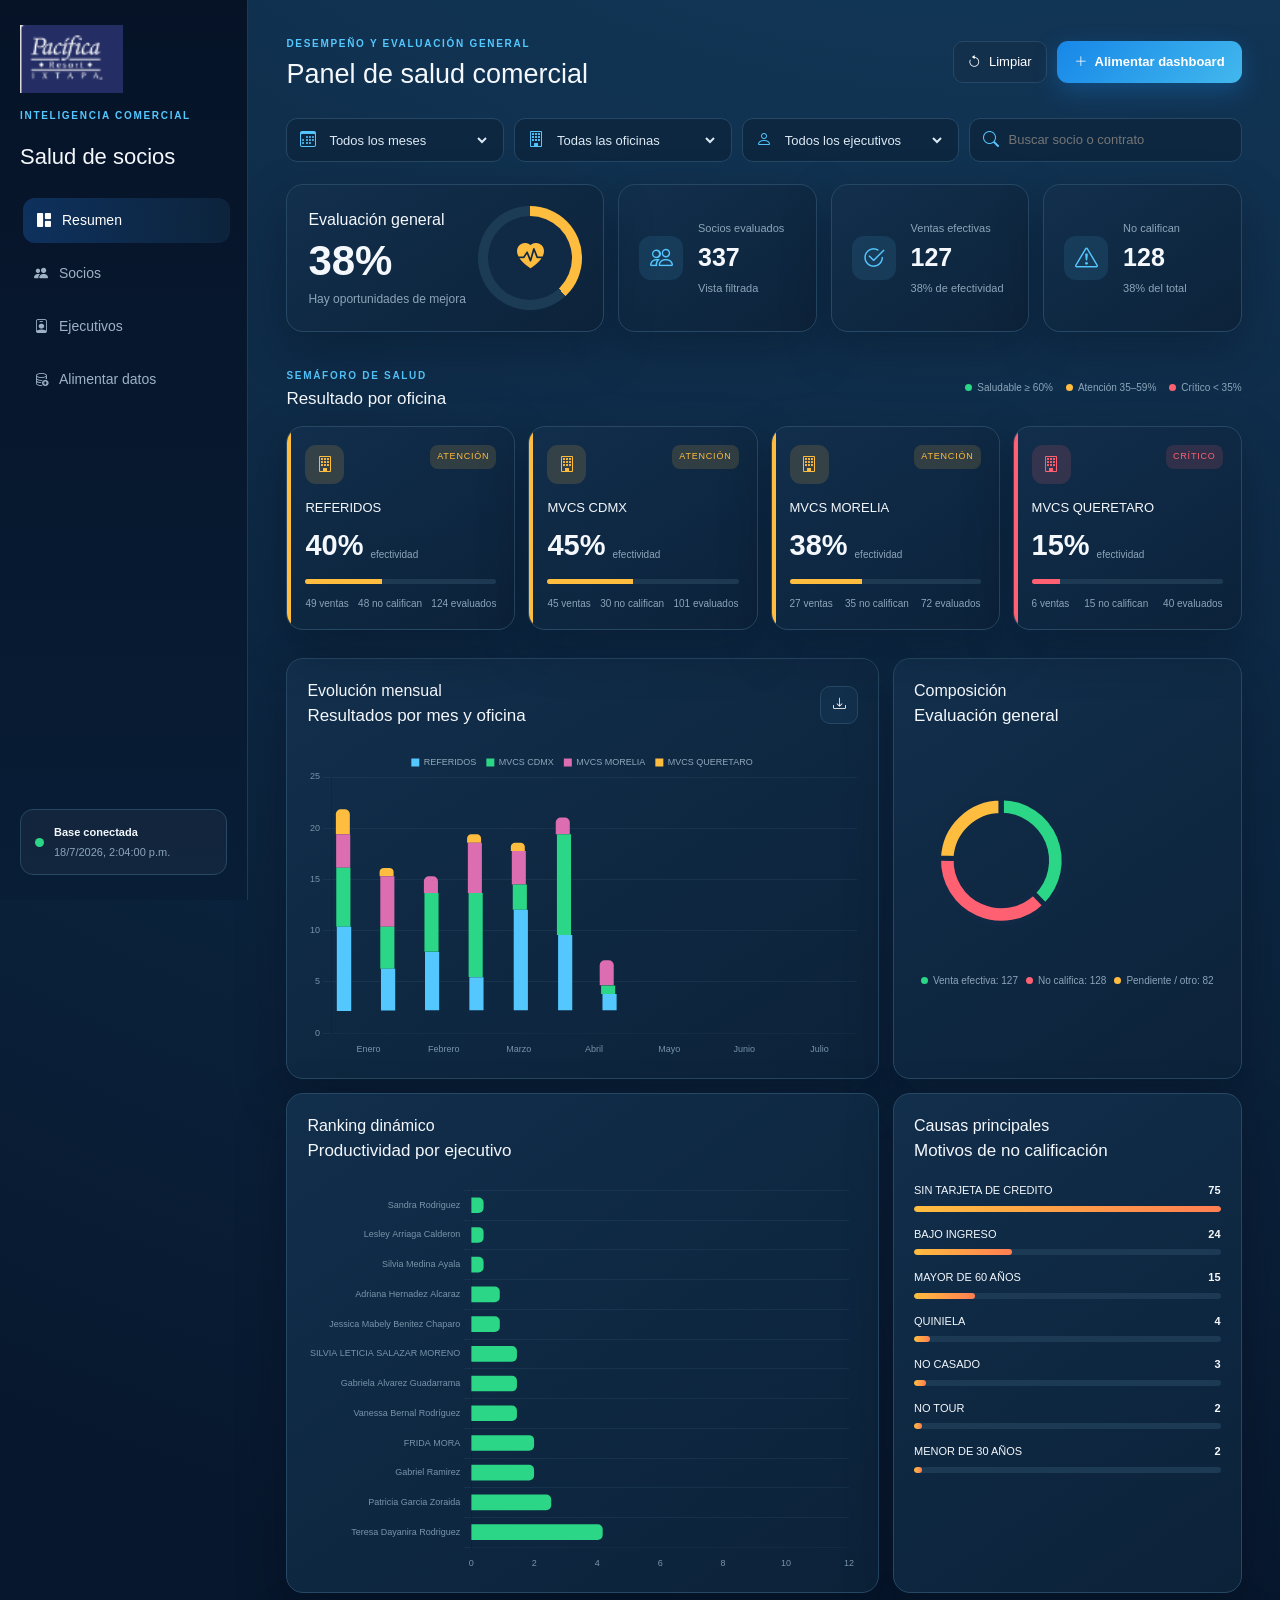
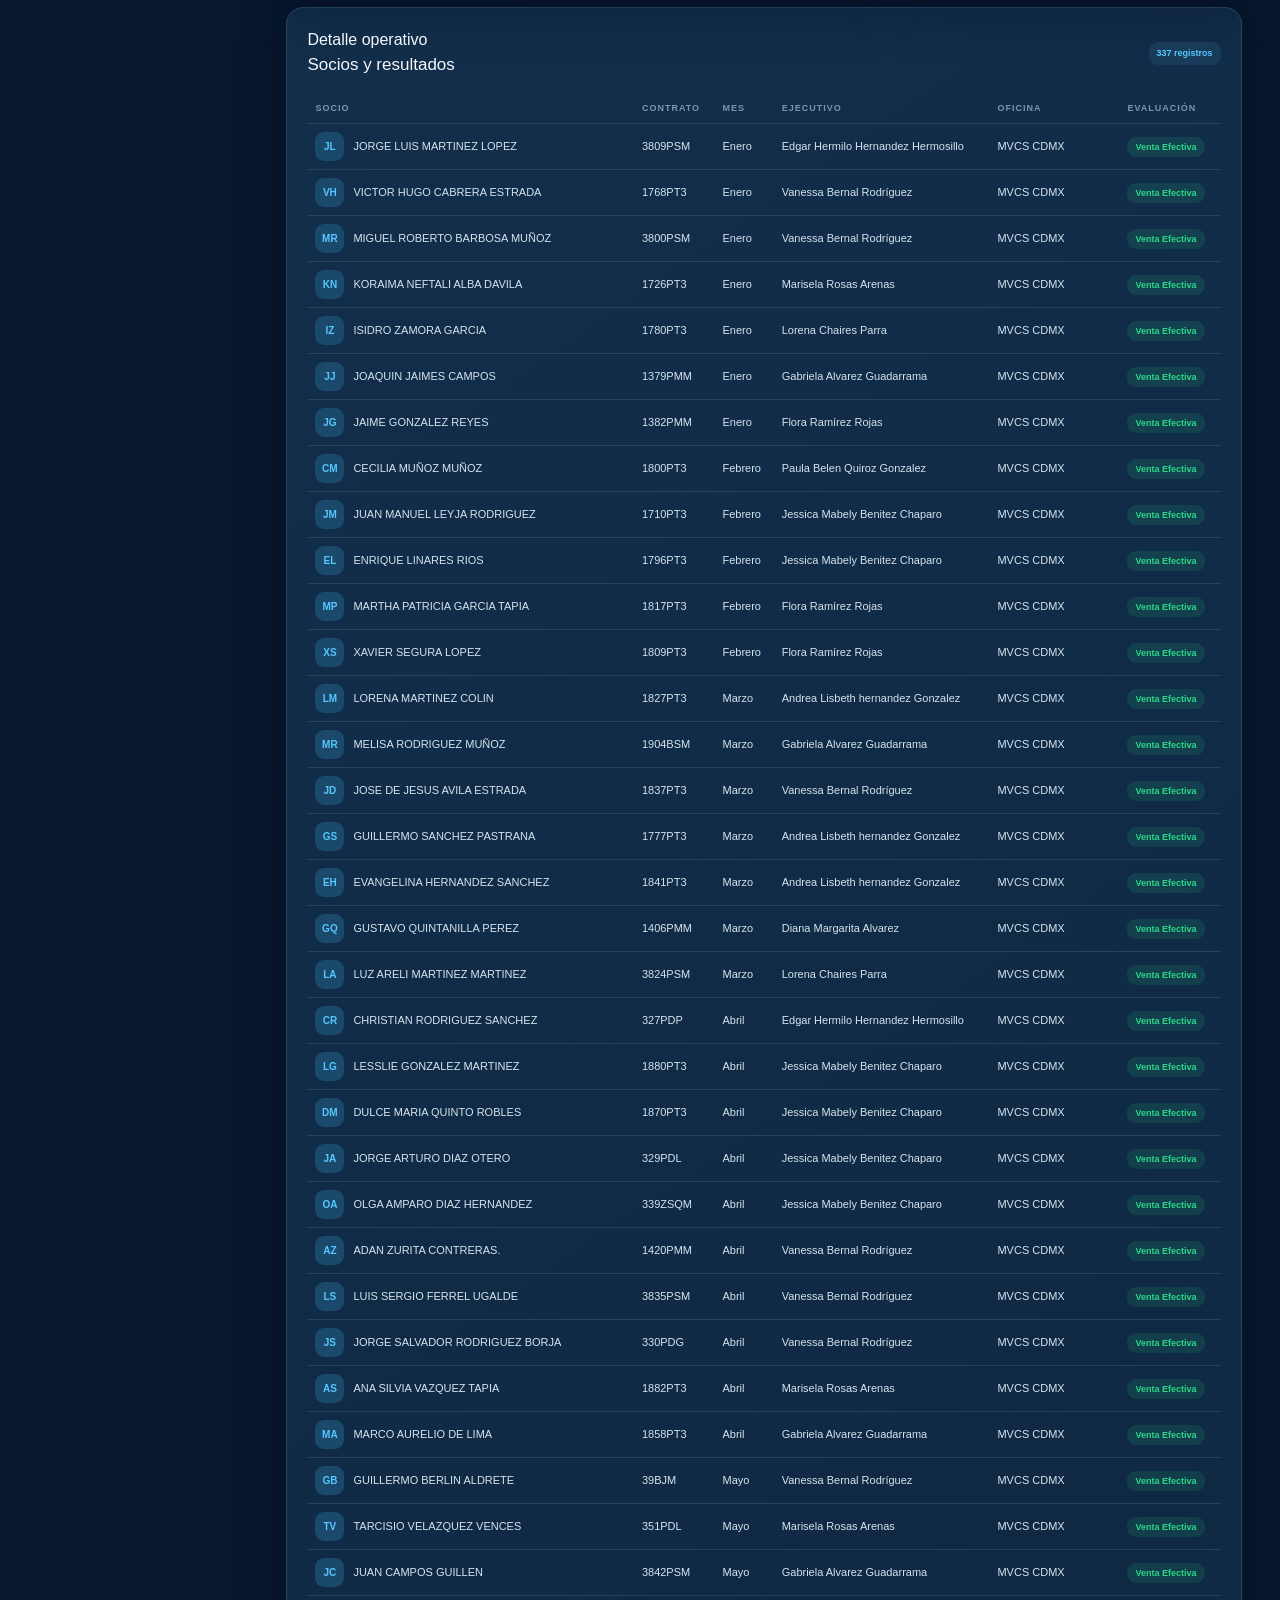
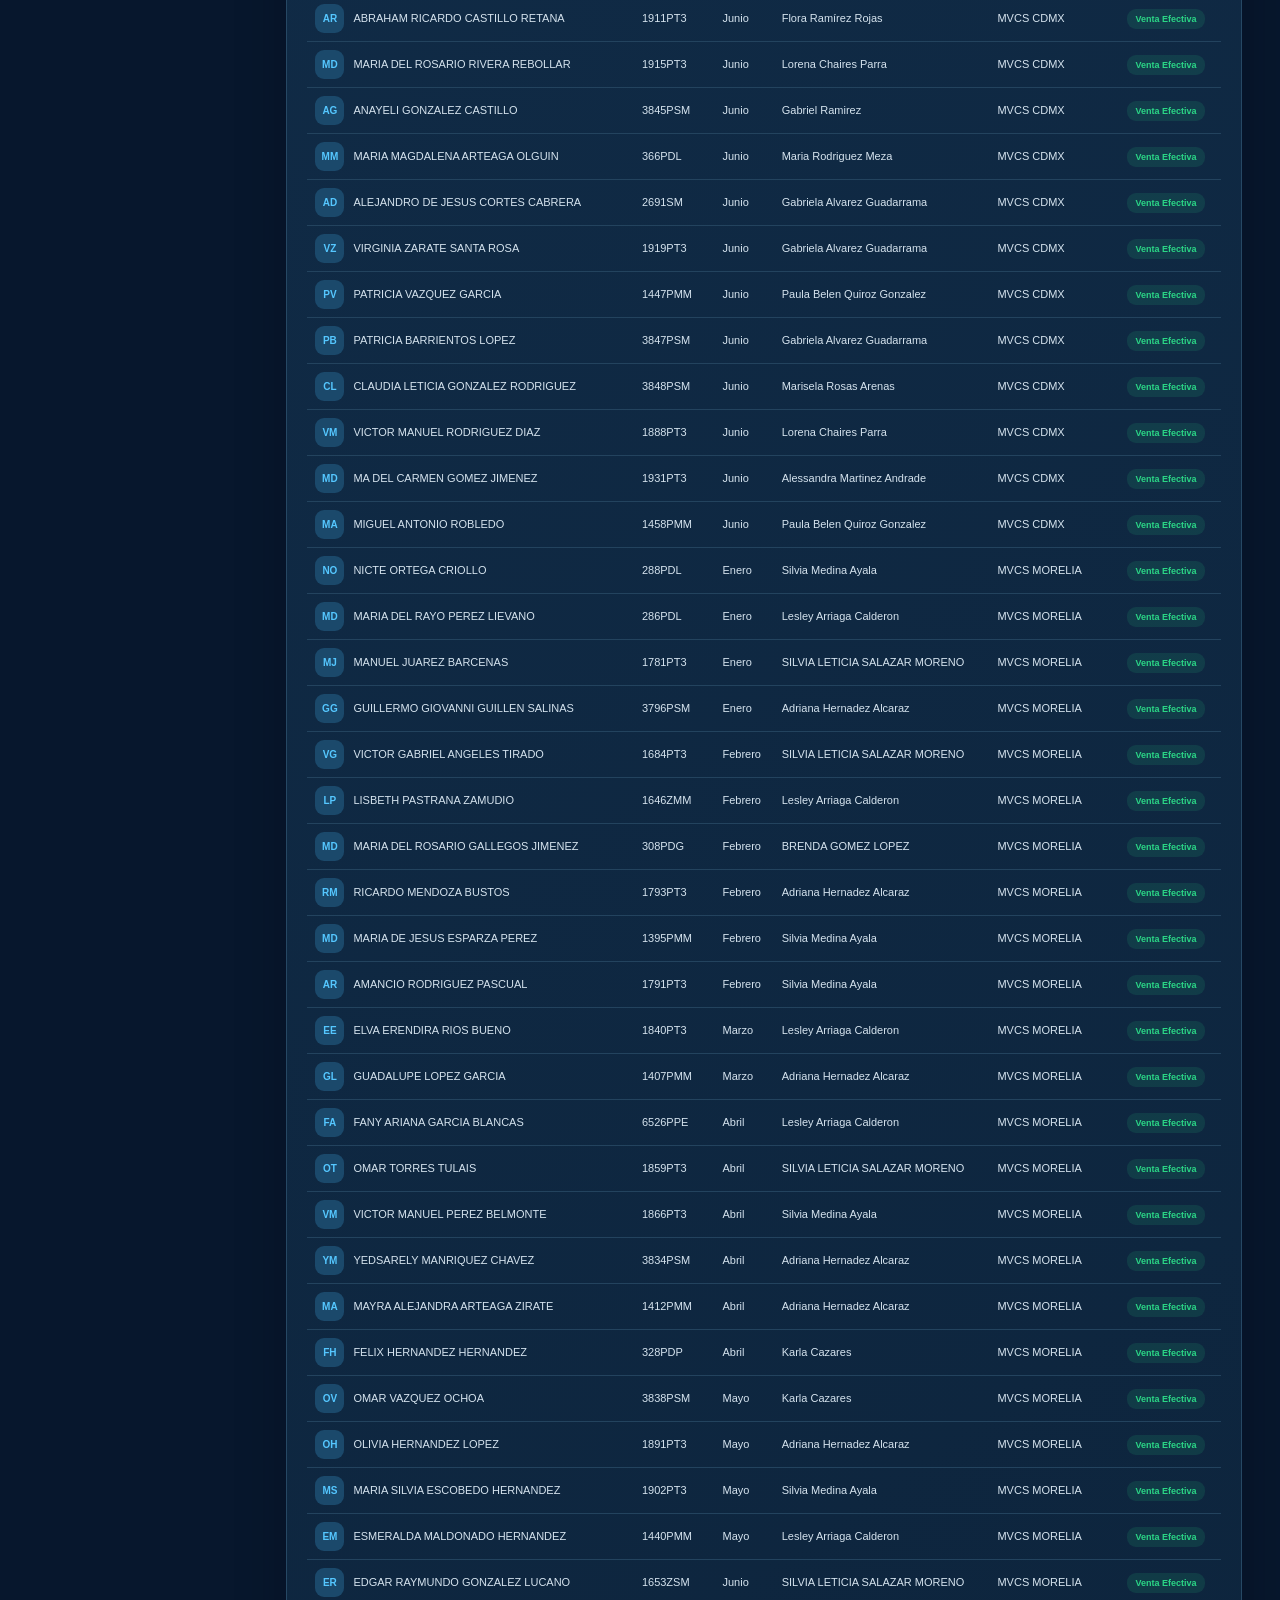
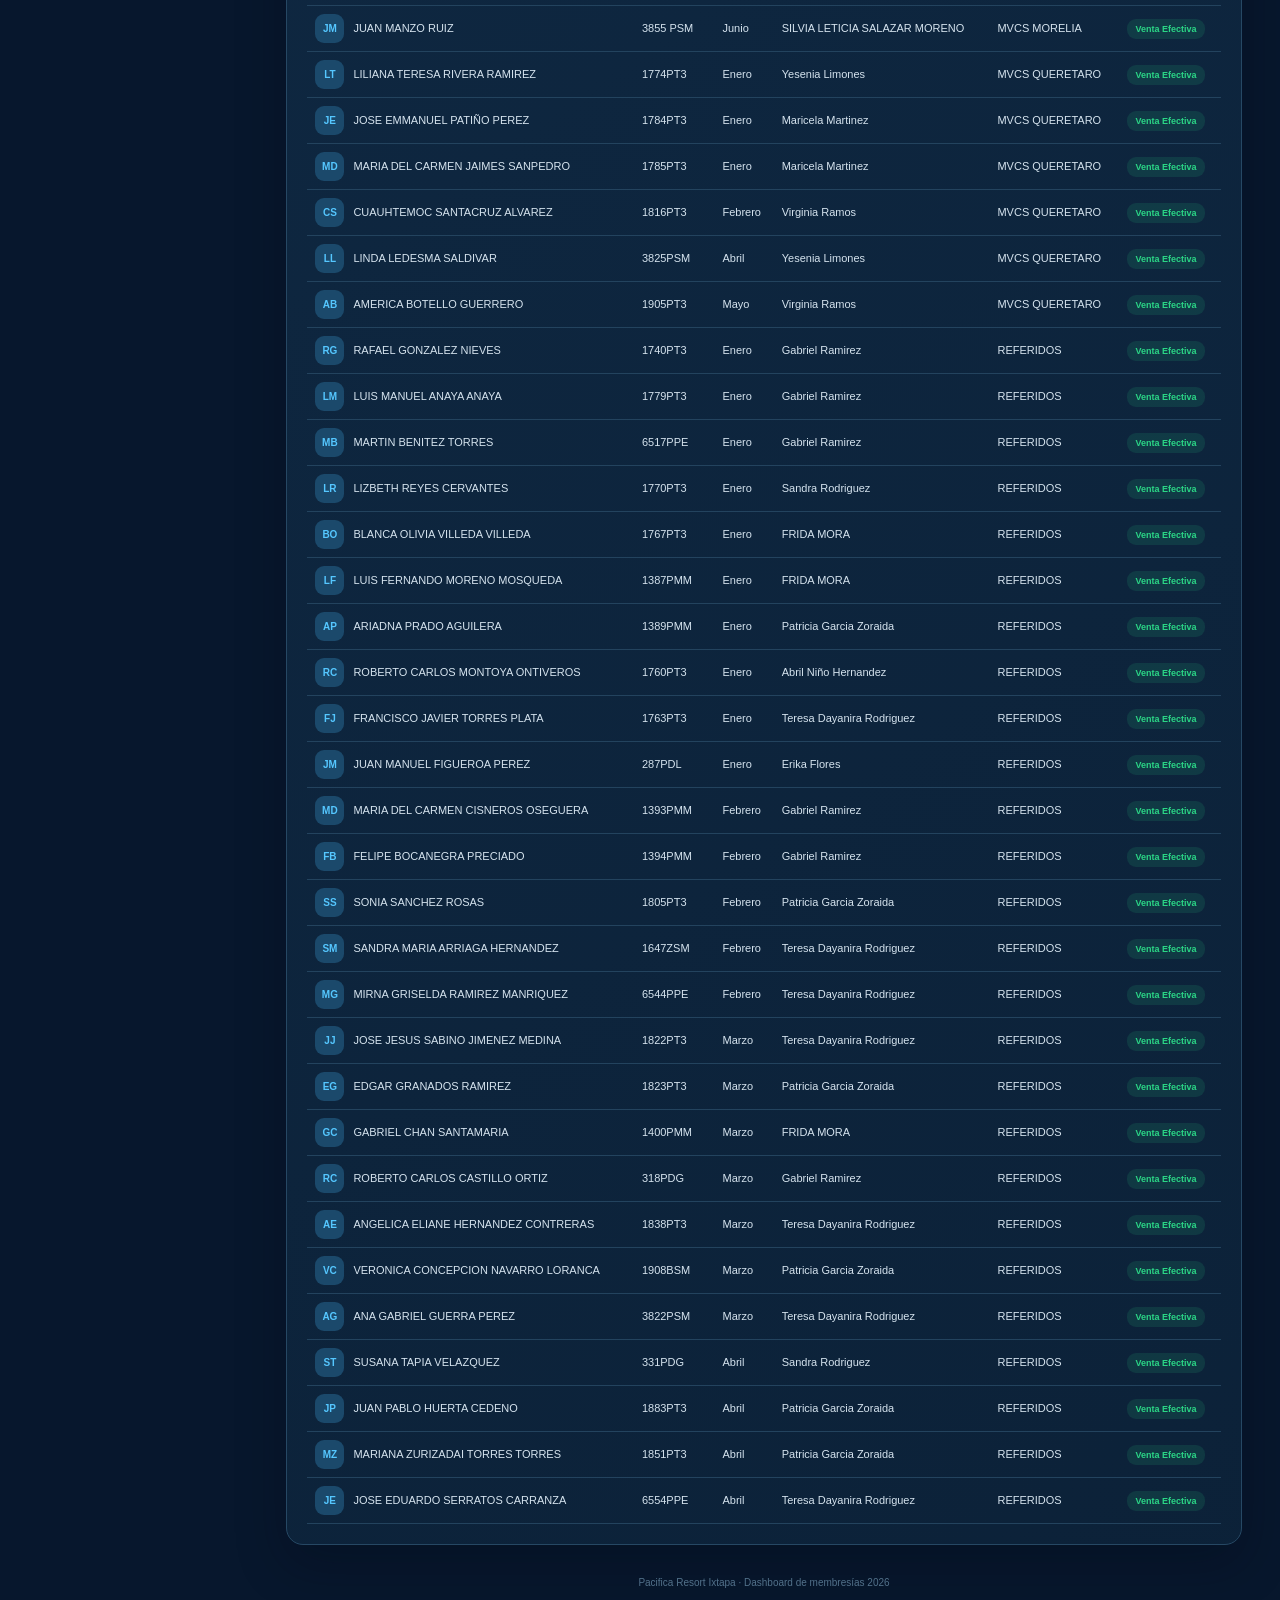
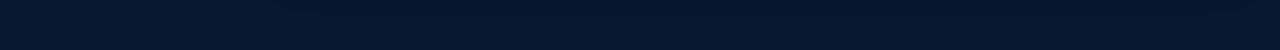
==== index.html @ bd81b837 "Add files via upload" ====
<!doctype html><html lang="es"><head><meta charset="utf-8"><meta name="viewport" content="width=device-width,initial-scale=1">
<title>Salud Comercial 2026 | Pacifica</title>
<link href="vendor/bootstrap.min.css" rel="stylesheet"><link href="vendor/bootstrap-icons.min.css" rel="stylesheet"><link rel="stylesheet" href="assets/css/app.css"></head>
<body data-mode="standalone"><div class="app-shell">
<aside class="sidebar"><img src="assets/img/logo-pacifica.png" class="brand" alt="Pacifica Resort Ixtapa"><p class="eyebrow">Inteligencia comercial</p><h1>Salud de socios</h1><nav><a class="active" href="index.html"><i class="bi bi-grid-1x2-fill"></i> Resumen</a><a href="#socios"><i class="bi bi-people-fill"></i> Socios</a><a href="#ejecutivos"><i class="bi bi-person-badge"></i> Ejecutivos</a><a href="alimentar.html"><i class="bi bi-database-add"></i> Alimentar datos</a></nav><div class="side-status"><span class="pulse"></span><div><strong>Base conectada</strong><small id="lastUpdate">Cargando…</small></div></div></aside>
<main><header class="topbar"><div><span class="eyebrow">Desempeño y evaluación general</span><h2>Panel de salud comercial</h2></div><div class="top-actions"><button id="resetFilters" class="btn-soft"><i class="bi bi-arrow-counterclockwise"></i> Limpiar</button><a class="btn-primary-app" href="alimentar.html"><i class="bi bi-plus-lg"></i> Alimentar dashboard</a></div></header>
<section class="filterbar"><label><i class="bi bi-calendar3"></i><select id="monthFilter"><option value="">Todos los meses</option></select></label><label><i class="bi bi-building"></i><select id="officeFilter"><option value="">Todas las oficinas</option></select></label><label><i class="bi bi-person"></i><select id="executiveFilter"><option value="">Todos los ejecutivos</option></select></label><label class="search"><i class="bi bi-search"></i><input id="searchFilter" placeholder="Buscar socio o contrato"></label></section>
<section class="hero-grid"><article class="hero-card"><div><span>Evaluación general</span><strong id="overallScore">0%</strong><p id="overallCopy">Calculando salud…</p></div><div id="healthGauge" class="gauge"><span><i class="bi bi-heart-pulse-fill"></i></span></div></article><article class="mini-kpi"><i class="bi bi-people"></i><div><span>Socios evaluados</span><strong id="totalSocios">0</strong><small id="totalSociosDelta">Vista filtrada</small></div></article><article class="mini-kpi"><i class="bi bi-check2-circle"></i><div><span>Ventas efectivas</span><strong id="totalSales">0</strong><small id="salesRate">0% de conversión</small></div></article><article class="mini-kpi"><i class="bi bi-exclamation-triangle"></i><div><span>No califican</span><strong id="totalNq">0</strong><small id="nqRate">0% del total</small></div></article></section>
<section><div class="section-head"><div><span class="eyebrow">Semáforo de salud</span><h3>Resultado por oficina</h3></div><div class="legend"><span class="good">Saludable ≥ 60%</span><span class="warn">Atención 35–59%</span><span class="bad">Crítico &lt; 35%</span></div></div><div id="officeCards" class="office-grid"></div></section>
<section class="chart-grid"><article class="panel panel-wide"><div class="panel-title"><div><span>Evolución mensual</span><h3>Resultados por mes y oficina</h3></div><button class="icon-btn" data-download="monthlyChart" title="Descargar gráfica"><i class="bi bi-download"></i></button></div><div class="chart-wrap"><canvas id="monthlyChart"></canvas></div></article><article class="panel"><div class="panel-title"><div><span>Composición</span><h3>Evaluación general</h3></div></div><div class="chart-wrap donut"><canvas id="statusChart"></canvas></div><div id="statusLegend" class="custom-legend"></div></article></section>
<section id="ejecutivos" class="chart-grid"><article class="panel"><div class="panel-title"><div><span>Ranking dinámico</span><h3>Productividad por ejecutivo</h3></div></div><div class="chart-wrap tall"><canvas id="executiveChart"></canvas></div></article><article class="panel"><div class="panel-title"><div><span>Causas principales</span><h3>Motivos de no calificación</h3></div></div><div id="reasonsList" class="reasons"></div></article></section>
<section id="socios" class="panel table-panel"><div class="panel-title"><div><span>Detalle operativo</span><h3>Socios y resultados</h3></div><span id="tableCount" class="pill"></span></div><div class="table-responsive"><table class="table"><thead><tr><th>Socio</th><th>Contrato</th><th>Mes</th><th>Ejecutivo</th><th>Oficina</th><th>Evaluación</th></tr></thead><tbody id="detailRows"></tbody></table></div></section>
<footer>Pacifica Resort Ixtapa · Dashboard de membresías 2026</footer></main></div><div id="toast" class="app-toast"></div>
<script src="assets/js/seed-data.js"></script><script src="vendor/chart.umd.js"></script><script src="assets/js/dashboard.js"></script></body></html>
---- assets/css/app.css ----
:root{--nav:#07172d;--nav2:#0a2240;--panel:#102944;--panel2:#153653;--line:#264864;--text:#f4f8fc;--muted:#8ca5ba;--cyan:#55c7ff;--blue:#2589ff;--green:#2bd686;--amber:#ffbd3f;--red:#ff6072;--pink:#dc6db0;--shadow:0 18px 50px rgba(0,6,18,.28)}
*{box-sizing:border-box}html{scroll-behavior:smooth}body{margin:0;background:radial-gradient(circle at 78% -15%,#18476d 0,transparent 35%),#07172d;color:var(--text);font-family:Inter,Segoe UI,Arial,sans-serif}.app-shell{display:grid;grid-template-columns:248px minmax(0,1fr);min-height:100vh}.sidebar{position:sticky;top:0;height:100vh;padding:25px 20px;background:linear-gradient(180deg,#061327,#081d36);border-right:1px solid #1c3a58;display:flex;flex-direction:column;z-index:5}.brand{width:155px;height:68px;object-fit:contain;object-position:left center;margin-bottom:15px}.eyebrow{color:var(--cyan);font-size:10px;letter-spacing:1.7px;text-transform:uppercase;font-weight:800}.sidebar h1{font-size:22px;margin:5px 0 28px}.sidebar nav{display:grid;gap:8px}.sidebar nav a{color:#9eb2c5;text-decoration:none;padding:12px 14px;border-radius:12px;display:flex;align-items:center;gap:11px;font-size:14px;transition:.25s}.sidebar nav a:hover,.sidebar nav a.active{color:#fff;background:linear-gradient(90deg,rgba(37,137,255,.24),rgba(85,199,255,.08));transform:translateX(3px)}.side-status,.security-note{margin-top:auto;padding:14px;background:rgba(255,255,255,.04);border:1px solid var(--line);border-radius:13px;display:flex;gap:10px;align-items:center}.side-status strong,.side-status small{display:block;font-size:11px}.side-status small{color:var(--muted);margin-top:3px}.pulse{width:9px;height:9px;border-radius:50%;background:var(--green);box-shadow:0 0 0 0 rgba(43,214,134,.5);animation:pulse 2s infinite}.security-note{font-size:11px;color:var(--muted);line-height:1.45}.security-note i{color:var(--green);font-size:20px}main{padding:30px clamp(22px,3vw,48px);min-width:0}.topbar{display:flex;justify-content:space-between;gap:20px;align-items:center;margin-bottom:24px}.topbar h2{font-size:27px;margin:4px 0}.topbar p{margin:5px 0;color:var(--muted);font-size:13px}.top-actions{display:flex;gap:10px}.btn-primary-app,.btn-soft,.icon-btn{border:0;color:#fff;text-decoration:none;display:inline-flex;align-items:center;justify-content:center;gap:8px;transition:.25s;cursor:pointer}.btn-primary-app{padding:11px 17px;border-radius:11px;background:linear-gradient(135deg,#1787e8,#42b8ed);box-shadow:0 8px 24px rgba(23,135,232,.3);font-weight:700;font-size:13px}.btn-primary-app:hover{color:#fff;transform:translateY(-2px)}.btn-primary-app:disabled{opacity:.45;transform:none}.btn-soft,.icon-btn{padding:10px 14px;border-radius:10px;background:#122f4b;border:1px solid var(--line);font-size:13px}.icon-btn{width:38px;height:38px;padding:0}.filterbar{display:grid;grid-template-columns:repeat(3,minmax(155px,1fr)) minmax(210px,1.25fr);gap:10px;margin-bottom:22px}.filterbar label{display:flex;align-items:center;gap:9px;padding:0 13px;background:#0d2741;border:1px solid var(--line);border-radius:11px;color:var(--cyan)}select,input{min-width:0;width:100%;border:0;outline:0;background:transparent;color:#dce9f3;padding:11px 0;font-size:13px}option{background:#0d2741}.hero-grid{display:grid;grid-template-columns:1.6fr repeat(3,1fr);gap:14px;margin-bottom:30px}.hero-card,.mini-kpi,.panel,.office-card{background:linear-gradient(145deg,rgba(18,47,76,.96),rgba(12,34,57,.96));border:1px solid var(--line);border-radius:17px;box-shadow:var(--shadow)}.hero-card{padding:21px;display:flex;align-items:center;justify-content:space-between;overflow:hidden;position:relative}.hero-card strong{font-size:42px;line-height:1;display:block;margin:8px 0}.hero-card p{font-size:12px;color:var(--muted);margin:0}.gauge{--score:0;--gauge-color:var(--green);width:104px;height:104px;border-radius:50%;display:grid;place-items:center;background:conic-gradient(var(--gauge-color) calc(var(--score)*1%),#1c3c56 0);position:relative;transition:1s}.gauge:after{content:"";position:absolute;inset:10px;background:#102944;border-radius:50%}.gauge span{z-index:1;font-size:27px;color:var(--gauge-color)}.mini-kpi{padding:20px;display:flex;align-items:center;gap:15px;transition:.25s}.mini-kpi:hover,.office-card:hover{transform:translateY(-4px);border-color:#397095}.mini-kpi>i{font-size:23px;color:var(--cyan);width:44px;height:44px;border-radius:12px;background:rgba(85,199,255,.11);display:grid;place-items:center}.mini-kpi span,.mini-kpi small{display:block;font-size:11px;color:var(--muted)}.mini-kpi strong{font-size:25px;display:block;margin:3px 0}.section-head,.panel-title{display:flex;justify-content:space-between;gap:15px;align-items:center}.section-head{margin-bottom:14px}.section-head h3,.panel-title h3{font-size:17px;margin:3px 0}.legend{display:flex;gap:13px;color:var(--muted);font-size:10px}.legend span:before{content:"";display:inline-block;width:7px;height:7px;border-radius:50%;margin-right:5px}.good:before{background:var(--green)}.warn:before{background:var(--amber)}.bad:before{background:var(--red)}.office-grid{display:grid;grid-template-columns:repeat(4,1fr);gap:13px;margin-bottom:28px}.office-card{padding:18px;position:relative;overflow:hidden;transition:.3s;animation:rise .55s both}.office-card:before{content:"";position:absolute;inset:0 auto 0 0;width:4px;background:var(--health)}.office-top{display:flex;justify-content:space-between;gap:10px}.office-icon{width:39px;height:39px;border-radius:11px;display:grid;place-items:center;background:color-mix(in srgb,var(--health) 15%,transparent);color:var(--health)}.health-badge{font-size:9px;text-transform:uppercase;letter-spacing:.8px;padding:5px 7px;border-radius:8px;background:color-mix(in srgb,var(--health) 14%,transparent);color:var(--health);height:max-content}.office-card h4{font-size:13px;margin:16px 0 8px}.office-score{display:flex;align-items:end;gap:7px}.office-score strong{font-size:29px}.office-score span{font-size:10px;color:var(--muted);padding-bottom:5px}.progress{height:5px;background:#1e3a53;margin:12px 0}.progress-bar{background:var(--health)}.office-meta{display:flex;justify-content:space-between;color:var(--muted);font-size:10px}.chart-grid{display:grid;grid-template-columns:1.7fr 1fr;gap:14px;margin-bottom:14px}.panel{padding:20px;min-width:0}.chart-wrap{height:310px;margin-top:18px;position:relative}.chart-wrap.tall{height:390px}.chart-wrap.donut{height:225px}.custom-legend{display:flex;flex-wrap:wrap;gap:8px;justify-content:center}.custom-legend span{font-size:10px;color:var(--muted)}.custom-legend i{display:inline-block;width:7px;height:7px;border-radius:50%;margin-right:5px}.reasons{margin-top:18px;display:grid;gap:14px}.reason-head{display:flex;justify-content:space-between;font-size:11px;gap:10px}.reason-head span:first-child{white-space:nowrap;overflow:hidden;text-overflow:ellipsis}.reason-track{height:6px;background:#1c3a54;border-radius:10px;margin-top:7px;overflow:hidden}.reason-bar{height:100%;border-radius:10px;background:linear-gradient(90deg,var(--amber),#ff7e52);animation:grow .8s both}.table-panel{margin-top:14px}.table{--bs-table-bg:transparent;--bs-table-color:#d5e3ee;--bs-table-border-color:#23435e;margin:15px 0 0}.table th{font-size:9px;text-transform:uppercase;letter-spacing:1px;color:#7897af;font-weight:700}.table td{font-size:11px;vertical-align:middle}.person-cell{display:flex;align-items:center;gap:9px}.avatar{width:29px;height:29px;border-radius:9px;display:grid;place-items:center;background:#1b496b;color:var(--cyan);font-size:10px;font-weight:800}.status-pill,.pill{padding:5px 8px;border-radius:9px;font-size:9px;font-weight:800;white-space:nowrap}.pill{background:#173b58;color:var(--cyan)}.status-pill.good{background:rgba(43,214,134,.12);color:var(--green)}.status-pill.bad{background:rgba(255,96,114,.12);color:var(--red)}.status-pill.warn{background:rgba(255,189,63,.12);color:var(--amber)}footer{text-align:center;color:#52718a;font-size:10px;padding:30px}.app-toast{position:fixed;right:25px;bottom:25px;background:#183d5c;border:1px solid #397095;border-radius:12px;padding:12px 17px;font-size:12px;opacity:0;transform:translateY(20px);pointer-events:none;transition:.3s;z-index:20}.app-toast.show{opacity:1;transform:none}.feed-grid{display:grid;grid-template-columns:1fr 1fr;gap:16px;margin-bottom:16px}.step{font-size:10px;color:var(--cyan);letter-spacing:1.5px;font-weight:800}.feed-grid h3{font-size:20px;margin:7px 0}.feed-grid p{font-size:12px;color:var(--muted)}.drop-zone{min-height:250px;margin:18px 0;padding:25px;border:1.5px dashed #3d7195;border-radius:15px;background:rgba(85,199,255,.03);display:flex;flex-direction:column;align-items:center;justify-content:center;text-align:center;cursor:pointer;transition:.25s}.drop-zone:hover,.drop-zone.drag{border-color:var(--cyan);background:rgba(85,199,255,.08)}.drop-zone i{font-size:40px;color:var(--green);margin-bottom:10px}.drop-zone span,.drop-zone small{color:var(--muted);font-size:11px;margin-top:5px}.file-preview{padding:10px 12px;margin:-5px 0 14px;border-radius:10px;background:#0b2239;font-size:11px}.manual-form{display:grid;gap:11px;margin-top:16px}.manual-form label{font-size:10px;color:var(--muted);display:block}.manual-form input,.manual-form select{margin-top:5px;padding:10px 11px;background:#0b2239;border:1px solid var(--line);border-radius:9px}.form-row{display:grid;grid-template-columns:1fr 1fr;gap:10px}.history-list{display:grid;gap:8px;margin-top:15px}.history-item{display:grid;grid-template-columns:1.6fr repeat(3,.7fr);gap:10px;align-items:center;padding:11px;border-radius:10px;background:#0b2239;font-size:11px}.history-item small,.muted{color:var(--muted)}
@keyframes pulse{70%{box-shadow:0 0 0 9px rgba(43,214,134,0)}}@keyframes rise{from{opacity:0;transform:translateY(12px)}to{opacity:1;transform:none}}@keyframes grow{from{width:0}}
@media(max-width:1100px){.hero-grid{grid-template-columns:repeat(3,1fr)}.hero-card{grid-column:1/-1}.office-grid{grid-template-columns:repeat(2,1fr)}.chart-grid{grid-template-columns:1fr}.filterbar{grid-template-columns:repeat(2,1fr)}}@media(max-width:760px){.app-shell{display:block}.sidebar{position:relative;width:100%;height:auto}.sidebar nav{grid-template-columns:1fr 1fr}.side-status,.security-note{margin-top:15px}main{padding:20px 14px}.topbar,.section-head{align-items:flex-start;flex-direction:column}.top-actions{width:100%}.hero-grid,.office-grid,.feed-grid,.filterbar{grid-template-columns:1fr}.legend{flex-wrap:wrap}.chart-wrap{height:270px}.history-item{grid-template-columns:1fr 1fr}.form-row{grid-template-columns:1fr}}
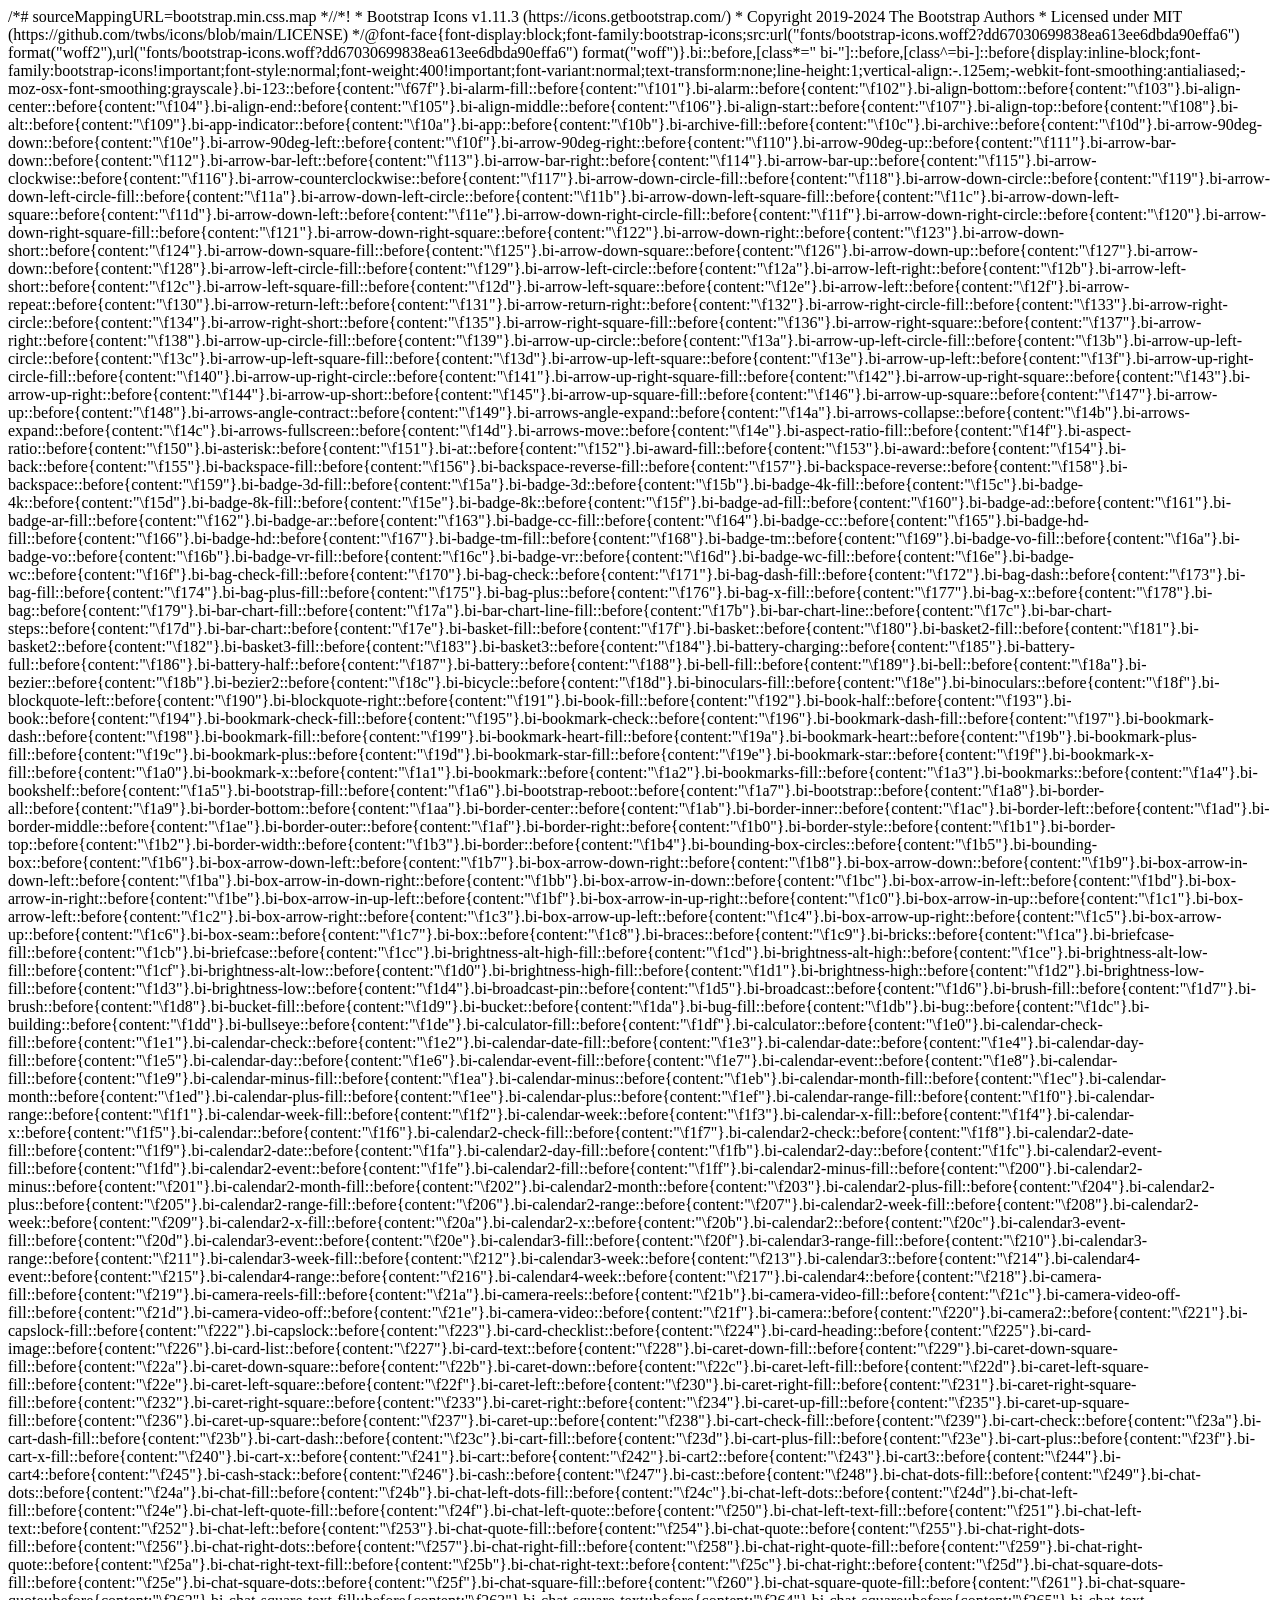
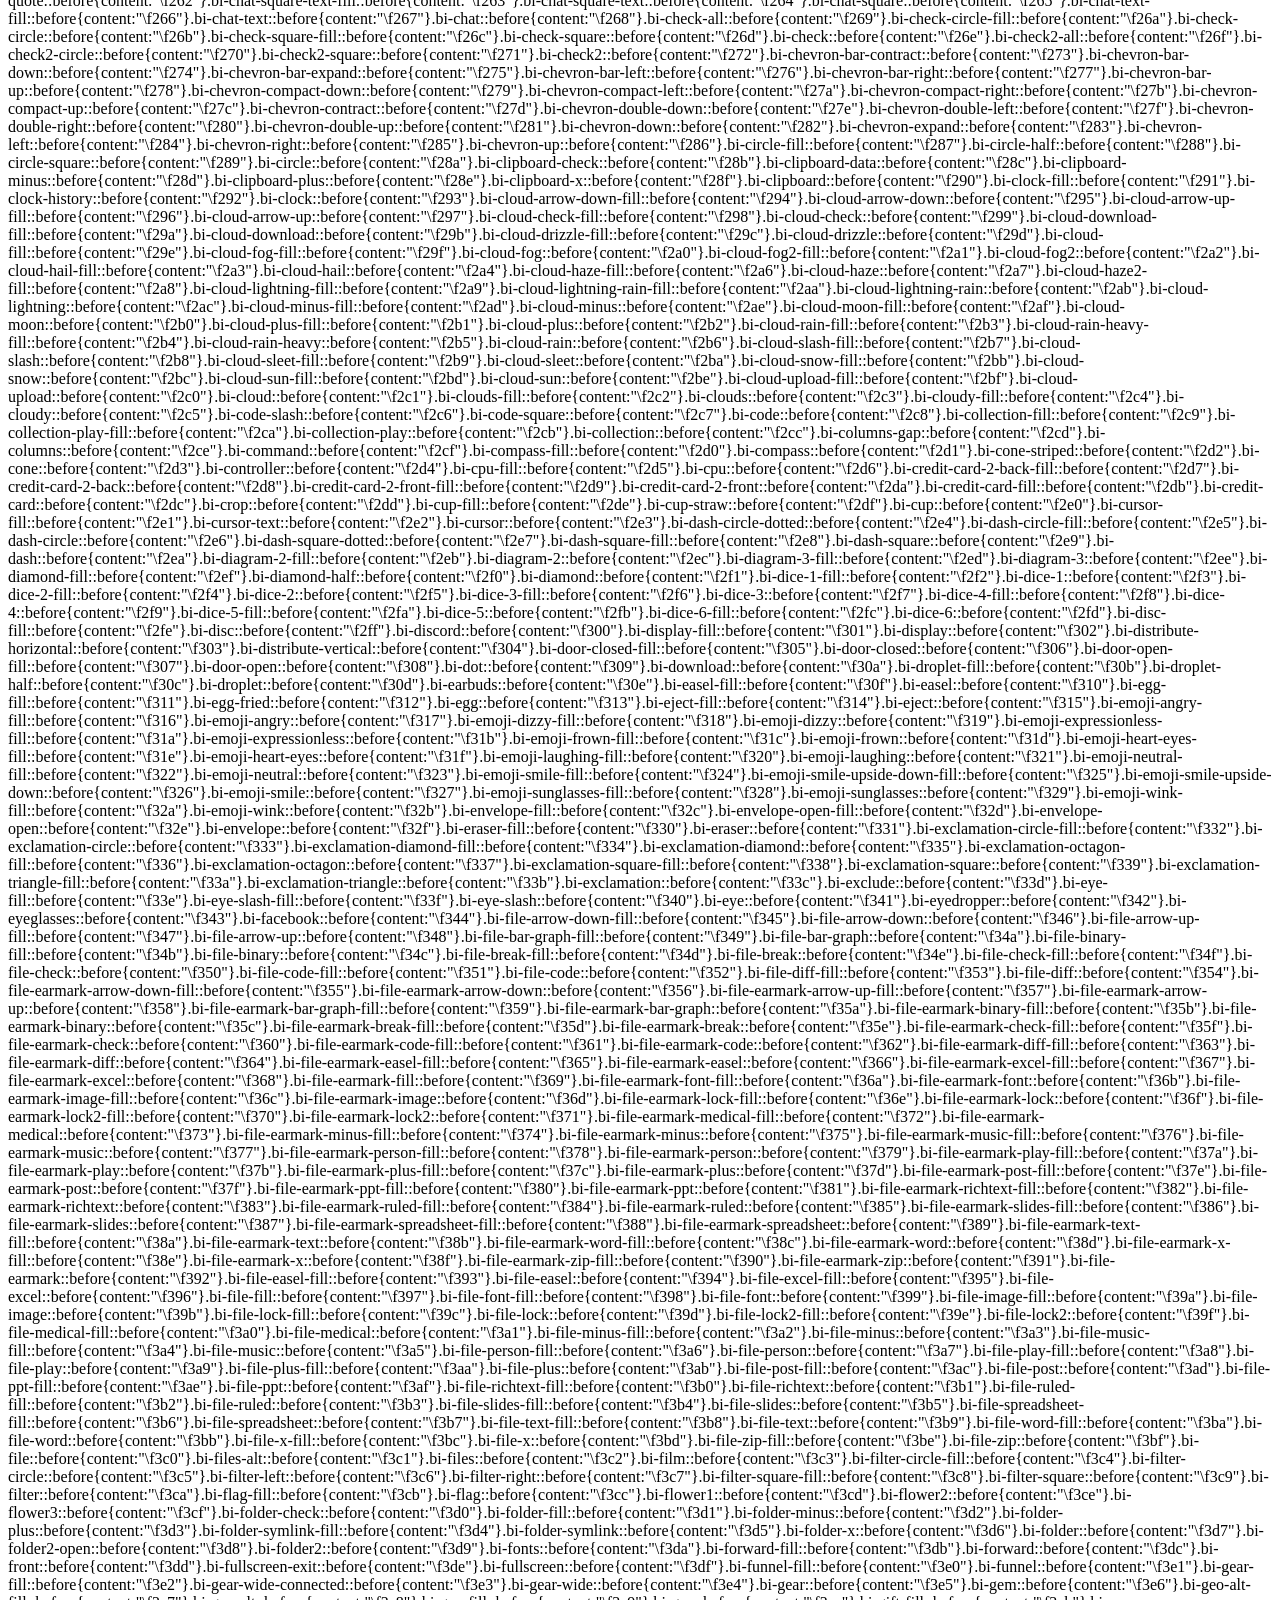
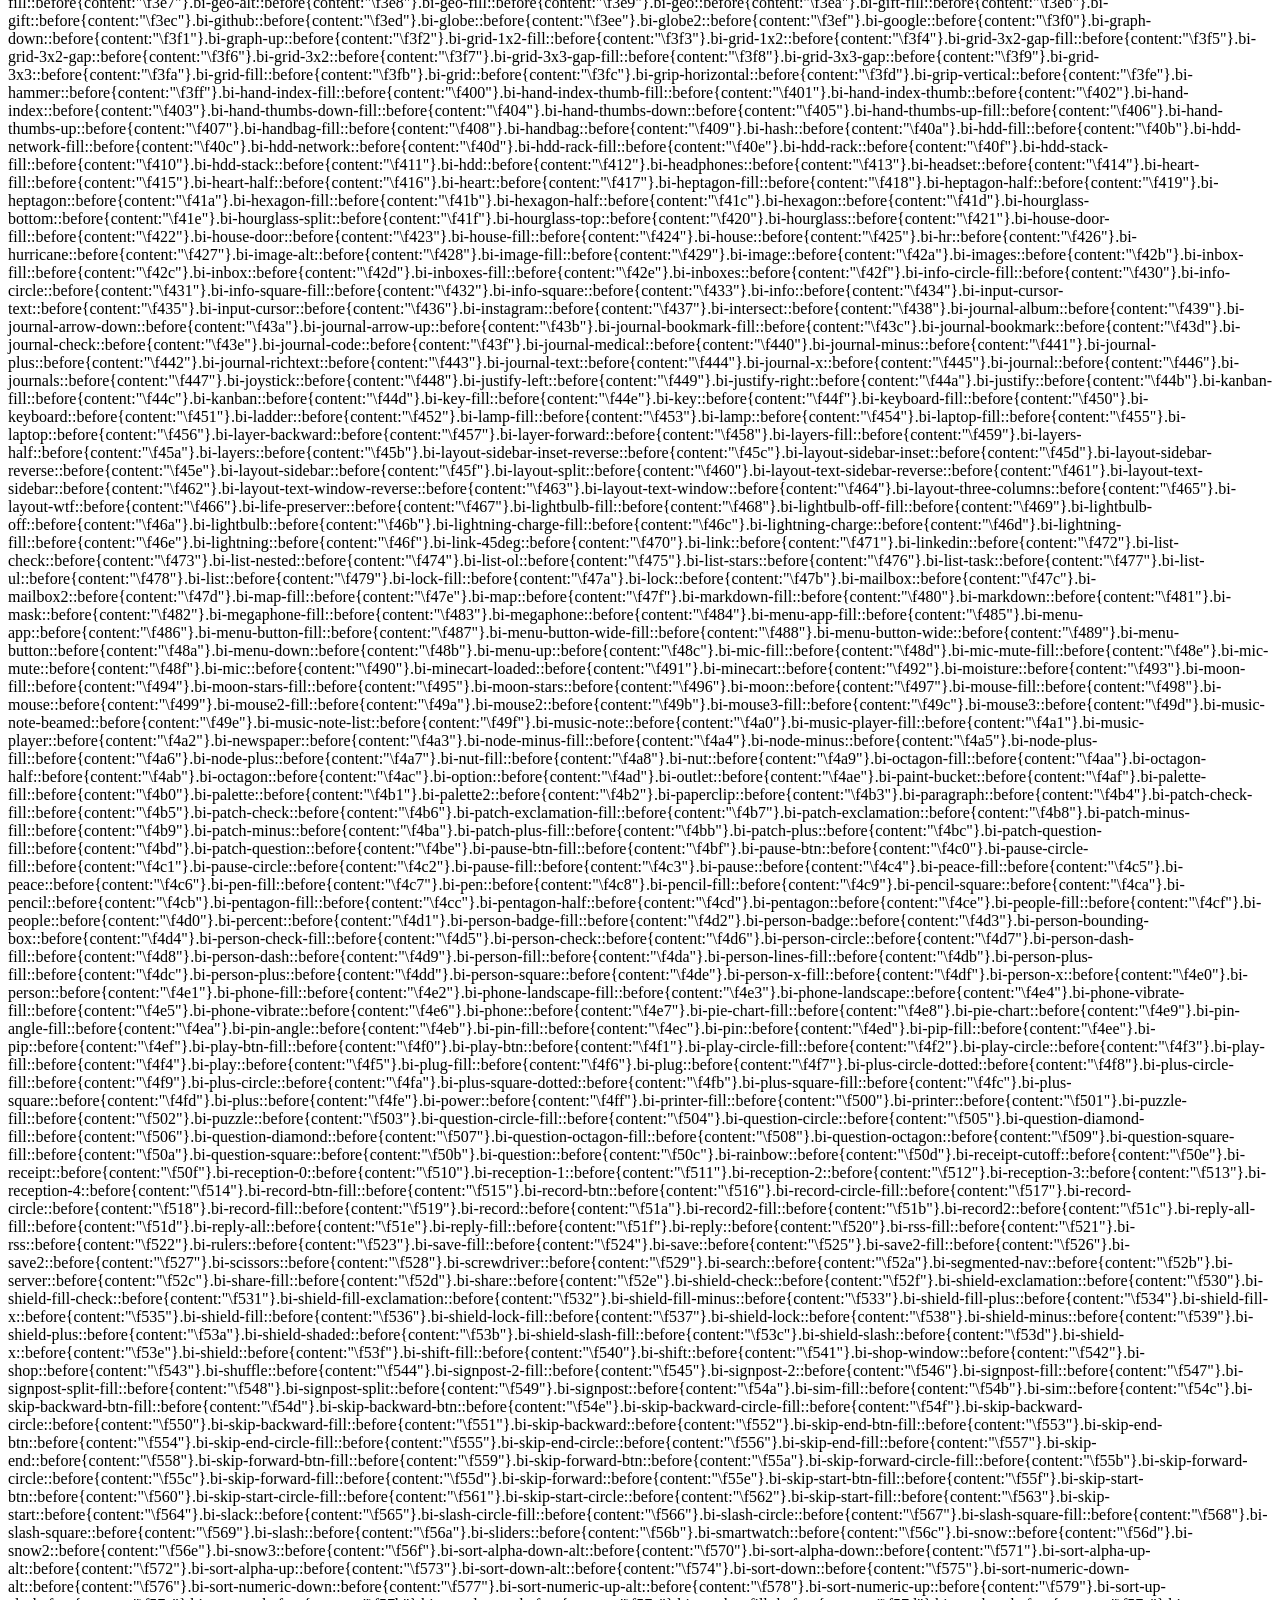
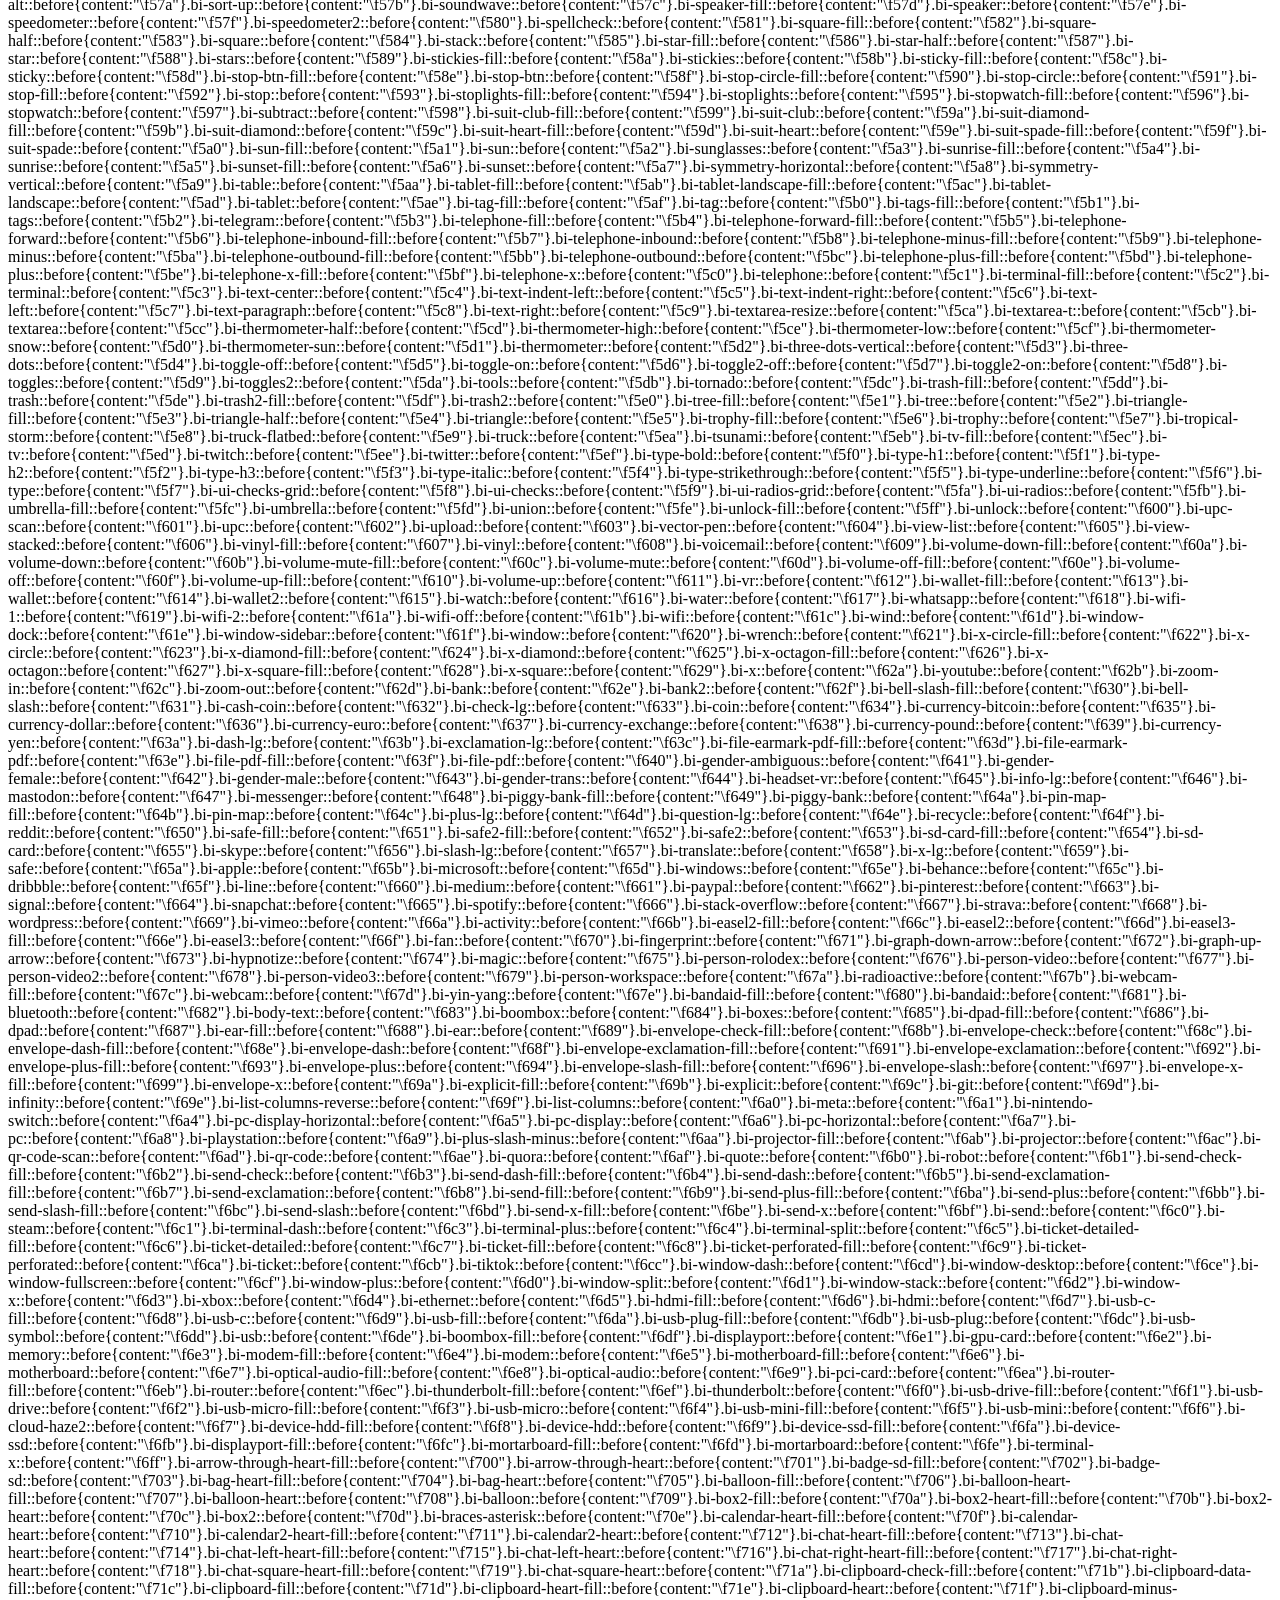
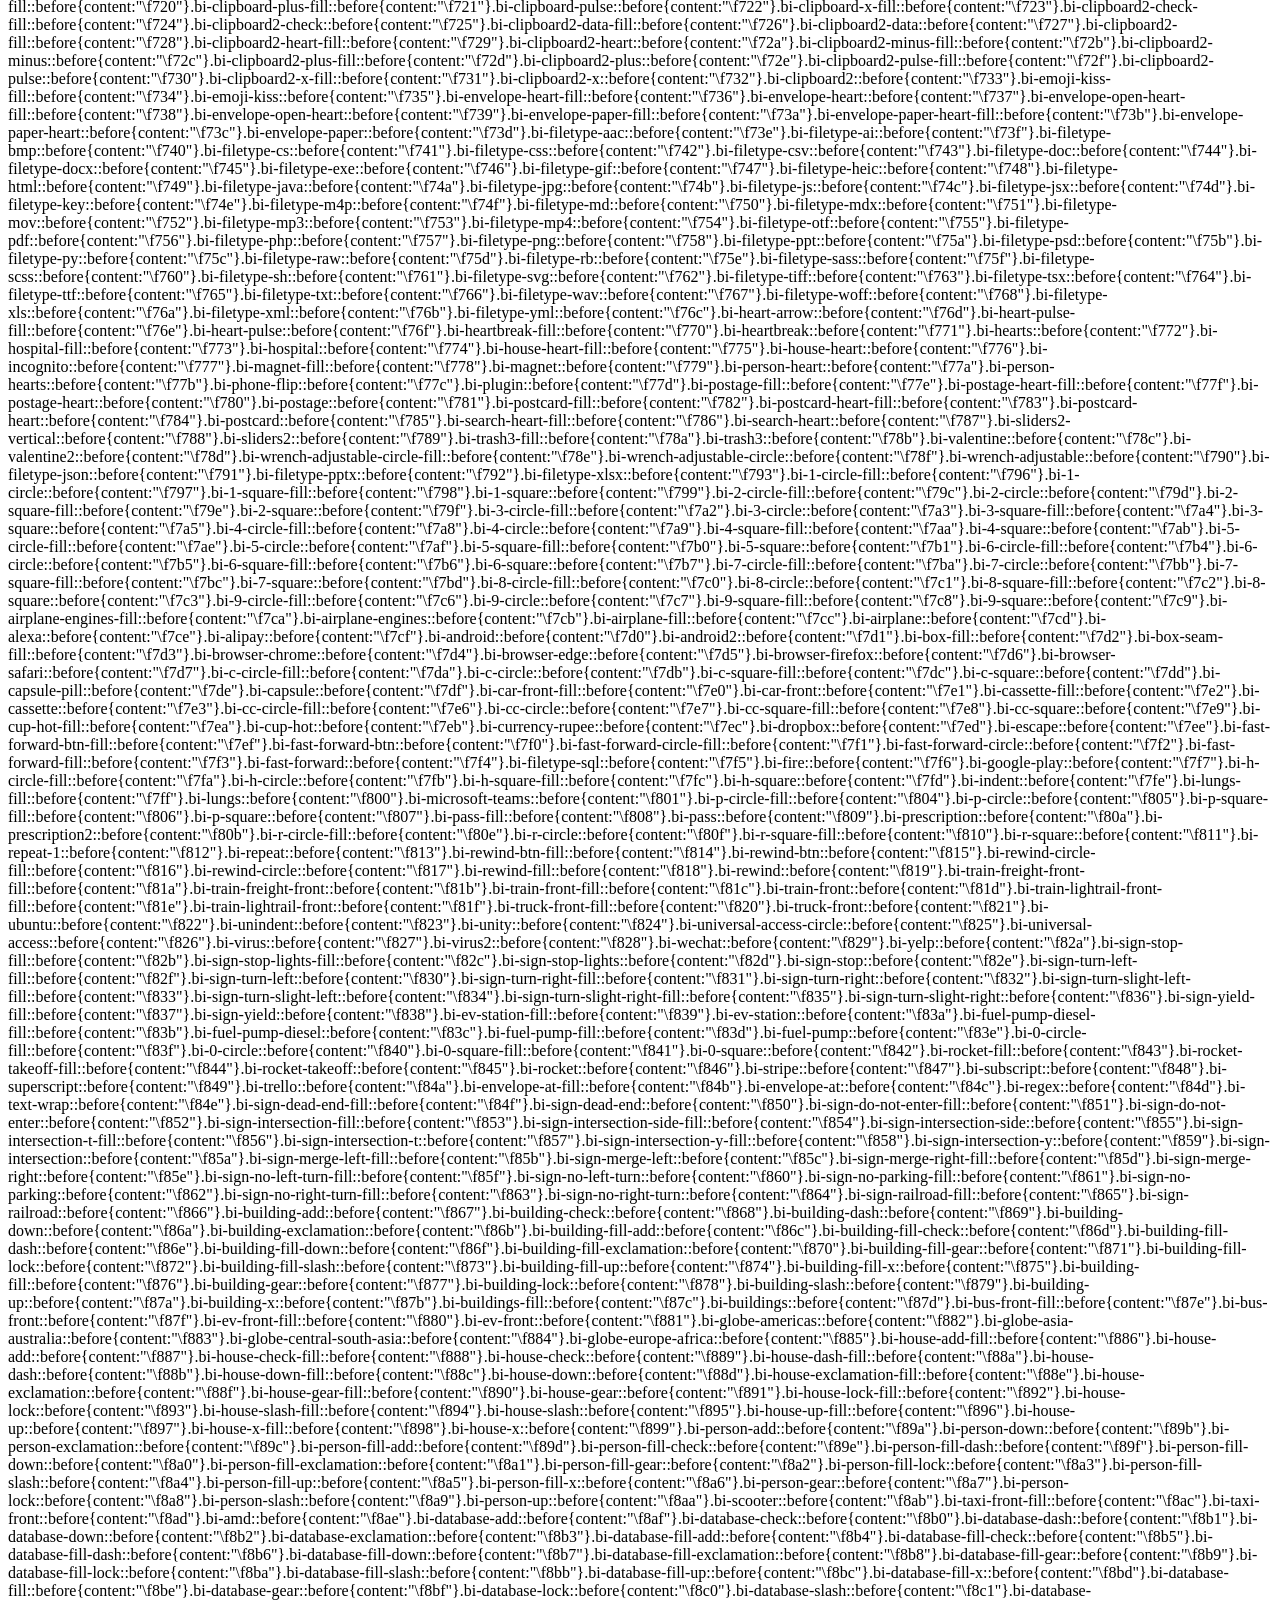
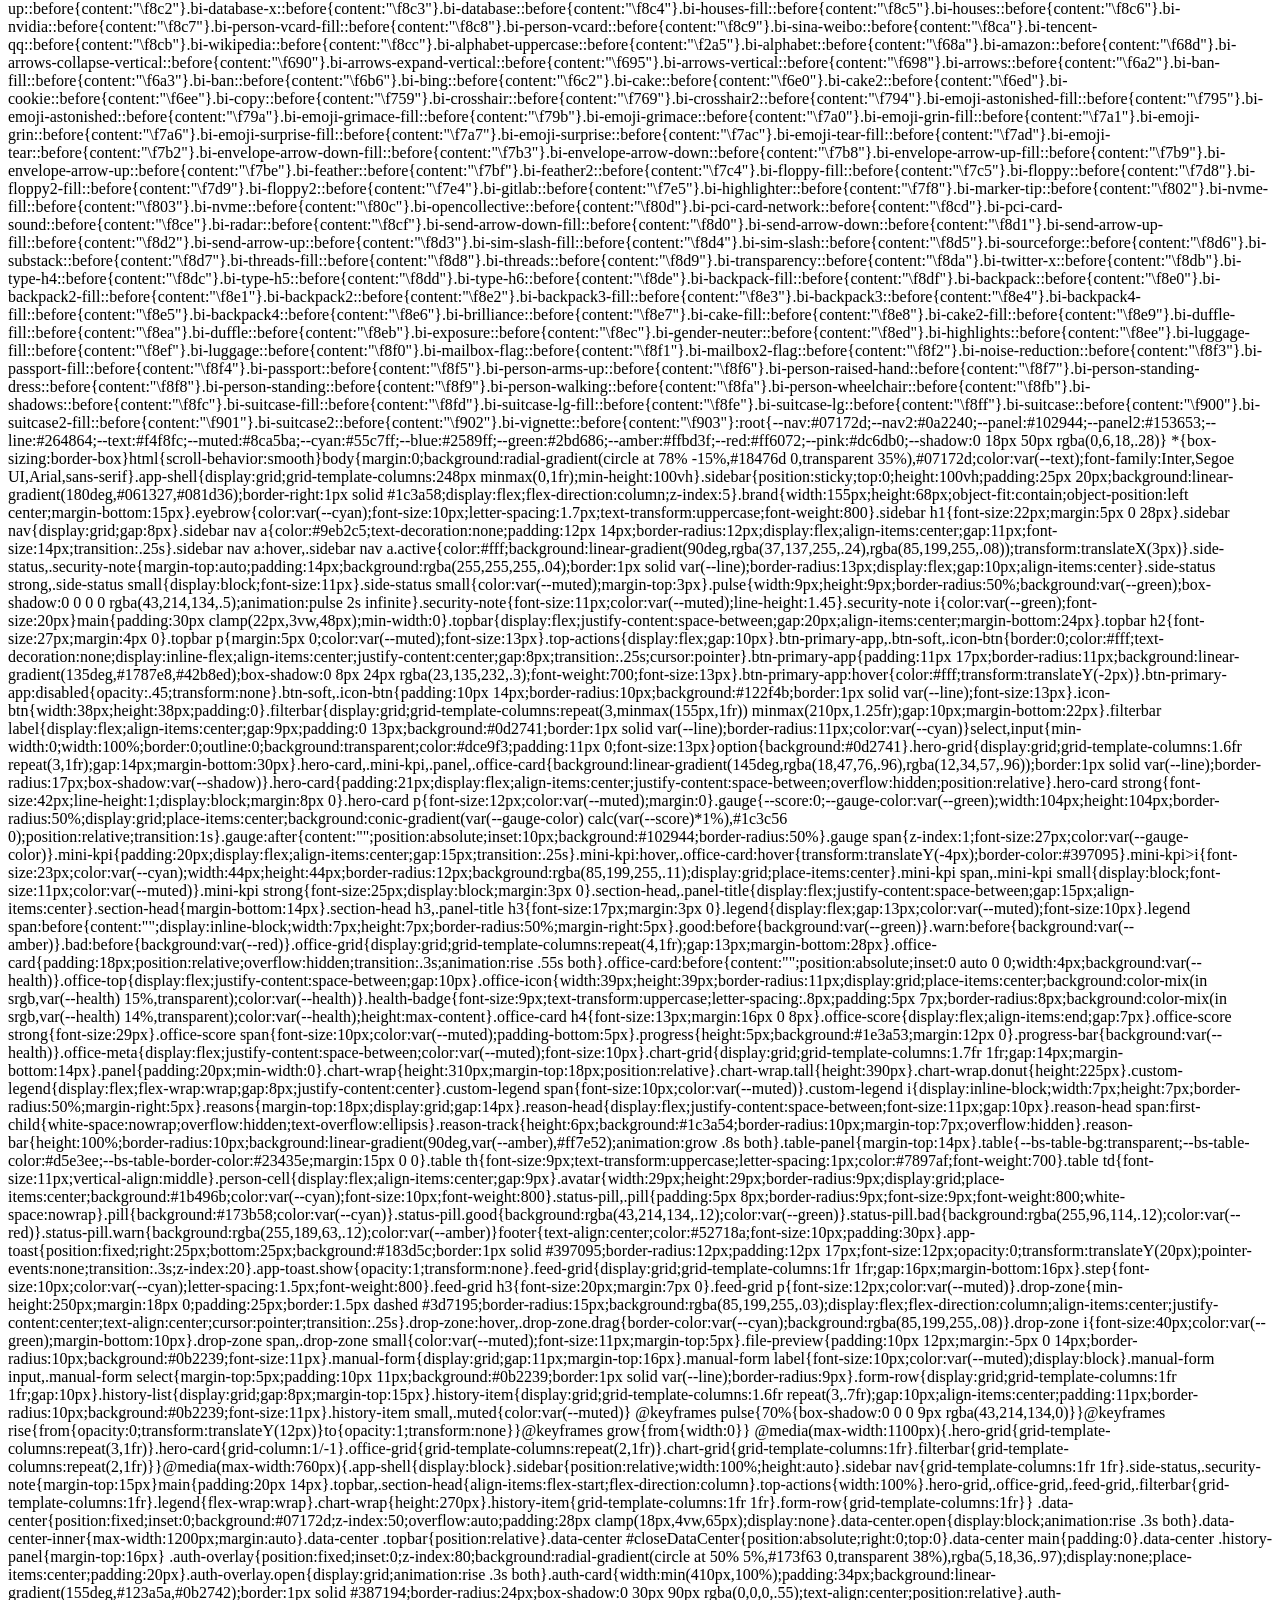
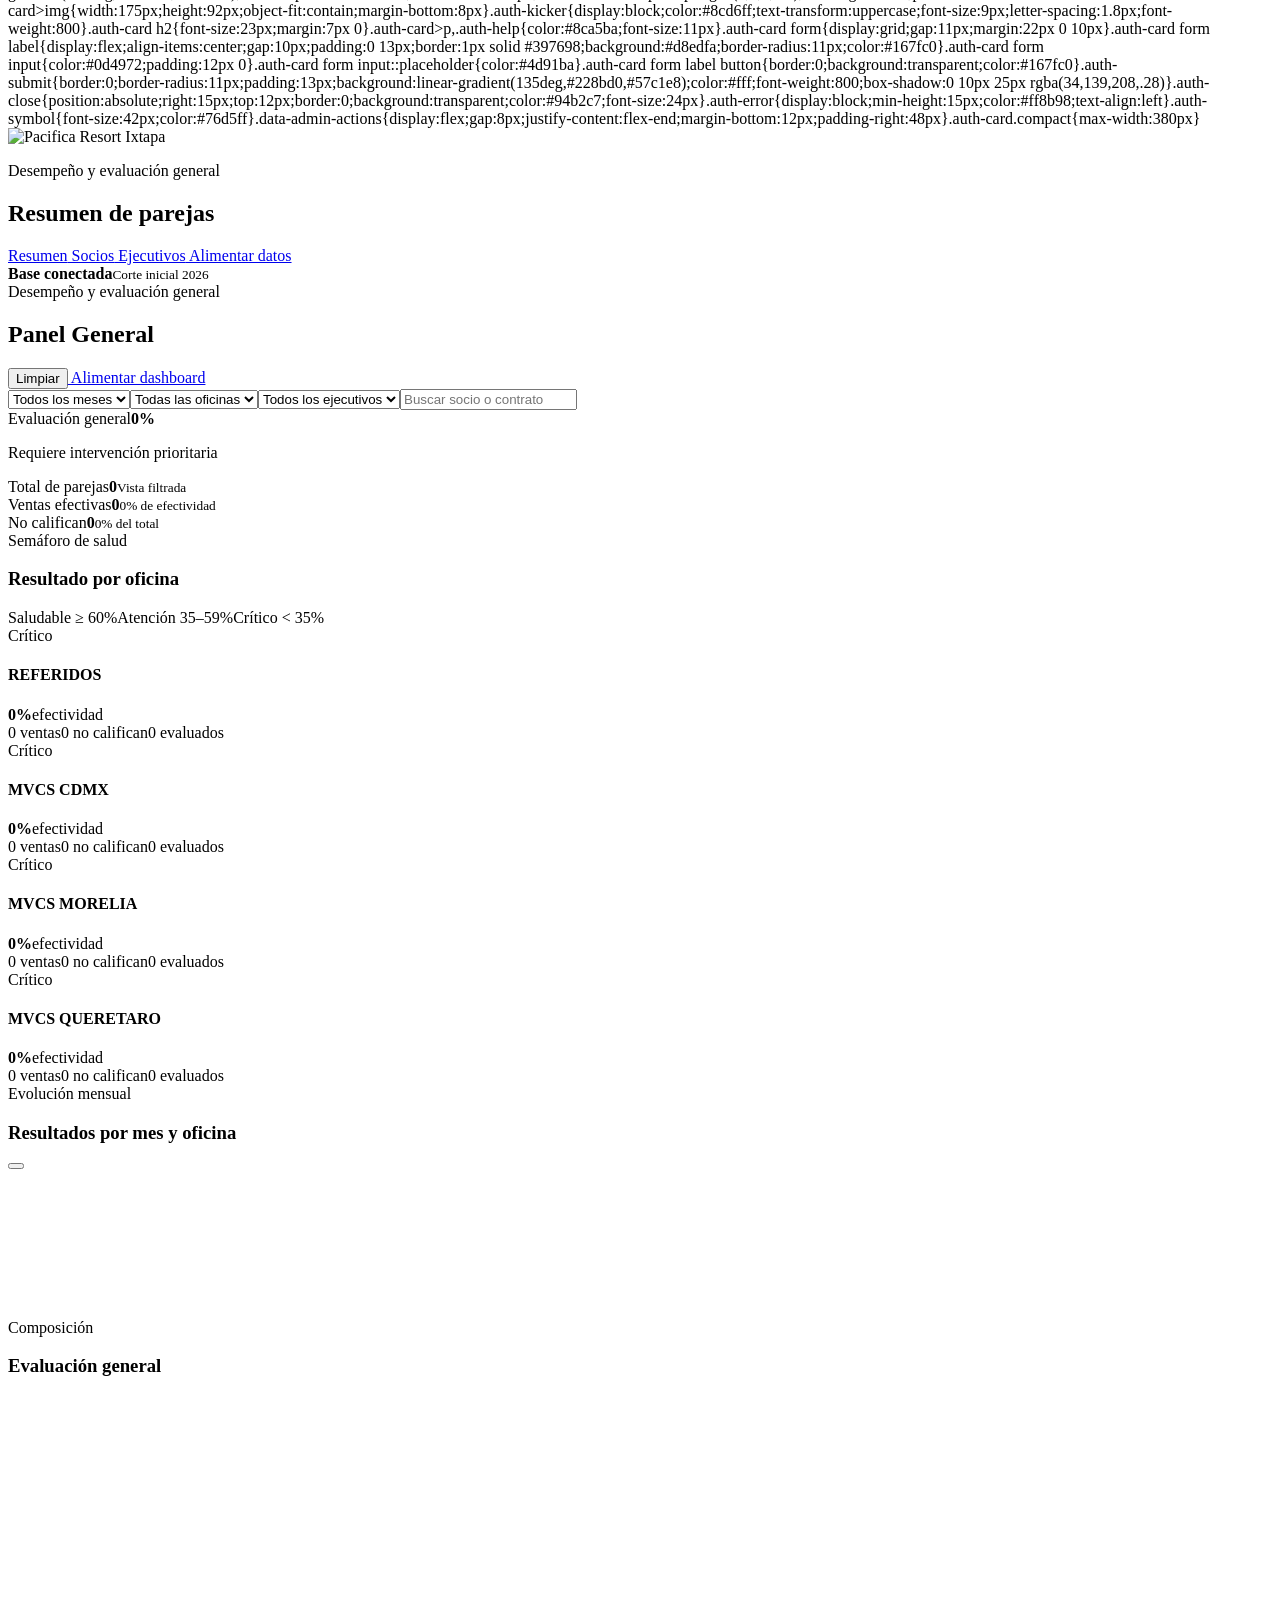
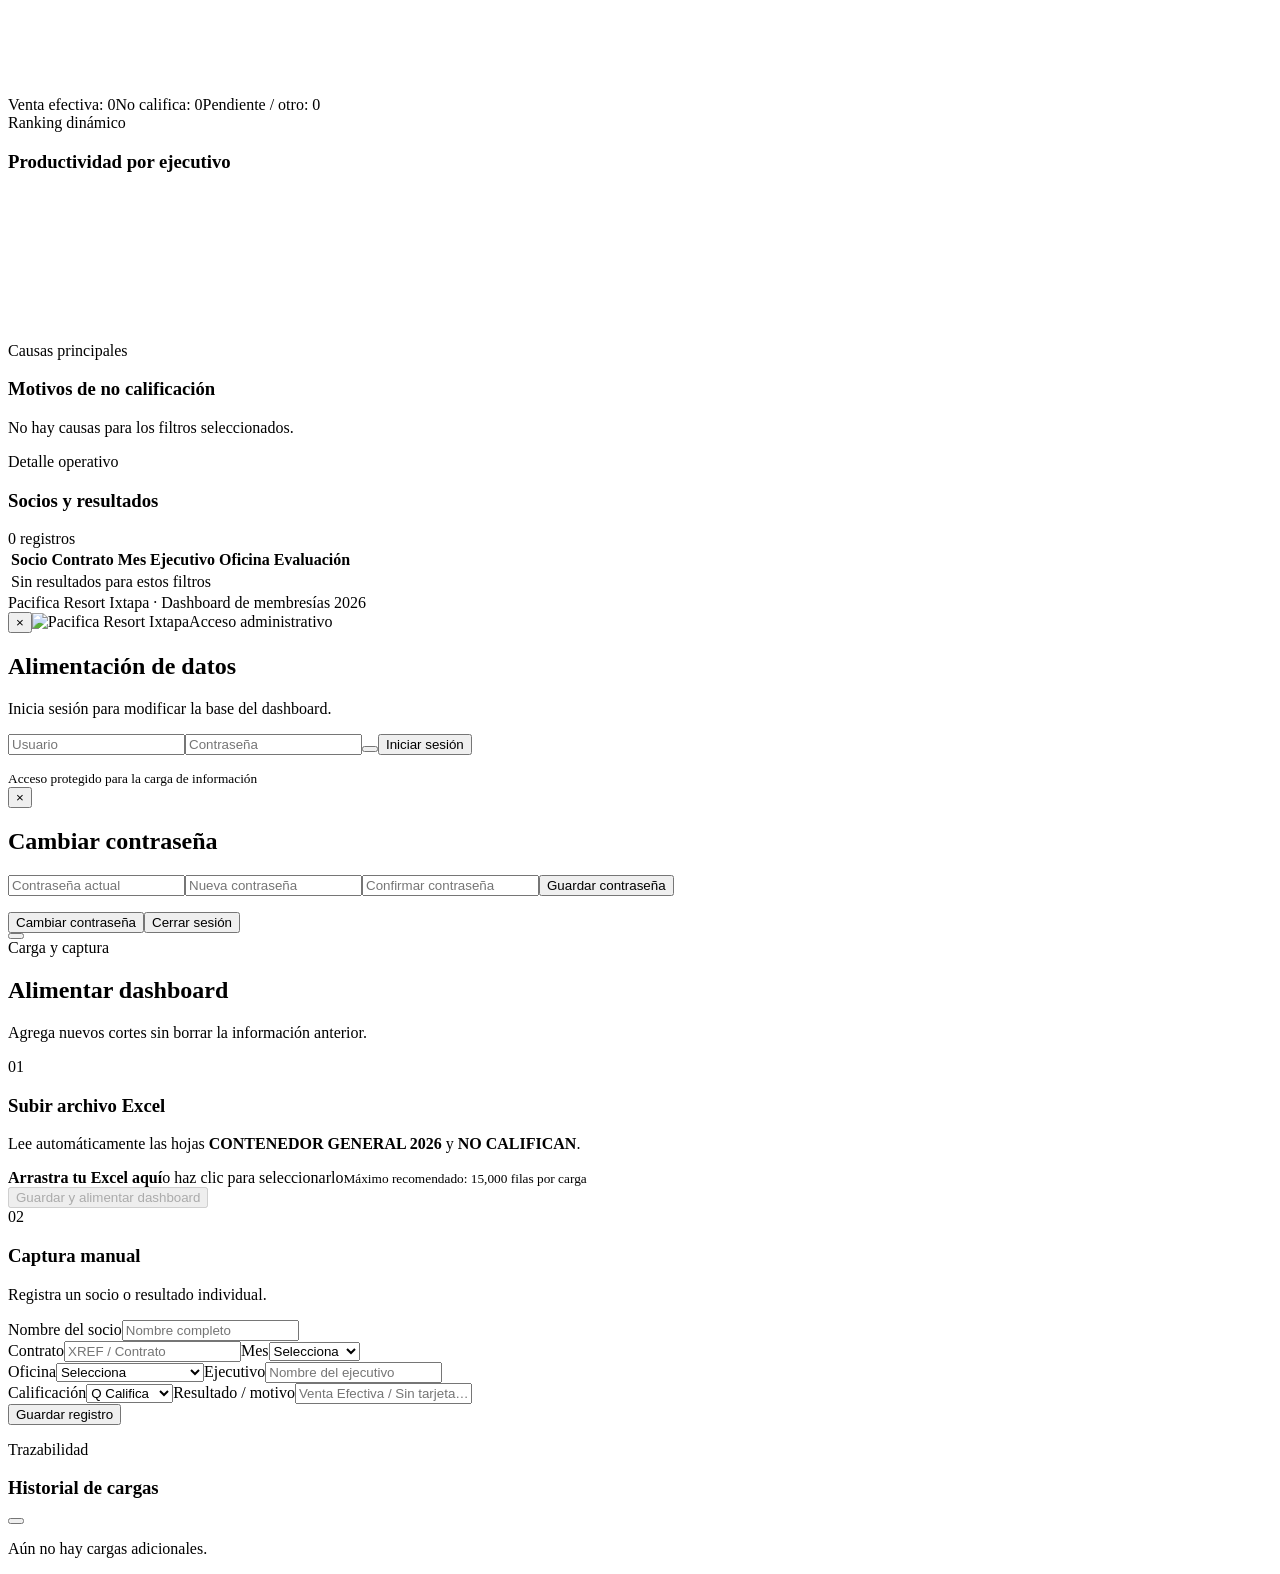
==== commit 1a819471: "Update index.html" ====
--- a/index.html
+++ b/index.html
@@ -1,14 +1,4955 @@
-<!doctype html><html lang="es"><head><meta charset="utf-8"><meta name="viewport" content="width=device-width,initial-scale=1">
-<title>Salud Comercial 2026 | Pacifica</title>
-<link href="vendor/bootstrap.min.css" rel="stylesheet"><link href="vendor/bootstrap-icons.min.css" rel="stylesheet"><link rel="stylesheet" href="assets/css/app.css"></head>
+/*# sourceMappingURL=bootstrap.min.css.map *//*!
+ * Bootstrap Icons v1.11.3 (https://icons.getbootstrap.com/)
+ * Copyright 2019-2024 The Bootstrap Authors
+ * Licensed under MIT (https://github.com/twbs/icons/blob/main/LICENSE)
+ */@font-face{font-display:block;font-family:bootstrap-icons;src:url("fonts/bootstrap-icons.woff2?dd67030699838ea613ee6dbda90effa6") format("woff2"),url("fonts/bootstrap-icons.woff?dd67030699838ea613ee6dbda90effa6") format("woff")}.bi::before,[class*=" bi-"]::before,[class^=bi-]::before{display:inline-block;font-family:bootstrap-icons!important;font-style:normal;font-weight:400!important;font-variant:normal;text-transform:none;line-height:1;vertical-align:-.125em;-webkit-font-smoothing:antialiased;-moz-osx-font-smoothing:grayscale}.bi-123::before{content:"\f67f"}.bi-alarm-fill::before{content:"\f101"}.bi-alarm::before{content:"\f102"}.bi-align-bottom::before{content:"\f103"}.bi-align-center::before{content:"\f104"}.bi-align-end::before{content:"\f105"}.bi-align-middle::before{content:"\f106"}.bi-align-start::before{content:"\f107"}.bi-align-top::before{content:"\f108"}.bi-alt::before{content:"\f109"}.bi-app-indicator::before{content:"\f10a"}.bi-app::before{content:"\f10b"}.bi-archive-fill::before{content:"\f10c"}.bi-archive::before{content:"\f10d"}.bi-arrow-90deg-down::before{content:"\f10e"}.bi-arrow-90deg-left::before{content:"\f10f"}.bi-arrow-90deg-right::before{content:"\f110"}.bi-arrow-90deg-up::before{content:"\f111"}.bi-arrow-bar-down::before{content:"\f112"}.bi-arrow-bar-left::before{content:"\f113"}.bi-arrow-bar-right::before{content:"\f114"}.bi-arrow-bar-up::before{content:"\f115"}.bi-arrow-clockwise::before{content:"\f116"}.bi-arrow-counterclockwise::before{content:"\f117"}.bi-arrow-down-circle-fill::before{content:"\f118"}.bi-arrow-down-circle::before{content:"\f119"}.bi-arrow-down-left-circle-fill::before{content:"\f11a"}.bi-arrow-down-left-circle::before{content:"\f11b"}.bi-arrow-down-left-square-fill::before{content:"\f11c"}.bi-arrow-down-left-square::before{content:"\f11d"}.bi-arrow-down-left::before{content:"\f11e"}.bi-arrow-down-right-circle-fill::before{content:"\f11f"}.bi-arrow-down-right-circle::before{content:"\f120"}.bi-arrow-down-right-square-fill::before{content:"\f121"}.bi-arrow-down-right-square::before{content:"\f122"}.bi-arrow-down-right::before{content:"\f123"}.bi-arrow-down-short::before{content:"\f124"}.bi-arrow-down-square-fill::before{content:"\f125"}.bi-arrow-down-square::before{content:"\f126"}.bi-arrow-down-up::before{content:"\f127"}.bi-arrow-down::before{content:"\f128"}.bi-arrow-left-circle-fill::before{content:"\f129"}.bi-arrow-left-circle::before{content:"\f12a"}.bi-arrow-left-right::before{content:"\f12b"}.bi-arrow-left-short::before{content:"\f12c"}.bi-arrow-left-square-fill::before{content:"\f12d"}.bi-arrow-left-square::before{content:"\f12e"}.bi-arrow-left::before{content:"\f12f"}.bi-arrow-repeat::before{content:"\f130"}.bi-arrow-return-left::before{content:"\f131"}.bi-arrow-return-right::before{content:"\f132"}.bi-arrow-right-circle-fill::before{content:"\f133"}.bi-arrow-right-circle::before{content:"\f134"}.bi-arrow-right-short::before{content:"\f135"}.bi-arrow-right-square-fill::before{content:"\f136"}.bi-arrow-right-square::before{content:"\f137"}.bi-arrow-right::before{content:"\f138"}.bi-arrow-up-circle-fill::before{content:"\f139"}.bi-arrow-up-circle::before{content:"\f13a"}.bi-arrow-up-left-circle-fill::before{content:"\f13b"}.bi-arrow-up-left-circle::before{content:"\f13c"}.bi-arrow-up-left-square-fill::before{content:"\f13d"}.bi-arrow-up-left-square::before{content:"\f13e"}.bi-arrow-up-left::before{content:"\f13f"}.bi-arrow-up-right-circle-fill::before{content:"\f140"}.bi-arrow-up-right-circle::before{content:"\f141"}.bi-arrow-up-right-square-fill::before{content:"\f142"}.bi-arrow-up-right-square::before{content:"\f143"}.bi-arrow-up-right::before{content:"\f144"}.bi-arrow-up-short::before{content:"\f145"}.bi-arrow-up-square-fill::before{content:"\f146"}.bi-arrow-up-square::before{content:"\f147"}.bi-arrow-up::before{content:"\f148"}.bi-arrows-angle-contract::before{content:"\f149"}.bi-arrows-angle-expand::before{content:"\f14a"}.bi-arrows-collapse::before{content:"\f14b"}.bi-arrows-expand::before{content:"\f14c"}.bi-arrows-fullscreen::before{content:"\f14d"}.bi-arrows-move::before{content:"\f14e"}.bi-aspect-ratio-fill::before{content:"\f14f"}.bi-aspect-ratio::before{content:"\f150"}.bi-asterisk::before{content:"\f151"}.bi-at::before{content:"\f152"}.bi-award-fill::before{content:"\f153"}.bi-award::before{content:"\f154"}.bi-back::before{content:"\f155"}.bi-backspace-fill::before{content:"\f156"}.bi-backspace-reverse-fill::before{content:"\f157"}.bi-backspace-reverse::before{content:"\f158"}.bi-backspace::before{content:"\f159"}.bi-badge-3d-fill::before{content:"\f15a"}.bi-badge-3d::before{content:"\f15b"}.bi-badge-4k-fill::before{content:"\f15c"}.bi-badge-4k::before{content:"\f15d"}.bi-badge-8k-fill::before{content:"\f15e"}.bi-badge-8k::before{content:"\f15f"}.bi-badge-ad-fill::before{content:"\f160"}.bi-badge-ad::before{content:"\f161"}.bi-badge-ar-fill::before{content:"\f162"}.bi-badge-ar::before{content:"\f163"}.bi-badge-cc-fill::before{content:"\f164"}.bi-badge-cc::before{content:"\f165"}.bi-badge-hd-fill::before{content:"\f166"}.bi-badge-hd::before{content:"\f167"}.bi-badge-tm-fill::before{content:"\f168"}.bi-badge-tm::before{content:"\f169"}.bi-badge-vo-fill::before{content:"\f16a"}.bi-badge-vo::before{content:"\f16b"}.bi-badge-vr-fill::before{content:"\f16c"}.bi-badge-vr::before{content:"\f16d"}.bi-badge-wc-fill::before{content:"\f16e"}.bi-badge-wc::before{content:"\f16f"}.bi-bag-check-fill::before{content:"\f170"}.bi-bag-check::before{content:"\f171"}.bi-bag-dash-fill::before{content:"\f172"}.bi-bag-dash::before{content:"\f173"}.bi-bag-fill::before{content:"\f174"}.bi-bag-plus-fill::before{content:"\f175"}.bi-bag-plus::before{content:"\f176"}.bi-bag-x-fill::before{content:"\f177"}.bi-bag-x::before{content:"\f178"}.bi-bag::before{content:"\f179"}.bi-bar-chart-fill::before{content:"\f17a"}.bi-bar-chart-line-fill::before{content:"\f17b"}.bi-bar-chart-line::before{content:"\f17c"}.bi-bar-chart-steps::before{content:"\f17d"}.bi-bar-chart::before{content:"\f17e"}.bi-basket-fill::before{content:"\f17f"}.bi-basket::before{content:"\f180"}.bi-basket2-fill::before{content:"\f181"}.bi-basket2::before{content:"\f182"}.bi-basket3-fill::before{content:"\f183"}.bi-basket3::before{content:"\f184"}.bi-battery-charging::before{content:"\f185"}.bi-battery-full::before{content:"\f186"}.bi-battery-half::before{content:"\f187"}.bi-battery::before{content:"\f188"}.bi-bell-fill::before{content:"\f189"}.bi-bell::before{content:"\f18a"}.bi-bezier::before{content:"\f18b"}.bi-bezier2::before{content:"\f18c"}.bi-bicycle::before{content:"\f18d"}.bi-binoculars-fill::before{content:"\f18e"}.bi-binoculars::before{content:"\f18f"}.bi-blockquote-left::before{content:"\f190"}.bi-blockquote-right::before{content:"\f191"}.bi-book-fill::before{content:"\f192"}.bi-book-half::before{content:"\f193"}.bi-book::before{content:"\f194"}.bi-bookmark-check-fill::before{content:"\f195"}.bi-bookmark-check::before{content:"\f196"}.bi-bookmark-dash-fill::before{content:"\f197"}.bi-bookmark-dash::before{content:"\f198"}.bi-bookmark-fill::before{content:"\f199"}.bi-bookmark-heart-fill::before{content:"\f19a"}.bi-bookmark-heart::before{content:"\f19b"}.bi-bookmark-plus-fill::before{content:"\f19c"}.bi-bookmark-plus::before{content:"\f19d"}.bi-bookmark-star-fill::before{content:"\f19e"}.bi-bookmark-star::before{content:"\f19f"}.bi-bookmark-x-fill::before{content:"\f1a0"}.bi-bookmark-x::before{content:"\f1a1"}.bi-bookmark::before{content:"\f1a2"}.bi-bookmarks-fill::before{content:"\f1a3"}.bi-bookmarks::before{content:"\f1a4"}.bi-bookshelf::before{content:"\f1a5"}.bi-bootstrap-fill::before{content:"\f1a6"}.bi-bootstrap-reboot::before{content:"\f1a7"}.bi-bootstrap::before{content:"\f1a8"}.bi-border-all::before{content:"\f1a9"}.bi-border-bottom::before{content:"\f1aa"}.bi-border-center::before{content:"\f1ab"}.bi-border-inner::before{content:"\f1ac"}.bi-border-left::before{content:"\f1ad"}.bi-border-middle::before{content:"\f1ae"}.bi-border-outer::before{content:"\f1af"}.bi-border-right::before{content:"\f1b0"}.bi-border-style::before{content:"\f1b1"}.bi-border-top::before{content:"\f1b2"}.bi-border-width::before{content:"\f1b3"}.bi-border::before{content:"\f1b4"}.bi-bounding-box-circles::before{content:"\f1b5"}.bi-bounding-box::before{content:"\f1b6"}.bi-box-arrow-down-left::before{content:"\f1b7"}.bi-box-arrow-down-right::before{content:"\f1b8"}.bi-box-arrow-down::before{content:"\f1b9"}.bi-box-arrow-in-down-left::before{content:"\f1ba"}.bi-box-arrow-in-down-right::before{content:"\f1bb"}.bi-box-arrow-in-down::before{content:"\f1bc"}.bi-box-arrow-in-left::before{content:"\f1bd"}.bi-box-arrow-in-right::before{content:"\f1be"}.bi-box-arrow-in-up-left::before{content:"\f1bf"}.bi-box-arrow-in-up-right::before{content:"\f1c0"}.bi-box-arrow-in-up::before{content:"\f1c1"}.bi-box-arrow-left::before{content:"\f1c2"}.bi-box-arrow-right::before{content:"\f1c3"}.bi-box-arrow-up-left::before{content:"\f1c4"}.bi-box-arrow-up-right::before{content:"\f1c5"}.bi-box-arrow-up::before{content:"\f1c6"}.bi-box-seam::before{content:"\f1c7"}.bi-box::before{content:"\f1c8"}.bi-braces::before{content:"\f1c9"}.bi-bricks::before{content:"\f1ca"}.bi-briefcase-fill::before{content:"\f1cb"}.bi-briefcase::before{content:"\f1cc"}.bi-brightness-alt-high-fill::before{content:"\f1cd"}.bi-brightness-alt-high::before{content:"\f1ce"}.bi-brightness-alt-low-fill::before{content:"\f1cf"}.bi-brightness-alt-low::before{content:"\f1d0"}.bi-brightness-high-fill::before{content:"\f1d1"}.bi-brightness-high::before{content:"\f1d2"}.bi-brightness-low-fill::before{content:"\f1d3"}.bi-brightness-low::before{content:"\f1d4"}.bi-broadcast-pin::before{content:"\f1d5"}.bi-broadcast::before{content:"\f1d6"}.bi-brush-fill::before{content:"\f1d7"}.bi-brush::before{content:"\f1d8"}.bi-bucket-fill::before{content:"\f1d9"}.bi-bucket::before{content:"\f1da"}.bi-bug-fill::before{content:"\f1db"}.bi-bug::before{content:"\f1dc"}.bi-building::before{content:"\f1dd"}.bi-bullseye::before{content:"\f1de"}.bi-calculator-fill::before{content:"\f1df"}.bi-calculator::before{content:"\f1e0"}.bi-calendar-check-fill::before{content:"\f1e1"}.bi-calendar-check::before{content:"\f1e2"}.bi-calendar-date-fill::before{content:"\f1e3"}.bi-calendar-date::before{content:"\f1e4"}.bi-calendar-day-fill::before{content:"\f1e5"}.bi-calendar-day::before{content:"\f1e6"}.bi-calendar-event-fill::before{content:"\f1e7"}.bi-calendar-event::before{content:"\f1e8"}.bi-calendar-fill::before{content:"\f1e9"}.bi-calendar-minus-fill::before{content:"\f1ea"}.bi-calendar-minus::before{content:"\f1eb"}.bi-calendar-month-fill::before{content:"\f1ec"}.bi-calendar-month::before{content:"\f1ed"}.bi-calendar-plus-fill::before{content:"\f1ee"}.bi-calendar-plus::before{content:"\f1ef"}.bi-calendar-range-fill::before{content:"\f1f0"}.bi-calendar-range::before{content:"\f1f1"}.bi-calendar-week-fill::before{content:"\f1f2"}.bi-calendar-week::before{content:"\f1f3"}.bi-calendar-x-fill::before{content:"\f1f4"}.bi-calendar-x::before{content:"\f1f5"}.bi-calendar::before{content:"\f1f6"}.bi-calendar2-check-fill::before{content:"\f1f7"}.bi-calendar2-check::before{content:"\f1f8"}.bi-calendar2-date-fill::before{content:"\f1f9"}.bi-calendar2-date::before{content:"\f1fa"}.bi-calendar2-day-fill::before{content:"\f1fb"}.bi-calendar2-day::before{content:"\f1fc"}.bi-calendar2-event-fill::before{content:"\f1fd"}.bi-calendar2-event::before{content:"\f1fe"}.bi-calendar2-fill::before{content:"\f1ff"}.bi-calendar2-minus-fill::before{content:"\f200"}.bi-calendar2-minus::before{content:"\f201"}.bi-calendar2-month-fill::before{content:"\f202"}.bi-calendar2-month::before{content:"\f203"}.bi-calendar2-plus-fill::before{content:"\f204"}.bi-calendar2-plus::before{content:"\f205"}.bi-calendar2-range-fill::before{content:"\f206"}.bi-calendar2-range::before{content:"\f207"}.bi-calendar2-week-fill::before{content:"\f208"}.bi-calendar2-week::before{content:"\f209"}.bi-calendar2-x-fill::before{content:"\f20a"}.bi-calendar2-x::before{content:"\f20b"}.bi-calendar2::before{content:"\f20c"}.bi-calendar3-event-fill::before{content:"\f20d"}.bi-calendar3-event::before{content:"\f20e"}.bi-calendar3-fill::before{content:"\f20f"}.bi-calendar3-range-fill::before{content:"\f210"}.bi-calendar3-range::before{content:"\f211"}.bi-calendar3-week-fill::before{content:"\f212"}.bi-calendar3-week::before{content:"\f213"}.bi-calendar3::before{content:"\f214"}.bi-calendar4-event::before{content:"\f215"}.bi-calendar4-range::before{content:"\f216"}.bi-calendar4-week::before{content:"\f217"}.bi-calendar4::before{content:"\f218"}.bi-camera-fill::before{content:"\f219"}.bi-camera-reels-fill::before{content:"\f21a"}.bi-camera-reels::before{content:"\f21b"}.bi-camera-video-fill::before{content:"\f21c"}.bi-camera-video-off-fill::before{content:"\f21d"}.bi-camera-video-off::before{content:"\f21e"}.bi-camera-video::before{content:"\f21f"}.bi-camera::before{content:"\f220"}.bi-camera2::before{content:"\f221"}.bi-capslock-fill::before{content:"\f222"}.bi-capslock::before{content:"\f223"}.bi-card-checklist::before{content:"\f224"}.bi-card-heading::before{content:"\f225"}.bi-card-image::before{content:"\f226"}.bi-card-list::before{content:"\f227"}.bi-card-text::before{content:"\f228"}.bi-caret-down-fill::before{content:"\f229"}.bi-caret-down-square-fill::before{content:"\f22a"}.bi-caret-down-square::before{content:"\f22b"}.bi-caret-down::before{content:"\f22c"}.bi-caret-left-fill::before{content:"\f22d"}.bi-caret-left-square-fill::before{content:"\f22e"}.bi-caret-left-square::before{content:"\f22f"}.bi-caret-left::before{content:"\f230"}.bi-caret-right-fill::before{content:"\f231"}.bi-caret-right-square-fill::before{content:"\f232"}.bi-caret-right-square::before{content:"\f233"}.bi-caret-right::before{content:"\f234"}.bi-caret-up-fill::before{content:"\f235"}.bi-caret-up-square-fill::before{content:"\f236"}.bi-caret-up-square::before{content:"\f237"}.bi-caret-up::before{content:"\f238"}.bi-cart-check-fill::before{content:"\f239"}.bi-cart-check::before{content:"\f23a"}.bi-cart-dash-fill::before{content:"\f23b"}.bi-cart-dash::before{content:"\f23c"}.bi-cart-fill::before{content:"\f23d"}.bi-cart-plus-fill::before{content:"\f23e"}.bi-cart-plus::before{content:"\f23f"}.bi-cart-x-fill::before{content:"\f240"}.bi-cart-x::before{content:"\f241"}.bi-cart::before{content:"\f242"}.bi-cart2::before{content:"\f243"}.bi-cart3::before{content:"\f244"}.bi-cart4::before{content:"\f245"}.bi-cash-stack::before{content:"\f246"}.bi-cash::before{content:"\f247"}.bi-cast::before{content:"\f248"}.bi-chat-dots-fill::before{content:"\f249"}.bi-chat-dots::before{content:"\f24a"}.bi-chat-fill::before{content:"\f24b"}.bi-chat-left-dots-fill::before{content:"\f24c"}.bi-chat-left-dots::before{content:"\f24d"}.bi-chat-left-fill::before{content:"\f24e"}.bi-chat-left-quote-fill::before{content:"\f24f"}.bi-chat-left-quote::before{content:"\f250"}.bi-chat-left-text-fill::before{content:"\f251"}.bi-chat-left-text::before{content:"\f252"}.bi-chat-left::before{content:"\f253"}.bi-chat-quote-fill::before{content:"\f254"}.bi-chat-quote::before{content:"\f255"}.bi-chat-right-dots-fill::before{content:"\f256"}.bi-chat-right-dots::before{content:"\f257"}.bi-chat-right-fill::before{content:"\f258"}.bi-chat-right-quote-fill::before{content:"\f259"}.bi-chat-right-quote::before{content:"\f25a"}.bi-chat-right-text-fill::before{content:"\f25b"}.bi-chat-right-text::before{content:"\f25c"}.bi-chat-right::before{content:"\f25d"}.bi-chat-square-dots-fill::before{content:"\f25e"}.bi-chat-square-dots::before{content:"\f25f"}.bi-chat-square-fill::before{content:"\f260"}.bi-chat-square-quote-fill::before{content:"\f261"}.bi-chat-square-quote::before{content:"\f262"}.bi-chat-square-text-fill::before{content:"\f263"}.bi-chat-square-text::before{content:"\f264"}.bi-chat-square::before{content:"\f265"}.bi-chat-text-fill::before{content:"\f266"}.bi-chat-text::before{content:"\f267"}.bi-chat::before{content:"\f268"}.bi-check-all::before{content:"\f269"}.bi-check-circle-fill::before{content:"\f26a"}.bi-check-circle::before{content:"\f26b"}.bi-check-square-fill::before{content:"\f26c"}.bi-check-square::before{content:"\f26d"}.bi-check::before{content:"\f26e"}.bi-check2-all::before{content:"\f26f"}.bi-check2-circle::before{content:"\f270"}.bi-check2-square::before{content:"\f271"}.bi-check2::before{content:"\f272"}.bi-chevron-bar-contract::before{content:"\f273"}.bi-chevron-bar-down::before{content:"\f274"}.bi-chevron-bar-expand::before{content:"\f275"}.bi-chevron-bar-left::before{content:"\f276"}.bi-chevron-bar-right::before{content:"\f277"}.bi-chevron-bar-up::before{content:"\f278"}.bi-chevron-compact-down::before{content:"\f279"}.bi-chevron-compact-left::before{content:"\f27a"}.bi-chevron-compact-right::before{content:"\f27b"}.bi-chevron-compact-up::before{content:"\f27c"}.bi-chevron-contract::before{content:"\f27d"}.bi-chevron-double-down::before{content:"\f27e"}.bi-chevron-double-left::before{content:"\f27f"}.bi-chevron-double-right::before{content:"\f280"}.bi-chevron-double-up::before{content:"\f281"}.bi-chevron-down::before{content:"\f282"}.bi-chevron-expand::before{content:"\f283"}.bi-chevron-left::before{content:"\f284"}.bi-chevron-right::before{content:"\f285"}.bi-chevron-up::before{content:"\f286"}.bi-circle-fill::before{content:"\f287"}.bi-circle-half::before{content:"\f288"}.bi-circle-square::before{content:"\f289"}.bi-circle::before{content:"\f28a"}.bi-clipboard-check::before{content:"\f28b"}.bi-clipboard-data::before{content:"\f28c"}.bi-clipboard-minus::before{content:"\f28d"}.bi-clipboard-plus::before{content:"\f28e"}.bi-clipboard-x::before{content:"\f28f"}.bi-clipboard::before{content:"\f290"}.bi-clock-fill::before{content:"\f291"}.bi-clock-history::before{content:"\f292"}.bi-clock::before{content:"\f293"}.bi-cloud-arrow-down-fill::before{content:"\f294"}.bi-cloud-arrow-down::before{content:"\f295"}.bi-cloud-arrow-up-fill::before{content:"\f296"}.bi-cloud-arrow-up::before{content:"\f297"}.bi-cloud-check-fill::before{content:"\f298"}.bi-cloud-check::before{content:"\f299"}.bi-cloud-download-fill::before{content:"\f29a"}.bi-cloud-download::before{content:"\f29b"}.bi-cloud-drizzle-fill::before{content:"\f29c"}.bi-cloud-drizzle::before{content:"\f29d"}.bi-cloud-fill::before{content:"\f29e"}.bi-cloud-fog-fill::before{content:"\f29f"}.bi-cloud-fog::before{content:"\f2a0"}.bi-cloud-fog2-fill::before{content:"\f2a1"}.bi-cloud-fog2::before{content:"\f2a2"}.bi-cloud-hail-fill::before{content:"\f2a3"}.bi-cloud-hail::before{content:"\f2a4"}.bi-cloud-haze-fill::before{content:"\f2a6"}.bi-cloud-haze::before{content:"\f2a7"}.bi-cloud-haze2-fill::before{content:"\f2a8"}.bi-cloud-lightning-fill::before{content:"\f2a9"}.bi-cloud-lightning-rain-fill::before{content:"\f2aa"}.bi-cloud-lightning-rain::before{content:"\f2ab"}.bi-cloud-lightning::before{content:"\f2ac"}.bi-cloud-minus-fill::before{content:"\f2ad"}.bi-cloud-minus::before{content:"\f2ae"}.bi-cloud-moon-fill::before{content:"\f2af"}.bi-cloud-moon::before{content:"\f2b0"}.bi-cloud-plus-fill::before{content:"\f2b1"}.bi-cloud-plus::before{content:"\f2b2"}.bi-cloud-rain-fill::before{content:"\f2b3"}.bi-cloud-rain-heavy-fill::before{content:"\f2b4"}.bi-cloud-rain-heavy::before{content:"\f2b5"}.bi-cloud-rain::before{content:"\f2b6"}.bi-cloud-slash-fill::before{content:"\f2b7"}.bi-cloud-slash::before{content:"\f2b8"}.bi-cloud-sleet-fill::before{content:"\f2b9"}.bi-cloud-sleet::before{content:"\f2ba"}.bi-cloud-snow-fill::before{content:"\f2bb"}.bi-cloud-snow::before{content:"\f2bc"}.bi-cloud-sun-fill::before{content:"\f2bd"}.bi-cloud-sun::before{content:"\f2be"}.bi-cloud-upload-fill::before{content:"\f2bf"}.bi-cloud-upload::before{content:"\f2c0"}.bi-cloud::before{content:"\f2c1"}.bi-clouds-fill::before{content:"\f2c2"}.bi-clouds::before{content:"\f2c3"}.bi-cloudy-fill::before{content:"\f2c4"}.bi-cloudy::before{content:"\f2c5"}.bi-code-slash::before{content:"\f2c6"}.bi-code-square::before{content:"\f2c7"}.bi-code::before{content:"\f2c8"}.bi-collection-fill::before{content:"\f2c9"}.bi-collection-play-fill::before{content:"\f2ca"}.bi-collection-play::before{content:"\f2cb"}.bi-collection::before{content:"\f2cc"}.bi-columns-gap::before{content:"\f2cd"}.bi-columns::before{content:"\f2ce"}.bi-command::before{content:"\f2cf"}.bi-compass-fill::before{content:"\f2d0"}.bi-compass::before{content:"\f2d1"}.bi-cone-striped::before{content:"\f2d2"}.bi-cone::before{content:"\f2d3"}.bi-controller::before{content:"\f2d4"}.bi-cpu-fill::before{content:"\f2d5"}.bi-cpu::before{content:"\f2d6"}.bi-credit-card-2-back-fill::before{content:"\f2d7"}.bi-credit-card-2-back::before{content:"\f2d8"}.bi-credit-card-2-front-fill::before{content:"\f2d9"}.bi-credit-card-2-front::before{content:"\f2da"}.bi-credit-card-fill::before{content:"\f2db"}.bi-credit-card::before{content:"\f2dc"}.bi-crop::before{content:"\f2dd"}.bi-cup-fill::before{content:"\f2de"}.bi-cup-straw::before{content:"\f2df"}.bi-cup::before{content:"\f2e0"}.bi-cursor-fill::before{content:"\f2e1"}.bi-cursor-text::before{content:"\f2e2"}.bi-cursor::before{content:"\f2e3"}.bi-dash-circle-dotted::before{content:"\f2e4"}.bi-dash-circle-fill::before{content:"\f2e5"}.bi-dash-circle::before{content:"\f2e6"}.bi-dash-square-dotted::before{content:"\f2e7"}.bi-dash-square-fill::before{content:"\f2e8"}.bi-dash-square::before{content:"\f2e9"}.bi-dash::before{content:"\f2ea"}.bi-diagram-2-fill::before{content:"\f2eb"}.bi-diagram-2::before{content:"\f2ec"}.bi-diagram-3-fill::before{content:"\f2ed"}.bi-diagram-3::before{content:"\f2ee"}.bi-diamond-fill::before{content:"\f2ef"}.bi-diamond-half::before{content:"\f2f0"}.bi-diamond::before{content:"\f2f1"}.bi-dice-1-fill::before{content:"\f2f2"}.bi-dice-1::before{content:"\f2f3"}.bi-dice-2-fill::before{content:"\f2f4"}.bi-dice-2::before{content:"\f2f5"}.bi-dice-3-fill::before{content:"\f2f6"}.bi-dice-3::before{content:"\f2f7"}.bi-dice-4-fill::before{content:"\f2f8"}.bi-dice-4::before{content:"\f2f9"}.bi-dice-5-fill::before{content:"\f2fa"}.bi-dice-5::before{content:"\f2fb"}.bi-dice-6-fill::before{content:"\f2fc"}.bi-dice-6::before{content:"\f2fd"}.bi-disc-fill::before{content:"\f2fe"}.bi-disc::before{content:"\f2ff"}.bi-discord::before{content:"\f300"}.bi-display-fill::before{content:"\f301"}.bi-display::before{content:"\f302"}.bi-distribute-horizontal::before{content:"\f303"}.bi-distribute-vertical::before{content:"\f304"}.bi-door-closed-fill::before{content:"\f305"}.bi-door-closed::before{content:"\f306"}.bi-door-open-fill::before{content:"\f307"}.bi-door-open::before{content:"\f308"}.bi-dot::before{content:"\f309"}.bi-download::before{content:"\f30a"}.bi-droplet-fill::before{content:"\f30b"}.bi-droplet-half::before{content:"\f30c"}.bi-droplet::before{content:"\f30d"}.bi-earbuds::before{content:"\f30e"}.bi-easel-fill::before{content:"\f30f"}.bi-easel::before{content:"\f310"}.bi-egg-fill::before{content:"\f311"}.bi-egg-fried::before{content:"\f312"}.bi-egg::before{content:"\f313"}.bi-eject-fill::before{content:"\f314"}.bi-eject::before{content:"\f315"}.bi-emoji-angry-fill::before{content:"\f316"}.bi-emoji-angry::before{content:"\f317"}.bi-emoji-dizzy-fill::before{content:"\f318"}.bi-emoji-dizzy::before{content:"\f319"}.bi-emoji-expressionless-fill::before{content:"\f31a"}.bi-emoji-expressionless::before{content:"\f31b"}.bi-emoji-frown-fill::before{content:"\f31c"}.bi-emoji-frown::before{content:"\f31d"}.bi-emoji-heart-eyes-fill::before{content:"\f31e"}.bi-emoji-heart-eyes::before{content:"\f31f"}.bi-emoji-laughing-fill::before{content:"\f320"}.bi-emoji-laughing::before{content:"\f321"}.bi-emoji-neutral-fill::before{content:"\f322"}.bi-emoji-neutral::before{content:"\f323"}.bi-emoji-smile-fill::before{content:"\f324"}.bi-emoji-smile-upside-down-fill::before{content:"\f325"}.bi-emoji-smile-upside-down::before{content:"\f326"}.bi-emoji-smile::before{content:"\f327"}.bi-emoji-sunglasses-fill::before{content:"\f328"}.bi-emoji-sunglasses::before{content:"\f329"}.bi-emoji-wink-fill::before{content:"\f32a"}.bi-emoji-wink::before{content:"\f32b"}.bi-envelope-fill::before{content:"\f32c"}.bi-envelope-open-fill::before{content:"\f32d"}.bi-envelope-open::before{content:"\f32e"}.bi-envelope::before{content:"\f32f"}.bi-eraser-fill::before{content:"\f330"}.bi-eraser::before{content:"\f331"}.bi-exclamation-circle-fill::before{content:"\f332"}.bi-exclamation-circle::before{content:"\f333"}.bi-exclamation-diamond-fill::before{content:"\f334"}.bi-exclamation-diamond::before{content:"\f335"}.bi-exclamation-octagon-fill::before{content:"\f336"}.bi-exclamation-octagon::before{content:"\f337"}.bi-exclamation-square-fill::before{content:"\f338"}.bi-exclamation-square::before{content:"\f339"}.bi-exclamation-triangle-fill::before{content:"\f33a"}.bi-exclamation-triangle::before{content:"\f33b"}.bi-exclamation::before{content:"\f33c"}.bi-exclude::before{content:"\f33d"}.bi-eye-fill::before{content:"\f33e"}.bi-eye-slash-fill::before{content:"\f33f"}.bi-eye-slash::before{content:"\f340"}.bi-eye::before{content:"\f341"}.bi-eyedropper::before{content:"\f342"}.bi-eyeglasses::before{content:"\f343"}.bi-facebook::before{content:"\f344"}.bi-file-arrow-down-fill::before{content:"\f345"}.bi-file-arrow-down::before{content:"\f346"}.bi-file-arrow-up-fill::before{content:"\f347"}.bi-file-arrow-up::before{content:"\f348"}.bi-file-bar-graph-fill::before{content:"\f349"}.bi-file-bar-graph::before{content:"\f34a"}.bi-file-binary-fill::before{content:"\f34b"}.bi-file-binary::before{content:"\f34c"}.bi-file-break-fill::before{content:"\f34d"}.bi-file-break::before{content:"\f34e"}.bi-file-check-fill::before{content:"\f34f"}.bi-file-check::before{content:"\f350"}.bi-file-code-fill::before{content:"\f351"}.bi-file-code::before{content:"\f352"}.bi-file-diff-fill::before{content:"\f353"}.bi-file-diff::before{content:"\f354"}.bi-file-earmark-arrow-down-fill::before{content:"\f355"}.bi-file-earmark-arrow-down::before{content:"\f356"}.bi-file-earmark-arrow-up-fill::before{content:"\f357"}.bi-file-earmark-arrow-up::before{content:"\f358"}.bi-file-earmark-bar-graph-fill::before{content:"\f359"}.bi-file-earmark-bar-graph::before{content:"\f35a"}.bi-file-earmark-binary-fill::before{content:"\f35b"}.bi-file-earmark-binary::before{content:"\f35c"}.bi-file-earmark-break-fill::before{content:"\f35d"}.bi-file-earmark-break::before{content:"\f35e"}.bi-file-earmark-check-fill::before{content:"\f35f"}.bi-file-earmark-check::before{content:"\f360"}.bi-file-earmark-code-fill::before{content:"\f361"}.bi-file-earmark-code::before{content:"\f362"}.bi-file-earmark-diff-fill::before{content:"\f363"}.bi-file-earmark-diff::before{content:"\f364"}.bi-file-earmark-easel-fill::before{content:"\f365"}.bi-file-earmark-easel::before{content:"\f366"}.bi-file-earmark-excel-fill::before{content:"\f367"}.bi-file-earmark-excel::before{content:"\f368"}.bi-file-earmark-fill::before{content:"\f369"}.bi-file-earmark-font-fill::before{content:"\f36a"}.bi-file-earmark-font::before{content:"\f36b"}.bi-file-earmark-image-fill::before{content:"\f36c"}.bi-file-earmark-image::before{content:"\f36d"}.bi-file-earmark-lock-fill::before{content:"\f36e"}.bi-file-earmark-lock::before{content:"\f36f"}.bi-file-earmark-lock2-fill::before{content:"\f370"}.bi-file-earmark-lock2::before{content:"\f371"}.bi-file-earmark-medical-fill::before{content:"\f372"}.bi-file-earmark-medical::before{content:"\f373"}.bi-file-earmark-minus-fill::before{content:"\f374"}.bi-file-earmark-minus::before{content:"\f375"}.bi-file-earmark-music-fill::before{content:"\f376"}.bi-file-earmark-music::before{content:"\f377"}.bi-file-earmark-person-fill::before{content:"\f378"}.bi-file-earmark-person::before{content:"\f379"}.bi-file-earmark-play-fill::before{content:"\f37a"}.bi-file-earmark-play::before{content:"\f37b"}.bi-file-earmark-plus-fill::before{content:"\f37c"}.bi-file-earmark-plus::before{content:"\f37d"}.bi-file-earmark-post-fill::before{content:"\f37e"}.bi-file-earmark-post::before{content:"\f37f"}.bi-file-earmark-ppt-fill::before{content:"\f380"}.bi-file-earmark-ppt::before{content:"\f381"}.bi-file-earmark-richtext-fill::before{content:"\f382"}.bi-file-earmark-richtext::before{content:"\f383"}.bi-file-earmark-ruled-fill::before{content:"\f384"}.bi-file-earmark-ruled::before{content:"\f385"}.bi-file-earmark-slides-fill::before{content:"\f386"}.bi-file-earmark-slides::before{content:"\f387"}.bi-file-earmark-spreadsheet-fill::before{content:"\f388"}.bi-file-earmark-spreadsheet::before{content:"\f389"}.bi-file-earmark-text-fill::before{content:"\f38a"}.bi-file-earmark-text::before{content:"\f38b"}.bi-file-earmark-word-fill::before{content:"\f38c"}.bi-file-earmark-word::before{content:"\f38d"}.bi-file-earmark-x-fill::before{content:"\f38e"}.bi-file-earmark-x::before{content:"\f38f"}.bi-file-earmark-zip-fill::before{content:"\f390"}.bi-file-earmark-zip::before{content:"\f391"}.bi-file-earmark::before{content:"\f392"}.bi-file-easel-fill::before{content:"\f393"}.bi-file-easel::before{content:"\f394"}.bi-file-excel-fill::before{content:"\f395"}.bi-file-excel::before{content:"\f396"}.bi-file-fill::before{content:"\f397"}.bi-file-font-fill::before{content:"\f398"}.bi-file-font::before{content:"\f399"}.bi-file-image-fill::before{content:"\f39a"}.bi-file-image::before{content:"\f39b"}.bi-file-lock-fill::before{content:"\f39c"}.bi-file-lock::before{content:"\f39d"}.bi-file-lock2-fill::before{content:"\f39e"}.bi-file-lock2::before{content:"\f39f"}.bi-file-medical-fill::before{content:"\f3a0"}.bi-file-medical::before{content:"\f3a1"}.bi-file-minus-fill::before{content:"\f3a2"}.bi-file-minus::before{content:"\f3a3"}.bi-file-music-fill::before{content:"\f3a4"}.bi-file-music::before{content:"\f3a5"}.bi-file-person-fill::before{content:"\f3a6"}.bi-file-person::before{content:"\f3a7"}.bi-file-play-fill::before{content:"\f3a8"}.bi-file-play::before{content:"\f3a9"}.bi-file-plus-fill::before{content:"\f3aa"}.bi-file-plus::before{content:"\f3ab"}.bi-file-post-fill::before{content:"\f3ac"}.bi-file-post::before{content:"\f3ad"}.bi-file-ppt-fill::before{content:"\f3ae"}.bi-file-ppt::before{content:"\f3af"}.bi-file-richtext-fill::before{content:"\f3b0"}.bi-file-richtext::before{content:"\f3b1"}.bi-file-ruled-fill::before{content:"\f3b2"}.bi-file-ruled::before{content:"\f3b3"}.bi-file-slides-fill::before{content:"\f3b4"}.bi-file-slides::before{content:"\f3b5"}.bi-file-spreadsheet-fill::before{content:"\f3b6"}.bi-file-spreadsheet::before{content:"\f3b7"}.bi-file-text-fill::before{content:"\f3b8"}.bi-file-text::before{content:"\f3b9"}.bi-file-word-fill::before{content:"\f3ba"}.bi-file-word::before{content:"\f3bb"}.bi-file-x-fill::before{content:"\f3bc"}.bi-file-x::before{content:"\f3bd"}.bi-file-zip-fill::before{content:"\f3be"}.bi-file-zip::before{content:"\f3bf"}.bi-file::before{content:"\f3c0"}.bi-files-alt::before{content:"\f3c1"}.bi-files::before{content:"\f3c2"}.bi-film::before{content:"\f3c3"}.bi-filter-circle-fill::before{content:"\f3c4"}.bi-filter-circle::before{content:"\f3c5"}.bi-filter-left::before{content:"\f3c6"}.bi-filter-right::before{content:"\f3c7"}.bi-filter-square-fill::before{content:"\f3c8"}.bi-filter-square::before{content:"\f3c9"}.bi-filter::before{content:"\f3ca"}.bi-flag-fill::before{content:"\f3cb"}.bi-flag::before{content:"\f3cc"}.bi-flower1::before{content:"\f3cd"}.bi-flower2::before{content:"\f3ce"}.bi-flower3::before{content:"\f3cf"}.bi-folder-check::before{content:"\f3d0"}.bi-folder-fill::before{content:"\f3d1"}.bi-folder-minus::before{content:"\f3d2"}.bi-folder-plus::before{content:"\f3d3"}.bi-folder-symlink-fill::before{content:"\f3d4"}.bi-folder-symlink::before{content:"\f3d5"}.bi-folder-x::before{content:"\f3d6"}.bi-folder::before{content:"\f3d7"}.bi-folder2-open::before{content:"\f3d8"}.bi-folder2::before{content:"\f3d9"}.bi-fonts::before{content:"\f3da"}.bi-forward-fill::before{content:"\f3db"}.bi-forward::before{content:"\f3dc"}.bi-front::before{content:"\f3dd"}.bi-fullscreen-exit::before{content:"\f3de"}.bi-fullscreen::before{content:"\f3df"}.bi-funnel-fill::before{content:"\f3e0"}.bi-funnel::before{content:"\f3e1"}.bi-gear-fill::before{content:"\f3e2"}.bi-gear-wide-connected::before{content:"\f3e3"}.bi-gear-wide::before{content:"\f3e4"}.bi-gear::before{content:"\f3e5"}.bi-gem::before{content:"\f3e6"}.bi-geo-alt-fill::before{content:"\f3e7"}.bi-geo-alt::before{content:"\f3e8"}.bi-geo-fill::before{content:"\f3e9"}.bi-geo::before{content:"\f3ea"}.bi-gift-fill::before{content:"\f3eb"}.bi-gift::before{content:"\f3ec"}.bi-github::before{content:"\f3ed"}.bi-globe::before{content:"\f3ee"}.bi-globe2::before{content:"\f3ef"}.bi-google::before{content:"\f3f0"}.bi-graph-down::before{content:"\f3f1"}.bi-graph-up::before{content:"\f3f2"}.bi-grid-1x2-fill::before{content:"\f3f3"}.bi-grid-1x2::before{content:"\f3f4"}.bi-grid-3x2-gap-fill::before{content:"\f3f5"}.bi-grid-3x2-gap::before{content:"\f3f6"}.bi-grid-3x2::before{content:"\f3f7"}.bi-grid-3x3-gap-fill::before{content:"\f3f8"}.bi-grid-3x3-gap::before{content:"\f3f9"}.bi-grid-3x3::before{content:"\f3fa"}.bi-grid-fill::before{content:"\f3fb"}.bi-grid::before{content:"\f3fc"}.bi-grip-horizontal::before{content:"\f3fd"}.bi-grip-vertical::before{content:"\f3fe"}.bi-hammer::before{content:"\f3ff"}.bi-hand-index-fill::before{content:"\f400"}.bi-hand-index-thumb-fill::before{content:"\f401"}.bi-hand-index-thumb::before{content:"\f402"}.bi-hand-index::before{content:"\f403"}.bi-hand-thumbs-down-fill::before{content:"\f404"}.bi-hand-thumbs-down::before{content:"\f405"}.bi-hand-thumbs-up-fill::before{content:"\f406"}.bi-hand-thumbs-up::before{content:"\f407"}.bi-handbag-fill::before{content:"\f408"}.bi-handbag::before{content:"\f409"}.bi-hash::before{content:"\f40a"}.bi-hdd-fill::before{content:"\f40b"}.bi-hdd-network-fill::before{content:"\f40c"}.bi-hdd-network::before{content:"\f40d"}.bi-hdd-rack-fill::before{content:"\f40e"}.bi-hdd-rack::before{content:"\f40f"}.bi-hdd-stack-fill::before{content:"\f410"}.bi-hdd-stack::before{content:"\f411"}.bi-hdd::before{content:"\f412"}.bi-headphones::before{content:"\f413"}.bi-headset::before{content:"\f414"}.bi-heart-fill::before{content:"\f415"}.bi-heart-half::before{content:"\f416"}.bi-heart::before{content:"\f417"}.bi-heptagon-fill::before{content:"\f418"}.bi-heptagon-half::before{content:"\f419"}.bi-heptagon::before{content:"\f41a"}.bi-hexagon-fill::before{content:"\f41b"}.bi-hexagon-half::before{content:"\f41c"}.bi-hexagon::before{content:"\f41d"}.bi-hourglass-bottom::before{content:"\f41e"}.bi-hourglass-split::before{content:"\f41f"}.bi-hourglass-top::before{content:"\f420"}.bi-hourglass::before{content:"\f421"}.bi-house-door-fill::before{content:"\f422"}.bi-house-door::before{content:"\f423"}.bi-house-fill::before{content:"\f424"}.bi-house::before{content:"\f425"}.bi-hr::before{content:"\f426"}.bi-hurricane::before{content:"\f427"}.bi-image-alt::before{content:"\f428"}.bi-image-fill::before{content:"\f429"}.bi-image::before{content:"\f42a"}.bi-images::before{content:"\f42b"}.bi-inbox-fill::before{content:"\f42c"}.bi-inbox::before{content:"\f42d"}.bi-inboxes-fill::before{content:"\f42e"}.bi-inboxes::before{content:"\f42f"}.bi-info-circle-fill::before{content:"\f430"}.bi-info-circle::before{content:"\f431"}.bi-info-square-fill::before{content:"\f432"}.bi-info-square::before{content:"\f433"}.bi-info::before{content:"\f434"}.bi-input-cursor-text::before{content:"\f435"}.bi-input-cursor::before{content:"\f436"}.bi-instagram::before{content:"\f437"}.bi-intersect::before{content:"\f438"}.bi-journal-album::before{content:"\f439"}.bi-journal-arrow-down::before{content:"\f43a"}.bi-journal-arrow-up::before{content:"\f43b"}.bi-journal-bookmark-fill::before{content:"\f43c"}.bi-journal-bookmark::before{content:"\f43d"}.bi-journal-check::before{content:"\f43e"}.bi-journal-code::before{content:"\f43f"}.bi-journal-medical::before{content:"\f440"}.bi-journal-minus::before{content:"\f441"}.bi-journal-plus::before{content:"\f442"}.bi-journal-richtext::before{content:"\f443"}.bi-journal-text::before{content:"\f444"}.bi-journal-x::before{content:"\f445"}.bi-journal::before{content:"\f446"}.bi-journals::before{content:"\f447"}.bi-joystick::before{content:"\f448"}.bi-justify-left::before{content:"\f449"}.bi-justify-right::before{content:"\f44a"}.bi-justify::before{content:"\f44b"}.bi-kanban-fill::before{content:"\f44c"}.bi-kanban::before{content:"\f44d"}.bi-key-fill::before{content:"\f44e"}.bi-key::before{content:"\f44f"}.bi-keyboard-fill::before{content:"\f450"}.bi-keyboard::before{content:"\f451"}.bi-ladder::before{content:"\f452"}.bi-lamp-fill::before{content:"\f453"}.bi-lamp::before{content:"\f454"}.bi-laptop-fill::before{content:"\f455"}.bi-laptop::before{content:"\f456"}.bi-layer-backward::before{content:"\f457"}.bi-layer-forward::before{content:"\f458"}.bi-layers-fill::before{content:"\f459"}.bi-layers-half::before{content:"\f45a"}.bi-layers::before{content:"\f45b"}.bi-layout-sidebar-inset-reverse::before{content:"\f45c"}.bi-layout-sidebar-inset::before{content:"\f45d"}.bi-layout-sidebar-reverse::before{content:"\f45e"}.bi-layout-sidebar::before{content:"\f45f"}.bi-layout-split::before{content:"\f460"}.bi-layout-text-sidebar-reverse::before{content:"\f461"}.bi-layout-text-sidebar::before{content:"\f462"}.bi-layout-text-window-reverse::before{content:"\f463"}.bi-layout-text-window::before{content:"\f464"}.bi-layout-three-columns::before{content:"\f465"}.bi-layout-wtf::before{content:"\f466"}.bi-life-preserver::before{content:"\f467"}.bi-lightbulb-fill::before{content:"\f468"}.bi-lightbulb-off-fill::before{content:"\f469"}.bi-lightbulb-off::before{content:"\f46a"}.bi-lightbulb::before{content:"\f46b"}.bi-lightning-charge-fill::before{content:"\f46c"}.bi-lightning-charge::before{content:"\f46d"}.bi-lightning-fill::before{content:"\f46e"}.bi-lightning::before{content:"\f46f"}.bi-link-45deg::before{content:"\f470"}.bi-link::before{content:"\f471"}.bi-linkedin::before{content:"\f472"}.bi-list-check::before{content:"\f473"}.bi-list-nested::before{content:"\f474"}.bi-list-ol::before{content:"\f475"}.bi-list-stars::before{content:"\f476"}.bi-list-task::before{content:"\f477"}.bi-list-ul::before{content:"\f478"}.bi-list::before{content:"\f479"}.bi-lock-fill::before{content:"\f47a"}.bi-lock::before{content:"\f47b"}.bi-mailbox::before{content:"\f47c"}.bi-mailbox2::before{content:"\f47d"}.bi-map-fill::before{content:"\f47e"}.bi-map::before{content:"\f47f"}.bi-markdown-fill::before{content:"\f480"}.bi-markdown::before{content:"\f481"}.bi-mask::before{content:"\f482"}.bi-megaphone-fill::before{content:"\f483"}.bi-megaphone::before{content:"\f484"}.bi-menu-app-fill::before{content:"\f485"}.bi-menu-app::before{content:"\f486"}.bi-menu-button-fill::before{content:"\f487"}.bi-menu-button-wide-fill::before{content:"\f488"}.bi-menu-button-wide::before{content:"\f489"}.bi-menu-button::before{content:"\f48a"}.bi-menu-down::before{content:"\f48b"}.bi-menu-up::before{content:"\f48c"}.bi-mic-fill::before{content:"\f48d"}.bi-mic-mute-fill::before{content:"\f48e"}.bi-mic-mute::before{content:"\f48f"}.bi-mic::before{content:"\f490"}.bi-minecart-loaded::before{content:"\f491"}.bi-minecart::before{content:"\f492"}.bi-moisture::before{content:"\f493"}.bi-moon-fill::before{content:"\f494"}.bi-moon-stars-fill::before{content:"\f495"}.bi-moon-stars::before{content:"\f496"}.bi-moon::before{content:"\f497"}.bi-mouse-fill::before{content:"\f498"}.bi-mouse::before{content:"\f499"}.bi-mouse2-fill::before{content:"\f49a"}.bi-mouse2::before{content:"\f49b"}.bi-mouse3-fill::before{content:"\f49c"}.bi-mouse3::before{content:"\f49d"}.bi-music-note-beamed::before{content:"\f49e"}.bi-music-note-list::before{content:"\f49f"}.bi-music-note::before{content:"\f4a0"}.bi-music-player-fill::before{content:"\f4a1"}.bi-music-player::before{content:"\f4a2"}.bi-newspaper::before{content:"\f4a3"}.bi-node-minus-fill::before{content:"\f4a4"}.bi-node-minus::before{content:"\f4a5"}.bi-node-plus-fill::before{content:"\f4a6"}.bi-node-plus::before{content:"\f4a7"}.bi-nut-fill::before{content:"\f4a8"}.bi-nut::before{content:"\f4a9"}.bi-octagon-fill::before{content:"\f4aa"}.bi-octagon-half::before{content:"\f4ab"}.bi-octagon::before{content:"\f4ac"}.bi-option::before{content:"\f4ad"}.bi-outlet::before{content:"\f4ae"}.bi-paint-bucket::before{content:"\f4af"}.bi-palette-fill::before{content:"\f4b0"}.bi-palette::before{content:"\f4b1"}.bi-palette2::before{content:"\f4b2"}.bi-paperclip::before{content:"\f4b3"}.bi-paragraph::before{content:"\f4b4"}.bi-patch-check-fill::before{content:"\f4b5"}.bi-patch-check::before{content:"\f4b6"}.bi-patch-exclamation-fill::before{content:"\f4b7"}.bi-patch-exclamation::before{content:"\f4b8"}.bi-patch-minus-fill::before{content:"\f4b9"}.bi-patch-minus::before{content:"\f4ba"}.bi-patch-plus-fill::before{content:"\f4bb"}.bi-patch-plus::before{content:"\f4bc"}.bi-patch-question-fill::before{content:"\f4bd"}.bi-patch-question::before{content:"\f4be"}.bi-pause-btn-fill::before{content:"\f4bf"}.bi-pause-btn::before{content:"\f4c0"}.bi-pause-circle-fill::before{content:"\f4c1"}.bi-pause-circle::before{content:"\f4c2"}.bi-pause-fill::before{content:"\f4c3"}.bi-pause::before{content:"\f4c4"}.bi-peace-fill::before{content:"\f4c5"}.bi-peace::before{content:"\f4c6"}.bi-pen-fill::before{content:"\f4c7"}.bi-pen::before{content:"\f4c8"}.bi-pencil-fill::before{content:"\f4c9"}.bi-pencil-square::before{content:"\f4ca"}.bi-pencil::before{content:"\f4cb"}.bi-pentagon-fill::before{content:"\f4cc"}.bi-pentagon-half::before{content:"\f4cd"}.bi-pentagon::before{content:"\f4ce"}.bi-people-fill::before{content:"\f4cf"}.bi-people::before{content:"\f4d0"}.bi-percent::before{content:"\f4d1"}.bi-person-badge-fill::before{content:"\f4d2"}.bi-person-badge::before{content:"\f4d3"}.bi-person-bounding-box::before{content:"\f4d4"}.bi-person-check-fill::before{content:"\f4d5"}.bi-person-check::before{content:"\f4d6"}.bi-person-circle::before{content:"\f4d7"}.bi-person-dash-fill::before{content:"\f4d8"}.bi-person-dash::before{content:"\f4d9"}.bi-person-fill::before{content:"\f4da"}.bi-person-lines-fill::before{content:"\f4db"}.bi-person-plus-fill::before{content:"\f4dc"}.bi-person-plus::before{content:"\f4dd"}.bi-person-square::before{content:"\f4de"}.bi-person-x-fill::before{content:"\f4df"}.bi-person-x::before{content:"\f4e0"}.bi-person::before{content:"\f4e1"}.bi-phone-fill::before{content:"\f4e2"}.bi-phone-landscape-fill::before{content:"\f4e3"}.bi-phone-landscape::before{content:"\f4e4"}.bi-phone-vibrate-fill::before{content:"\f4e5"}.bi-phone-vibrate::before{content:"\f4e6"}.bi-phone::before{content:"\f4e7"}.bi-pie-chart-fill::before{content:"\f4e8"}.bi-pie-chart::before{content:"\f4e9"}.bi-pin-angle-fill::before{content:"\f4ea"}.bi-pin-angle::before{content:"\f4eb"}.bi-pin-fill::before{content:"\f4ec"}.bi-pin::before{content:"\f4ed"}.bi-pip-fill::before{content:"\f4ee"}.bi-pip::before{content:"\f4ef"}.bi-play-btn-fill::before{content:"\f4f0"}.bi-play-btn::before{content:"\f4f1"}.bi-play-circle-fill::before{content:"\f4f2"}.bi-play-circle::before{content:"\f4f3"}.bi-play-fill::before{content:"\f4f4"}.bi-play::before{content:"\f4f5"}.bi-plug-fill::before{content:"\f4f6"}.bi-plug::before{content:"\f4f7"}.bi-plus-circle-dotted::before{content:"\f4f8"}.bi-plus-circle-fill::before{content:"\f4f9"}.bi-plus-circle::before{content:"\f4fa"}.bi-plus-square-dotted::before{content:"\f4fb"}.bi-plus-square-fill::before{content:"\f4fc"}.bi-plus-square::before{content:"\f4fd"}.bi-plus::before{content:"\f4fe"}.bi-power::before{content:"\f4ff"}.bi-printer-fill::before{content:"\f500"}.bi-printer::before{content:"\f501"}.bi-puzzle-fill::before{content:"\f502"}.bi-puzzle::before{content:"\f503"}.bi-question-circle-fill::before{content:"\f504"}.bi-question-circle::before{content:"\f505"}.bi-question-diamond-fill::before{content:"\f506"}.bi-question-diamond::before{content:"\f507"}.bi-question-octagon-fill::before{content:"\f508"}.bi-question-octagon::before{content:"\f509"}.bi-question-square-fill::before{content:"\f50a"}.bi-question-square::before{content:"\f50b"}.bi-question::before{content:"\f50c"}.bi-rainbow::before{content:"\f50d"}.bi-receipt-cutoff::before{content:"\f50e"}.bi-receipt::before{content:"\f50f"}.bi-reception-0::before{content:"\f510"}.bi-reception-1::before{content:"\f511"}.bi-reception-2::before{content:"\f512"}.bi-reception-3::before{content:"\f513"}.bi-reception-4::before{content:"\f514"}.bi-record-btn-fill::before{content:"\f515"}.bi-record-btn::before{content:"\f516"}.bi-record-circle-fill::before{content:"\f517"}.bi-record-circle::before{content:"\f518"}.bi-record-fill::before{content:"\f519"}.bi-record::before{content:"\f51a"}.bi-record2-fill::before{content:"\f51b"}.bi-record2::before{content:"\f51c"}.bi-reply-all-fill::before{content:"\f51d"}.bi-reply-all::before{content:"\f51e"}.bi-reply-fill::before{content:"\f51f"}.bi-reply::before{content:"\f520"}.bi-rss-fill::before{content:"\f521"}.bi-rss::before{content:"\f522"}.bi-rulers::before{content:"\f523"}.bi-save-fill::before{content:"\f524"}.bi-save::before{content:"\f525"}.bi-save2-fill::before{content:"\f526"}.bi-save2::before{content:"\f527"}.bi-scissors::before{content:"\f528"}.bi-screwdriver::before{content:"\f529"}.bi-search::before{content:"\f52a"}.bi-segmented-nav::before{content:"\f52b"}.bi-server::before{content:"\f52c"}.bi-share-fill::before{content:"\f52d"}.bi-share::before{content:"\f52e"}.bi-shield-check::before{content:"\f52f"}.bi-shield-exclamation::before{content:"\f530"}.bi-shield-fill-check::before{content:"\f531"}.bi-shield-fill-exclamation::before{content:"\f532"}.bi-shield-fill-minus::before{content:"\f533"}.bi-shield-fill-plus::before{content:"\f534"}.bi-shield-fill-x::before{content:"\f535"}.bi-shield-fill::before{content:"\f536"}.bi-shield-lock-fill::before{content:"\f537"}.bi-shield-lock::before{content:"\f538"}.bi-shield-minus::before{content:"\f539"}.bi-shield-plus::before{content:"\f53a"}.bi-shield-shaded::before{content:"\f53b"}.bi-shield-slash-fill::before{content:"\f53c"}.bi-shield-slash::before{content:"\f53d"}.bi-shield-x::before{content:"\f53e"}.bi-shield::before{content:"\f53f"}.bi-shift-fill::before{content:"\f540"}.bi-shift::before{content:"\f541"}.bi-shop-window::before{content:"\f542"}.bi-shop::before{content:"\f543"}.bi-shuffle::before{content:"\f544"}.bi-signpost-2-fill::before{content:"\f545"}.bi-signpost-2::before{content:"\f546"}.bi-signpost-fill::before{content:"\f547"}.bi-signpost-split-fill::before{content:"\f548"}.bi-signpost-split::before{content:"\f549"}.bi-signpost::before{content:"\f54a"}.bi-sim-fill::before{content:"\f54b"}.bi-sim::before{content:"\f54c"}.bi-skip-backward-btn-fill::before{content:"\f54d"}.bi-skip-backward-btn::before{content:"\f54e"}.bi-skip-backward-circle-fill::before{content:"\f54f"}.bi-skip-backward-circle::before{content:"\f550"}.bi-skip-backward-fill::before{content:"\f551"}.bi-skip-backward::before{content:"\f552"}.bi-skip-end-btn-fill::before{content:"\f553"}.bi-skip-end-btn::before{content:"\f554"}.bi-skip-end-circle-fill::before{content:"\f555"}.bi-skip-end-circle::before{content:"\f556"}.bi-skip-end-fill::before{content:"\f557"}.bi-skip-end::before{content:"\f558"}.bi-skip-forward-btn-fill::before{content:"\f559"}.bi-skip-forward-btn::before{content:"\f55a"}.bi-skip-forward-circle-fill::before{content:"\f55b"}.bi-skip-forward-circle::before{content:"\f55c"}.bi-skip-forward-fill::before{content:"\f55d"}.bi-skip-forward::before{content:"\f55e"}.bi-skip-start-btn-fill::before{content:"\f55f"}.bi-skip-start-btn::before{content:"\f560"}.bi-skip-start-circle-fill::before{content:"\f561"}.bi-skip-start-circle::before{content:"\f562"}.bi-skip-start-fill::before{content:"\f563"}.bi-skip-start::before{content:"\f564"}.bi-slack::before{content:"\f565"}.bi-slash-circle-fill::before{content:"\f566"}.bi-slash-circle::before{content:"\f567"}.bi-slash-square-fill::before{content:"\f568"}.bi-slash-square::before{content:"\f569"}.bi-slash::before{content:"\f56a"}.bi-sliders::before{content:"\f56b"}.bi-smartwatch::before{content:"\f56c"}.bi-snow::before{content:"\f56d"}.bi-snow2::before{content:"\f56e"}.bi-snow3::before{content:"\f56f"}.bi-sort-alpha-down-alt::before{content:"\f570"}.bi-sort-alpha-down::before{content:"\f571"}.bi-sort-alpha-up-alt::before{content:"\f572"}.bi-sort-alpha-up::before{content:"\f573"}.bi-sort-down-alt::before{content:"\f574"}.bi-sort-down::before{content:"\f575"}.bi-sort-numeric-down-alt::before{content:"\f576"}.bi-sort-numeric-down::before{content:"\f577"}.bi-sort-numeric-up-alt::before{content:"\f578"}.bi-sort-numeric-up::before{content:"\f579"}.bi-sort-up-alt::before{content:"\f57a"}.bi-sort-up::before{content:"\f57b"}.bi-soundwave::before{content:"\f57c"}.bi-speaker-fill::before{content:"\f57d"}.bi-speaker::before{content:"\f57e"}.bi-speedometer::before{content:"\f57f"}.bi-speedometer2::before{content:"\f580"}.bi-spellcheck::before{content:"\f581"}.bi-square-fill::before{content:"\f582"}.bi-square-half::before{content:"\f583"}.bi-square::before{content:"\f584"}.bi-stack::before{content:"\f585"}.bi-star-fill::before{content:"\f586"}.bi-star-half::before{content:"\f587"}.bi-star::before{content:"\f588"}.bi-stars::before{content:"\f589"}.bi-stickies-fill::before{content:"\f58a"}.bi-stickies::before{content:"\f58b"}.bi-sticky-fill::before{content:"\f58c"}.bi-sticky::before{content:"\f58d"}.bi-stop-btn-fill::before{content:"\f58e"}.bi-stop-btn::before{content:"\f58f"}.bi-stop-circle-fill::before{content:"\f590"}.bi-stop-circle::before{content:"\f591"}.bi-stop-fill::before{content:"\f592"}.bi-stop::before{content:"\f593"}.bi-stoplights-fill::before{content:"\f594"}.bi-stoplights::before{content:"\f595"}.bi-stopwatch-fill::before{content:"\f596"}.bi-stopwatch::before{content:"\f597"}.bi-subtract::before{content:"\f598"}.bi-suit-club-fill::before{content:"\f599"}.bi-suit-club::before{content:"\f59a"}.bi-suit-diamond-fill::before{content:"\f59b"}.bi-suit-diamond::before{content:"\f59c"}.bi-suit-heart-fill::before{content:"\f59d"}.bi-suit-heart::before{content:"\f59e"}.bi-suit-spade-fill::before{content:"\f59f"}.bi-suit-spade::before{content:"\f5a0"}.bi-sun-fill::before{content:"\f5a1"}.bi-sun::before{content:"\f5a2"}.bi-sunglasses::before{content:"\f5a3"}.bi-sunrise-fill::before{content:"\f5a4"}.bi-sunrise::before{content:"\f5a5"}.bi-sunset-fill::before{content:"\f5a6"}.bi-sunset::before{content:"\f5a7"}.bi-symmetry-horizontal::before{content:"\f5a8"}.bi-symmetry-vertical::before{content:"\f5a9"}.bi-table::before{content:"\f5aa"}.bi-tablet-fill::before{content:"\f5ab"}.bi-tablet-landscape-fill::before{content:"\f5ac"}.bi-tablet-landscape::before{content:"\f5ad"}.bi-tablet::before{content:"\f5ae"}.bi-tag-fill::before{content:"\f5af"}.bi-tag::before{content:"\f5b0"}.bi-tags-fill::before{content:"\f5b1"}.bi-tags::before{content:"\f5b2"}.bi-telegram::before{content:"\f5b3"}.bi-telephone-fill::before{content:"\f5b4"}.bi-telephone-forward-fill::before{content:"\f5b5"}.bi-telephone-forward::before{content:"\f5b6"}.bi-telephone-inbound-fill::before{content:"\f5b7"}.bi-telephone-inbound::before{content:"\f5b8"}.bi-telephone-minus-fill::before{content:"\f5b9"}.bi-telephone-minus::before{content:"\f5ba"}.bi-telephone-outbound-fill::before{content:"\f5bb"}.bi-telephone-outbound::before{content:"\f5bc"}.bi-telephone-plus-fill::before{content:"\f5bd"}.bi-telephone-plus::before{content:"\f5be"}.bi-telephone-x-fill::before{content:"\f5bf"}.bi-telephone-x::before{content:"\f5c0"}.bi-telephone::before{content:"\f5c1"}.bi-terminal-fill::before{content:"\f5c2"}.bi-terminal::before{content:"\f5c3"}.bi-text-center::before{content:"\f5c4"}.bi-text-indent-left::before{content:"\f5c5"}.bi-text-indent-right::before{content:"\f5c6"}.bi-text-left::before{content:"\f5c7"}.bi-text-paragraph::before{content:"\f5c8"}.bi-text-right::before{content:"\f5c9"}.bi-textarea-resize::before{content:"\f5ca"}.bi-textarea-t::before{content:"\f5cb"}.bi-textarea::before{content:"\f5cc"}.bi-thermometer-half::before{content:"\f5cd"}.bi-thermometer-high::before{content:"\f5ce"}.bi-thermometer-low::before{content:"\f5cf"}.bi-thermometer-snow::before{content:"\f5d0"}.bi-thermometer-sun::before{content:"\f5d1"}.bi-thermometer::before{content:"\f5d2"}.bi-three-dots-vertical::before{content:"\f5d3"}.bi-three-dots::before{content:"\f5d4"}.bi-toggle-off::before{content:"\f5d5"}.bi-toggle-on::before{content:"\f5d6"}.bi-toggle2-off::before{content:"\f5d7"}.bi-toggle2-on::before{content:"\f5d8"}.bi-toggles::before{content:"\f5d9"}.bi-toggles2::before{content:"\f5da"}.bi-tools::before{content:"\f5db"}.bi-tornado::before{content:"\f5dc"}.bi-trash-fill::before{content:"\f5dd"}.bi-trash::before{content:"\f5de"}.bi-trash2-fill::before{content:"\f5df"}.bi-trash2::before{content:"\f5e0"}.bi-tree-fill::before{content:"\f5e1"}.bi-tree::before{content:"\f5e2"}.bi-triangle-fill::before{content:"\f5e3"}.bi-triangle-half::before{content:"\f5e4"}.bi-triangle::before{content:"\f5e5"}.bi-trophy-fill::before{content:"\f5e6"}.bi-trophy::before{content:"\f5e7"}.bi-tropical-storm::before{content:"\f5e8"}.bi-truck-flatbed::before{content:"\f5e9"}.bi-truck::before{content:"\f5ea"}.bi-tsunami::before{content:"\f5eb"}.bi-tv-fill::before{content:"\f5ec"}.bi-tv::before{content:"\f5ed"}.bi-twitch::before{content:"\f5ee"}.bi-twitter::before{content:"\f5ef"}.bi-type-bold::before{content:"\f5f0"}.bi-type-h1::before{content:"\f5f1"}.bi-type-h2::before{content:"\f5f2"}.bi-type-h3::before{content:"\f5f3"}.bi-type-italic::before{content:"\f5f4"}.bi-type-strikethrough::before{content:"\f5f5"}.bi-type-underline::before{content:"\f5f6"}.bi-type::before{content:"\f5f7"}.bi-ui-checks-grid::before{content:"\f5f8"}.bi-ui-checks::before{content:"\f5f9"}.bi-ui-radios-grid::before{content:"\f5fa"}.bi-ui-radios::before{content:"\f5fb"}.bi-umbrella-fill::before{content:"\f5fc"}.bi-umbrella::before{content:"\f5fd"}.bi-union::before{content:"\f5fe"}.bi-unlock-fill::before{content:"\f5ff"}.bi-unlock::before{content:"\f600"}.bi-upc-scan::before{content:"\f601"}.bi-upc::before{content:"\f602"}.bi-upload::before{content:"\f603"}.bi-vector-pen::before{content:"\f604"}.bi-view-list::before{content:"\f605"}.bi-view-stacked::before{content:"\f606"}.bi-vinyl-fill::before{content:"\f607"}.bi-vinyl::before{content:"\f608"}.bi-voicemail::before{content:"\f609"}.bi-volume-down-fill::before{content:"\f60a"}.bi-volume-down::before{content:"\f60b"}.bi-volume-mute-fill::before{content:"\f60c"}.bi-volume-mute::before{content:"\f60d"}.bi-volume-off-fill::before{content:"\f60e"}.bi-volume-off::before{content:"\f60f"}.bi-volume-up-fill::before{content:"\f610"}.bi-volume-up::before{content:"\f611"}.bi-vr::before{content:"\f612"}.bi-wallet-fill::before{content:"\f613"}.bi-wallet::before{content:"\f614"}.bi-wallet2::before{content:"\f615"}.bi-watch::before{content:"\f616"}.bi-water::before{content:"\f617"}.bi-whatsapp::before{content:"\f618"}.bi-wifi-1::before{content:"\f619"}.bi-wifi-2::before{content:"\f61a"}.bi-wifi-off::before{content:"\f61b"}.bi-wifi::before{content:"\f61c"}.bi-wind::before{content:"\f61d"}.bi-window-dock::before{content:"\f61e"}.bi-window-sidebar::before{content:"\f61f"}.bi-window::before{content:"\f620"}.bi-wrench::before{content:"\f621"}.bi-x-circle-fill::before{content:"\f622"}.bi-x-circle::before{content:"\f623"}.bi-x-diamond-fill::before{content:"\f624"}.bi-x-diamond::before{content:"\f625"}.bi-x-octagon-fill::before{content:"\f626"}.bi-x-octagon::before{content:"\f627"}.bi-x-square-fill::before{content:"\f628"}.bi-x-square::before{content:"\f629"}.bi-x::before{content:"\f62a"}.bi-youtube::before{content:"\f62b"}.bi-zoom-in::before{content:"\f62c"}.bi-zoom-out::before{content:"\f62d"}.bi-bank::before{content:"\f62e"}.bi-bank2::before{content:"\f62f"}.bi-bell-slash-fill::before{content:"\f630"}.bi-bell-slash::before{content:"\f631"}.bi-cash-coin::before{content:"\f632"}.bi-check-lg::before{content:"\f633"}.bi-coin::before{content:"\f634"}.bi-currency-bitcoin::before{content:"\f635"}.bi-currency-dollar::before{content:"\f636"}.bi-currency-euro::before{content:"\f637"}.bi-currency-exchange::before{content:"\f638"}.bi-currency-pound::before{content:"\f639"}.bi-currency-yen::before{content:"\f63a"}.bi-dash-lg::before{content:"\f63b"}.bi-exclamation-lg::before{content:"\f63c"}.bi-file-earmark-pdf-fill::before{content:"\f63d"}.bi-file-earmark-pdf::before{content:"\f63e"}.bi-file-pdf-fill::before{content:"\f63f"}.bi-file-pdf::before{content:"\f640"}.bi-gender-ambiguous::before{content:"\f641"}.bi-gender-female::before{content:"\f642"}.bi-gender-male::before{content:"\f643"}.bi-gender-trans::before{content:"\f644"}.bi-headset-vr::before{content:"\f645"}.bi-info-lg::before{content:"\f646"}.bi-mastodon::before{content:"\f647"}.bi-messenger::before{content:"\f648"}.bi-piggy-bank-fill::before{content:"\f649"}.bi-piggy-bank::before{content:"\f64a"}.bi-pin-map-fill::before{content:"\f64b"}.bi-pin-map::before{content:"\f64c"}.bi-plus-lg::before{content:"\f64d"}.bi-question-lg::before{content:"\f64e"}.bi-recycle::before{content:"\f64f"}.bi-reddit::before{content:"\f650"}.bi-safe-fill::before{content:"\f651"}.bi-safe2-fill::before{content:"\f652"}.bi-safe2::before{content:"\f653"}.bi-sd-card-fill::before{content:"\f654"}.bi-sd-card::before{content:"\f655"}.bi-skype::before{content:"\f656"}.bi-slash-lg::before{content:"\f657"}.bi-translate::before{content:"\f658"}.bi-x-lg::before{content:"\f659"}.bi-safe::before{content:"\f65a"}.bi-apple::before{content:"\f65b"}.bi-microsoft::before{content:"\f65d"}.bi-windows::before{content:"\f65e"}.bi-behance::before{content:"\f65c"}.bi-dribbble::before{content:"\f65f"}.bi-line::before{content:"\f660"}.bi-medium::before{content:"\f661"}.bi-paypal::before{content:"\f662"}.bi-pinterest::before{content:"\f663"}.bi-signal::before{content:"\f664"}.bi-snapchat::before{content:"\f665"}.bi-spotify::before{content:"\f666"}.bi-stack-overflow::before{content:"\f667"}.bi-strava::before{content:"\f668"}.bi-wordpress::before{content:"\f669"}.bi-vimeo::before{content:"\f66a"}.bi-activity::before{content:"\f66b"}.bi-easel2-fill::before{content:"\f66c"}.bi-easel2::before{content:"\f66d"}.bi-easel3-fill::before{content:"\f66e"}.bi-easel3::before{content:"\f66f"}.bi-fan::before{content:"\f670"}.bi-fingerprint::before{content:"\f671"}.bi-graph-down-arrow::before{content:"\f672"}.bi-graph-up-arrow::before{content:"\f673"}.bi-hypnotize::before{content:"\f674"}.bi-magic::before{content:"\f675"}.bi-person-rolodex::before{content:"\f676"}.bi-person-video::before{content:"\f677"}.bi-person-video2::before{content:"\f678"}.bi-person-video3::before{content:"\f679"}.bi-person-workspace::before{content:"\f67a"}.bi-radioactive::before{content:"\f67b"}.bi-webcam-fill::before{content:"\f67c"}.bi-webcam::before{content:"\f67d"}.bi-yin-yang::before{content:"\f67e"}.bi-bandaid-fill::before{content:"\f680"}.bi-bandaid::before{content:"\f681"}.bi-bluetooth::before{content:"\f682"}.bi-body-text::before{content:"\f683"}.bi-boombox::before{content:"\f684"}.bi-boxes::before{content:"\f685"}.bi-dpad-fill::before{content:"\f686"}.bi-dpad::before{content:"\f687"}.bi-ear-fill::before{content:"\f688"}.bi-ear::before{content:"\f689"}.bi-envelope-check-fill::before{content:"\f68b"}.bi-envelope-check::before{content:"\f68c"}.bi-envelope-dash-fill::before{content:"\f68e"}.bi-envelope-dash::before{content:"\f68f"}.bi-envelope-exclamation-fill::before{content:"\f691"}.bi-envelope-exclamation::before{content:"\f692"}.bi-envelope-plus-fill::before{content:"\f693"}.bi-envelope-plus::before{content:"\f694"}.bi-envelope-slash-fill::before{content:"\f696"}.bi-envelope-slash::before{content:"\f697"}.bi-envelope-x-fill::before{content:"\f699"}.bi-envelope-x::before{content:"\f69a"}.bi-explicit-fill::before{content:"\f69b"}.bi-explicit::before{content:"\f69c"}.bi-git::before{content:"\f69d"}.bi-infinity::before{content:"\f69e"}.bi-list-columns-reverse::before{content:"\f69f"}.bi-list-columns::before{content:"\f6a0"}.bi-meta::before{content:"\f6a1"}.bi-nintendo-switch::before{content:"\f6a4"}.bi-pc-display-horizontal::before{content:"\f6a5"}.bi-pc-display::before{content:"\f6a6"}.bi-pc-horizontal::before{content:"\f6a7"}.bi-pc::before{content:"\f6a8"}.bi-playstation::before{content:"\f6a9"}.bi-plus-slash-minus::before{content:"\f6aa"}.bi-projector-fill::before{content:"\f6ab"}.bi-projector::before{content:"\f6ac"}.bi-qr-code-scan::before{content:"\f6ad"}.bi-qr-code::before{content:"\f6ae"}.bi-quora::before{content:"\f6af"}.bi-quote::before{content:"\f6b0"}.bi-robot::before{content:"\f6b1"}.bi-send-check-fill::before{content:"\f6b2"}.bi-send-check::before{content:"\f6b3"}.bi-send-dash-fill::before{content:"\f6b4"}.bi-send-dash::before{content:"\f6b5"}.bi-send-exclamation-fill::before{content:"\f6b7"}.bi-send-exclamation::before{content:"\f6b8"}.bi-send-fill::before{content:"\f6b9"}.bi-send-plus-fill::before{content:"\f6ba"}.bi-send-plus::before{content:"\f6bb"}.bi-send-slash-fill::before{content:"\f6bc"}.bi-send-slash::before{content:"\f6bd"}.bi-send-x-fill::before{content:"\f6be"}.bi-send-x::before{content:"\f6bf"}.bi-send::before{content:"\f6c0"}.bi-steam::before{content:"\f6c1"}.bi-terminal-dash::before{content:"\f6c3"}.bi-terminal-plus::before{content:"\f6c4"}.bi-terminal-split::before{content:"\f6c5"}.bi-ticket-detailed-fill::before{content:"\f6c6"}.bi-ticket-detailed::before{content:"\f6c7"}.bi-ticket-fill::before{content:"\f6c8"}.bi-ticket-perforated-fill::before{content:"\f6c9"}.bi-ticket-perforated::before{content:"\f6ca"}.bi-ticket::before{content:"\f6cb"}.bi-tiktok::before{content:"\f6cc"}.bi-window-dash::before{content:"\f6cd"}.bi-window-desktop::before{content:"\f6ce"}.bi-window-fullscreen::before{content:"\f6cf"}.bi-window-plus::before{content:"\f6d0"}.bi-window-split::before{content:"\f6d1"}.bi-window-stack::before{content:"\f6d2"}.bi-window-x::before{content:"\f6d3"}.bi-xbox::before{content:"\f6d4"}.bi-ethernet::before{content:"\f6d5"}.bi-hdmi-fill::before{content:"\f6d6"}.bi-hdmi::before{content:"\f6d7"}.bi-usb-c-fill::before{content:"\f6d8"}.bi-usb-c::before{content:"\f6d9"}.bi-usb-fill::before{content:"\f6da"}.bi-usb-plug-fill::before{content:"\f6db"}.bi-usb-plug::before{content:"\f6dc"}.bi-usb-symbol::before{content:"\f6dd"}.bi-usb::before{content:"\f6de"}.bi-boombox-fill::before{content:"\f6df"}.bi-displayport::before{content:"\f6e1"}.bi-gpu-card::before{content:"\f6e2"}.bi-memory::before{content:"\f6e3"}.bi-modem-fill::before{content:"\f6e4"}.bi-modem::before{content:"\f6e5"}.bi-motherboard-fill::before{content:"\f6e6"}.bi-motherboard::before{content:"\f6e7"}.bi-optical-audio-fill::before{content:"\f6e8"}.bi-optical-audio::before{content:"\f6e9"}.bi-pci-card::before{content:"\f6ea"}.bi-router-fill::before{content:"\f6eb"}.bi-router::before{content:"\f6ec"}.bi-thunderbolt-fill::before{content:"\f6ef"}.bi-thunderbolt::before{content:"\f6f0"}.bi-usb-drive-fill::before{content:"\f6f1"}.bi-usb-drive::before{content:"\f6f2"}.bi-usb-micro-fill::before{content:"\f6f3"}.bi-usb-micro::before{content:"\f6f4"}.bi-usb-mini-fill::before{content:"\f6f5"}.bi-usb-mini::before{content:"\f6f6"}.bi-cloud-haze2::before{content:"\f6f7"}.bi-device-hdd-fill::before{content:"\f6f8"}.bi-device-hdd::before{content:"\f6f9"}.bi-device-ssd-fill::before{content:"\f6fa"}.bi-device-ssd::before{content:"\f6fb"}.bi-displayport-fill::before{content:"\f6fc"}.bi-mortarboard-fill::before{content:"\f6fd"}.bi-mortarboard::before{content:"\f6fe"}.bi-terminal-x::before{content:"\f6ff"}.bi-arrow-through-heart-fill::before{content:"\f700"}.bi-arrow-through-heart::before{content:"\f701"}.bi-badge-sd-fill::before{content:"\f702"}.bi-badge-sd::before{content:"\f703"}.bi-bag-heart-fill::before{content:"\f704"}.bi-bag-heart::before{content:"\f705"}.bi-balloon-fill::before{content:"\f706"}.bi-balloon-heart-fill::before{content:"\f707"}.bi-balloon-heart::before{content:"\f708"}.bi-balloon::before{content:"\f709"}.bi-box2-fill::before{content:"\f70a"}.bi-box2-heart-fill::before{content:"\f70b"}.bi-box2-heart::before{content:"\f70c"}.bi-box2::before{content:"\f70d"}.bi-braces-asterisk::before{content:"\f70e"}.bi-calendar-heart-fill::before{content:"\f70f"}.bi-calendar-heart::before{content:"\f710"}.bi-calendar2-heart-fill::before{content:"\f711"}.bi-calendar2-heart::before{content:"\f712"}.bi-chat-heart-fill::before{content:"\f713"}.bi-chat-heart::before{content:"\f714"}.bi-chat-left-heart-fill::before{content:"\f715"}.bi-chat-left-heart::before{content:"\f716"}.bi-chat-right-heart-fill::before{content:"\f717"}.bi-chat-right-heart::before{content:"\f718"}.bi-chat-square-heart-fill::before{content:"\f719"}.bi-chat-square-heart::before{content:"\f71a"}.bi-clipboard-check-fill::before{content:"\f71b"}.bi-clipboard-data-fill::before{content:"\f71c"}.bi-clipboard-fill::before{content:"\f71d"}.bi-clipboard-heart-fill::before{content:"\f71e"}.bi-clipboard-heart::before{content:"\f71f"}.bi-clipboard-minus-fill::before{content:"\f720"}.bi-clipboard-plus-fill::before{content:"\f721"}.bi-clipboard-pulse::before{content:"\f722"}.bi-clipboard-x-fill::before{content:"\f723"}.bi-clipboard2-check-fill::before{content:"\f724"}.bi-clipboard2-check::before{content:"\f725"}.bi-clipboard2-data-fill::before{content:"\f726"}.bi-clipboard2-data::before{content:"\f727"}.bi-clipboard2-fill::before{content:"\f728"}.bi-clipboard2-heart-fill::before{content:"\f729"}.bi-clipboard2-heart::before{content:"\f72a"}.bi-clipboard2-minus-fill::before{content:"\f72b"}.bi-clipboard2-minus::before{content:"\f72c"}.bi-clipboard2-plus-fill::before{content:"\f72d"}.bi-clipboard2-plus::before{content:"\f72e"}.bi-clipboard2-pulse-fill::before{content:"\f72f"}.bi-clipboard2-pulse::before{content:"\f730"}.bi-clipboard2-x-fill::before{content:"\f731"}.bi-clipboard2-x::before{content:"\f732"}.bi-clipboard2::before{content:"\f733"}.bi-emoji-kiss-fill::before{content:"\f734"}.bi-emoji-kiss::before{content:"\f735"}.bi-envelope-heart-fill::before{content:"\f736"}.bi-envelope-heart::before{content:"\f737"}.bi-envelope-open-heart-fill::before{content:"\f738"}.bi-envelope-open-heart::before{content:"\f739"}.bi-envelope-paper-fill::before{content:"\f73a"}.bi-envelope-paper-heart-fill::before{content:"\f73b"}.bi-envelope-paper-heart::before{content:"\f73c"}.bi-envelope-paper::before{content:"\f73d"}.bi-filetype-aac::before{content:"\f73e"}.bi-filetype-ai::before{content:"\f73f"}.bi-filetype-bmp::before{content:"\f740"}.bi-filetype-cs::before{content:"\f741"}.bi-filetype-css::before{content:"\f742"}.bi-filetype-csv::before{content:"\f743"}.bi-filetype-doc::before{content:"\f744"}.bi-filetype-docx::before{content:"\f745"}.bi-filetype-exe::before{content:"\f746"}.bi-filetype-gif::before{content:"\f747"}.bi-filetype-heic::before{content:"\f748"}.bi-filetype-html::before{content:"\f749"}.bi-filetype-java::before{content:"\f74a"}.bi-filetype-jpg::before{content:"\f74b"}.bi-filetype-js::before{content:"\f74c"}.bi-filetype-jsx::before{content:"\f74d"}.bi-filetype-key::before{content:"\f74e"}.bi-filetype-m4p::before{content:"\f74f"}.bi-filetype-md::before{content:"\f750"}.bi-filetype-mdx::before{content:"\f751"}.bi-filetype-mov::before{content:"\f752"}.bi-filetype-mp3::before{content:"\f753"}.bi-filetype-mp4::before{content:"\f754"}.bi-filetype-otf::before{content:"\f755"}.bi-filetype-pdf::before{content:"\f756"}.bi-filetype-php::before{content:"\f757"}.bi-filetype-png::before{content:"\f758"}.bi-filetype-ppt::before{content:"\f75a"}.bi-filetype-psd::before{content:"\f75b"}.bi-filetype-py::before{content:"\f75c"}.bi-filetype-raw::before{content:"\f75d"}.bi-filetype-rb::before{content:"\f75e"}.bi-filetype-sass::before{content:"\f75f"}.bi-filetype-scss::before{content:"\f760"}.bi-filetype-sh::before{content:"\f761"}.bi-filetype-svg::before{content:"\f762"}.bi-filetype-tiff::before{content:"\f763"}.bi-filetype-tsx::before{content:"\f764"}.bi-filetype-ttf::before{content:"\f765"}.bi-filetype-txt::before{content:"\f766"}.bi-filetype-wav::before{content:"\f767"}.bi-filetype-woff::before{content:"\f768"}.bi-filetype-xls::before{content:"\f76a"}.bi-filetype-xml::before{content:"\f76b"}.bi-filetype-yml::before{content:"\f76c"}.bi-heart-arrow::before{content:"\f76d"}.bi-heart-pulse-fill::before{content:"\f76e"}.bi-heart-pulse::before{content:"\f76f"}.bi-heartbreak-fill::before{content:"\f770"}.bi-heartbreak::before{content:"\f771"}.bi-hearts::before{content:"\f772"}.bi-hospital-fill::before{content:"\f773"}.bi-hospital::before{content:"\f774"}.bi-house-heart-fill::before{content:"\f775"}.bi-house-heart::before{content:"\f776"}.bi-incognito::before{content:"\f777"}.bi-magnet-fill::before{content:"\f778"}.bi-magnet::before{content:"\f779"}.bi-person-heart::before{content:"\f77a"}.bi-person-hearts::before{content:"\f77b"}.bi-phone-flip::before{content:"\f77c"}.bi-plugin::before{content:"\f77d"}.bi-postage-fill::before{content:"\f77e"}.bi-postage-heart-fill::before{content:"\f77f"}.bi-postage-heart::before{content:"\f780"}.bi-postage::before{content:"\f781"}.bi-postcard-fill::before{content:"\f782"}.bi-postcard-heart-fill::before{content:"\f783"}.bi-postcard-heart::before{content:"\f784"}.bi-postcard::before{content:"\f785"}.bi-search-heart-fill::before{content:"\f786"}.bi-search-heart::before{content:"\f787"}.bi-sliders2-vertical::before{content:"\f788"}.bi-sliders2::before{content:"\f789"}.bi-trash3-fill::before{content:"\f78a"}.bi-trash3::before{content:"\f78b"}.bi-valentine::before{content:"\f78c"}.bi-valentine2::before{content:"\f78d"}.bi-wrench-adjustable-circle-fill::before{content:"\f78e"}.bi-wrench-adjustable-circle::before{content:"\f78f"}.bi-wrench-adjustable::before{content:"\f790"}.bi-filetype-json::before{content:"\f791"}.bi-filetype-pptx::before{content:"\f792"}.bi-filetype-xlsx::before{content:"\f793"}.bi-1-circle-fill::before{content:"\f796"}.bi-1-circle::before{content:"\f797"}.bi-1-square-fill::before{content:"\f798"}.bi-1-square::before{content:"\f799"}.bi-2-circle-fill::before{content:"\f79c"}.bi-2-circle::before{content:"\f79d"}.bi-2-square-fill::before{content:"\f79e"}.bi-2-square::before{content:"\f79f"}.bi-3-circle-fill::before{content:"\f7a2"}.bi-3-circle::before{content:"\f7a3"}.bi-3-square-fill::before{content:"\f7a4"}.bi-3-square::before{content:"\f7a5"}.bi-4-circle-fill::before{content:"\f7a8"}.bi-4-circle::before{content:"\f7a9"}.bi-4-square-fill::before{content:"\f7aa"}.bi-4-square::before{content:"\f7ab"}.bi-5-circle-fill::before{content:"\f7ae"}.bi-5-circle::before{content:"\f7af"}.bi-5-square-fill::before{content:"\f7b0"}.bi-5-square::before{content:"\f7b1"}.bi-6-circle-fill::before{content:"\f7b4"}.bi-6-circle::before{content:"\f7b5"}.bi-6-square-fill::before{content:"\f7b6"}.bi-6-square::before{content:"\f7b7"}.bi-7-circle-fill::before{content:"\f7ba"}.bi-7-circle::before{content:"\f7bb"}.bi-7-square-fill::before{content:"\f7bc"}.bi-7-square::before{content:"\f7bd"}.bi-8-circle-fill::before{content:"\f7c0"}.bi-8-circle::before{content:"\f7c1"}.bi-8-square-fill::before{content:"\f7c2"}.bi-8-square::before{content:"\f7c3"}.bi-9-circle-fill::before{content:"\f7c6"}.bi-9-circle::before{content:"\f7c7"}.bi-9-square-fill::before{content:"\f7c8"}.bi-9-square::before{content:"\f7c9"}.bi-airplane-engines-fill::before{content:"\f7ca"}.bi-airplane-engines::before{content:"\f7cb"}.bi-airplane-fill::before{content:"\f7cc"}.bi-airplane::before{content:"\f7cd"}.bi-alexa::before{content:"\f7ce"}.bi-alipay::before{content:"\f7cf"}.bi-android::before{content:"\f7d0"}.bi-android2::before{content:"\f7d1"}.bi-box-fill::before{content:"\f7d2"}.bi-box-seam-fill::before{content:"\f7d3"}.bi-browser-chrome::before{content:"\f7d4"}.bi-browser-edge::before{content:"\f7d5"}.bi-browser-firefox::before{content:"\f7d6"}.bi-browser-safari::before{content:"\f7d7"}.bi-c-circle-fill::before{content:"\f7da"}.bi-c-circle::before{content:"\f7db"}.bi-c-square-fill::before{content:"\f7dc"}.bi-c-square::before{content:"\f7dd"}.bi-capsule-pill::before{content:"\f7de"}.bi-capsule::before{content:"\f7df"}.bi-car-front-fill::before{content:"\f7e0"}.bi-car-front::before{content:"\f7e1"}.bi-cassette-fill::before{content:"\f7e2"}.bi-cassette::before{content:"\f7e3"}.bi-cc-circle-fill::before{content:"\f7e6"}.bi-cc-circle::before{content:"\f7e7"}.bi-cc-square-fill::before{content:"\f7e8"}.bi-cc-square::before{content:"\f7e9"}.bi-cup-hot-fill::before{content:"\f7ea"}.bi-cup-hot::before{content:"\f7eb"}.bi-currency-rupee::before{content:"\f7ec"}.bi-dropbox::before{content:"\f7ed"}.bi-escape::before{content:"\f7ee"}.bi-fast-forward-btn-fill::before{content:"\f7ef"}.bi-fast-forward-btn::before{content:"\f7f0"}.bi-fast-forward-circle-fill::before{content:"\f7f1"}.bi-fast-forward-circle::before{content:"\f7f2"}.bi-fast-forward-fill::before{content:"\f7f3"}.bi-fast-forward::before{content:"\f7f4"}.bi-filetype-sql::before{content:"\f7f5"}.bi-fire::before{content:"\f7f6"}.bi-google-play::before{content:"\f7f7"}.bi-h-circle-fill::before{content:"\f7fa"}.bi-h-circle::before{content:"\f7fb"}.bi-h-square-fill::before{content:"\f7fc"}.bi-h-square::before{content:"\f7fd"}.bi-indent::before{content:"\f7fe"}.bi-lungs-fill::before{content:"\f7ff"}.bi-lungs::before{content:"\f800"}.bi-microsoft-teams::before{content:"\f801"}.bi-p-circle-fill::before{content:"\f804"}.bi-p-circle::before{content:"\f805"}.bi-p-square-fill::before{content:"\f806"}.bi-p-square::before{content:"\f807"}.bi-pass-fill::before{content:"\f808"}.bi-pass::before{content:"\f809"}.bi-prescription::before{content:"\f80a"}.bi-prescription2::before{content:"\f80b"}.bi-r-circle-fill::before{content:"\f80e"}.bi-r-circle::before{content:"\f80f"}.bi-r-square-fill::before{content:"\f810"}.bi-r-square::before{content:"\f811"}.bi-repeat-1::before{content:"\f812"}.bi-repeat::before{content:"\f813"}.bi-rewind-btn-fill::before{content:"\f814"}.bi-rewind-btn::before{content:"\f815"}.bi-rewind-circle-fill::before{content:"\f816"}.bi-rewind-circle::before{content:"\f817"}.bi-rewind-fill::before{content:"\f818"}.bi-rewind::before{content:"\f819"}.bi-train-freight-front-fill::before{content:"\f81a"}.bi-train-freight-front::before{content:"\f81b"}.bi-train-front-fill::before{content:"\f81c"}.bi-train-front::before{content:"\f81d"}.bi-train-lightrail-front-fill::before{content:"\f81e"}.bi-train-lightrail-front::before{content:"\f81f"}.bi-truck-front-fill::before{content:"\f820"}.bi-truck-front::before{content:"\f821"}.bi-ubuntu::before{content:"\f822"}.bi-unindent::before{content:"\f823"}.bi-unity::before{content:"\f824"}.bi-universal-access-circle::before{content:"\f825"}.bi-universal-access::before{content:"\f826"}.bi-virus::before{content:"\f827"}.bi-virus2::before{content:"\f828"}.bi-wechat::before{content:"\f829"}.bi-yelp::before{content:"\f82a"}.bi-sign-stop-fill::before{content:"\f82b"}.bi-sign-stop-lights-fill::before{content:"\f82c"}.bi-sign-stop-lights::before{content:"\f82d"}.bi-sign-stop::before{content:"\f82e"}.bi-sign-turn-left-fill::before{content:"\f82f"}.bi-sign-turn-left::before{content:"\f830"}.bi-sign-turn-right-fill::before{content:"\f831"}.bi-sign-turn-right::before{content:"\f832"}.bi-sign-turn-slight-left-fill::before{content:"\f833"}.bi-sign-turn-slight-left::before{content:"\f834"}.bi-sign-turn-slight-right-fill::before{content:"\f835"}.bi-sign-turn-slight-right::before{content:"\f836"}.bi-sign-yield-fill::before{content:"\f837"}.bi-sign-yield::before{content:"\f838"}.bi-ev-station-fill::before{content:"\f839"}.bi-ev-station::before{content:"\f83a"}.bi-fuel-pump-diesel-fill::before{content:"\f83b"}.bi-fuel-pump-diesel::before{content:"\f83c"}.bi-fuel-pump-fill::before{content:"\f83d"}.bi-fuel-pump::before{content:"\f83e"}.bi-0-circle-fill::before{content:"\f83f"}.bi-0-circle::before{content:"\f840"}.bi-0-square-fill::before{content:"\f841"}.bi-0-square::before{content:"\f842"}.bi-rocket-fill::before{content:"\f843"}.bi-rocket-takeoff-fill::before{content:"\f844"}.bi-rocket-takeoff::before{content:"\f845"}.bi-rocket::before{content:"\f846"}.bi-stripe::before{content:"\f847"}.bi-subscript::before{content:"\f848"}.bi-superscript::before{content:"\f849"}.bi-trello::before{content:"\f84a"}.bi-envelope-at-fill::before{content:"\f84b"}.bi-envelope-at::before{content:"\f84c"}.bi-regex::before{content:"\f84d"}.bi-text-wrap::before{content:"\f84e"}.bi-sign-dead-end-fill::before{content:"\f84f"}.bi-sign-dead-end::before{content:"\f850"}.bi-sign-do-not-enter-fill::before{content:"\f851"}.bi-sign-do-not-enter::before{content:"\f852"}.bi-sign-intersection-fill::before{content:"\f853"}.bi-sign-intersection-side-fill::before{content:"\f854"}.bi-sign-intersection-side::before{content:"\f855"}.bi-sign-intersection-t-fill::before{content:"\f856"}.bi-sign-intersection-t::before{content:"\f857"}.bi-sign-intersection-y-fill::before{content:"\f858"}.bi-sign-intersection-y::before{content:"\f859"}.bi-sign-intersection::before{content:"\f85a"}.bi-sign-merge-left-fill::before{content:"\f85b"}.bi-sign-merge-left::before{content:"\f85c"}.bi-sign-merge-right-fill::before{content:"\f85d"}.bi-sign-merge-right::before{content:"\f85e"}.bi-sign-no-left-turn-fill::before{content:"\f85f"}.bi-sign-no-left-turn::before{content:"\f860"}.bi-sign-no-parking-fill::before{content:"\f861"}.bi-sign-no-parking::before{content:"\f862"}.bi-sign-no-right-turn-fill::before{content:"\f863"}.bi-sign-no-right-turn::before{content:"\f864"}.bi-sign-railroad-fill::before{content:"\f865"}.bi-sign-railroad::before{content:"\f866"}.bi-building-add::before{content:"\f867"}.bi-building-check::before{content:"\f868"}.bi-building-dash::before{content:"\f869"}.bi-building-down::before{content:"\f86a"}.bi-building-exclamation::before{content:"\f86b"}.bi-building-fill-add::before{content:"\f86c"}.bi-building-fill-check::before{content:"\f86d"}.bi-building-fill-dash::before{content:"\f86e"}.bi-building-fill-down::before{content:"\f86f"}.bi-building-fill-exclamation::before{content:"\f870"}.bi-building-fill-gear::before{content:"\f871"}.bi-building-fill-lock::before{content:"\f872"}.bi-building-fill-slash::before{content:"\f873"}.bi-building-fill-up::before{content:"\f874"}.bi-building-fill-x::before{content:"\f875"}.bi-building-fill::before{content:"\f876"}.bi-building-gear::before{content:"\f877"}.bi-building-lock::before{content:"\f878"}.bi-building-slash::before{content:"\f879"}.bi-building-up::before{content:"\f87a"}.bi-building-x::before{content:"\f87b"}.bi-buildings-fill::before{content:"\f87c"}.bi-buildings::before{content:"\f87d"}.bi-bus-front-fill::before{content:"\f87e"}.bi-bus-front::before{content:"\f87f"}.bi-ev-front-fill::before{content:"\f880"}.bi-ev-front::before{content:"\f881"}.bi-globe-americas::before{content:"\f882"}.bi-globe-asia-australia::before{content:"\f883"}.bi-globe-central-south-asia::before{content:"\f884"}.bi-globe-europe-africa::before{content:"\f885"}.bi-house-add-fill::before{content:"\f886"}.bi-house-add::before{content:"\f887"}.bi-house-check-fill::before{content:"\f888"}.bi-house-check::before{content:"\f889"}.bi-house-dash-fill::before{content:"\f88a"}.bi-house-dash::before{content:"\f88b"}.bi-house-down-fill::before{content:"\f88c"}.bi-house-down::before{content:"\f88d"}.bi-house-exclamation-fill::before{content:"\f88e"}.bi-house-exclamation::before{content:"\f88f"}.bi-house-gear-fill::before{content:"\f890"}.bi-house-gear::before{content:"\f891"}.bi-house-lock-fill::before{content:"\f892"}.bi-house-lock::before{content:"\f893"}.bi-house-slash-fill::before{content:"\f894"}.bi-house-slash::before{content:"\f895"}.bi-house-up-fill::before{content:"\f896"}.bi-house-up::before{content:"\f897"}.bi-house-x-fill::before{content:"\f898"}.bi-house-x::before{content:"\f899"}.bi-person-add::before{content:"\f89a"}.bi-person-down::before{content:"\f89b"}.bi-person-exclamation::before{content:"\f89c"}.bi-person-fill-add::before{content:"\f89d"}.bi-person-fill-check::before{content:"\f89e"}.bi-person-fill-dash::before{content:"\f89f"}.bi-person-fill-down::before{content:"\f8a0"}.bi-person-fill-exclamation::before{content:"\f8a1"}.bi-person-fill-gear::before{content:"\f8a2"}.bi-person-fill-lock::before{content:"\f8a3"}.bi-person-fill-slash::before{content:"\f8a4"}.bi-person-fill-up::before{content:"\f8a5"}.bi-person-fill-x::before{content:"\f8a6"}.bi-person-gear::before{content:"\f8a7"}.bi-person-lock::before{content:"\f8a8"}.bi-person-slash::before{content:"\f8a9"}.bi-person-up::before{content:"\f8aa"}.bi-scooter::before{content:"\f8ab"}.bi-taxi-front-fill::before{content:"\f8ac"}.bi-taxi-front::before{content:"\f8ad"}.bi-amd::before{content:"\f8ae"}.bi-database-add::before{content:"\f8af"}.bi-database-check::before{content:"\f8b0"}.bi-database-dash::before{content:"\f8b1"}.bi-database-down::before{content:"\f8b2"}.bi-database-exclamation::before{content:"\f8b3"}.bi-database-fill-add::before{content:"\f8b4"}.bi-database-fill-check::before{content:"\f8b5"}.bi-database-fill-dash::before{content:"\f8b6"}.bi-database-fill-down::before{content:"\f8b7"}.bi-database-fill-exclamation::before{content:"\f8b8"}.bi-database-fill-gear::before{content:"\f8b9"}.bi-database-fill-lock::before{content:"\f8ba"}.bi-database-fill-slash::before{content:"\f8bb"}.bi-database-fill-up::before{content:"\f8bc"}.bi-database-fill-x::before{content:"\f8bd"}.bi-database-fill::before{content:"\f8be"}.bi-database-gear::before{content:"\f8bf"}.bi-database-lock::before{content:"\f8c0"}.bi-database-slash::before{content:"\f8c1"}.bi-database-up::before{content:"\f8c2"}.bi-database-x::before{content:"\f8c3"}.bi-database::before{content:"\f8c4"}.bi-houses-fill::before{content:"\f8c5"}.bi-houses::before{content:"\f8c6"}.bi-nvidia::before{content:"\f8c7"}.bi-person-vcard-fill::before{content:"\f8c8"}.bi-person-vcard::before{content:"\f8c9"}.bi-sina-weibo::before{content:"\f8ca"}.bi-tencent-qq::before{content:"\f8cb"}.bi-wikipedia::before{content:"\f8cc"}.bi-alphabet-uppercase::before{content:"\f2a5"}.bi-alphabet::before{content:"\f68a"}.bi-amazon::before{content:"\f68d"}.bi-arrows-collapse-vertical::before{content:"\f690"}.bi-arrows-expand-vertical::before{content:"\f695"}.bi-arrows-vertical::before{content:"\f698"}.bi-arrows::before{content:"\f6a2"}.bi-ban-fill::before{content:"\f6a3"}.bi-ban::before{content:"\f6b6"}.bi-bing::before{content:"\f6c2"}.bi-cake::before{content:"\f6e0"}.bi-cake2::before{content:"\f6ed"}.bi-cookie::before{content:"\f6ee"}.bi-copy::before{content:"\f759"}.bi-crosshair::before{content:"\f769"}.bi-crosshair2::before{content:"\f794"}.bi-emoji-astonished-fill::before{content:"\f795"}.bi-emoji-astonished::before{content:"\f79a"}.bi-emoji-grimace-fill::before{content:"\f79b"}.bi-emoji-grimace::before{content:"\f7a0"}.bi-emoji-grin-fill::before{content:"\f7a1"}.bi-emoji-grin::before{content:"\f7a6"}.bi-emoji-surprise-fill::before{content:"\f7a7"}.bi-emoji-surprise::before{content:"\f7ac"}.bi-emoji-tear-fill::before{content:"\f7ad"}.bi-emoji-tear::before{content:"\f7b2"}.bi-envelope-arrow-down-fill::before{content:"\f7b3"}.bi-envelope-arrow-down::before{content:"\f7b8"}.bi-envelope-arrow-up-fill::before{content:"\f7b9"}.bi-envelope-arrow-up::before{content:"\f7be"}.bi-feather::before{content:"\f7bf"}.bi-feather2::before{content:"\f7c4"}.bi-floppy-fill::before{content:"\f7c5"}.bi-floppy::before{content:"\f7d8"}.bi-floppy2-fill::before{content:"\f7d9"}.bi-floppy2::before{content:"\f7e4"}.bi-gitlab::before{content:"\f7e5"}.bi-highlighter::before{content:"\f7f8"}.bi-marker-tip::before{content:"\f802"}.bi-nvme-fill::before{content:"\f803"}.bi-nvme::before{content:"\f80c"}.bi-opencollective::before{content:"\f80d"}.bi-pci-card-network::before{content:"\f8cd"}.bi-pci-card-sound::before{content:"\f8ce"}.bi-radar::before{content:"\f8cf"}.bi-send-arrow-down-fill::before{content:"\f8d0"}.bi-send-arrow-down::before{content:"\f8d1"}.bi-send-arrow-up-fill::before{content:"\f8d2"}.bi-send-arrow-up::before{content:"\f8d3"}.bi-sim-slash-fill::before{content:"\f8d4"}.bi-sim-slash::before{content:"\f8d5"}.bi-sourceforge::before{content:"\f8d6"}.bi-substack::before{content:"\f8d7"}.bi-threads-fill::before{content:"\f8d8"}.bi-threads::before{content:"\f8d9"}.bi-transparency::before{content:"\f8da"}.bi-twitter-x::before{content:"\f8db"}.bi-type-h4::before{content:"\f8dc"}.bi-type-h5::before{content:"\f8dd"}.bi-type-h6::before{content:"\f8de"}.bi-backpack-fill::before{content:"\f8df"}.bi-backpack::before{content:"\f8e0"}.bi-backpack2-fill::before{content:"\f8e1"}.bi-backpack2::before{content:"\f8e2"}.bi-backpack3-fill::before{content:"\f8e3"}.bi-backpack3::before{content:"\f8e4"}.bi-backpack4-fill::before{content:"\f8e5"}.bi-backpack4::before{content:"\f8e6"}.bi-brilliance::before{content:"\f8e7"}.bi-cake-fill::before{content:"\f8e8"}.bi-cake2-fill::before{content:"\f8e9"}.bi-duffle-fill::before{content:"\f8ea"}.bi-duffle::before{content:"\f8eb"}.bi-exposure::before{content:"\f8ec"}.bi-gender-neuter::before{content:"\f8ed"}.bi-highlights::before{content:"\f8ee"}.bi-luggage-fill::before{content:"\f8ef"}.bi-luggage::before{content:"\f8f0"}.bi-mailbox-flag::before{content:"\f8f1"}.bi-mailbox2-flag::before{content:"\f8f2"}.bi-noise-reduction::before{content:"\f8f3"}.bi-passport-fill::before{content:"\f8f4"}.bi-passport::before{content:"\f8f5"}.bi-person-arms-up::before{content:"\f8f6"}.bi-person-raised-hand::before{content:"\f8f7"}.bi-person-standing-dress::before{content:"\f8f8"}.bi-person-standing::before{content:"\f8f9"}.bi-person-walking::before{content:"\f8fa"}.bi-person-wheelchair::before{content:"\f8fb"}.bi-shadows::before{content:"\f8fc"}.bi-suitcase-fill::before{content:"\f8fd"}.bi-suitcase-lg-fill::before{content:"\f8fe"}.bi-suitcase-lg::before{content:"\f8ff"}.bi-suitcase::before{content:"\f900"}.bi-suitcase2-fill::before{content:"\f901"}.bi-suitcase2::before{content:"\f902"}.bi-vignette::before{content:"\f903"}:root{--nav:#07172d;--nav2:#0a2240;--panel:#102944;--panel2:#153653;--line:#264864;--text:#f4f8fc;--muted:#8ca5ba;--cyan:#55c7ff;--blue:#2589ff;--green:#2bd686;--amber:#ffbd3f;--red:#ff6072;--pink:#dc6db0;--shadow:0 18px 50px rgba(0,6,18,.28)}
+*{box-sizing:border-box}html{scroll-behavior:smooth}body{margin:0;background:radial-gradient(circle at 78% -15%,#18476d 0,transparent 35%),#07172d;color:var(--text);font-family:Inter,Segoe UI,Arial,sans-serif}.app-shell{display:grid;grid-template-columns:248px minmax(0,1fr);min-height:100vh}.sidebar{position:sticky;top:0;height:100vh;padding:25px 20px;background:linear-gradient(180deg,#061327,#081d36);border-right:1px solid #1c3a58;display:flex;flex-direction:column;z-index:5}.brand{width:155px;height:68px;object-fit:contain;object-position:left center;margin-bottom:15px}.eyebrow{color:var(--cyan);font-size:10px;letter-spacing:1.7px;text-transform:uppercase;font-weight:800}.sidebar h1{font-size:22px;margin:5px 0 28px}.sidebar nav{display:grid;gap:8px}.sidebar nav a{color:#9eb2c5;text-decoration:none;padding:12px 14px;border-radius:12px;display:flex;align-items:center;gap:11px;font-size:14px;transition:.25s}.sidebar nav a:hover,.sidebar nav a.active{color:#fff;background:linear-gradient(90deg,rgba(37,137,255,.24),rgba(85,199,255,.08));transform:translateX(3px)}.side-status,.security-note{margin-top:auto;padding:14px;background:rgba(255,255,255,.04);border:1px solid var(--line);border-radius:13px;display:flex;gap:10px;align-items:center}.side-status strong,.side-status small{display:block;font-size:11px}.side-status small{color:var(--muted);margin-top:3px}.pulse{width:9px;height:9px;border-radius:50%;background:var(--green);box-shadow:0 0 0 0 rgba(43,214,134,.5);animation:pulse 2s infinite}.security-note{font-size:11px;color:var(--muted);line-height:1.45}.security-note i{color:var(--green);font-size:20px}main{padding:30px clamp(22px,3vw,48px);min-width:0}.topbar{display:flex;justify-content:space-between;gap:20px;align-items:center;margin-bottom:24px}.topbar h2{font-size:27px;margin:4px 0}.topbar p{margin:5px 0;color:var(--muted);font-size:13px}.top-actions{display:flex;gap:10px}.btn-primary-app,.btn-soft,.icon-btn{border:0;color:#fff;text-decoration:none;display:inline-flex;align-items:center;justify-content:center;gap:8px;transition:.25s;cursor:pointer}.btn-primary-app{padding:11px 17px;border-radius:11px;background:linear-gradient(135deg,#1787e8,#42b8ed);box-shadow:0 8px 24px rgba(23,135,232,.3);font-weight:700;font-size:13px}.btn-primary-app:hover{color:#fff;transform:translateY(-2px)}.btn-primary-app:disabled{opacity:.45;transform:none}.btn-soft,.icon-btn{padding:10px 14px;border-radius:10px;background:#122f4b;border:1px solid var(--line);font-size:13px}.icon-btn{width:38px;height:38px;padding:0}.filterbar{display:grid;grid-template-columns:repeat(3,minmax(155px,1fr)) minmax(210px,1.25fr);gap:10px;margin-bottom:22px}.filterbar label{display:flex;align-items:center;gap:9px;padding:0 13px;background:#0d2741;border:1px solid var(--line);border-radius:11px;color:var(--cyan)}select,input{min-width:0;width:100%;border:0;outline:0;background:transparent;color:#dce9f3;padding:11px 0;font-size:13px}option{background:#0d2741}.hero-grid{display:grid;grid-template-columns:1.6fr repeat(3,1fr);gap:14px;margin-bottom:30px}.hero-card,.mini-kpi,.panel,.office-card{background:linear-gradient(145deg,rgba(18,47,76,.96),rgba(12,34,57,.96));border:1px solid var(--line);border-radius:17px;box-shadow:var(--shadow)}.hero-card{padding:21px;display:flex;align-items:center;justify-content:space-between;overflow:hidden;position:relative}.hero-card strong{font-size:42px;line-height:1;display:block;margin:8px 0}.hero-card p{font-size:12px;color:var(--muted);margin:0}.gauge{--score:0;--gauge-color:var(--green);width:104px;height:104px;border-radius:50%;display:grid;place-items:center;background:conic-gradient(var(--gauge-color) calc(var(--score)*1%),#1c3c56 0);position:relative;transition:1s}.gauge:after{content:"";position:absolute;inset:10px;background:#102944;border-radius:50%}.gauge span{z-index:1;font-size:27px;color:var(--gauge-color)}.mini-kpi{padding:20px;display:flex;align-items:center;gap:15px;transition:.25s}.mini-kpi:hover,.office-card:hover{transform:translateY(-4px);border-color:#397095}.mini-kpi>i{font-size:23px;color:var(--cyan);width:44px;height:44px;border-radius:12px;background:rgba(85,199,255,.11);display:grid;place-items:center}.mini-kpi span,.mini-kpi small{display:block;font-size:11px;color:var(--muted)}.mini-kpi strong{font-size:25px;display:block;margin:3px 0}.section-head,.panel-title{display:flex;justify-content:space-between;gap:15px;align-items:center}.section-head{margin-bottom:14px}.section-head h3,.panel-title h3{font-size:17px;margin:3px 0}.legend{display:flex;gap:13px;color:var(--muted);font-size:10px}.legend span:before{content:"";display:inline-block;width:7px;height:7px;border-radius:50%;margin-right:5px}.good:before{background:var(--green)}.warn:before{background:var(--amber)}.bad:before{background:var(--red)}.office-grid{display:grid;grid-template-columns:repeat(4,1fr);gap:13px;margin-bottom:28px}.office-card{padding:18px;position:relative;overflow:hidden;transition:.3s;animation:rise .55s both}.office-card:before{content:"";position:absolute;inset:0 auto 0 0;width:4px;background:var(--health)}.office-top{display:flex;justify-content:space-between;gap:10px}.office-icon{width:39px;height:39px;border-radius:11px;display:grid;place-items:center;background:color-mix(in srgb,var(--health) 15%,transparent);color:var(--health)}.health-badge{font-size:9px;text-transform:uppercase;letter-spacing:.8px;padding:5px 7px;border-radius:8px;background:color-mix(in srgb,var(--health) 14%,transparent);color:var(--health);height:max-content}.office-card h4{font-size:13px;margin:16px 0 8px}.office-score{display:flex;align-items:end;gap:7px}.office-score strong{font-size:29px}.office-score span{font-size:10px;color:var(--muted);padding-bottom:5px}.progress{height:5px;background:#1e3a53;margin:12px 0}.progress-bar{background:var(--health)}.office-meta{display:flex;justify-content:space-between;color:var(--muted);font-size:10px}.chart-grid{display:grid;grid-template-columns:1.7fr 1fr;gap:14px;margin-bottom:14px}.panel{padding:20px;min-width:0}.chart-wrap{height:310px;margin-top:18px;position:relative}.chart-wrap.tall{height:390px}.chart-wrap.donut{height:225px}.custom-legend{display:flex;flex-wrap:wrap;gap:8px;justify-content:center}.custom-legend span{font-size:10px;color:var(--muted)}.custom-legend i{display:inline-block;width:7px;height:7px;border-radius:50%;margin-right:5px}.reasons{margin-top:18px;display:grid;gap:14px}.reason-head{display:flex;justify-content:space-between;font-size:11px;gap:10px}.reason-head span:first-child{white-space:nowrap;overflow:hidden;text-overflow:ellipsis}.reason-track{height:6px;background:#1c3a54;border-radius:10px;margin-top:7px;overflow:hidden}.reason-bar{height:100%;border-radius:10px;background:linear-gradient(90deg,var(--amber),#ff7e52);animation:grow .8s both}.table-panel{margin-top:14px}.table{--bs-table-bg:transparent;--bs-table-color:#d5e3ee;--bs-table-border-color:#23435e;margin:15px 0 0}.table th{font-size:9px;text-transform:uppercase;letter-spacing:1px;color:#7897af;font-weight:700}.table td{font-size:11px;vertical-align:middle}.person-cell{display:flex;align-items:center;gap:9px}.avatar{width:29px;height:29px;border-radius:9px;display:grid;place-items:center;background:#1b496b;color:var(--cyan);font-size:10px;font-weight:800}.status-pill,.pill{padding:5px 8px;border-radius:9px;font-size:9px;font-weight:800;white-space:nowrap}.pill{background:#173b58;color:var(--cyan)}.status-pill.good{background:rgba(43,214,134,.12);color:var(--green)}.status-pill.bad{background:rgba(255,96,114,.12);color:var(--red)}.status-pill.warn{background:rgba(255,189,63,.12);color:var(--amber)}footer{text-align:center;color:#52718a;font-size:10px;padding:30px}.app-toast{position:fixed;right:25px;bottom:25px;background:#183d5c;border:1px solid #397095;border-radius:12px;padding:12px 17px;font-size:12px;opacity:0;transform:translateY(20px);pointer-events:none;transition:.3s;z-index:20}.app-toast.show{opacity:1;transform:none}.feed-grid{display:grid;grid-template-columns:1fr 1fr;gap:16px;margin-bottom:16px}.step{font-size:10px;color:var(--cyan);letter-spacing:1.5px;font-weight:800}.feed-grid h3{font-size:20px;margin:7px 0}.feed-grid p{font-size:12px;color:var(--muted)}.drop-zone{min-height:250px;margin:18px 0;padding:25px;border:1.5px dashed #3d7195;border-radius:15px;background:rgba(85,199,255,.03);display:flex;flex-direction:column;align-items:center;justify-content:center;text-align:center;cursor:pointer;transition:.25s}.drop-zone:hover,.drop-zone.drag{border-color:var(--cyan);background:rgba(85,199,255,.08)}.drop-zone i{font-size:40px;color:var(--green);margin-bottom:10px}.drop-zone span,.drop-zone small{color:var(--muted);font-size:11px;margin-top:5px}.file-preview{padding:10px 12px;margin:-5px 0 14px;border-radius:10px;background:#0b2239;font-size:11px}.manual-form{display:grid;gap:11px;margin-top:16px}.manual-form label{font-size:10px;color:var(--muted);display:block}.manual-form input,.manual-form select{margin-top:5px;padding:10px 11px;background:#0b2239;border:1px solid var(--line);border-radius:9px}.form-row{display:grid;grid-template-columns:1fr 1fr;gap:10px}.history-list{display:grid;gap:8px;margin-top:15px}.history-item{display:grid;grid-template-columns:1.6fr repeat(3,.7fr);gap:10px;align-items:center;padding:11px;border-radius:10px;background:#0b2239;font-size:11px}.history-item small,.muted{color:var(--muted)}
+@keyframes pulse{70%{box-shadow:0 0 0 9px rgba(43,214,134,0)}}@keyframes rise{from{opacity:0;transform:translateY(12px)}to{opacity:1;transform:none}}@keyframes grow{from{width:0}}
+@media(max-width:1100px){.hero-grid{grid-template-columns:repeat(3,1fr)}.hero-card{grid-column:1/-1}.office-grid{grid-template-columns:repeat(2,1fr)}.chart-grid{grid-template-columns:1fr}.filterbar{grid-template-columns:repeat(2,1fr)}}@media(max-width:760px){.app-shell{display:block}.sidebar{position:relative;width:100%;height:auto}.sidebar nav{grid-template-columns:1fr 1fr}.side-status,.security-note{margin-top:15px}main{padding:20px 14px}.topbar,.section-head{align-items:flex-start;flex-direction:column}.top-actions{width:100%}.hero-grid,.office-grid,.feed-grid,.filterbar{grid-template-columns:1fr}.legend{flex-wrap:wrap}.chart-wrap{height:270px}.history-item{grid-template-columns:1fr 1fr}.form-row{grid-template-columns:1fr}}
+
+.data-center{position:fixed;inset:0;background:#07172d;z-index:50;overflow:auto;padding:28px clamp(18px,4vw,65px);display:none}.data-center.open{display:block;animation:rise .3s both}.data-center-inner{max-width:1200px;margin:auto}.data-center .topbar{position:relative}.data-center #closeDataCenter{position:absolute;right:0;top:0}.data-center main{padding:0}.data-center .history-panel{margin-top:16px}
+.auth-overlay{position:fixed;inset:0;z-index:80;background:radial-gradient(circle at 50% 5%,#173f63 0,transparent 38%),rgba(5,18,36,.97);display:none;place-items:center;padding:20px}.auth-overlay.open{display:grid;animation:rise .3s both}.auth-card{width:min(410px,100%);padding:34px;background:linear-gradient(155deg,#123a5a,#0b2742);border:1px solid #387194;border-radius:24px;box-shadow:0 30px 90px rgba(0,0,0,.55);text-align:center;position:relative}.auth-card>img{width:175px;height:92px;object-fit:contain;margin-bottom:8px}.auth-kicker{display:block;color:#8cd6ff;text-transform:uppercase;font-size:9px;letter-spacing:1.8px;font-weight:800}.auth-card h2{font-size:23px;margin:7px 0}.auth-card>p,.auth-help{color:#8ca5ba;font-size:11px}.auth-card form{display:grid;gap:11px;margin:22px 0 10px}.auth-card form label{display:flex;align-items:center;gap:10px;padding:0 13px;border:1px solid #397698;background:#d8edfa;border-radius:11px;color:#167fc0}.auth-card form input{color:#0d4972;padding:12px 0}.auth-card form input::placeholder{color:#4d91ba}.auth-card form label button{border:0;background:transparent;color:#167fc0}.auth-submit{border:0;border-radius:11px;padding:13px;background:linear-gradient(135deg,#228bd0,#57c1e8);color:#fff;font-weight:800;box-shadow:0 10px 25px rgba(34,139,208,.28)}.auth-close{position:absolute;right:15px;top:12px;border:0;background:transparent;color:#94b2c7;font-size:24px}.auth-error{display:block;min-height:15px;color:#ff8b98;text-align:left}.auth-symbol{font-size:42px;color:#76d5ff}.data-admin-actions{display:flex;gap:8px;justify-content:flex-end;margin-bottom:12px;padding-right:48px}.auth-card.compact{max-width:380px}
+
+
+
+</style></head>
 <body data-mode="standalone"><div class="app-shell">
-<aside class="sidebar"><img src="assets/img/logo-pacifica.png" class="brand" alt="Pacifica Resort Ixtapa"><p class="eyebrow">Inteligencia comercial</p><h1>Salud de socios</h1><nav><a class="active" href="index.html"><i class="bi bi-grid-1x2-fill"></i> Resumen</a><a href="#socios"><i class="bi bi-people-fill"></i> Socios</a><a href="#ejecutivos"><i class="bi bi-person-badge"></i> Ejecutivos</a><a href="alimentar.html"><i class="bi bi-database-add"></i> Alimentar datos</a></nav><div class="side-status"><span class="pulse"></span><div><strong>Base conectada</strong><small id="lastUpdate">Cargando…</small></div></div></aside>
-<main><header class="topbar"><div><span class="eyebrow">Desempeño y evaluación general</span><h2>Panel de salud comercial</h2></div><div class="top-actions"><button id="resetFilters" class="btn-soft"><i class="bi bi-arrow-counterclockwise"></i> Limpiar</button><a class="btn-primary-app" href="alimentar.html"><i class="bi bi-plus-lg"></i> Alimentar dashboard</a></div></header>
+<aside class="sidebar"><img src="logos/pacifica_logo_blanco_hd.png" class="brand" alt="Pacifica Resort Ixtapa"><p class="eyebrow">Desempeño y evaluación general</p><h1>Resumen de parejas</h1><nav><a class="active" href="index.html"><i class="bi bi-grid-1x2-fill"></i> Resumen</a><a href="#socios"><i class="bi bi-people-fill"></i> Socios</a><a href="#ejecutivos"><i class="bi bi-person-badge"></i> Ejecutivos</a><a href="#alimentar"><i class="bi bi-database-add"></i> Alimentar datos</a></nav><div class="side-status"><span class="pulse"></span><div><strong>Base conectada</strong><small id="lastUpdate">Cargando…</small></div></div></aside>
+
+<main><header class="topbar"><div><span class="eyebrow">Desempeño y evaluación general</span><h2>Panel General</h2></div><div class="top-actions"><button id="resetFilters" class="btn-soft"><i class="bi bi-arrow-counterclockwise"></i> Limpiar</button><a class="btn-primary-app" href="#alimentar"><i class="bi bi-plus-lg"></i> Alimentar dashboard</a></div></header>
 <section class="filterbar"><label><i class="bi bi-calendar3"></i><select id="monthFilter"><option value="">Todos los meses</option></select></label><label><i class="bi bi-building"></i><select id="officeFilter"><option value="">Todas las oficinas</option></select></label><label><i class="bi bi-person"></i><select id="executiveFilter"><option value="">Todos los ejecutivos</option></select></label><label class="search"><i class="bi bi-search"></i><input id="searchFilter" placeholder="Buscar socio o contrato"></label></section>
-<section class="hero-grid"><article class="hero-card"><div><span>Evaluación general</span><strong id="overallScore">0%</strong><p id="overallCopy">Calculando salud…</p></div><div id="healthGauge" class="gauge"><span><i class="bi bi-heart-pulse-fill"></i></span></div></article><article class="mini-kpi"><i class="bi bi-people"></i><div><span>Socios evaluados</span><strong id="totalSocios">0</strong><small id="totalSociosDelta">Vista filtrada</small></div></article><article class="mini-kpi"><i class="bi bi-check2-circle"></i><div><span>Ventas efectivas</span><strong id="totalSales">0</strong><small id="salesRate">0% de conversión</small></div></article><article class="mini-kpi"><i class="bi bi-exclamation-triangle"></i><div><span>No califican</span><strong id="totalNq">0</strong><small id="nqRate">0% del total</small></div></article></section>
+<section class="hero-grid"><article class="hero-card"><div><span>Evaluación general</span><strong id="overallScore">0%</strong><p id="overallCopy">Calculando salud…</p></div><div id="healthGauge" class="gauge"><span><i class="bi bi-heart-pulse-fill"></i></span></div></article><article class="mini-kpi"><i class="bi bi-people"></i><div><span>Total de parejas</span><strong id="totalSocios">0</strong><small id="totalSociosDelta">Vista filtrada</small></div></article><article class="mini-kpi"><i class="bi bi-check2-circle"></i><div><span>Ventas efectivas</span><strong id="totalSales">0</strong><small id="salesRate">0% de conversión</small></div></article><article class="mini-kpi"><i class="bi bi-exclamation-triangle"></i><div><span>No califican</span><strong id="totalNq">0</strong><small id="nqRate">0% del total</small></div></article></section>
 <section><div class="section-head"><div><span class="eyebrow">Semáforo de salud</span><h3>Resultado por oficina</h3></div><div class="legend"><span class="good">Saludable ≥ 60%</span><span class="warn">Atención 35–59%</span><span class="bad">Crítico &lt; 35%</span></div></div><div id="officeCards" class="office-grid"></div></section>
 <section class="chart-grid"><article class="panel panel-wide"><div class="panel-title"><div><span>Evolución mensual</span><h3>Resultados por mes y oficina</h3></div><button class="icon-btn" data-download="monthlyChart" title="Descargar gráfica"><i class="bi bi-download"></i></button></div><div class="chart-wrap"><canvas id="monthlyChart"></canvas></div></article><article class="panel"><div class="panel-title"><div><span>Composición</span><h3>Evaluación general</h3></div></div><div class="chart-wrap donut"><canvas id="statusChart"></canvas></div><div id="statusLegend" class="custom-legend"></div></article></section>
 <section id="ejecutivos" class="chart-grid"><article class="panel"><div class="panel-title"><div><span>Ranking dinámico</span><h3>Productividad por ejecutivo</h3></div></div><div class="chart-wrap tall"><canvas id="executiveChart"></canvas></div></article><article class="panel"><div class="panel-title"><div><span>Causas principales</span><h3>Motivos de no calificación</h3></div></div><div id="reasonsList" class="reasons"></div></article></section>
 <section id="socios" class="panel table-panel"><div class="panel-title"><div><span>Detalle operativo</span><h3>Socios y resultados</h3></div><span id="tableCount" class="pill"></span></div><div class="table-responsive"><table class="table"><thead><tr><th>Socio</th><th>Contrato</th><th>Mes</th><th>Ejecutivo</th><th>Oficina</th><th>Evaluación</th></tr></thead><tbody id="detailRows"></tbody></table></div></section>
-<footer>Pacifica Resort Ixtapa · Dashboard de membresías 2026</footer></main></div><div id="toast" class="app-toast"></div>
-<script src="assets/js/seed-data.js"></script><script src="vendor/chart.umd.js"></script><script src="assets/js/dashboard.js"></script></body></html>
+
+<footer>Pacifica Resort Ixtapa · Dashboard de membresías 2026</footer></main></div><section id="loginOverlay" class="auth-overlay"><div class="auth-card"><button id="cancelLogin" class="auth-close" aria-label="Cerrar">×</button><img src="assets/img/pacifica_logo_blanco_hd.png" alt="Pacifica Resort Ixtapa"><span class="auth-kicker">Acceso administrativo</span><h2>Alimentación de datos</h2><p>Inicia sesión para modificar la base del dashboard.</p><form id="loginForm"><label><i class="bi bi-person"></i><input id="loginUser" name="user" autocomplete="username" placeholder="Usuario" required></label><label><i class="bi bi-lock"></i><input id="loginPassword" name="password" type="password" autocomplete="current-password" placeholder="Contraseña" required><button type="button" id="toggleLoginPassword"><i class="bi bi-eye"></i></button></label><small id="loginError" class="auth-error"></small><button class="auth-submit"><i class="bi bi-box-arrow-in-right"></i> Iniciar sesión</button></form><small class="auth-help">Acceso protegido para la carga de información</small></div></section><section id="passwordOverlay" class="auth-overlay"><div class="auth-card compact"><button id="cancelPassword" class="auth-close">×</button><i class="bi bi-shield-lock auth-symbol"></i><h2>Cambiar contraseña</h2><form id="changePasswordForm"><label><i class="bi bi-key"></i><input name="current" type="password" placeholder="Contraseña actual" required></label><label><i class="bi bi-lock"></i><input name="next" type="password" placeholder="Nueva contraseña" required></label><label><i class="bi bi-check2-circle"></i><input name="confirm" type="password" placeholder="Confirmar contraseña" required></label><small id="passwordError" class="auth-error"></small><button class="auth-submit">Guardar contraseña</button></form></div></section><section id="dataCenter" class="data-center"><div class="data-center-inner"><div class="data-admin-actions"><button id="showChangePassword" class="btn-soft"><i class="bi bi-key"></i> Cambiar contraseña</button><button id="logoutData" class="btn-soft"><i class="bi bi-box-arrow-right"></i> Cerrar sesión</button></div><header class="topbar"><button id="closeDataCenter" class="icon-btn" title="Cerrar"><i class="bi bi-x-lg"></i></button><div><span class="eyebrow">Carga y captura</span><h2>Alimentar dashboard</h2><p>Agrega nuevos cortes sin borrar la información anterior.</p></div></header>
+<section class="feed-grid"><article class="panel upload-panel"><div class="step">01</div><h3>Subir archivo Excel</h3><p>Lee automáticamente las hojas <b>CONTENEDOR GENERAL 2026</b> y <b>NO CALIFICAN</b>.</p><label id="dropZone" class="drop-zone"><input id="excelFile" type="file" accept=".xlsx,.xls,.csv" hidden><i class="bi bi-file-earmark-spreadsheet"></i><strong>Arrastra tu Excel aquí</strong><span>o haz clic para seleccionarlo</span><small>Máximo recomendado: 15,000 filas por carga</small></label><div id="filePreview" class="file-preview d-none"></div><button id="importButton" class="btn-primary-app w-100" disabled><i class="bi bi-cloud-arrow-up"></i> Guardar y alimentar dashboard</button></article>
+<article class="panel manual-panel"><div class="step">02</div><h3>Captura manual</h3><p>Registra un socio o resultado individual.</p><form id="manualForm" class="manual-form"><label>Nombre del socio<input required name="name" placeholder="Nombre completo"></label><div class="form-row"><label>Contrato<input name="contract" placeholder="XREF / Contrato"></label><label>Mes<select required name="month"><option value="">Selecciona</option><option>Enero</option><option>Febrero</option><option>Marzo</option><option>Abril</option><option>Mayo</option><option>Junio</option><option>Julio</option><option>Agosto</option><option>Septiembre</option><option>Octubre</option><option>Noviembre</option><option>Diciembre</option></select></label></div><div class="form-row"><label>Oficina<select required name="office"><option value="">Selecciona</option><option>MVCS CDMX</option><option>MVCS MORELIA</option><option>MVCS QUERETARO</option><option>REFERIDOS</option></select></label><label>Ejecutivo<input required name="executive" placeholder="Nombre del ejecutivo"></label></div><div class="form-row"><label>Calificación<select required name="qualification"><option>Q Califica</option><option>No Califica</option></select></label><label>Resultado / motivo<input required name="status" placeholder="Venta Efectiva / Sin tarjeta…"></label></div><button class="btn-primary-app w-100"><i class="bi bi-save"></i> Guardar registro</button></form></article></section>
+<section class="panel history-panel"><div class="panel-title"><div><span>Trazabilidad</span><h3>Historial de cargas</h3></div><button id="refreshHistory" class="icon-btn"><i class="bi bi-arrow-clockwise"></i></button></div><div id="historyList" class="history-list"><p class="muted">Aún no hay cargas adicionales.</p></div></section></div></section><div id="toast" class="app-toast"></div>
+<script>window.PACIFICA_SEED={
+  "meta": {
+    "updatedAt": "2026-07-18T08:04:00-06:00",
+    "totalRecords": 337,
+    "version": 2,
+    "sourceFile": "Socios por ejecutivos 2026 (1).xlsx"
+  },
+  "records": [
+    {
+      "internalId": "",
+      "contract": "3809PSM",
+      "month": "Enero",
+      "name": "JORGE LUIS MARTINEZ LOPEZ",
+      "phone": "4.272907373E9",
+      "email": "jorgelml3464@gmail.com",
+      "executive": "Edgar Hermilo Hernandez Hermosillo",
+      "office": "MVCS CDMX",
+      "qualification": "Q Califica",
+      "status": "Venta Efectiva",
+      "source": "Excel inicial · CONTENEDOR GENERAL 2026",
+      "createdAt": "2026-07-18T08:04:00-06:00"
+    },
+    {
+      "internalId": "",
+      "contract": "1768PT3",
+      "month": "Enero",
+      "name": "VICTOR HUGO CABRERA ESTRADA",
+      "phone": "4.432425159E9",
+      "email": "lae.vhce@gmail.com",
+      "executive": "Vanessa Bernal Rodríguez",
+      "office": "MVCS CDMX",
+      "qualification": "Q Califica",
+      "status": "Venta Efectiva",
+      "source": "Excel inicial · CONTENEDOR GENERAL 2026",
+      "createdAt": "2026-07-18T08:04:00-06:00"
+    },
+    {
+      "internalId": "",
+      "contract": "3800PSM",
+      "month": "Enero",
+      "name": "MIGUEL ROBERTO BARBOSA MUÑOZ",
+      "phone": "4.432828846E9",
+      "email": "MIGUELBAMV@GMAIL.COM",
+      "executive": "Vanessa Bernal Rodríguez",
+      "office": "MVCS CDMX",
+      "qualification": "Q Califica",
+      "status": "Venta Efectiva",
+      "source": "Excel inicial · CONTENEDOR GENERAL 2026",
+      "createdAt": "2026-07-18T08:04:00-06:00"
+    },
+    {
+      "internalId": "",
+      "contract": "1726PT3",
+      "month": "Enero",
+      "name": "KORAIMA NEFTALI ALBA DAVILA",
+      "phone": "4.651125283E9",
+      "email": "hernandezcristo201@gmail.com",
+      "executive": "Marisela Rosas Arenas",
+      "office": "MVCS CDMX",
+      "qualification": "Q Califica",
+      "status": "Venta Efectiva",
+      "source": "Excel inicial · CONTENEDOR GENERAL 2026",
+      "createdAt": "2026-07-18T08:04:00-06:00"
+    },
+    {
+      "internalId": "",
+      "contract": "1780PT3",
+      "month": "Enero",
+      "name": "ISIDRO ZAMORA GARCIA",
+      "phone": "4.521442537E9",
+      "email": "IVAN.ZAMORA10@HOTMAIL.COM",
+      "executive": "Lorena Chaires Parra",
+      "office": "MVCS CDMX",
+      "qualification": "Q Califica",
+      "status": "Venta Efectiva",
+      "source": "Excel inicial · CONTENEDOR GENERAL 2026",
+      "createdAt": "2026-07-18T08:04:00-06:00"
+    },
+    {
+      "internalId": "",
+      "contract": "1379PMM",
+      "month": "Enero",
+      "name": "JOAQUIN JAIMES CAMPOS",
+      "phone": "7.221334912E9",
+      "email": "JAIMES07CAMPOS@GMAIL.COM",
+      "executive": "Gabriela Alvarez Guadarrama",
+      "office": "MVCS CDMX",
+      "qualification": "Q Califica",
+      "status": "Venta Efectiva",
+      "source": "Excel inicial · CONTENEDOR GENERAL 2026",
+      "createdAt": "2026-07-18T08:04:00-06:00"
+    },
+    {
+      "internalId": "",
+      "contract": "1382PMM",
+      "month": "Enero",
+      "name": "JAIME GONZALEZ REYES",
+      "phone": "7.22426433E9",
+      "email": "CHABOTEG@HOTMAIL.COM",
+      "executive": "Flora Ramírez Rojas",
+      "office": "MVCS CDMX",
+      "qualification": "Q Califica",
+      "status": "Venta Efectiva",
+      "source": "Excel inicial · CONTENEDOR GENERAL 2026",
+      "createdAt": "2026-07-18T08:04:00-06:00"
+    },
+    {
+      "internalId": "",
+      "contract": "1800PT3",
+      "month": "Febrero",
+      "name": "CECILIA MUÑOZ MUÑOZ",
+      "phone": "4.731629121E9",
+      "email": "miamordari1402@gmail.com",
+      "executive": "Paula Belen Quiroz Gonzalez",
+      "office": "MVCS CDMX",
+      "qualification": "Q Califica",
+      "status": "Venta Efectiva",
+      "source": "Excel inicial · CONTENEDOR GENERAL 2026",
+      "createdAt": "2026-07-18T08:04:00-06:00"
+    },
+    {
+      "internalId": "",
+      "contract": "1710PT3",
+      "month": "Febrero",
+      "name": "JUAN MANUEL LEYJA RODRIGUEZ",
+      "phone": "4.272909415E9",
+      "email": "LEYJITA@GMAIL.COM",
+      "executive": "Jessica Mabely Benitez Chaparo",
+      "office": "MVCS CDMX",
+      "qualification": "Q Califica",
+      "status": "Venta Efectiva",
+      "source": "Excel inicial · CONTENEDOR GENERAL 2026",
+      "createdAt": "2026-07-18T08:04:00-06:00"
+    },
+    {
+      "internalId": "",
+      "contract": "1796PT3",
+      "month": "Febrero",
+      "name": "ENRIQUE LINARES RIOS",
+      "phone": "4.421466149E9",
+      "email": "LINARES_ENRIQUE@HOTMAIL.COM",
+      "executive": "Jessica Mabely Benitez Chaparo",
+      "office": "MVCS CDMX",
+      "qualification": "Q Califica",
+      "status": "Venta Efectiva",
+      "source": "Excel inicial · CONTENEDOR GENERAL 2026",
+      "createdAt": "2026-07-18T08:04:00-06:00"
+    },
+    {
+      "internalId": "",
+      "contract": "1817PT3",
+      "month": "Febrero",
+      "name": "MARTHA PATRICIA GARCIA TAPIA",
+      "phone": "5.558485543E9",
+      "email": "paty.garcia.tapia@gmail.com",
+      "executive": "Flora Ramírez Rojas",
+      "office": "MVCS CDMX",
+      "qualification": "Q Califica",
+      "status": "Venta Efectiva",
+      "source": "Excel inicial · CONTENEDOR GENERAL 2026",
+      "createdAt": "2026-07-18T08:04:00-06:00"
+    },
+    {
+      "internalId": "",
+      "contract": "1809PT3",
+      "month": "Febrero",
+      "name": "XAVIER SEGURA LOPEZ",
+      "phone": "5.519371358E9",
+      "email": "AMCRICASO@GMAIL.COM",
+      "executive": "Flora Ramírez Rojas",
+      "office": "MVCS CDMX",
+      "qualification": "Q Califica",
+      "status": "Venta Efectiva",
+      "source": "Excel inicial · CONTENEDOR GENERAL 2026",
+      "createdAt": "2026-07-18T08:04:00-06:00"
+    },
+    {
+      "internalId": "",
+      "contract": "1827PT3",
+      "month": "Marzo",
+      "name": "LORENA MARTINEZ COLIN",
+      "phone": "7.773036043E9",
+      "email": "N/A",
+      "executive": "Andrea Lisbeth hernandez Gonzalez",
+      "office": "MVCS CDMX",
+      "qualification": "Q Califica",
+      "status": "Venta Efectiva",
+      "source": "Excel inicial · CONTENEDOR GENERAL 2026",
+      "createdAt": "2026-07-18T08:04:00-06:00"
+<!doctype html><html lang="es"><head><meta charset="utf-8"><meta name="viewport" content="width=device-width,initial-scale=1">
+<title>Salud Comercial 2026 | Pacifica</title>
+<link href="vendor/bootstrap.min.css" rel="stylesheet"><link href="vendor/bootstrap-icons.min.css" rel="stylesheet"><link rel="stylesheet" href="assets/css/app.css">
+<style>@charset "UTF-8"
+
+
+;/*!
+ * Bootstrap  v5.3.3 (https://getbootstrap.com/)
+ * Copyright 2011-2024 The Bootstrap Authors
+ * Licensed under MIT (https://github.com/twbs/bootstrap/blob/main/LICENSE)
+ */:root,[data-bs-theme=light]{--bs-blue:#0d6efd;--bs-indigo:#6610f2;--bs-purple:#6f42c1;--bs-pink:#d63384;--bs-red:#dc3545;--bs-orange:#fd7e14;--bs-yellow:#ffc107;--bs-green:#198754;--bs-teal:#20c997;--bs-cyan:#0dcaf0;--bs-black:#000;--bs-white:#fff;--bs-gray:#6c757d;--bs-gray-dark:#343a40;--bs-gray-100:#f8f9fa;--bs-gray-200:#e9ecef;--bs-gray-300:#dee2e6;--bs-gray-400:#ced4da;--bs-gray-500:#adb5bd;--bs-gray-600:#6c757d;--bs-gray-700:#495057;--bs-gray-800:#343a40;--bs-gray-900:#212529;--bs-primary:#0d6efd;--bs-secondary:#6c757d;--bs-success:#198754;--bs-info:#0dcaf0;--bs-warning:#ffc107;--bs-danger:#dc3545;--bs-light:#f8f9fa;--bs-dark:#212529;--bs-primary-rgb:13,110,253;--bs-secondary-rgb:108,117,125;--bs-success-rgb:25,135,84;--bs-info-rgb:13,202,240;--bs-warning-rgb:255,193,7;--bs-danger-rgb:220,53,69;--bs-light-rgb:248,249,250;--bs-dark-rgb:33,37,41;--bs-primary-text-emphasis:#052c65;--bs-secondary-text-emphasis:#2b2f32;--bs-success-text-emphasis:#0a3622;--bs-info-text-emphasis:#055160;--bs-warning-text-emphasis:#664d03;--bs-danger-text-emphasis:#58151c;--bs-light-text-emphasis:#495057;--bs-dark-text-emphasis:#495057;--bs-primary-bg-subtle:#cfe2ff;--bs-secondary-bg-subtle:#e2e3e5;--bs-success-bg-subtle:#d1e7dd;--bs-info-bg-subtle:#cff4fc;--bs-warning-bg-subtle:#fff3cd;--bs-danger-bg-subtle:#f8d7da;--bs-light-bg-subtle:#fcfcfd;--bs-dark-bg-subtle:#ced4da;--bs-primary-border-subtle:#9ec5fe;--bs-secondary-border-subtle:#c4c8cb;--bs-success-border-subtle:#a3cfbb;--bs-info-border-subtle:#9eeaf9;--bs-warning-border-subtle:#ffe69c;--bs-danger-border-subtle:#f1aeb5;--bs-light-border-subtle:#e9ecef;--bs-dark-border-subtle:#adb5bd;--bs-white-rgb:255,255,255;--bs-black-rgb:0,0,0;--bs-font-sans-serif:system-ui,-apple-system,"Segoe UI",Roboto,"Helvetica Neue","Noto Sans","Liberation Sans",Arial,sans-serif,"Apple Color Emoji","Segoe UI Emoji","Segoe UI Symbol","Noto Color Emoji";--bs-font-monospace:SFMono-Regular,Menlo,Monaco,Consolas,"Liberation Mono","Courier New",monospace;--bs-gradient:linear-gradient(180deg, rgba(255, 255, 255, 0.15), rgba(255, 255, 255, 0));--bs-body-font-family:var(--bs-font-sans-serif);--bs-body-font-size:1rem;--bs-body-font-weight:400;--bs-body-line-height:1.5;--bs-body-color:#212529;--bs-body-color-rgb:33,37,41;--bs-body-bg:#fff;--bs-body-bg-rgb:255,255,255;--bs-emphasis-color:#000;--bs-emphasis-color-rgb:0,0,0;--bs-secondary-color:rgba(33, 37, 41, 0.75);--bs-secondary-color-rgb:33,37,41;--bs-secondary-bg:#e9ecef;--bs-secondary-bg-rgb:233,236,239;--bs-tertiary-color:rgba(33, 37, 41, 0.5);--bs-tertiary-color-rgb:33,37,41;--bs-tertiary-bg:#f8f9fa;--bs-tertiary-bg-rgb:248,249,250;--bs-heading-color:inherit;--bs-link-color:#0d6efd;--bs-link-color-rgb:13,110,253;--bs-link-decoration:underline;--bs-link-hover-color:#0a58ca;--bs-link-hover-color-rgb:10,88,202;--bs-code-color:#d63384;--bs-highlight-color:#212529;--bs-highlight-bg:#fff3cd;--bs-border-width:1px;--bs-border-style:solid;--bs-border-color:#dee2e6;--bs-border-color-translucent:rgba(0, 0, 0, 0.175);--bs-border-radius:0.375rem;--bs-border-radius-sm:0.25rem;--bs-border-radius-lg:0.5rem;--bs-border-radius-xl:1rem;--bs-border-radius-xxl:2rem;--bs-border-radius-2xl:var(--bs-border-radius-xxl);--bs-border-radius-pill:50rem;--bs-box-shadow:0 0.5rem 1rem rgba(0, 0, 0, 0.15);--bs-box-shadow-sm:0 0.125rem 0.25rem rgba(0, 0, 0, 0.075);--bs-box-shadow-lg:0 1rem 3rem rgba(0, 0, 0, 0.175);--bs-box-shadow-inset:inset 0 1px 2px rgba(0, 0, 0, 0.075);--bs-focus-ring-width:0.25rem;--bs-focus-ring-opacity:0.25;--bs-focus-ring-color:rgba(13, 110, 253, 0.25);--bs-form-valid-color:#198754;--bs-form-valid-border-color:#198754;--bs-form-invalid-color:#dc3545;--bs-form-invalid-border-color:#dc3545}[data-bs-theme=dark]{color-scheme:dark;--bs-body-color:#dee2e6;--bs-body-color-rgb:222,226,230;--bs-body-bg:#212529;--bs-body-bg-rgb:33,37,41;--bs-emphasis-color:#fff;--bs-emphasis-color-rgb:255,255,255;--bs-secondary-color:rgba(222, 226, 230, 0.75);--bs-secondary-color-rgb:222,226,230;--bs-secondary-bg:#343a40;--bs-secondary-bg-rgb:52,58,64;--bs-tertiary-color:rgba(222, 226, 230, 0.5);--bs-tertiary-color-rgb:222,226,230;--bs-tertiary-bg:#2b3035;--bs-tertiary-bg-rgb:43,48,53;--bs-primary-text-emphasis:#6ea8fe;--bs-secondary-text-emphasis:#a7acb1;--bs-success-text-emphasis:#75b798;--bs-info-text-emphasis:#6edff6;--bs-warning-text-emphasis:#ffda6a;--bs-danger-text-emphasis:#ea868f;--bs-light-text-emphasis:#f8f9fa;--bs-dark-text-emphasis:#dee2e6;--bs-primary-bg-subtle:#031633;--bs-secondary-bg-subtle:#161719;--bs-success-bg-subtle:#051b11;--bs-info-bg-subtle:#032830;--bs-warning-bg-subtle:#332701;--bs-danger-bg-subtle:#2c0b0e;--bs-light-bg-subtle:#343a40;--bs-dark-bg-subtle:#1a1d20;--bs-primary-border-subtle:#084298;--bs-secondary-border-subtle:#41464b;--bs-success-border-subtle:#0f5132;--bs-info-border-subtle:#087990;--bs-warning-border-subtle:#997404;--bs-danger-border-subtle:#842029;--bs-light-border-subtle:#495057;--bs-dark-border-subtle:#343a40;--bs-heading-color:inherit;--bs-link-color:#6ea8fe;--bs-link-hover-color:#8bb9fe;--bs-link-color-rgb:110,168,254;--bs-link-hover-color-rgb:139,185,254;--bs-code-color:#e685b5;--bs-highlight-color:#dee2e6;--bs-highlight-bg:#664d03;--bs-border-color:#495057;--bs-border-color-translucent:rgba(255, 255, 255, 0.15);--bs-form-valid-color:#75b798;--bs-form-valid-border-color:#75b798;--bs-form-invalid-color:#ea868f;--bs-form-invalid-border-color:#ea868f}*,::after,::before{box-sizing:border-box}@media (prefers-reduced-motion:no-preference){:root{scroll-behavior:smooth}}body{margin:0;font-family:var(--bs-body-font-family);font-size:var(--bs-body-font-size);font-weight:var(--bs-body-font-weight);line-height:var(--bs-body-line-height);color:var(--bs-body-color);text-align:var(--bs-body-text-align);background-color:var(--bs-body-bg);-webkit-text-size-adjust:100%;-webkit-tap-highlight-color:transparent}hr{margin:1rem 0;color:inherit;border:0;border-top:var(--bs-border-width) solid;opacity:.25}.h1,.h2,.h3,.h4,.h5,.h6,h1,h2,h3,h4,h5,h6{margin-top:0;margin-bottom:.5rem;font-weight:500;line-height:1.2;color:var(--bs-heading-color)}.h1,h1{font-size:calc(1.375rem + 1.5vw)}@media (min-width:1200px){.h1,h1{font-size:2.5rem}}.h2,h2{font-size:calc(1.325rem + .9vw)}@media (min-width:1200px){.h2,h2{font-size:2rem}}.h3,h3{font-size:calc(1.3rem + .6vw)}@media (min-width:1200px){.h3,h3{font-size:1.75rem}}.h4,h4{font-size:calc(1.275rem + .3vw)}@media (min-width:1200px){.h4,h4{font-size:1.5rem}}.h5,h5{font-size:1.25rem}.h6,h6{font-size:1rem}p{margin-top:0;margin-bottom:1rem}abbr[title]{-webkit-text-decoration:underline dotted;text-decoration:underline dotted;cursor:help;-webkit-text-decoration-skip-ink:none;text-decoration-skip-ink:none}address{margin-bottom:1rem;font-style:normal;line-height:inherit}ol,ul{padding-left:2rem}dl,ol,ul{margin-top:0;margin-bottom:1rem}ol ol,ol ul,ul ol,ul ul{margin-bottom:0}dt{font-weight:700}dd{margin-bottom:.5rem;margin-left:0}blockquote{margin:0 0 1rem}b,strong{font-weight:bolder}.small,small{font-size:.875em}.mark,mark{padding:.1875em;color:var(--bs-highlight-color);background-color:var(--bs-highlight-bg)}sub,sup{position:relative;font-size:.75em;line-height:0;vertical-align:baseline}sub{bottom:-.25em}sup{top:-.5em}a{color:rgba(var(--bs-link-color-rgb),var(--bs-link-opacity,1));text-decoration:underline}a:hover{--bs-link-color-rgb:var(--bs-link-hover-color-rgb)}a:not([href]):not([class]),a:not([href]):not([class]):hover{color:inherit;text-decoration:none}code,kbd,pre,samp{font-family:var(--bs-font-monospace);font-size:1em}pre{display:block;margin-top:0;margin-bottom:1rem;overflow:auto;font-size:.875em}pre code{font-size:inherit;color:inherit;word-break:normal}code{font-size:.875em;color:var(--bs-code-color);word-wrap:break-word}a>code{color:inherit}kbd{padding:.1875rem .375rem;font-size:.875em;color:var(--bs-body-bg);background-color:var(--bs-body-color);border-radius:.25rem}kbd kbd{padding:0;font-size:1em}figure{margin:0 0 1rem}img,svg{vertical-align:middle}table{caption-side:bottom;border-collapse:collapse}caption{padding-top:.5rem;padding-bottom:.5rem;color:var(--bs-secondary-color);text-align:left}th{text-align:inherit;text-align:-webkit-match-parent}tbody,td,tfoot,th,thead,tr{border-color:inherit;border-style:solid;border-width:0}label{display:inline-block}button{border-radius:0}button:focus:not(:focus-visible){outline:0}button,input,optgroup,select,textarea{margin:0;font-family:inherit;font-size:inherit;line-height:inherit}button,select{text-transform:none}[role=button]{cursor:pointer}select{word-wrap:normal}select:disabled{opacity:1}[list]:not([type=date]):not([type=datetime-local]):not([type=month]):not([type=week]):not([type=time])::-webkit-calendar-picker-indicator{display:none!important}[type=button],[type=reset],[type=submit],button{-webkit-appearance:button}[type=button]:not(:disabled),[type=reset]:not(:disabled),[type=submit]:not(:disabled),button:not(:disabled){cursor:pointer}::-moz-focus-inner{padding:0;border-style:none}textarea{resize:vertical}fieldset{min-width:0;padding:0;margin:0;border:0}legend{float:left;width:100%;padding:0;margin-bottom:.5rem;font-size:calc(1.275rem + .3vw);line-height:inherit}@media (min-width:1200px){legend{font-size:1.5rem}}legend+*{clear:left}::-webkit-datetime-edit-day-field,::-webkit-datetime-edit-fields-wrapper,::-webkit-datetime-edit-hour-field,::-webkit-datetime-edit-minute,::-webkit-datetime-edit-month-field,::-webkit-datetime-edit-text,::-webkit-datetime-edit-year-field{padding:0}::-webkit-inner-spin-button{height:auto}[type=search]{-webkit-appearance:textfield;outline-offset:-2px}::-webkit-search-decoration{-webkit-appearance:none}::-webkit-color-swatch-wrapper{padding:0}::-webkit-file-upload-button{font:inherit;-webkit-appearance:button}::file-selector-button{font:inherit;-webkit-appearance:button}output{display:inline-block}iframe{border:0}summary{display:list-item;cursor:pointer}progress{vertical-align:baseline}[hidden]{display:none!important}.lead{font-size:1.25rem;font-weight:300}.display-1{font-size:calc(1.625rem + 4.5vw);font-weight:300;line-height:1.2}@media (min-width:1200px){.display-1{font-size:5rem}}.display-2{font-size:calc(1.575rem + 3.9vw);font-weight:300;line-height:1.2}@media (min-width:1200px){.display-2{font-size:4.5rem}}.display-3{font-size:calc(1.525rem + 3.3vw);font-weight:300;line-height:1.2}@media (min-width:1200px){.display-3{font-size:4rem}}.display-4{font-size:calc(1.475rem + 2.7vw);font-weight:300;line-height:1.2}@media (min-width:1200px){.display-4{font-size:3.5rem}}.display-5{font-size:calc(1.425rem + 2.1vw);font-weight:300;line-height:1.2}@media (min-width:1200px){.display-5{font-size:3rem}}.display-6{font-size:calc(1.375rem + 1.5vw);font-weight:300;line-height:1.2}@media (min-width:1200px){.display-6{font-size:2.5rem}}.list-unstyled{padding-left:0;list-style:none}.list-inline{padding-left:0;list-style:none}.list-inline-item{display:inline-block}.list-inline-item:not(:last-child){margin-right:.5rem}.initialism{font-size:.875em;text-transform:uppercase}.blockquote{margin-bottom:1rem;font-size:1.25rem}.blockquote>:last-child{margin-bottom:0}.blockquote-footer{margin-top:-1rem;margin-bottom:1rem;font-size:.875em;color:#6c757d}.blockquote-footer::before{content:"— "}.img-fluid{max-width:100%;height:auto}.img-thumbnail{padding:.25rem;background-color:var(--bs-body-bg);border:var(--bs-border-width) solid var(--bs-border-color);border-radius:var(--bs-border-radius);max-width:100%;height:auto}.figure{display:inline-block}.figure-img{margin-bottom:.5rem;line-height:1}.figure-caption{font-size:.875em;color:var(--bs-secondary-color)}.container,.container-fluid,.container-lg,.container-md,.container-sm,.container-xl,.container-xxl{--bs-gutter-x:1.5rem;--bs-gutter-y:0;width:100%;padding-right:calc(var(--bs-gutter-x) * .5);padding-left:calc(var(--bs-gutter-x) * .5);margin-right:auto;margin-left:auto}@media (min-width:576px){.container,.container-sm{max-width:540px}}@media (min-width:768px){.container,.container-md,.container-sm{max-width:720px}}@media (min-width:992px){.container,.container-lg,.container-md,.container-sm{max-width:960px}}@media (min-width:1200px){.container,.container-lg,.container-md,.container-sm,.container-xl{max-width:1140px}}@media (min-width:1400px){.container,.container-lg,.container-md,.container-sm,.container-xl,.container-xxl{max-width:1320px}}:root{--bs-breakpoint-xs:0;--bs-breakpoint-sm:576px;--bs-breakpoint-md:768px;--bs-breakpoint-lg:992px;--bs-breakpoint-xl:1200px;--bs-breakpoint-xxl:1400px}.row{--bs-gutter-x:1.5rem;--bs-gutter-y:0;display:flex;flex-wrap:wrap;margin-top:calc(-1 * var(--bs-gutter-y));margin-right:calc(-.5 * var(--bs-gutter-x));margin-left:calc(-.5 * var(--bs-gutter-x))}.row>*{flex-shrink:0;width:100%;max-width:100%;padding-right:calc(var(--bs-gutter-x) * .5);padding-left:calc(var(--bs-gutter-x) * .5);margin-top:var(--bs-gutter-y)}.col{flex:1 0 0%}.row-cols-auto>*{flex:0 0 auto;width:auto}.row-cols-1>*{flex:0 0 auto;width:100%}.row-cols-2>*{flex:0 0 auto;width:50%}.row-cols-3>*{flex:0 0 auto;width:33.33333333%}.row-cols-4>*{flex:0 0 auto;width:25%}.row-cols-5>*{flex:0 0 auto;width:20%}.row-cols-6>*{flex:0 0 auto;width:16.66666667%}.col-auto{flex:0 0 auto;width:auto}.col-1{flex:0 0 auto;width:8.33333333%}.col-2{flex:0 0 auto;width:16.66666667%}.col-3{flex:0 0 auto;width:25%}.col-4{flex:0 0 auto;width:33.33333333%}.col-5{flex:0 0 auto;width:41.66666667%}.col-6{flex:0 0 auto;width:50%}.col-7{flex:0 0 auto;width:58.33333333%}.col-8{flex:0 0 auto;width:66.66666667%}.col-9{flex:0 0 auto;width:75%}.col-10{flex:0 0 auto;width:83.33333333%}.col-11{flex:0 0 auto;width:91.66666667%}.col-12{flex:0 0 auto;width:100%}.offset-1{margin-left:8.33333333%}.offset-2{margin-left:16.66666667%}.offset-3{margin-left:25%}.offset-4{margin-left:33.33333333%}.offset-5{margin-left:41.66666667%}.offset-6{margin-left:50%}.offset-7{margin-left:58.33333333%}.offset-8{margin-left:66.66666667%}.offset-9{margin-left:75%}.offset-10{margin-left:83.33333333%}.offset-11{margin-left:91.66666667%}.g-0,.gx-0{--bs-gutter-x:0}.g-0,.gy-0{--bs-gutter-y:0}.g-1,.gx-1{--bs-gutter-x:0.25rem}.g-1,.gy-1{--bs-gutter-y:0.25rem}.g-2,.gx-2{--bs-gutter-x:0.5rem}.g-2,.gy-2{--bs-gutter-y:0.5rem}.g-3,.gx-3{--bs-gutter-x:1rem}.g-3,.gy-3{--bs-gutter-y:1rem}.g-4,.gx-4{--bs-gutter-x:1.5rem}.g-4,.gy-4{--bs-gutter-y:1.5rem}.g-5,.gx-5{--bs-gutter-x:3rem}.g-5,.gy-5{--bs-gutter-y:3rem}@media (min-width:576px){.col-sm{flex:1 0 0%}.row-cols-sm-auto>*{flex:0 0 auto;width:auto}.row-cols-sm-1>*{flex:0 0 auto;width:100%}.row-cols-sm-2>*{flex:0 0 auto;width:50%}.row-cols-sm-3>*{flex:0 0 auto;width:33.33333333%}.row-cols-sm-4>*{flex:0 0 auto;width:25%}.row-cols-sm-5>*{flex:0 0 auto;width:20%}.row-cols-sm-6>*{flex:0 0 auto;width:16.66666667%}.col-sm-auto{flex:0 0 auto;width:auto}.col-sm-1{flex:0 0 auto;width:8.33333333%}.col-sm-2{flex:0 0 auto;width:16.66666667%}.col-sm-3{flex:0 0 auto;width:25%}.col-sm-4{flex:0 0 auto;width:33.33333333%}.col-sm-5{flex:0 0 auto;width:41.66666667%}.col-sm-6{flex:0 0 auto;width:50%}.col-sm-7{flex:0 0 auto;width:58.33333333%}.col-sm-8{flex:0 0 auto;width:66.66666667%}.col-sm-9{flex:0 0 auto;width:75%}.col-sm-10{flex:0 0 auto;width:83.33333333%}.col-sm-11{flex:0 0 auto;width:91.66666667%}.col-sm-12{flex:0 0 auto;width:100%}.offset-sm-0{margin-left:0}.offset-sm-1{margin-left:8.33333333%}.offset-sm-2{margin-left:16.66666667%}.offset-sm-3{margin-left:25%}.offset-sm-4{margin-left:33.33333333%}.offset-sm-5{margin-left:41.66666667%}.offset-sm-6{margin-left:50%}.offset-sm-7{margin-left:58.33333333%}.offset-sm-8{margin-left:66.66666667%}.offset-sm-9{margin-left:75%}.offset-sm-10{margin-left:83.33333333%}.offset-sm-11{margin-left:91.66666667%}.g-sm-0,.gx-sm-0{--bs-gutter-x:0}.g-sm-0,.gy-sm-0{--bs-gutter-y:0}.g-sm-1,.gx-sm-1{--bs-gutter-x:0.25rem}.g-sm-1,.gy-sm-1{--bs-gutter-y:0.25rem}.g-sm-2,.gx-sm-2{--bs-gutter-x:0.5rem}.g-sm-2,.gy-sm-2{--bs-gutter-y:0.5rem}.g-sm-3,.gx-sm-3{--bs-gutter-x:1rem}.g-sm-3,.gy-sm-3{--bs-gutter-y:1rem}.g-sm-4,.gx-sm-4{--bs-gutter-x:1.5rem}.g-sm-4,.gy-sm-4{--bs-gutter-y:1.5rem}.g-sm-5,.gx-sm-5{--bs-gutter-x:3rem}.g-sm-5,.gy-sm-5{--bs-gutter-y:3rem}}@media (min-width:768px){.col-md{flex:1 0 0%}.row-cols-md-auto>*{flex:0 0 auto;width:auto}.row-cols-md-1>*{flex:0 0 auto;width:100%}.row-cols-md-2>*{flex:0 0 auto;width:50%}.row-cols-md-3>*{flex:0 0 auto;width:33.33333333%}.row-cols-md-4>*{flex:0 0 auto;width:25%}.row-cols-md-5>*{flex:0 0 auto;width:20%}.row-cols-md-6>*{flex:0 0 auto;width:16.66666667%}.col-md-auto{flex:0 0 auto;width:auto}.col-md-1{flex:0 0 auto;width:8.33333333%}.col-md-2{flex:0 0 auto;width:16.66666667%}.col-md-3{flex:0 0 auto;width:25%}.col-md-4{flex:0 0 auto;width:33.33333333%}.col-md-5{flex:0 0 auto;width:41.66666667%}.col-md-6{flex:0 0 auto;width:50%}.col-md-7{flex:0 0 auto;width:58.33333333%}.col-md-8{flex:0 0 auto;width:66.66666667%}.col-md-9{flex:0 0 auto;width:75%}.col-md-10{flex:0 0 auto;width:83.33333333%}.col-md-11{flex:0 0 auto;width:91.66666667%}.col-md-12{flex:0 0 auto;width:100%}.offset-md-0{margin-left:0}.offset-md-1{margin-left:8.33333333%}.offset-md-2{margin-left:16.66666667%}.offset-md-3{margin-left:25%}.offset-md-4{margin-left:33.33333333%}.offset-md-5{margin-left:41.66666667%}.offset-md-6{margin-left:50%}.offset-md-7{margin-left:58.33333333%}.offset-md-8{margin-left:66.66666667%}.offset-md-9{margin-left:75%}.offset-md-10{margin-left:83.33333333%}.offset-md-11{margin-left:91.66666667%}.g-md-0,.gx-md-0{--bs-gutter-x:0}.g-md-0,.gy-md-0{--bs-gutter-y:0}.g-md-1,.gx-md-1{--bs-gutter-x:0.25rem}.g-md-1,.gy-md-1{--bs-gutter-y:0.25rem}.g-md-2,.gx-md-2{--bs-gutter-x:0.5rem}.g-md-2,.gy-md-2{--bs-gutter-y:0.5rem}.g-md-3,.gx-md-3{--bs-gutter-x:1rem}.g-md-3,.gy-md-3{--bs-gutter-y:1rem}.g-md-4,.gx-md-4{--bs-gutter-x:1.5rem}.g-md-4,.gy-md-4{--bs-gutter-y:1.5rem}.g-md-5,.gx-md-5{--bs-gutter-x:3rem}.g-md-5,.gy-md-5{--bs-gutter-y:3rem}}@media (min-width:992px){.col-lg{flex:1 0 0%}.row-cols-lg-auto>*{flex:0 0 auto;width:auto}.row-cols-lg-1>*{flex:0 0 auto;width:100%}.row-cols-lg-2>*{flex:0 0 auto;width:50%}.row-cols-lg-3>*{flex:0 0 auto;width:33.33333333%}.row-cols-lg-4>*{flex:0 0 auto;width:25%}.row-cols-lg-5>*{flex:0 0 auto;width:20%}.row-cols-lg-6>*{flex:0 0 auto;width:16.66666667%}.col-lg-auto{flex:0 0 auto;width:auto}.col-lg-1{flex:0 0 auto;width:8.33333333%}.col-lg-2{flex:0 0 auto;width:16.66666667%}.col-lg-3{flex:0 0 auto;width:25%}.col-lg-4{flex:0 0 auto;width:33.33333333%}.col-lg-5{flex:0 0 auto;width:41.66666667%}.col-lg-6{flex:0 0 auto;width:50%}.col-lg-7{flex:0 0 auto;width:58.33333333%}.col-lg-8{flex:0 0 auto;width:66.66666667%}.col-lg-9{flex:0 0 auto;width:75%}.col-lg-10{flex:0 0 auto;width:83.33333333%}.col-lg-11{flex:0 0 auto;width:91.66666667%}.col-lg-12{flex:0 0 auto;width:100%}.offset-lg-0{margin-left:0}.offset-lg-1{margin-left:8.33333333%}.offset-lg-2{margin-left:16.66666667%}.offset-lg-3{margin-left:25%}.offset-lg-4{margin-left:33.33333333%}.offset-lg-5{margin-left:41.66666667%}.offset-lg-6{margin-left:50%}.offset-lg-7{margin-left:58.33333333%}.offset-lg-8{margin-left:66.66666667%}.offset-lg-9{margin-left:75%}.offset-lg-10{margin-left:83.33333333%}.offset-lg-11{margin-left:91.66666667%}.g-lg-0,.gx-lg-0{--bs-gutter-x:0}.g-lg-0,.gy-lg-0{--bs-gutter-y:0}.g-lg-1,.gx-lg-1{--bs-gutter-x:0.25rem}.g-lg-1,.gy-lg-1{--bs-gutter-y:0.25rem}.g-lg-2,.gx-lg-2{--bs-gutter-x:0.5rem}.g-lg-2,.gy-lg-2{--bs-gutter-y:0.5rem}.g-lg-3,.gx-lg-3{--bs-gutter-x:1rem}.g-lg-3,.gy-lg-3{--bs-gutter-y:1rem}.g-lg-4,.gx-lg-4{--bs-gutter-x:1.5rem}.g-lg-4,.gy-lg-4{--bs-gutter-y:1.5rem}.g-lg-5,.gx-lg-5{--bs-gutter-x:3rem}.g-lg-5,.gy-lg-5{--bs-gutter-y:3rem}}@media (min-width:1200px){.col-xl{flex:1 0 0%}.row-cols-xl-auto>*{flex:0 0 auto;width:auto}.row-cols-xl-1>*{flex:0 0 auto;width:100%}.row-cols-xl-2>*{flex:0 0 auto;width:50%}.row-cols-xl-3>*{flex:0 0 auto;width:33.33333333%}.row-cols-xl-4>*{flex:0 0 auto;width:25%}.row-cols-xl-5>*{flex:0 0 auto;width:20%}.row-cols-xl-6>*{flex:0 0 auto;width:16.66666667%}.col-xl-auto{flex:0 0 auto;width:auto}.col-xl-1{flex:0 0 auto;width:8.33333333%}.col-xl-2{flex:0 0 auto;width:16.66666667%}.col-xl-3{flex:0 0 auto;width:25%}.col-xl-4{flex:0 0 auto;width:33.33333333%}.col-xl-5{flex:0 0 auto;width:41.66666667%}.col-xl-6{flex:0 0 auto;width:50%}.col-xl-7{flex:0 0 auto;width:58.33333333%}.col-xl-8{flex:0 0 auto;width:66.66666667%}.col-xl-9{flex:0 0 auto;width:75%}.col-xl-10{flex:0 0 auto;width:83.33333333%}.col-xl-11{flex:0 0 auto;width:91.66666667%}.col-xl-12{flex:0 0 auto;width:100%}.offset-xl-0{margin-left:0}.offset-xl-1{margin-left:8.33333333%}.offset-xl-2{margin-left:16.66666667%}.offset-xl-3{margin-left:25%}.offset-xl-4{margin-left:33.33333333%}.offset-xl-5{margin-left:41.66666667%}.offset-xl-6{margin-left:50%}.offset-xl-7{margin-left:58.33333333%}.offset-xl-8{margin-left:66.66666667%}.offset-xl-9{margin-left:75%}.offset-xl-10{margin-left:83.33333333%}.offset-xl-11{margin-left:91.66666667%}.g-xl-0,.gx-xl-0{--bs-gutter-x:0}.g-xl-0,.gy-xl-0{--bs-gutter-y:0}.g-xl-1,.gx-xl-1{--bs-gutter-x:0.25rem}.g-xl-1,.gy-xl-1{--bs-gutter-y:0.25rem}.g-xl-2,.gx-xl-2{--bs-gutter-x:0.5rem}.g-xl-2,.gy-xl-2{--bs-gutter-y:0.5rem}.g-xl-3,.gx-xl-3{--bs-gutter-x:1rem}.g-xl-3,.gy-xl-3{--bs-gutter-y:1rem}.g-xl-4,.gx-xl-4{--bs-gutter-x:1.5rem}.g-xl-4,.gy-xl-4{--bs-gutter-y:1.5rem}.g-xl-5,.gx-xl-5{--bs-gutter-x:3rem}.g-xl-5,.gy-xl-5{--bs-gutter-y:3rem}}@media (min-width:1400px){.col-xxl{flex:1 0 0%}.row-cols-xxl-auto>*{flex:0 0 auto;width:auto}.row-cols-xxl-1>*{flex:0 0 auto;width:100%}.row-cols-xxl-2>*{flex:0 0 auto;width:50%}.row-cols-xxl-3>*{flex:0 0 auto;width:33.33333333%}.row-cols-xxl-4>*{flex:0 0 auto;width:25%}.row-cols-xxl-5>*{flex:0 0 auto;width:20%}.row-cols-xxl-6>*{flex:0 0 auto;width:16.66666667%}.col-xxl-auto{flex:0 0 auto;width:auto}.col-xxl-1{flex:0 0 auto;width:8.33333333%}.col-xxl-2{flex:0 0 auto;width:16.66666667%}.col-xxl-3{flex:0 0 auto;width:25%}.col-xxl-4{flex:0 0 auto;width:33.33333333%}.col-xxl-5{flex:0 0 auto;width:41.66666667%}.col-xxl-6{flex:0 0 auto;width:50%}.col-xxl-7{flex:0 0 auto;width:58.33333333%}.col-xxl-8{flex:0 0 auto;width:66.66666667%}.col-xxl-9{flex:0 0 auto;width:75%}.col-xxl-10{flex:0 0 auto;width:83.33333333%}.col-xxl-11{flex:0 0 auto;width:91.66666667%}.col-xxl-12{flex:0 0 auto;width:100%}.offset-xxl-0{margin-left:0}.offset-xxl-1{margin-left:8.33333333%}.offset-xxl-2{margin-left:16.66666667%}.offset-xxl-3{margin-left:25%}.offset-xxl-4{margin-left:33.33333333%}.offset-xxl-5{margin-left:41.66666667%}.offset-xxl-6{margin-left:50%}.offset-xxl-7{margin-left:58.33333333%}.offset-xxl-8{margin-left:66.66666667%}.offset-xxl-9{margin-left:75%}.offset-xxl-10{margin-left:83.33333333%}.offset-xxl-11{margin-left:91.66666667%}.g-xxl-0,.gx-xxl-0{--bs-gutter-x:0}.g-xxl-0,.gy-xxl-0{--bs-gutter-y:0}.g-xxl-1,.gx-xxl-1{--bs-gutter-x:0.25rem}.g-xxl-1,.gy-xxl-1{--bs-gutter-y:0.25rem}.g-xxl-2,.gx-xxl-2{--bs-gutter-x:0.5rem}.g-xxl-2,.gy-xxl-2{--bs-gutter-y:0.5rem}.g-xxl-3,.gx-xxl-3{--bs-gutter-x:1rem}.g-xxl-3,.gy-xxl-3{--bs-gutter-y:1rem}.g-xxl-4,.gx-xxl-4{--bs-gutter-x:1.5rem}.g-xxl-4,.gy-xxl-4{--bs-gutter-y:1.5rem}.g-xxl-5,.gx-xxl-5{--bs-gutter-x:3rem}.g-xxl-5,.gy-xxl-5{--bs-gutter-y:3rem}}.table{--bs-table-color-type:initial;--bs-table-bg-type:initial;--bs-table-color-state:initial;--bs-table-bg-state:initial;--bs-table-color:var(--bs-emphasis-color);--bs-table-bg:var(--bs-body-bg);--bs-table-border-color:var(--bs-border-color);--bs-table-accent-bg:transparent;--bs-table-striped-color:var(--bs-emphasis-color);--bs-table-striped-bg:rgba(var(--bs-emphasis-color-rgb), 0.05);--bs-table-active-color:var(--bs-emphasis-color);--bs-table-active-bg:rgba(var(--bs-emphasis-color-rgb), 0.1);--bs-table-hover-color:var(--bs-emphasis-color);--bs-table-hover-bg:rgba(var(--bs-emphasis-color-rgb), 0.075);width:100%;margin-bottom:1rem;vertical-align:top;border-color:var(--bs-table-border-color)}.table>:not(caption)>*>*{padding:.5rem .5rem;color:var(--bs-table-color-state,var(--bs-table-color-type,var(--bs-table-color)));background-color:var(--bs-table-bg);border-bottom-width:var(--bs-border-width);box-shadow:inset 0 0 0 9999px var(--bs-table-bg-state,var(--bs-table-bg-type,var(--bs-table-accent-bg)))}.table>tbody{vertical-align:inherit}.table>thead{vertical-align:bottom}.table-group-divider{border-top:calc(var(--bs-border-width) * 2) solid currentcolor}.caption-top{caption-side:top}.table-sm>:not(caption)>*>*{padding:.25rem .25rem}.table-bordered>:not(caption)>*{border-width:var(--bs-border-width) 0}.table-bordered>:not(caption)>*>*{border-width:0 var(--bs-border-width)}.table-borderless>:not(caption)>*>*{border-bottom-width:0}.table-borderless>:not(:first-child){border-top-width:0}.table-striped>tbody>tr:nth-of-type(odd)>*{--bs-table-color-type:var(--bs-table-striped-color);--bs-table-bg-type:var(--bs-table-striped-bg)}.table-striped-columns>:not(caption)>tr>:nth-child(2n){--bs-table-color-type:var(--bs-table-striped-color);--bs-table-bg-type:var(--bs-table-striped-bg)}.table-active{--bs-table-color-state:var(--bs-table-active-color);--bs-table-bg-state:var(--bs-table-active-bg)}.table-hover>tbody>tr:hover>*{--bs-table-color-state:var(--bs-table-hover-color);--bs-table-bg-state:var(--bs-table-hover-bg)}.table-primary{--bs-table-color:#000;--bs-table-bg:#cfe2ff;--bs-table-border-color:#a6b5cc;--bs-table-striped-bg:#c5d7f2;--bs-table-striped-color:#000;--bs-table-active-bg:#bacbe6;--bs-table-active-color:#000;--bs-table-hover-bg:#bfd1ec;--bs-table-hover-color:#000;color:var(--bs-table-color);border-color:var(--bs-table-border-color)}.table-secondary{--bs-table-color:#000;--bs-table-bg:#e2e3e5;--bs-table-border-color:#b5b6b7;--bs-table-striped-bg:#d7d8da;--bs-table-striped-color:#000;--bs-table-active-bg:#cbccce;--bs-table-active-color:#000;--bs-table-hover-bg:#d1d2d4;--bs-table-hover-color:#000;color:var(--bs-table-color);border-color:var(--bs-table-border-color)}.table-success{--bs-table-color:#000;--bs-table-bg:#d1e7dd;--bs-table-border-color:#a7b9b1;--bs-table-striped-bg:#c7dbd2;--bs-table-striped-color:#000;--bs-table-active-bg:#bcd0c7;--bs-table-active-color:#000;--bs-table-hover-bg:#c1d6cc;--bs-table-hover-color:#000;color:var(--bs-table-color);border-color:var(--bs-table-border-color)}.table-info{--bs-table-color:#000;--bs-table-bg:#cff4fc;--bs-table-border-color:#a6c3ca;--bs-table-striped-bg:#c5e8ef;--bs-table-striped-color:#000;--bs-table-active-bg:#badce3;--bs-table-active-color:#000;--bs-table-hover-bg:#bfe2e9;--bs-table-hover-color:#000;color:var(--bs-table-color);border-color:var(--bs-table-border-color)}.table-warning{--bs-table-color:#000;--bs-table-bg:#fff3cd;--bs-table-border-color:#ccc2a4;--bs-table-striped-bg:#f2e7c3;--bs-table-striped-color:#000;--bs-table-active-bg:#e6dbb9;--bs-table-active-color:#000;--bs-table-hover-bg:#ece1be;--bs-table-hover-color:#000;color:var(--bs-table-color);border-color:var(--bs-table-border-color)}.table-danger{--bs-table-color:#000;--bs-table-bg:#f8d7da;--bs-table-border-color:#c6acae;--bs-table-striped-bg:#eccccf;--bs-table-striped-color:#000;--bs-table-active-bg:#dfc2c4;--bs-table-active-color:#000;--bs-table-hover-bg:#e5c7ca;--bs-table-hover-color:#000;color:var(--bs-table-color);border-color:var(--bs-table-border-color)}.table-light{--bs-table-color:#000;--bs-table-bg:#f8f9fa;--bs-table-border-color:#c6c7c8;--bs-table-striped-bg:#ecedee;--bs-table-striped-color:#000;--bs-table-active-bg:#dfe0e1;--bs-table-active-color:#000;--bs-table-hover-bg:#e5e6e7;--bs-table-hover-color:#000;color:var(--bs-table-color);border-color:var(--bs-table-border-color)}.table-dark{--bs-table-color:#fff;--bs-table-bg:#212529;--bs-table-border-color:#4d5154;--bs-table-striped-bg:#2c3034;--bs-table-striped-color:#fff;--bs-table-active-bg:#373b3e;--bs-table-active-color:#fff;--bs-table-hover-bg:#323539;--bs-table-hover-color:#fff;color:var(--bs-table-color);border-color:var(--bs-table-border-color)}.table-responsive{overflow-x:auto;-webkit-overflow-scrolling:touch}@media (max-width:575.98px){.table-responsive-sm{overflow-x:auto;-webkit-overflow-scrolling:touch}}@media (max-width:767.98px){.table-responsive-md{overflow-x:auto;-webkit-overflow-scrolling:touch}}@media (max-width:991.98px){.table-responsive-lg{overflow-x:auto;-webkit-overflow-scrolling:touch}}@media (max-width:1199.98px){.table-responsive-xl{overflow-x:auto;-webkit-overflow-scrolling:touch}}@media (max-width:1399.98px){.table-responsive-xxl{overflow-x:auto;-webkit-overflow-scrolling:touch}}.form-label{margin-bottom:.5rem}.col-form-label{padding-top:calc(.375rem + var(--bs-border-width));padding-bottom:calc(.375rem + var(--bs-border-width));margin-bottom:0;font-size:inherit;line-height:1.5}.col-form-label-lg{padding-top:calc(.5rem + var(--bs-border-width));padding-bottom:calc(.5rem + var(--bs-border-width));font-size:1.25rem}.col-form-label-sm{padding-top:calc(.25rem + var(--bs-border-width));padding-bottom:calc(.25rem + var(--bs-border-width));font-size:.875rem}.form-text{margin-top:.25rem;font-size:.875em;color:var(--bs-secondary-color)}.form-control{display:block;width:100%;padding:.375rem .75rem;font-size:1rem;font-weight:400;line-height:1.5;color:var(--bs-body-color);-webkit-appearance:none;-moz-appearance:none;appearance:none;background-color:var(--bs-body-bg);background-clip:padding-box;border:var(--bs-border-width) solid var(--bs-border-color);border-radius:var(--bs-border-radius);transition:border-color .15s ease-in-out,box-shadow .15s ease-in-out}@media (prefers-reduced-motion:reduce){.form-control{transition:none}}.form-control[type=file]{overflow:hidden}.form-control[type=file]:not(:disabled):not([readonly]){cursor:pointer}.form-control:focus{color:var(--bs-body-color);background-color:var(--bs-body-bg);border-color:#86b7fe;outline:0;box-shadow:0 0 0 .25rem rgba(13,110,253,.25)}.form-control::-webkit-date-and-time-value{min-width:85px;height:1.5em;margin:0}.form-control::-webkit-datetime-edit{display:block;padding:0}.form-control::-moz-placeholder{color:var(--bs-secondary-color);opacity:1}.form-control::placeholder{color:var(--bs-secondary-color);opacity:1}.form-control:disabled{background-color:var(--bs-secondary-bg);opacity:1}.form-control::-webkit-file-upload-button{padding:.375rem .75rem;margin:-.375rem -.75rem;-webkit-margin-end:.75rem;margin-inline-end:.75rem;color:var(--bs-body-color);background-color:var(--bs-tertiary-bg);pointer-events:none;border-color:inherit;border-style:solid;border-width:0;border-inline-end-width:var(--bs-border-width);border-radius:0;-webkit-transition:color .15s ease-in-out,background-color .15s ease-in-out,border-color .15s ease-in-out,box-shadow .15s ease-in-out;transition:color .15s ease-in-out,background-color .15s ease-in-out,border-color .15s ease-in-out,box-shadow .15s ease-in-out}.form-control::file-selector-button{padding:.375rem .75rem;margin:-.375rem -.75rem;-webkit-margin-end:.75rem;margin-inline-end:.75rem;color:var(--bs-body-color);background-color:var(--bs-tertiary-bg);pointer-events:none;border-color:inherit;border-style:solid;border-width:0;border-inline-end-width:var(--bs-border-width);border-radius:0;transition:color .15s ease-in-out,background-color .15s ease-in-out,border-color .15s ease-in-out,box-shadow .15s ease-in-out}@media (prefers-reduced-motion:reduce){.form-control::-webkit-file-upload-button{-webkit-transition:none;transition:none}.form-control::file-selector-button{transition:none}}.form-control:hover:not(:disabled):not([readonly])::-webkit-file-upload-button{background-color:var(--bs-secondary-bg)}.form-control:hover:not(:disabled):not([readonly])::file-selector-button{background-color:var(--bs-secondary-bg)}.form-control-plaintext{display:block;width:100%;padding:.375rem 0;margin-bottom:0;line-height:1.5;color:var(--bs-body-color);background-color:transparent;border:solid transparent;border-width:var(--bs-border-width) 0}.form-control-plaintext:focus{outline:0}.form-control-plaintext.form-control-lg,.form-control-plaintext.form-control-sm{padding-right:0;padding-left:0}.form-control-sm{min-height:calc(1.5em + .5rem + calc(var(--bs-border-width) * 2));padding:.25rem .5rem;font-size:.875rem;border-radius:var(--bs-border-radius-sm)}.form-control-sm::-webkit-file-upload-button{padding:.25rem .5rem;margin:-.25rem -.5rem;-webkit-margin-end:.5rem;margin-inline-end:.5rem}.form-control-sm::file-selector-button{padding:.25rem .5rem;margin:-.25rem -.5rem;-webkit-margin-end:.5rem;margin-inline-end:.5rem}.form-control-lg{min-height:calc(1.5em + 1rem + calc(var(--bs-border-width) * 2));padding:.5rem 1rem;font-size:1.25rem;border-radius:var(--bs-border-radius-lg)}.form-control-lg::-webkit-file-upload-button{padding:.5rem 1rem;margin:-.5rem -1rem;-webkit-margin-end:1rem;margin-inline-end:1rem}.form-control-lg::file-selector-button{padding:.5rem 1rem;margin:-.5rem -1rem;-webkit-margin-end:1rem;margin-inline-end:1rem}textarea.form-control{min-height:calc(1.5em + .75rem + calc(var(--bs-border-width) * 2))}textarea.form-control-sm{min-height:calc(1.5em + .5rem + calc(var(--bs-border-width) * 2))}textarea.form-control-lg{min-height:calc(1.5em + 1rem + calc(var(--bs-border-width) * 2))}.form-control-color{width:3rem;height:calc(1.5em + .75rem + calc(var(--bs-border-width) * 2));padding:.375rem}.form-control-color:not(:disabled):not([readonly]){cursor:pointer}.form-control-color::-moz-color-swatch{border:0!important;border-radius:var(--bs-border-radius)}.form-control-color::-webkit-color-swatch{border:0!important;border-radius:var(--bs-border-radius)}.form-control-color.form-control-sm{height:calc(1.5em + .5rem + calc(var(--bs-border-width) * 2))}.form-control-color.form-control-lg{height:calc(1.5em + 1rem + calc(var(--bs-border-width) * 2))}.form-select{--bs-form-select-bg-img:url("data:image/svg+xml,%3csvg xmlns='http://www.w3.org/2000/svg' viewBox='0 0 16 16'%3e%3cpath fill='none' stroke='%23343a40' stroke-linecap='round' stroke-linejoin='round' stroke-width='2' d='m2 5 6 6 6-6'/%3e%3c/svg%3e");display:block;width:100%;padding:.375rem 2.25rem .375rem .75rem;font-size:1rem;font-weight:400;line-height:1.5;color:var(--bs-body-color);-webkit-appearance:none;-moz-appearance:none;appearance:none;background-color:var(--bs-body-bg);background-image:var(--bs-form-select-bg-img),var(--bs-form-select-bg-icon,none);background-repeat:no-repeat;background-position:right .75rem center;background-size:16px 12px;border:var(--bs-border-width) solid var(--bs-border-color);border-radius:var(--bs-border-radius);transition:border-color .15s ease-in-out,box-shadow .15s ease-in-out}@media (prefers-reduced-motion:reduce){.form-select{transition:none}}.form-select:focus{border-color:#86b7fe;outline:0;box-shadow:0 0 0 .25rem rgba(13,110,253,.25)}.form-select[multiple],.form-select[size]:not([size="1"]){padding-right:.75rem;background-image:none}.form-select:disabled{background-color:var(--bs-secondary-bg)}.form-select:-moz-focusring{color:transparent;text-shadow:0 0 0 var(--bs-body-color)}.form-select-sm{padding-top:.25rem;padding-bottom:.25rem;padding-left:.5rem;font-size:.875rem;border-radius:var(--bs-border-radius-sm)}.form-select-lg{padding-top:.5rem;padding-bottom:.5rem;padding-left:1rem;font-size:1.25rem;border-radius:var(--bs-border-radius-lg)}[data-bs-theme=dark] .form-select{--bs-form-select-bg-img:url("data:image/svg+xml,%3csvg xmlns='http://www.w3.org/2000/svg' viewBox='0 0 16 16'%3e%3cpath fill='none' stroke='%23dee2e6' stroke-linecap='round' stroke-linejoin='round' stroke-width='2' d='m2 5 6 6 6-6'/%3e%3c/svg%3e")}.form-check{display:block;min-height:1.5rem;padding-left:1.5em;margin-bottom:.125rem}.form-check .form-check-input{float:left;margin-left:-1.5em}.form-check-reverse{padding-right:1.5em;padding-left:0;text-align:right}.form-check-reverse .form-check-input{float:right;margin-right:-1.5em;margin-left:0}.form-check-input{--bs-form-check-bg:var(--bs-body-bg);flex-shrink:0;width:1em;height:1em;margin-top:.25em;vertical-align:top;-webkit-appearance:none;-moz-appearance:none;appearance:none;background-color:var(--bs-form-check-bg);background-image:var(--bs-form-check-bg-image);background-repeat:no-repeat;background-position:center;background-size:contain;border:var(--bs-border-width) solid var(--bs-border-color);-webkit-print-color-adjust:exact;color-adjust:exact;print-color-adjust:exact}.form-check-input[type=checkbox]{border-radius:.25em}.form-check-input[type=radio]{border-radius:50%}.form-check-input:active{filter:brightness(90%)}.form-check-input:focus{border-color:#86b7fe;outline:0;box-shadow:0 0 0 .25rem rgba(13,110,253,.25)}.form-check-input:checked{background-color:#0d6efd;border-color:#0d6efd}.form-check-input:checked[type=checkbox]{--bs-form-check-bg-image:url("data:image/svg+xml,%3csvg xmlns='http://www.w3.org/2000/svg' viewBox='0 0 20 20'%3e%3cpath fill='none' stroke='%23fff' stroke-linecap='round' stroke-linejoin='round' stroke-width='3' d='m6 10 3 3 6-6'/%3e%3c/svg%3e")}.form-check-input:checked[type=radio]{--bs-form-check-bg-image:url("data:image/svg+xml,%3csvg xmlns='http://www.w3.org/2000/svg' viewBox='-4 -4 8 8'%3e%3ccircle r='2' fill='%23fff'/%3e%3c/svg%3e")}.form-check-input[type=checkbox]:indeterminate{background-color:#0d6efd;border-color:#0d6efd;--bs-form-check-bg-image:url("data:image/svg+xml,%3csvg xmlns='http://www.w3.org/2000/svg' viewBox='0 0 20 20'%3e%3cpath fill='none' stroke='%23fff' stroke-linecap='round' stroke-linejoin='round' stroke-width='3' d='M6 10h8'/%3e%3c/svg%3e")}.form-check-input:disabled{pointer-events:none;filter:none;opacity:.5}.form-check-input:disabled~.form-check-label,.form-check-input[disabled]~.form-check-label{cursor:default;opacity:.5}.form-switch{padding-left:2.5em}.form-switch .form-check-input{--bs-form-switch-bg:url("data:image/svg+xml,%3csvg xmlns='http://www.w3.org/2000/svg' viewBox='-4 -4 8 8'%3e%3ccircle r='3' fill='rgba%280, 0, 0, 0.25%29'/%3e%3c/svg%3e");width:2em;margin-left:-2.5em;background-image:var(--bs-form-switch-bg);background-position:left center;border-radius:2em;transition:background-position .15s ease-in-out}@media (prefers-reduced-motion:reduce){.form-switch .form-check-input{transition:none}}.form-switch .form-check-input:focus{--bs-form-switch-bg:url("data:image/svg+xml,%3csvg xmlns='http://www.w3.org/2000/svg' viewBox='-4 -4 8 8'%3e%3ccircle r='3' fill='%2386b7fe'/%3e%3c/svg%3e")}.form-switch .form-check-input:checked{background-position:right center;--bs-form-switch-bg:url("data:image/svg+xml,%3csvg xmlns='http://www.w3.org/2000/svg' viewBox='-4 -4 8 8'%3e%3ccircle r='3' fill='%23fff'/%3e%3c/svg%3e")}.form-switch.form-check-reverse{padding-right:2.5em;padding-left:0}.form-switch.form-check-reverse .form-check-input{margin-right:-2.5em;margin-left:0}.form-check-inline{display:inline-block;margin-right:1rem}.btn-check{position:absolute;clip:rect(0,0,0,0);pointer-events:none}.btn-check:disabled+.btn,.btn-check[disabled]+.btn{pointer-events:none;filter:none;opacity:.65}[data-bs-theme=dark] .form-switch .form-check-input:not(:checked):not(:focus){--bs-form-switch-bg:url("data:image/svg+xml,%3csvg xmlns='http://www.w3.org/2000/svg' viewBox='-4 -4 8 8'%3e%3ccircle r='3' fill='rgba%28255, 255, 255, 0.25%29'/%3e%3c/svg%3e")}.form-range{width:100%;height:1.5rem;padding:0;-webkit-appearance:none;-moz-appearance:none;appearance:none;background-color:transparent}.form-range:focus{outline:0}.form-range:focus::-webkit-slider-thumb{box-shadow:0 0 0 1px #fff,0 0 0 .25rem rgba(13,110,253,.25)}.form-range:focus::-moz-range-thumb{box-shadow:0 0 0 1px #fff,0 0 0 .25rem rgba(13,110,253,.25)}.form-range::-moz-focus-outer{border:0}.form-range::-webkit-slider-thumb{width:1rem;height:1rem;margin-top:-.25rem;-webkit-appearance:none;appearance:none;background-color:#0d6efd;border:0;border-radius:1rem;-webkit-transition:background-color .15s ease-in-out,border-color .15s ease-in-out,box-shadow .15s ease-in-out;transition:background-color .15s ease-in-out,border-color .15s ease-in-out,box-shadow .15s ease-in-out}@media (prefers-reduced-motion:reduce){.form-range::-webkit-slider-thumb{-webkit-transition:none;transition:none}}.form-range::-webkit-slider-thumb:active{background-color:#b6d4fe}.form-range::-webkit-slider-runnable-track{width:100%;height:.5rem;color:transparent;cursor:pointer;background-color:var(--bs-secondary-bg);border-color:transparent;border-radius:1rem}.form-range::-moz-range-thumb{width:1rem;height:1rem;-moz-appearance:none;appearance:none;background-color:#0d6efd;border:0;border-radius:1rem;-moz-transition:background-color .15s ease-in-out,border-color .15s ease-in-out,box-shadow .15s ease-in-out;transition:background-color .15s ease-in-out,border-color .15s ease-in-out,box-shadow .15s ease-in-out}@media (prefers-reduced-motion:reduce){.form-range::-moz-range-thumb{-moz-transition:none;transition:none}}.form-range::-moz-range-thumb:active{background-color:#b6d4fe}.form-range::-moz-range-track{width:100%;height:.5rem;color:transparent;cursor:pointer;background-color:var(--bs-secondary-bg);border-color:transparent;border-radius:1rem}.form-range:disabled{pointer-events:none}.form-range:disabled::-webkit-slider-thumb{background-color:var(--bs-secondary-color)}.form-range:disabled::-moz-range-thumb{background-color:var(--bs-secondary-color)}.form-floating{position:relative}.form-floating>.form-control,.form-floating>.form-control-plaintext,.form-floating>.form-select{height:calc(3.5rem + calc(var(--bs-border-width) * 2));min-height:calc(3.5rem + calc(var(--bs-border-width) * 2));line-height:1.25}.form-floating>label{position:absolute;top:0;left:0;z-index:2;height:100%;padding:1rem .75rem;overflow:hidden;text-align:start;text-overflow:ellipsis;white-space:nowrap;pointer-events:none;border:var(--bs-border-width) solid transparent;transform-origin:0 0;transition:opacity .1s ease-in-out,transform .1s ease-in-out}@media (prefers-reduced-motion:reduce){.form-floating>label{transition:none}}.form-floating>.form-control,.form-floating>.form-control-plaintext{padding:1rem .75rem}.form-floating>.form-control-plaintext::-moz-placeholder,.form-floating>.form-control::-moz-placeholder{color:transparent}.form-floating>.form-control-plaintext::placeholder,.form-floating>.form-control::placeholder{color:transparent}.form-floating>.form-control-plaintext:not(:-moz-placeholder-shown),.form-floating>.form-control:not(:-moz-placeholder-shown){padding-top:1.625rem;padding-bottom:.625rem}.form-floating>.form-control-plaintext:focus,.form-floating>.form-control-plaintext:not(:placeholder-shown),.form-floating>.form-control:focus,.form-floating>.form-control:not(:placeholder-shown){padding-top:1.625rem;padding-bottom:.625rem}.form-floating>.form-control-plaintext:-webkit-autofill,.form-floating>.form-control:-webkit-autofill{padding-top:1.625rem;padding-bottom:.625rem}.form-floating>.form-select{padding-top:1.625rem;padding-bottom:.625rem}.form-floating>.form-control:not(:-moz-placeholder-shown)~label{color:rgba(var(--bs-body-color-rgb),.65);transform:scale(.85) translateY(-.5rem) translateX(.15rem)}.form-floating>.form-control-plaintext~label,.form-floating>.form-control:focus~label,.form-floating>.form-control:not(:placeholder-shown)~label,.form-floating>.form-select~label{color:rgba(var(--bs-body-color-rgb),.65);transform:scale(.85) translateY(-.5rem) translateX(.15rem)}.form-floating>.form-control:not(:-moz-placeholder-shown)~label::after{position:absolute;inset:1rem 0.375rem;z-index:-1;height:1.5em;content:"";background-color:var(--bs-body-bg);border-radius:var(--bs-border-radius)}.form-floating>.form-control-plaintext~label::after,.form-floating>.form-control:focus~label::after,.form-floating>.form-control:not(:placeholder-shown)~label::after,.form-floating>.form-select~label::after{position:absolute;inset:1rem 0.375rem;z-index:-1;height:1.5em;content:"";background-color:var(--bs-body-bg);border-radius:var(--bs-border-radius)}.form-floating>.form-control:-webkit-autofill~label{color:rgba(var(--bs-body-color-rgb),.65);transform:scale(.85) translateY(-.5rem) translateX(.15rem)}.form-floating>.form-control-plaintext~label{border-width:var(--bs-border-width) 0}.form-floating>.form-control:disabled~label,.form-floating>:disabled~label{color:#6c757d}.form-floating>.form-control:disabled~label::after,.form-floating>:disabled~label::after{background-color:var(--bs-secondary-bg)}.input-group{position:relative;display:flex;flex-wrap:wrap;align-items:stretch;width:100%}.input-group>.form-control,.input-group>.form-floating,.input-group>.form-select{position:relative;flex:1 1 auto;width:1%;min-width:0}.input-group>.form-control:focus,.input-group>.form-floating:focus-within,.input-group>.form-select:focus{z-index:5}.input-group .btn{position:relative;z-index:2}.input-group .btn:focus{z-index:5}.input-group-text{display:flex;align-items:center;padding:.375rem .75rem;font-size:1rem;font-weight:400;line-height:1.5;color:var(--bs-body-color);text-align:center;white-space:nowrap;background-color:var(--bs-tertiary-bg);border:var(--bs-border-width) solid var(--bs-border-color);border-radius:var(--bs-border-radius)}.input-group-lg>.btn,.input-group-lg>.form-control,.input-group-lg>.form-select,.input-group-lg>.input-group-text{padding:.5rem 1rem;font-size:1.25rem;border-radius:var(--bs-border-radius-lg)}.input-group-sm>.btn,.input-group-sm>.form-control,.input-group-sm>.form-select,.input-group-sm>.input-group-text{padding:.25rem .5rem;font-size:.875rem;border-radius:var(--bs-border-radius-sm)}.input-group-lg>.form-select,.input-group-sm>.form-select{padding-right:3rem}.input-group:not(.has-validation)>.dropdown-toggle:nth-last-child(n+3),.input-group:not(.has-validation)>.form-floating:not(:last-child)>.form-control,.input-group:not(.has-validation)>.form-floating:not(:last-child)>.form-select,.input-group:not(.has-validation)>:not(:last-child):not(.dropdown-toggle):not(.dropdown-menu):not(.form-floating){border-top-right-radius:0;border-bottom-right-radius:0}.input-group.has-validation>.dropdown-toggle:nth-last-child(n+4),.input-group.has-validation>.form-floating:nth-last-child(n+3)>.form-control,.input-group.has-validation>.form-floating:nth-last-child(n+3)>.form-select,.input-group.has-validation>:nth-last-child(n+3):not(.dropdown-toggle):not(.dropdown-menu):not(.form-floating){border-top-right-radius:0;border-bottom-right-radius:0}.input-group>:not(:first-child):not(.dropdown-menu):not(.valid-tooltip):not(.valid-feedback):not(.invalid-tooltip):not(.invalid-feedback){margin-left:calc(var(--bs-border-width) * -1);border-top-left-radius:0;border-bottom-left-radius:0}.input-group>.form-floating:not(:first-child)>.form-control,.input-group>.form-floating:not(:first-child)>.form-select{border-top-left-radius:0;border-bottom-left-radius:0}.valid-feedback{display:none;width:100%;margin-top:.25rem;font-size:.875em;color:var(--bs-form-valid-color)}.valid-tooltip{position:absolute;top:100%;z-index:5;display:none;max-width:100%;padding:.25rem .5rem;margin-top:.1rem;font-size:.875rem;color:#fff;background-color:var(--bs-success);border-radius:var(--bs-border-radius)}.is-valid~.valid-feedback,.is-valid~.valid-tooltip,.was-validated :valid~.valid-feedback,.was-validated :valid~.valid-tooltip{display:block}.form-control.is-valid,.was-validated .form-control:valid{border-color:var(--bs-form-valid-border-color);padding-right:calc(1.5em + .75rem);background-image:url("data:image/svg+xml,%3csvg xmlns='http://www.w3.org/2000/svg' viewBox='0 0 8 8'%3e%3cpath fill='%23198754' d='M2.3 6.73.6 4.53c-.4-1.04.46-1.4 1.1-.8l1.1 1.4 3.4-3.8c.6-.63 1.6-.27 1.2.7l-4 4.6c-.43.5-.8.4-1.1.1z'/%3e%3c/svg%3e");background-repeat:no-repeat;background-position:right calc(.375em + .1875rem) center;background-size:calc(.75em + .375rem) calc(.75em + .375rem)}.form-control.is-valid:focus,.was-validated .form-control:valid:focus{border-color:var(--bs-form-valid-border-color);box-shadow:0 0 0 .25rem rgba(var(--bs-success-rgb),.25)}.was-validated textarea.form-control:valid,textarea.form-control.is-valid{padding-right:calc(1.5em + .75rem);background-position:top calc(.375em + .1875rem) right calc(.375em + .1875rem)}.form-select.is-valid,.was-validated .form-select:valid{border-color:var(--bs-form-valid-border-color)}.form-select.is-valid:not([multiple]):not([size]),.form-select.is-valid:not([multiple])[size="1"],.was-validated .form-select:valid:not([multiple]):not([size]),.was-validated .form-select:valid:not([multiple])[size="1"]{--bs-form-select-bg-icon:url("data:image/svg+xml,%3csvg xmlns='http://www.w3.org/2000/svg' viewBox='0 0 8 8'%3e%3cpath fill='%23198754' d='M2.3 6.73.6 4.53c-.4-1.04.46-1.4 1.1-.8l1.1 1.4 3.4-3.8c.6-.63 1.6-.27 1.2.7l-4 4.6c-.43.5-.8.4-1.1.1z'/%3e%3c/svg%3e");padding-right:4.125rem;background-position:right .75rem center,center right 2.25rem;background-size:16px 12px,calc(.75em + .375rem) calc(.75em + .375rem)}.form-select.is-valid:focus,.was-validated .form-select:valid:focus{border-color:var(--bs-form-valid-border-color);box-shadow:0 0 0 .25rem rgba(var(--bs-success-rgb),.25)}.form-control-color.is-valid,.was-validated .form-control-color:valid{width:calc(3rem + calc(1.5em + .75rem))}.form-check-input.is-valid,.was-validated .form-check-input:valid{border-color:var(--bs-form-valid-border-color)}.form-check-input.is-valid:checked,.was-validated .form-check-input:valid:checked{background-color:var(--bs-form-valid-color)}.form-check-input.is-valid:focus,.was-validated .form-check-input:valid:focus{box-shadow:0 0 0 .25rem rgba(var(--bs-success-rgb),.25)}.form-check-input.is-valid~.form-check-label,.was-validated .form-check-input:valid~.form-check-label{color:var(--bs-form-valid-color)}.form-check-inline .form-check-input~.valid-feedback{margin-left:.5em}.input-group>.form-control:not(:focus).is-valid,.input-group>.form-floating:not(:focus-within).is-valid,.input-group>.form-select:not(:focus).is-valid,.was-validated .input-group>.form-control:not(:focus):valid,.was-validated .input-group>.form-floating:not(:focus-within):valid,.was-validated .input-group>.form-select:not(:focus):valid{z-index:3}.invalid-feedback{display:none;width:100%;margin-top:.25rem;font-size:.875em;color:var(--bs-form-invalid-color)}.invalid-tooltip{position:absolute;top:100%;z-index:5;display:none;max-width:100%;padding:.25rem .5rem;margin-top:.1rem;font-size:.875rem;color:#fff;background-color:var(--bs-danger);border-radius:var(--bs-border-radius)}.is-invalid~.invalid-feedback,.is-invalid~.invalid-tooltip,.was-validated :invalid~.invalid-feedback,.was-validated :invalid~.invalid-tooltip{display:block}.form-control.is-invalid,.was-validated .form-control:invalid{border-color:var(--bs-form-invalid-border-color);padding-right:calc(1.5em + .75rem);background-image:url("data:image/svg+xml,%3csvg xmlns='http://www.w3.org/2000/svg' viewBox='0 0 12 12' width='12' height='12' fill='none' stroke='%23dc3545'%3e%3ccircle cx='6' cy='6' r='4.5'/%3e%3cpath stroke-linejoin='round' d='M5.8 3.6h.4L6 6.5z'/%3e%3ccircle cx='6' cy='8.2' r='.6' fill='%23dc3545' stroke='none'/%3e%3c/svg%3e");background-repeat:no-repeat;background-position:right calc(.375em + .1875rem) center;background-size:calc(.75em + .375rem) calc(.75em + .375rem)}.form-control.is-invalid:focus,.was-validated .form-control:invalid:focus{border-color:var(--bs-form-invalid-border-color);box-shadow:0 0 0 .25rem rgba(var(--bs-danger-rgb),.25)}.was-validated textarea.form-control:invalid,textarea.form-control.is-invalid{padding-right:calc(1.5em + .75rem);background-position:top calc(.375em + .1875rem) right calc(.375em + .1875rem)}.form-select.is-invalid,.was-validated .form-select:invalid{border-color:var(--bs-form-invalid-border-color)}.form-select.is-invalid:not([multiple]):not([size]),.form-select.is-invalid:not([multiple])[size="1"],.was-validated .form-select:invalid:not([multiple]):not([size]),.was-validated .form-select:invalid:not([multiple])[size="1"]{--bs-form-select-bg-icon:url("data:image/svg+xml,%3csvg xmlns='http://www.w3.org/2000/svg' viewBox='0 0 12 12' width='12' height='12' fill='none' stroke='%23dc3545'%3e%3ccircle cx='6' cy='6' r='4.5'/%3e%3cpath stroke-linejoin='round' d='M5.8 3.6h.4L6 6.5z'/%3e%3ccircle cx='6' cy='8.2' r='.6' fill='%23dc3545' stroke='none'/%3e%3c/svg%3e");padding-right:4.125rem;background-position:right .75rem center,center right 2.25rem;background-size:16px 12px,calc(.75em + .375rem) calc(.75em + .375rem)}.form-select.is-invalid:focus,.was-validated .form-select:invalid:focus{border-color:var(--bs-form-invalid-border-color);box-shadow:0 0 0 .25rem rgba(var(--bs-danger-rgb),.25)}.form-control-color.is-invalid,.was-validated .form-control-color:invalid{width:calc(3rem + calc(1.5em + .75rem))}.form-check-input.is-invalid,.was-validated .form-check-input:invalid{border-color:var(--bs-form-invalid-border-color)}.form-check-input.is-invalid:checked,.was-validated .form-check-input:invalid:checked{background-color:var(--bs-form-invalid-color)}.form-check-input.is-invalid:focus,.was-validated .form-check-input:invalid:focus{box-shadow:0 0 0 .25rem rgba(var(--bs-danger-rgb),.25)}.form-check-input.is-invalid~.form-check-label,.was-validated .form-check-input:invalid~.form-check-label{color:var(--bs-form-invalid-color)}.form-check-inline .form-check-input~.invalid-feedback{margin-left:.5em}.input-group>.form-control:not(:focus).is-invalid,.input-group>.form-floating:not(:focus-within).is-invalid,.input-group>.form-select:not(:focus).is-invalid,.was-validated .input-group>.form-control:not(:focus):invalid,.was-validated .input-group>.form-floating:not(:focus-within):invalid,.was-validated .input-group>.form-select:not(:focus):invalid{z-index:4}.btn{--bs-btn-padding-x:0.75rem;--bs-btn-padding-y:0.375rem;--bs-btn-font-family: ;--bs-btn-font-size:1rem;--bs-btn-font-weight:400;--bs-btn-line-height:1.5;--bs-btn-color:var(--bs-body-color);--bs-btn-bg:transparent;--bs-btn-border-width:var(--bs-border-width);--bs-btn-border-color:transparent;--bs-btn-border-radius:var(--bs-border-radius);--bs-btn-hover-border-color:transparent;--bs-btn-box-shadow:inset 0 1px 0 rgba(255, 255, 255, 0.15),0 1px 1px rgba(0, 0, 0, 0.075);--bs-btn-disabled-opacity:0.65;--bs-btn-focus-box-shadow:0 0 0 0.25rem rgba(var(--bs-btn-focus-shadow-rgb), .5);display:inline-block;padding:var(--bs-btn-padding-y) var(--bs-btn-padding-x);font-family:var(--bs-btn-font-family);font-size:var(--bs-btn-font-size);font-weight:var(--bs-btn-font-weight);line-height:var(--bs-btn-line-height);color:var(--bs-btn-color);text-align:center;text-decoration:none;vertical-align:middle;cursor:pointer;-webkit-user-select:none;-moz-user-select:none;user-select:none;border:var(--bs-btn-border-width) solid var(--bs-btn-border-color);border-radius:var(--bs-btn-border-radius);background-color:var(--bs-btn-bg);transition:color .15s ease-in-out,background-color .15s ease-in-out,border-color .15s ease-in-out,box-shadow .15s ease-in-out}@media (prefers-reduced-motion:reduce){.btn{transition:none}}.btn:hover{color:var(--bs-btn-hover-color);background-color:var(--bs-btn-hover-bg);border-color:var(--bs-btn-hover-border-color)}.btn-check+.btn:hover{color:var(--bs-btn-color);background-color:var(--bs-btn-bg);border-color:var(--bs-btn-border-color)}.btn:focus-visible{color:var(--bs-btn-hover-color);background-color:var(--bs-btn-hover-bg);border-color:var(--bs-btn-hover-border-color);outline:0;box-shadow:var(--bs-btn-focus-box-shadow)}.btn-check:focus-visible+.btn{border-color:var(--bs-btn-hover-border-color);outline:0;box-shadow:var(--bs-btn-focus-box-shadow)}.btn-check:checked+.btn,.btn.active,.btn.show,.btn:first-child:active,:not(.btn-check)+.btn:active{color:var(--bs-btn-active-color);background-color:var(--bs-btn-active-bg);border-color:var(--bs-btn-active-border-color)}.btn-check:checked+.btn:focus-visible,.btn.active:focus-visible,.btn.show:focus-visible,.btn:first-child:active:focus-visible,:not(.btn-check)+.btn:active:focus-visible{box-shadow:var(--bs-btn-focus-box-shadow)}.btn-check:checked:focus-visible+.btn{box-shadow:var(--bs-btn-focus-box-shadow)}.btn.disabled,.btn:disabled,fieldset:disabled .btn{color:var(--bs-btn-disabled-color);pointer-events:none;background-color:var(--bs-btn-disabled-bg);border-color:var(--bs-btn-disabled-border-color);opacity:var(--bs-btn-disabled-opacity)}.btn-primary{--bs-btn-color:#fff;--bs-btn-bg:#0d6efd;--bs-btn-border-color:#0d6efd;--bs-btn-hover-color:#fff;--bs-btn-hover-bg:#0b5ed7;--bs-btn-hover-border-color:#0a58ca;--bs-btn-focus-shadow-rgb:49,132,253;--bs-btn-active-color:#fff;--bs-btn-active-bg:#0a58ca;--bs-btn-active-border-color:#0a53be;--bs-btn-active-shadow:inset 0 3px 5px rgba(0, 0, 0, 0.125);--bs-btn-disabled-color:#fff;--bs-btn-disabled-bg:#0d6efd;--bs-btn-disabled-border-color:#0d6efd}.btn-secondary{--bs-btn-color:#fff;--bs-btn-bg:#6c757d;--bs-btn-border-color:#6c757d;--bs-btn-hover-color:#fff;--bs-btn-hover-bg:#5c636a;--bs-btn-hover-border-color:#565e64;--bs-btn-focus-shadow-rgb:130,138,145;--bs-btn-active-color:#fff;--bs-btn-active-bg:#565e64;--bs-btn-active-border-color:#51585e;--bs-btn-active-shadow:inset 0 3px 5px rgba(0, 0, 0, 0.125);--bs-btn-disabled-color:#fff;--bs-btn-disabled-bg:#6c757d;--bs-btn-disabled-border-color:#6c757d}.btn-success{--bs-btn-color:#fff;--bs-btn-bg:#198754;--bs-btn-border-color:#198754;--bs-btn-hover-color:#fff;--bs-btn-hover-bg:#157347;--bs-btn-hover-border-color:#146c43;--bs-btn-focus-shadow-rgb:60,153,110;--bs-btn-active-color:#fff;--bs-btn-active-bg:#146c43;--bs-btn-active-border-color:#13653f;--bs-btn-active-shadow:inset 0 3px 5px rgba(0, 0, 0, 0.125);--bs-btn-disabled-color:#fff;--bs-btn-disabled-bg:#198754;--bs-btn-disabled-border-color:#198754}.btn-info{--bs-btn-color:#000;--bs-btn-bg:#0dcaf0;--bs-btn-border-color:#0dcaf0;--bs-btn-hover-color:#000;--bs-btn-hover-bg:#31d2f2;--bs-btn-hover-border-color:#25cff2;--bs-btn-focus-shadow-rgb:11,172,204;--bs-btn-active-color:#000;--bs-btn-active-bg:#3dd5f3;--bs-btn-active-border-color:#25cff2;--bs-btn-active-shadow:inset 0 3px 5px rgba(0, 0, 0, 0.125);--bs-btn-disabled-color:#000;--bs-btn-disabled-bg:#0dcaf0;--bs-btn-disabled-border-color:#0dcaf0}.btn-warning{--bs-btn-color:#000;--bs-btn-bg:#ffc107;--bs-btn-border-color:#ffc107;--bs-btn-hover-color:#000;--bs-btn-hover-bg:#ffca2c;--bs-btn-hover-border-color:#ffc720;--bs-btn-focus-shadow-rgb:217,164,6;--bs-btn-active-color:#000;--bs-btn-active-bg:#ffcd39;--bs-btn-active-border-color:#ffc720;--bs-btn-active-shadow:inset 0 3px 5px rgba(0, 0, 0, 0.125);--bs-btn-disabled-color:#000;--bs-btn-disabled-bg:#ffc107;--bs-btn-disabled-border-color:#ffc107}.btn-danger{--bs-btn-color:#fff;--bs-btn-bg:#dc3545;--bs-btn-border-color:#dc3545;--bs-btn-hover-color:#fff;--bs-btn-hover-bg:#bb2d3b;--bs-btn-hover-border-color:#b02a37;--bs-btn-focus-shadow-rgb:225,83,97;--bs-btn-active-color:#fff;--bs-btn-active-bg:#b02a37;--bs-btn-active-border-color:#a52834;--bs-btn-active-shadow:inset 0 3px 5px rgba(0, 0, 0, 0.125);--bs-btn-disabled-color:#fff;--bs-btn-disabled-bg:#dc3545;--bs-btn-disabled-border-color:#dc3545}.btn-light{--bs-btn-color:#000;--bs-btn-bg:#f8f9fa;--bs-btn-border-color:#f8f9fa;--bs-btn-hover-color:#000;--bs-btn-hover-bg:#d3d4d5;--bs-btn-hover-border-color:#c6c7c8;--bs-btn-focus-shadow-rgb:211,212,213;--bs-btn-active-color:#000;--bs-btn-active-bg:#c6c7c8;--bs-btn-active-border-color:#babbbc;--bs-btn-active-shadow:inset 0 3px 5px rgba(0, 0, 0, 0.125);--bs-btn-disabled-color:#000;--bs-btn-disabled-bg:#f8f9fa;--bs-btn-disabled-border-color:#f8f9fa}.btn-dark{--bs-btn-color:#fff;--bs-btn-bg:#212529;--bs-btn-border-color:#212529;--bs-btn-hover-color:#fff;--bs-btn-hover-bg:#424649;--bs-btn-hover-border-color:#373b3e;--bs-btn-focus-shadow-rgb:66,70,73;--bs-btn-active-color:#fff;--bs-btn-active-bg:#4d5154;--bs-btn-active-border-color:#373b3e;--bs-btn-active-shadow:inset 0 3px 5px rgba(0, 0, 0, 0.125);--bs-btn-disabled-color:#fff;--bs-btn-disabled-bg:#212529;--bs-btn-disabled-border-color:#212529}.btn-outline-primary{--bs-btn-color:#0d6efd;--bs-btn-border-color:#0d6efd;--bs-btn-hover-color:#fff;--bs-btn-hover-bg:#0d6efd;--bs-btn-hover-border-color:#0d6efd;--bs-btn-focus-shadow-rgb:13,110,253;--bs-btn-active-color:#fff;--bs-btn-active-bg:#0d6efd;--bs-btn-active-border-color:#0d6efd;--bs-btn-active-shadow:inset 0 3px 5px rgba(0, 0, 0, 0.125);--bs-btn-disabled-color:#0d6efd;--bs-btn-disabled-bg:transparent;--bs-btn-disabled-border-color:#0d6efd;--bs-gradient:none}.btn-outline-secondary{--bs-btn-color:#6c757d;--bs-btn-border-color:#6c757d;--bs-btn-hover-color:#fff;--bs-btn-hover-bg:#6c757d;--bs-btn-hover-border-color:#6c757d;--bs-btn-focus-shadow-rgb:108,117,125;--bs-btn-active-color:#fff;--bs-btn-active-bg:#6c757d;--bs-btn-active-border-color:#6c757d;--bs-btn-active-shadow:inset 0 3px 5px rgba(0, 0, 0, 0.125);--bs-btn-disabled-color:#6c757d;--bs-btn-disabled-bg:transparent;--bs-btn-disabled-border-color:#6c757d;--bs-gradient:none}.btn-outline-success{--bs-btn-color:#198754;--bs-btn-border-color:#198754;--bs-btn-hover-color:#fff;--bs-btn-hover-bg:#198754;--bs-btn-hover-border-color:#198754;--bs-btn-focus-shadow-rgb:25,135,84;--bs-btn-active-color:#fff;--bs-btn-active-bg:#198754;--bs-btn-active-border-color:#198754;--bs-btn-active-shadow:inset 0 3px 5px rgba(0, 0, 0, 0.125);--bs-btn-disabled-color:#198754;--bs-btn-disabled-bg:transparent;--bs-btn-disabled-border-color:#198754;--bs-gradient:none}.btn-outline-info{--bs-btn-color:#0dcaf0;--bs-btn-border-color:#0dcaf0;--bs-btn-hover-color:#000;--bs-btn-hover-bg:#0dcaf0;--bs-btn-hover-border-color:#0dcaf0;--bs-btn-focus-shadow-rgb:13,202,240;--bs-btn-active-color:#000;--bs-btn-active-bg:#0dcaf0;--bs-btn-active-border-color:#0dcaf0;--bs-btn-active-shadow:inset 0 3px 5px rgba(0, 0, 0, 0.125);--bs-btn-disabled-color:#0dcaf0;--bs-btn-disabled-bg:transparent;--bs-btn-disabled-border-color:#0dcaf0;--bs-gradient:none}.btn-outline-warning{--bs-btn-color:#ffc107;--bs-btn-border-color:#ffc107;--bs-btn-hover-color:#000;--bs-btn-hover-bg:#ffc107;--bs-btn-hover-border-color:#ffc107;--bs-btn-focus-shadow-rgb:255,193,7;--bs-btn-active-color:#000;--bs-btn-active-bg:#ffc107;--bs-btn-active-border-color:#ffc107;--bs-btn-active-shadow:inset 0 3px 5px rgba(0, 0, 0, 0.125);--bs-btn-disabled-color:#ffc107;--bs-btn-disabled-bg:transparent;--bs-btn-disabled-border-color:#ffc107;--bs-gradient:none}.btn-outline-danger{--bs-btn-color:#dc3545;--bs-btn-border-color:#dc3545;--bs-btn-hover-color:#fff;--bs-btn-hover-bg:#dc3545;--bs-btn-hover-border-color:#dc3545;--bs-btn-focus-shadow-rgb:220,53,69;--bs-btn-active-color:#fff;--bs-btn-active-bg:#dc3545;--bs-btn-active-border-color:#dc3545;--bs-btn-active-shadow:inset 0 3px 5px rgba(0, 0, 0, 0.125);--bs-btn-disabled-color:#dc3545;--bs-btn-disabled-bg:transparent;--bs-btn-disabled-border-color:#dc3545;--bs-gradient:none}.btn-outline-light{--bs-btn-color:#f8f9fa;--bs-btn-border-color:#f8f9fa;--bs-btn-hover-color:#000;--bs-btn-hover-bg:#f8f9fa;--bs-btn-hover-border-color:#f8f9fa;--bs-btn-focus-shadow-rgb:248,249,250;--bs-btn-active-color:#000;--bs-btn-active-bg:#f8f9fa;--bs-btn-active-border-color:#f8f9fa;--bs-btn-active-shadow:inset 0 3px 5px rgba(0, 0, 0, 0.125);--bs-btn-disabled-color:#f8f9fa;--bs-btn-disabled-bg:transparent;--bs-btn-disabled-border-color:#f8f9fa;--bs-gradient:none}.btn-outline-dark{--bs-btn-color:#212529;--bs-btn-border-color:#212529;--bs-btn-hover-color:#fff;--bs-btn-hover-bg:#212529;--bs-btn-hover-border-color:#212529;--bs-btn-focus-shadow-rgb:33,37,41;--bs-btn-active-color:#fff;--bs-btn-active-bg:#212529;--bs-btn-active-border-color:#212529;--bs-btn-active-shadow:inset 0 3px 5px rgba(0, 0, 0, 0.125);--bs-btn-disabled-color:#212529;--bs-btn-disabled-bg:transparent;--bs-btn-disabled-border-color:#212529;--bs-gradient:none}.btn-link{--bs-btn-font-weight:400;--bs-btn-color:var(--bs-link-color);--bs-btn-bg:transparent;--bs-btn-border-color:transparent;--bs-btn-hover-color:var(--bs-link-hover-color);--bs-btn-hover-border-color:transparent;--bs-btn-active-color:var(--bs-link-hover-color);--bs-btn-active-border-color:transparent;--bs-btn-disabled-color:#6c757d;--bs-btn-disabled-border-color:transparent;--bs-btn-box-shadow:0 0 0 #000;--bs-btn-focus-shadow-rgb:49,132,253;text-decoration:underline}.btn-link:focus-visible{color:var(--bs-btn-color)}.btn-link:hover{color:var(--bs-btn-hover-color)}.btn-group-lg>.btn,.btn-lg{--bs-btn-padding-y:0.5rem;--bs-btn-padding-x:1rem;--bs-btn-font-size:1.25rem;--bs-btn-border-radius:var(--bs-border-radius-lg)}.btn-group-sm>.btn,.btn-sm{--bs-btn-padding-y:0.25rem;--bs-btn-padding-x:0.5rem;--bs-btn-font-size:0.875rem;--bs-btn-border-radius:var(--bs-border-radius-sm)}.fade{transition:opacity .15s linear}@media (prefers-reduced-motion:reduce){.fade{transition:none}}.fade:not(.show){opacity:0}.collapse:not(.show){display:none}.collapsing{height:0;overflow:hidden;transition:height .35s ease}@media (prefers-reduced-motion:reduce){.collapsing{transition:none}}.collapsing.collapse-horizontal{width:0;height:auto;transition:width .35s ease}@media (prefers-reduced-motion:reduce){.collapsing.collapse-horizontal{transition:none}}.dropdown,.dropdown-center,.dropend,.dropstart,.dropup,.dropup-center{position:relative}.dropdown-toggle{white-space:nowrap}.dropdown-toggle::after{display:inline-block;margin-left:.255em;vertical-align:.255em;content:"";border-top:.3em solid;border-right:.3em solid transparent;border-bottom:0;border-left:.3em solid transparent}.dropdown-toggle:empty::after{margin-left:0}.dropdown-menu{--bs-dropdown-zindex:1000;--bs-dropdown-min-width:10rem;--bs-dropdown-padding-x:0;--bs-dropdown-padding-y:0.5rem;--bs-dropdown-spacer:0.125rem;--bs-dropdown-font-size:1rem;--bs-dropdown-color:var(--bs-body-color);--bs-dropdown-bg:var(--bs-body-bg);--bs-dropdown-border-color:var(--bs-border-color-translucent);--bs-dropdown-border-radius:var(--bs-border-radius);--bs-dropdown-border-width:var(--bs-border-width);--bs-dropdown-inner-border-radius:calc(var(--bs-border-radius) - var(--bs-border-width));--bs-dropdown-divider-bg:var(--bs-border-color-translucent);--bs-dropdown-divider-margin-y:0.5rem;--bs-dropdown-box-shadow:var(--bs-box-shadow);--bs-dropdown-link-color:var(--bs-body-color);--bs-dropdown-link-hover-color:var(--bs-body-color);--bs-dropdown-link-hover-bg:var(--bs-tertiary-bg);--bs-dropdown-link-active-color:#fff;--bs-dropdown-link-active-bg:#0d6efd;--bs-dropdown-link-disabled-color:var(--bs-tertiary-color);--bs-dropdown-item-padding-x:1rem;--bs-dropdown-item-padding-y:0.25rem;--bs-dropdown-header-color:#6c757d;--bs-dropdown-header-padding-x:1rem;--bs-dropdown-header-padding-y:0.5rem;position:absolute;z-index:var(--bs-dropdown-zindex);display:none;min-width:var(--bs-dropdown-min-width);padding:var(--bs-dropdown-padding-y) var(--bs-dropdown-padding-x);margin:0;font-size:var(--bs-dropdown-font-size);color:var(--bs-dropdown-color);text-align:left;list-style:none;background-color:var(--bs-dropdown-bg);background-clip:padding-box;border:var(--bs-dropdown-border-width) solid var(--bs-dropdown-border-color);border-radius:var(--bs-dropdown-border-radius)}.dropdown-menu[data-bs-popper]{top:100%;left:0;margin-top:var(--bs-dropdown-spacer)}.dropdown-menu-start{--bs-position:start}.dropdown-menu-start[data-bs-popper]{right:auto;left:0}.dropdown-menu-end{--bs-position:end}.dropdown-menu-end[data-bs-popper]{right:0;left:auto}@media (min-width:576px){.dropdown-menu-sm-start{--bs-position:start}.dropdown-menu-sm-start[data-bs-popper]{right:auto;left:0}.dropdown-menu-sm-end{--bs-position:end}.dropdown-menu-sm-end[data-bs-popper]{right:0;left:auto}}@media (min-width:768px){.dropdown-menu-md-start{--bs-position:start}.dropdown-menu-md-start[data-bs-popper]{right:auto;left:0}.dropdown-menu-md-end{--bs-position:end}.dropdown-menu-md-end[data-bs-popper]{right:0;left:auto}}@media (min-width:992px){.dropdown-menu-lg-start{--bs-position:start}.dropdown-menu-lg-start[data-bs-popper]{right:auto;left:0}.dropdown-menu-lg-end{--bs-position:end}.dropdown-menu-lg-end[data-bs-popper]{right:0;left:auto}}@media (min-width:1200px){.dropdown-menu-xl-start{--bs-position:start}.dropdown-menu-xl-start[data-bs-popper]{right:auto;left:0}.dropdown-menu-xl-end{--bs-position:end}.dropdown-menu-xl-end[data-bs-popper]{right:0;left:auto}}@media (min-width:1400px){.dropdown-menu-xxl-start{--bs-position:start}.dropdown-menu-xxl-start[data-bs-popper]{right:auto;left:0}.dropdown-menu-xxl-end{--bs-position:end}.dropdown-menu-xxl-end[data-bs-popper]{right:0;left:auto}}.dropup .dropdown-menu[data-bs-popper]{top:auto;bottom:100%;margin-top:0;margin-bottom:var(--bs-dropdown-spacer)}.dropup .dropdown-toggle::after{display:inline-block;margin-left:.255em;vertical-align:.255em;content:"";border-top:0;border-right:.3em solid transparent;border-bottom:.3em solid;border-left:.3em solid transparent}.dropup .dropdown-toggle:empty::after{margin-left:0}.dropend .dropdown-menu[data-bs-popper]{top:0;right:auto;left:100%;margin-top:0;margin-left:var(--bs-dropdown-spacer)}.dropend .dropdown-toggle::after{display:inline-block;margin-left:.255em;vertical-align:.255em;content:"";border-top:.3em solid transparent;border-right:0;border-bottom:.3em solid transparent;border-left:.3em solid}.dropend .dropdown-toggle:empty::after{margin-left:0}.dropend .dropdown-toggle::after{vertical-align:0}.dropstart .dropdown-menu[data-bs-popper]{top:0;right:100%;left:auto;margin-top:0;margin-right:var(--bs-dropdown-spacer)}.dropstart .dropdown-toggle::after{display:inline-block;margin-left:.255em;vertical-align:.255em;content:""}.dropstart .dropdown-toggle::after{display:none}.dropstart .dropdown-toggle::before{display:inline-block;margin-right:.255em;vertical-align:.255em;content:"";border-top:.3em solid transparent;border-right:.3em solid;border-bottom:.3em solid transparent}.dropstart .dropdown-toggle:empty::after{margin-left:0}.dropstart .dropdown-toggle::before{vertical-align:0}.dropdown-divider{height:0;margin:var(--bs-dropdown-divider-margin-y) 0;overflow:hidden;border-top:1px solid var(--bs-dropdown-divider-bg);opacity:1}.dropdown-item{display:block;width:100%;padding:var(--bs-dropdown-item-padding-y) var(--bs-dropdown-item-padding-x);clear:both;font-weight:400;color:var(--bs-dropdown-link-color);text-align:inherit;text-decoration:none;white-space:nowrap;background-color:transparent;border:0;border-radius:var(--bs-dropdown-item-border-radius,0)}.dropdown-item:focus,.dropdown-item:hover{color:var(--bs-dropdown-link-hover-color);background-color:var(--bs-dropdown-link-hover-bg)}.dropdown-item.active,.dropdown-item:active{color:var(--bs-dropdown-link-active-color);text-decoration:none;background-color:var(--bs-dropdown-link-active-bg)}.dropdown-item.disabled,.dropdown-item:disabled{color:var(--bs-dropdown-link-disabled-color);pointer-events:none;background-color:transparent}.dropdown-menu.show{display:block}.dropdown-header{display:block;padding:var(--bs-dropdown-header-padding-y) var(--bs-dropdown-header-padding-x);margin-bottom:0;font-size:.875rem;color:var(--bs-dropdown-header-color);white-space:nowrap}.dropdown-item-text{display:block;padding:var(--bs-dropdown-item-padding-y) var(--bs-dropdown-item-padding-x);color:var(--bs-dropdown-link-color)}.dropdown-menu-dark{--bs-dropdown-color:#dee2e6;--bs-dropdown-bg:#343a40;--bs-dropdown-border-color:var(--bs-border-color-translucent);--bs-dropdown-box-shadow: ;--bs-dropdown-link-color:#dee2e6;--bs-dropdown-link-hover-color:#fff;--bs-dropdown-divider-bg:var(--bs-border-color-translucent);--bs-dropdown-link-hover-bg:rgba(255, 255, 255, 0.15);--bs-dropdown-link-active-color:#fff;--bs-dropdown-link-active-bg:#0d6efd;--bs-dropdown-link-disabled-color:#adb5bd;--bs-dropdown-header-color:#adb5bd}.btn-group,.btn-group-vertical{position:relative;display:inline-flex;vertical-align:middle}.btn-group-vertical>.btn,.btn-group>.btn{position:relative;flex:1 1 auto}.btn-group-vertical>.btn-check:checked+.btn,.btn-group-vertical>.btn-check:focus+.btn,.btn-group-vertical>.btn.active,.btn-group-vertical>.btn:active,.btn-group-vertical>.btn:focus,.btn-group-vertical>.btn:hover,.btn-group>.btn-check:checked+.btn,.btn-group>.btn-check:focus+.btn,.btn-group>.btn.active,.btn-group>.btn:active,.btn-group>.btn:focus,.btn-group>.btn:hover{z-index:1}.btn-toolbar{display:flex;flex-wrap:wrap;justify-content:flex-start}.btn-toolbar .input-group{width:auto}.btn-group{border-radius:var(--bs-border-radius)}.btn-group>.btn-group:not(:first-child),.btn-group>:not(.btn-check:first-child)+.btn{margin-left:calc(var(--bs-border-width) * -1)}.btn-group>.btn-group:not(:last-child)>.btn,.btn-group>.btn.dropdown-toggle-split:first-child,.btn-group>.btn:not(:last-child):not(.dropdown-toggle){border-top-right-radius:0;border-bottom-right-radius:0}.btn-group>.btn-group:not(:first-child)>.btn,.btn-group>.btn:nth-child(n+3),.btn-group>:not(.btn-check)+.btn{border-top-left-radius:0;border-bottom-left-radius:0}.dropdown-toggle-split{padding-right:.5625rem;padding-left:.5625rem}.dropdown-toggle-split::after,.dropend .dropdown-toggle-split::after,.dropup .dropdown-toggle-split::after{margin-left:0}.dropstart .dropdown-toggle-split::before{margin-right:0}.btn-group-sm>.btn+.dropdown-toggle-split,.btn-sm+.dropdown-toggle-split{padding-right:.375rem;padding-left:.375rem}.btn-group-lg>.btn+.dropdown-toggle-split,.btn-lg+.dropdown-toggle-split{padding-right:.75rem;padding-left:.75rem}.btn-group-vertical{flex-direction:column;align-items:flex-start;justify-content:center}.btn-group-vertical>.btn,.btn-group-vertical>.btn-group{width:100%}.btn-group-vertical>.btn-group:not(:first-child),.btn-group-vertical>.btn:not(:first-child){margin-top:calc(var(--bs-border-width) * -1)}.btn-group-vertical>.btn-group:not(:last-child)>.btn,.btn-group-vertical>.btn:not(:last-child):not(.dropdown-toggle){border-bottom-right-radius:0;border-bottom-left-radius:0}.btn-group-vertical>.btn-group:not(:first-child)>.btn,.btn-group-vertical>.btn~.btn{border-top-left-radius:0;border-top-right-radius:0}.nav{--bs-nav-link-padding-x:1rem;--bs-nav-link-padding-y:0.5rem;--bs-nav-link-font-weight: ;--bs-nav-link-color:var(--bs-link-color);--bs-nav-link-hover-color:var(--bs-link-hover-color);--bs-nav-link-disabled-color:var(--bs-secondary-color);display:flex;flex-wrap:wrap;padding-left:0;margin-bottom:0;list-style:none}.nav-link{display:block;padding:var(--bs-nav-link-padding-y) var(--bs-nav-link-padding-x);font-size:var(--bs-nav-link-font-size);font-weight:var(--bs-nav-link-font-weight);color:var(--bs-nav-link-color);text-decoration:none;background:0 0;border:0;transition:color .15s ease-in-out,background-color .15s ease-in-out,border-color .15s ease-in-out}@media (prefers-reduced-motion:reduce){.nav-link{transition:none}}.nav-link:focus,.nav-link:hover{color:var(--bs-nav-link-hover-color)}.nav-link:focus-visible{outline:0;box-shadow:0 0 0 .25rem rgba(13,110,253,.25)}.nav-link.disabled,.nav-link:disabled{color:var(--bs-nav-link-disabled-color);pointer-events:none;cursor:default}.nav-tabs{--bs-nav-tabs-border-width:var(--bs-border-width);--bs-nav-tabs-border-color:var(--bs-border-color);--bs-nav-tabs-border-radius:var(--bs-border-radius);--bs-nav-tabs-link-hover-border-color:var(--bs-secondary-bg) var(--bs-secondary-bg) var(--bs-border-color);--bs-nav-tabs-link-active-color:var(--bs-emphasis-color);--bs-nav-tabs-link-active-bg:var(--bs-body-bg);--bs-nav-tabs-link-active-border-color:var(--bs-border-color) var(--bs-border-color) var(--bs-body-bg);border-bottom:var(--bs-nav-tabs-border-width) solid var(--bs-nav-tabs-border-color)}.nav-tabs .nav-link{margin-bottom:calc(-1 * var(--bs-nav-tabs-border-width));border:var(--bs-nav-tabs-border-width) solid transparent;border-top-left-radius:var(--bs-nav-tabs-border-radius);border-top-right-radius:var(--bs-nav-tabs-border-radius)}.nav-tabs .nav-link:focus,.nav-tabs .nav-link:hover{isolation:isolate;border-color:var(--bs-nav-tabs-link-hover-border-color)}.nav-tabs .nav-item.show .nav-link,.nav-tabs .nav-link.active{color:var(--bs-nav-tabs-link-active-color);background-color:var(--bs-nav-tabs-link-active-bg);border-color:var(--bs-nav-tabs-link-active-border-color)}.nav-tabs .dropdown-menu{margin-top:calc(-1 * var(--bs-nav-tabs-border-width));border-top-left-radius:0;border-top-right-radius:0}.nav-pills{--bs-nav-pills-border-radius:var(--bs-border-radius);--bs-nav-pills-link-active-color:#fff;--bs-nav-pills-link-active-bg:#0d6efd}.nav-pills .nav-link{border-radius:var(--bs-nav-pills-border-radius)}.nav-pills .nav-link.active,.nav-pills .show>.nav-link{color:var(--bs-nav-pills-link-active-color);background-color:var(--bs-nav-pills-link-active-bg)}.nav-underline{--bs-nav-underline-gap:1rem;--bs-nav-underline-border-width:0.125rem;--bs-nav-underline-link-active-color:var(--bs-emphasis-color);gap:var(--bs-nav-underline-gap)}.nav-underline .nav-link{padding-right:0;padding-left:0;border-bottom:var(--bs-nav-underline-border-width) solid transparent}.nav-underline .nav-link:focus,.nav-underline .nav-link:hover{border-bottom-color:currentcolor}.nav-underline .nav-link.active,.nav-underline .show>.nav-link{font-weight:700;color:var(--bs-nav-underline-link-active-color);border-bottom-color:currentcolor}.nav-fill .nav-item,.nav-fill>.nav-link{flex:1 1 auto;text-align:center}.nav-justified .nav-item,.nav-justified>.nav-link{flex-basis:0;flex-grow:1;text-align:center}.nav-fill .nav-item .nav-link,.nav-justified .nav-item .nav-link{width:100%}.tab-content>.tab-pane{display:none}.tab-content>.active{display:block}.navbar{--bs-navbar-padding-x:0;--bs-navbar-padding-y:0.5rem;--bs-navbar-color:rgba(var(--bs-emphasis-color-rgb), 0.65);--bs-navbar-hover-color:rgba(var(--bs-emphasis-color-rgb), 0.8);--bs-navbar-disabled-color:rgba(var(--bs-emphasis-color-rgb), 0.3);--bs-navbar-active-color:rgba(var(--bs-emphasis-color-rgb), 1);--bs-navbar-brand-padding-y:0.3125rem;--bs-navbar-brand-margin-end:1rem;--bs-navbar-brand-font-size:1.25rem;--bs-navbar-brand-color:rgba(var(--bs-emphasis-color-rgb), 1);--bs-navbar-brand-hover-color:rgba(var(--bs-emphasis-color-rgb), 1);--bs-navbar-nav-link-padding-x:0.5rem;--bs-navbar-toggler-padding-y:0.25rem;--bs-navbar-toggler-padding-x:0.75rem;--bs-navbar-toggler-font-size:1.25rem;--bs-navbar-toggler-icon-bg:url("data:image/svg+xml,%3csvg xmlns='http://www.w3.org/2000/svg' viewBox='0 0 30 30'%3e%3cpath stroke='rgba%2833, 37, 41, 0.75%29' stroke-linecap='round' stroke-miterlimit='10' stroke-width='2' d='M4 7h22M4 15h22M4 23h22'/%3e%3c/svg%3e");--bs-navbar-toggler-border-color:rgba(var(--bs-emphasis-color-rgb), 0.15);--bs-navbar-toggler-border-radius:var(--bs-border-radius);--bs-navbar-toggler-focus-width:0.25rem;--bs-navbar-toggler-transition:box-shadow 0.15s ease-in-out;position:relative;display:flex;flex-wrap:wrap;align-items:center;justify-content:space-between;padding:var(--bs-navbar-padding-y) var(--bs-navbar-padding-x)}.navbar>.container,.navbar>.container-fluid,.navbar>.container-lg,.navbar>.container-md,.navbar>.container-sm,.navbar>.container-xl,.navbar>.container-xxl{display:flex;flex-wrap:inherit;align-items:center;justify-content:space-between}.navbar-brand{padding-top:var(--bs-navbar-brand-padding-y);padding-bottom:var(--bs-navbar-brand-padding-y);margin-right:var(--bs-navbar-brand-margin-end);font-size:var(--bs-navbar-brand-font-size);color:var(--bs-navbar-brand-color);text-decoration:none;white-space:nowrap}.navbar-brand:focus,.navbar-brand:hover{color:var(--bs-navbar-brand-hover-color)}.navbar-nav{--bs-nav-link-padding-x:0;--bs-nav-link-padding-y:0.5rem;--bs-nav-link-font-weight: ;--bs-nav-link-color:var(--bs-navbar-color);--bs-nav-link-hover-color:var(--bs-navbar-hover-color);--bs-nav-link-disabled-color:var(--bs-navbar-disabled-color);display:flex;flex-direction:column;padding-left:0;margin-bottom:0;list-style:none}.navbar-nav .nav-link.active,.navbar-nav .nav-link.show{color:var(--bs-navbar-active-color)}.navbar-nav .dropdown-menu{position:static}.navbar-text{padding-top:.5rem;padding-bottom:.5rem;color:var(--bs-navbar-color)}.navbar-text a,.navbar-text a:focus,.navbar-text a:hover{color:var(--bs-navbar-active-color)}.navbar-collapse{flex-basis:100%;flex-grow:1;align-items:center}.navbar-toggler{padding:var(--bs-navbar-toggler-padding-y) var(--bs-navbar-toggler-padding-x);font-size:var(--bs-navbar-toggler-font-size);line-height:1;color:var(--bs-navbar-color);background-color:transparent;border:var(--bs-border-width) solid var(--bs-navbar-toggler-border-color);border-radius:var(--bs-navbar-toggler-border-radius);transition:var(--bs-navbar-toggler-transition)}@media (prefers-reduced-motion:reduce){.navbar-toggler{transition:none}}.navbar-toggler:hover{text-decoration:none}.navbar-toggler:focus{text-decoration:none;outline:0;box-shadow:0 0 0 var(--bs-navbar-toggler-focus-width)}.navbar-toggler-icon{display:inline-block;width:1.5em;height:1.5em;vertical-align:middle;background-image:var(--bs-navbar-toggler-icon-bg);background-repeat:no-repeat;background-position:center;background-size:100%}.navbar-nav-scroll{max-height:var(--bs-scroll-height,75vh);overflow-y:auto}@media (min-width:576px){.navbar-expand-sm{flex-wrap:nowrap;justify-content:flex-start}.navbar-expand-sm .navbar-nav{flex-direction:row}.navbar-expand-sm .navbar-nav .dropdown-menu{position:absolute}.navbar-expand-sm .navbar-nav .nav-link{padding-right:var(--bs-navbar-nav-link-padding-x);padding-left:var(--bs-navbar-nav-link-padding-x)}.navbar-expand-sm .navbar-nav-scroll{overflow:visible}.navbar-expand-sm .navbar-collapse{display:flex!important;flex-basis:auto}.navbar-expand-sm .navbar-toggler{display:none}.navbar-expand-sm .offcanvas{position:static;z-index:auto;flex-grow:1;width:auto!important;height:auto!important;visibility:visible!important;background-color:transparent!important;border:0!important;transform:none!important;transition:none}.navbar-expand-sm .offcanvas .offcanvas-header{display:none}.navbar-expand-sm .offcanvas .offcanvas-body{display:flex;flex-grow:0;padding:0;overflow-y:visible}}@media (min-width:768px){.navbar-expand-md{flex-wrap:nowrap;justify-content:flex-start}.navbar-expand-md .navbar-nav{flex-direction:row}.navbar-expand-md .navbar-nav .dropdown-menu{position:absolute}.navbar-expand-md .navbar-nav .nav-link{padding-right:var(--bs-navbar-nav-link-padding-x);padding-left:var(--bs-navbar-nav-link-padding-x)}.navbar-expand-md .navbar-nav-scroll{overflow:visible}.navbar-expand-md .navbar-collapse{display:flex!important;flex-basis:auto}.navbar-expand-md .navbar-toggler{display:none}.navbar-expand-md .offcanvas{position:static;z-index:auto;flex-grow:1;width:auto!important;height:auto!important;visibility:visible!important;background-color:transparent!important;border:0!important;transform:none!important;transition:none}.navbar-expand-md .offcanvas .offcanvas-header{display:none}.navbar-expand-md .offcanvas .offcanvas-body{display:flex;flex-grow:0;padding:0;overflow-y:visible}}@media (min-width:992px){.navbar-expand-lg{flex-wrap:nowrap;justify-content:flex-start}.navbar-expand-lg .navbar-nav{flex-direction:row}.navbar-expand-lg .navbar-nav .dropdown-menu{position:absolute}.navbar-expand-lg .navbar-nav .nav-link{padding-right:var(--bs-navbar-nav-link-padding-x);padding-left:var(--bs-navbar-nav-link-padding-x)}.navbar-expand-lg .navbar-nav-scroll{overflow:visible}.navbar-expand-lg .navbar-collapse{display:flex!important;flex-basis:auto}.navbar-expand-lg .navbar-toggler{display:none}.navbar-expand-lg .offcanvas{position:static;z-index:auto;flex-grow:1;width:auto!important;height:auto!important;visibility:visible!important;background-color:transparent!important;border:0!important;transform:none!important;transition:none}.navbar-expand-lg .offcanvas .offcanvas-header{display:none}.navbar-expand-lg .offcanvas .offcanvas-body{display:flex;flex-grow:0;padding:0;overflow-y:visible}}@media (min-width:1200px){.navbar-expand-xl{flex-wrap:nowrap;justify-content:flex-start}.navbar-expand-xl .navbar-nav{flex-direction:row}.navbar-expand-xl .navbar-nav .dropdown-menu{position:absolute}.navbar-expand-xl .navbar-nav .nav-link{padding-right:var(--bs-navbar-nav-link-padding-x);padding-left:var(--bs-navbar-nav-link-padding-x)}.navbar-expand-xl .navbar-nav-scroll{overflow:visible}.navbar-expand-xl .navbar-collapse{display:flex!important;flex-basis:auto}.navbar-expand-xl .navbar-toggler{display:none}.navbar-expand-xl .offcanvas{position:static;z-index:auto;flex-grow:1;width:auto!important;height:auto!important;visibility:visible!important;background-color:transparent!important;border:0!important;transform:none!important;transition:none}.navbar-expand-xl .offcanvas .offcanvas-header{display:none}.navbar-expand-xl .offcanvas .offcanvas-body{display:flex;flex-grow:0;padding:0;overflow-y:visible}}@media (min-width:1400px){.navbar-expand-xxl{flex-wrap:nowrap;justify-content:flex-start}.navbar-expand-xxl .navbar-nav{flex-direction:row}.navbar-expand-xxl .navbar-nav .dropdown-menu{position:absolute}.navbar-expand-xxl .navbar-nav .nav-link{padding-right:var(--bs-navbar-nav-link-padding-x);padding-left:var(--bs-navbar-nav-link-padding-x)}.navbar-expand-xxl .navbar-nav-scroll{overflow:visible}.navbar-expand-xxl .navbar-collapse{display:flex!important;flex-basis:auto}.navbar-expand-xxl .navbar-toggler{display:none}.navbar-expand-xxl .offcanvas{position:static;z-index:auto;flex-grow:1;width:auto!important;height:auto!important;visibility:visible!important;background-color:transparent!important;border:0!important;transform:none!important;transition:none}.navbar-expand-xxl .offcanvas .offcanvas-header{display:none}.navbar-expand-xxl .offcanvas .offcanvas-body{display:flex;flex-grow:0;padding:0;overflow-y:visible}}.navbar-expand{flex-wrap:nowrap;justify-content:flex-start}.navbar-expand .navbar-nav{flex-direction:row}.navbar-expand .navbar-nav .dropdown-menu{position:absolute}.navbar-expand .navbar-nav .nav-link{padding-right:var(--bs-navbar-nav-link-padding-x);padding-left:var(--bs-navbar-nav-link-padding-x)}.navbar-expand .navbar-nav-scroll{overflow:visible}.navbar-expand .navbar-collapse{display:flex!important;flex-basis:auto}.navbar-expand .navbar-toggler{display:none}.navbar-expand .offcanvas{position:static;z-index:auto;flex-grow:1;width:auto!important;height:auto!important;visibility:visible!important;background-color:transparent!important;border:0!important;transform:none!important;transition:none}.navbar-expand .offcanvas .offcanvas-header{display:none}.navbar-expand .offcanvas .offcanvas-body{display:flex;flex-grow:0;padding:0;overflow-y:visible}.navbar-dark,.navbar[data-bs-theme=dark]{--bs-navbar-color:rgba(255, 255, 255, 0.55);--bs-navbar-hover-color:rgba(255, 255, 255, 0.75);--bs-navbar-disabled-color:rgba(255, 255, 255, 0.25);--bs-navbar-active-color:#fff;--bs-navbar-brand-color:#fff;--bs-navbar-brand-hover-color:#fff;--bs-navbar-toggler-border-color:rgba(255, 255, 255, 0.1);--bs-navbar-toggler-icon-bg:url("data:image/svg+xml,%3csvg xmlns='http://www.w3.org/2000/svg' viewBox='0 0 30 30'%3e%3cpath stroke='rgba%28255, 255, 255, 0.55%29' stroke-linecap='round' stroke-miterlimit='10' stroke-width='2' d='M4 7h22M4 15h22M4 23h22'/%3e%3c/svg%3e")}[data-bs-theme=dark] .navbar-toggler-icon{--bs-navbar-toggler-icon-bg:url("data:image/svg+xml,%3csvg xmlns='http://www.w3.org/2000/svg' viewBox='0 0 30 30'%3e%3cpath stroke='rgba%28255, 255, 255, 0.55%29' stroke-linecap='round' stroke-miterlimit='10' stroke-width='2' d='M4 7h22M4 15h22M4 23h22'/%3e%3c/svg%3e")}.card{--bs-card-spacer-y:1rem;--bs-card-spacer-x:1rem;--bs-card-title-spacer-y:0.5rem;--bs-card-title-color: ;--bs-card-subtitle-color: ;--bs-card-border-width:var(--bs-border-width);--bs-card-border-color:var(--bs-border-color-translucent);--bs-card-border-radius:var(--bs-border-radius);--bs-card-box-shadow: ;--bs-card-inner-border-radius:calc(var(--bs-border-radius) - (var(--bs-border-width)));--bs-card-cap-padding-y:0.5rem;--bs-card-cap-padding-x:1rem;--bs-card-cap-bg:rgba(var(--bs-body-color-rgb), 0.03);--bs-card-cap-color: ;--bs-card-height: ;--bs-card-color: ;--bs-card-bg:var(--bs-body-bg);--bs-card-img-overlay-padding:1rem;--bs-card-group-margin:0.75rem;position:relative;display:flex;flex-direction:column;min-width:0;height:var(--bs-card-height);color:var(--bs-body-color);word-wrap:break-word;background-color:var(--bs-card-bg);background-clip:border-box;border:var(--bs-card-border-width) solid var(--bs-card-border-color);border-radius:var(--bs-card-border-radius)}.card>hr{margin-right:0;margin-left:0}.card>.list-group{border-top:inherit;border-bottom:inherit}.card>.list-group:first-child{border-top-width:0;border-top-left-radius:var(--bs-card-inner-border-radius);border-top-right-radius:var(--bs-card-inner-border-radius)}.card>.list-group:last-child{border-bottom-width:0;border-bottom-right-radius:var(--bs-card-inner-border-radius);border-bottom-left-radius:var(--bs-card-inner-border-radius)}.card>.card-header+.list-group,.card>.list-group+.card-footer{border-top:0}.card-body{flex:1 1 auto;padding:var(--bs-card-spacer-y) var(--bs-card-spacer-x);color:var(--bs-card-color)}.card-title{margin-bottom:var(--bs-card-title-spacer-y);color:var(--bs-card-title-color)}.card-subtitle{margin-top:calc(-.5 * var(--bs-card-title-spacer-y));margin-bottom:0;color:var(--bs-card-subtitle-color)}.card-text:last-child{margin-bottom:0}.card-link+.card-link{margin-left:var(--bs-card-spacer-x)}.card-header{padding:var(--bs-card-cap-padding-y) var(--bs-card-cap-padding-x);margin-bottom:0;color:var(--bs-card-cap-color);background-color:var(--bs-card-cap-bg);border-bottom:var(--bs-card-border-width) solid var(--bs-card-border-color)}.card-header:first-child{border-radius:var(--bs-card-inner-border-radius) var(--bs-card-inner-border-radius) 0 0}.card-footer{padding:var(--bs-card-cap-padding-y) var(--bs-card-cap-padding-x);color:var(--bs-card-cap-color);background-color:var(--bs-card-cap-bg);border-top:var(--bs-card-border-width) solid var(--bs-card-border-color)}.card-footer:last-child{border-radius:0 0 var(--bs-card-inner-border-radius) var(--bs-card-inner-border-radius)}.card-header-tabs{margin-right:calc(-.5 * var(--bs-card-cap-padding-x));margin-bottom:calc(-1 * var(--bs-card-cap-padding-y));margin-left:calc(-.5 * var(--bs-card-cap-padding-x));border-bottom:0}.card-header-tabs .nav-link.active{background-color:var(--bs-card-bg);border-bottom-color:var(--bs-card-bg)}.card-header-pills{margin-right:calc(-.5 * var(--bs-card-cap-padding-x));margin-left:calc(-.5 * var(--bs-card-cap-padding-x))}.card-img-overlay{position:absolute;top:0;right:0;bottom:0;left:0;padding:var(--bs-card-img-overlay-padding);border-radius:var(--bs-card-inner-border-radius)}.card-img,.card-img-bottom,.card-img-top{width:100%}.card-img,.card-img-top{border-top-left-radius:var(--bs-card-inner-border-radius);border-top-right-radius:var(--bs-card-inner-border-radius)}.card-img,.card-img-bottom{border-bottom-right-radius:var(--bs-card-inner-border-radius);border-bottom-left-radius:var(--bs-card-inner-border-radius)}.card-group>.card{margin-bottom:var(--bs-card-group-margin)}@media (min-width:576px){.card-group{display:flex;flex-flow:row wrap}.card-group>.card{flex:1 0 0%;margin-bottom:0}.card-group>.card+.card{margin-left:0;border-left:0}.card-group>.card:not(:last-child){border-top-right-radius:0;border-bottom-right-radius:0}.card-group>.card:not(:last-child) .card-header,.card-group>.card:not(:last-child) .card-img-top{border-top-right-radius:0}.card-group>.card:not(:last-child) .card-footer,.card-group>.card:not(:last-child) .card-img-bottom{border-bottom-right-radius:0}.card-group>.card:not(:first-child){border-top-left-radius:0;border-bottom-left-radius:0}.card-group>.card:not(:first-child) .card-header,.card-group>.card:not(:first-child) .card-img-top{border-top-left-radius:0}.card-group>.card:not(:first-child) .card-footer,.card-group>.card:not(:first-child) .card-img-bottom{border-bottom-left-radius:0}}.accordion{--bs-accordion-color:var(--bs-body-color);--bs-accordion-bg:var(--bs-body-bg);--bs-accordion-transition:color 0.15s ease-in-out,background-color 0.15s ease-in-out,border-color 0.15s ease-in-out,box-shadow 0.15s ease-in-out,border-radius 0.15s ease;--bs-accordion-border-color:var(--bs-border-color);--bs-accordion-border-width:var(--bs-border-width);--bs-accordion-border-radius:var(--bs-border-radius);--bs-accordion-inner-border-radius:calc(var(--bs-border-radius) - (var(--bs-border-width)));--bs-accordion-btn-padding-x:1.25rem;--bs-accordion-btn-padding-y:1rem;--bs-accordion-btn-color:var(--bs-body-color);--bs-accordion-btn-bg:var(--bs-accordion-bg);--bs-accordion-btn-icon:url("data:image/svg+xml,%3csvg xmlns='http://www.w3.org/2000/svg' viewBox='0 0 16 16' fill='none' stroke='%23212529' stroke-linecap='round' stroke-linejoin='round'%3e%3cpath d='M2 5L8 11L14 5'/%3e%3c/svg%3e");--bs-accordion-btn-icon-width:1.25rem;--bs-accordion-btn-icon-transform:rotate(-180deg);--bs-accordion-btn-icon-transition:transform 0.2s ease-in-out;--bs-accordion-btn-active-icon:url("data:image/svg+xml,%3csvg xmlns='http://www.w3.org/2000/svg' viewBox='0 0 16 16' fill='none' stroke='%23052c65' stroke-linecap='round' stroke-linejoin='round'%3e%3cpath d='M2 5L8 11L14 5'/%3e%3c/svg%3e");--bs-accordion-btn-focus-box-shadow:0 0 0 0.25rem rgba(13, 110, 253, 0.25);--bs-accordion-body-padding-x:1.25rem;--bs-accordion-body-padding-y:1rem;--bs-accordion-active-color:var(--bs-primary-text-emphasis);--bs-accordion-active-bg:var(--bs-primary-bg-subtle)}.accordion-button{position:relative;display:flex;align-items:center;width:100%;padding:var(--bs-accordion-btn-padding-y) var(--bs-accordion-btn-padding-x);font-size:1rem;color:var(--bs-accordion-btn-color);text-align:left;background-color:var(--bs-accordion-btn-bg);border:0;border-radius:0;overflow-anchor:none;transition:var(--bs-accordion-transition)}@media (prefers-reduced-motion:reduce){.accordion-button{transition:none}}.accordion-button:not(.collapsed){color:var(--bs-accordion-active-color);background-color:var(--bs-accordion-active-bg);box-shadow:inset 0 calc(-1 * var(--bs-accordion-border-width)) 0 var(--bs-accordion-border-color)}.accordion-button:not(.collapsed)::after{background-image:var(--bs-accordion-btn-active-icon);transform:var(--bs-accordion-btn-icon-transform)}.accordion-button::after{flex-shrink:0;width:var(--bs-accordion-btn-icon-width);height:var(--bs-accordion-btn-icon-width);margin-left:auto;content:"";background-image:var(--bs-accordion-btn-icon);background-repeat:no-repeat;background-size:var(--bs-accordion-btn-icon-width);transition:var(--bs-accordion-btn-icon-transition)}@media (prefers-reduced-motion:reduce){.accordion-button::after{transition:none}}.accordion-button:hover{z-index:2}.accordion-button:focus{z-index:3;outline:0;box-shadow:var(--bs-accordion-btn-focus-box-shadow)}.accordion-header{margin-bottom:0}.accordion-item{color:var(--bs-accordion-color);background-color:var(--bs-accordion-bg);border:var(--bs-accordion-border-width) solid var(--bs-accordion-border-color)}.accordion-item:first-of-type{border-top-left-radius:var(--bs-accordion-border-radius);border-top-right-radius:var(--bs-accordion-border-radius)}.accordion-item:first-of-type>.accordion-header .accordion-button{border-top-left-radius:var(--bs-accordion-inner-border-radius);border-top-right-radius:var(--bs-accordion-inner-border-radius)}.accordion-item:not(:first-of-type){border-top:0}.accordion-item:last-of-type{border-bottom-right-radius:var(--bs-accordion-border-radius);border-bottom-left-radius:var(--bs-accordion-border-radius)}.accordion-item:last-of-type>.accordion-header .accordion-button.collapsed{border-bottom-right-radius:var(--bs-accordion-inner-border-radius);border-bottom-left-radius:var(--bs-accordion-inner-border-radius)}.accordion-item:last-of-type>.accordion-collapse{border-bottom-right-radius:var(--bs-accordion-border-radius);border-bottom-left-radius:var(--bs-accordion-border-radius)}.accordion-body{padding:var(--bs-accordion-body-padding-y) var(--bs-accordion-body-padding-x)}.accordion-flush>.accordion-item{border-right:0;border-left:0;border-radius:0}.accordion-flush>.accordion-item:first-child{border-top:0}.accordion-flush>.accordion-item:last-child{border-bottom:0}.accordion-flush>.accordion-item>.accordion-header .accordion-button,.accordion-flush>.accordion-item>.accordion-header .accordion-button.collapsed{border-radius:0}.accordion-flush>.accordion-item>.accordion-collapse{border-radius:0}[data-bs-theme=dark] .accordion-button::after{--bs-accordion-btn-icon:url("data:image/svg+xml,%3csvg xmlns='http://www.w3.org/2000/svg' viewBox='0 0 16 16' fill='%236ea8fe'%3e%3cpath fill-rule='evenodd' d='M1.646 4.646a.5.5 0 0 1 .708 0L8 10.293l5.646-5.647a.5.5 0 0 1 .708.708l-6 6a.5.5 0 0 1-.708 0l-6-6a.5.5 0 0 1 0-.708z'/%3e%3c/svg%3e");--bs-accordion-btn-active-icon:url("data:image/svg+xml,%3csvg xmlns='http://www.w3.org/2000/svg' viewBox='0 0 16 16' fill='%236ea8fe'%3e%3cpath fill-rule='evenodd' d='M1.646 4.646a.5.5 0 0 1 .708 0L8 10.293l5.646-5.647a.5.5 0 0 1 .708.708l-6 6a.5.5 0 0 1-.708 0l-6-6a.5.5 0 0 1 0-.708z'/%3e%3c/svg%3e")}.breadcrumb{--bs-breadcrumb-padding-x:0;--bs-breadcrumb-padding-y:0;--bs-breadcrumb-margin-bottom:1rem;--bs-breadcrumb-bg: ;--bs-breadcrumb-border-radius: ;--bs-breadcrumb-divider-color:var(--bs-secondary-color);--bs-breadcrumb-item-padding-x:0.5rem;--bs-breadcrumb-item-active-color:var(--bs-secondary-color);display:flex;flex-wrap:wrap;padding:var(--bs-breadcrumb-padding-y) var(--bs-breadcrumb-padding-x);margin-bottom:var(--bs-breadcrumb-margin-bottom);font-size:var(--bs-breadcrumb-font-size);list-style:none;background-color:var(--bs-breadcrumb-bg);border-radius:var(--bs-breadcrumb-border-radius)}.breadcrumb-item+.breadcrumb-item{padding-left:var(--bs-breadcrumb-item-padding-x)}.breadcrumb-item+.breadcrumb-item::before{float:left;padding-right:var(--bs-breadcrumb-item-padding-x);color:var(--bs-breadcrumb-divider-color);content:var(--bs-breadcrumb-divider, "/")}.breadcrumb-item.active{color:var(--bs-breadcrumb-item-active-color)}.pagination{--bs-pagination-padding-x:0.75rem;--bs-pagination-padding-y:0.375rem;--bs-pagination-font-size:1rem;--bs-pagination-color:var(--bs-link-color);--bs-pagination-bg:var(--bs-body-bg);--bs-pagination-border-width:var(--bs-border-width);--bs-pagination-border-color:var(--bs-border-color);--bs-pagination-border-radius:var(--bs-border-radius);--bs-pagination-hover-color:var(--bs-link-hover-color);--bs-pagination-hover-bg:var(--bs-tertiary-bg);--bs-pagination-hover-border-color:var(--bs-border-color);--bs-pagination-focus-color:var(--bs-link-hover-color);--bs-pagination-focus-bg:var(--bs-secondary-bg);--bs-pagination-focus-box-shadow:0 0 0 0.25rem rgba(13, 110, 253, 0.25);--bs-pagination-active-color:#fff;--bs-pagination-active-bg:#0d6efd;--bs-pagination-active-border-color:#0d6efd;--bs-pagination-disabled-color:var(--bs-secondary-color);--bs-pagination-disabled-bg:var(--bs-secondary-bg);--bs-pagination-disabled-border-color:var(--bs-border-color);display:flex;padding-left:0;list-style:none}.page-link{position:relative;display:block;padding:var(--bs-pagination-padding-y) var(--bs-pagination-padding-x);font-size:var(--bs-pagination-font-size);color:var(--bs-pagination-color);text-decoration:none;background-color:var(--bs-pagination-bg);border:var(--bs-pagination-border-width) solid var(--bs-pagination-border-color);transition:color .15s ease-in-out,background-color .15s ease-in-out,border-color .15s ease-in-out,box-shadow .15s ease-in-out}@media (prefers-reduced-motion:reduce){.page-link{transition:none}}.page-link:hover{z-index:2;color:var(--bs-pagination-hover-color);background-color:var(--bs-pagination-hover-bg);border-color:var(--bs-pagination-hover-border-color)}.page-link:focus{z-index:3;color:var(--bs-pagination-focus-color);background-color:var(--bs-pagination-focus-bg);outline:0;box-shadow:var(--bs-pagination-focus-box-shadow)}.active>.page-link,.page-link.active{z-index:3;color:var(--bs-pagination-active-color);background-color:var(--bs-pagination-active-bg);border-color:var(--bs-pagination-active-border-color)}.disabled>.page-link,.page-link.disabled{color:var(--bs-pagination-disabled-color);pointer-events:none;background-color:var(--bs-pagination-disabled-bg);border-color:var(--bs-pagination-disabled-border-color)}.page-item:not(:first-child) .page-link{margin-left:calc(var(--bs-border-width) * -1)}.page-item:first-child .page-link{border-top-left-radius:var(--bs-pagination-border-radius);border-bottom-left-radius:var(--bs-pagination-border-radius)}.page-item:last-child .page-link{border-top-right-radius:var(--bs-pagination-border-radius);border-bottom-right-radius:var(--bs-pagination-border-radius)}.pagination-lg{--bs-pagination-padding-x:1.5rem;--bs-pagination-padding-y:0.75rem;--bs-pagination-font-size:1.25rem;--bs-pagination-border-radius:var(--bs-border-radius-lg)}.pagination-sm{--bs-pagination-padding-x:0.5rem;--bs-pagination-padding-y:0.25rem;--bs-pagination-font-size:0.875rem;--bs-pagination-border-radius:var(--bs-border-radius-sm)}.badge{--bs-badge-padding-x:0.65em;--bs-badge-padding-y:0.35em;--bs-badge-font-size:0.75em;--bs-badge-font-weight:700;--bs-badge-color:#fff;--bs-badge-border-radius:var(--bs-border-radius);display:inline-block;padding:var(--bs-badge-padding-y) var(--bs-badge-padding-x);font-size:var(--bs-badge-font-size);font-weight:var(--bs-badge-font-weight);line-height:1;color:var(--bs-badge-color);text-align:center;white-space:nowrap;vertical-align:baseline;border-radius:var(--bs-badge-border-radius)}.badge:empty{display:none}.btn .badge{position:relative;top:-1px}.alert{--bs-alert-bg:transparent;--bs-alert-padding-x:1rem;--bs-alert-padding-y:1rem;--bs-alert-margin-bottom:1rem;--bs-alert-color:inherit;--bs-alert-border-color:transparent;--bs-alert-border:var(--bs-border-width) solid var(--bs-alert-border-color);--bs-alert-border-radius:var(--bs-border-radius);--bs-alert-link-color:inherit;position:relative;padding:var(--bs-alert-padding-y) var(--bs-alert-padding-x);margin-bottom:var(--bs-alert-margin-bottom);color:var(--bs-alert-color);background-color:var(--bs-alert-bg);border:var(--bs-alert-border);border-radius:var(--bs-alert-border-radius)}.alert-heading{color:inherit}.alert-link{font-weight:700;color:var(--bs-alert-link-color)}.alert-dismissible{padding-right:3rem}.alert-dismissible .btn-close{position:absolute;top:0;right:0;z-index:2;padding:1.25rem 1rem}.alert-primary{--bs-alert-color:var(--bs-primary-text-emphasis);--bs-alert-bg:var(--bs-primary-bg-subtle);--bs-alert-border-color:var(--bs-primary-border-subtle);--bs-alert-link-color:var(--bs-primary-text-emphasis)}.alert-secondary{--bs-alert-color:var(--bs-secondary-text-emphasis);--bs-alert-bg:var(--bs-secondary-bg-subtle);--bs-alert-border-color:var(--bs-secondary-border-subtle);--bs-alert-link-color:var(--bs-secondary-text-emphasis)}.alert-success{--bs-alert-color:var(--bs-success-text-emphasis);--bs-alert-bg:var(--bs-success-bg-subtle);--bs-alert-border-color:var(--bs-success-border-subtle);--bs-alert-link-color:var(--bs-success-text-emphasis)}.alert-info{--bs-alert-color:var(--bs-info-text-emphasis);--bs-alert-bg:var(--bs-info-bg-subtle);--bs-alert-border-color:var(--bs-info-border-subtle);--bs-alert-link-color:var(--bs-info-text-emphasis)}.alert-warning{--bs-alert-color:var(--bs-warning-text-emphasis);--bs-alert-bg:var(--bs-warning-bg-subtle);--bs-alert-border-color:var(--bs-warning-border-subtle);--bs-alert-link-color:var(--bs-warning-text-emphasis)}.alert-danger{--bs-alert-color:var(--bs-danger-text-emphasis);--bs-alert-bg:var(--bs-danger-bg-subtle);--bs-alert-border-color:var(--bs-danger-border-subtle);--bs-alert-link-color:var(--bs-danger-text-emphasis)}.alert-light{--bs-alert-color:var(--bs-light-text-emphasis);--bs-alert-bg:var(--bs-light-bg-subtle);--bs-alert-border-color:var(--bs-light-border-subtle);--bs-alert-link-color:var(--bs-light-text-emphasis)}.alert-dark{--bs-alert-color:var(--bs-dark-text-emphasis);--bs-alert-bg:var(--bs-dark-bg-subtle);--bs-alert-border-color:var(--bs-dark-border-subtle);--bs-alert-link-color:var(--bs-dark-text-emphasis)}@keyframes progress-bar-stripes{0%{background-position-x:1rem}}.progress,.progress-stacked{--bs-progress-height:1rem;--bs-progress-font-size:0.75rem;--bs-progress-bg:var(--bs-secondary-bg);--bs-progress-border-radius:var(--bs-border-radius);--bs-progress-box-shadow:var(--bs-box-shadow-inset);--bs-progress-bar-color:#fff;--bs-progress-bar-bg:#0d6efd;--bs-progress-bar-transition:width 0.6s ease;display:flex;height:var(--bs-progress-height);overflow:hidden;font-size:var(--bs-progress-font-size);background-color:var(--bs-progress-bg);border-radius:var(--bs-progress-border-radius)}.progress-bar{display:flex;flex-direction:column;justify-content:center;overflow:hidden;color:var(--bs-progress-bar-color);text-align:center;white-space:nowrap;background-color:var(--bs-progress-bar-bg);transition:var(--bs-progress-bar-transition)}@media (prefers-reduced-motion:reduce){.progress-bar{transition:none}}.progress-bar-striped{background-image:linear-gradient(45deg,rgba(255,255,255,.15) 25%,transparent 25%,transparent 50%,rgba(255,255,255,.15) 50%,rgba(255,255,255,.15) 75%,transparent 75%,transparent);background-size:var(--bs-progress-height) var(--bs-progress-height)}.progress-stacked>.progress{overflow:visible}.progress-stacked>.progress>.progress-bar{width:100%}.progress-bar-animated{animation:1s linear infinite progress-bar-stripes}@media (prefers-reduced-motion:reduce){.progress-bar-animated{animation:none}}.list-group{--bs-list-group-color:var(--bs-body-color);--bs-list-group-bg:var(--bs-body-bg);--bs-list-group-border-color:var(--bs-border-color);--bs-list-group-border-width:var(--bs-border-width);--bs-list-group-border-radius:var(--bs-border-radius);--bs-list-group-item-padding-x:1rem;--bs-list-group-item-padding-y:0.5rem;--bs-list-group-action-color:var(--bs-secondary-color);--bs-list-group-action-hover-color:var(--bs-emphasis-color);--bs-list-group-action-hover-bg:var(--bs-tertiary-bg);--bs-list-group-action-active-color:var(--bs-body-color);--bs-list-group-action-active-bg:var(--bs-secondary-bg);--bs-list-group-disabled-color:var(--bs-secondary-color);--bs-list-group-disabled-bg:var(--bs-body-bg);--bs-list-group-active-color:#fff;--bs-list-group-active-bg:#0d6efd;--bs-list-group-active-border-color:#0d6efd;display:flex;flex-direction:column;padding-left:0;margin-bottom:0;border-radius:var(--bs-list-group-border-radius)}.list-group-numbered{list-style-type:none;counter-reset:section}.list-group-numbered>.list-group-item::before{content:counters(section, ".") ". ";counter-increment:section}.list-group-item-action{width:100%;color:var(--bs-list-group-action-color);text-align:inherit}.list-group-item-action:focus,.list-group-item-action:hover{z-index:1;color:var(--bs-list-group-action-hover-color);text-decoration:none;background-color:var(--bs-list-group-action-hover-bg)}.list-group-item-action:active{color:var(--bs-list-group-action-active-color);background-color:var(--bs-list-group-action-active-bg)}.list-group-item{position:relative;display:block;padding:var(--bs-list-group-item-padding-y) var(--bs-list-group-item-padding-x);color:var(--bs-list-group-color);text-decoration:none;background-color:var(--bs-list-group-bg);border:var(--bs-list-group-border-width) solid var(--bs-list-group-border-color)}.list-group-item:first-child{border-top-left-radius:inherit;border-top-right-radius:inherit}.list-group-item:last-child{border-bottom-right-radius:inherit;border-bottom-left-radius:inherit}.list-group-item.disabled,.list-group-item:disabled{color:var(--bs-list-group-disabled-color);pointer-events:none;background-color:var(--bs-list-group-disabled-bg)}.list-group-item.active{z-index:2;color:var(--bs-list-group-active-color);background-color:var(--bs-list-group-active-bg);border-color:var(--bs-list-group-active-border-color)}.list-group-item+.list-group-item{border-top-width:0}.list-group-item+.list-group-item.active{margin-top:calc(-1 * var(--bs-list-group-border-width));border-top-width:var(--bs-list-group-border-width)}.list-group-horizontal{flex-direction:row}.list-group-horizontal>.list-group-item:first-child:not(:last-child){border-bottom-left-radius:var(--bs-list-group-border-radius);border-top-right-radius:0}.list-group-horizontal>.list-group-item:last-child:not(:first-child){border-top-right-radius:var(--bs-list-group-border-radius);border-bottom-left-radius:0}.list-group-horizontal>.list-group-item.active{margin-top:0}.list-group-horizontal>.list-group-item+.list-group-item{border-top-width:var(--bs-list-group-border-width);border-left-width:0}.list-group-horizontal>.list-group-item+.list-group-item.active{margin-left:calc(-1 * var(--bs-list-group-border-width));border-left-width:var(--bs-list-group-border-width)}@media (min-width:576px){.list-group-horizontal-sm{flex-direction:row}.list-group-horizontal-sm>.list-group-item:first-child:not(:last-child){border-bottom-left-radius:var(--bs-list-group-border-radius);border-top-right-radius:0}.list-group-horizontal-sm>.list-group-item:last-child:not(:first-child){border-top-right-radius:var(--bs-list-group-border-radius);border-bottom-left-radius:0}.list-group-horizontal-sm>.list-group-item.active{margin-top:0}.list-group-horizontal-sm>.list-group-item+.list-group-item{border-top-width:var(--bs-list-group-border-width);border-left-width:0}.list-group-horizontal-sm>.list-group-item+.list-group-item.active{margin-left:calc(-1 * var(--bs-list-group-border-width));border-left-width:var(--bs-list-group-border-width)}}@media (min-width:768px){.list-group-horizontal-md{flex-direction:row}.list-group-horizontal-md>.list-group-item:first-child:not(:last-child){border-bottom-left-radius:var(--bs-list-group-border-radius);border-top-right-radius:0}.list-group-horizontal-md>.list-group-item:last-child:not(:first-child){border-top-right-radius:var(--bs-list-group-border-radius);border-bottom-left-radius:0}.list-group-horizontal-md>.list-group-item.active{margin-top:0}.list-group-horizontal-md>.list-group-item+.list-group-item{border-top-width:var(--bs-list-group-border-width);border-left-width:0}.list-group-horizontal-md>.list-group-item+.list-group-item.active{margin-left:calc(-1 * var(--bs-list-group-border-width));border-left-width:var(--bs-list-group-border-width)}}@media (min-width:992px){.list-group-horizontal-lg{flex-direction:row}.list-group-horizontal-lg>.list-group-item:first-child:not(:last-child){border-bottom-left-radius:var(--bs-list-group-border-radius);border-top-right-radius:0}.list-group-horizontal-lg>.list-group-item:last-child:not(:first-child){border-top-right-radius:var(--bs-list-group-border-radius);border-bottom-left-radius:0}.list-group-horizontal-lg>.list-group-item.active{margin-top:0}.list-group-horizontal-lg>.list-group-item+.list-group-item{border-top-width:var(--bs-list-group-border-width);border-left-width:0}.list-group-horizontal-lg>.list-group-item+.list-group-item.active{margin-left:calc(-1 * var(--bs-list-group-border-width));border-left-width:var(--bs-list-group-border-width)}}@media (min-width:1200px){.list-group-horizontal-xl{flex-direction:row}.list-group-horizontal-xl>.list-group-item:first-child:not(:last-child){border-bottom-left-radius:var(--bs-list-group-border-radius);border-top-right-radius:0}.list-group-horizontal-xl>.list-group-item:last-child:not(:first-child){border-top-right-radius:var(--bs-list-group-border-radius);border-bottom-left-radius:0}.list-group-horizontal-xl>.list-group-item.active{margin-top:0}.list-group-horizontal-xl>.list-group-item+.list-group-item{border-top-width:var(--bs-list-group-border-width);border-left-width:0}.list-group-horizontal-xl>.list-group-item+.list-group-item.active{margin-left:calc(-1 * var(--bs-list-group-border-width));border-left-width:var(--bs-list-group-border-width)}}@media (min-width:1400px){.list-group-horizontal-xxl{flex-direction:row}.list-group-horizontal-xxl>.list-group-item:first-child:not(:last-child){border-bottom-left-radius:var(--bs-list-group-border-radius);border-top-right-radius:0}.list-group-horizontal-xxl>.list-group-item:last-child:not(:first-child){border-top-right-radius:var(--bs-list-group-border-radius);border-bottom-left-radius:0}.list-group-horizontal-xxl>.list-group-item.active{margin-top:0}.list-group-horizontal-xxl>.list-group-item+.list-group-item{border-top-width:var(--bs-list-group-border-width);border-left-width:0}.list-group-horizontal-xxl>.list-group-item+.list-group-item.active{margin-left:calc(-1 * var(--bs-list-group-border-width));border-left-width:var(--bs-list-group-border-width)}}.list-group-flush{border-radius:0}.list-group-flush>.list-group-item{border-width:0 0 var(--bs-list-group-border-width)}.list-group-flush>.list-group-item:last-child{border-bottom-width:0}.list-group-item-primary{--bs-list-group-color:var(--bs-primary-text-emphasis);--bs-list-group-bg:var(--bs-primary-bg-subtle);--bs-list-group-border-color:var(--bs-primary-border-subtle);--bs-list-group-action-hover-color:var(--bs-emphasis-color);--bs-list-group-action-hover-bg:var(--bs-primary-border-subtle);--bs-list-group-action-active-color:var(--bs-emphasis-color);--bs-list-group-action-active-bg:var(--bs-primary-border-subtle);--bs-list-group-active-color:var(--bs-primary-bg-subtle);--bs-list-group-active-bg:var(--bs-primary-text-emphasis);--bs-list-group-active-border-color:var(--bs-primary-text-emphasis)}.list-group-item-secondary{--bs-list-group-color:var(--bs-secondary-text-emphasis);--bs-list-group-bg:var(--bs-secondary-bg-subtle);--bs-list-group-border-color:var(--bs-secondary-border-subtle);--bs-list-group-action-hover-color:var(--bs-emphasis-color);--bs-list-group-action-hover-bg:var(--bs-secondary-border-subtle);--bs-list-group-action-active-color:var(--bs-emphasis-color);--bs-list-group-action-active-bg:var(--bs-secondary-border-subtle);--bs-list-group-active-color:var(--bs-secondary-bg-subtle);--bs-list-group-active-bg:var(--bs-secondary-text-emphasis);--bs-list-group-active-border-color:var(--bs-secondary-text-emphasis)}.list-group-item-success{--bs-list-group-color:var(--bs-success-text-emphasis);--bs-list-group-bg:var(--bs-success-bg-subtle);--bs-list-group-border-color:var(--bs-success-border-subtle);--bs-list-group-action-hover-color:var(--bs-emphasis-color);--bs-list-group-action-hover-bg:var(--bs-success-border-subtle);--bs-list-group-action-active-color:var(--bs-emphasis-color);--bs-list-group-action-active-bg:var(--bs-success-border-subtle);--bs-list-group-active-color:var(--bs-success-bg-subtle);--bs-list-group-active-bg:var(--bs-success-text-emphasis);--bs-list-group-active-border-color:var(--bs-success-text-emphasis)}.list-group-item-info{--bs-list-group-color:var(--bs-info-text-emphasis);--bs-list-group-bg:var(--bs-info-bg-subtle);--bs-list-group-border-color:var(--bs-info-border-subtle);--bs-list-group-action-hover-color:var(--bs-emphasis-color);--bs-list-group-action-hover-bg:var(--bs-info-border-subtle);--bs-list-group-action-active-color:var(--bs-emphasis-color);--bs-list-group-action-active-bg:var(--bs-info-border-subtle);--bs-list-group-active-color:var(--bs-info-bg-subtle);--bs-list-group-active-bg:var(--bs-info-text-emphasis);--bs-list-group-active-border-color:var(--bs-info-text-emphasis)}.list-group-item-warning{--bs-list-group-color:var(--bs-warning-text-emphasis);--bs-list-group-bg:var(--bs-warning-bg-subtle);--bs-list-group-border-color:var(--bs-warning-border-subtle);--bs-list-group-action-hover-color:var(--bs-emphasis-color);--bs-list-group-action-hover-bg:var(--bs-warning-border-subtle);--bs-list-group-action-active-color:var(--bs-emphasis-color);--bs-list-group-action-active-bg:var(--bs-warning-border-subtle);--bs-list-group-active-color:var(--bs-warning-bg-subtle);--bs-list-group-active-bg:var(--bs-warning-text-emphasis);--bs-list-group-active-border-color:var(--bs-warning-text-emphasis)}.list-group-item-danger{--bs-list-group-color:var(--bs-danger-text-emphasis);--bs-list-group-bg:var(--bs-danger-bg-subtle);--bs-list-group-border-color:var(--bs-danger-border-subtle);--bs-list-group-action-hover-color:var(--bs-emphasis-color);--bs-list-group-action-hover-bg:var(--bs-danger-border-subtle);--bs-list-group-action-active-color:var(--bs-emphasis-color);--bs-list-group-action-active-bg:var(--bs-danger-border-subtle);--bs-list-group-active-color:var(--bs-danger-bg-subtle);--bs-list-group-active-bg:var(--bs-danger-text-emphasis);--bs-list-group-active-border-color:var(--bs-danger-text-emphasis)}.list-group-item-light{--bs-list-group-color:var(--bs-light-text-emphasis);--bs-list-group-bg:var(--bs-light-bg-subtle);--bs-list-group-border-color:var(--bs-light-border-subtle);--bs-list-group-action-hover-color:var(--bs-emphasis-color);--bs-list-group-action-hover-bg:var(--bs-light-border-subtle);--bs-list-group-action-active-color:var(--bs-emphasis-color);--bs-list-group-action-active-bg:var(--bs-light-border-subtle);--bs-list-group-active-color:var(--bs-light-bg-subtle);--bs-list-group-active-bg:var(--bs-light-text-emphasis);--bs-list-group-active-border-color:var(--bs-light-text-emphasis)}.list-group-item-dark{--bs-list-group-color:var(--bs-dark-text-emphasis);--bs-list-group-bg:var(--bs-dark-bg-subtle);--bs-list-group-border-color:var(--bs-dark-border-subtle);--bs-list-group-action-hover-color:var(--bs-emphasis-color);--bs-list-group-action-hover-bg:var(--bs-dark-border-subtle);--bs-list-group-action-active-color:var(--bs-emphasis-color);--bs-list-group-action-active-bg:var(--bs-dark-border-subtle);--bs-list-group-active-color:var(--bs-dark-bg-subtle);--bs-list-group-active-bg:var(--bs-dark-text-emphasis);--bs-list-group-active-border-color:var(--bs-dark-text-emphasis)}.btn-close{--bs-btn-close-color:#000;--bs-btn-close-bg:url("data:image/svg+xml,%3csvg xmlns='http://www.w3.org/2000/svg' viewBox='0 0 16 16' fill='%23000'%3e%3cpath d='M.293.293a1 1 0 0 1 1.414 0L8 6.586 14.293.293a1 1 0 1 1 1.414 1.414L9.414 8l6.293 6.293a1 1 0 0 1-1.414 1.414L8 9.414l-6.293 6.293a1 1 0 0 1-1.414-1.414L6.586 8 .293 1.707a1 1 0 0 1 0-1.414z'/%3e%3c/svg%3e");--bs-btn-close-opacity:0.5;--bs-btn-close-hover-opacity:0.75;--bs-btn-close-focus-shadow:0 0 0 0.25rem rgba(13, 110, 253, 0.25);--bs-btn-close-focus-opacity:1;--bs-btn-close-disabled-opacity:0.25;--bs-btn-close-white-filter:invert(1) grayscale(100%) brightness(200%);box-sizing:content-box;width:1em;height:1em;padding:.25em .25em;color:var(--bs-btn-close-color);background:transparent var(--bs-btn-close-bg) center/1em auto no-repeat;border:0;border-radius:.375rem;opacity:var(--bs-btn-close-opacity)}.btn-close:hover{color:var(--bs-btn-close-color);text-decoration:none;opacity:var(--bs-btn-close-hover-opacity)}.btn-close:focus{outline:0;box-shadow:var(--bs-btn-close-focus-shadow);opacity:var(--bs-btn-close-focus-opacity)}.btn-close.disabled,.btn-close:disabled{pointer-events:none;-webkit-user-select:none;-moz-user-select:none;user-select:none;opacity:var(--bs-btn-close-disabled-opacity)}.btn-close-white{filter:var(--bs-btn-close-white-filter)}[data-bs-theme=dark] .btn-close{filter:var(--bs-btn-close-white-filter)}.toast{--bs-toast-zindex:1090;--bs-toast-padding-x:0.75rem;--bs-toast-padding-y:0.5rem;--bs-toast-spacing:1.5rem;--bs-toast-max-width:350px;--bs-toast-font-size:0.875rem;--bs-toast-color: ;--bs-toast-bg:rgba(var(--bs-body-bg-rgb), 0.85);--bs-toast-border-width:var(--bs-border-width);--bs-toast-border-color:var(--bs-border-color-translucent);--bs-toast-border-radius:var(--bs-border-radius);--bs-toast-box-shadow:var(--bs-box-shadow);--bs-toast-header-color:var(--bs-secondary-color);--bs-toast-header-bg:rgba(var(--bs-body-bg-rgb), 0.85);--bs-toast-header-border-color:var(--bs-border-color-translucent);width:var(--bs-toast-max-width);max-width:100%;font-size:var(--bs-toast-font-size);color:var(--bs-toast-color);pointer-events:auto;background-color:var(--bs-toast-bg);background-clip:padding-box;border:var(--bs-toast-border-width) solid var(--bs-toast-border-color);box-shadow:var(--bs-toast-box-shadow);border-radius:var(--bs-toast-border-radius)}.toast.showing{opacity:0}.toast:not(.show){display:none}.toast-container{--bs-toast-zindex:1090;position:absolute;z-index:var(--bs-toast-zindex);width:-webkit-max-content;width:-moz-max-content;width:max-content;max-width:100%;pointer-events:none}.toast-container>:not(:last-child){margin-bottom:var(--bs-toast-spacing)}.toast-header{display:flex;align-items:center;padding:var(--bs-toast-padding-y) var(--bs-toast-padding-x);color:var(--bs-toast-header-color);background-color:var(--bs-toast-header-bg);background-clip:padding-box;border-bottom:var(--bs-toast-border-width) solid var(--bs-toast-header-border-color);border-top-left-radius:calc(var(--bs-toast-border-radius) - var(--bs-toast-border-width));border-top-right-radius:calc(var(--bs-toast-border-radius) - var(--bs-toast-border-width))}.toast-header .btn-close{margin-right:calc(-.5 * var(--bs-toast-padding-x));margin-left:var(--bs-toast-padding-x)}.toast-body{padding:var(--bs-toast-padding-x);word-wrap:break-word}.modal{--bs-modal-zindex:1055;--bs-modal-width:500px;--bs-modal-padding:1rem;--bs-modal-margin:0.5rem;--bs-modal-color: ;--bs-modal-bg:var(--bs-body-bg);--bs-modal-border-color:var(--bs-border-color-translucent);--bs-modal-border-width:var(--bs-border-width);--bs-modal-border-radius:var(--bs-border-radius-lg);--bs-modal-box-shadow:var(--bs-box-shadow-sm);--bs-modal-inner-border-radius:calc(var(--bs-border-radius-lg) - (var(--bs-border-width)));--bs-modal-header-padding-x:1rem;--bs-modal-header-padding-y:1rem;--bs-modal-header-padding:1rem 1rem;--bs-modal-header-border-color:var(--bs-border-color);--bs-modal-header-border-width:var(--bs-border-width);--bs-modal-title-line-height:1.5;--bs-modal-footer-gap:0.5rem;--bs-modal-footer-bg: ;--bs-modal-footer-border-color:var(--bs-border-color);--bs-modal-footer-border-width:var(--bs-border-width);position:fixed;top:0;left:0;z-index:var(--bs-modal-zindex);display:none;width:100%;height:100%;overflow-x:hidden;overflow-y:auto;outline:0}.modal-dialog{position:relative;width:auto;margin:var(--bs-modal-margin);pointer-events:none}.modal.fade .modal-dialog{transition:transform .3s ease-out;transform:translate(0,-50px)}@media (prefers-reduced-motion:reduce){.modal.fade .modal-dialog{transition:none}}.modal.show .modal-dialog{transform:none}.modal.modal-static .modal-dialog{transform:scale(1.02)}.modal-dialog-scrollable{height:calc(100% - var(--bs-modal-margin) * 2)}.modal-dialog-scrollable .modal-content{max-height:100%;overflow:hidden}.modal-dialog-scrollable .modal-body{overflow-y:auto}.modal-dialog-centered{display:flex;align-items:center;min-height:calc(100% - var(--bs-modal-margin) * 2)}.modal-content{position:relative;display:flex;flex-direction:column;width:100%;color:var(--bs-modal-color);pointer-events:auto;background-color:var(--bs-modal-bg);background-clip:padding-box;border:var(--bs-modal-border-width) solid var(--bs-modal-border-color);border-radius:var(--bs-modal-border-radius);outline:0}.modal-backdrop{--bs-backdrop-zindex:1050;--bs-backdrop-bg:#000;--bs-backdrop-opacity:0.5;position:fixed;top:0;left:0;z-index:var(--bs-backdrop-zindex);width:100vw;height:100vh;background-color:var(--bs-backdrop-bg)}.modal-backdrop.fade{opacity:0}.modal-backdrop.show{opacity:var(--bs-backdrop-opacity)}.modal-header{display:flex;flex-shrink:0;align-items:center;padding:var(--bs-modal-header-padding);border-bottom:var(--bs-modal-header-border-width) solid var(--bs-modal-header-border-color);border-top-left-radius:var(--bs-modal-inner-border-radius);border-top-right-radius:var(--bs-modal-inner-border-radius)}.modal-header .btn-close{padding:calc(var(--bs-modal-header-padding-y) * .5) calc(var(--bs-modal-header-padding-x) * .5);margin:calc(-.5 * var(--bs-modal-header-padding-y)) calc(-.5 * var(--bs-modal-header-padding-x)) calc(-.5 * var(--bs-modal-header-padding-y)) auto}.modal-title{margin-bottom:0;line-height:var(--bs-modal-title-line-height)}.modal-body{position:relative;flex:1 1 auto;padding:var(--bs-modal-padding)}.modal-footer{display:flex;flex-shrink:0;flex-wrap:wrap;align-items:center;justify-content:flex-end;padding:calc(var(--bs-modal-padding) - var(--bs-modal-footer-gap) * .5);background-color:var(--bs-modal-footer-bg);border-top:var(--bs-modal-footer-border-width) solid var(--bs-modal-footer-border-color);border-bottom-right-radius:var(--bs-modal-inner-border-radius);border-bottom-left-radius:var(--bs-modal-inner-border-radius)}.modal-footer>*{margin:calc(var(--bs-modal-footer-gap) * .5)}@media (min-width:576px){.modal{--bs-modal-margin:1.75rem;--bs-modal-box-shadow:var(--bs-box-shadow)}.modal-dialog{max-width:var(--bs-modal-width);margin-right:auto;margin-left:auto}.modal-sm{--bs-modal-width:300px}}@media (min-width:992px){.modal-lg,.modal-xl{--bs-modal-width:800px}}@media (min-width:1200px){.modal-xl{--bs-modal-width:1140px}}.modal-fullscreen{width:100vw;max-width:none;height:100%;margin:0}.modal-fullscreen .modal-content{height:100%;border:0;border-radius:0}.modal-fullscreen .modal-footer,.modal-fullscreen .modal-header{border-radius:0}.modal-fullscreen .modal-body{overflow-y:auto}@media (max-width:575.98px){.modal-fullscreen-sm-down{width:100vw;max-width:none;height:100%;margin:0}.modal-fullscreen-sm-down .modal-content{height:100%;border:0;border-radius:0}.modal-fullscreen-sm-down .modal-footer,.modal-fullscreen-sm-down .modal-header{border-radius:0}.modal-fullscreen-sm-down .modal-body{overflow-y:auto}}@media (max-width:767.98px){.modal-fullscreen-md-down{width:100vw;max-width:none;height:100%;margin:0}.modal-fullscreen-md-down .modal-content{height:100%;border:0;border-radius:0}.modal-fullscreen-md-down .modal-footer,.modal-fullscreen-md-down .modal-header{border-radius:0}.modal-fullscreen-md-down .modal-body{overflow-y:auto}}@media (max-width:991.98px){.modal-fullscreen-lg-down{width:100vw;max-width:none;height:100%;margin:0}.modal-fullscreen-lg-down .modal-content{height:100%;border:0;border-radius:0}.modal-fullscreen-lg-down .modal-footer,.modal-fullscreen-lg-down .modal-header{border-radius:0}.modal-fullscreen-lg-down .modal-body{overflow-y:auto}}@media (max-width:1199.98px){.modal-fullscreen-xl-down{width:100vw;max-width:none;height:100%;margin:0}.modal-fullscreen-xl-down .modal-content{height:100%;border:0;border-radius:0}.modal-fullscreen-xl-down .modal-footer,.modal-fullscreen-xl-down .modal-header{border-radius:0}.modal-fullscreen-xl-down .modal-body{overflow-y:auto}}@media (max-width:1399.98px){.modal-fullscreen-xxl-down{width:100vw;max-width:none;height:100%;margin:0}.modal-fullscreen-xxl-down .modal-content{height:100%;border:0;border-radius:0}.modal-fullscreen-xxl-down .modal-footer,.modal-fullscreen-xxl-down .modal-header{border-radius:0}.modal-fullscreen-xxl-down .modal-body{overflow-y:auto}}.tooltip{--bs-tooltip-zindex:1080;--bs-tooltip-max-width:200px;--bs-tooltip-padding-x:0.5rem;--bs-tooltip-padding-y:0.25rem;--bs-tooltip-margin: ;--bs-tooltip-font-size:0.875rem;--bs-tooltip-color:var(--bs-body-bg);--bs-tooltip-bg:var(--bs-emphasis-color);--bs-tooltip-border-radius:var(--bs-border-radius);--bs-tooltip-opacity:0.9;--bs-tooltip-arrow-width:0.8rem;--bs-tooltip-arrow-height:0.4rem;z-index:var(--bs-tooltip-zindex);display:block;margin:var(--bs-tooltip-margin);font-family:var(--bs-font-sans-serif);font-style:normal;font-weight:400;line-height:1.5;text-align:left;text-align:start;text-decoration:none;text-shadow:none;text-transform:none;letter-spacing:normal;word-break:normal;white-space:normal;word-spacing:normal;line-break:auto;font-size:var(--bs-tooltip-font-size);word-wrap:break-word;opacity:0}.tooltip.show{opacity:var(--bs-tooltip-opacity)}.tooltip .tooltip-arrow{display:block;width:var(--bs-tooltip-arrow-width);height:var(--bs-tooltip-arrow-height)}.tooltip .tooltip-arrow::before{position:absolute;content:"";border-color:transparent;border-style:solid}.bs-tooltip-auto[data-popper-placement^=top] .tooltip-arrow,.bs-tooltip-top .tooltip-arrow{bottom:calc(-1 * var(--bs-tooltip-arrow-height))}.bs-tooltip-auto[data-popper-placement^=top] .tooltip-arrow::before,.bs-tooltip-top .tooltip-arrow::before{top:-1px;border-width:var(--bs-tooltip-arrow-height) calc(var(--bs-tooltip-arrow-width) * .5) 0;border-top-color:var(--bs-tooltip-bg)}.bs-tooltip-auto[data-popper-placement^=right] .tooltip-arrow,.bs-tooltip-end .tooltip-arrow{left:calc(-1 * var(--bs-tooltip-arrow-height));width:var(--bs-tooltip-arrow-height);height:var(--bs-tooltip-arrow-width)}.bs-tooltip-auto[data-popper-placement^=right] .tooltip-arrow::before,.bs-tooltip-end .tooltip-arrow::before{right:-1px;border-width:calc(var(--bs-tooltip-arrow-width) * .5) var(--bs-tooltip-arrow-height) calc(var(--bs-tooltip-arrow-width) * .5) 0;border-right-color:var(--bs-tooltip-bg)}.bs-tooltip-auto[data-popper-placement^=bottom] .tooltip-arrow,.bs-tooltip-bottom .tooltip-arrow{top:calc(-1 * var(--bs-tooltip-arrow-height))}.bs-tooltip-auto[data-popper-placement^=bottom] .tooltip-arrow::before,.bs-tooltip-bottom .tooltip-arrow::before{bottom:-1px;border-width:0 calc(var(--bs-tooltip-arrow-width) * .5) var(--bs-tooltip-arrow-height);border-bottom-color:var(--bs-tooltip-bg)}.bs-tooltip-auto[data-popper-placement^=left] .tooltip-arrow,.bs-tooltip-start .tooltip-arrow{right:calc(-1 * var(--bs-tooltip-arrow-height));width:var(--bs-tooltip-arrow-height);height:var(--bs-tooltip-arrow-width)}.bs-tooltip-auto[data-popper-placement^=left] .tooltip-arrow::before,.bs-tooltip-start .tooltip-arrow::before{left:-1px;border-width:calc(var(--bs-tooltip-arrow-width) * .5) 0 calc(var(--bs-tooltip-arrow-width) * .5) var(--bs-tooltip-arrow-height);border-left-color:var(--bs-tooltip-bg)}.tooltip-inner{max-width:var(--bs-tooltip-max-width);padding:var(--bs-tooltip-padding-y) var(--bs-tooltip-padding-x);color:var(--bs-tooltip-color);text-align:center;background-color:var(--bs-tooltip-bg);border-radius:var(--bs-tooltip-border-radius)}.popover{--bs-popover-zindex:1070;--bs-popover-max-width:276px;--bs-popover-font-size:0.875rem;--bs-popover-bg:var(--bs-body-bg);--bs-popover-border-width:var(--bs-border-width);--bs-popover-border-color:var(--bs-border-color-translucent);--bs-popover-border-radius:var(--bs-border-radius-lg);--bs-popover-inner-border-radius:calc(var(--bs-border-radius-lg) - var(--bs-border-width));--bs-popover-box-shadow:var(--bs-box-shadow);--bs-popover-header-padding-x:1rem;--bs-popover-header-padding-y:0.5rem;--bs-popover-header-font-size:1rem;--bs-popover-header-color:inherit;--bs-popover-header-bg:var(--bs-secondary-bg);--bs-popover-body-padding-x:1rem;--bs-popover-body-padding-y:1rem;--bs-popover-body-color:var(--bs-body-color);--bs-popover-arrow-width:1rem;--bs-popover-arrow-height:0.5rem;--bs-popover-arrow-border:var(--bs-popover-border-color);z-index:var(--bs-popover-zindex);display:block;max-width:var(--bs-popover-max-width);font-family:var(--bs-font-sans-serif);font-style:normal;font-weight:400;line-height:1.5;text-align:left;text-align:start;text-decoration:none;text-shadow:none;text-transform:none;letter-spacing:normal;word-break:normal;white-space:normal;word-spacing:normal;line-break:auto;font-size:var(--bs-popover-font-size);word-wrap:break-word;background-color:var(--bs-popover-bg);background-clip:padding-box;border:var(--bs-popover-border-width) solid var(--bs-popover-border-color);border-radius:var(--bs-popover-border-radius)}.popover .popover-arrow{display:block;width:var(--bs-popover-arrow-width);height:var(--bs-popover-arrow-height)}.popover .popover-arrow::after,.popover .popover-arrow::before{position:absolute;display:block;content:"";border-color:transparent;border-style:solid;border-width:0}.bs-popover-auto[data-popper-placement^=top]>.popover-arrow,.bs-popover-top>.popover-arrow{bottom:calc(-1 * (var(--bs-popover-arrow-height)) - var(--bs-popover-border-width))}.bs-popover-auto[data-popper-placement^=top]>.popover-arrow::after,.bs-popover-auto[data-popper-placement^=top]>.popover-arrow::before,.bs-popover-top>.popover-arrow::after,.bs-popover-top>.popover-arrow::before{border-width:var(--bs-popover-arrow-height) calc(var(--bs-popover-arrow-width) * .5) 0}.bs-popover-auto[data-popper-placement^=top]>.popover-arrow::before,.bs-popover-top>.popover-arrow::before{bottom:0;border-top-color:var(--bs-popover-arrow-border)}.bs-popover-auto[data-popper-placement^=top]>.popover-arrow::after,.bs-popover-top>.popover-arrow::after{bottom:var(--bs-popover-border-width);border-top-color:var(--bs-popover-bg)}.bs-popover-auto[data-popper-placement^=right]>.popover-arrow,.bs-popover-end>.popover-arrow{left:calc(-1 * (var(--bs-popover-arrow-height)) - var(--bs-popover-border-width));width:var(--bs-popover-arrow-height);height:var(--bs-popover-arrow-width)}.bs-popover-auto[data-popper-placement^=right]>.popover-arrow::after,.bs-popover-auto[data-popper-placement^=right]>.popover-arrow::before,.bs-popover-end>.popover-arrow::after,.bs-popover-end>.popover-arrow::before{border-width:calc(var(--bs-popover-arrow-width) * .5) var(--bs-popover-arrow-height) calc(var(--bs-popover-arrow-width) * .5) 0}.bs-popover-auto[data-popper-placement^=right]>.popover-arrow::before,.bs-popover-end>.popover-arrow::before{left:0;border-right-color:var(--bs-popover-arrow-border)}.bs-popover-auto[data-popper-placement^=right]>.popover-arrow::after,.bs-popover-end>.popover-arrow::after{left:var(--bs-popover-border-width);border-right-color:var(--bs-popover-bg)}.bs-popover-auto[data-popper-placement^=bottom]>.popover-arrow,.bs-popover-bottom>.popover-arrow{top:calc(-1 * (var(--bs-popover-arrow-height)) - var(--bs-popover-border-width))}.bs-popover-auto[data-popper-placement^=bottom]>.popover-arrow::after,.bs-popover-auto[data-popper-placement^=bottom]>.popover-arrow::before,.bs-popover-bottom>.popover-arrow::after,.bs-popover-bottom>.popover-arrow::before{border-width:0 calc(var(--bs-popover-arrow-width) * .5) var(--bs-popover-arrow-height)}.bs-popover-auto[data-popper-placement^=bottom]>.popover-arrow::before,.bs-popover-bottom>.popover-arrow::before{top:0;border-bottom-color:var(--bs-popover-arrow-border)}.bs-popover-auto[data-popper-placement^=bottom]>.popover-arrow::after,.bs-popover-bottom>.popover-arrow::after{top:var(--bs-popover-border-width);border-bottom-color:var(--bs-popover-bg)}.bs-popover-auto[data-popper-placement^=bottom] .popover-header::before,.bs-popover-bottom .popover-header::before{position:absolute;top:0;left:50%;display:block;width:var(--bs-popover-arrow-width);margin-left:calc(-.5 * var(--bs-popover-arrow-width));content:"";border-bottom:var(--bs-popover-border-width) solid var(--bs-popover-header-bg)}.bs-popover-auto[data-popper-placement^=left]>.popover-arrow,.bs-popover-start>.popover-arrow{right:calc(-1 * (var(--bs-popover-arrow-height)) - var(--bs-popover-border-width));width:var(--bs-popover-arrow-height);height:var(--bs-popover-arrow-width)}.bs-popover-auto[data-popper-placement^=left]>.popover-arrow::after,.bs-popover-auto[data-popper-placement^=left]>.popover-arrow::before,.bs-popover-start>.popover-arrow::after,.bs-popover-start>.popover-arrow::before{border-width:calc(var(--bs-popover-arrow-width) * .5) 0 calc(var(--bs-popover-arrow-width) * .5) var(--bs-popover-arrow-height)}.bs-popover-auto[data-popper-placement^=left]>.popover-arrow::before,.bs-popover-start>.popover-arrow::before{right:0;border-left-color:var(--bs-popover-arrow-border)}.bs-popover-auto[data-popper-placement^=left]>.popover-arrow::after,.bs-popover-start>.popover-arrow::after{right:var(--bs-popover-border-width);border-left-color:var(--bs-popover-bg)}.popover-header{padding:var(--bs-popover-header-padding-y) var(--bs-popover-header-padding-x);margin-bottom:0;font-size:var(--bs-popover-header-font-size);color:var(--bs-popover-header-color);background-color:var(--bs-popover-header-bg);border-bottom:var(--bs-popover-border-width) solid var(--bs-popover-border-color);border-top-left-radius:var(--bs-popover-inner-border-radius);border-top-right-radius:var(--bs-popover-inner-border-radius)}.popover-header:empty{display:none}.popover-body{padding:var(--bs-popover-body-padding-y) var(--bs-popover-body-padding-x);color:var(--bs-popover-body-color)}.carousel{position:relative}.carousel.pointer-event{touch-action:pan-y}.carousel-inner{position:relative;width:100%;overflow:hidden}.carousel-inner::after{display:block;clear:both;content:""}.carousel-item{position:relative;display:none;float:left;width:100%;margin-right:-100%;-webkit-backface-visibility:hidden;backface-visibility:hidden;transition:transform .6s ease-in-out}@media (prefers-reduced-motion:reduce){.carousel-item{transition:none}}.carousel-item-next,.carousel-item-prev,.carousel-item.active{display:block}.active.carousel-item-end,.carousel-item-next:not(.carousel-item-start){transform:translateX(100%)}.active.carousel-item-start,.carousel-item-prev:not(.carousel-item-end){transform:translateX(-100%)}.carousel-fade .carousel-item{opacity:0;transition-property:opacity;transform:none}.carousel-fade .carousel-item-next.carousel-item-start,.carousel-fade .carousel-item-prev.carousel-item-end,.carousel-fade .carousel-item.active{z-index:1;opacity:1}.carousel-fade .active.carousel-item-end,.carousel-fade .active.carousel-item-start{z-index:0;opacity:0;transition:opacity 0s .6s}@media (prefers-reduced-motion:reduce){.carousel-fade .active.carousel-item-end,.carousel-fade .active.carousel-item-start{transition:none}}.carousel-control-next,.carousel-control-prev{position:absolute;top:0;bottom:0;z-index:1;display:flex;align-items:center;justify-content:center;width:15%;padding:0;color:#fff;text-align:center;background:0 0;border:0;opacity:.5;transition:opacity .15s ease}@media (prefers-reduced-motion:reduce){.carousel-control-next,.carousel-control-prev{transition:none}}.carousel-control-next:focus,.carousel-control-next:hover,.carousel-control-prev:focus,.carousel-control-prev:hover{color:#fff;text-decoration:none;outline:0;opacity:.9}.carousel-control-prev{left:0}.carousel-control-next{right:0}.carousel-control-next-icon,.carousel-control-prev-icon{display:inline-block;width:2rem;height:2rem;background-repeat:no-repeat;background-position:50%;background-size:100% 100%}.carousel-control-prev-icon{background-image:url("data:image/svg+xml,%3csvg xmlns='http://www.w3.org/2000/svg' viewBox='0 0 16 16' fill='%23fff'%3e%3cpath d='M11.354 1.646a.5.5 0 0 1 0 .708L5.707 8l5.647 5.646a.5.5 0 0 1-.708.708l-6-6a.5.5 0 0 1 0-.708l6-6a.5.5 0 0 1 .708 0z'/%3e%3c/svg%3e")}.carousel-control-next-icon{background-image:url("data:image/svg+xml,%3csvg xmlns='http://www.w3.org/2000/svg' viewBox='0 0 16 16' fill='%23fff'%3e%3cpath d='M4.646 1.646a.5.5 0 0 1 .708 0l6 6a.5.5 0 0 1 0 .708l-6 6a.5.5 0 0 1-.708-.708L10.293 8 4.646 2.354a.5.5 0 0 1 0-.708z'/%3e%3c/svg%3e")}.carousel-indicators{position:absolute;right:0;bottom:0;left:0;z-index:2;display:flex;justify-content:center;padding:0;margin-right:15%;margin-bottom:1rem;margin-left:15%}.carousel-indicators [data-bs-target]{box-sizing:content-box;flex:0 1 auto;width:30px;height:3px;padding:0;margin-right:3px;margin-left:3px;text-indent:-999px;cursor:pointer;background-color:#fff;background-clip:padding-box;border:0;border-top:10px solid transparent;border-bottom:10px solid transparent;opacity:.5;transition:opacity .6s ease}@media (prefers-reduced-motion:reduce){.carousel-indicators [data-bs-target]{transition:none}}.carousel-indicators .active{opacity:1}.carousel-caption{position:absolute;right:15%;bottom:1.25rem;left:15%;padding-top:1.25rem;padding-bottom:1.25rem;color:#fff;text-align:center}.carousel-dark .carousel-control-next-icon,.carousel-dark .carousel-control-prev-icon{filter:invert(1) grayscale(100)}.carousel-dark .carousel-indicators [data-bs-target]{background-color:#000}.carousel-dark .carousel-caption{color:#000}[data-bs-theme=dark] .carousel .carousel-control-next-icon,[data-bs-theme=dark] .carousel .carousel-control-prev-icon,[data-bs-theme=dark].carousel .carousel-control-next-icon,[data-bs-theme=dark].carousel .carousel-control-prev-icon{filter:invert(1) grayscale(100)}[data-bs-theme=dark] .carousel .carousel-indicators [data-bs-target],[data-bs-theme=dark].carousel .carousel-indicators [data-bs-target]{background-color:#000}[data-bs-theme=dark] .carousel .carousel-caption,[data-bs-theme=dark].carousel .carousel-caption{color:#000}.spinner-border,.spinner-grow{display:inline-block;width:var(--bs-spinner-width);height:var(--bs-spinner-height);vertical-align:var(--bs-spinner-vertical-align);border-radius:50%;animation:var(--bs-spinner-animation-speed) linear infinite var(--bs-spinner-animation-name)}@keyframes spinner-border{to{transform:rotate(360deg)}}.spinner-border{--bs-spinner-width:2rem;--bs-spinner-height:2rem;--bs-spinner-vertical-align:-0.125em;--bs-spinner-border-width:0.25em;--bs-spinner-animation-speed:0.75s;--bs-spinner-animation-name:spinner-border;border:var(--bs-spinner-border-width) solid currentcolor;border-right-color:transparent}.spinner-border-sm{--bs-spinner-width:1rem;--bs-spinner-height:1rem;--bs-spinner-border-width:0.2em}@keyframes spinner-grow{0%{transform:scale(0)}50%{opacity:1;transform:none}}.spinner-grow{--bs-spinner-width:2rem;--bs-spinner-height:2rem;--bs-spinner-vertical-align:-0.125em;--bs-spinner-animation-speed:0.75s;--bs-spinner-animation-name:spinner-grow;background-color:currentcolor;opacity:0}.spinner-grow-sm{--bs-spinner-width:1rem;--bs-spinner-height:1rem}@media (prefers-reduced-motion:reduce){.spinner-border,.spinner-grow{--bs-spinner-animation-speed:1.5s}}.offcanvas,.offcanvas-lg,.offcanvas-md,.offcanvas-sm,.offcanvas-xl,.offcanvas-xxl{--bs-offcanvas-zindex:1045;--bs-offcanvas-width:400px;--bs-offcanvas-height:30vh;--bs-offcanvas-padding-x:1rem;--bs-offcanvas-padding-y:1rem;--bs-offcanvas-color:var(--bs-body-color);--bs-offcanvas-bg:var(--bs-body-bg);--bs-offcanvas-border-width:var(--bs-border-width);--bs-offcanvas-border-color:var(--bs-border-color-translucent);--bs-offcanvas-box-shadow:var(--bs-box-shadow-sm);--bs-offcanvas-transition:transform 0.3s ease-in-out;--bs-offcanvas-title-line-height:1.5}@media (max-width:575.98px){.offcanvas-sm{position:fixed;bottom:0;z-index:var(--bs-offcanvas-zindex);display:flex;flex-direction:column;max-width:100%;color:var(--bs-offcanvas-color);visibility:hidden;background-color:var(--bs-offcanvas-bg);background-clip:padding-box;outline:0;transition:var(--bs-offcanvas-transition)}}@media (max-width:575.98px) and (prefers-reduced-motion:reduce){.offcanvas-sm{transition:none}}@media (max-width:575.98px){.offcanvas-sm.offcanvas-start{top:0;left:0;width:var(--bs-offcanvas-width);border-right:var(--bs-offcanvas-border-width) solid var(--bs-offcanvas-border-color);transform:translateX(-100%)}.offcanvas-sm.offcanvas-end{top:0;right:0;width:var(--bs-offcanvas-width);border-left:var(--bs-offcanvas-border-width) solid var(--bs-offcanvas-border-color);transform:translateX(100%)}.offcanvas-sm.offcanvas-top{top:0;right:0;left:0;height:var(--bs-offcanvas-height);max-height:100%;border-bottom:var(--bs-offcanvas-border-width) solid var(--bs-offcanvas-border-color);transform:translateY(-100%)}.offcanvas-sm.offcanvas-bottom{right:0;left:0;height:var(--bs-offcanvas-height);max-height:100%;border-top:var(--bs-offcanvas-border-width) solid var(--bs-offcanvas-border-color);transform:translateY(100%)}.offcanvas-sm.show:not(.hiding),.offcanvas-sm.showing{transform:none}.offcanvas-sm.hiding,.offcanvas-sm.show,.offcanvas-sm.showing{visibility:visible}}@media (min-width:576px){.offcanvas-sm{--bs-offcanvas-height:auto;--bs-offcanvas-border-width:0;background-color:transparent!important}.offcanvas-sm .offcanvas-header{display:none}.offcanvas-sm .offcanvas-body{display:flex;flex-grow:0;padding:0;overflow-y:visible;background-color:transparent!important}}@media (max-width:767.98px){.offcanvas-md{position:fixed;bottom:0;z-index:var(--bs-offcanvas-zindex);display:flex;flex-direction:column;max-width:100%;color:var(--bs-offcanvas-color);visibility:hidden;background-color:var(--bs-offcanvas-bg);background-clip:padding-box;outline:0;transition:var(--bs-offcanvas-transition)}}@media (max-width:767.98px) and (prefers-reduced-motion:reduce){.offcanvas-md{transition:none}}@media (max-width:767.98px){.offcanvas-md.offcanvas-start{top:0;left:0;width:var(--bs-offcanvas-width);border-right:var(--bs-offcanvas-border-width) solid var(--bs-offcanvas-border-color);transform:translateX(-100%)}.offcanvas-md.offcanvas-end{top:0;right:0;width:var(--bs-offcanvas-width);border-left:var(--bs-offcanvas-border-width) solid var(--bs-offcanvas-border-color);transform:translateX(100%)}.offcanvas-md.offcanvas-top{top:0;right:0;left:0;height:var(--bs-offcanvas-height);max-height:100%;border-bottom:var(--bs-offcanvas-border-width) solid var(--bs-offcanvas-border-color);transform:translateY(-100%)}.offcanvas-md.offcanvas-bottom{right:0;left:0;height:var(--bs-offcanvas-height);max-height:100%;border-top:var(--bs-offcanvas-border-width) solid var(--bs-offcanvas-border-color);transform:translateY(100%)}.offcanvas-md.show:not(.hiding),.offcanvas-md.showing{transform:none}.offcanvas-md.hiding,.offcanvas-md.show,.offcanvas-md.showing{visibility:visible}}@media (min-width:768px){.offcanvas-md{--bs-offcanvas-height:auto;--bs-offcanvas-border-width:0;background-color:transparent!important}.offcanvas-md .offcanvas-header{display:none}.offcanvas-md .offcanvas-body{display:flex;flex-grow:0;padding:0;overflow-y:visible;background-color:transparent!important}}@media (max-width:991.98px){.offcanvas-lg{position:fixed;bottom:0;z-index:var(--bs-offcanvas-zindex);display:flex;flex-direction:column;max-width:100%;color:var(--bs-offcanvas-color);visibility:hidden;background-color:var(--bs-offcanvas-bg);background-clip:padding-box;outline:0;transition:var(--bs-offcanvas-transition)}}@media (max-width:991.98px) and (prefers-reduced-motion:reduce){.offcanvas-lg{transition:none}}@media (max-width:991.98px){.offcanvas-lg.offcanvas-start{top:0;left:0;width:var(--bs-offcanvas-width);border-right:var(--bs-offcanvas-border-width) solid var(--bs-offcanvas-border-color);transform:translateX(-100%)}.offcanvas-lg.offcanvas-end{top:0;right:0;width:var(--bs-offcanvas-width);border-left:var(--bs-offcanvas-border-width) solid var(--bs-offcanvas-border-color);transform:translateX(100%)}.offcanvas-lg.offcanvas-top{top:0;right:0;left:0;height:var(--bs-offcanvas-height);max-height:100%;border-bottom:var(--bs-offcanvas-border-width) solid var(--bs-offcanvas-border-color);transform:translateY(-100%)}.offcanvas-lg.offcanvas-bottom{right:0;left:0;height:var(--bs-offcanvas-height);max-height:100%;border-top:var(--bs-offcanvas-border-width) solid var(--bs-offcanvas-border-color);transform:translateY(100%)}.offcanvas-lg.show:not(.hiding),.offcanvas-lg.showing{transform:none}.offcanvas-lg.hiding,.offcanvas-lg.show,.offcanvas-lg.showing{visibility:visible}}@media (min-width:992px){.offcanvas-lg{--bs-offcanvas-height:auto;--bs-offcanvas-border-width:0;background-color:transparent!important}.offcanvas-lg .offcanvas-header{display:none}.offcanvas-lg .offcanvas-body{display:flex;flex-grow:0;padding:0;overflow-y:visible;background-color:transparent!important}}@media (max-width:1199.98px){.offcanvas-xl{position:fixed;bottom:0;z-index:var(--bs-offcanvas-zindex);display:flex;flex-direction:column;max-width:100%;color:var(--bs-offcanvas-color);visibility:hidden;background-color:var(--bs-offcanvas-bg);background-clip:padding-box;outline:0;transition:var(--bs-offcanvas-transition)}}@media (max-width:1199.98px) and (prefers-reduced-motion:reduce){.offcanvas-xl{transition:none}}@media (max-width:1199.98px){.offcanvas-xl.offcanvas-start{top:0;left:0;width:var(--bs-offcanvas-width);border-right:var(--bs-offcanvas-border-width) solid var(--bs-offcanvas-border-color);transform:translateX(-100%)}.offcanvas-xl.offcanvas-end{top:0;right:0;width:var(--bs-offcanvas-width);border-left:var(--bs-offcanvas-border-width) solid var(--bs-offcanvas-border-color);transform:translateX(100%)}.offcanvas-xl.offcanvas-top{top:0;right:0;left:0;height:var(--bs-offcanvas-height);max-height:100%;border-bottom:var(--bs-offcanvas-border-width) solid var(--bs-offcanvas-border-color);transform:translateY(-100%)}.offcanvas-xl.offcanvas-bottom{right:0;left:0;height:var(--bs-offcanvas-height);max-height:100%;border-top:var(--bs-offcanvas-border-width) solid var(--bs-offcanvas-border-color);transform:translateY(100%)}.offcanvas-xl.show:not(.hiding),.offcanvas-xl.showing{transform:none}.offcanvas-xl.hiding,.offcanvas-xl.show,.offcanvas-xl.showing{visibility:visible}}@media (min-width:1200px){.offcanvas-xl{--bs-offcanvas-height:auto;--bs-offcanvas-border-width:0;background-color:transparent!important}.offcanvas-xl .offcanvas-header{display:none}.offcanvas-xl .offcanvas-body{display:flex;flex-grow:0;padding:0;overflow-y:visible;background-color:transparent!important}}@media (max-width:1399.98px){.offcanvas-xxl{position:fixed;bottom:0;z-index:var(--bs-offcanvas-zindex);display:flex;flex-direction:column;max-width:100%;color:var(--bs-offcanvas-color);visibility:hidden;background-color:var(--bs-offcanvas-bg);background-clip:padding-box;outline:0;transition:var(--bs-offcanvas-transition)}}@media (max-width:1399.98px) and (prefers-reduced-motion:reduce){.offcanvas-xxl{transition:none}}@media (max-width:1399.98px){.offcanvas-xxl.offcanvas-start{top:0;left:0;width:var(--bs-offcanvas-width);border-right:var(--bs-offcanvas-border-width) solid var(--bs-offcanvas-border-color);transform:translateX(-100%)}.offcanvas-xxl.offcanvas-end{top:0;right:0;width:var(--bs-offcanvas-width);border-left:var(--bs-offcanvas-border-width) solid var(--bs-offcanvas-border-color);transform:translateX(100%)}.offcanvas-xxl.offcanvas-top{top:0;right:0;left:0;height:var(--bs-offcanvas-height);max-height:100%;border-bottom:var(--bs-offcanvas-border-width) solid var(--bs-offcanvas-border-color);transform:translateY(-100%)}.offcanvas-xxl.offcanvas-bottom{right:0;left:0;height:var(--bs-offcanvas-height);max-height:100%;border-top:var(--bs-offcanvas-border-width) solid var(--bs-offcanvas-border-color);transform:translateY(100%)}.offcanvas-xxl.show:not(.hiding),.offcanvas-xxl.showing{transform:none}.offcanvas-xxl.hiding,.offcanvas-xxl.show,.offcanvas-xxl.showing{visibility:visible}}@media (min-width:1400px){.offcanvas-xxl{--bs-offcanvas-height:auto;--bs-offcanvas-border-width:0;background-color:transparent!important}.offcanvas-xxl .offcanvas-header{display:none}.offcanvas-xxl .offcanvas-body{display:flex;flex-grow:0;padding:0;overflow-y:visible;background-color:transparent!important}}.offcanvas{position:fixed;bottom:0;z-index:var(--bs-offcanvas-zindex);display:flex;flex-direction:column;max-width:100%;color:var(--bs-offcanvas-color);visibility:hidden;background-color:var(--bs-offcanvas-bg);background-clip:padding-box;outline:0;transition:var(--bs-offcanvas-transition)}@media (prefers-reduced-motion:reduce){.offcanvas{transition:none}}.offcanvas.offcanvas-start{top:0;left:0;width:var(--bs-offcanvas-width);border-right:var(--bs-offcanvas-border-width) solid var(--bs-offcanvas-border-color);transform:translateX(-100%)}.offcanvas.offcanvas-end{top:0;right:0;width:var(--bs-offcanvas-width);border-left:var(--bs-offcanvas-border-width) solid var(--bs-offcanvas-border-color);transform:translateX(100%)}.offcanvas.offcanvas-top{top:0;right:0;left:0;height:var(--bs-offcanvas-height);max-height:100%;border-bottom:var(--bs-offcanvas-border-width) solid var(--bs-offcanvas-border-color);transform:translateY(-100%)}.offcanvas.offcanvas-bottom{right:0;left:0;height:var(--bs-offcanvas-height);max-height:100%;border-top:var(--bs-offcanvas-border-width) solid var(--bs-offcanvas-border-color);transform:translateY(100%)}.offcanvas.show:not(.hiding),.offcanvas.showing{transform:none}.offcanvas.hiding,.offcanvas.show,.offcanvas.showing{visibility:visible}.offcanvas-backdrop{position:fixed;top:0;left:0;z-index:1040;width:100vw;height:100vh;background-color:#000}.offcanvas-backdrop.fade{opacity:0}.offcanvas-backdrop.show{opacity:.5}.offcanvas-header{display:flex;align-items:center;padding:var(--bs-offcanvas-padding-y) var(--bs-offcanvas-padding-x)}.offcanvas-header .btn-close{padding:calc(var(--bs-offcanvas-padding-y) * .5) calc(var(--bs-offcanvas-padding-x) * .5);margin:calc(-.5 * var(--bs-offcanvas-padding-y)) calc(-.5 * var(--bs-offcanvas-padding-x)) calc(-.5 * var(--bs-offcanvas-padding-y)) auto}.offcanvas-title{margin-bottom:0;line-height:var(--bs-offcanvas-title-line-height)}.offcanvas-body{flex-grow:1;padding:var(--bs-offcanvas-padding-y) var(--bs-offcanvas-padding-x);overflow-y:auto}.placeholder{display:inline-block;min-height:1em;vertical-align:middle;cursor:wait;background-color:currentcolor;opacity:.5}.placeholder.btn::before{display:inline-block;content:""}.placeholder-xs{min-height:.6em}.placeholder-sm{min-height:.8em}.placeholder-lg{min-height:1.2em}.placeholder-glow .placeholder{animation:placeholder-glow 2s ease-in-out infinite}@keyframes placeholder-glow{50%{opacity:.2}}.placeholder-wave{-webkit-mask-image:linear-gradient(130deg,#000 55%,rgba(0,0,0,0.8) 75%,#000 95%);mask-image:linear-gradient(130deg,#000 55%,rgba(0,0,0,0.8) 75%,#000 95%);-webkit-mask-size:200% 100%;mask-size:200% 100%;animation:placeholder-wave 2s linear infinite}@keyframes placeholder-wave{100%{-webkit-mask-position:-200% 0%;mask-position:-200% 0%}}.clearfix::after{display:block;clear:both;content:""}.text-bg-primary{color:#fff!important;background-color:RGBA(var(--bs-primary-rgb),var(--bs-bg-opacity,1))!important}.text-bg-secondary{color:#fff!important;background-color:RGBA(var(--bs-secondary-rgb),var(--bs-bg-opacity,1))!important}.text-bg-success{color:#fff!important;background-color:RGBA(var(--bs-success-rgb),var(--bs-bg-opacity,1))!important}.text-bg-info{color:#000!important;background-color:RGBA(var(--bs-info-rgb),var(--bs-bg-opacity,1))!important}.text-bg-warning{color:#000!important;background-color:RGBA(var(--bs-warning-rgb),var(--bs-bg-opacity,1))!important}.text-bg-danger{color:#fff!important;background-color:RGBA(var(--bs-danger-rgb),var(--bs-bg-opacity,1))!important}.text-bg-light{color:#000!important;background-color:RGBA(var(--bs-light-rgb),var(--bs-bg-opacity,1))!important}.text-bg-dark{color:#fff!important;background-color:RGBA(var(--bs-dark-rgb),var(--bs-bg-opacity,1))!important}.link-primary{color:RGBA(var(--bs-primary-rgb),var(--bs-link-opacity,1))!important;-webkit-text-decoration-color:RGBA(var(--bs-primary-rgb),var(--bs-link-underline-opacity,1))!important;text-decoration-color:RGBA(var(--bs-primary-rgb),var(--bs-link-underline-opacity,1))!important}.link-primary:focus,.link-primary:hover{color:RGBA(10,88,202,var(--bs-link-opacity,1))!important;-webkit-text-decoration-color:RGBA(10,88,202,var(--bs-link-underline-opacity,1))!important;text-decoration-color:RGBA(10,88,202,var(--bs-link-underline-opacity,1))!important}.link-secondary{color:RGBA(var(--bs-secondary-rgb),var(--bs-link-opacity,1))!important;-webkit-text-decoration-color:RGBA(var(--bs-secondary-rgb),var(--bs-link-underline-opacity,1))!important;text-decoration-color:RGBA(var(--bs-secondary-rgb),var(--bs-link-underline-opacity,1))!important}.link-secondary:focus,.link-secondary:hover{color:RGBA(86,94,100,var(--bs-link-opacity,1))!important;-webkit-text-decoration-color:RGBA(86,94,100,var(--bs-link-underline-opacity,1))!important;text-decoration-color:RGBA(86,94,100,var(--bs-link-underline-opacity,1))!important}.link-success{color:RGBA(var(--bs-success-rgb),var(--bs-link-opacity,1))!important;-webkit-text-decoration-color:RGBA(var(--bs-success-rgb),var(--bs-link-underline-opacity,1))!important;text-decoration-color:RGBA(var(--bs-success-rgb),var(--bs-link-underline-opacity,1))!important}.link-success:focus,.link-success:hover{color:RGBA(20,108,67,var(--bs-link-opacity,1))!important;-webkit-text-decoration-color:RGBA(20,108,67,var(--bs-link-underline-opacity,1))!important;text-decoration-color:RGBA(20,108,67,var(--bs-link-underline-opacity,1))!important}.link-info{color:RGBA(var(--bs-info-rgb),var(--bs-link-opacity,1))!important;-webkit-text-decoration-color:RGBA(var(--bs-info-rgb),var(--bs-link-underline-opacity,1))!important;text-decoration-color:RGBA(var(--bs-info-rgb),var(--bs-link-underline-opacity,1))!important}.link-info:focus,.link-info:hover{color:RGBA(61,213,243,var(--bs-link-opacity,1))!important;-webkit-text-decoration-color:RGBA(61,213,243,var(--bs-link-underline-opacity,1))!important;text-decoration-color:RGBA(61,213,243,var(--bs-link-underline-opacity,1))!important}.link-warning{color:RGBA(var(--bs-warning-rgb),var(--bs-link-opacity,1))!important;-webkit-text-decoration-color:RGBA(var(--bs-warning-rgb),var(--bs-link-underline-opacity,1))!important;text-decoration-color:RGBA(var(--bs-warning-rgb),var(--bs-link-underline-opacity,1))!important}.link-warning:focus,.link-warning:hover{color:RGBA(255,205,57,var(--bs-link-opacity,1))!important;-webkit-text-decoration-color:RGBA(255,205,57,var(--bs-link-underline-opacity,1))!important;text-decoration-color:RGBA(255,205,57,var(--bs-link-underline-opacity,1))!important}.link-danger{color:RGBA(var(--bs-danger-rgb),var(--bs-link-opacity,1))!important;-webkit-text-decoration-color:RGBA(var(--bs-danger-rgb),var(--bs-link-underline-opacity,1))!important;text-decoration-color:RGBA(var(--bs-danger-rgb),var(--bs-link-underline-opacity,1))!important}.link-danger:focus,.link-danger:hover{color:RGBA(176,42,55,var(--bs-link-opacity,1))!important;-webkit-text-decoration-color:RGBA(176,42,55,var(--bs-link-underline-opacity,1))!important;text-decoration-color:RGBA(176,42,55,var(--bs-link-underline-opacity,1))!important}.link-light{color:RGBA(var(--bs-light-rgb),var(--bs-link-opacity,1))!important;-webkit-text-decoration-color:RGBA(var(--bs-light-rgb),var(--bs-link-underline-opacity,1))!important;text-decoration-color:RGBA(var(--bs-light-rgb),var(--bs-link-underline-opacity,1))!important}.link-light:focus,.link-light:hover{color:RGBA(249,250,251,var(--bs-link-opacity,1))!important;-webkit-text-decoration-color:RGBA(249,250,251,var(--bs-link-underline-opacity,1))!important;text-decoration-color:RGBA(249,250,251,var(--bs-link-underline-opacity,1))!important}.link-dark{color:RGBA(var(--bs-dark-rgb),var(--bs-link-opacity,1))!important;-webkit-text-decoration-color:RGBA(var(--bs-dark-rgb),var(--bs-link-underline-opacity,1))!important;text-decoration-color:RGBA(var(--bs-dark-rgb),var(--bs-link-underline-opacity,1))!important}.link-dark:focus,.link-dark:hover{color:RGBA(26,30,33,var(--bs-link-opacity,1))!important;-webkit-text-decoration-color:RGBA(26,30,33,var(--bs-link-underline-opacity,1))!important;text-decoration-color:RGBA(26,30,33,var(--bs-link-underline-opacity,1))!important}.link-body-emphasis{color:RGBA(var(--bs-emphasis-color-rgb),var(--bs-link-opacity,1))!important;-webkit-text-decoration-color:RGBA(var(--bs-emphasis-color-rgb),var(--bs-link-underline-opacity,1))!important;text-decoration-color:RGBA(var(--bs-emphasis-color-rgb),var(--bs-link-underline-opacity,1))!important}.link-body-emphasis:focus,.link-body-emphasis:hover{color:RGBA(var(--bs-emphasis-color-rgb),var(--bs-link-opacity,.75))!important;-webkit-text-decoration-color:RGBA(var(--bs-emphasis-color-rgb),var(--bs-link-underline-opacity,0.75))!important;text-decoration-color:RGBA(var(--bs-emphasis-color-rgb),var(--bs-link-underline-opacity,0.75))!important}.focus-ring:focus{outline:0;box-shadow:var(--bs-focus-ring-x,0) var(--bs-focus-ring-y,0) var(--bs-focus-ring-blur,0) var(--bs-focus-ring-width) var(--bs-focus-ring-color)}.icon-link{display:inline-flex;gap:.375rem;align-items:center;-webkit-text-decoration-color:rgba(var(--bs-link-color-rgb),var(--bs-link-opacity,0.5));text-decoration-color:rgba(var(--bs-link-color-rgb),var(--bs-link-opacity,0.5));text-underline-offset:0.25em;-webkit-backface-visibility:hidden;backface-visibility:hidden}.icon-link>.bi{flex-shrink:0;width:1em;height:1em;fill:currentcolor;transition:.2s ease-in-out transform}@media (prefers-reduced-motion:reduce){.icon-link>.bi{transition:none}}.icon-link-hover:focus-visible>.bi,.icon-link-hover:hover>.bi{transform:var(--bs-icon-link-transform,translate3d(.25em,0,0))}.ratio{position:relative;width:100%}.ratio::before{display:block;padding-top:var(--bs-aspect-ratio);content:""}.ratio>*{position:absolute;top:0;left:0;width:100%;height:100%}.ratio-1x1{--bs-aspect-ratio:100%}.ratio-4x3{--bs-aspect-ratio:75%}.ratio-16x9{--bs-aspect-ratio:56.25%}.ratio-21x9{--bs-aspect-ratio:42.8571428571%}.fixed-top{position:fixed;top:0;right:0;left:0;z-index:1030}.fixed-bottom{position:fixed;right:0;bottom:0;left:0;z-index:1030}.sticky-top{position:-webkit-sticky;position:sticky;top:0;z-index:1020}.sticky-bottom{position:-webkit-sticky;position:sticky;bottom:0;z-index:1020}@media (min-width:576px){.sticky-sm-top{position:-webkit-sticky;position:sticky;top:0;z-index:1020}.sticky-sm-bottom{position:-webkit-sticky;position:sticky;bottom:0;z-index:1020}}@media (min-width:768px){.sticky-md-top{position:-webkit-sticky;position:sticky;top:0;z-index:1020}.sticky-md-bottom{position:-webkit-sticky;position:sticky;bottom:0;z-index:1020}}@media (min-width:992px){.sticky-lg-top{position:-webkit-sticky;position:sticky;top:0;z-index:1020}.sticky-lg-bottom{position:-webkit-sticky;position:sticky;bottom:0;z-index:1020}}@media (min-width:1200px){.sticky-xl-top{position:-webkit-sticky;position:sticky;top:0;z-index:1020}.sticky-xl-bottom{position:-webkit-sticky;position:sticky;bottom:0;z-index:1020}}@media (min-width:1400px){.sticky-xxl-top{position:-webkit-sticky;position:sticky;top:0;z-index:1020}.sticky-xxl-bottom{position:-webkit-sticky;position:sticky;bottom:0;z-index:1020}}.hstack{display:flex;flex-direction:row;align-items:center;align-self:stretch}.vstack{display:flex;flex:1 1 auto;flex-direction:column;align-self:stretch}.visually-hidden,.visually-hidden-focusable:not(:focus):not(:focus-within){width:1px!important;height:1px!important;padding:0!important;margin:-1px!important;overflow:hidden!important;clip:rect(0,0,0,0)!important;white-space:nowrap!important;border:0!important}.visually-hidden-focusable:not(:focus):not(:focus-within):not(caption),.visually-hidden:not(caption){position:absolute!important}.stretched-link::after{position:absolute;top:0;right:0;bottom:0;left:0;z-index:1;content:""}.text-truncate{overflow:hidden;text-overflow:ellipsis;white-space:nowrap}.vr{display:inline-block;align-self:stretch;width:var(--bs-border-width);min-height:1em;background-color:currentcolor;opacity:.25}.align-baseline{vertical-align:baseline!important}.align-top{vertical-align:top!important}.align-middle{vertical-align:middle!important}.align-bottom{vertical-align:bottom!important}.align-text-bottom{vertical-align:text-bottom!important}.align-text-top{vertical-align:text-top!important}.float-start{float:left!important}.float-end{float:right!important}.float-none{float:none!important}.object-fit-contain{-o-object-fit:contain!important;object-fit:contain!important}.object-fit-cover{-o-object-fit:cover!important;object-fit:cover!important}.object-fit-fill{-o-object-fit:fill!important;object-fit:fill!important}.object-fit-scale{-o-object-fit:scale-down!important;object-fit:scale-down!important}.object-fit-none{-o-object-fit:none!important;object-fit:none!important}.opacity-0{opacity:0!important}.opacity-25{opacity:.25!important}.opacity-50{opacity:.5!important}.opacity-75{opacity:.75!important}.opacity-100{opacity:1!important}.overflow-auto{overflow:auto!important}.overflow-hidden{overflow:hidden!important}.overflow-visible{overflow:visible!important}.overflow-scroll{overflow:scroll!important}.overflow-x-auto{overflow-x:auto!important}.overflow-x-hidden{overflow-x:hidden!important}.overflow-x-visible{overflow-x:visible!important}.overflow-x-scroll{overflow-x:scroll!important}.overflow-y-auto{overflow-y:auto!important}.overflow-y-hidden{overflow-y:hidden!important}.overflow-y-visible{overflow-y:visible!important}.overflow-y-scroll{overflow-y:scroll!important}.d-inline{display:inline!important}.d-inline-block{display:inline-block!important}.d-block{display:block!important}.d-grid{display:grid!important}.d-inline-grid{display:inline-grid!important}.d-table{display:table!important}.d-table-row{display:table-row!important}.d-table-cell{display:table-cell!important}.d-flex{display:flex!important}.d-inline-flex{display:inline-flex!important}.d-none{display:none!important}.shadow{box-shadow:var(--bs-box-shadow)!important}.shadow-sm{box-shadow:var(--bs-box-shadow-sm)!important}.shadow-lg{box-shadow:var(--bs-box-shadow-lg)!important}.shadow-none{box-shadow:none!important}.focus-ring-primary{--bs-focus-ring-color:rgba(var(--bs-primary-rgb), var(--bs-focus-ring-opacity))}.focus-ring-secondary{--bs-focus-ring-color:rgba(var(--bs-secondary-rgb), var(--bs-focus-ring-opacity))}.focus-ring-success{--bs-focus-ring-color:rgba(var(--bs-success-rgb), var(--bs-focus-ring-opacity))}.focus-ring-info{--bs-focus-ring-color:rgba(var(--bs-info-rgb), var(--bs-focus-ring-opacity))}.focus-ring-warning{--bs-focus-ring-color:rgba(var(--bs-warning-rgb), var(--bs-focus-ring-opacity))}.focus-ring-danger{--bs-focus-ring-color:rgba(var(--bs-danger-rgb), var(--bs-focus-ring-opacity))}.focus-ring-light{--bs-focus-ring-color:rgba(var(--bs-light-rgb), var(--bs-focus-ring-opacity))}.focus-ring-dark{--bs-focus-ring-color:rgba(var(--bs-dark-rgb), var(--bs-focus-ring-opacity))}.position-static{position:static!important}.position-relative{position:relative!important}.position-absolute{position:absolute!important}.position-fixed{position:fixed!important}.position-sticky{position:-webkit-sticky!important;position:sticky!important}.top-0{top:0!important}.top-50{top:50%!important}.top-100{top:100%!important}.bottom-0{bottom:0!important}.bottom-50{bottom:50%!important}.bottom-100{bottom:100%!important}.start-0{left:0!important}.start-50{left:50%!important}.start-100{left:100%!important}.end-0{right:0!important}.end-50{right:50%!important}.end-100{right:100%!important}.translate-middle{transform:translate(-50%,-50%)!important}.translate-middle-x{transform:translateX(-50%)!important}.translate-middle-y{transform:translateY(-50%)!important}.border{border:var(--bs-border-width) var(--bs-border-style) var(--bs-border-color)!important}.border-0{border:0!important}.border-top{border-top:var(--bs-border-width) var(--bs-border-style) var(--bs-border-color)!important}.border-top-0{border-top:0!important}.border-end{border-right:var(--bs-border-width) var(--bs-border-style) var(--bs-border-color)!important}.border-end-0{border-right:0!important}.border-bottom{border-bottom:var(--bs-border-width) var(--bs-border-style) var(--bs-border-color)!important}.border-bottom-0{border-bottom:0!important}.border-start{border-left:var(--bs-border-width) var(--bs-border-style) var(--bs-border-color)!important}.border-start-0{border-left:0!important}.border-primary{--bs-border-opacity:1;border-color:rgba(var(--bs-primary-rgb),var(--bs-border-opacity))!important}.border-secondary{--bs-border-opacity:1;border-color:rgba(var(--bs-secondary-rgb),var(--bs-border-opacity))!important}.border-success{--bs-border-opacity:1;border-color:rgba(var(--bs-success-rgb),var(--bs-border-opacity))!important}.border-info{--bs-border-opacity:1;border-color:rgba(var(--bs-info-rgb),var(--bs-border-opacity))!important}.border-warning{--bs-border-opacity:1;border-color:rgba(var(--bs-warning-rgb),var(--bs-border-opacity))!important}.border-danger{--bs-border-opacity:1;border-color:rgba(var(--bs-danger-rgb),var(--bs-border-opacity))!important}.border-light{--bs-border-opacity:1;border-color:rgba(var(--bs-light-rgb),var(--bs-border-opacity))!important}.border-dark{--bs-border-opacity:1;border-color:rgba(var(--bs-dark-rgb),var(--bs-border-opacity))!important}.border-black{--bs-border-opacity:1;border-color:rgba(var(--bs-black-rgb),var(--bs-border-opacity))!important}.border-white{--bs-border-opacity:1;border-color:rgba(var(--bs-white-rgb),var(--bs-border-opacity))!important}.border-primary-subtle{border-color:var(--bs-primary-border-subtle)!important}.border-secondary-subtle{border-color:var(--bs-secondary-border-subtle)!important}.border-success-subtle{border-color:var(--bs-success-border-subtle)!important}.border-info-subtle{border-color:var(--bs-info-border-subtle)!important}.border-warning-subtle{border-color:var(--bs-warning-border-subtle)!important}.border-danger-subtle{border-color:var(--bs-danger-border-subtle)!important}.border-light-subtle{border-color:var(--bs-light-border-subtle)!important}.border-dark-subtle{border-color:var(--bs-dark-border-subtle)!important}.border-1{border-width:1px!important}.border-2{border-width:2px!important}.border-3{border-width:3px!important}.border-4{border-width:4px!important}.border-5{border-width:5px!important}.border-opacity-10{--bs-border-opacity:0.1}.border-opacity-25{--bs-border-opacity:0.25}.border-opacity-50{--bs-border-opacity:0.5}.border-opacity-75{--bs-border-opacity:0.75}.border-opacity-100{--bs-border-opacity:1}.w-25{width:25%!important}.w-50{width:50%!important}.w-75{width:75%!important}.w-100{width:100%!important}.w-auto{width:auto!important}.mw-100{max-width:100%!important}.vw-100{width:100vw!important}.min-vw-100{min-width:100vw!important}.h-25{height:25%!important}.h-50{height:50%!important}.h-75{height:75%!important}.h-100{height:100%!important}.h-auto{height:auto!important}.mh-100{max-height:100%!important}.vh-100{height:100vh!important}.min-vh-100{min-height:100vh!important}.flex-fill{flex:1 1 auto!important}.flex-row{flex-direction:row!important}.flex-column{flex-direction:column!important}.flex-row-reverse{flex-direction:row-reverse!important}.flex-column-reverse{flex-direction:column-reverse!important}.flex-grow-0{flex-grow:0!important}.flex-grow-1{flex-grow:1!important}.flex-shrink-0{flex-shrink:0!important}.flex-shrink-1{flex-shrink:1!important}.flex-wrap{flex-wrap:wrap!important}.flex-nowrap{flex-wrap:nowrap!important}.flex-wrap-reverse{flex-wrap:wrap-reverse!important}.justify-content-start{justify-content:flex-start!important}.justify-content-end{justify-content:flex-end!important}.justify-content-center{justify-content:center!important}.justify-content-between{justify-content:space-between!important}.justify-content-around{justify-content:space-around!important}.justify-content-evenly{justify-content:space-evenly!important}.align-items-start{align-items:flex-start!important}.align-items-end{align-items:flex-end!important}.align-items-center{align-items:center!important}.align-items-baseline{align-items:baseline!important}.align-items-stretch{align-items:stretch!important}.align-content-start{align-content:flex-start!important}.align-content-end{align-content:flex-end!important}.align-content-center{align-content:center!important}.align-content-between{align-content:space-between!important}.align-content-around{align-content:space-around!important}.align-content-stretch{align-content:stretch!important}.align-self-auto{align-self:auto!important}.align-self-start{align-self:flex-start!important}.align-self-end{align-self:flex-end!important}.align-self-center{align-self:center!important}.align-self-baseline{align-self:baseline!important}.align-self-stretch{align-self:stretch!important}.order-first{order:-1!important}.order-0{order:0!important}.order-1{order:1!important}.order-2{order:2!important}.order-3{order:3!important}.order-4{order:4!important}.order-5{order:5!important}.order-last{order:6!important}.m-0{margin:0!important}.m-1{margin:.25rem!important}.m-2{margin:.5rem!important}.m-3{margin:1rem!important}.m-4{margin:1.5rem!important}.m-5{margin:3rem!important}.m-auto{margin:auto!important}.mx-0{margin-right:0!important;margin-left:0!important}.mx-1{margin-right:.25rem!important;margin-left:.25rem!important}.mx-2{margin-right:.5rem!important;margin-left:.5rem!important}.mx-3{margin-right:1rem!important;margin-left:1rem!important}.mx-4{margin-right:1.5rem!important;margin-left:1.5rem!important}.mx-5{margin-right:3rem!important;margin-left:3rem!important}.mx-auto{margin-right:auto!important;margin-left:auto!important}.my-0{margin-top:0!important;margin-bottom:0!important}.my-1{margin-top:.25rem!important;margin-bottom:.25rem!important}.my-2{margin-top:.5rem!important;margin-bottom:.5rem!important}.my-3{margin-top:1rem!important;margin-bottom:1rem!important}.my-4{margin-top:1.5rem!important;margin-bottom:1.5rem!important}.my-5{margin-top:3rem!important;margin-bottom:3rem!important}.my-auto{margin-top:auto!important;margin-bottom:auto!important}.mt-0{margin-top:0!important}.mt-1{margin-top:.25rem!important}.mt-2{margin-top:.5rem!important}.mt-3{margin-top:1rem!important}.mt-4{margin-top:1.5rem!important}.mt-5{margin-top:3rem!important}.mt-auto{margin-top:auto!important}.me-0{margin-right:0!important}.me-1{margin-right:.25rem!important}.me-2{margin-right:.5rem!important}.me-3{margin-right:1rem!important}.me-4{margin-right:1.5rem!important}.me-5{margin-right:3rem!important}.me-auto{margin-right:auto!important}.mb-0{margin-bottom:0!important}.mb-1{margin-bottom:.25rem!important}.mb-2{margin-bottom:.5rem!important}.mb-3{margin-bottom:1rem!important}.mb-4{margin-bottom:1.5rem!important}.mb-5{margin-bottom:3rem!important}.mb-auto{margin-bottom:auto!important}.ms-0{margin-left:0!important}.ms-1{margin-left:.25rem!important}.ms-2{margin-left:.5rem!important}.ms-3{margin-left:1rem!important}.ms-4{margin-left:1.5rem!important}.ms-5{margin-left:3rem!important}.ms-auto{margin-left:auto!important}.p-0{padding:0!important}.p-1{padding:.25rem!important}.p-2{padding:.5rem!important}.p-3{padding:1rem!important}.p-4{padding:1.5rem!important}.p-5{padding:3rem!important}.px-0{padding-right:0!important;padding-left:0!important}.px-1{padding-right:.25rem!important;padding-left:.25rem!important}.px-2{padding-right:.5rem!important;padding-left:.5rem!important}.px-3{padding-right:1rem!important;padding-left:1rem!important}.px-4{padding-right:1.5rem!important;padding-left:1.5rem!important}.px-5{padding-right:3rem!important;padding-left:3rem!important}.py-0{padding-top:0!important;padding-bottom:0!important}.py-1{padding-top:.25rem!important;padding-bottom:.25rem!important}.py-2{padding-top:.5rem!important;padding-bottom:.5rem!important}.py-3{padding-top:1rem!important;padding-bottom:1rem!important}.py-4{padding-top:1.5rem!important;padding-bottom:1.5rem!important}.py-5{padding-top:3rem!important;padding-bottom:3rem!important}.pt-0{padding-top:0!important}.pt-1{padding-top:.25rem!important}.pt-2{padding-top:.5rem!important}.pt-3{padding-top:1rem!important}.pt-4{padding-top:1.5rem!important}.pt-5{padding-top:3rem!important}.pe-0{padding-right:0!important}.pe-1{padding-right:.25rem!important}.pe-2{padding-right:.5rem!important}.pe-3{padding-right:1rem!important}.pe-4{padding-right:1.5rem!important}.pe-5{padding-right:3rem!important}.pb-0{padding-bottom:0!important}.pb-1{padding-bottom:.25rem!important}.pb-2{padding-bottom:.5rem!important}.pb-3{padding-bottom:1rem!important}.pb-4{padding-bottom:1.5rem!important}.pb-5{padding-bottom:3rem!important}.ps-0{padding-left:0!important}.ps-1{padding-left:.25rem!important}.ps-2{padding-left:.5rem!important}.ps-3{padding-left:1rem!important}.ps-4{padding-left:1.5rem!important}.ps-5{padding-left:3rem!important}.gap-0{gap:0!important}.gap-1{gap:.25rem!important}.gap-2{gap:.5rem!important}.gap-3{gap:1rem!important}.gap-4{gap:1.5rem!important}.gap-5{gap:3rem!important}.row-gap-0{row-gap:0!important}.row-gap-1{row-gap:.25rem!important}.row-gap-2{row-gap:.5rem!important}.row-gap-3{row-gap:1rem!important}.row-gap-4{row-gap:1.5rem!important}.row-gap-5{row-gap:3rem!important}.column-gap-0{-moz-column-gap:0!important;column-gap:0!important}.column-gap-1{-moz-column-gap:0.25rem!important;column-gap:.25rem!important}.column-gap-2{-moz-column-gap:0.5rem!important;column-gap:.5rem!important}.column-gap-3{-moz-column-gap:1rem!important;column-gap:1rem!important}.column-gap-4{-moz-column-gap:1.5rem!important;column-gap:1.5rem!important}.column-gap-5{-moz-column-gap:3rem!important;column-gap:3rem!important}.font-monospace{font-family:var(--bs-font-monospace)!important}.fs-1{font-size:calc(1.375rem + 1.5vw)!important}.fs-2{font-size:calc(1.325rem + .9vw)!important}.fs-3{font-size:calc(1.3rem + .6vw)!important}.fs-4{font-size:calc(1.275rem + .3vw)!important}.fs-5{font-size:1.25rem!important}.fs-6{font-size:1rem!important}.fst-italic{font-style:italic!important}.fst-normal{font-style:normal!important}.fw-lighter{font-weight:lighter!important}.fw-light{font-weight:300!important}.fw-normal{font-weight:400!important}.fw-medium{font-weight:500!important}.fw-semibold{font-weight:600!important}.fw-bold{font-weight:700!important}.fw-bolder{font-weight:bolder!important}.lh-1{line-height:1!important}.lh-sm{line-height:1.25!important}.lh-base{line-height:1.5!important}.lh-lg{line-height:2!important}.text-start{text-align:left!important}.text-end{text-align:right!important}.text-center{text-align:center!important}.text-decoration-none{text-decoration:none!important}.text-decoration-underline{text-decoration:underline!important}.text-decoration-line-through{text-decoration:line-through!important}.text-lowercase{text-transform:lowercase!important}.text-uppercase{text-transform:uppercase!important}.text-capitalize{text-transform:capitalize!important}.text-wrap{white-space:normal!important}.text-nowrap{white-space:nowrap!important}.text-break{word-wrap:break-word!important;word-break:break-word!important}.text-primary{--bs-text-opacity:1;color:rgba(var(--bs-primary-rgb),var(--bs-text-opacity))!important}.text-secondary{--bs-text-opacity:1;color:rgba(var(--bs-secondary-rgb),var(--bs-text-opacity))!important}.text-success{--bs-text-opacity:1;color:rgba(var(--bs-success-rgb),var(--bs-text-opacity))!important}.text-info{--bs-text-opacity:1;color:rgba(var(--bs-info-rgb),var(--bs-text-opacity))!important}.text-warning{--bs-text-opacity:1;color:rgba(var(--bs-warning-rgb),var(--bs-text-opacity))!important}.text-danger{--bs-text-opacity:1;color:rgba(var(--bs-danger-rgb),var(--bs-text-opacity))!important}.text-light{--bs-text-opacity:1;color:rgba(var(--bs-light-rgb),var(--bs-text-opacity))!important}.text-dark{--bs-text-opacity:1;color:rgba(var(--bs-dark-rgb),var(--bs-text-opacity))!important}.text-black{--bs-text-opacity:1;color:rgba(var(--bs-black-rgb),var(--bs-text-opacity))!important}.text-white{--bs-text-opacity:1;color:rgba(var(--bs-white-rgb),var(--bs-text-opacity))!important}.text-body{--bs-text-opacity:1;color:rgba(var(--bs-body-color-rgb),var(--bs-text-opacity))!important}.text-muted{--bs-text-opacity:1;color:var(--bs-secondary-color)!important}.text-black-50{--bs-text-opacity:1;color:rgba(0,0,0,.5)!important}.text-white-50{--bs-text-opacity:1;color:rgba(255,255,255,.5)!important}.text-body-secondary{--bs-text-opacity:1;color:var(--bs-secondary-color)!important}.text-body-tertiary{--bs-text-opacity:1;color:var(--bs-tertiary-color)!important}.text-body-emphasis{--bs-text-opacity:1;color:var(--bs-emphasis-color)!important}.text-reset{--bs-text-opacity:1;color:inherit!important}.text-opacity-25{--bs-text-opacity:0.25}.text-opacity-50{--bs-text-opacity:0.5}.text-opacity-75{--bs-text-opacity:0.75}.text-opacity-100{--bs-text-opacity:1}.text-primary-emphasis{color:var(--bs-primary-text-emphasis)!important}.text-secondary-emphasis{color:var(--bs-secondary-text-emphasis)!important}.text-success-emphasis{color:var(--bs-success-text-emphasis)!important}.text-info-emphasis{color:var(--bs-info-text-emphasis)!important}.text-warning-emphasis{color:var(--bs-warning-text-emphasis)!important}.text-danger-emphasis{color:var(--bs-danger-text-emphasis)!important}.text-light-emphasis{color:var(--bs-light-text-emphasis)!important}.text-dark-emphasis{color:var(--bs-dark-text-emphasis)!important}.link-opacity-10{--bs-link-opacity:0.1}.link-opacity-10-hover:hover{--bs-link-opacity:0.1}.link-opacity-25{--bs-link-opacity:0.25}.link-opacity-25-hover:hover{--bs-link-opacity:0.25}.link-opacity-50{--bs-link-opacity:0.5}.link-opacity-50-hover:hover{--bs-link-opacity:0.5}.link-opacity-75{--bs-link-opacity:0.75}.link-opacity-75-hover:hover{--bs-link-opacity:0.75}.link-opacity-100{--bs-link-opacity:1}.link-opacity-100-hover:hover{--bs-link-opacity:1}.link-offset-1{text-underline-offset:0.125em!important}.link-offset-1-hover:hover{text-underline-offset:0.125em!important}.link-offset-2{text-underline-offset:0.25em!important}.link-offset-2-hover:hover{text-underline-offset:0.25em!important}.link-offset-3{text-underline-offset:0.375em!important}.link-offset-3-hover:hover{text-underline-offset:0.375em!important}.link-underline-primary{--bs-link-underline-opacity:1;-webkit-text-decoration-color:rgba(var(--bs-primary-rgb),var(--bs-link-underline-opacity))!important;text-decoration-color:rgba(var(--bs-primary-rgb),var(--bs-link-underline-opacity))!important}.link-underline-secondary{--bs-link-underline-opacity:1;-webkit-text-decoration-color:rgba(var(--bs-secondary-rgb),var(--bs-link-underline-opacity))!important;text-decoration-color:rgba(var(--bs-secondary-rgb),var(--bs-link-underline-opacity))!important}.link-underline-success{--bs-link-underline-opacity:1;-webkit-text-decoration-color:rgba(var(--bs-success-rgb),var(--bs-link-underline-opacity))!important;text-decoration-color:rgba(var(--bs-success-rgb),var(--bs-link-underline-opacity))!important}.link-underline-info{--bs-link-underline-opacity:1;-webkit-text-decoration-color:rgba(var(--bs-info-rgb),var(--bs-link-underline-opacity))!important;text-decoration-color:rgba(var(--bs-info-rgb),var(--bs-link-underline-opacity))!important}.link-underline-warning{--bs-link-underline-opacity:1;-webkit-text-decoration-color:rgba(var(--bs-warning-rgb),var(--bs-link-underline-opacity))!important;text-decoration-color:rgba(var(--bs-warning-rgb),var(--bs-link-underline-opacity))!important}.link-underline-danger{--bs-link-underline-opacity:1;-webkit-text-decoration-color:rgba(var(--bs-danger-rgb),var(--bs-link-underline-opacity))!important;text-decoration-color:rgba(var(--bs-danger-rgb),var(--bs-link-underline-opacity))!important}.link-underline-light{--bs-link-underline-opacity:1;-webkit-text-decoration-color:rgba(var(--bs-light-rgb),var(--bs-link-underline-opacity))!important;text-decoration-color:rgba(var(--bs-light-rgb),var(--bs-link-underline-opacity))!important}.link-underline-dark{--bs-link-underline-opacity:1;-webkit-text-decoration-color:rgba(var(--bs-dark-rgb),var(--bs-link-underline-opacity))!important;text-decoration-color:rgba(var(--bs-dark-rgb),var(--bs-link-underline-opacity))!important}.link-underline{--bs-link-underline-opacity:1;-webkit-text-decoration-color:rgba(var(--bs-link-color-rgb),var(--bs-link-underline-opacity,1))!important;text-decoration-color:rgba(var(--bs-link-color-rgb),var(--bs-link-underline-opacity,1))!important}.link-underline-opacity-0{--bs-link-underline-opacity:0}.link-underline-opacity-0-hover:hover{--bs-link-underline-opacity:0}.link-underline-opacity-10{--bs-link-underline-opacity:0.1}.link-underline-opacity-10-hover:hover{--bs-link-underline-opacity:0.1}.link-underline-opacity-25{--bs-link-underline-opacity:0.25}.link-underline-opacity-25-hover:hover{--bs-link-underline-opacity:0.25}.link-underline-op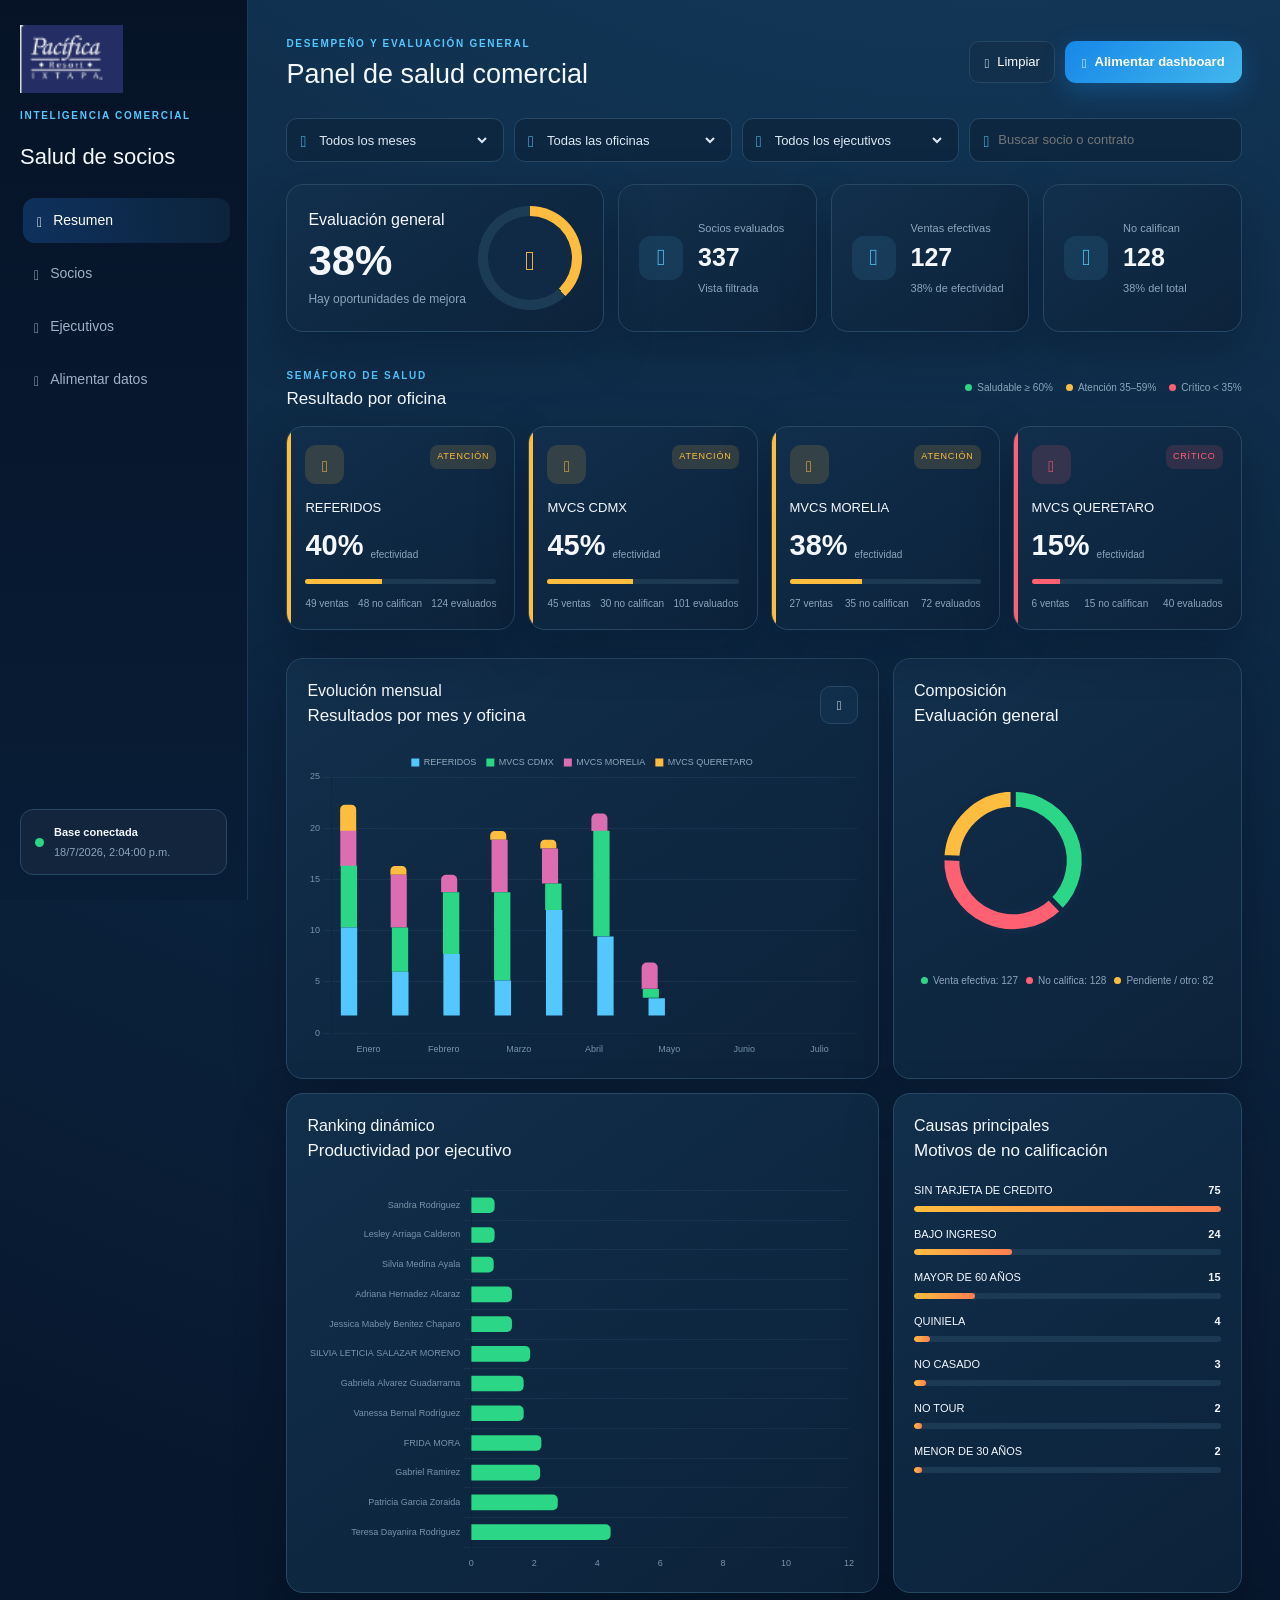
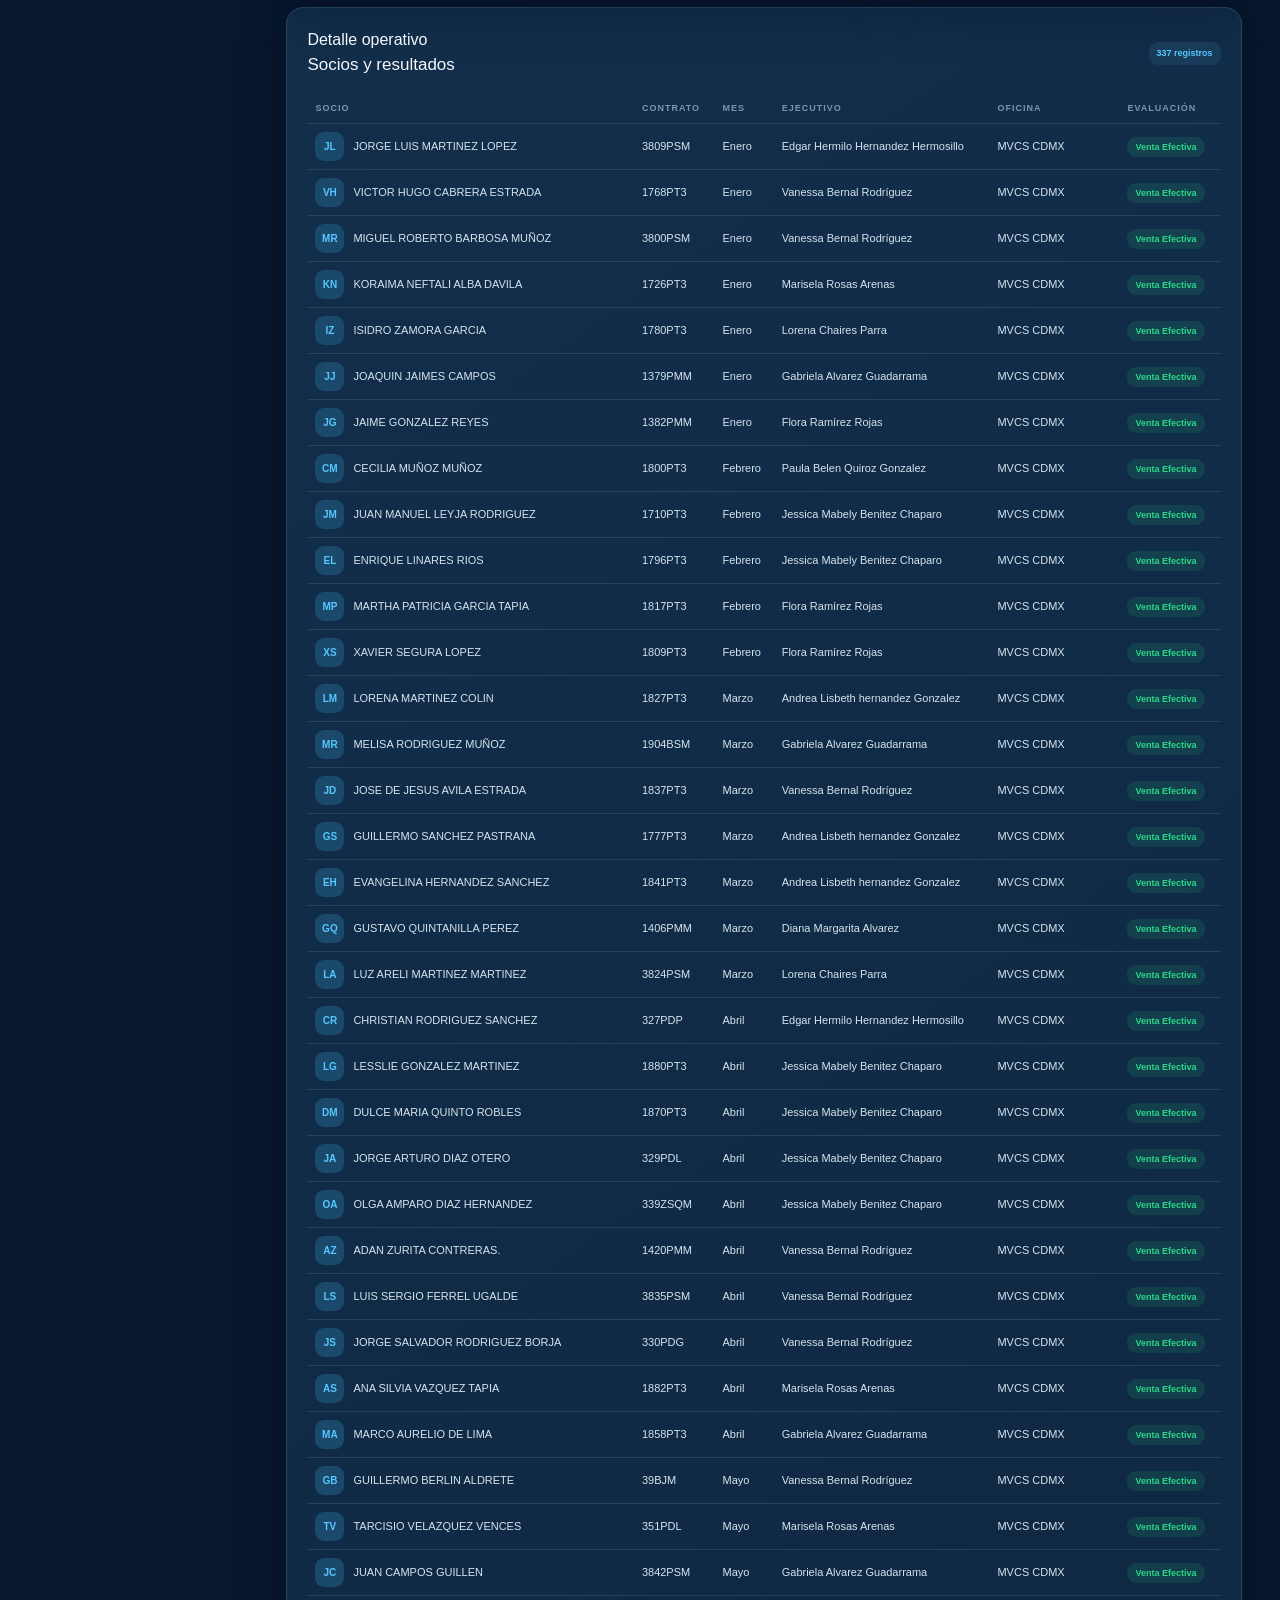
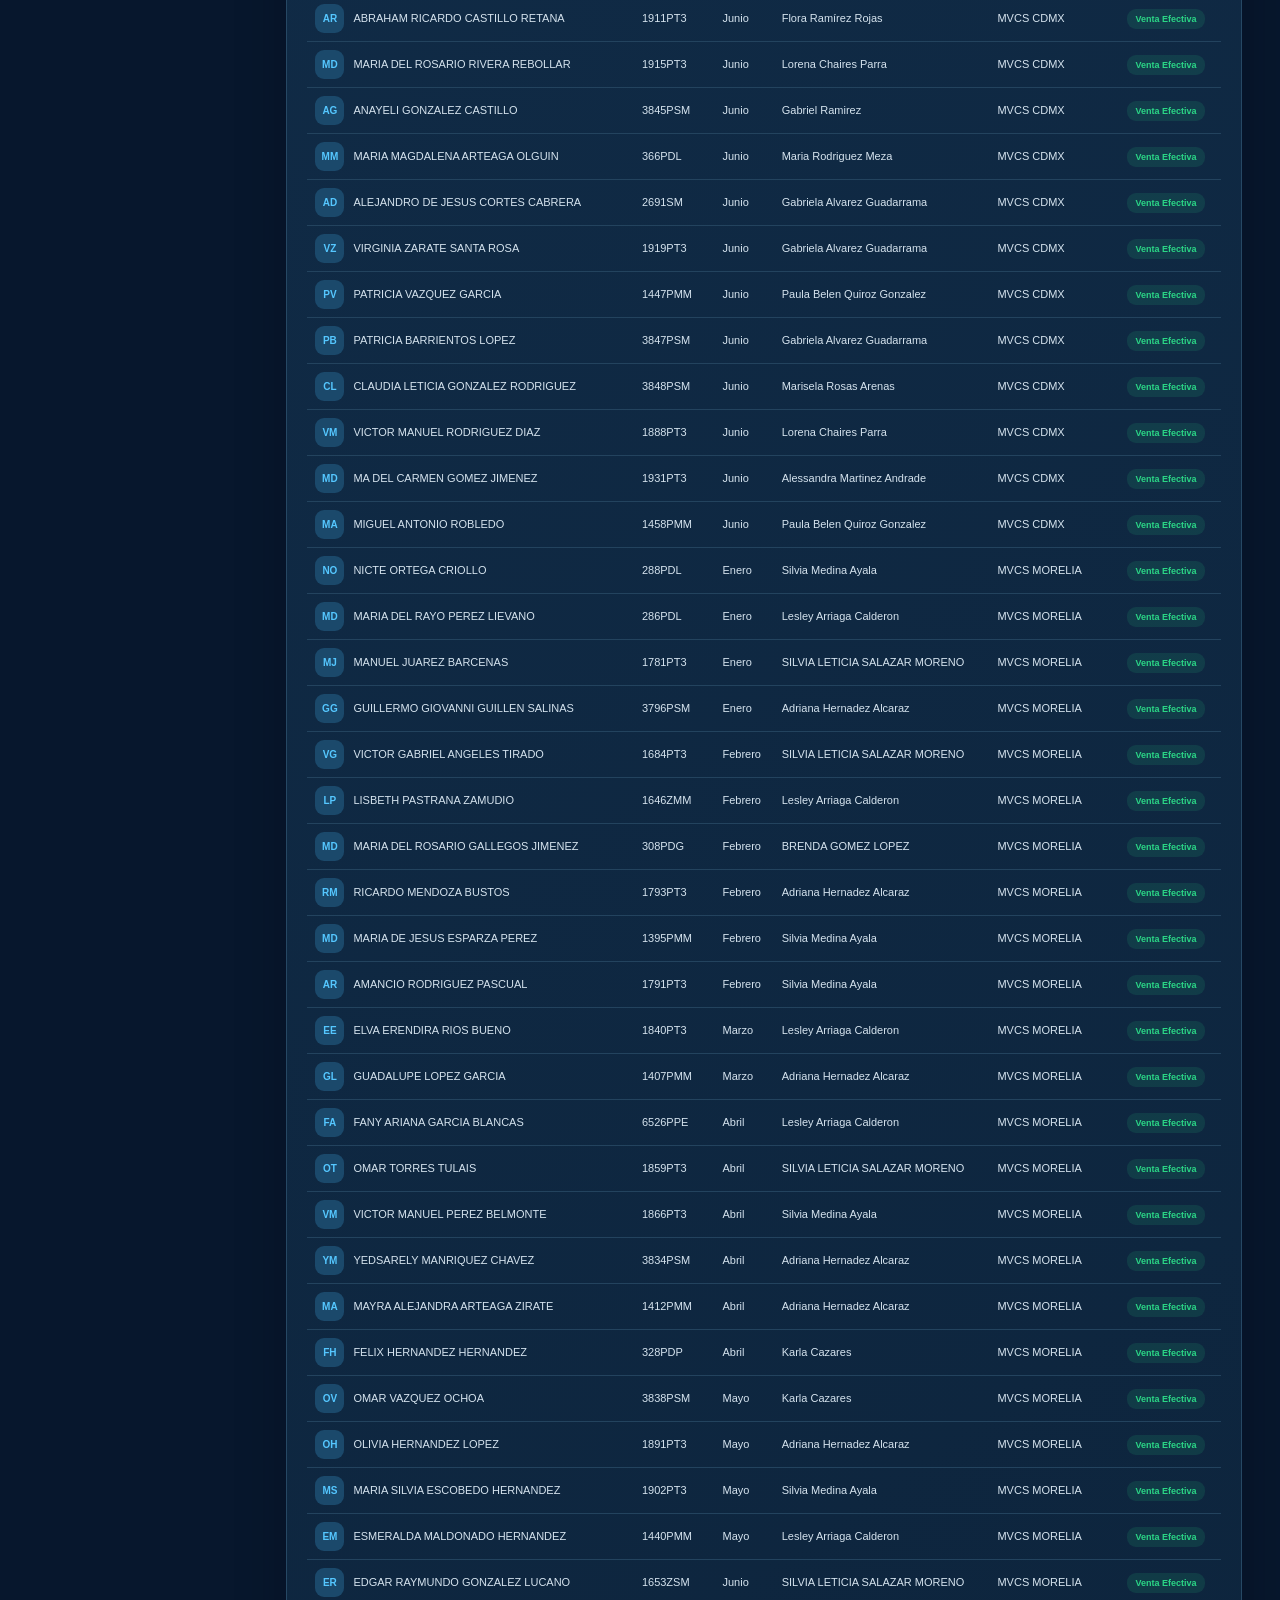
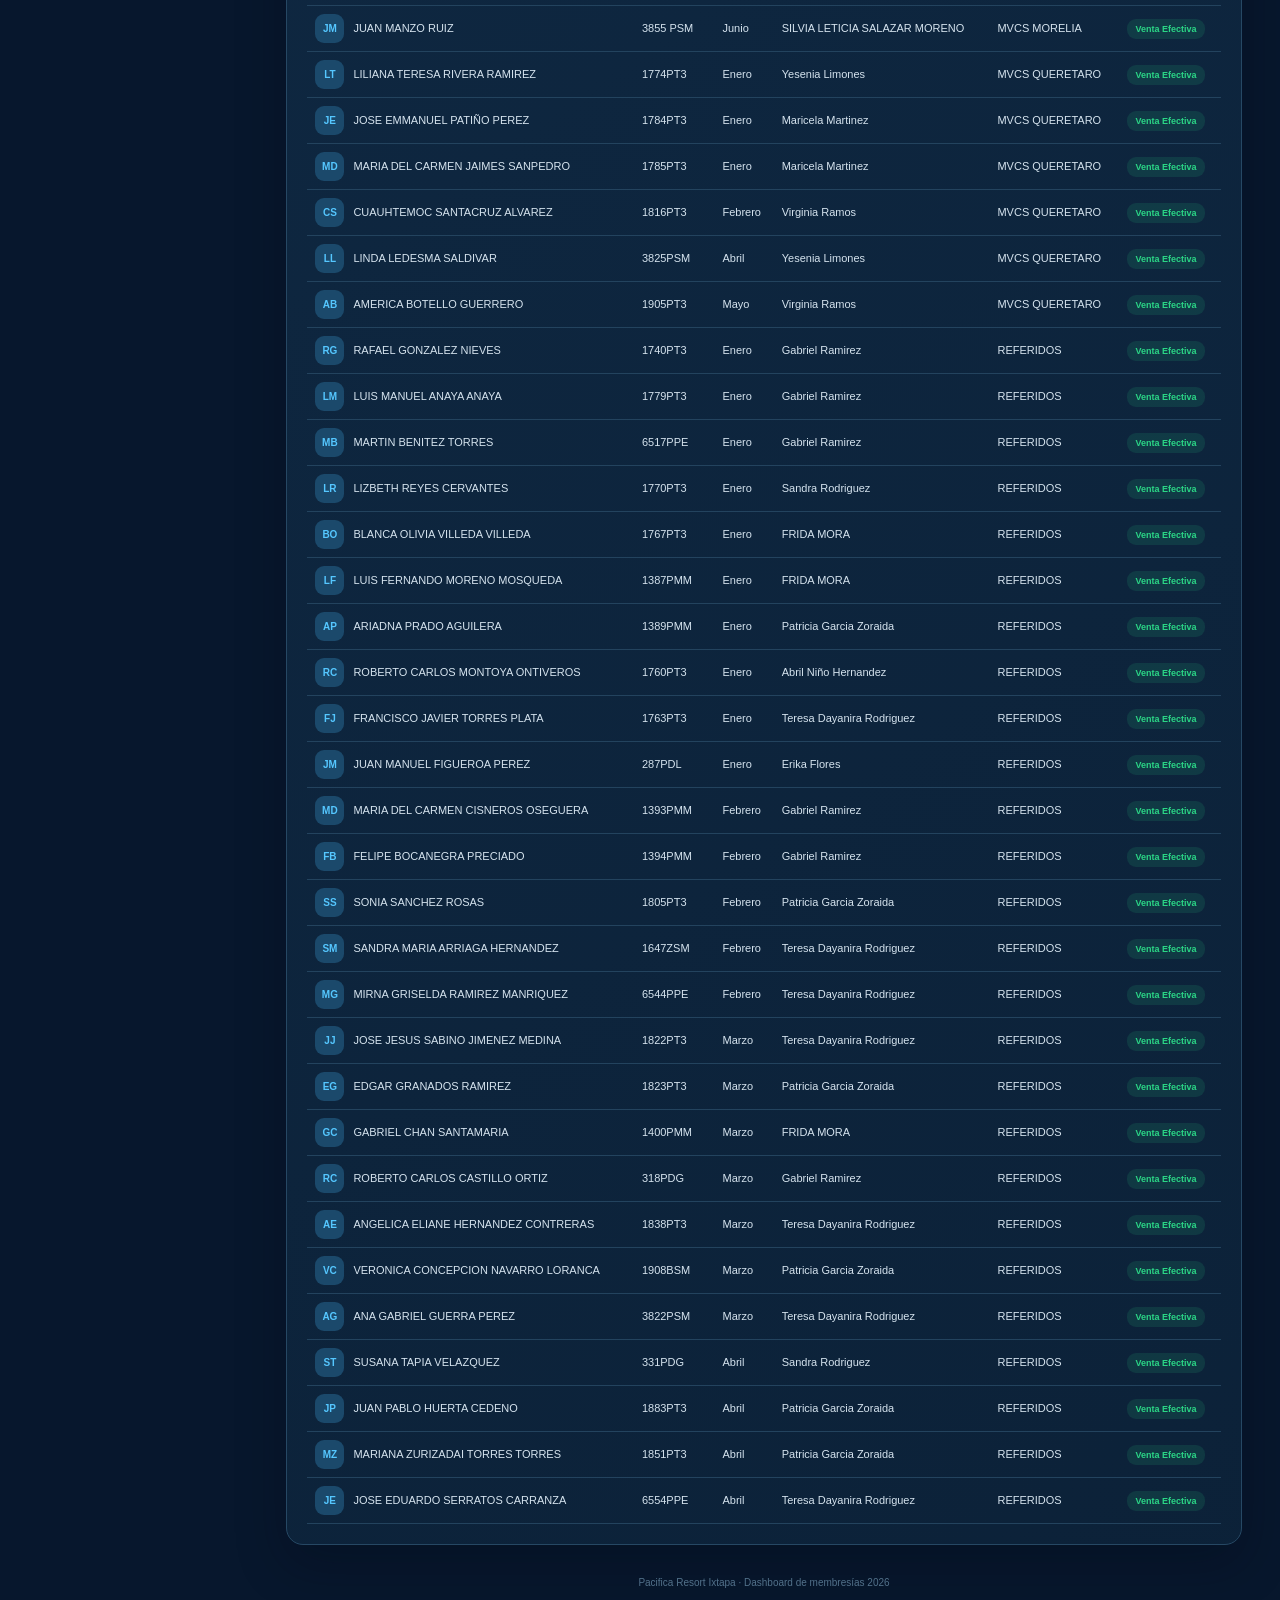
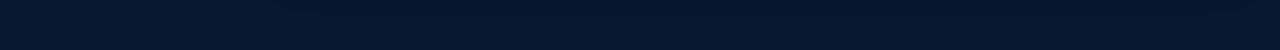
==== commit c6c69027: "Update index.html" ====
--- a/index.html
+++ b/index.html
@@ -1,3 +1,10 @@
+<!doctype html><html lang="es"><head><meta charset="utf-8"><meta name="viewport" content="width=device-width,initial-scale=1">
+<title>RENDIMIENTO DE VENTAS DE MEBRESIAS POR OFICINA | Pacifica</title>
+<style>@charset "UTF-8";/*!
+ * Bootstrap  v5.3.3 (https://getbootstrap.com/)
+ * Copyright 2011-2024 The Bootstrap Authors
+ * Licensed under MIT (https://github.com/twbs/bootstrap/blob/main/LICENSE)
+ */:root,[data-bs-theme=light]{--bs-blue:#0d6efd;--bs-indigo:#6610f2;--bs-purple:#6f42c1;--bs-pink:#d63384;--bs-red:#dc3545;--bs-orange:#fd7e14;--bs-yellow:#ffc107;--bs-green:#198754;--bs-teal:#20c997;--bs-cyan:#0dcaf0;--bs-black:#000;--bs-white:#fff;--bs-gray:#6c757d;--bs-gray-dark:#343a40;--bs-gray-100:#f8f9fa;--bs-gray-200:#e9ecef;--bs-gray-300:#dee2e6;--bs-gray-400:#ced4da;--bs-gray-500:#adb5bd;--bs-gray-600:#6c757d;--bs-gray-700:#495057;--bs-gray-800:#343a40;--bs-gray-900:#212529;--bs-primary:#0d6efd;--bs-secondary:#6c757d;--bs-success:#198754;--bs-info:#0dcaf0;--bs-warning:#ffc107;--bs-danger:#dc3545;--bs-light:#f8f9fa;--bs-dark:#212529;--bs-primary-rgb:13,110,253;--bs-secondary-rgb:108,117,125;--bs-success-rgb:25,135,84;--bs-info-rgb:13,202,240;--bs-warning-rgb:255,193,7;--bs-danger-rgb:220,53,69;--bs-light-rgb:248,249,250;--bs-dark-rgb:33,37,41;--bs-primary-text-emphasis:#052c65;--bs-secondary-text-emphasis:#2b2f32;--bs-success-text-emphasis:#0a3622;--bs-info-text-emphasis:#055160;--bs-warning-text-emphasis:#664d03;--bs-danger-text-emphasis:#58151c;--bs-light-text-emphasis:#495057;--bs-dark-text-emphasis:#495057;--bs-primary-bg-subtle:#cfe2ff;--bs-secondary-bg-subtle:#e2e3e5;--bs-success-bg-subtle:#d1e7dd;--bs-info-bg-subtle:#cff4fc;--bs-warning-bg-subtle:#fff3cd;--bs-danger-bg-subtle:#f8d7da;--bs-light-bg-subtle:#fcfcfd;--bs-dark-bg-subtle:#ced4da;--bs-primary-border-subtle:#9ec5fe;--bs-secondary-border-subtle:#c4c8cb;--bs-success-border-subtle:#a3cfbb;--bs-info-border-subtle:#9eeaf9;--bs-warning-border-subtle:#ffe69c;--bs-danger-border-subtle:#f1aeb5;--bs-light-border-subtle:#e9ecef;--bs-dark-border-subtle:#adb5bd;--bs-white-rgb:255,255,255;--bs-black-rgb:0,0,0;--bs-font-sans-serif:system-ui,-apple-system,"Segoe UI",Roboto,"Helvetica Neue","Noto Sans","Liberation Sans",Arial,sans-serif,"Apple Color Emoji","Segoe UI Emoji","Segoe UI Symbol","Noto Color Emoji";--bs-font-monospace:SFMono-Regular,Menlo,Monaco,Consolas,"Liberation Mono","Courier New",monospace;--bs-gradient:linear-gradient(180deg, rgba(255, 255, 255, 0.15), rgba(255, 255, 255, 0));--bs-body-font-family:var(--bs-font-sans-serif);--bs-body-font-size:1rem;--bs-body-font-weight:400;--bs-body-line-height:1.5;--bs-body-color:#212529;--bs-body-color-rgb:33,37,41;--bs-body-bg:#fff;--bs-body-bg-rgb:255,255,255;--bs-emphasis-color:#000;--bs-emphasis-color-rgb:0,0,0;--bs-secondary-color:rgba(33, 37, 41, 0.75);--bs-secondary-color-rgb:33,37,41;--bs-secondary-bg:#e9ecef;--bs-secondary-bg-rgb:233,236,239;--bs-tertiary-color:rgba(33, 37, 41, 0.5);--bs-tertiary-color-rgb:33,37,41;--bs-tertiary-bg:#f8f9fa;--bs-tertiary-bg-rgb:248,249,250;--bs-heading-color:inherit;--bs-link-color:#0d6efd;--bs-link-color-rgb:13,110,253;--bs-link-decoration:underline;--bs-link-hover-color:#0a58ca;--bs-link-hover-color-rgb:10,88,202;--bs-code-color:#d63384;--bs-highlight-color:#212529;--bs-highlight-bg:#fff3cd;--bs-border-width:1px;--bs-border-style:solid;--bs-border-color:#dee2e6;--bs-border-color-translucent:rgba(0, 0, 0, 0.175);--bs-border-radius:0.375rem;--bs-border-radius-sm:0.25rem;--bs-border-radius-lg:0.5rem;--bs-border-radius-xl:1rem;--bs-border-radius-xxl:2rem;--bs-border-radius-2xl:var(--bs-border-radius-xxl);--bs-border-radius-pill:50rem;--bs-box-shadow:0 0.5rem 1rem rgba(0, 0, 0, 0.15);--bs-box-shadow-sm:0 0.125rem 0.25rem rgba(0, 0, 0, 0.075);--bs-box-shadow-lg:0 1rem 3rem rgba(0, 0, 0, 0.175);--bs-box-shadow-inset:inset 0 1px 2px rgba(0, 0, 0, 0.075);--bs-focus-ring-width:0.25rem;--bs-focus-ring-opacity:0.25;--bs-focus-ring-color:rgba(13, 110, 253, 0.25);--bs-form-valid-color:#198754;--bs-form-valid-border-color:#198754;--bs-form-invalid-color:#dc3545;--bs-form-invalid-border-color:#dc3545}[data-bs-theme=dark]{color-scheme:dark;--bs-body-color:#dee2e6;--bs-body-color-rgb:222,226,230;--bs-body-bg:#212529;--bs-body-bg-rgb:33,37,41;--bs-emphasis-color:#fff;--bs-emphasis-color-rgb:255,255,255;--bs-secondary-color:rgba(222, 226, 230, 0.75);--bs-secondary-color-rgb:222,226,230;--bs-secondary-bg:#343a40;--bs-secondary-bg-rgb:52,58,64;--bs-tertiary-color:rgba(222, 226, 230, 0.5);--bs-tertiary-color-rgb:222,226,230;--bs-tertiary-bg:#2b3035;--bs-tertiary-bg-rgb:43,48,53;--bs-primary-text-emphasis:#6ea8fe;--bs-secondary-text-emphasis:#a7acb1;--bs-success-text-emphasis:#75b798;--bs-info-text-emphasis:#6edff6;--bs-warning-text-emphasis:#ffda6a;--bs-danger-text-emphasis:#ea868f;--bs-light-text-emphasis:#f8f9fa;--bs-dark-text-emphasis:#dee2e6;--bs-primary-bg-subtle:#031633;--bs-secondary-bg-subtle:#161719;--bs-success-bg-subtle:#051b11;--bs-info-bg-subtle:#032830;--bs-warning-bg-subtle:#332701;--bs-danger-bg-subtle:#2c0b0e;--bs-light-bg-subtle:#343a40;--bs-dark-bg-subtle:#1a1d20;--bs-primary-border-subtle:#084298;--bs-secondary-border-subtle:#41464b;--bs-success-border-subtle:#0f5132;--bs-info-border-subtle:#087990;--bs-warning-border-subtle:#997404;--bs-danger-border-subtle:#842029;--bs-light-border-subtle:#495057;--bs-dark-border-subtle:#343a40;--bs-heading-color:inherit;--bs-link-color:#6ea8fe;--bs-link-hover-color:#8bb9fe;--bs-link-color-rgb:110,168,254;--bs-link-hover-color-rgb:139,185,254;--bs-code-color:#e685b5;--bs-highlight-color:#dee2e6;--bs-highlight-bg:#664d03;--bs-border-color:#495057;--bs-border-color-translucent:rgba(255, 255, 255, 0.15);--bs-form-valid-color:#75b798;--bs-form-valid-border-color:#75b798;--bs-form-invalid-color:#ea868f;--bs-form-invalid-border-color:#ea868f}*,::after,::before{box-sizing:border-box}@media (prefers-reduced-motion:no-preference){:root{scroll-behavior:smooth}}body{margin:0;font-family:var(--bs-body-font-family);font-size:var(--bs-body-font-size);font-weight:var(--bs-body-font-weight);line-height:var(--bs-body-line-height);color:var(--bs-body-color);text-align:var(--bs-body-text-align);background-color:var(--bs-body-bg);-webkit-text-size-adjust:100%;-webkit-tap-highlight-color:transparent}hr{margin:1rem 0;color:inherit;border:0;border-top:var(--bs-border-width) solid;opacity:.25}.h1,.h2,.h3,.h4,.h5,.h6,h1,h2,h3,h4,h5,h6{margin-top:0;margin-bottom:.5rem;font-weight:500;line-height:1.2;color:var(--bs-heading-color)}.h1,h1{font-size:calc(1.375rem + 1.5vw)}@media (min-width:1200px){.h1,h1{font-size:2.5rem}}.h2,h2{font-size:calc(1.325rem + .9vw)}@media (min-width:1200px){.h2,h2{font-size:2rem}}.h3,h3{font-size:calc(1.3rem + .6vw)}@media (min-width:1200px){.h3,h3{font-size:1.75rem}}.h4,h4{font-size:calc(1.275rem + .3vw)}@media (min-width:1200px){.h4,h4{font-size:1.5rem}}.h5,h5{font-size:1.25rem}.h6,h6{font-size:1rem}p{margin-top:0;margin-bottom:1rem}abbr[title]{-webkit-text-decoration:underline dotted;text-decoration:underline dotted;cursor:help;-webkit-text-decoration-skip-ink:none;text-decoration-skip-ink:none}address{margin-bottom:1rem;font-style:normal;line-height:inherit}ol,ul{padding-left:2rem}dl,ol,ul{margin-top:0;margin-bottom:1rem}ol ol,ol ul,ul ol,ul ul{margin-bottom:0}dt{font-weight:700}dd{margin-bottom:.5rem;margin-left:0}blockquote{margin:0 0 1rem}b,strong{font-weight:bolder}.small,small{font-size:.875em}.mark,mark{padding:.1875em;color:var(--bs-highlight-color);background-color:var(--bs-highlight-bg)}sub,sup{position:relative;font-size:.75em;line-height:0;vertical-align:baseline}sub{bottom:-.25em}sup{top:-.5em}a{color:rgba(var(--bs-link-color-rgb),var(--bs-link-opacity,1));text-decoration:underline}a:hover{--bs-link-color-rgb:var(--bs-link-hover-color-rgb)}a:not([href]):not([class]),a:not([href]):not([class]):hover{color:inherit;text-decoration:none}code,kbd,pre,samp{font-family:var(--bs-font-monospace);font-size:1em}pre{display:block;margin-top:0;margin-bottom:1rem;overflow:auto;font-size:.875em}pre code{font-size:inherit;color:inherit;word-break:normal}code{font-size:.875em;color:var(--bs-code-color);word-wrap:break-word}a>code{color:inherit}kbd{padding:.1875rem .375rem;font-size:.875em;color:var(--bs-body-bg);background-color:var(--bs-body-color);border-radius:.25rem}kbd kbd{padding:0;font-size:1em}figure{margin:0 0 1rem}img,svg{vertical-align:middle}table{caption-side:bottom;border-collapse:collapse}caption{padding-top:.5rem;padding-bottom:.5rem;color:var(--bs-secondary-color);text-align:left}th{text-align:inherit;text-align:-webkit-match-parent}tbody,td,tfoot,th,thead,tr{border-color:inherit;border-style:solid;border-width:0}label{display:inline-block}button{border-radius:0}button:focus:not(:focus-visible){outline:0}button,input,optgroup,select,textarea{margin:0;font-family:inherit;font-size:inherit;line-height:inherit}button,select{text-transform:none}[role=button]{cursor:pointer}select{word-wrap:normal}select:disabled{opacity:1}[list]:not([type=date]):not([type=datetime-local]):not([type=month]):not([type=week]):not([type=time])::-webkit-calendar-picker-indicator{display:none!important}[type=button],[type=reset],[type=submit],button{-webkit-appearance:button}[type=button]:not(:disabled),[type=reset]:not(:disabled),[type=submit]:not(:disabled),button:not(:disabled){cursor:pointer}::-moz-focus-inner{padding:0;border-style:none}textarea{resize:vertical}fieldset{min-width:0;padding:0;margin:0;border:0}legend{float:left;width:100%;padding:0;margin-bottom:.5rem;font-size:calc(1.275rem + .3vw);line-height:inherit}@media (min-width:1200px){legend{font-size:1.5rem}}legend+*{clear:left}::-webkit-datetime-edit-day-field,::-webkit-datetime-edit-fields-wrapper,::-webkit-datetime-edit-hour-field,::-webkit-datetime-edit-minute,::-webkit-datetime-edit-month-field,::-webkit-datetime-edit-text,::-webkit-datetime-edit-year-field{padding:0}::-webkit-inner-spin-button{height:auto}[type=search]{-webkit-appearance:textfield;outline-offset:-2px}::-webkit-search-decoration{-webkit-appearance:none}::-webkit-color-swatch-wrapper{padding:0}::-webkit-file-upload-button{font:inherit;-webkit-appearance:button}::file-selector-button{font:inherit;-webkit-appearance:button}output{display:inline-block}iframe{border:0}summary{display:list-item;cursor:pointer}progress{vertical-align:baseline}[hidden]{display:none!important}.lead{font-size:1.25rem;font-weight:300}.display-1{font-size:calc(1.625rem + 4.5vw);font-weight:300;line-height:1.2}@media (min-width:1200px){.display-1{font-size:5rem}}.display-2{font-size:calc(1.575rem + 3.9vw);font-weight:300;line-height:1.2}@media (min-width:1200px){.display-2{font-size:4.5rem}}.display-3{font-size:calc(1.525rem + 3.3vw);font-weight:300;line-height:1.2}@media (min-width:1200px){.display-3{font-size:4rem}}.display-4{font-size:calc(1.475rem + 2.7vw);font-weight:300;line-height:1.2}@media (min-width:1200px){.display-4{font-size:3.5rem}}.display-5{font-size:calc(1.425rem + 2.1vw);font-weight:300;line-height:1.2}@media (min-width:1200px){.display-5{font-size:3rem}}.display-6{font-size:calc(1.375rem + 1.5vw);font-weight:300;line-height:1.2}@media (min-width:1200px){.display-6{font-size:2.5rem}}.list-unstyled{padding-left:0;list-style:none}.list-inline{padding-left:0;list-style:none}.list-inline-item{display:inline-block}.list-inline-item:not(:last-child){margin-right:.5rem}.initialism{font-size:.875em;text-transform:uppercase}.blockquote{margin-bottom:1rem;font-size:1.25rem}.blockquote>:last-child{margin-bottom:0}.blockquote-footer{margin-top:-1rem;margin-bottom:1rem;font-size:.875em;color:#6c757d}.blockquote-footer::before{content:"— "}.img-fluid{max-width:100%;height:auto}.img-thumbnail{padding:.25rem;background-color:var(--bs-body-bg);border:var(--bs-border-width) solid var(--bs-border-color);border-radius:var(--bs-border-radius);max-width:100%;height:auto}.figure{display:inline-block}.figure-img{margin-bottom:.5rem;line-height:1}.figure-caption{font-size:.875em;color:var(--bs-secondary-color)}.container,.container-fluid,.container-lg,.container-md,.container-sm,.container-xl,.container-xxl{--bs-gutter-x:1.5rem;--bs-gutter-y:0;width:100%;padding-right:calc(var(--bs-gutter-x) * .5);padding-left:calc(var(--bs-gutter-x) * .5);margin-right:auto;margin-left:auto}@media (min-width:576px){.container,.container-sm{max-width:540px}}@media (min-width:768px){.container,.container-md,.container-sm{max-width:720px}}@media (min-width:992px){.container,.container-lg,.container-md,.container-sm{max-width:960px}}@media (min-width:1200px){.container,.container-lg,.container-md,.container-sm,.container-xl{max-width:1140px}}@media (min-width:1400px){.container,.container-lg,.container-md,.container-sm,.container-xl,.container-xxl{max-width:1320px}}:root{--bs-breakpoint-xs:0;--bs-breakpoint-sm:576px;--bs-breakpoint-md:768px;--bs-breakpoint-lg:992px;--bs-breakpoint-xl:1200px;--bs-breakpoint-xxl:1400px}.row{--bs-gutter-x:1.5rem;--bs-gutter-y:0;display:flex;flex-wrap:wrap;margin-top:calc(-1 * var(--bs-gutter-y));margin-right:calc(-.5 * var(--bs-gutter-x));margin-left:calc(-.5 * var(--bs-gutter-x))}.row>*{flex-shrink:0;width:100%;max-width:100%;padding-right:calc(var(--bs-gutter-x) * .5);padding-left:calc(var(--bs-gutter-x) * .5);margin-top:var(--bs-gutter-y)}.col{flex:1 0 0%}.row-cols-auto>*{flex:0 0 auto;width:auto}.row-cols-1>*{flex:0 0 auto;width:100%}.row-cols-2>*{flex:0 0 auto;width:50%}.row-cols-3>*{flex:0 0 auto;width:33.33333333%}.row-cols-4>*{flex:0 0 auto;width:25%}.row-cols-5>*{flex:0 0 auto;width:20%}.row-cols-6>*{flex:0 0 auto;width:16.66666667%}.col-auto{flex:0 0 auto;width:auto}.col-1{flex:0 0 auto;width:8.33333333%}.col-2{flex:0 0 auto;width:16.66666667%}.col-3{flex:0 0 auto;width:25%}.col-4{flex:0 0 auto;width:33.33333333%}.col-5{flex:0 0 auto;width:41.66666667%}.col-6{flex:0 0 auto;width:50%}.col-7{flex:0 0 auto;width:58.33333333%}.col-8{flex:0 0 auto;width:66.66666667%}.col-9{flex:0 0 auto;width:75%}.col-10{flex:0 0 auto;width:83.33333333%}.col-11{flex:0 0 auto;width:91.66666667%}.col-12{flex:0 0 auto;width:100%}.offset-1{margin-left:8.33333333%}.offset-2{margin-left:16.66666667%}.offset-3{margin-left:25%}.offset-4{margin-left:33.33333333%}.offset-5{margin-left:41.66666667%}.offset-6{margin-left:50%}.offset-7{margin-left:58.33333333%}.offset-8{margin-left:66.66666667%}.offset-9{margin-left:75%}.offset-10{margin-left:83.33333333%}.offset-11{margin-left:91.66666667%}.g-0,.gx-0{--bs-gutter-x:0}.g-0,.gy-0{--bs-gutter-y:0}.g-1,.gx-1{--bs-gutter-x:0.25rem}.g-1,.gy-1{--bs-gutter-y:0.25rem}.g-2,.gx-2{--bs-gutter-x:0.5rem}.g-2,.gy-2{--bs-gutter-y:0.5rem}.g-3,.gx-3{--bs-gutter-x:1rem}.g-3,.gy-3{--bs-gutter-y:1rem}.g-4,.gx-4{--bs-gutter-x:1.5rem}.g-4,.gy-4{--bs-gutter-y:1.5rem}.g-5,.gx-5{--bs-gutter-x:3rem}.g-5,.gy-5{--bs-gutter-y:3rem}@media (min-width:576px){.col-sm{flex:1 0 0%}.row-cols-sm-auto>*{flex:0 0 auto;width:auto}.row-cols-sm-1>*{flex:0 0 auto;width:100%}.row-cols-sm-2>*{flex:0 0 auto;width:50%}.row-cols-sm-3>*{flex:0 0 auto;width:33.33333333%}.row-cols-sm-4>*{flex:0 0 auto;width:25%}.row-cols-sm-5>*{flex:0 0 auto;width:20%}.row-cols-sm-6>*{flex:0 0 auto;width:16.66666667%}.col-sm-auto{flex:0 0 auto;width:auto}.col-sm-1{flex:0 0 auto;width:8.33333333%}.col-sm-2{flex:0 0 auto;width:16.66666667%}.col-sm-3{flex:0 0 auto;width:25%}.col-sm-4{flex:0 0 auto;width:33.33333333%}.col-sm-5{flex:0 0 auto;width:41.66666667%}.col-sm-6{flex:0 0 auto;width:50%}.col-sm-7{flex:0 0 auto;width:58.33333333%}.col-sm-8{flex:0 0 auto;width:66.66666667%}.col-sm-9{flex:0 0 auto;width:75%}.col-sm-10{flex:0 0 auto;width:83.33333333%}.col-sm-11{flex:0 0 auto;width:91.66666667%}.col-sm-12{flex:0 0 auto;width:100%}.offset-sm-0{margin-left:0}.offset-sm-1{margin-left:8.33333333%}.offset-sm-2{margin-left:16.66666667%}.offset-sm-3{margin-left:25%}.offset-sm-4{margin-left:33.33333333%}.offset-sm-5{margin-left:41.66666667%}.offset-sm-6{margin-left:50%}.offset-sm-7{margin-left:58.33333333%}.offset-sm-8{margin-left:66.66666667%}.offset-sm-9{margin-left:75%}.offset-sm-10{margin-left:83.33333333%}.offset-sm-11{margin-left:91.66666667%}.g-sm-0,.gx-sm-0{--bs-gutter-x:0}.g-sm-0,.gy-sm-0{--bs-gutter-y:0}.g-sm-1,.gx-sm-1{--bs-gutter-x:0.25rem}.g-sm-1,.gy-sm-1{--bs-gutter-y:0.25rem}.g-sm-2,.gx-sm-2{--bs-gutter-x:0.5rem}.g-sm-2,.gy-sm-2{--bs-gutter-y:0.5rem}.g-sm-3,.gx-sm-3{--bs-gutter-x:1rem}.g-sm-3,.gy-sm-3{--bs-gutter-y:1rem}.g-sm-4,.gx-sm-4{--bs-gutter-x:1.5rem}.g-sm-4,.gy-sm-4{--bs-gutter-y:1.5rem}.g-sm-5,.gx-sm-5{--bs-gutter-x:3rem}.g-sm-5,.gy-sm-5{--bs-gutter-y:3rem}}@media (min-width:768px){.col-md{flex:1 0 0%}.row-cols-md-auto>*{flex:0 0 auto;width:auto}.row-cols-md-1>*{flex:0 0 auto;width:100%}.row-cols-md-2>*{flex:0 0 auto;width:50%}.row-cols-md-3>*{flex:0 0 auto;width:33.33333333%}.row-cols-md-4>*{flex:0 0 auto;width:25%}.row-cols-md-5>*{flex:0 0 auto;width:20%}.row-cols-md-6>*{flex:0 0 auto;width:16.66666667%}.col-md-auto{flex:0 0 auto;width:auto}.col-md-1{flex:0 0 auto;width:8.33333333%}.col-md-2{flex:0 0 auto;width:16.66666667%}.col-md-3{flex:0 0 auto;width:25%}.col-md-4{flex:0 0 auto;width:33.33333333%}.col-md-5{flex:0 0 auto;width:41.66666667%}.col-md-6{flex:0 0 auto;width:50%}.col-md-7{flex:0 0 auto;width:58.33333333%}.col-md-8{flex:0 0 auto;width:66.66666667%}.col-md-9{flex:0 0 auto;width:75%}.col-md-10{flex:0 0 auto;width:83.33333333%}.col-md-11{flex:0 0 auto;width:91.66666667%}.col-md-12{flex:0 0 auto;width:100%}.offset-md-0{margin-left:0}.offset-md-1{margin-left:8.33333333%}.offset-md-2{margin-left:16.66666667%}.offset-md-3{margin-left:25%}.offset-md-4{margin-left:33.33333333%}.offset-md-5{margin-left:41.66666667%}.offset-md-6{margin-left:50%}.offset-md-7{margin-left:58.33333333%}.offset-md-8{margin-left:66.66666667%}.offset-md-9{margin-left:75%}.offset-md-10{margin-left:83.33333333%}.offset-md-11{margin-left:91.66666667%}.g-md-0,.gx-md-0{--bs-gutter-x:0}.g-md-0,.gy-md-0{--bs-gutter-y:0}.g-md-1,.gx-md-1{--bs-gutter-x:0.25rem}.g-md-1,.gy-md-1{--bs-gutter-y:0.25rem}.g-md-2,.gx-md-2{--bs-gutter-x:0.5rem}.g-md-2,.gy-md-2{--bs-gutter-y:0.5rem}.g-md-3,.gx-md-3{--bs-gutter-x:1rem}.g-md-3,.gy-md-3{--bs-gutter-y:1rem}.g-md-4,.gx-md-4{--bs-gutter-x:1.5rem}.g-md-4,.gy-md-4{--bs-gutter-y:1.5rem}.g-md-5,.gx-md-5{--bs-gutter-x:3rem}.g-md-5,.gy-md-5{--bs-gutter-y:3rem}}@media (min-width:992px){.col-lg{flex:1 0 0%}.row-cols-lg-auto>*{flex:0 0 auto;width:auto}.row-cols-lg-1>*{flex:0 0 auto;width:100%}.row-cols-lg-2>*{flex:0 0 auto;width:50%}.row-cols-lg-3>*{flex:0 0 auto;width:33.33333333%}.row-cols-lg-4>*{flex:0 0 auto;width:25%}.row-cols-lg-5>*{flex:0 0 auto;width:20%}.row-cols-lg-6>*{flex:0 0 auto;width:16.66666667%}.col-lg-auto{flex:0 0 auto;width:auto}.col-lg-1{flex:0 0 auto;width:8.33333333%}.col-lg-2{flex:0 0 auto;width:16.66666667%}.col-lg-3{flex:0 0 auto;width:25%}.col-lg-4{flex:0 0 auto;width:33.33333333%}.col-lg-5{flex:0 0 auto;width:41.66666667%}.col-lg-6{flex:0 0 auto;width:50%}.col-lg-7{flex:0 0 auto;width:58.33333333%}.col-lg-8{flex:0 0 auto;width:66.66666667%}.col-lg-9{flex:0 0 auto;width:75%}.col-lg-10{flex:0 0 auto;width:83.33333333%}.col-lg-11{flex:0 0 auto;width:91.66666667%}.col-lg-12{flex:0 0 auto;width:100%}.offset-lg-0{margin-left:0}.offset-lg-1{margin-left:8.33333333%}.offset-lg-2{margin-left:16.66666667%}.offset-lg-3{margin-left:25%}.offset-lg-4{margin-left:33.33333333%}.offset-lg-5{margin-left:41.66666667%}.offset-lg-6{margin-left:50%}.offset-lg-7{margin-left:58.33333333%}.offset-lg-8{margin-left:66.66666667%}.offset-lg-9{margin-left:75%}.offset-lg-10{margin-left:83.33333333%}.offset-lg-11{margin-left:91.66666667%}.g-lg-0,.gx-lg-0{--bs-gutter-x:0}.g-lg-0,.gy-lg-0{--bs-gutter-y:0}.g-lg-1,.gx-lg-1{--bs-gutter-x:0.25rem}.g-lg-1,.gy-lg-1{--bs-gutter-y:0.25rem}.g-lg-2,.gx-lg-2{--bs-gutter-x:0.5rem}.g-lg-2,.gy-lg-2{--bs-gutter-y:0.5rem}.g-lg-3,.gx-lg-3{--bs-gutter-x:1rem}.g-lg-3,.gy-lg-3{--bs-gutter-y:1rem}.g-lg-4,.gx-lg-4{--bs-gutter-x:1.5rem}.g-lg-4,.gy-lg-4{--bs-gutter-y:1.5rem}.g-lg-5,.gx-lg-5{--bs-gutter-x:3rem}.g-lg-5,.gy-lg-5{--bs-gutter-y:3rem}}@media (min-width:1200px){.col-xl{flex:1 0 0%}.row-cols-xl-auto>*{flex:0 0 auto;width:auto}.row-cols-xl-1>*{flex:0 0 auto;width:100%}.row-cols-xl-2>*{flex:0 0 auto;width:50%}.row-cols-xl-3>*{flex:0 0 auto;width:33.33333333%}.row-cols-xl-4>*{flex:0 0 auto;width:25%}.row-cols-xl-5>*{flex:0 0 auto;width:20%}.row-cols-xl-6>*{flex:0 0 auto;width:16.66666667%}.col-xl-auto{flex:0 0 auto;width:auto}.col-xl-1{flex:0 0 auto;width:8.33333333%}.col-xl-2{flex:0 0 auto;width:16.66666667%}.col-xl-3{flex:0 0 auto;width:25%}.col-xl-4{flex:0 0 auto;width:33.33333333%}.col-xl-5{flex:0 0 auto;width:41.66666667%}.col-xl-6{flex:0 0 auto;width:50%}.col-xl-7{flex:0 0 auto;width:58.33333333%}.col-xl-8{flex:0 0 auto;width:66.66666667%}.col-xl-9{flex:0 0 auto;width:75%}.col-xl-10{flex:0 0 auto;width:83.33333333%}.col-xl-11{flex:0 0 auto;width:91.66666667%}.col-xl-12{flex:0 0 auto;width:100%}.offset-xl-0{margin-left:0}.offset-xl-1{margin-left:8.33333333%}.offset-xl-2{margin-left:16.66666667%}.offset-xl-3{margin-left:25%}.offset-xl-4{margin-left:33.33333333%}.offset-xl-5{margin-left:41.66666667%}.offset-xl-6{margin-left:50%}.offset-xl-7{margin-left:58.33333333%}.offset-xl-8{margin-left:66.66666667%}.offset-xl-9{margin-left:75%}.offset-xl-10{margin-left:83.33333333%}.offset-xl-11{margin-left:91.66666667%}.g-xl-0,.gx-xl-0{--bs-gutter-x:0}.g-xl-0,.gy-xl-0{--bs-gutter-y:0}.g-xl-1,.gx-xl-1{--bs-gutter-x:0.25rem}.g-xl-1,.gy-xl-1{--bs-gutter-y:0.25rem}.g-xl-2,.gx-xl-2{--bs-gutter-x:0.5rem}.g-xl-2,.gy-xl-2{--bs-gutter-y:0.5rem}.g-xl-3,.gx-xl-3{--bs-gutter-x:1rem}.g-xl-3,.gy-xl-3{--bs-gutter-y:1rem}.g-xl-4,.gx-xl-4{--bs-gutter-x:1.5rem}.g-xl-4,.gy-xl-4{--bs-gutter-y:1.5rem}.g-xl-5,.gx-xl-5{--bs-gutter-x:3rem}.g-xl-5,.gy-xl-5{--bs-gutter-y:3rem}}@media (min-width:1400px){.col-xxl{flex:1 0 0%}.row-cols-xxl-auto>*{flex:0 0 auto;width:auto}.row-cols-xxl-1>*{flex:0 0 auto;width:100%}.row-cols-xxl-2>*{flex:0 0 auto;width:50%}.row-cols-xxl-3>*{flex:0 0 auto;width:33.33333333%}.row-cols-xxl-4>*{flex:0 0 auto;width:25%}.row-cols-xxl-5>*{flex:0 0 auto;width:20%}.row-cols-xxl-6>*{flex:0 0 auto;width:16.66666667%}.col-xxl-auto{flex:0 0 auto;width:auto}.col-xxl-1{flex:0 0 auto;width:8.33333333%}.col-xxl-2{flex:0 0 auto;width:16.66666667%}.col-xxl-3{flex:0 0 auto;width:25%}.col-xxl-4{flex:0 0 auto;width:33.33333333%}.col-xxl-5{flex:0 0 auto;width:41.66666667%}.col-xxl-6{flex:0 0 auto;width:50%}.col-xxl-7{flex:0 0 auto;width:58.33333333%}.col-xxl-8{flex:0 0 auto;width:66.66666667%}.col-xxl-9{flex:0 0 auto;width:75%}.col-xxl-10{flex:0 0 auto;width:83.33333333%}.col-xxl-11{flex:0 0 auto;width:91.66666667%}.col-xxl-12{flex:0 0 auto;width:100%}.offset-xxl-0{margin-left:0}.offset-xxl-1{margin-left:8.33333333%}.offset-xxl-2{margin-left:16.66666667%}.offset-xxl-3{margin-left:25%}.offset-xxl-4{margin-left:33.33333333%}.offset-xxl-5{margin-left:41.66666667%}.offset-xxl-6{margin-left:50%}.offset-xxl-7{margin-left:58.33333333%}.offset-xxl-8{margin-left:66.66666667%}.offset-xxl-9{margin-left:75%}.offset-xxl-10{margin-left:83.33333333%}.offset-xxl-11{margin-left:91.66666667%}.g-xxl-0,.gx-xxl-0{--bs-gutter-x:0}.g-xxl-0,.gy-xxl-0{--bs-gutter-y:0}.g-xxl-1,.gx-xxl-1{--bs-gutter-x:0.25rem}.g-xxl-1,.gy-xxl-1{--bs-gutter-y:0.25rem}.g-xxl-2,.gx-xxl-2{--bs-gutter-x:0.5rem}.g-xxl-2,.gy-xxl-2{--bs-gutter-y:0.5rem}.g-xxl-3,.gx-xxl-3{--bs-gutter-x:1rem}.g-xxl-3,.gy-xxl-3{--bs-gutter-y:1rem}.g-xxl-4,.gx-xxl-4{--bs-gutter-x:1.5rem}.g-xxl-4,.gy-xxl-4{--bs-gutter-y:1.5rem}.g-xxl-5,.gx-xxl-5{--bs-gutter-x:3rem}.g-xxl-5,.gy-xxl-5{--bs-gutter-y:3rem}}.table{--bs-table-color-type:initial;--bs-table-bg-type:initial;--bs-table-color-state:initial;--bs-table-bg-state:initial;--bs-table-color:var(--bs-emphasis-color);--bs-table-bg:var(--bs-body-bg);--bs-table-border-color:var(--bs-border-color);--bs-table-accent-bg:transparent;--bs-table-striped-color:var(--bs-emphasis-color);--bs-table-striped-bg:rgba(var(--bs-emphasis-color-rgb), 0.05);--bs-table-active-color:var(--bs-emphasis-color);--bs-table-active-bg:rgba(var(--bs-emphasis-color-rgb), 0.1);--bs-table-hover-color:var(--bs-emphasis-color);--bs-table-hover-bg:rgba(var(--bs-emphasis-color-rgb), 0.075);width:100%;margin-bottom:1rem;vertical-align:top;border-color:var(--bs-table-border-color)}.table>:not(caption)>*>*{padding:.5rem .5rem;color:var(--bs-table-color-state,var(--bs-table-color-type,var(--bs-table-color)));background-color:var(--bs-table-bg);border-bottom-width:var(--bs-border-width);box-shadow:inset 0 0 0 9999px var(--bs-table-bg-state,var(--bs-table-bg-type,var(--bs-table-accent-bg)))}.table>tbody{vertical-align:inherit}.table>thead{vertical-align:bottom}.table-group-divider{border-top:calc(var(--bs-border-width) * 2) solid currentcolor}.caption-top{caption-side:top}.table-sm>:not(caption)>*>*{padding:.25rem .25rem}.table-bordered>:not(caption)>*{border-width:var(--bs-border-width) 0}.table-bordered>:not(caption)>*>*{border-width:0 var(--bs-border-width)}.table-borderless>:not(caption)>*>*{border-bottom-width:0}.table-borderless>:not(:first-child){border-top-width:0}.table-striped>tbody>tr:nth-of-type(odd)>*{--bs-table-color-type:var(--bs-table-striped-color);--bs-table-bg-type:var(--bs-table-striped-bg)}.table-striped-columns>:not(caption)>tr>:nth-child(2n){--bs-table-color-type:var(--bs-table-striped-color);--bs-table-bg-type:var(--bs-table-striped-bg)}.table-active{--bs-table-color-state:var(--bs-table-active-color);--bs-table-bg-state:var(--bs-table-active-bg)}.table-hover>tbody>tr:hover>*{--bs-table-color-state:var(--bs-table-hover-color);--bs-table-bg-state:var(--bs-table-hover-bg)}.table-primary{--bs-table-color:#000;--bs-table-bg:#cfe2ff;--bs-table-border-color:#a6b5cc;--bs-table-striped-bg:#c5d7f2;--bs-table-striped-color:#000;--bs-table-active-bg:#bacbe6;--bs-table-active-color:#000;--bs-table-hover-bg:#bfd1ec;--bs-table-hover-color:#000;color:var(--bs-table-color);border-color:var(--bs-table-border-color)}.table-secondary{--bs-table-color:#000;--bs-table-bg:#e2e3e5;--bs-table-border-color:#b5b6b7;--bs-table-striped-bg:#d7d8da;--bs-table-striped-color:#000;--bs-table-active-bg:#cbccce;--bs-table-active-color:#000;--bs-table-hover-bg:#d1d2d4;--bs-table-hover-color:#000;color:var(--bs-table-color);border-color:var(--bs-table-border-color)}.table-success{--bs-table-color:#000;--bs-table-bg:#d1e7dd;--bs-table-border-color:#a7b9b1;--bs-table-striped-bg:#c7dbd2;--bs-table-striped-color:#000;--bs-table-active-bg:#bcd0c7;--bs-table-active-color:#000;--bs-table-hover-bg:#c1d6cc;--bs-table-hover-color:#000;color:var(--bs-table-color);border-color:var(--bs-table-border-color)}.table-info{--bs-table-color:#000;--bs-table-bg:#cff4fc;--bs-table-border-color:#a6c3ca;--bs-table-striped-bg:#c5e8ef;--bs-table-striped-color:#000;--bs-table-active-bg:#badce3;--bs-table-active-color:#000;--bs-table-hover-bg:#bfe2e9;--bs-table-hover-color:#000;color:var(--bs-table-color);border-color:var(--bs-table-border-color)}.table-warning{--bs-table-color:#000;--bs-table-bg:#fff3cd;--bs-table-border-color:#ccc2a4;--bs-table-striped-bg:#f2e7c3;--bs-table-striped-color:#000;--bs-table-active-bg:#e6dbb9;--bs-table-active-color:#000;--bs-table-hover-bg:#ece1be;--bs-table-hover-color:#000;color:var(--bs-table-color);border-color:var(--bs-table-border-color)}.table-danger{--bs-table-color:#000;--bs-table-bg:#f8d7da;--bs-table-border-color:#c6acae;--bs-table-striped-bg:#eccccf;--bs-table-striped-color:#000;--bs-table-active-bg:#dfc2c4;--bs-table-active-color:#000;--bs-table-hover-bg:#e5c7ca;--bs-table-hover-color:#000;color:var(--bs-table-color);border-color:var(--bs-table-border-color)}.table-light{--bs-table-color:#000;--bs-table-bg:#f8f9fa;--bs-table-border-color:#c6c7c8;--bs-table-striped-bg:#ecedee;--bs-table-striped-color:#000;--bs-table-active-bg:#dfe0e1;--bs-table-active-color:#000;--bs-table-hover-bg:#e5e6e7;--bs-table-hover-color:#000;color:var(--bs-table-color);border-color:var(--bs-table-border-color)}.table-dark{--bs-table-color:#fff;--bs-table-bg:#212529;--bs-table-border-color:#4d5154;--bs-table-striped-bg:#2c3034;--bs-table-striped-color:#fff;--bs-table-active-bg:#373b3e;--bs-table-active-color:#fff;--bs-table-hover-bg:#323539;--bs-table-hover-color:#fff;color:var(--bs-table-color);border-color:var(--bs-table-border-color)}.table-responsive{overflow-x:auto;-webkit-overflow-scrolling:touch}@media (max-width:575.98px){.table-responsive-sm{overflow-x:auto;-webkit-overflow-scrolling:touch}}@media (max-width:767.98px){.table-responsive-md{overflow-x:auto;-webkit-overflow-scrolling:touch}}@media (max-width:991.98px){.table-responsive-lg{overflow-x:auto;-webkit-overflow-scrolling:touch}}@media (max-width:1199.98px){.table-responsive-xl{overflow-x:auto;-webkit-overflow-scrolling:touch}}@media (max-width:1399.98px){.table-responsive-xxl{overflow-x:auto;-webkit-overflow-scrolling:touch}}.form-label{margin-bottom:.5rem}.col-form-label{padding-top:calc(.375rem + var(--bs-border-width));padding-bottom:calc(.375rem + var(--bs-border-width));margin-bottom:0;font-size:inherit;line-height:1.5}.col-form-label-lg{padding-top:calc(.5rem + var(--bs-border-width));padding-bottom:calc(.5rem + var(--bs-border-width));font-size:1.25rem}.col-form-label-sm{padding-top:calc(.25rem + var(--bs-border-width));padding-bottom:calc(.25rem + var(--bs-border-width));font-size:.875rem}.form-text{margin-top:.25rem;font-size:.875em;color:var(--bs-secondary-color)}.form-control{display:block;width:100%;padding:.375rem .75rem;font-size:1rem;font-weight:400;line-height:1.5;color:var(--bs-body-color);-webkit-appearance:none;-moz-appearance:none;appearance:none;background-color:var(--bs-body-bg);background-clip:padding-box;border:var(--bs-border-width) solid var(--bs-border-color);border-radius:var(--bs-border-radius);transition:border-color .15s ease-in-out,box-shadow .15s ease-in-out}@media (prefers-reduced-motion:reduce){.form-control{transition:none}}.form-control[type=file]{overflow:hidden}.form-control[type=file]:not(:disabled):not([readonly]){cursor:pointer}.form-control:focus{color:var(--bs-body-color);background-color:var(--bs-body-bg);border-color:#86b7fe;outline:0;box-shadow:0 0 0 .25rem rgba(13,110,253,.25)}.form-control::-webkit-date-and-time-value{min-width:85px;height:1.5em;margin:0}.form-control::-webkit-datetime-edit{display:block;padding:0}.form-control::-moz-placeholder{color:var(--bs-secondary-color);opacity:1}.form-control::placeholder{color:var(--bs-secondary-color);opacity:1}.form-control:disabled{background-color:var(--bs-secondary-bg);opacity:1}.form-control::-webkit-file-upload-button{padding:.375rem .75rem;margin:-.375rem -.75rem;-webkit-margin-end:.75rem;margin-inline-end:.75rem;color:var(--bs-body-color);background-color:var(--bs-tertiary-bg);pointer-events:none;border-color:inherit;border-style:solid;border-width:0;border-inline-end-width:var(--bs-border-width);border-radius:0;-webkit-transition:color .15s ease-in-out,background-color .15s ease-in-out,border-color .15s ease-in-out,box-shadow .15s ease-in-out;transition:color .15s ease-in-out,background-color .15s ease-in-out,border-color .15s ease-in-out,box-shadow .15s ease-in-out}.form-control::file-selector-button{padding:.375rem .75rem;margin:-.375rem -.75rem;-webkit-margin-end:.75rem;margin-inline-end:.75rem;color:var(--bs-body-color);background-color:var(--bs-tertiary-bg);pointer-events:none;border-color:inherit;border-style:solid;border-width:0;border-inline-end-width:var(--bs-border-width);border-radius:0;transition:color .15s ease-in-out,background-color .15s ease-in-out,border-color .15s ease-in-out,box-shadow .15s ease-in-out}@media (prefers-reduced-motion:reduce){.form-control::-webkit-file-upload-button{-webkit-transition:none;transition:none}.form-control::file-selector-button{transition:none}}.form-control:hover:not(:disabled):not([readonly])::-webkit-file-upload-button{background-color:var(--bs-secondary-bg)}.form-control:hover:not(:disabled):not([readonly])::file-selector-button{background-color:var(--bs-secondary-bg)}.form-control-plaintext{display:block;width:100%;padding:.375rem 0;margin-bottom:0;line-height:1.5;color:var(--bs-body-color);background-color:transparent;border:solid transparent;border-width:var(--bs-border-width) 0}.form-control-plaintext:focus{outline:0}.form-control-plaintext.form-control-lg,.form-control-plaintext.form-control-sm{padding-right:0;padding-left:0}.form-control-sm{min-height:calc(1.5em + .5rem + calc(var(--bs-border-width) * 2));padding:.25rem .5rem;font-size:.875rem;border-radius:var(--bs-border-radius-sm)}.form-control-sm::-webkit-file-upload-button{padding:.25rem .5rem;margin:-.25rem -.5rem;-webkit-margin-end:.5rem;margin-inline-end:.5rem}.form-control-sm::file-selector-button{padding:.25rem .5rem;margin:-.25rem -.5rem;-webkit-margin-end:.5rem;margin-inline-end:.5rem}.form-control-lg{min-height:calc(1.5em + 1rem + calc(var(--bs-border-width) * 2));padding:.5rem 1rem;font-size:1.25rem;border-radius:var(--bs-border-radius-lg)}.form-control-lg::-webkit-file-upload-button{padding:.5rem 1rem;margin:-.5rem -1rem;-webkit-margin-end:1rem;margin-inline-end:1rem}.form-control-lg::file-selector-button{padding:.5rem 1rem;margin:-.5rem -1rem;-webkit-margin-end:1rem;margin-inline-end:1rem}textarea.form-control{min-height:calc(1.5em + .75rem + calc(var(--bs-border-width) * 2))}textarea.form-control-sm{min-height:calc(1.5em + .5rem + calc(var(--bs-border-width) * 2))}textarea.form-control-lg{min-height:calc(1.5em + 1rem + calc(var(--bs-border-width) * 2))}.form-control-color{width:3rem;height:calc(1.5em + .75rem + calc(var(--bs-border-width) * 2));padding:.375rem}.form-control-color:not(:disabled):not([readonly]){cursor:pointer}.form-control-color::-moz-color-swatch{border:0!important;border-radius:var(--bs-border-radius)}.form-control-color::-webkit-color-swatch{border:0!important;border-radius:var(--bs-border-radius)}.form-control-color.form-control-sm{height:calc(1.5em + .5rem + calc(var(--bs-border-width) * 2))}.form-control-color.form-control-lg{height:calc(1.5em + 1rem + calc(var(--bs-border-width) * 2))}.form-select{--bs-form-select-bg-img:url("data:image/svg+xml,%3csvg xmlns='http://www.w3.org/2000/svg' viewBox='0 0 16 16'%3e%3cpath fill='none' stroke='%23343a40' stroke-linecap='round' stroke-linejoin='round' stroke-width='2' d='m2 5 6 6 6-6'/%3e%3c/svg%3e");display:block;width:100%;padding:.375rem 2.25rem .375rem .75rem;font-size:1rem;font-weight:400;line-height:1.5;color:var(--bs-body-color);-webkit-appearance:none;-moz-appearance:none;appearance:none;background-color:var(--bs-body-bg);background-image:var(--bs-form-select-bg-img),var(--bs-form-select-bg-icon,none);background-repeat:no-repeat;background-position:right .75rem center;background-size:16px 12px;border:var(--bs-border-width) solid var(--bs-border-color);border-radius:var(--bs-border-radius);transition:border-color .15s ease-in-out,box-shadow .15s ease-in-out}@media (prefers-reduced-motion:reduce){.form-select{transition:none}}.form-select:focus{border-color:#86b7fe;outline:0;box-shadow:0 0 0 .25rem rgba(13,110,253,.25)}.form-select[multiple],.form-select[size]:not([size="1"]){padding-right:.75rem;background-image:none}.form-select:disabled{background-color:var(--bs-secondary-bg)}.form-select:-moz-focusring{color:transparent;text-shadow:0 0 0 var(--bs-body-color)}.form-select-sm{padding-top:.25rem;padding-bottom:.25rem;padding-left:.5rem;font-size:.875rem;border-radius:var(--bs-border-radius-sm)}.form-select-lg{padding-top:.5rem;padding-bottom:.5rem;padding-left:1rem;font-size:1.25rem;border-radius:var(--bs-border-radius-lg)}[data-bs-theme=dark] .form-select{--bs-form-select-bg-img:url("data:image/svg+xml,%3csvg xmlns='http://www.w3.org/2000/svg' viewBox='0 0 16 16'%3e%3cpath fill='none' stroke='%23dee2e6' stroke-linecap='round' stroke-linejoin='round' stroke-width='2' d='m2 5 6 6 6-6'/%3e%3c/svg%3e")}.form-check{display:block;min-height:1.5rem;padding-left:1.5em;margin-bottom:.125rem}.form-check .form-check-input{float:left;margin-left:-1.5em}.form-check-reverse{padding-right:1.5em;padding-left:0;text-align:right}.form-check-reverse .form-check-input{float:right;margin-right:-1.5em;margin-left:0}.form-check-input{--bs-form-check-bg:var(--bs-body-bg);flex-shrink:0;width:1em;height:1em;margin-top:.25em;vertical-align:top;-webkit-appearance:none;-moz-appearance:none;appearance:none;background-color:var(--bs-form-check-bg);background-image:var(--bs-form-check-bg-image);background-repeat:no-repeat;background-position:center;background-size:contain;border:var(--bs-border-width) solid var(--bs-border-color);-webkit-print-color-adjust:exact;color-adjust:exact;print-color-adjust:exact}.form-check-input[type=checkbox]{border-radius:.25em}.form-check-input[type=radio]{border-radius:50%}.form-check-input:active{filter:brightness(90%)}.form-check-input:focus{border-color:#86b7fe;outline:0;box-shadow:0 0 0 .25rem rgba(13,110,253,.25)}.form-check-input:checked{background-color:#0d6efd;border-color:#0d6efd}.form-check-input:checked[type=checkbox]{--bs-form-check-bg-image:url("data:image/svg+xml,%3csvg xmlns='http://www.w3.org/2000/svg' viewBox='0 0 20 20'%3e%3cpath fill='none' stroke='%23fff' stroke-linecap='round' stroke-linejoin='round' stroke-width='3' d='m6 10 3 3 6-6'/%3e%3c/svg%3e")}.form-check-input:checked[type=radio]{--bs-form-check-bg-image:url("data:image/svg+xml,%3csvg xmlns='http://www.w3.org/2000/svg' viewBox='-4 -4 8 8'%3e%3ccircle r='2' fill='%23fff'/%3e%3c/svg%3e")}.form-check-input[type=checkbox]:indeterminate{background-color:#0d6efd;border-color:#0d6efd;--bs-form-check-bg-image:url("data:image/svg+xml,%3csvg xmlns='http://www.w3.org/2000/svg' viewBox='0 0 20 20'%3e%3cpath fill='none' stroke='%23fff' stroke-linecap='round' stroke-linejoin='round' stroke-width='3' d='M6 10h8'/%3e%3c/svg%3e")}.form-check-input:disabled{pointer-events:none;filter:none;opacity:.5}.form-check-input:disabled~.form-check-label,.form-check-input[disabled]~.form-check-label{cursor:default;opacity:.5}.form-switch{padding-left:2.5em}.form-switch .form-check-input{--bs-form-switch-bg:url("data:image/svg+xml,%3csvg xmlns='http://www.w3.org/2000/svg' viewBox='-4 -4 8 8'%3e%3ccircle r='3' fill='rgba%280, 0, 0, 0.25%29'/%3e%3c/svg%3e");width:2em;margin-left:-2.5em;background-image:var(--bs-form-switch-bg);background-position:left center;border-radius:2em;transition:background-position .15s ease-in-out}@media (prefers-reduced-motion:reduce){.form-switch .form-check-input{transition:none}}.form-switch .form-check-input:focus{--bs-form-switch-bg:url("data:image/svg+xml,%3csvg xmlns='http://www.w3.org/2000/svg' viewBox='-4 -4 8 8'%3e%3ccircle r='3' fill='%2386b7fe'/%3e%3c/svg%3e")}.form-switch .form-check-input:checked{background-position:right center;--bs-form-switch-bg:url("data:image/svg+xml,%3csvg xmlns='http://www.w3.org/2000/svg' viewBox='-4 -4 8 8'%3e%3ccircle r='3' fill='%23fff'/%3e%3c/svg%3e")}.form-switch.form-check-reverse{padding-right:2.5em;padding-left:0}.form-switch.form-check-reverse .form-check-input{margin-right:-2.5em;margin-left:0}.form-check-inline{display:inline-block;margin-right:1rem}.btn-check{position:absolute;clip:rect(0,0,0,0);pointer-events:none}.btn-check:disabled+.btn,.btn-check[disabled]+.btn{pointer-events:none;filter:none;opacity:.65}[data-bs-theme=dark] .form-switch .form-check-input:not(:checked):not(:focus){--bs-form-switch-bg:url("data:image/svg+xml,%3csvg xmlns='http://www.w3.org/2000/svg' viewBox='-4 -4 8 8'%3e%3ccircle r='3' fill='rgba%28255, 255, 255, 0.25%29'/%3e%3c/svg%3e")}.form-range{width:100%;height:1.5rem;padding:0;-webkit-appearance:none;-moz-appearance:none;appearance:none;background-color:transparent}.form-range:focus{outline:0}.form-range:focus::-webkit-slider-thumb{box-shadow:0 0 0 1px #fff,0 0 0 .25rem rgba(13,110,253,.25)}.form-range:focus::-moz-range-thumb{box-shadow:0 0 0 1px #fff,0 0 0 .25rem rgba(13,110,253,.25)}.form-range::-moz-focus-outer{border:0}.form-range::-webkit-slider-thumb{width:1rem;height:1rem;margin-top:-.25rem;-webkit-appearance:none;appearance:none;background-color:#0d6efd;border:0;border-radius:1rem;-webkit-transition:background-color .15s ease-in-out,border-color .15s ease-in-out,box-shadow .15s ease-in-out;transition:background-color .15s ease-in-out,border-color .15s ease-in-out,box-shadow .15s ease-in-out}@media (prefers-reduced-motion:reduce){.form-range::-webkit-slider-thumb{-webkit-transition:none;transition:none}}.form-range::-webkit-slider-thumb:active{background-color:#b6d4fe}.form-range::-webkit-slider-runnable-track{width:100%;height:.5rem;color:transparent;cursor:pointer;background-color:var(--bs-secondary-bg);border-color:transparent;border-radius:1rem}.form-range::-moz-range-thumb{width:1rem;height:1rem;-moz-appearance:none;appearance:none;background-color:#0d6efd;border:0;border-radius:1rem;-moz-transition:background-color .15s ease-in-out,border-color .15s ease-in-out,box-shadow .15s ease-in-out;transition:background-color .15s ease-in-out,border-color .15s ease-in-out,box-shadow .15s ease-in-out}@media (prefers-reduced-motion:reduce){.form-range::-moz-range-thumb{-moz-transition:none;transition:none}}.form-range::-moz-range-thumb:active{background-color:#b6d4fe}.form-range::-moz-range-track{width:100%;height:.5rem;color:transparent;cursor:pointer;background-color:var(--bs-secondary-bg);border-color:transparent;border-radius:1rem}.form-range:disabled{pointer-events:none}.form-range:disabled::-webkit-slider-thumb{background-color:var(--bs-secondary-color)}.form-range:disabled::-moz-range-thumb{background-color:var(--bs-secondary-color)}.form-floating{position:relative}.form-floating>.form-control,.form-floating>.form-control-plaintext,.form-floating>.form-select{height:calc(3.5rem + calc(var(--bs-border-width) * 2));min-height:calc(3.5rem + calc(var(--bs-border-width) * 2));line-height:1.25}.form-floating>label{position:absolute;top:0;left:0;z-index:2;height:100%;padding:1rem .75rem;overflow:hidden;text-align:start;text-overflow:ellipsis;white-space:nowrap;pointer-events:none;border:var(--bs-border-width) solid transparent;transform-origin:0 0;transition:opacity .1s ease-in-out,transform .1s ease-in-out}@media (prefers-reduced-motion:reduce){.form-floating>label{transition:none}}.form-floating>.form-control,.form-floating>.form-control-plaintext{padding:1rem .75rem}.form-floating>.form-control-plaintext::-moz-placeholder,.form-floating>.form-control::-moz-placeholder{color:transparent}.form-floating>.form-control-plaintext::placeholder,.form-floating>.form-control::placeholder{color:transparent}.form-floating>.form-control-plaintext:not(:-moz-placeholder-shown),.form-floating>.form-control:not(:-moz-placeholder-shown){padding-top:1.625rem;padding-bottom:.625rem}.form-floating>.form-control-plaintext:focus,.form-floating>.form-control-plaintext:not(:placeholder-shown),.form-floating>.form-control:focus,.form-floating>.form-control:not(:placeholder-shown){padding-top:1.625rem;padding-bottom:.625rem}.form-floating>.form-control-plaintext:-webkit-autofill,.form-floating>.form-control:-webkit-autofill{padding-top:1.625rem;padding-bottom:.625rem}.form-floating>.form-select{padding-top:1.625rem;padding-bottom:.625rem}.form-floating>.form-control:not(:-moz-placeholder-shown)~label{color:rgba(var(--bs-body-color-rgb),.65);transform:scale(.85) translateY(-.5rem) translateX(.15rem)}.form-floating>.form-control-plaintext~label,.form-floating>.form-control:focus~label,.form-floating>.form-control:not(:placeholder-shown)~label,.form-floating>.form-select~label{color:rgba(var(--bs-body-color-rgb),.65);transform:scale(.85) translateY(-.5rem) translateX(.15rem)}.form-floating>.form-control:not(:-moz-placeholder-shown)~label::after{position:absolute;inset:1rem 0.375rem;z-index:-1;height:1.5em;content:"";background-color:var(--bs-body-bg);border-radius:var(--bs-border-radius)}.form-floating>.form-control-plaintext~label::after,.form-floating>.form-control:focus~label::after,.form-floating>.form-control:not(:placeholder-shown)~label::after,.form-floating>.form-select~label::after{position:absolute;inset:1rem 0.375rem;z-index:-1;height:1.5em;content:"";background-color:var(--bs-body-bg);border-radius:var(--bs-border-radius)}.form-floating>.form-control:-webkit-autofill~label{color:rgba(var(--bs-body-color-rgb),.65);transform:scale(.85) translateY(-.5rem) translateX(.15rem)}.form-floating>.form-control-plaintext~label{border-width:var(--bs-border-width) 0}.form-floating>.form-control:disabled~label,.form-floating>:disabled~label{color:#6c757d}.form-floating>.form-control:disabled~label::after,.form-floating>:disabled~label::after{background-color:var(--bs-secondary-bg)}.input-group{position:relative;display:flex;flex-wrap:wrap;align-items:stretch;width:100%}.input-group>.form-control,.input-group>.form-floating,.input-group>.form-select{position:relative;flex:1 1 auto;width:1%;min-width:0}.input-group>.form-control:focus,.input-group>.form-floating:focus-within,.input-group>.form-select:focus{z-index:5}.input-group .btn{position:relative;z-index:2}.input-group .btn:focus{z-index:5}.input-group-text{display:flex;align-items:center;padding:.375rem .75rem;font-size:1rem;font-weight:400;line-height:1.5;color:var(--bs-body-color);text-align:center;white-space:nowrap;background-color:var(--bs-tertiary-bg);border:var(--bs-border-width) solid var(--bs-border-color);border-radius:var(--bs-border-radius)}.input-group-lg>.btn,.input-group-lg>.form-control,.input-group-lg>.form-select,.input-group-lg>.input-group-text{padding:.5rem 1rem;font-size:1.25rem;border-radius:var(--bs-border-radius-lg)}.input-group-sm>.btn,.input-group-sm>.form-control,.input-group-sm>.form-select,.input-group-sm>.input-group-text{padding:.25rem .5rem;font-size:.875rem;border-radius:var(--bs-border-radius-sm)}.input-group-lg>.form-select,.input-group-sm>.form-select{padding-right:3rem}.input-group:not(.has-validation)>.dropdown-toggle:nth-last-child(n+3),.input-group:not(.has-validation)>.form-floating:not(:last-child)>.form-control,.input-group:not(.has-validation)>.form-floating:not(:last-child)>.form-select,.input-group:not(.has-validation)>:not(:last-child):not(.dropdown-toggle):not(.dropdown-menu):not(.form-floating){border-top-right-radius:0;border-bottom-right-radius:0}.input-group.has-validation>.dropdown-toggle:nth-last-child(n+4),.input-group.has-validation>.form-floating:nth-last-child(n+3)>.form-control,.input-group.has-validation>.form-floating:nth-last-child(n+3)>.form-select,.input-group.has-validation>:nth-last-child(n+3):not(.dropdown-toggle):not(.dropdown-menu):not(.form-floating){border-top-right-radius:0;border-bottom-right-radius:0}.input-group>:not(:first-child):not(.dropdown-menu):not(.valid-tooltip):not(.valid-feedback):not(.invalid-tooltip):not(.invalid-feedback){margin-left:calc(var(--bs-border-width) * -1);border-top-left-radius:0;border-bottom-left-radius:0}.input-group>.form-floating:not(:first-child)>.form-control,.input-group>.form-floating:not(:first-child)>.form-select{border-top-left-radius:0;border-bottom-left-radius:0}.valid-feedback{display:none;width:100%;margin-top:.25rem;font-size:.875em;color:var(--bs-form-valid-color)}.valid-tooltip{position:absolute;top:100%;z-index:5;display:none;max-width:100%;padding:.25rem .5rem;margin-top:.1rem;font-size:.875rem;color:#fff;background-color:var(--bs-success);border-radius:var(--bs-border-radius)}.is-valid~.valid-feedback,.is-valid~.valid-tooltip,.was-validated :valid~.valid-feedback,.was-validated :valid~.valid-tooltip{display:block}.form-control.is-valid,.was-validated .form-control:valid{border-color:var(--bs-form-valid-border-color);padding-right:calc(1.5em + .75rem);background-image:url("data:image/svg+xml,%3csvg xmlns='http://www.w3.org/2000/svg' viewBox='0 0 8 8'%3e%3cpath fill='%23198754' d='M2.3 6.73.6 4.53c-.4-1.04.46-1.4 1.1-.8l1.1 1.4 3.4-3.8c.6-.63 1.6-.27 1.2.7l-4 4.6c-.43.5-.8.4-1.1.1z'/%3e%3c/svg%3e");background-repeat:no-repeat;background-position:right calc(.375em + .1875rem) center;background-size:calc(.75em + .375rem) calc(.75em + .375rem)}.form-control.is-valid:focus,.was-validated .form-control:valid:focus{border-color:var(--bs-form-valid-border-color);box-shadow:0 0 0 .25rem rgba(var(--bs-success-rgb),.25)}.was-validated textarea.form-control:valid,textarea.form-control.is-valid{padding-right:calc(1.5em + .75rem);background-position:top calc(.375em + .1875rem) right calc(.375em + .1875rem)}.form-select.is-valid,.was-validated .form-select:valid{border-color:var(--bs-form-valid-border-color)}.form-select.is-valid:not([multiple]):not([size]),.form-select.is-valid:not([multiple])[size="1"],.was-validated .form-select:valid:not([multiple]):not([size]),.was-validated .form-select:valid:not([multiple])[size="1"]{--bs-form-select-bg-icon:url("data:image/svg+xml,%3csvg xmlns='http://www.w3.org/2000/svg' viewBox='0 0 8 8'%3e%3cpath fill='%23198754' d='M2.3 6.73.6 4.53c-.4-1.04.46-1.4 1.1-.8l1.1 1.4 3.4-3.8c.6-.63 1.6-.27 1.2.7l-4 4.6c-.43.5-.8.4-1.1.1z'/%3e%3c/svg%3e");padding-right:4.125rem;background-position:right .75rem center,center right 2.25rem;background-size:16px 12px,calc(.75em + .375rem) calc(.75em + .375rem)}.form-select.is-valid:focus,.was-validated .form-select:valid:focus{border-color:var(--bs-form-valid-border-color);box-shadow:0 0 0 .25rem rgba(var(--bs-success-rgb),.25)}.form-control-color.is-valid,.was-validated .form-control-color:valid{width:calc(3rem + calc(1.5em + .75rem))}.form-check-input.is-valid,.was-validated .form-check-input:valid{border-color:var(--bs-form-valid-border-color)}.form-check-input.is-valid:checked,.was-validated .form-check-input:valid:checked{background-color:var(--bs-form-valid-color)}.form-check-input.is-valid:focus,.was-validated .form-check-input:valid:focus{box-shadow:0 0 0 .25rem rgba(var(--bs-success-rgb),.25)}.form-check-input.is-valid~.form-check-label,.was-validated .form-check-input:valid~.form-check-label{color:var(--bs-form-valid-color)}.form-check-inline .form-check-input~.valid-feedback{margin-left:.5em}.input-group>.form-control:not(:focus).is-valid,.input-group>.form-floating:not(:focus-within).is-valid,.input-group>.form-select:not(:focus).is-valid,.was-validated .input-group>.form-control:not(:focus):valid,.was-validated .input-group>.form-floating:not(:focus-within):valid,.was-validated .input-group>.form-select:not(:focus):valid{z-index:3}.invalid-feedback{display:none;width:100%;margin-top:.25rem;font-size:.875em;color:var(--bs-form-invalid-color)}.invalid-tooltip{position:absolute;top:100%;z-index:5;display:none;max-width:100%;padding:.25rem .5rem;margin-top:.1rem;font-size:.875rem;color:#fff;background-color:var(--bs-danger);border-radius:var(--bs-border-radius)}.is-invalid~.invalid-feedback,.is-invalid~.invalid-tooltip,.was-validated :invalid~.invalid-feedback,.was-validated :invalid~.invalid-tooltip{display:block}.form-control.is-invalid,.was-validated .form-control:invalid{border-color:var(--bs-form-invalid-border-color);padding-right:calc(1.5em + .75rem);background-image:url("data:image/svg+xml,%3csvg xmlns='http://www.w3.org/2000/svg' viewBox='0 0 12 12' width='12' height='12' fill='none' stroke='%23dc3545'%3e%3ccircle cx='6' cy='6' r='4.5'/%3e%3cpath stroke-linejoin='round' d='M5.8 3.6h.4L6 6.5z'/%3e%3ccircle cx='6' cy='8.2' r='.6' fill='%23dc3545' stroke='none'/%3e%3c/svg%3e");background-repeat:no-repeat;background-position:right calc(.375em + .1875rem) center;background-size:calc(.75em + .375rem) calc(.75em + .375rem)}.form-control.is-invalid:focus,.was-validated .form-control:invalid:focus{border-color:var(--bs-form-invalid-border-color);box-shadow:0 0 0 .25rem rgba(var(--bs-danger-rgb),.25)}.was-validated textarea.form-control:invalid,textarea.form-control.is-invalid{padding-right:calc(1.5em + .75rem);background-position:top calc(.375em + .1875rem) right calc(.375em + .1875rem)}.form-select.is-invalid,.was-validated .form-select:invalid{border-color:var(--bs-form-invalid-border-color)}.form-select.is-invalid:not([multiple]):not([size]),.form-select.is-invalid:not([multiple])[size="1"],.was-validated .form-select:invalid:not([multiple]):not([size]),.was-validated .form-select:invalid:not([multiple])[size="1"]{--bs-form-select-bg-icon:url("data:image/svg+xml,%3csvg xmlns='http://www.w3.org/2000/svg' viewBox='0 0 12 12' width='12' height='12' fill='none' stroke='%23dc3545'%3e%3ccircle cx='6' cy='6' r='4.5'/%3e%3cpath stroke-linejoin='round' d='M5.8 3.6h.4L6 6.5z'/%3e%3ccircle cx='6' cy='8.2' r='.6' fill='%23dc3545' stroke='none'/%3e%3c/svg%3e");padding-right:4.125rem;background-position:right .75rem center,center right 2.25rem;background-size:16px 12px,calc(.75em + .375rem) calc(.75em + .375rem)}.form-select.is-invalid:focus,.was-validated .form-select:invalid:focus{border-color:var(--bs-form-invalid-border-color);box-shadow:0 0 0 .25rem rgba(var(--bs-danger-rgb),.25)}.form-control-color.is-invalid,.was-validated .form-control-color:invalid{width:calc(3rem + calc(1.5em + .75rem))}.form-check-input.is-invalid,.was-validated .form-check-input:invalid{border-color:var(--bs-form-invalid-border-color)}.form-check-input.is-invalid:checked,.was-validated .form-check-input:invalid:checked{background-color:var(--bs-form-invalid-color)}.form-check-input.is-invalid:focus,.was-validated .form-check-input:invalid:focus{box-shadow:0 0 0 .25rem rgba(var(--bs-danger-rgb),.25)}.form-check-input.is-invalid~.form-check-label,.was-validated .form-check-input:invalid~.form-check-label{color:var(--bs-form-invalid-color)}.form-check-inline .form-check-input~.invalid-feedback{margin-left:.5em}.input-group>.form-control:not(:focus).is-invalid,.input-group>.form-floating:not(:focus-within).is-invalid,.input-group>.form-select:not(:focus).is-invalid,.was-validated .input-group>.form-control:not(:focus):invalid,.was-validated .input-group>.form-floating:not(:focus-within):invalid,.was-validated .input-group>.form-select:not(:focus):invalid{z-index:4}.btn{--bs-btn-padding-x:0.75rem;--bs-btn-padding-y:0.375rem;--bs-btn-font-family: ;--bs-btn-font-size:1rem;--bs-btn-font-weight:400;--bs-btn-line-height:1.5;--bs-btn-color:var(--bs-body-color);--bs-btn-bg:transparent;--bs-btn-border-width:var(--bs-border-width);--bs-btn-border-color:transparent;--bs-btn-border-radius:var(--bs-border-radius);--bs-btn-hover-border-color:transparent;--bs-btn-box-shadow:inset 0 1px 0 rgba(255, 255, 255, 0.15),0 1px 1px rgba(0, 0, 0, 0.075);--bs-btn-disabled-opacity:0.65;--bs-btn-focus-box-shadow:0 0 0 0.25rem rgba(var(--bs-btn-focus-shadow-rgb), .5);display:inline-block;padding:var(--bs-btn-padding-y) var(--bs-btn-padding-x);font-family:var(--bs-btn-font-family);font-size:var(--bs-btn-font-size);font-weight:var(--bs-btn-font-weight);line-height:var(--bs-btn-line-height);color:var(--bs-btn-color);text-align:center;text-decoration:none;vertical-align:middle;cursor:pointer;-webkit-user-select:none;-moz-user-select:none;user-select:none;border:var(--bs-btn-border-width) solid var(--bs-btn-border-color);border-radius:var(--bs-btn-border-radius);background-color:var(--bs-btn-bg);transition:color .15s ease-in-out,background-color .15s ease-in-out,border-color .15s ease-in-out,box-shadow .15s ease-in-out}@media (prefers-reduced-motion:reduce){.btn{transition:none}}.btn:hover{color:var(--bs-btn-hover-color);background-color:var(--bs-btn-hover-bg);border-color:var(--bs-btn-hover-border-color)}.btn-check+.btn:hover{color:var(--bs-btn-color);background-color:var(--bs-btn-bg);border-color:var(--bs-btn-border-color)}.btn:focus-visible{color:var(--bs-btn-hover-color);background-color:var(--bs-btn-hover-bg);border-color:var(--bs-btn-hover-border-color);outline:0;box-shadow:var(--bs-btn-focus-box-shadow)}.btn-check:focus-visible+.btn{border-color:var(--bs-btn-hover-border-color);outline:0;box-shadow:var(--bs-btn-focus-box-shadow)}.btn-check:checked+.btn,.btn.active,.btn.show,.btn:first-child:active,:not(.btn-check)+.btn:active{color:var(--bs-btn-active-color);background-color:var(--bs-btn-active-bg);border-color:var(--bs-btn-active-border-color)}.btn-check:checked+.btn:focus-visible,.btn.active:focus-visible,.btn.show:focus-visible,.btn:first-child:active:focus-visible,:not(.btn-check)+.btn:active:focus-visible{box-shadow:var(--bs-btn-focus-box-shadow)}.btn-check:checked:focus-visible+.btn{box-shadow:var(--bs-btn-focus-box-shadow)}.btn.disabled,.btn:disabled,fieldset:disabled .btn{color:var(--bs-btn-disabled-color);pointer-events:none;background-color:var(--bs-btn-disabled-bg);border-color:var(--bs-btn-disabled-border-color);opacity:var(--bs-btn-disabled-opacity)}.btn-primary{--bs-btn-color:#fff;--bs-btn-bg:#0d6efd;--bs-btn-border-color:#0d6efd;--bs-btn-hover-color:#fff;--bs-btn-hover-bg:#0b5ed7;--bs-btn-hover-border-color:#0a58ca;--bs-btn-focus-shadow-rgb:49,132,253;--bs-btn-active-color:#fff;--bs-btn-active-bg:#0a58ca;--bs-btn-active-border-color:#0a53be;--bs-btn-active-shadow:inset 0 3px 5px rgba(0, 0, 0, 0.125);--bs-btn-disabled-color:#fff;--bs-btn-disabled-bg:#0d6efd;--bs-btn-disabled-border-color:#0d6efd}.btn-secondary{--bs-btn-color:#fff;--bs-btn-bg:#6c757d;--bs-btn-border-color:#6c757d;--bs-btn-hover-color:#fff;--bs-btn-hover-bg:#5c636a;--bs-btn-hover-border-color:#565e64;--bs-btn-focus-shadow-rgb:130,138,145;--bs-btn-active-color:#fff;--bs-btn-active-bg:#565e64;--bs-btn-active-border-color:#51585e;--bs-btn-active-shadow:inset 0 3px 5px rgba(0, 0, 0, 0.125);--bs-btn-disabled-color:#fff;--bs-btn-disabled-bg:#6c757d;--bs-btn-disabled-border-color:#6c757d}.btn-success{--bs-btn-color:#fff;--bs-btn-bg:#198754;--bs-btn-border-color:#198754;--bs-btn-hover-color:#fff;--bs-btn-hover-bg:#157347;--bs-btn-hover-border-color:#146c43;--bs-btn-focus-shadow-rgb:60,153,110;--bs-btn-active-color:#fff;--bs-btn-active-bg:#146c43;--bs-btn-active-border-color:#13653f;--bs-btn-active-shadow:inset 0 3px 5px rgba(0, 0, 0, 0.125);--bs-btn-disabled-color:#fff;--bs-btn-disabled-bg:#198754;--bs-btn-disabled-border-color:#198754}.btn-info{--bs-btn-color:#000;--bs-btn-bg:#0dcaf0;--bs-btn-border-color:#0dcaf0;--bs-btn-hover-color:#000;--bs-btn-hover-bg:#31d2f2;--bs-btn-hover-border-color:#25cff2;--bs-btn-focus-shadow-rgb:11,172,204;--bs-btn-active-color:#000;--bs-btn-active-bg:#3dd5f3;--bs-btn-active-border-color:#25cff2;--bs-btn-active-shadow:inset 0 3px 5px rgba(0, 0, 0, 0.125);--bs-btn-disabled-color:#000;--bs-btn-disabled-bg:#0dcaf0;--bs-btn-disabled-border-color:#0dcaf0}.btn-warning{--bs-btn-color:#000;--bs-btn-bg:#ffc107;--bs-btn-border-color:#ffc107;--bs-btn-hover-color:#000;--bs-btn-hover-bg:#ffca2c;--bs-btn-hover-border-color:#ffc720;--bs-btn-focus-shadow-rgb:217,164,6;--bs-btn-active-color:#000;--bs-btn-active-bg:#ffcd39;--bs-btn-active-border-color:#ffc720;--bs-btn-active-shadow:inset 0 3px 5px rgba(0, 0, 0, 0.125);--bs-btn-disabled-color:#000;--bs-btn-disabled-bg:#ffc107;--bs-btn-disabled-border-color:#ffc107}.btn-danger{--bs-btn-color:#fff;--bs-btn-bg:#dc3545;--bs-btn-border-color:#dc3545;--bs-btn-hover-color:#fff;--bs-btn-hover-bg:#bb2d3b;--bs-btn-hover-border-color:#b02a37;--bs-btn-focus-shadow-rgb:225,83,97;--bs-btn-active-color:#fff;--bs-btn-active-bg:#b02a37;--bs-btn-active-border-color:#a52834;--bs-btn-active-shadow:inset 0 3px 5px rgba(0, 0, 0, 0.125);--bs-btn-disabled-color:#fff;--bs-btn-disabled-bg:#dc3545;--bs-btn-disabled-border-color:#dc3545}.btn-light{--bs-btn-color:#000;--bs-btn-bg:#f8f9fa;--bs-btn-border-color:#f8f9fa;--bs-btn-hover-color:#000;--bs-btn-hover-bg:#d3d4d5;--bs-btn-hover-border-color:#c6c7c8;--bs-btn-focus-shadow-rgb:211,212,213;--bs-btn-active-color:#000;--bs-btn-active-bg:#c6c7c8;--bs-btn-active-border-color:#babbbc;--bs-btn-active-shadow:inset 0 3px 5px rgba(0, 0, 0, 0.125);--bs-btn-disabled-color:#000;--bs-btn-disabled-bg:#f8f9fa;--bs-btn-disabled-border-color:#f8f9fa}.btn-dark{--bs-btn-color:#fff;--bs-btn-bg:#212529;--bs-btn-border-color:#212529;--bs-btn-hover-color:#fff;--bs-btn-hover-bg:#424649;--bs-btn-hover-border-color:#373b3e;--bs-btn-focus-shadow-rgb:66,70,73;--bs-btn-active-color:#fff;--bs-btn-active-bg:#4d5154;--bs-btn-active-border-color:#373b3e;--bs-btn-active-shadow:inset 0 3px 5px rgba(0, 0, 0, 0.125);--bs-btn-disabled-color:#fff;--bs-btn-disabled-bg:#212529;--bs-btn-disabled-border-color:#212529}.btn-outline-primary{--bs-btn-color:#0d6efd;--bs-btn-border-color:#0d6efd;--bs-btn-hover-color:#fff;--bs-btn-hover-bg:#0d6efd;--bs-btn-hover-border-color:#0d6efd;--bs-btn-focus-shadow-rgb:13,110,253;--bs-btn-active-color:#fff;--bs-btn-active-bg:#0d6efd;--bs-btn-active-border-color:#0d6efd;--bs-btn-active-shadow:inset 0 3px 5px rgba(0, 0, 0, 0.125);--bs-btn-disabled-color:#0d6efd;--bs-btn-disabled-bg:transparent;--bs-btn-disabled-border-color:#0d6efd;--bs-gradient:none}.btn-outline-secondary{--bs-btn-color:#6c757d;--bs-btn-border-color:#6c757d;--bs-btn-hover-color:#fff;--bs-btn-hover-bg:#6c757d;--bs-btn-hover-border-color:#6c757d;--bs-btn-focus-shadow-rgb:108,117,125;--bs-btn-active-color:#fff;--bs-btn-active-bg:#6c757d;--bs-btn-active-border-color:#6c757d;--bs-btn-active-shadow:inset 0 3px 5px rgba(0, 0, 0, 0.125);--bs-btn-disabled-color:#6c757d;--bs-btn-disabled-bg:transparent;--bs-btn-disabled-border-color:#6c757d;--bs-gradient:none}.btn-outline-success{--bs-btn-color:#198754;--bs-btn-border-color:#198754;--bs-btn-hover-color:#fff;--bs-btn-hover-bg:#198754;--bs-btn-hover-border-color:#198754;--bs-btn-focus-shadow-rgb:25,135,84;--bs-btn-active-color:#fff;--bs-btn-active-bg:#198754;--bs-btn-active-border-color:#198754;--bs-btn-active-shadow:inset 0 3px 5px rgba(0, 0, 0, 0.125);--bs-btn-disabled-color:#198754;--bs-btn-disabled-bg:transparent;--bs-btn-disabled-border-color:#198754;--bs-gradient:none}.btn-outline-info{--bs-btn-color:#0dcaf0;--bs-btn-border-color:#0dcaf0;--bs-btn-hover-color:#000;--bs-btn-hover-bg:#0dcaf0;--bs-btn-hover-border-color:#0dcaf0;--bs-btn-focus-shadow-rgb:13,202,240;--bs-btn-active-color:#000;--bs-btn-active-bg:#0dcaf0;--bs-btn-active-border-color:#0dcaf0;--bs-btn-active-shadow:inset 0 3px 5px rgba(0, 0, 0, 0.125);--bs-btn-disabled-color:#0dcaf0;--bs-btn-disabled-bg:transparent;--bs-btn-disabled-border-color:#0dcaf0;--bs-gradient:none}.btn-outline-warning{--bs-btn-color:#ffc107;--bs-btn-border-color:#ffc107;--bs-btn-hover-color:#000;--bs-btn-hover-bg:#ffc107;--bs-btn-hover-border-color:#ffc107;--bs-btn-focus-shadow-rgb:255,193,7;--bs-btn-active-color:#000;--bs-btn-active-bg:#ffc107;--bs-btn-active-border-color:#ffc107;--bs-btn-active-shadow:inset 0 3px 5px rgba(0, 0, 0, 0.125);--bs-btn-disabled-color:#ffc107;--bs-btn-disabled-bg:transparent;--bs-btn-disabled-border-color:#ffc107;--bs-gradient:none}.btn-outline-danger{--bs-btn-color:#dc3545;--bs-btn-border-color:#dc3545;--bs-btn-hover-color:#fff;--bs-btn-hover-bg:#dc3545;--bs-btn-hover-border-color:#dc3545;--bs-btn-focus-shadow-rgb:220,53,69;--bs-btn-active-color:#fff;--bs-btn-active-bg:#dc3545;--bs-btn-active-border-color:#dc3545;--bs-btn-active-shadow:inset 0 3px 5px rgba(0, 0, 0, 0.125);--bs-btn-disabled-color:#dc3545;--bs-btn-disabled-bg:transparent;--bs-btn-disabled-border-color:#dc3545;--bs-gradient:none}.btn-outline-light{--bs-btn-color:#f8f9fa;--bs-btn-border-color:#f8f9fa;--bs-btn-hover-color:#000;--bs-btn-hover-bg:#f8f9fa;--bs-btn-hover-border-color:#f8f9fa;--bs-btn-focus-shadow-rgb:248,249,250;--bs-btn-active-color:#000;--bs-btn-active-bg:#f8f9fa;--bs-btn-active-border-color:#f8f9fa;--bs-btn-active-shadow:inset 0 3px 5px rgba(0, 0, 0, 0.125);--bs-btn-disabled-color:#f8f9fa;--bs-btn-disabled-bg:transparent;--bs-btn-disabled-border-color:#f8f9fa;--bs-gradient:none}.btn-outline-dark{--bs-btn-color:#212529;--bs-btn-border-color:#212529;--bs-btn-hover-color:#fff;--bs-btn-hover-bg:#212529;--bs-btn-hover-border-color:#212529;--bs-btn-focus-shadow-rgb:33,37,41;--bs-btn-active-color:#fff;--bs-btn-active-bg:#212529;--bs-btn-active-border-color:#212529;--bs-btn-active-shadow:inset 0 3px 5px rgba(0, 0, 0, 0.125);--bs-btn-disabled-color:#212529;--bs-btn-disabled-bg:transparent;--bs-btn-disabled-border-color:#212529;--bs-gradient:none}.btn-link{--bs-btn-font-weight:400;--bs-btn-color:var(--bs-link-color);--bs-btn-bg:transparent;--bs-btn-border-color:transparent;--bs-btn-hover-color:var(--bs-link-hover-color);--bs-btn-hover-border-color:transparent;--bs-btn-active-color:var(--bs-link-hover-color);--bs-btn-active-border-color:transparent;--bs-btn-disabled-color:#6c757d;--bs-btn-disabled-border-color:transparent;--bs-btn-box-shadow:0 0 0 #000;--bs-btn-focus-shadow-rgb:49,132,253;text-decoration:underline}.btn-link:focus-visible{color:var(--bs-btn-color)}.btn-link:hover{color:var(--bs-btn-hover-color)}.btn-group-lg>.btn,.btn-lg{--bs-btn-padding-y:0.5rem;--bs-btn-padding-x:1rem;--bs-btn-font-size:1.25rem;--bs-btn-border-radius:var(--bs-border-radius-lg)}.btn-group-sm>.btn,.btn-sm{--bs-btn-padding-y:0.25rem;--bs-btn-padding-x:0.5rem;--bs-btn-font-size:0.875rem;--bs-btn-border-radius:var(--bs-border-radius-sm)}.fade{transition:opacity .15s linear}@media (prefers-reduced-motion:reduce){.fade{transition:none}}.fade:not(.show){opacity:0}.collapse:not(.show){display:none}.collapsing{height:0;overflow:hidden;transition:height .35s ease}@media (prefers-reduced-motion:reduce){.collapsing{transition:none}}.collapsing.collapse-horizontal{width:0;height:auto;transition:width .35s ease}@media (prefers-reduced-motion:reduce){.collapsing.collapse-horizontal{transition:none}}.dropdown,.dropdown-center,.dropend,.dropstart,.dropup,.dropup-center{position:relative}.dropdown-toggle{white-space:nowrap}.dropdown-toggle::after{display:inline-block;margin-left:.255em;vertical-align:.255em;content:"";border-top:.3em solid;border-right:.3em solid transparent;border-bottom:0;border-left:.3em solid transparent}.dropdown-toggle:empty::after{margin-left:0}.dropdown-menu{--bs-dropdown-zindex:1000;--bs-dropdown-min-width:10rem;--bs-dropdown-padding-x:0;--bs-dropdown-padding-y:0.5rem;--bs-dropdown-spacer:0.125rem;--bs-dropdown-font-size:1rem;--bs-dropdown-color:var(--bs-body-color);--bs-dropdown-bg:var(--bs-body-bg);--bs-dropdown-border-color:var(--bs-border-color-translucent);--bs-dropdown-border-radius:var(--bs-border-radius);--bs-dropdown-border-width:var(--bs-border-width);--bs-dropdown-inner-border-radius:calc(var(--bs-border-radius) - var(--bs-border-width));--bs-dropdown-divider-bg:var(--bs-border-color-translucent);--bs-dropdown-divider-margin-y:0.5rem;--bs-dropdown-box-shadow:var(--bs-box-shadow);--bs-dropdown-link-color:var(--bs-body-color);--bs-dropdown-link-hover-color:var(--bs-body-color);--bs-dropdown-link-hover-bg:var(--bs-tertiary-bg);--bs-dropdown-link-active-color:#fff;--bs-dropdown-link-active-bg:#0d6efd;--bs-dropdown-link-disabled-color:var(--bs-tertiary-color);--bs-dropdown-item-padding-x:1rem;--bs-dropdown-item-padding-y:0.25rem;--bs-dropdown-header-color:#6c757d;--bs-dropdown-header-padding-x:1rem;--bs-dropdown-header-padding-y:0.5rem;position:absolute;z-index:var(--bs-dropdown-zindex);display:none;min-width:var(--bs-dropdown-min-width);padding:var(--bs-dropdown-padding-y) var(--bs-dropdown-padding-x);margin:0;font-size:var(--bs-dropdown-font-size);color:var(--bs-dropdown-color);text-align:left;list-style:none;background-color:var(--bs-dropdown-bg);background-clip:padding-box;border:var(--bs-dropdown-border-width) solid var(--bs-dropdown-border-color);border-radius:var(--bs-dropdown-border-radius)}.dropdown-menu[data-bs-popper]{top:100%;left:0;margin-top:var(--bs-dropdown-spacer)}.dropdown-menu-start{--bs-position:start}.dropdown-menu-start[data-bs-popper]{right:auto;left:0}.dropdown-menu-end{--bs-position:end}.dropdown-menu-end[data-bs-popper]{right:0;left:auto}@media (min-width:576px){.dropdown-menu-sm-start{--bs-position:start}.dropdown-menu-sm-start[data-bs-popper]{right:auto;left:0}.dropdown-menu-sm-end{--bs-position:end}.dropdown-menu-sm-end[data-bs-popper]{right:0;left:auto}}@media (min-width:768px){.dropdown-menu-md-start{--bs-position:start}.dropdown-menu-md-start[data-bs-popper]{right:auto;left:0}.dropdown-menu-md-end{--bs-position:end}.dropdown-menu-md-end[data-bs-popper]{right:0;left:auto}}@media (min-width:992px){.dropdown-menu-lg-start{--bs-position:start}.dropdown-menu-lg-start[data-bs-popper]{right:auto;left:0}.dropdown-menu-lg-end{--bs-position:end}.dropdown-menu-lg-end[data-bs-popper]{right:0;left:auto}}@media (min-width:1200px){.dropdown-menu-xl-start{--bs-position:start}.dropdown-menu-xl-start[data-bs-popper]{right:auto;left:0}.dropdown-menu-xl-end{--bs-position:end}.dropdown-menu-xl-end[data-bs-popper]{right:0;left:auto}}@media (min-width:1400px){.dropdown-menu-xxl-start{--bs-position:start}.dropdown-menu-xxl-start[data-bs-popper]{right:auto;left:0}.dropdown-menu-xxl-end{--bs-position:end}.dropdown-menu-xxl-end[data-bs-popper]{right:0;left:auto}}.dropup .dropdown-menu[data-bs-popper]{top:auto;bottom:100%;margin-top:0;margin-bottom:var(--bs-dropdown-spacer)}.dropup .dropdown-toggle::after{display:inline-block;margin-left:.255em;vertical-align:.255em;content:"";border-top:0;border-right:.3em solid transparent;border-bottom:.3em solid;border-left:.3em solid transparent}.dropup .dropdown-toggle:empty::after{margin-left:0}.dropend .dropdown-menu[data-bs-popper]{top:0;right:auto;left:100%;margin-top:0;margin-left:var(--bs-dropdown-spacer)}.dropend .dropdown-toggle::after{display:inline-block;margin-left:.255em;vertical-align:.255em;content:"";border-top:.3em solid transparent;border-right:0;border-bottom:.3em solid transparent;border-left:.3em solid}.dropend .dropdown-toggle:empty::after{margin-left:0}.dropend .dropdown-toggle::after{vertical-align:0}.dropstart .dropdown-menu[data-bs-popper]{top:0;right:100%;left:auto;margin-top:0;margin-right:var(--bs-dropdown-spacer)}.dropstart .dropdown-toggle::after{display:inline-block;margin-left:.255em;vertical-align:.255em;content:""}.dropstart .dropdown-toggle::after{display:none}.dropstart .dropdown-toggle::before{display:inline-block;margin-right:.255em;vertical-align:.255em;content:"";border-top:.3em solid transparent;border-right:.3em solid;border-bottom:.3em solid transparent}.dropstart .dropdown-toggle:empty::after{margin-left:0}.dropstart .dropdown-toggle::before{vertical-align:0}.dropdown-divider{height:0;margin:var(--bs-dropdown-divider-margin-y) 0;overflow:hidden;border-top:1px solid var(--bs-dropdown-divider-bg);opacity:1}.dropdown-item{display:block;width:100%;padding:var(--bs-dropdown-item-padding-y) var(--bs-dropdown-item-padding-x);clear:both;font-weight:400;color:var(--bs-dropdown-link-color);text-align:inherit;text-decoration:none;white-space:nowrap;background-color:transparent;border:0;border-radius:var(--bs-dropdown-item-border-radius,0)}.dropdown-item:focus,.dropdown-item:hover{color:var(--bs-dropdown-link-hover-color);background-color:var(--bs-dropdown-link-hover-bg)}.dropdown-item.active,.dropdown-item:active{color:var(--bs-dropdown-link-active-color);text-decoration:none;background-color:var(--bs-dropdown-link-active-bg)}.dropdown-item.disabled,.dropdown-item:disabled{color:var(--bs-dropdown-link-disabled-color);pointer-events:none;background-color:transparent}.dropdown-menu.show{display:block}.dropdown-header{display:block;padding:var(--bs-dropdown-header-padding-y) var(--bs-dropdown-header-padding-x);margin-bottom:0;font-size:.875rem;color:var(--bs-dropdown-header-color);white-space:nowrap}.dropdown-item-text{display:block;padding:var(--bs-dropdown-item-padding-y) var(--bs-dropdown-item-padding-x);color:var(--bs-dropdown-link-color)}.dropdown-menu-dark{--bs-dropdown-color:#dee2e6;--bs-dropdown-bg:#343a40;--bs-dropdown-border-color:var(--bs-border-color-translucent);--bs-dropdown-box-shadow: ;--bs-dropdown-link-color:#dee2e6;--bs-dropdown-link-hover-color:#fff;--bs-dropdown-divider-bg:var(--bs-border-color-translucent);--bs-dropdown-link-hover-bg:rgba(255, 255, 255, 0.15);--bs-dropdown-link-active-color:#fff;--bs-dropdown-link-active-bg:#0d6efd;--bs-dropdown-link-disabled-color:#adb5bd;--bs-dropdown-header-color:#adb5bd}.btn-group,.btn-group-vertical{position:relative;display:inline-flex;vertical-align:middle}.btn-group-vertical>.btn,.btn-group>.btn{position:relative;flex:1 1 auto}.btn-group-vertical>.btn-check:checked+.btn,.btn-group-vertical>.btn-check:focus+.btn,.btn-group-vertical>.btn.active,.btn-group-vertical>.btn:active,.btn-group-vertical>.btn:focus,.btn-group-vertical>.btn:hover,.btn-group>.btn-check:checked+.btn,.btn-group>.btn-check:focus+.btn,.btn-group>.btn.active,.btn-group>.btn:active,.btn-group>.btn:focus,.btn-group>.btn:hover{z-index:1}.btn-toolbar{display:flex;flex-wrap:wrap;justify-content:flex-start}.btn-toolbar .input-group{width:auto}.btn-group{border-radius:var(--bs-border-radius)}.btn-group>.btn-group:not(:first-child),.btn-group>:not(.btn-check:first-child)+.btn{margin-left:calc(var(--bs-border-width) * -1)}.btn-group>.btn-group:not(:last-child)>.btn,.btn-group>.btn.dropdown-toggle-split:first-child,.btn-group>.btn:not(:last-child):not(.dropdown-toggle){border-top-right-radius:0;border-bottom-right-radius:0}.btn-group>.btn-group:not(:first-child)>.btn,.btn-group>.btn:nth-child(n+3),.btn-group>:not(.btn-check)+.btn{border-top-left-radius:0;border-bottom-left-radius:0}.dropdown-toggle-split{padding-right:.5625rem;padding-left:.5625rem}.dropdown-toggle-split::after,.dropend .dropdown-toggle-split::after,.dropup .dropdown-toggle-split::after{margin-left:0}.dropstart .dropdown-toggle-split::before{margin-right:0}.btn-group-sm>.btn+.dropdown-toggle-split,.btn-sm+.dropdown-toggle-split{padding-right:.375rem;padding-left:.375rem}.btn-group-lg>.btn+.dropdown-toggle-split,.btn-lg+.dropdown-toggle-split{padding-right:.75rem;padding-left:.75rem}.btn-group-vertical{flex-direction:column;align-items:flex-start;justify-content:center}.btn-group-vertical>.btn,.btn-group-vertical>.btn-group{width:100%}.btn-group-vertical>.btn-group:not(:first-child),.btn-group-vertical>.btn:not(:first-child){margin-top:calc(var(--bs-border-width) * -1)}.btn-group-vertical>.btn-group:not(:last-child)>.btn,.btn-group-vertical>.btn:not(:last-child):not(.dropdown-toggle){border-bottom-right-radius:0;border-bottom-left-radius:0}.btn-group-vertical>.btn-group:not(:first-child)>.btn,.btn-group-vertical>.btn~.btn{border-top-left-radius:0;border-top-right-radius:0}.nav{--bs-nav-link-padding-x:1rem;--bs-nav-link-padding-y:0.5rem;--bs-nav-link-font-weight: ;--bs-nav-link-color:var(--bs-link-color);--bs-nav-link-hover-color:var(--bs-link-hover-color);--bs-nav-link-disabled-color:var(--bs-secondary-color);display:flex;flex-wrap:wrap;padding-left:0;margin-bottom:0;list-style:none}.nav-link{display:block;padding:var(--bs-nav-link-padding-y) var(--bs-nav-link-padding-x);font-size:var(--bs-nav-link-font-size);font-weight:var(--bs-nav-link-font-weight);color:var(--bs-nav-link-color);text-decoration:none;background:0 0;border:0;transition:color .15s ease-in-out,background-color .15s ease-in-out,border-color .15s ease-in-out}@media (prefers-reduced-motion:reduce){.nav-link{transition:none}}.nav-link:focus,.nav-link:hover{color:var(--bs-nav-link-hover-color)}.nav-link:focus-visible{outline:0;box-shadow:0 0 0 .25rem rgba(13,110,253,.25)}.nav-link.disabled,.nav-link:disabled{color:var(--bs-nav-link-disabled-color);pointer-events:none;cursor:default}.nav-tabs{--bs-nav-tabs-border-width:var(--bs-border-width);--bs-nav-tabs-border-color:var(--bs-border-color);--bs-nav-tabs-border-radius:var(--bs-border-radius);--bs-nav-tabs-link-hover-border-color:var(--bs-secondary-bg) var(--bs-secondary-bg) var(--bs-border-color);--bs-nav-tabs-link-active-color:var(--bs-emphasis-color);--bs-nav-tabs-link-active-bg:var(--bs-body-bg);--bs-nav-tabs-link-active-border-color:var(--bs-border-color) var(--bs-border-color) var(--bs-body-bg);border-bottom:var(--bs-nav-tabs-border-width) solid var(--bs-nav-tabs-border-color)}.nav-tabs .nav-link{margin-bottom:calc(-1 * var(--bs-nav-tabs-border-width));border:var(--bs-nav-tabs-border-width) solid transparent;border-top-left-radius:var(--bs-nav-tabs-border-radius);border-top-right-radius:var(--bs-nav-tabs-border-radius)}.nav-tabs .nav-link:focus,.nav-tabs .nav-link:hover{isolation:isolate;border-color:var(--bs-nav-tabs-link-hover-border-color)}.nav-tabs .nav-item.show .nav-link,.nav-tabs .nav-link.active{color:var(--bs-nav-tabs-link-active-color);background-color:var(--bs-nav-tabs-link-active-bg);border-color:var(--bs-nav-tabs-link-active-border-color)}.nav-tabs .dropdown-menu{margin-top:calc(-1 * var(--bs-nav-tabs-border-width));border-top-left-radius:0;border-top-right-radius:0}.nav-pills{--bs-nav-pills-border-radius:var(--bs-border-radius);--bs-nav-pills-link-active-color:#fff;--bs-nav-pills-link-active-bg:#0d6efd}.nav-pills .nav-link{border-radius:var(--bs-nav-pills-border-radius)}.nav-pills .nav-link.active,.nav-pills .show>.nav-link{color:var(--bs-nav-pills-link-active-color);background-color:var(--bs-nav-pills-link-active-bg)}.nav-underline{--bs-nav-underline-gap:1rem;--bs-nav-underline-border-width:0.125rem;--bs-nav-underline-link-active-color:var(--bs-emphasis-color);gap:var(--bs-nav-underline-gap)}.nav-underline .nav-link{padding-right:0;padding-left:0;border-bottom:var(--bs-nav-underline-border-width) solid transparent}.nav-underline .nav-link:focus,.nav-underline .nav-link:hover{border-bottom-color:currentcolor}.nav-underline .nav-link.active,.nav-underline .show>.nav-link{font-weight:700;color:var(--bs-nav-underline-link-active-color);border-bottom-color:currentcolor}.nav-fill .nav-item,.nav-fill>.nav-link{flex:1 1 auto;text-align:center}.nav-justified .nav-item,.nav-justified>.nav-link{flex-basis:0;flex-grow:1;text-align:center}.nav-fill .nav-item .nav-link,.nav-justified .nav-item .nav-link{width:100%}.tab-content>.tab-pane{display:none}.tab-content>.active{display:block}.navbar{--bs-navbar-padding-x:0;--bs-navbar-padding-y:0.5rem;--bs-navbar-color:rgba(var(--bs-emphasis-color-rgb), 0.65);--bs-navbar-hover-color:rgba(var(--bs-emphasis-color-rgb), 0.8);--bs-navbar-disabled-color:rgba(var(--bs-emphasis-color-rgb), 0.3);--bs-navbar-active-color:rgba(var(--bs-emphasis-color-rgb), 1);--bs-navbar-brand-padding-y:0.3125rem;--bs-navbar-brand-margin-end:1rem;--bs-navbar-brand-font-size:1.25rem;--bs-navbar-brand-color:rgba(var(--bs-emphasis-color-rgb), 1);--bs-navbar-brand-hover-color:rgba(var(--bs-emphasis-color-rgb), 1);--bs-navbar-nav-link-padding-x:0.5rem;--bs-navbar-toggler-padding-y:0.25rem;--bs-navbar-toggler-padding-x:0.75rem;--bs-navbar-toggler-font-size:1.25rem;--bs-navbar-toggler-icon-bg:url("data:image/svg+xml,%3csvg xmlns='http://www.w3.org/2000/svg' viewBox='0 0 30 30'%3e%3cpath stroke='rgba%2833, 37, 41, 0.75%29' stroke-linecap='round' stroke-miterlimit='10' stroke-width='2' d='M4 7h22M4 15h22M4 23h22'/%3e%3c/svg%3e");--bs-navbar-toggler-border-color:rgba(var(--bs-emphasis-color-rgb), 0.15);--bs-navbar-toggler-border-radius:var(--bs-border-radius);--bs-navbar-toggler-focus-width:0.25rem;--bs-navbar-toggler-transition:box-shadow 0.15s ease-in-out;position:relative;display:flex;flex-wrap:wrap;align-items:center;justify-content:space-between;padding:var(--bs-navbar-padding-y) var(--bs-navbar-padding-x)}.navbar>.container,.navbar>.container-fluid,.navbar>.container-lg,.navbar>.container-md,.navbar>.container-sm,.navbar>.container-xl,.navbar>.container-xxl{display:flex;flex-wrap:inherit;align-items:center;justify-content:space-between}.navbar-brand{padding-top:var(--bs-navbar-brand-padding-y);padding-bottom:var(--bs-navbar-brand-padding-y);margin-right:var(--bs-navbar-brand-margin-end);font-size:var(--bs-navbar-brand-font-size);color:var(--bs-navbar-brand-color);text-decoration:none;white-space:nowrap}.navbar-brand:focus,.navbar-brand:hover{color:var(--bs-navbar-brand-hover-color)}.navbar-nav{--bs-nav-link-padding-x:0;--bs-nav-link-padding-y:0.5rem;--bs-nav-link-font-weight: ;--bs-nav-link-color:var(--bs-navbar-color);--bs-nav-link-hover-color:var(--bs-navbar-hover-color);--bs-nav-link-disabled-color:var(--bs-navbar-disabled-color);display:flex;flex-direction:column;padding-left:0;margin-bottom:0;list-style:none}.navbar-nav .nav-link.active,.navbar-nav .nav-link.show{color:var(--bs-navbar-active-color)}.navbar-nav .dropdown-menu{position:static}.navbar-text{padding-top:.5rem;padding-bottom:.5rem;color:var(--bs-navbar-color)}.navbar-text a,.navbar-text a:focus,.navbar-text a:hover{color:var(--bs-navbar-active-color)}.navbar-collapse{flex-basis:100%;flex-grow:1;align-items:center}.navbar-toggler{padding:var(--bs-navbar-toggler-padding-y) var(--bs-navbar-toggler-padding-x);font-size:var(--bs-navbar-toggler-font-size);line-height:1;color:var(--bs-navbar-color);background-color:transparent;border:var(--bs-border-width) solid var(--bs-navbar-toggler-border-color);border-radius:var(--bs-navbar-toggler-border-radius);transition:var(--bs-navbar-toggler-transition)}@media (prefers-reduced-motion:reduce){.navbar-toggler{transition:none}}.navbar-toggler:hover{text-decoration:none}.navbar-toggler:focus{text-decoration:none;outline:0;box-shadow:0 0 0 var(--bs-navbar-toggler-focus-width)}.navbar-toggler-icon{display:inline-block;width:1.5em;height:1.5em;vertical-align:middle;background-image:var(--bs-navbar-toggler-icon-bg);background-repeat:no-repeat;background-position:center;background-size:100%}.navbar-nav-scroll{max-height:var(--bs-scroll-height,75vh);overflow-y:auto}@media (min-width:576px){.navbar-expand-sm{flex-wrap:nowrap;justify-content:flex-start}.navbar-expand-sm .navbar-nav{flex-direction:row}.navbar-expand-sm .navbar-nav .dropdown-menu{position:absolute}.navbar-expand-sm .navbar-nav .nav-link{padding-right:var(--bs-navbar-nav-link-padding-x);padding-left:var(--bs-navbar-nav-link-padding-x)}.navbar-expand-sm .navbar-nav-scroll{overflow:visible}.navbar-expand-sm .navbar-collapse{display:flex!important;flex-basis:auto}.navbar-expand-sm .navbar-toggler{display:none}.navbar-expand-sm .offcanvas{position:static;z-index:auto;flex-grow:1;width:auto!important;height:auto!important;visibility:visible!important;background-color:transparent!important;border:0!important;transform:none!important;transition:none}.navbar-expand-sm .offcanvas .offcanvas-header{display:none}.navbar-expand-sm .offcanvas .offcanvas-body{display:flex;flex-grow:0;padding:0;overflow-y:visible}}@media (min-width:768px){.navbar-expand-md{flex-wrap:nowrap;justify-content:flex-start}.navbar-expand-md .navbar-nav{flex-direction:row}.navbar-expand-md .navbar-nav .dropdown-menu{position:absolute}.navbar-expand-md .navbar-nav .nav-link{padding-right:var(--bs-navbar-nav-link-padding-x);padding-left:var(--bs-navbar-nav-link-padding-x)}.navbar-expand-md .navbar-nav-scroll{overflow:visible}.navbar-expand-md .navbar-collapse{display:flex!important;flex-basis:auto}.navbar-expand-md .navbar-toggler{display:none}.navbar-expand-md .offcanvas{position:static;z-index:auto;flex-grow:1;width:auto!important;height:auto!important;visibility:visible!important;background-color:transparent!important;border:0!important;transform:none!important;transition:none}.navbar-expand-md .offcanvas .offcanvas-header{display:none}.navbar-expand-md .offcanvas .offcanvas-body{display:flex;flex-grow:0;padding:0;overflow-y:visible}}@media (min-width:992px){.navbar-expand-lg{flex-wrap:nowrap;justify-content:flex-start}.navbar-expand-lg .navbar-nav{flex-direction:row}.navbar-expand-lg .navbar-nav .dropdown-menu{position:absolute}.navbar-expand-lg .navbar-nav .nav-link{padding-right:var(--bs-navbar-nav-link-padding-x);padding-left:var(--bs-navbar-nav-link-padding-x)}.navbar-expand-lg .navbar-nav-scroll{overflow:visible}.navbar-expand-lg .navbar-collapse{display:flex!important;flex-basis:auto}.navbar-expand-lg .navbar-toggler{display:none}.navbar-expand-lg .offcanvas{position:static;z-index:auto;flex-grow:1;width:auto!important;height:auto!important;visibility:visible!important;background-color:transparent!important;border:0!important;transform:none!important;transition:none}.navbar-expand-lg .offcanvas .offcanvas-header{display:none}.navbar-expand-lg .offcanvas .offcanvas-body{display:flex;flex-grow:0;padding:0;overflow-y:visible}}@media (min-width:1200px){.navbar-expand-xl{flex-wrap:nowrap;justify-content:flex-start}.navbar-expand-xl .navbar-nav{flex-direction:row}.navbar-expand-xl .navbar-nav .dropdown-menu{position:absolute}.navbar-expand-xl .navbar-nav .nav-link{padding-right:var(--bs-navbar-nav-link-padding-x);padding-left:var(--bs-navbar-nav-link-padding-x)}.navbar-expand-xl .navbar-nav-scroll{overflow:visible}.navbar-expand-xl .navbar-collapse{display:flex!important;flex-basis:auto}.navbar-expand-xl .navbar-toggler{display:none}.navbar-expand-xl .offcanvas{position:static;z-index:auto;flex-grow:1;width:auto!important;height:auto!important;visibility:visible!important;background-color:transparent!important;border:0!important;transform:none!important;transition:none}.navbar-expand-xl .offcanvas .offcanvas-header{display:none}.navbar-expand-xl .offcanvas .offcanvas-body{display:flex;flex-grow:0;padding:0;overflow-y:visible}}@media (min-width:1400px){.navbar-expand-xxl{flex-wrap:nowrap;justify-content:flex-start}.navbar-expand-xxl .navbar-nav{flex-direction:row}.navbar-expand-xxl .navbar-nav .dropdown-menu{position:absolute}.navbar-expand-xxl .navbar-nav .nav-link{padding-right:var(--bs-navbar-nav-link-padding-x);padding-left:var(--bs-navbar-nav-link-padding-x)}.navbar-expand-xxl .navbar-nav-scroll{overflow:visible}.navbar-expand-xxl .navbar-collapse{display:flex!important;flex-basis:auto}.navbar-expand-xxl .navbar-toggler{display:none}.navbar-expand-xxl .offcanvas{position:static;z-index:auto;flex-grow:1;width:auto!important;height:auto!important;visibility:visible!important;background-color:transparent!important;border:0!important;transform:none!important;transition:none}.navbar-expand-xxl .offcanvas .offcanvas-header{display:none}.navbar-expand-xxl .offcanvas .offcanvas-body{display:flex;flex-grow:0;padding:0;overflow-y:visible}}.navbar-expand{flex-wrap:nowrap;justify-content:flex-start}.navbar-expand .navbar-nav{flex-direction:row}.navbar-expand .navbar-nav .dropdown-menu{position:absolute}.navbar-expand .navbar-nav .nav-link{padding-right:var(--bs-navbar-nav-link-padding-x);padding-left:var(--bs-navbar-nav-link-padding-x)}.navbar-expand .navbar-nav-scroll{overflow:visible}.navbar-expand .navbar-collapse{display:flex!important;flex-basis:auto}.navbar-expand .navbar-toggler{display:none}.navbar-expand .offcanvas{position:static;z-index:auto;flex-grow:1;width:auto!important;height:auto!important;visibility:visible!important;background-color:transparent!important;border:0!important;transform:none!important;transition:none}.navbar-expand .offcanvas .offcanvas-header{display:none}.navbar-expand .offcanvas .offcanvas-body{display:flex;flex-grow:0;padding:0;overflow-y:visible}.navbar-dark,.navbar[data-bs-theme=dark]{--bs-navbar-color:rgba(255, 255, 255, 0.55);--bs-navbar-hover-color:rgba(255, 255, 255, 0.75);--bs-navbar-disabled-color:rgba(255, 255, 255, 0.25);--bs-navbar-active-color:#fff;--bs-navbar-brand-color:#fff;--bs-navbar-brand-hover-color:#fff;--bs-navbar-toggler-border-color:rgba(255, 255, 255, 0.1);--bs-navbar-toggler-icon-bg:url("data:image/svg+xml,%3csvg xmlns='http://www.w3.org/2000/svg' viewBox='0 0 30 30'%3e%3cpath stroke='rgba%28255, 255, 255, 0.55%29' stroke-linecap='round' stroke-miterlimit='10' stroke-width='2' d='M4 7h22M4 15h22M4 23h22'/%3e%3c/svg%3e")}[data-bs-theme=dark] .navbar-toggler-icon{--bs-navbar-toggler-icon-bg:url("data:image/svg+xml,%3csvg xmlns='http://www.w3.org/2000/svg' viewBox='0 0 30 30'%3e%3cpath stroke='rgba%28255, 255, 255, 0.55%29' stroke-linecap='round' stroke-miterlimit='10' stroke-width='2' d='M4 7h22M4 15h22M4 23h22'/%3e%3c/svg%3e")}.card{--bs-card-spacer-y:1rem;--bs-card-spacer-x:1rem;--bs-card-title-spacer-y:0.5rem;--bs-card-title-color: ;--bs-card-subtitle-color: ;--bs-card-border-width:var(--bs-border-width);--bs-card-border-color:var(--bs-border-color-translucent);--bs-card-border-radius:var(--bs-border-radius);--bs-card-box-shadow: ;--bs-card-inner-border-radius:calc(var(--bs-border-radius) - (var(--bs-border-width)));--bs-card-cap-padding-y:0.5rem;--bs-card-cap-padding-x:1rem;--bs-card-cap-bg:rgba(var(--bs-body-color-rgb), 0.03);--bs-card-cap-color: ;--bs-card-height: ;--bs-card-color: ;--bs-card-bg:var(--bs-body-bg);--bs-card-img-overlay-padding:1rem;--bs-card-group-margin:0.75rem;position:relative;display:flex;flex-direction:column;min-width:0;height:var(--bs-card-height);color:var(--bs-body-color);word-wrap:break-word;background-color:var(--bs-card-bg);background-clip:border-box;border:var(--bs-card-border-width) solid var(--bs-card-border-color);border-radius:var(--bs-card-border-radius)}.card>hr{margin-right:0;margin-left:0}.card>.list-group{border-top:inherit;border-bottom:inherit}.card>.list-group:first-child{border-top-width:0;border-top-left-radius:var(--bs-card-inner-border-radius);border-top-right-radius:var(--bs-card-inner-border-radius)}.card>.list-group:last-child{border-bottom-width:0;border-bottom-right-radius:var(--bs-card-inner-border-radius);border-bottom-left-radius:var(--bs-card-inner-border-radius)}.card>.card-header+.list-group,.card>.list-group+.card-footer{border-top:0}.card-body{flex:1 1 auto;padding:var(--bs-card-spacer-y) var(--bs-card-spacer-x);color:var(--bs-card-color)}.card-title{margin-bottom:var(--bs-card-title-spacer-y);color:var(--bs-card-title-color)}.card-subtitle{margin-top:calc(-.5 * var(--bs-card-title-spacer-y));margin-bottom:0;color:var(--bs-card-subtitle-color)}.card-text:last-child{margin-bottom:0}.card-link+.card-link{margin-left:var(--bs-card-spacer-x)}.card-header{padding:var(--bs-card-cap-padding-y) var(--bs-card-cap-padding-x);margin-bottom:0;color:var(--bs-card-cap-color);background-color:var(--bs-card-cap-bg);border-bottom:var(--bs-card-border-width) solid var(--bs-card-border-color)}.card-header:first-child{border-radius:var(--bs-card-inner-border-radius) var(--bs-card-inner-border-radius) 0 0}.card-footer{padding:var(--bs-card-cap-padding-y) var(--bs-card-cap-padding-x);color:var(--bs-card-cap-color);background-color:var(--bs-card-cap-bg);border-top:var(--bs-card-border-width) solid var(--bs-card-border-color)}.card-footer:last-child{border-radius:0 0 var(--bs-card-inner-border-radius) var(--bs-card-inner-border-radius)}.card-header-tabs{margin-right:calc(-.5 * var(--bs-card-cap-padding-x));margin-bottom:calc(-1 * var(--bs-card-cap-padding-y));margin-left:calc(-.5 * var(--bs-card-cap-padding-x));border-bottom:0}.card-header-tabs .nav-link.active{background-color:var(--bs-card-bg);border-bottom-color:var(--bs-card-bg)}.card-header-pills{margin-right:calc(-.5 * var(--bs-card-cap-padding-x));margin-left:calc(-.5 * var(--bs-card-cap-padding-x))}.card-img-overlay{position:absolute;top:0;right:0;bottom:0;left:0;padding:var(--bs-card-img-overlay-padding);border-radius:var(--bs-card-inner-border-radius)}.card-img,.card-img-bottom,.card-img-top{width:100%}.card-img,.card-img-top{border-top-left-radius:var(--bs-card-inner-border-radius);border-top-right-radius:var(--bs-card-inner-border-radius)}.card-img,.card-img-bottom{border-bottom-right-radius:var(--bs-card-inner-border-radius);border-bottom-left-radius:var(--bs-card-inner-border-radius)}.card-group>.card{margin-bottom:var(--bs-card-group-margin)}@media (min-width:576px){.card-group{display:flex;flex-flow:row wrap}.card-group>.card{flex:1 0 0%;margin-bottom:0}.card-group>.card+.card{margin-left:0;border-left:0}.card-group>.card:not(:last-child){border-top-right-radius:0;border-bottom-right-radius:0}.card-group>.card:not(:last-child) .card-header,.card-group>.card:not(:last-child) .card-img-top{border-top-right-radius:0}.card-group>.card:not(:last-child) .card-footer,.card-group>.card:not(:last-child) .card-img-bottom{border-bottom-right-radius:0}.card-group>.card:not(:first-child){border-top-left-radius:0;border-bottom-left-radius:0}.card-group>.card:not(:first-child) .card-header,.card-group>.card:not(:first-child) .card-img-top{border-top-left-radius:0}.card-group>.card:not(:first-child) .card-footer,.card-group>.card:not(:first-child) .card-img-bottom{border-bottom-left-radius:0}}.accordion{--bs-accordion-color:var(--bs-body-color);--bs-accordion-bg:var(--bs-body-bg);--bs-accordion-transition:color 0.15s ease-in-out,background-color 0.15s ease-in-out,border-color 0.15s ease-in-out,box-shadow 0.15s ease-in-out,border-radius 0.15s ease;--bs-accordion-border-color:var(--bs-border-color);--bs-accordion-border-width:var(--bs-border-width);--bs-accordion-border-radius:var(--bs-border-radius);--bs-accordion-inner-border-radius:calc(var(--bs-border-radius) - (var(--bs-border-width)));--bs-accordion-btn-padding-x:1.25rem;--bs-accordion-btn-padding-y:1rem;--bs-accordion-btn-color:var(--bs-body-color);--bs-accordion-btn-bg:var(--bs-accordion-bg);--bs-accordion-btn-icon:url("data:image/svg+xml,%3csvg xmlns='http://www.w3.org/2000/svg' viewBox='0 0 16 16' fill='none' stroke='%23212529' stroke-linecap='round' stroke-linejoin='round'%3e%3cpath d='M2 5L8 11L14 5'/%3e%3c/svg%3e");--bs-accordion-btn-icon-width:1.25rem;--bs-accordion-btn-icon-transform:rotate(-180deg);--bs-accordion-btn-icon-transition:transform 0.2s ease-in-out;--bs-accordion-btn-active-icon:url("data:image/svg+xml,%3csvg xmlns='http://www.w3.org/2000/svg' viewBox='0 0 16 16' fill='none' stroke='%23052c65' stroke-linecap='round' stroke-linejoin='round'%3e%3cpath d='M2 5L8 11L14 5'/%3e%3c/svg%3e");--bs-accordion-btn-focus-box-shadow:0 0 0 0.25rem rgba(13, 110, 253, 0.25);--bs-accordion-body-padding-x:1.25rem;--bs-accordion-body-padding-y:1rem;--bs-accordion-active-color:var(--bs-primary-text-emphasis);--bs-accordion-active-bg:var(--bs-primary-bg-subtle)}.accordion-button{position:relative;display:flex;align-items:center;width:100%;padding:var(--bs-accordion-btn-padding-y) var(--bs-accordion-btn-padding-x);font-size:1rem;color:var(--bs-accordion-btn-color);text-align:left;background-color:var(--bs-accordion-btn-bg);border:0;border-radius:0;overflow-anchor:none;transition:var(--bs-accordion-transition)}@media (prefers-reduced-motion:reduce){.accordion-button{transition:none}}.accordion-button:not(.collapsed){color:var(--bs-accordion-active-color);background-color:var(--bs-accordion-active-bg);box-shadow:inset 0 calc(-1 * var(--bs-accordion-border-width)) 0 var(--bs-accordion-border-color)}.accordion-button:not(.collapsed)::after{background-image:var(--bs-accordion-btn-active-icon);transform:var(--bs-accordion-btn-icon-transform)}.accordion-button::after{flex-shrink:0;width:var(--bs-accordion-btn-icon-width);height:var(--bs-accordion-btn-icon-width);margin-left:auto;content:"";background-image:var(--bs-accordion-btn-icon);background-repeat:no-repeat;background-size:var(--bs-accordion-btn-icon-width);transition:var(--bs-accordion-btn-icon-transition)}@media (prefers-reduced-motion:reduce){.accordion-button::after{transition:none}}.accordion-button:hover{z-index:2}.accordion-button:focus{z-index:3;outline:0;box-shadow:var(--bs-accordion-btn-focus-box-shadow)}.accordion-header{margin-bottom:0}.accordion-item{color:var(--bs-accordion-color);background-color:var(--bs-accordion-bg);border:var(--bs-accordion-border-width) solid var(--bs-accordion-border-color)}.accordion-item:first-of-type{border-top-left-radius:var(--bs-accordion-border-radius);border-top-right-radius:var(--bs-accordion-border-radius)}.accordion-item:first-of-type>.accordion-header .accordion-button{border-top-left-radius:var(--bs-accordion-inner-border-radius);border-top-right-radius:var(--bs-accordion-inner-border-radius)}.accordion-item:not(:first-of-type){border-top:0}.accordion-item:last-of-type{border-bottom-right-radius:var(--bs-accordion-border-radius);border-bottom-left-radius:var(--bs-accordion-border-radius)}.accordion-item:last-of-type>.accordion-header .accordion-button.collapsed{border-bottom-right-radius:var(--bs-accordion-inner-border-radius);border-bottom-left-radius:var(--bs-accordion-inner-border-radius)}.accordion-item:last-of-type>.accordion-collapse{border-bottom-right-radius:var(--bs-accordion-border-radius);border-bottom-left-radius:var(--bs-accordion-border-radius)}.accordion-body{padding:var(--bs-accordion-body-padding-y) var(--bs-accordion-body-padding-x)}.accordion-flush>.accordion-item{border-right:0;border-left:0;border-radius:0}.accordion-flush>.accordion-item:first-child{border-top:0}.accordion-flush>.accordion-item:last-child{border-bottom:0}.accordion-flush>.accordion-item>.accordion-header .accordion-button,.accordion-flush>.accordion-item>.accordion-header .accordion-button.collapsed{border-radius:0}.accordion-flush>.accordion-item>.accordion-collapse{border-radius:0}[data-bs-theme=dark] .accordion-button::after{--bs-accordion-btn-icon:url("data:image/svg+xml,%3csvg xmlns='http://www.w3.org/2000/svg' viewBox='0 0 16 16' fill='%236ea8fe'%3e%3cpath fill-rule='evenodd' d='M1.646 4.646a.5.5 0 0 1 .708 0L8 10.293l5.646-5.647a.5.5 0 0 1 .708.708l-6 6a.5.5 0 0 1-.708 0l-6-6a.5.5 0 0 1 0-.708z'/%3e%3c/svg%3e");--bs-accordion-btn-active-icon:url("data:image/svg+xml,%3csvg xmlns='http://www.w3.org/2000/svg' viewBox='0 0 16 16' fill='%236ea8fe'%3e%3cpath fill-rule='evenodd' d='M1.646 4.646a.5.5 0 0 1 .708 0L8 10.293l5.646-5.647a.5.5 0 0 1 .708.708l-6 6a.5.5 0 0 1-.708 0l-6-6a.5.5 0 0 1 0-.708z'/%3e%3c/svg%3e")}.breadcrumb{--bs-breadcrumb-padding-x:0;--bs-breadcrumb-padding-y:0;--bs-breadcrumb-margin-bottom:1rem;--bs-breadcrumb-bg: ;--bs-breadcrumb-border-radius: ;--bs-breadcrumb-divider-color:var(--bs-secondary-color);--bs-breadcrumb-item-padding-x:0.5rem;--bs-breadcrumb-item-active-color:var(--bs-secondary-color);display:flex;flex-wrap:wrap;padding:var(--bs-breadcrumb-padding-y) var(--bs-breadcrumb-padding-x);margin-bottom:var(--bs-breadcrumb-margin-bottom);font-size:var(--bs-breadcrumb-font-size);list-style:none;background-color:var(--bs-breadcrumb-bg);border-radius:var(--bs-breadcrumb-border-radius)}.breadcrumb-item+.breadcrumb-item{padding-left:var(--bs-breadcrumb-item-padding-x)}.breadcrumb-item+.breadcrumb-item::before{float:left;padding-right:var(--bs-breadcrumb-item-padding-x);color:var(--bs-breadcrumb-divider-color);content:var(--bs-breadcrumb-divider, "/")}.breadcrumb-item.active{color:var(--bs-breadcrumb-item-active-color)}.pagination{--bs-pagination-padding-x:0.75rem;--bs-pagination-padding-y:0.375rem;--bs-pagination-font-size:1rem;--bs-pagination-color:var(--bs-link-color);--bs-pagination-bg:var(--bs-body-bg);--bs-pagination-border-width:var(--bs-border-width);--bs-pagination-border-color:var(--bs-border-color);--bs-pagination-border-radius:var(--bs-border-radius);--bs-pagination-hover-color:var(--bs-link-hover-color);--bs-pagination-hover-bg:var(--bs-tertiary-bg);--bs-pagination-hover-border-color:var(--bs-border-color);--bs-pagination-focus-color:var(--bs-link-hover-color);--bs-pagination-focus-bg:var(--bs-secondary-bg);--bs-pagination-focus-box-shadow:0 0 0 0.25rem rgba(13, 110, 253, 0.25);--bs-pagination-active-color:#fff;--bs-pagination-active-bg:#0d6efd;--bs-pagination-active-border-color:#0d6efd;--bs-pagination-disabled-color:var(--bs-secondary-color);--bs-pagination-disabled-bg:var(--bs-secondary-bg);--bs-pagination-disabled-border-color:var(--bs-border-color);display:flex;padding-left:0;list-style:none}.page-link{position:relative;display:block;padding:var(--bs-pagination-padding-y) var(--bs-pagination-padding-x);font-size:var(--bs-pagination-font-size);color:var(--bs-pagination-color);text-decoration:none;background-color:var(--bs-pagination-bg);border:var(--bs-pagination-border-width) solid var(--bs-pagination-border-color);transition:color .15s ease-in-out,background-color .15s ease-in-out,border-color .15s ease-in-out,box-shadow .15s ease-in-out}@media (prefers-reduced-motion:reduce){.page-link{transition:none}}.page-link:hover{z-index:2;color:var(--bs-pagination-hover-color);background-color:var(--bs-pagination-hover-bg);border-color:var(--bs-pagination-hover-border-color)}.page-link:focus{z-index:3;color:var(--bs-pagination-focus-color);background-color:var(--bs-pagination-focus-bg);outline:0;box-shadow:var(--bs-pagination-focus-box-shadow)}.active>.page-link,.page-link.active{z-index:3;color:var(--bs-pagination-active-color);background-color:var(--bs-pagination-active-bg);border-color:var(--bs-pagination-active-border-color)}.disabled>.page-link,.page-link.disabled{color:var(--bs-pagination-disabled-color);pointer-events:none;background-color:var(--bs-pagination-disabled-bg);border-color:var(--bs-pagination-disabled-border-color)}.page-item:not(:first-child) .page-link{margin-left:calc(var(--bs-border-width) * -1)}.page-item:first-child .page-link{border-top-left-radius:var(--bs-pagination-border-radius);border-bottom-left-radius:var(--bs-pagination-border-radius)}.page-item:last-child .page-link{border-top-right-radius:var(--bs-pagination-border-radius);border-bottom-right-radius:var(--bs-pagination-border-radius)}.pagination-lg{--bs-pagination-padding-x:1.5rem;--bs-pagination-padding-y:0.75rem;--bs-pagination-font-size:1.25rem;--bs-pagination-border-radius:var(--bs-border-radius-lg)}.pagination-sm{--bs-pagination-padding-x:0.5rem;--bs-pagination-padding-y:0.25rem;--bs-pagination-font-size:0.875rem;--bs-pagination-border-radius:var(--bs-border-radius-sm)}.badge{--bs-badge-padding-x:0.65em;--bs-badge-padding-y:0.35em;--bs-badge-font-size:0.75em;--bs-badge-font-weight:700;--bs-badge-color:#fff;--bs-badge-border-radius:var(--bs-border-radius);display:inline-block;padding:var(--bs-badge-padding-y) var(--bs-badge-padding-x);font-size:var(--bs-badge-font-size);font-weight:var(--bs-badge-font-weight);line-height:1;color:var(--bs-badge-color);text-align:center;white-space:nowrap;vertical-align:baseline;border-radius:var(--bs-badge-border-radius)}.badge:empty{display:none}.btn .badge{position:relative;top:-1px}.alert{--bs-alert-bg:transparent;--bs-alert-padding-x:1rem;--bs-alert-padding-y:1rem;--bs-alert-margin-bottom:1rem;--bs-alert-color:inherit;--bs-alert-border-color:transparent;--bs-alert-border:var(--bs-border-width) solid var(--bs-alert-border-color);--bs-alert-border-radius:var(--bs-border-radius);--bs-alert-link-color:inherit;position:relative;padding:var(--bs-alert-padding-y) var(--bs-alert-padding-x);margin-bottom:var(--bs-alert-margin-bottom);color:var(--bs-alert-color);background-color:var(--bs-alert-bg);border:var(--bs-alert-border);border-radius:var(--bs-alert-border-radius)}.alert-heading{color:inherit}.alert-link{font-weight:700;color:var(--bs-alert-link-color)}.alert-dismissible{padding-right:3rem}.alert-dismissible .btn-close{position:absolute;top:0;right:0;z-index:2;padding:1.25rem 1rem}.alert-primary{--bs-alert-color:var(--bs-primary-text-emphasis);--bs-alert-bg:var(--bs-primary-bg-subtle);--bs-alert-border-color:var(--bs-primary-border-subtle);--bs-alert-link-color:var(--bs-primary-text-emphasis)}.alert-secondary{--bs-alert-color:var(--bs-secondary-text-emphasis);--bs-alert-bg:var(--bs-secondary-bg-subtle);--bs-alert-border-color:var(--bs-secondary-border-subtle);--bs-alert-link-color:var(--bs-secondary-text-emphasis)}.alert-success{--bs-alert-color:var(--bs-success-text-emphasis);--bs-alert-bg:var(--bs-success-bg-subtle);--bs-alert-border-color:var(--bs-success-border-subtle);--bs-alert-link-color:var(--bs-success-text-emphasis)}.alert-info{--bs-alert-color:var(--bs-info-text-emphasis);--bs-alert-bg:var(--bs-info-bg-subtle);--bs-alert-border-color:var(--bs-info-border-subtle);--bs-alert-link-color:var(--bs-info-text-emphasis)}.alert-warning{--bs-alert-color:var(--bs-warning-text-emphasis);--bs-alert-bg:var(--bs-warning-bg-subtle);--bs-alert-border-color:var(--bs-warning-border-subtle);--bs-alert-link-color:var(--bs-warning-text-emphasis)}.alert-danger{--bs-alert-color:var(--bs-danger-text-emphasis);--bs-alert-bg:var(--bs-danger-bg-subtle);--bs-alert-border-color:var(--bs-danger-border-subtle);--bs-alert-link-color:var(--bs-danger-text-emphasis)}.alert-light{--bs-alert-color:var(--bs-light-text-emphasis);--bs-alert-bg:var(--bs-light-bg-subtle);--bs-alert-border-color:var(--bs-light-border-subtle);--bs-alert-link-color:var(--bs-light-text-emphasis)}.alert-dark{--bs-alert-color:var(--bs-dark-text-emphasis);--bs-alert-bg:var(--bs-dark-bg-subtle);--bs-alert-border-color:var(--bs-dark-border-subtle);--bs-alert-link-color:var(--bs-dark-text-emphasis)}@keyframes progress-bar-stripes{0%{background-position-x:1rem}}.progress,.progress-stacked{--bs-progress-height:1rem;--bs-progress-font-size:0.75rem;--bs-progress-bg:var(--bs-secondary-bg);--bs-progress-border-radius:var(--bs-border-radius);--bs-progress-box-shadow:var(--bs-box-shadow-inset);--bs-progress-bar-color:#fff;--bs-progress-bar-bg:#0d6efd;--bs-progress-bar-transition:width 0.6s ease;display:flex;height:var(--bs-progress-height);overflow:hidden;font-size:var(--bs-progress-font-size);background-color:var(--bs-progress-bg);border-radius:var(--bs-progress-border-radius)}.progress-bar{display:flex;flex-direction:column;justify-content:center;overflow:hidden;color:var(--bs-progress-bar-color);text-align:center;white-space:nowrap;background-color:var(--bs-progress-bar-bg);transition:var(--bs-progress-bar-transition)}@media (prefers-reduced-motion:reduce){.progress-bar{transition:none}}.progress-bar-striped{background-image:linear-gradient(45deg,rgba(255,255,255,.15) 25%,transparent 25%,transparent 50%,rgba(255,255,255,.15) 50%,rgba(255,255,255,.15) 75%,transparent 75%,transparent);background-size:var(--bs-progress-height) var(--bs-progress-height)}.progress-stacked>.progress{overflow:visible}.progress-stacked>.progress>.progress-bar{width:100%}.progress-bar-animated{animation:1s linear infinite progress-bar-stripes}@media (prefers-reduced-motion:reduce){.progress-bar-animated{animation:none}}.list-group{--bs-list-group-color:var(--bs-body-color);--bs-list-group-bg:var(--bs-body-bg);--bs-list-group-border-color:var(--bs-border-color);--bs-list-group-border-width:var(--bs-border-width);--bs-list-group-border-radius:var(--bs-border-radius);--bs-list-group-item-padding-x:1rem;--bs-list-group-item-padding-y:0.5rem;--bs-list-group-action-color:var(--bs-secondary-color);--bs-list-group-action-hover-color:var(--bs-emphasis-color);--bs-list-group-action-hover-bg:var(--bs-tertiary-bg);--bs-list-group-action-active-color:var(--bs-body-color);--bs-list-group-action-active-bg:var(--bs-secondary-bg);--bs-list-group-disabled-color:var(--bs-secondary-color);--bs-list-group-disabled-bg:var(--bs-body-bg);--bs-list-group-active-color:#fff;--bs-list-group-active-bg:#0d6efd;--bs-list-group-active-border-color:#0d6efd;display:flex;flex-direction:column;padding-left:0;margin-bottom:0;border-radius:var(--bs-list-group-border-radius)}.list-group-numbered{list-style-type:none;counter-reset:section}.list-group-numbered>.list-group-item::before{content:counters(section, ".") ". ";counter-increment:section}.list-group-item-action{width:100%;color:var(--bs-list-group-action-color);text-align:inherit}.list-group-item-action:focus,.list-group-item-action:hover{z-index:1;color:var(--bs-list-group-action-hover-color);text-decoration:none;background-color:var(--bs-list-group-action-hover-bg)}.list-group-item-action:active{color:var(--bs-list-group-action-active-color);background-color:var(--bs-list-group-action-active-bg)}.list-group-item{position:relative;display:block;padding:var(--bs-list-group-item-padding-y) var(--bs-list-group-item-padding-x);color:var(--bs-list-group-color);text-decoration:none;background-color:var(--bs-list-group-bg);border:var(--bs-list-group-border-width) solid var(--bs-list-group-border-color)}.list-group-item:first-child{border-top-left-radius:inherit;border-top-right-radius:inherit}.list-group-item:last-child{border-bottom-right-radius:inherit;border-bottom-left-radius:inherit}.list-group-item.disabled,.list-group-item:disabled{color:var(--bs-list-group-disabled-color);pointer-events:none;background-color:var(--bs-list-group-disabled-bg)}.list-group-item.active{z-index:2;color:var(--bs-list-group-active-color);background-color:var(--bs-list-group-active-bg);border-color:var(--bs-list-group-active-border-color)}.list-group-item+.list-group-item{border-top-width:0}.list-group-item+.list-group-item.active{margin-top:calc(-1 * var(--bs-list-group-border-width));border-top-width:var(--bs-list-group-border-width)}.list-group-horizontal{flex-direction:row}.list-group-horizontal>.list-group-item:first-child:not(:last-child){border-bottom-left-radius:var(--bs-list-group-border-radius);border-top-right-radius:0}.list-group-horizontal>.list-group-item:last-child:not(:first-child){border-top-right-radius:var(--bs-list-group-border-radius);border-bottom-left-radius:0}.list-group-horizontal>.list-group-item.active{margin-top:0}.list-group-horizontal>.list-group-item+.list-group-item{border-top-width:var(--bs-list-group-border-width);border-left-width:0}.list-group-horizontal>.list-group-item+.list-group-item.active{margin-left:calc(-1 * var(--bs-list-group-border-width));border-left-width:var(--bs-list-group-border-width)}@media (min-width:576px){.list-group-horizontal-sm{flex-direction:row}.list-group-horizontal-sm>.list-group-item:first-child:not(:last-child){border-bottom-left-radius:var(--bs-list-group-border-radius);border-top-right-radius:0}.list-group-horizontal-sm>.list-group-item:last-child:not(:first-child){border-top-right-radius:var(--bs-list-group-border-radius);border-bottom-left-radius:0}.list-group-horizontal-sm>.list-group-item.active{margin-top:0}.list-group-horizontal-sm>.list-group-item+.list-group-item{border-top-width:var(--bs-list-group-border-width);border-left-width:0}.list-group-horizontal-sm>.list-group-item+.list-group-item.active{margin-left:calc(-1 * var(--bs-list-group-border-width));border-left-width:var(--bs-list-group-border-width)}}@media (min-width:768px){.list-group-horizontal-md{flex-direction:row}.list-group-horizontal-md>.list-group-item:first-child:not(:last-child){border-bottom-left-radius:var(--bs-list-group-border-radius);border-top-right-radius:0}.list-group-horizontal-md>.list-group-item:last-child:not(:first-child){border-top-right-radius:var(--bs-list-group-border-radius);border-bottom-left-radius:0}.list-group-horizontal-md>.list-group-item.active{margin-top:0}.list-group-horizontal-md>.list-group-item+.list-group-item{border-top-width:var(--bs-list-group-border-width);border-left-width:0}.list-group-horizontal-md>.list-group-item+.list-group-item.active{margin-left:calc(-1 * var(--bs-list-group-border-width));border-left-width:var(--bs-list-group-border-width)}}@media (min-width:992px){.list-group-horizontal-lg{flex-direction:row}.list-group-horizontal-lg>.list-group-item:first-child:not(:last-child){border-bottom-left-radius:var(--bs-list-group-border-radius);border-top-right-radius:0}.list-group-horizontal-lg>.list-group-item:last-child:not(:first-child){border-top-right-radius:var(--bs-list-group-border-radius);border-bottom-left-radius:0}.list-group-horizontal-lg>.list-group-item.active{margin-top:0}.list-group-horizontal-lg>.list-group-item+.list-group-item{border-top-width:var(--bs-list-group-border-width);border-left-width:0}.list-group-horizontal-lg>.list-group-item+.list-group-item.active{margin-left:calc(-1 * var(--bs-list-group-border-width));border-left-width:var(--bs-list-group-border-width)}}@media (min-width:1200px){.list-group-horizontal-xl{flex-direction:row}.list-group-horizontal-xl>.list-group-item:first-child:not(:last-child){border-bottom-left-radius:var(--bs-list-group-border-radius);border-top-right-radius:0}.list-group-horizontal-xl>.list-group-item:last-child:not(:first-child){border-top-right-radius:var(--bs-list-group-border-radius);border-bottom-left-radius:0}.list-group-horizontal-xl>.list-group-item.active{margin-top:0}.list-group-horizontal-xl>.list-group-item+.list-group-item{border-top-width:var(--bs-list-group-border-width);border-left-width:0}.list-group-horizontal-xl>.list-group-item+.list-group-item.active{margin-left:calc(-1 * var(--bs-list-group-border-width));border-left-width:var(--bs-list-group-border-width)}}@media (min-width:1400px){.list-group-horizontal-xxl{flex-direction:row}.list-group-horizontal-xxl>.list-group-item:first-child:not(:last-child){border-bottom-left-radius:var(--bs-list-group-border-radius);border-top-right-radius:0}.list-group-horizontal-xxl>.list-group-item:last-child:not(:first-child){border-top-right-radius:var(--bs-list-group-border-radius);border-bottom-left-radius:0}.list-group-horizontal-xxl>.list-group-item.active{margin-top:0}.list-group-horizontal-xxl>.list-group-item+.list-group-item{border-top-width:var(--bs-list-group-border-width);border-left-width:0}.list-group-horizontal-xxl>.list-group-item+.list-group-item.active{margin-left:calc(-1 * var(--bs-list-group-border-width));border-left-width:var(--bs-list-group-border-width)}}.list-group-flush{border-radius:0}.list-group-flush>.list-group-item{border-width:0 0 var(--bs-list-group-border-width)}.list-group-flush>.list-group-item:last-child{border-bottom-width:0}.list-group-item-primary{--bs-list-group-color:var(--bs-primary-text-emphasis);--bs-list-group-bg:var(--bs-primary-bg-subtle);--bs-list-group-border-color:var(--bs-primary-border-subtle);--bs-list-group-action-hover-color:var(--bs-emphasis-color);--bs-list-group-action-hover-bg:var(--bs-primary-border-subtle);--bs-list-group-action-active-color:var(--bs-emphasis-color);--bs-list-group-action-active-bg:var(--bs-primary-border-subtle);--bs-list-group-active-color:var(--bs-primary-bg-subtle);--bs-list-group-active-bg:var(--bs-primary-text-emphasis);--bs-list-group-active-border-color:var(--bs-primary-text-emphasis)}.list-group-item-secondary{--bs-list-group-color:var(--bs-secondary-text-emphasis);--bs-list-group-bg:var(--bs-secondary-bg-subtle);--bs-list-group-border-color:var(--bs-secondary-border-subtle);--bs-list-group-action-hover-color:var(--bs-emphasis-color);--bs-list-group-action-hover-bg:var(--bs-secondary-border-subtle);--bs-list-group-action-active-color:var(--bs-emphasis-color);--bs-list-group-action-active-bg:var(--bs-secondary-border-subtle);--bs-list-group-active-color:var(--bs-secondary-bg-subtle);--bs-list-group-active-bg:var(--bs-secondary-text-emphasis);--bs-list-group-active-border-color:var(--bs-secondary-text-emphasis)}.list-group-item-success{--bs-list-group-color:var(--bs-success-text-emphasis);--bs-list-group-bg:var(--bs-success-bg-subtle);--bs-list-group-border-color:var(--bs-success-border-subtle);--bs-list-group-action-hover-color:var(--bs-emphasis-color);--bs-list-group-action-hover-bg:var(--bs-success-border-subtle);--bs-list-group-action-active-color:var(--bs-emphasis-color);--bs-list-group-action-active-bg:var(--bs-success-border-subtle);--bs-list-group-active-color:var(--bs-success-bg-subtle);--bs-list-group-active-bg:var(--bs-success-text-emphasis);--bs-list-group-active-border-color:var(--bs-success-text-emphasis)}.list-group-item-info{--bs-list-group-color:var(--bs-info-text-emphasis);--bs-list-group-bg:var(--bs-info-bg-subtle);--bs-list-group-border-color:var(--bs-info-border-subtle);--bs-list-group-action-hover-color:var(--bs-emphasis-color);--bs-list-group-action-hover-bg:var(--bs-info-border-subtle);--bs-list-group-action-active-color:var(--bs-emphasis-color);--bs-list-group-action-active-bg:var(--bs-info-border-subtle);--bs-list-group-active-color:var(--bs-info-bg-subtle);--bs-list-group-active-bg:var(--bs-info-text-emphasis);--bs-list-group-active-border-color:var(--bs-info-text-emphasis)}.list-group-item-warning{--bs-list-group-color:var(--bs-warning-text-emphasis);--bs-list-group-bg:var(--bs-warning-bg-subtle);--bs-list-group-border-color:var(--bs-warning-border-subtle);--bs-list-group-action-hover-color:var(--bs-emphasis-color);--bs-list-group-action-hover-bg:var(--bs-warning-border-subtle);--bs-list-group-action-active-color:var(--bs-emphasis-color);--bs-list-group-action-active-bg:var(--bs-warning-border-subtle);--bs-list-group-active-color:var(--bs-warning-bg-subtle);--bs-list-group-active-bg:var(--bs-warning-text-emphasis);--bs-list-group-active-border-color:var(--bs-warning-text-emphasis)}.list-group-item-danger{--bs-list-group-color:var(--bs-danger-text-emphasis);--bs-list-group-bg:var(--bs-danger-bg-subtle);--bs-list-group-border-color:var(--bs-danger-border-subtle);--bs-list-group-action-hover-color:var(--bs-emphasis-color);--bs-list-group-action-hover-bg:var(--bs-danger-border-subtle);--bs-list-group-action-active-color:var(--bs-emphasis-color);--bs-list-group-action-active-bg:var(--bs-danger-border-subtle);--bs-list-group-active-color:var(--bs-danger-bg-subtle);--bs-list-group-active-bg:var(--bs-danger-text-emphasis);--bs-list-group-active-border-color:var(--bs-danger-text-emphasis)}.list-group-item-light{--bs-list-group-color:var(--bs-light-text-emphasis);--bs-list-group-bg:var(--bs-light-bg-subtle);--bs-list-group-border-color:var(--bs-light-border-subtle);--bs-list-group-action-hover-color:var(--bs-emphasis-color);--bs-list-group-action-hover-bg:var(--bs-light-border-subtle);--bs-list-group-action-active-color:var(--bs-emphasis-color);--bs-list-group-action-active-bg:var(--bs-light-border-subtle);--bs-list-group-active-color:var(--bs-light-bg-subtle);--bs-list-group-active-bg:var(--bs-light-text-emphasis);--bs-list-group-active-border-color:var(--bs-light-text-emphasis)}.list-group-item-dark{--bs-list-group-color:var(--bs-dark-text-emphasis);--bs-list-group-bg:var(--bs-dark-bg-subtle);--bs-list-group-border-color:var(--bs-dark-border-subtle);--bs-list-group-action-hover-color:var(--bs-emphasis-color);--bs-list-group-action-hover-bg:var(--bs-dark-border-subtle);--bs-list-group-action-active-color:var(--bs-emphasis-color);--bs-list-group-action-active-bg:var(--bs-dark-border-subtle);--bs-list-group-active-color:var(--bs-dark-bg-subtle);--bs-list-group-active-bg:var(--bs-dark-text-emphasis);--bs-list-group-active-border-color:var(--bs-dark-text-emphasis)}.btn-close{--bs-btn-close-color:#000;--bs-btn-close-bg:url("data:image/svg+xml,%3csvg xmlns='http://www.w3.org/2000/svg' viewBox='0 0 16 16' fill='%23000'%3e%3cpath d='M.293.293a1 1 0 0 1 1.414 0L8 6.586 14.293.293a1 1 0 1 1 1.414 1.414L9.414 8l6.293 6.293a1 1 0 0 1-1.414 1.414L8 9.414l-6.293 6.293a1 1 0 0 1-1.414-1.414L6.586 8 .293 1.707a1 1 0 0 1 0-1.414z'/%3e%3c/svg%3e");--bs-btn-close-opacity:0.5;--bs-btn-close-hover-opacity:0.75;--bs-btn-close-focus-shadow:0 0 0 0.25rem rgba(13, 110, 253, 0.25);--bs-btn-close-focus-opacity:1;--bs-btn-close-disabled-opacity:0.25;--bs-btn-close-white-filter:invert(1) grayscale(100%) brightness(200%);box-sizing:content-box;width:1em;height:1em;padding:.25em .25em;color:var(--bs-btn-close-color);background:transparent var(--bs-btn-close-bg) center/1em auto no-repeat;border:0;border-radius:.375rem;opacity:var(--bs-btn-close-opacity)}.btn-close:hover{color:var(--bs-btn-close-color);text-decoration:none;opacity:var(--bs-btn-close-hover-opacity)}.btn-close:focus{outline:0;box-shadow:var(--bs-btn-close-focus-shadow);opacity:var(--bs-btn-close-focus-opacity)}.btn-close.disabled,.btn-close:disabled{pointer-events:none;-webkit-user-select:none;-moz-user-select:none;user-select:none;opacity:var(--bs-btn-close-disabled-opacity)}.btn-close-white{filter:var(--bs-btn-close-white-filter)}[data-bs-theme=dark] .btn-close{filter:var(--bs-btn-close-white-filter)}.toast{--bs-toast-zindex:1090;--bs-toast-padding-x:0.75rem;--bs-toast-padding-y:0.5rem;--bs-toast-spacing:1.5rem;--bs-toast-max-width:350px;--bs-toast-font-size:0.875rem;--bs-toast-color: ;--bs-toast-bg:rgba(var(--bs-body-bg-rgb), 0.85);--bs-toast-border-width:var(--bs-border-width);--bs-toast-border-color:var(--bs-border-color-translucent);--bs-toast-border-radius:var(--bs-border-radius);--bs-toast-box-shadow:var(--bs-box-shadow);--bs-toast-header-color:var(--bs-secondary-color);--bs-toast-header-bg:rgba(var(--bs-body-bg-rgb), 0.85);--bs-toast-header-border-color:var(--bs-border-color-translucent);width:var(--bs-toast-max-width);max-width:100%;font-size:var(--bs-toast-font-size);color:var(--bs-toast-color);pointer-events:auto;background-color:var(--bs-toast-bg);background-clip:padding-box;border:var(--bs-toast-border-width) solid var(--bs-toast-border-color);box-shadow:var(--bs-toast-box-shadow);border-radius:var(--bs-toast-border-radius)}.toast.showing{opacity:0}.toast:not(.show){display:none}.toast-container{--bs-toast-zindex:1090;position:absolute;z-index:var(--bs-toast-zindex);width:-webkit-max-content;width:-moz-max-content;width:max-content;max-width:100%;pointer-events:none}.toast-container>:not(:last-child){margin-bottom:var(--bs-toast-spacing)}.toast-header{display:flex;align-items:center;padding:var(--bs-toast-padding-y) var(--bs-toast-padding-x);color:var(--bs-toast-header-color);background-color:var(--bs-toast-header-bg);background-clip:padding-box;border-bottom:var(--bs-toast-border-width) solid var(--bs-toast-header-border-color);border-top-left-radius:calc(var(--bs-toast-border-radius) - var(--bs-toast-border-width));border-top-right-radius:calc(var(--bs-toast-border-radius) - var(--bs-toast-border-width))}.toast-header .btn-close{margin-right:calc(-.5 * var(--bs-toast-padding-x));margin-left:var(--bs-toast-padding-x)}.toast-body{padding:var(--bs-toast-padding-x);word-wrap:break-word}.modal{--bs-modal-zindex:1055;--bs-modal-width:500px;--bs-modal-padding:1rem;--bs-modal-margin:0.5rem;--bs-modal-color: ;--bs-modal-bg:var(--bs-body-bg);--bs-modal-border-color:var(--bs-border-color-translucent);--bs-modal-border-width:var(--bs-border-width);--bs-modal-border-radius:var(--bs-border-radius-lg);--bs-modal-box-shadow:var(--bs-box-shadow-sm);--bs-modal-inner-border-radius:calc(var(--bs-border-radius-lg) - (var(--bs-border-width)));--bs-modal-header-padding-x:1rem;--bs-modal-header-padding-y:1rem;--bs-modal-header-padding:1rem 1rem;--bs-modal-header-border-color:var(--bs-border-color);--bs-modal-header-border-width:var(--bs-border-width);--bs-modal-title-line-height:1.5;--bs-modal-footer-gap:0.5rem;--bs-modal-footer-bg: ;--bs-modal-footer-border-color:var(--bs-border-color);--bs-modal-footer-border-width:var(--bs-border-width);position:fixed;top:0;left:0;z-index:var(--bs-modal-zindex);display:none;width:100%;height:100%;overflow-x:hidden;overflow-y:auto;outline:0}.modal-dialog{position:relative;width:auto;margin:var(--bs-modal-margin);pointer-events:none}.modal.fade .modal-dialog{transition:transform .3s ease-out;transform:translate(0,-50px)}@media (prefers-reduced-motion:reduce){.modal.fade .modal-dialog{transition:none}}.modal.show .modal-dialog{transform:none}.modal.modal-static .modal-dialog{transform:scale(1.02)}.modal-dialog-scrollable{height:calc(100% - var(--bs-modal-margin) * 2)}.modal-dialog-scrollable .modal-content{max-height:100%;overflow:hidden}.modal-dialog-scrollable .modal-body{overflow-y:auto}.modal-dialog-centered{display:flex;align-items:center;min-height:calc(100% - var(--bs-modal-margin) * 2)}.modal-content{position:relative;display:flex;flex-direction:column;width:100%;color:var(--bs-modal-color);pointer-events:auto;background-color:var(--bs-modal-bg);background-clip:padding-box;border:var(--bs-modal-border-width) solid var(--bs-modal-border-color);border-radius:var(--bs-modal-border-radius);outline:0}.modal-backdrop{--bs-backdrop-zindex:1050;--bs-backdrop-bg:#000;--bs-backdrop-opacity:0.5;position:fixed;top:0;left:0;z-index:var(--bs-backdrop-zindex);width:100vw;height:100vh;background-color:var(--bs-backdrop-bg)}.modal-backdrop.fade{opacity:0}.modal-backdrop.show{opacity:var(--bs-backdrop-opacity)}.modal-header{display:flex;flex-shrink:0;align-items:center;padding:var(--bs-modal-header-padding);border-bottom:var(--bs-modal-header-border-width) solid var(--bs-modal-header-border-color);border-top-left-radius:var(--bs-modal-inner-border-radius);border-top-right-radius:var(--bs-modal-inner-border-radius)}.modal-header .btn-close{padding:calc(var(--bs-modal-header-padding-y) * .5) calc(var(--bs-modal-header-padding-x) * .5);margin:calc(-.5 * var(--bs-modal-header-padding-y)) calc(-.5 * var(--bs-modal-header-padding-x)) calc(-.5 * var(--bs-modal-header-padding-y)) auto}.modal-title{margin-bottom:0;line-height:var(--bs-modal-title-line-height)}.modal-body{position:relative;flex:1 1 auto;padding:var(--bs-modal-padding)}.modal-footer{display:flex;flex-shrink:0;flex-wrap:wrap;align-items:center;justify-content:flex-end;padding:calc(var(--bs-modal-padding) - var(--bs-modal-footer-gap) * .5);background-color:var(--bs-modal-footer-bg);border-top:var(--bs-modal-footer-border-width) solid var(--bs-modal-footer-border-color);border-bottom-right-radius:var(--bs-modal-inner-border-radius);border-bottom-left-radius:var(--bs-modal-inner-border-radius)}.modal-footer>*{margin:calc(var(--bs-modal-footer-gap) * .5)}@media (min-width:576px){.modal{--bs-modal-margin:1.75rem;--bs-modal-box-shadow:var(--bs-box-shadow)}.modal-dialog{max-width:var(--bs-modal-width);margin-right:auto;margin-left:auto}.modal-sm{--bs-modal-width:300px}}@media (min-width:992px){.modal-lg,.modal-xl{--bs-modal-width:800px}}@media (min-width:1200px){.modal-xl{--bs-modal-width:1140px}}.modal-fullscreen{width:100vw;max-width:none;height:100%;margin:0}.modal-fullscreen .modal-content{height:100%;border:0;border-radius:0}.modal-fullscreen .modal-footer,.modal-fullscreen .modal-header{border-radius:0}.modal-fullscreen .modal-body{overflow-y:auto}@media (max-width:575.98px){.modal-fullscreen-sm-down{width:100vw;max-width:none;height:100%;margin:0}.modal-fullscreen-sm-down .modal-content{height:100%;border:0;border-radius:0}.modal-fullscreen-sm-down .modal-footer,.modal-fullscreen-sm-down .modal-header{border-radius:0}.modal-fullscreen-sm-down .modal-body{overflow-y:auto}}@media (max-width:767.98px){.modal-fullscreen-md-down{width:100vw;max-width:none;height:100%;margin:0}.modal-fullscreen-md-down .modal-content{height:100%;border:0;border-radius:0}.modal-fullscreen-md-down .modal-footer,.modal-fullscreen-md-down .modal-header{border-radius:0}.modal-fullscreen-md-down .modal-body{overflow-y:auto}}@media (max-width:991.98px){.modal-fullscreen-lg-down{width:100vw;max-width:none;height:100%;margin:0}.modal-fullscreen-lg-down .modal-content{height:100%;border:0;border-radius:0}.modal-fullscreen-lg-down .modal-footer,.modal-fullscreen-lg-down .modal-header{border-radius:0}.modal-fullscreen-lg-down .modal-body{overflow-y:auto}}@media (max-width:1199.98px){.modal-fullscreen-xl-down{width:100vw;max-width:none;height:100%;margin:0}.modal-fullscreen-xl-down .modal-content{height:100%;border:0;border-radius:0}.modal-fullscreen-xl-down .modal-footer,.modal-fullscreen-xl-down .modal-header{border-radius:0}.modal-fullscreen-xl-down .modal-body{overflow-y:auto}}@media (max-width:1399.98px){.modal-fullscreen-xxl-down{width:100vw;max-width:none;height:100%;margin:0}.modal-fullscreen-xxl-down .modal-content{height:100%;border:0;border-radius:0}.modal-fullscreen-xxl-down .modal-footer,.modal-fullscreen-xxl-down .modal-header{border-radius:0}.modal-fullscreen-xxl-down .modal-body{overflow-y:auto}}.tooltip{--bs-tooltip-zindex:1080;--bs-tooltip-max-width:200px;--bs-tooltip-padding-x:0.5rem;--bs-tooltip-padding-y:0.25rem;--bs-tooltip-margin: ;--bs-tooltip-font-size:0.875rem;--bs-tooltip-color:var(--bs-body-bg);--bs-tooltip-bg:var(--bs-emphasis-color);--bs-tooltip-border-radius:var(--bs-border-radius);--bs-tooltip-opacity:0.9;--bs-tooltip-arrow-width:0.8rem;--bs-tooltip-arrow-height:0.4rem;z-index:var(--bs-tooltip-zindex);display:block;margin:var(--bs-tooltip-margin);font-family:var(--bs-font-sans-serif);font-style:normal;font-weight:400;line-height:1.5;text-align:left;text-align:start;text-decoration:none;text-shadow:none;text-transform:none;letter-spacing:normal;word-break:normal;white-space:normal;word-spacing:normal;line-break:auto;font-size:var(--bs-tooltip-font-size);word-wrap:break-word;opacity:0}.tooltip.show{opacity:var(--bs-tooltip-opacity)}.tooltip .tooltip-arrow{display:block;width:var(--bs-tooltip-arrow-width);height:var(--bs-tooltip-arrow-height)}.tooltip .tooltip-arrow::before{position:absolute;content:"";border-color:transparent;border-style:solid}.bs-tooltip-auto[data-popper-placement^=top] .tooltip-arrow,.bs-tooltip-top .tooltip-arrow{bottom:calc(-1 * var(--bs-tooltip-arrow-height))}.bs-tooltip-auto[data-popper-placement^=top] .tooltip-arrow::before,.bs-tooltip-top .tooltip-arrow::before{top:-1px;border-width:var(--bs-tooltip-arrow-height) calc(var(--bs-tooltip-arrow-width) * .5) 0;border-top-color:var(--bs-tooltip-bg)}.bs-tooltip-auto[data-popper-placement^=right] .tooltip-arrow,.bs-tooltip-end .tooltip-arrow{left:calc(-1 * var(--bs-tooltip-arrow-height));width:var(--bs-tooltip-arrow-height);height:var(--bs-tooltip-arrow-width)}.bs-tooltip-auto[data-popper-placement^=right] .tooltip-arrow::before,.bs-tooltip-end .tooltip-arrow::before{right:-1px;border-width:calc(var(--bs-tooltip-arrow-width) * .5) var(--bs-tooltip-arrow-height) calc(var(--bs-tooltip-arrow-width) * .5) 0;border-right-color:var(--bs-tooltip-bg)}.bs-tooltip-auto[data-popper-placement^=bottom] .tooltip-arrow,.bs-tooltip-bottom .tooltip-arrow{top:calc(-1 * var(--bs-tooltip-arrow-height))}.bs-tooltip-auto[data-popper-placement^=bottom] .tooltip-arrow::before,.bs-tooltip-bottom .tooltip-arrow::before{bottom:-1px;border-width:0 calc(var(--bs-tooltip-arrow-width) * .5) var(--bs-tooltip-arrow-height);border-bottom-color:var(--bs-tooltip-bg)}.bs-tooltip-auto[data-popper-placement^=left] .tooltip-arrow,.bs-tooltip-start .tooltip-arrow{right:calc(-1 * var(--bs-tooltip-arrow-height));width:var(--bs-tooltip-arrow-height);height:var(--bs-tooltip-arrow-width)}.bs-tooltip-auto[data-popper-placement^=left] .tooltip-arrow::before,.bs-tooltip-start .tooltip-arrow::before{left:-1px;border-width:calc(var(--bs-tooltip-arrow-width) * .5) 0 calc(var(--bs-tooltip-arrow-width) * .5) var(--bs-tooltip-arrow-height);border-left-color:var(--bs-tooltip-bg)}.tooltip-inner{max-width:var(--bs-tooltip-max-width);padding:var(--bs-tooltip-padding-y) var(--bs-tooltip-padding-x);color:var(--bs-tooltip-color);text-align:center;background-color:var(--bs-tooltip-bg);border-radius:var(--bs-tooltip-border-radius)}.popover{--bs-popover-zindex:1070;--bs-popover-max-width:276px;--bs-popover-font-size:0.875rem;--bs-popover-bg:var(--bs-body-bg);--bs-popover-border-width:var(--bs-border-width);--bs-popover-border-color:var(--bs-border-color-translucent);--bs-popover-border-radius:var(--bs-border-radius-lg);--bs-popover-inner-border-radius:calc(var(--bs-border-radius-lg) - var(--bs-border-width));--bs-popover-box-shadow:var(--bs-box-shadow);--bs-popover-header-padding-x:1rem;--bs-popover-header-padding-y:0.5rem;--bs-popover-header-font-size:1rem;--bs-popover-header-color:inherit;--bs-popover-header-bg:var(--bs-secondary-bg);--bs-popover-body-padding-x:1rem;--bs-popover-body-padding-y:1rem;--bs-popover-body-color:var(--bs-body-color);--bs-popover-arrow-width:1rem;--bs-popover-arrow-height:0.5rem;--bs-popover-arrow-border:var(--bs-popover-border-color);z-index:var(--bs-popover-zindex);display:block;max-width:var(--bs-popover-max-width);font-family:var(--bs-font-sans-serif);font-style:normal;font-weight:400;line-height:1.5;text-align:left;text-align:start;text-decoration:none;text-shadow:none;text-transform:none;letter-spacing:normal;word-break:normal;white-space:normal;word-spacing:normal;line-break:auto;font-size:var(--bs-popover-font-size);word-wrap:break-word;background-color:var(--bs-popover-bg);background-clip:padding-box;border:var(--bs-popover-border-width) solid var(--bs-popover-border-color);border-radius:var(--bs-popover-border-radius)}.popover .popover-arrow{display:block;width:var(--bs-popover-arrow-width);height:var(--bs-popover-arrow-height)}.popover .popover-arrow::after,.popover .popover-arrow::before{position:absolute;display:block;content:"";border-color:transparent;border-style:solid;border-width:0}.bs-popover-auto[data-popper-placement^=top]>.popover-arrow,.bs-popover-top>.popover-arrow{bottom:calc(-1 * (var(--bs-popover-arrow-height)) - var(--bs-popover-border-width))}.bs-popover-auto[data-popper-placement^=top]>.popover-arrow::after,.bs-popover-auto[data-popper-placement^=top]>.popover-arrow::before,.bs-popover-top>.popover-arrow::after,.bs-popover-top>.popover-arrow::before{border-width:var(--bs-popover-arrow-height) calc(var(--bs-popover-arrow-width) * .5) 0}.bs-popover-auto[data-popper-placement^=top]>.popover-arrow::before,.bs-popover-top>.popover-arrow::before{bottom:0;border-top-color:var(--bs-popover-arrow-border)}.bs-popover-auto[data-popper-placement^=top]>.popover-arrow::after,.bs-popover-top>.popover-arrow::after{bottom:var(--bs-popover-border-width);border-top-color:var(--bs-popover-bg)}.bs-popover-auto[data-popper-placement^=right]>.popover-arrow,.bs-popover-end>.popover-arrow{left:calc(-1 * (var(--bs-popover-arrow-height)) - var(--bs-popover-border-width));width:var(--bs-popover-arrow-height);height:var(--bs-popover-arrow-width)}.bs-popover-auto[data-popper-placement^=right]>.popover-arrow::after,.bs-popover-auto[data-popper-placement^=right]>.popover-arrow::before,.bs-popover-end>.popover-arrow::after,.bs-popover-end>.popover-arrow::before{border-width:calc(var(--bs-popover-arrow-width) * .5) var(--bs-popover-arrow-height) calc(var(--bs-popover-arrow-width) * .5) 0}.bs-popover-auto[data-popper-placement^=right]>.popover-arrow::before,.bs-popover-end>.popover-arrow::before{left:0;border-right-color:var(--bs-popover-arrow-border)}.bs-popover-auto[data-popper-placement^=right]>.popover-arrow::after,.bs-popover-end>.popover-arrow::after{left:var(--bs-popover-border-width);border-right-color:var(--bs-popover-bg)}.bs-popover-auto[data-popper-placement^=bottom]>.popover-arrow,.bs-popover-bottom>.popover-arrow{top:calc(-1 * (var(--bs-popover-arrow-height)) - var(--bs-popover-border-width))}.bs-popover-auto[data-popper-placement^=bottom]>.popover-arrow::after,.bs-popover-auto[data-popper-placement^=bottom]>.popover-arrow::before,.bs-popover-bottom>.popover-arrow::after,.bs-popover-bottom>.popover-arrow::before{border-width:0 calc(var(--bs-popover-arrow-width) * .5) var(--bs-popover-arrow-height)}.bs-popover-auto[data-popper-placement^=bottom]>.popover-arrow::before,.bs-popover-bottom>.popover-arrow::before{top:0;border-bottom-color:var(--bs-popover-arrow-border)}.bs-popover-auto[data-popper-placement^=bottom]>.popover-arrow::after,.bs-popover-bottom>.popover-arrow::after{top:var(--bs-popover-border-width);border-bottom-color:var(--bs-popover-bg)}.bs-popover-auto[data-popper-placement^=bottom] .popover-header::before,.bs-popover-bottom .popover-header::before{position:absolute;top:0;left:50%;display:block;width:var(--bs-popover-arrow-width);margin-left:calc(-.5 * var(--bs-popover-arrow-width));content:"";border-bottom:var(--bs-popover-border-width) solid var(--bs-popover-header-bg)}.bs-popover-auto[data-popper-placement^=left]>.popover-arrow,.bs-popover-start>.popover-arrow{right:calc(-1 * (var(--bs-popover-arrow-height)) - var(--bs-popover-border-width));width:var(--bs-popover-arrow-height);height:var(--bs-popover-arrow-width)}.bs-popover-auto[data-popper-placement^=left]>.popover-arrow::after,.bs-popover-auto[data-popper-placement^=left]>.popover-arrow::before,.bs-popover-start>.popover-arrow::after,.bs-popover-start>.popover-arrow::before{border-width:calc(var(--bs-popover-arrow-width) * .5) 0 calc(var(--bs-popover-arrow-width) * .5) var(--bs-popover-arrow-height)}.bs-popover-auto[data-popper-placement^=left]>.popover-arrow::before,.bs-popover-start>.popover-arrow::before{right:0;border-left-color:var(--bs-popover-arrow-border)}.bs-popover-auto[data-popper-placement^=left]>.popover-arrow::after,.bs-popover-start>.popover-arrow::after{right:var(--bs-popover-border-width);border-left-color:var(--bs-popover-bg)}.popover-header{padding:var(--bs-popover-header-padding-y) var(--bs-popover-header-padding-x);margin-bottom:0;font-size:var(--bs-popover-header-font-size);color:var(--bs-popover-header-color);background-color:var(--bs-popover-header-bg);border-bottom:var(--bs-popover-border-width) solid var(--bs-popover-border-color);border-top-left-radius:var(--bs-popover-inner-border-radius);border-top-right-radius:var(--bs-popover-inner-border-radius)}.popover-header:empty{display:none}.popover-body{padding:var(--bs-popover-body-padding-y) var(--bs-popover-body-padding-x);color:var(--bs-popover-body-color)}.carousel{position:relative}.carousel.pointer-event{touch-action:pan-y}.carousel-inner{position:relative;width:100%;overflow:hidden}.carousel-inner::after{display:block;clear:both;content:""}.carousel-item{position:relative;display:none;float:left;width:100%;margin-right:-100%;-webkit-backface-visibility:hidden;backface-visibility:hidden;transition:transform .6s ease-in-out}@media (prefers-reduced-motion:reduce){.carousel-item{transition:none}}.carousel-item-next,.carousel-item-prev,.carousel-item.active{display:block}.active.carousel-item-end,.carousel-item-next:not(.carousel-item-start){transform:translateX(100%)}.active.carousel-item-start,.carousel-item-prev:not(.carousel-item-end){transform:translateX(-100%)}.carousel-fade .carousel-item{opacity:0;transition-property:opacity;transform:none}.carousel-fade .carousel-item-next.carousel-item-start,.carousel-fade .carousel-item-prev.carousel-item-end,.carousel-fade .carousel-item.active{z-index:1;opacity:1}.carousel-fade .active.carousel-item-end,.carousel-fade .active.carousel-item-start{z-index:0;opacity:0;transition:opacity 0s .6s}@media (prefers-reduced-motion:reduce){.carousel-fade .active.carousel-item-end,.carousel-fade .active.carousel-item-start{transition:none}}.carousel-control-next,.carousel-control-prev{position:absolute;top:0;bottom:0;z-index:1;display:flex;align-items:center;justify-content:center;width:15%;padding:0;color:#fff;text-align:center;background:0 0;border:0;opacity:.5;transition:opacity .15s ease}@media (prefers-reduced-motion:reduce){.carousel-control-next,.carousel-control-prev{transition:none}}.carousel-control-next:focus,.carousel-control-next:hover,.carousel-control-prev:focus,.carousel-control-prev:hover{color:#fff;text-decoration:none;outline:0;opacity:.9}.carousel-control-prev{left:0}.carousel-control-next{right:0}.carousel-control-next-icon,.carousel-control-prev-icon{display:inline-block;width:2rem;height:2rem;background-repeat:no-repeat;background-position:50%;background-size:100% 100%}.carousel-control-prev-icon{background-image:url("data:image/svg+xml,%3csvg xmlns='http://www.w3.org/2000/svg' viewBox='0 0 16 16' fill='%23fff'%3e%3cpath d='M11.354 1.646a.5.5 0 0 1 0 .708L5.707 8l5.647 5.646a.5.5 0 0 1-.708.708l-6-6a.5.5 0 0 1 0-.708l6-6a.5.5 0 0 1 .708 0z'/%3e%3c/svg%3e")}.carousel-control-next-icon{background-image:url("data:image/svg+xml,%3csvg xmlns='http://www.w3.org/2000/svg' viewBox='0 0 16 16' fill='%23fff'%3e%3cpath d='M4.646 1.646a.5.5 0 0 1 .708 0l6 6a.5.5 0 0 1 0 .708l-6 6a.5.5 0 0 1-.708-.708L10.293 8 4.646 2.354a.5.5 0 0 1 0-.708z'/%3e%3c/svg%3e")}.carousel-indicators{position:absolute;right:0;bottom:0;left:0;z-index:2;display:flex;justify-content:center;padding:0;margin-right:15%;margin-bottom:1rem;margin-left:15%}.carousel-indicators [data-bs-target]{box-sizing:content-box;flex:0 1 auto;width:30px;height:3px;padding:0;margin-right:3px;margin-left:3px;text-indent:-999px;cursor:pointer;background-color:#fff;background-clip:padding-box;border:0;border-top:10px solid transparent;border-bottom:10px solid transparent;opacity:.5;transition:opacity .6s ease}@media (prefers-reduced-motion:reduce){.carousel-indicators [data-bs-target]{transition:none}}.carousel-indicators .active{opacity:1}.carousel-caption{position:absolute;right:15%;bottom:1.25rem;left:15%;padding-top:1.25rem;padding-bottom:1.25rem;color:#fff;text-align:center}.carousel-dark .carousel-control-next-icon,.carousel-dark .carousel-control-prev-icon{filter:invert(1) grayscale(100)}.carousel-dark .carousel-indicators [data-bs-target]{background-color:#000}.carousel-dark .carousel-caption{color:#000}[data-bs-theme=dark] .carousel .carousel-control-next-icon,[data-bs-theme=dark] .carousel .carousel-control-prev-icon,[data-bs-theme=dark].carousel .carousel-control-next-icon,[data-bs-theme=dark].carousel .carousel-control-prev-icon{filter:invert(1) grayscale(100)}[data-bs-theme=dark] .carousel .carousel-indicators [data-bs-target],[data-bs-theme=dark].carousel .carousel-indicators [data-bs-target]{background-color:#000}[data-bs-theme=dark] .carousel .carousel-caption,[data-bs-theme=dark].carousel .carousel-caption{color:#000}.spinner-border,.spinner-grow{display:inline-block;width:var(--bs-spinner-width);height:var(--bs-spinner-height);vertical-align:var(--bs-spinner-vertical-align);border-radius:50%;animation:var(--bs-spinner-animation-speed) linear infinite var(--bs-spinner-animation-name)}@keyframes spinner-border{to{transform:rotate(360deg)}}.spinner-border{--bs-spinner-width:2rem;--bs-spinner-height:2rem;--bs-spinner-vertical-align:-0.125em;--bs-spinner-border-width:0.25em;--bs-spinner-animation-speed:0.75s;--bs-spinner-animation-name:spinner-border;border:var(--bs-spinner-border-width) solid currentcolor;border-right-color:transparent}.spinner-border-sm{--bs-spinner-width:1rem;--bs-spinner-height:1rem;--bs-spinner-border-width:0.2em}@keyframes spinner-grow{0%{transform:scale(0)}50%{opacity:1;transform:none}}.spinner-grow{--bs-spinner-width:2rem;--bs-spinner-height:2rem;--bs-spinner-vertical-align:-0.125em;--bs-spinner-animation-speed:0.75s;--bs-spinner-animation-name:spinner-grow;background-color:currentcolor;opacity:0}.spinner-grow-sm{--bs-spinner-width:1rem;--bs-spinner-height:1rem}@media (prefers-reduced-motion:reduce){.spinner-border,.spinner-grow{--bs-spinner-animation-speed:1.5s}}.offcanvas,.offcanvas-lg,.offcanvas-md,.offcanvas-sm,.offcanvas-xl,.offcanvas-xxl{--bs-offcanvas-zindex:1045;--bs-offcanvas-width:400px;--bs-offcanvas-height:30vh;--bs-offcanvas-padding-x:1rem;--bs-offcanvas-padding-y:1rem;--bs-offcanvas-color:var(--bs-body-color);--bs-offcanvas-bg:var(--bs-body-bg);--bs-offcanvas-border-width:var(--bs-border-width);--bs-offcanvas-border-color:var(--bs-border-color-translucent);--bs-offcanvas-box-shadow:var(--bs-box-shadow-sm);--bs-offcanvas-transition:transform 0.3s ease-in-out;--bs-offcanvas-title-line-height:1.5}@media (max-width:575.98px){.offcanvas-sm{position:fixed;bottom:0;z-index:var(--bs-offcanvas-zindex);display:flex;flex-direction:column;max-width:100%;color:var(--bs-offcanvas-color);visibility:hidden;background-color:var(--bs-offcanvas-bg);background-clip:padding-box;outline:0;transition:var(--bs-offcanvas-transition)}}@media (max-width:575.98px) and (prefers-reduced-motion:reduce){.offcanvas-sm{transition:none}}@media (max-width:575.98px){.offcanvas-sm.offcanvas-start{top:0;left:0;width:var(--bs-offcanvas-width);border-right:var(--bs-offcanvas-border-width) solid var(--bs-offcanvas-border-color);transform:translateX(-100%)}.offcanvas-sm.offcanvas-end{top:0;right:0;width:var(--bs-offcanvas-width);border-left:var(--bs-offcanvas-border-width) solid var(--bs-offcanvas-border-color);transform:translateX(100%)}.offcanvas-sm.offcanvas-top{top:0;right:0;left:0;height:var(--bs-offcanvas-height);max-height:100%;border-bottom:var(--bs-offcanvas-border-width) solid var(--bs-offcanvas-border-color);transform:translateY(-100%)}.offcanvas-sm.offcanvas-bottom{right:0;left:0;height:var(--bs-offcanvas-height);max-height:100%;border-top:var(--bs-offcanvas-border-width) solid var(--bs-offcanvas-border-color);transform:translateY(100%)}.offcanvas-sm.show:not(.hiding),.offcanvas-sm.showing{transform:none}.offcanvas-sm.hiding,.offcanvas-sm.show,.offcanvas-sm.showing{visibility:visible}}@media (min-width:576px){.offcanvas-sm{--bs-offcanvas-height:auto;--bs-offcanvas-border-width:0;background-color:transparent!important}.offcanvas-sm .offcanvas-header{display:none}.offcanvas-sm .offcanvas-body{display:flex;flex-grow:0;padding:0;overflow-y:visible;background-color:transparent!important}}@media (max-width:767.98px){.offcanvas-md{position:fixed;bottom:0;z-index:var(--bs-offcanvas-zindex);display:flex;flex-direction:column;max-width:100%;color:var(--bs-offcanvas-color);visibility:hidden;background-color:var(--bs-offcanvas-bg);background-clip:padding-box;outline:0;transition:var(--bs-offcanvas-transition)}}@media (max-width:767.98px) and (prefers-reduced-motion:reduce){.offcanvas-md{transition:none}}@media (max-width:767.98px){.offcanvas-md.offcanvas-start{top:0;left:0;width:var(--bs-offcanvas-width);border-right:var(--bs-offcanvas-border-width) solid var(--bs-offcanvas-border-color);transform:translateX(-100%)}.offcanvas-md.offcanvas-end{top:0;right:0;width:var(--bs-offcanvas-width);border-left:var(--bs-offcanvas-border-width) solid var(--bs-offcanvas-border-color);transform:translateX(100%)}.offcanvas-md.offcanvas-top{top:0;right:0;left:0;height:var(--bs-offcanvas-height);max-height:100%;border-bottom:var(--bs-offcanvas-border-width) solid var(--bs-offcanvas-border-color);transform:translateY(-100%)}.offcanvas-md.offcanvas-bottom{right:0;left:0;height:var(--bs-offcanvas-height);max-height:100%;border-top:var(--bs-offcanvas-border-width) solid var(--bs-offcanvas-border-color);transform:translateY(100%)}.offcanvas-md.show:not(.hiding),.offcanvas-md.showing{transform:none}.offcanvas-md.hiding,.offcanvas-md.show,.offcanvas-md.showing{visibility:visible}}@media (min-width:768px){.offcanvas-md{--bs-offcanvas-height:auto;--bs-offcanvas-border-width:0;background-color:transparent!important}.offcanvas-md .offcanvas-header{display:none}.offcanvas-md .offcanvas-body{display:flex;flex-grow:0;padding:0;overflow-y:visible;background-color:transparent!important}}@media (max-width:991.98px){.offcanvas-lg{position:fixed;bottom:0;z-index:var(--bs-offcanvas-zindex);display:flex;flex-direction:column;max-width:100%;color:var(--bs-offcanvas-color);visibility:hidden;background-color:var(--bs-offcanvas-bg);background-clip:padding-box;outline:0;transition:var(--bs-offcanvas-transition)}}@media (max-width:991.98px) and (prefers-reduced-motion:reduce){.offcanvas-lg{transition:none}}@media (max-width:991.98px){.offcanvas-lg.offcanvas-start{top:0;left:0;width:var(--bs-offcanvas-width);border-right:var(--bs-offcanvas-border-width) solid var(--bs-offcanvas-border-color);transform:translateX(-100%)}.offcanvas-lg.offcanvas-end{top:0;right:0;width:var(--bs-offcanvas-width);border-left:var(--bs-offcanvas-border-width) solid var(--bs-offcanvas-border-color);transform:translateX(100%)}.offcanvas-lg.offcanvas-top{top:0;right:0;left:0;height:var(--bs-offcanvas-height);max-height:100%;border-bottom:var(--bs-offcanvas-border-width) solid var(--bs-offcanvas-border-color);transform:translateY(-100%)}.offcanvas-lg.offcanvas-bottom{right:0;left:0;height:var(--bs-offcanvas-height);max-height:100%;border-top:var(--bs-offcanvas-border-width) solid var(--bs-offcanvas-border-color);transform:translateY(100%)}.offcanvas-lg.show:not(.hiding),.offcanvas-lg.showing{transform:none}.offcanvas-lg.hiding,.offcanvas-lg.show,.offcanvas-lg.showing{visibility:visible}}@media (min-width:992px){.offcanvas-lg{--bs-offcanvas-height:auto;--bs-offcanvas-border-width:0;background-color:transparent!important}.offcanvas-lg .offcanvas-header{display:none}.offcanvas-lg .offcanvas-body{display:flex;flex-grow:0;padding:0;overflow-y:visible;background-color:transparent!important}}@media (max-width:1199.98px){.offcanvas-xl{position:fixed;bottom:0;z-index:var(--bs-offcanvas-zindex);display:flex;flex-direction:column;max-width:100%;color:var(--bs-offcanvas-color);visibility:hidden;background-color:var(--bs-offcanvas-bg);background-clip:padding-box;outline:0;transition:var(--bs-offcanvas-transition)}}@media (max-width:1199.98px) and (prefers-reduced-motion:reduce){.offcanvas-xl{transition:none}}@media (max-width:1199.98px){.offcanvas-xl.offcanvas-start{top:0;left:0;width:var(--bs-offcanvas-width);border-right:var(--bs-offcanvas-border-width) solid var(--bs-offcanvas-border-color);transform:translateX(-100%)}.offcanvas-xl.offcanvas-end{top:0;right:0;width:var(--bs-offcanvas-width);border-left:var(--bs-offcanvas-border-width) solid var(--bs-offcanvas-border-color);transform:translateX(100%)}.offcanvas-xl.offcanvas-top{top:0;right:0;left:0;height:var(--bs-offcanvas-height);max-height:100%;border-bottom:var(--bs-offcanvas-border-width) solid var(--bs-offcanvas-border-color);transform:translateY(-100%)}.offcanvas-xl.offcanvas-bottom{right:0;left:0;height:var(--bs-offcanvas-height);max-height:100%;border-top:var(--bs-offcanvas-border-width) solid var(--bs-offcanvas-border-color);transform:translateY(100%)}.offcanvas-xl.show:not(.hiding),.offcanvas-xl.showing{transform:none}.offcanvas-xl.hiding,.offcanvas-xl.show,.offcanvas-xl.showing{visibility:visible}}@media (min-width:1200px){.offcanvas-xl{--bs-offcanvas-height:auto;--bs-offcanvas-border-width:0;background-color:transparent!important}.offcanvas-xl .offcanvas-header{display:none}.offcanvas-xl .offcanvas-body{display:flex;flex-grow:0;padding:0;overflow-y:visible;background-color:transparent!important}}@media (max-width:1399.98px){.offcanvas-xxl{position:fixed;bottom:0;z-index:var(--bs-offcanvas-zindex);display:flex;flex-direction:column;max-width:100%;color:var(--bs-offcanvas-color);visibility:hidden;background-color:var(--bs-offcanvas-bg);background-clip:padding-box;outline:0;transition:var(--bs-offcanvas-transition)}}@media (max-width:1399.98px) and (prefers-reduced-motion:reduce){.offcanvas-xxl{transition:none}}@media (max-width:1399.98px){.offcanvas-xxl.offcanvas-start{top:0;left:0;width:var(--bs-offcanvas-width);border-right:var(--bs-offcanvas-border-width) solid var(--bs-offcanvas-border-color);transform:translateX(-100%)}.offcanvas-xxl.offcanvas-end{top:0;right:0;width:var(--bs-offcanvas-width);border-left:var(--bs-offcanvas-border-width) solid var(--bs-offcanvas-border-color);transform:translateX(100%)}.offcanvas-xxl.offcanvas-top{top:0;right:0;left:0;height:var(--bs-offcanvas-height);max-height:100%;border-bottom:var(--bs-offcanvas-border-width) solid var(--bs-offcanvas-border-color);transform:translateY(-100%)}.offcanvas-xxl.offcanvas-bottom{right:0;left:0;height:var(--bs-offcanvas-height);max-height:100%;border-top:var(--bs-offcanvas-border-width) solid var(--bs-offcanvas-border-color);transform:translateY(100%)}.offcanvas-xxl.show:not(.hiding),.offcanvas-xxl.showing{transform:none}.offcanvas-xxl.hiding,.offcanvas-xxl.show,.offcanvas-xxl.showing{visibility:visible}}@media (min-width:1400px){.offcanvas-xxl{--bs-offcanvas-height:auto;--bs-offcanvas-border-width:0;background-color:transparent!important}.offcanvas-xxl .offcanvas-header{display:none}.offcanvas-xxl .offcanvas-body{display:flex;flex-grow:0;padding:0;overflow-y:visible;background-color:transparent!important}}.offcanvas{position:fixed;bottom:0;z-index:var(--bs-offcanvas-zindex);display:flex;flex-direction:column;max-width:100%;color:var(--bs-offcanvas-color);visibility:hidden;background-color:var(--bs-offcanvas-bg);background-clip:padding-box;outline:0;transition:var(--bs-offcanvas-transition)}@media (prefers-reduced-motion:reduce){.offcanvas{transition:none}}.offcanvas.offcanvas-start{top:0;left:0;width:var(--bs-offcanvas-width);border-right:var(--bs-offcanvas-border-width) solid var(--bs-offcanvas-border-color);transform:translateX(-100%)}.offcanvas.offcanvas-end{top:0;right:0;width:var(--bs-offcanvas-width);border-left:var(--bs-offcanvas-border-width) solid var(--bs-offcanvas-border-color);transform:translateX(100%)}.offcanvas.offcanvas-top{top:0;right:0;left:0;height:var(--bs-offcanvas-height);max-height:100%;border-bottom:var(--bs-offcanvas-border-width) solid var(--bs-offcanvas-border-color);transform:translateY(-100%)}.offcanvas.offcanvas-bottom{right:0;left:0;height:var(--bs-offcanvas-height);max-height:100%;border-top:var(--bs-offcanvas-border-width) solid var(--bs-offcanvas-border-color);transform:translateY(100%)}.offcanvas.show:not(.hiding),.offcanvas.showing{transform:none}.offcanvas.hiding,.offcanvas.show,.offcanvas.showing{visibility:visible}.offcanvas-backdrop{position:fixed;top:0;left:0;z-index:1040;width:100vw;height:100vh;background-color:#000}.offcanvas-backdrop.fade{opacity:0}.offcanvas-backdrop.show{opacity:.5}.offcanvas-header{display:flex;align-items:center;padding:var(--bs-offcanvas-padding-y) var(--bs-offcanvas-padding-x)}.offcanvas-header .btn-close{padding:calc(var(--bs-offcanvas-padding-y) * .5) calc(var(--bs-offcanvas-padding-x) * .5);margin:calc(-.5 * var(--bs-offcanvas-padding-y)) calc(-.5 * var(--bs-offcanvas-padding-x)) calc(-.5 * var(--bs-offcanvas-padding-y)) auto}.offcanvas-title{margin-bottom:0;line-height:var(--bs-offcanvas-title-line-height)}.offcanvas-body{flex-grow:1;padding:var(--bs-offcanvas-padding-y) var(--bs-offcanvas-padding-x);overflow-y:auto}.placeholder{display:inline-block;min-height:1em;vertical-align:middle;cursor:wait;background-color:currentcolor;opacity:.5}.placeholder.btn::before{display:inline-block;content:""}.placeholder-xs{min-height:.6em}.placeholder-sm{min-height:.8em}.placeholder-lg{min-height:1.2em}.placeholder-glow .placeholder{animation:placeholder-glow 2s ease-in-out infinite}@keyframes placeholder-glow{50%{opacity:.2}}.placeholder-wave{-webkit-mask-image:linear-gradient(130deg,#000 55%,rgba(0,0,0,0.8) 75%,#000 95%);mask-image:linear-gradient(130deg,#000 55%,rgba(0,0,0,0.8) 75%,#000 95%);-webkit-mask-size:200% 100%;mask-size:200% 100%;animation:placeholder-wave 2s linear infinite}@keyframes placeholder-wave{100%{-webkit-mask-position:-200% 0%;mask-position:-200% 0%}}.clearfix::after{display:block;clear:both;content:""}.text-bg-primary{color:#fff!important;background-color:RGBA(var(--bs-primary-rgb),var(--bs-bg-opacity,1))!important}.text-bg-secondary{color:#fff!important;background-color:RGBA(var(--bs-secondary-rgb),var(--bs-bg-opacity,1))!important}.text-bg-success{color:#fff!important;background-color:RGBA(var(--bs-success-rgb),var(--bs-bg-opacity,1))!important}.text-bg-info{color:#000!important;background-color:RGBA(var(--bs-info-rgb),var(--bs-bg-opacity,1))!important}.text-bg-warning{color:#000!important;background-color:RGBA(var(--bs-warning-rgb),var(--bs-bg-opacity,1))!important}.text-bg-danger{color:#fff!important;background-color:RGBA(var(--bs-danger-rgb),var(--bs-bg-opacity,1))!important}.text-bg-light{color:#000!important;background-color:RGBA(var(--bs-light-rgb),var(--bs-bg-opacity,1))!important}.text-bg-dark{color:#fff!important;background-color:RGBA(var(--bs-dark-rgb),var(--bs-bg-opacity,1))!important}.link-primary{color:RGBA(var(--bs-primary-rgb),var(--bs-link-opacity,1))!important;-webkit-text-decoration-color:RGBA(var(--bs-primary-rgb),var(--bs-link-underline-opacity,1))!important;text-decoration-color:RGBA(var(--bs-primary-rgb),var(--bs-link-underline-opacity,1))!important}.link-primary:focus,.link-primary:hover{color:RGBA(10,88,202,var(--bs-link-opacity,1))!important;-webkit-text-decoration-color:RGBA(10,88,202,var(--bs-link-underline-opacity,1))!important;text-decoration-color:RGBA(10,88,202,var(--bs-link-underline-opacity,1))!important}.link-secondary{color:RGBA(var(--bs-secondary-rgb),var(--bs-link-opacity,1))!important;-webkit-text-decoration-color:RGBA(var(--bs-secondary-rgb),var(--bs-link-underline-opacity,1))!important;text-decoration-color:RGBA(var(--bs-secondary-rgb),var(--bs-link-underline-opacity,1))!important}.link-secondary:focus,.link-secondary:hover{color:RGBA(86,94,100,var(--bs-link-opacity,1))!important;-webkit-text-decoration-color:RGBA(86,94,100,var(--bs-link-underline-opacity,1))!important;text-decoration-color:RGBA(86,94,100,var(--bs-link-underline-opacity,1))!important}.link-success{color:RGBA(var(--bs-success-rgb),var(--bs-link-opacity,1))!important;-webkit-text-decoration-color:RGBA(var(--bs-success-rgb),var(--bs-link-underline-opacity,1))!important;text-decoration-color:RGBA(var(--bs-success-rgb),var(--bs-link-underline-opacity,1))!important}.link-success:focus,.link-success:hover{color:RGBA(20,108,67,var(--bs-link-opacity,1))!important;-webkit-text-decoration-color:RGBA(20,108,67,var(--bs-link-underline-opacity,1))!important;text-decoration-color:RGBA(20,108,67,var(--bs-link-underline-opacity,1))!important}.link-info{color:RGBA(var(--bs-info-rgb),var(--bs-link-opacity,1))!important;-webkit-text-decoration-color:RGBA(var(--bs-info-rgb),var(--bs-link-underline-opacity,1))!important;text-decoration-color:RGBA(var(--bs-info-rgb),var(--bs-link-underline-opacity,1))!important}.link-info:focus,.link-info:hover{color:RGBA(61,213,243,var(--bs-link-opacity,1))!important;-webkit-text-decoration-color:RGBA(61,213,243,var(--bs-link-underline-opacity,1))!important;text-decoration-color:RGBA(61,213,243,var(--bs-link-underline-opacity,1))!important}.link-warning{color:RGBA(var(--bs-warning-rgb),var(--bs-link-opacity,1))!important;-webkit-text-decoration-color:RGBA(var(--bs-warning-rgb),var(--bs-link-underline-opacity,1))!important;text-decoration-color:RGBA(var(--bs-warning-rgb),var(--bs-link-underline-opacity,1))!important}.link-warning:focus,.link-warning:hover{color:RGBA(255,205,57,var(--bs-link-opacity,1))!important;-webkit-text-decoration-color:RGBA(255,205,57,var(--bs-link-underline-opacity,1))!important;text-decoration-color:RGBA(255,205,57,var(--bs-link-underline-opacity,1))!important}.link-danger{color:RGBA(var(--bs-danger-rgb),var(--bs-link-opacity,1))!important;-webkit-text-decoration-color:RGBA(var(--bs-danger-rgb),var(--bs-link-underline-opacity,1))!important;text-decoration-color:RGBA(var(--bs-danger-rgb),var(--bs-link-underline-opacity,1))!important}.link-danger:focus,.link-danger:hover{color:RGBA(176,42,55,var(--bs-link-opacity,1))!important;-webkit-text-decoration-color:RGBA(176,42,55,var(--bs-link-underline-opacity,1))!important;text-decoration-color:RGBA(176,42,55,var(--bs-link-underline-opacity,1))!important}.link-light{color:RGBA(var(--bs-light-rgb),var(--bs-link-opacity,1))!important;-webkit-text-decoration-color:RGBA(var(--bs-light-rgb),var(--bs-link-underline-opacity,1))!important;text-decoration-color:RGBA(var(--bs-light-rgb),var(--bs-link-underline-opacity,1))!important}.link-light:focus,.link-light:hover{color:RGBA(249,250,251,var(--bs-link-opacity,1))!important;-webkit-text-decoration-color:RGBA(249,250,251,var(--bs-link-underline-opacity,1))!important;text-decoration-color:RGBA(249,250,251,var(--bs-link-underline-opacity,1))!important}.link-dark{color:RGBA(var(--bs-dark-rgb),var(--bs-link-opacity,1))!important;-webkit-text-decoration-color:RGBA(var(--bs-dark-rgb),var(--bs-link-underline-opacity,1))!important;text-decoration-color:RGBA(var(--bs-dark-rgb),var(--bs-link-underline-opacity,1))!important}.link-dark:focus,.link-dark:hover{color:RGBA(26,30,33,var(--bs-link-opacity,1))!important;-webkit-text-decoration-color:RGBA(26,30,33,var(--bs-link-underline-opacity,1))!important;text-decoration-color:RGBA(26,30,33,var(--bs-link-underline-opacity,1))!important}.link-body-emphasis{color:RGBA(var(--bs-emphasis-color-rgb),var(--bs-link-opacity,1))!important;-webkit-text-decoration-color:RGBA(var(--bs-emphasis-color-rgb),var(--bs-link-underline-opacity,1))!important;text-decoration-color:RGBA(var(--bs-emphasis-color-rgb),var(--bs-link-underline-opacity,1))!important}.link-body-emphasis:focus,.link-body-emphasis:hover{color:RGBA(var(--bs-emphasis-color-rgb),var(--bs-link-opacity,.75))!important;-webkit-text-decoration-color:RGBA(var(--bs-emphasis-color-rgb),var(--bs-link-underline-opacity,0.75))!important;text-decoration-color:RGBA(var(--bs-emphasis-color-rgb),var(--bs-link-underline-opacity,0.75))!important}.focus-ring:focus{outline:0;box-shadow:var(--bs-focus-ring-x,0) var(--bs-focus-ring-y,0) var(--bs-focus-ring-blur,0) var(--bs-focus-ring-width) var(--bs-focus-ring-color)}.icon-link{display:inline-flex;gap:.375rem;align-items:center;-webkit-text-decoration-color:rgba(var(--bs-link-color-rgb),var(--bs-link-opacity,0.5));text-decoration-color:rgba(var(--bs-link-color-rgb),var(--bs-link-opacity,0.5));text-underline-offset:0.25em;-webkit-backface-visibility:hidden;backface-visibility:hidden}.icon-link>.bi{flex-shrink:0;width:1em;height:1em;fill:currentcolor;transition:.2s ease-in-out transform}@media (prefers-reduced-motion:reduce){.icon-link>.bi{transition:none}}.icon-link-hover:focus-visible>.bi,.icon-link-hover:hover>.bi{transform:var(--bs-icon-link-transform,translate3d(.25em,0,0))}.ratio{position:relative;width:100%}.ratio::before{display:block;padding-top:var(--bs-aspect-ratio);content:""}.ratio>*{position:absolute;top:0;left:0;width:100%;height:100%}.ratio-1x1{--bs-aspect-ratio:100%}.ratio-4x3{--bs-aspect-ratio:75%}.ratio-16x9{--bs-aspect-ratio:56.25%}.ratio-21x9{--bs-aspect-ratio:42.8571428571%}.fixed-top{position:fixed;top:0;right:0;left:0;z-index:1030}.fixed-bottom{position:fixed;right:0;bottom:0;left:0;z-index:1030}.sticky-top{position:-webkit-sticky;position:sticky;top:0;z-index:1020}.sticky-bottom{position:-webkit-sticky;position:sticky;bottom:0;z-index:1020}@media (min-width:576px){.sticky-sm-top{position:-webkit-sticky;position:sticky;top:0;z-index:1020}.sticky-sm-bottom{position:-webkit-sticky;position:sticky;bottom:0;z-index:1020}}@media (min-width:768px){.sticky-md-top{position:-webkit-sticky;position:sticky;top:0;z-index:1020}.sticky-md-bottom{position:-webkit-sticky;position:sticky;bottom:0;z-index:1020}}@media (min-width:992px){.sticky-lg-top{position:-webkit-sticky;position:sticky;top:0;z-index:1020}.sticky-lg-bottom{position:-webkit-sticky;position:sticky;bottom:0;z-index:1020}}@media (min-width:1200px){.sticky-xl-top{position:-webkit-sticky;position:sticky;top:0;z-index:1020}.sticky-xl-bottom{position:-webkit-sticky;position:sticky;bottom:0;z-index:1020}}@media (min-width:1400px){.sticky-xxl-top{position:-webkit-sticky;position:sticky;top:0;z-index:1020}.sticky-xxl-bottom{position:-webkit-sticky;position:sticky;bottom:0;z-index:1020}}.hstack{display:flex;flex-direction:row;align-items:center;align-self:stretch}.vstack{display:flex;flex:1 1 auto;flex-direction:column;align-self:stretch}.visually-hidden,.visually-hidden-focusable:not(:focus):not(:focus-within){width:1px!important;height:1px!important;padding:0!important;margin:-1px!important;overflow:hidden!important;clip:rect(0,0,0,0)!important;white-space:nowrap!important;border:0!important}.visually-hidden-focusable:not(:focus):not(:focus-within):not(caption),.visually-hidden:not(caption){position:absolute!important}.stretched-link::after{position:absolute;top:0;right:0;bottom:0;left:0;z-index:1;content:""}.text-truncate{overflow:hidden;text-overflow:ellipsis;white-space:nowrap}.vr{display:inline-block;align-self:stretch;width:var(--bs-border-width);min-height:1em;background-color:currentcolor;opacity:.25}.align-baseline{vertical-align:baseline!important}.align-top{vertical-align:top!important}.align-middle{vertical-align:middle!important}.align-bottom{vertical-align:bottom!important}.align-text-bottom{vertical-align:text-bottom!important}.align-text-top{vertical-align:text-top!important}.float-start{float:left!important}.float-end{float:right!important}.float-none{float:none!important}.object-fit-contain{-o-object-fit:contain!important;object-fit:contain!important}.object-fit-cover{-o-object-fit:cover!important;object-fit:cover!important}.object-fit-fill{-o-object-fit:fill!important;object-fit:fill!important}.object-fit-scale{-o-object-fit:scale-down!important;object-fit:scale-down!important}.object-fit-none{-o-object-fit:none!important;object-fit:none!important}.opacity-0{opacity:0!important}.opacity-25{opacity:.25!important}.opacity-50{opacity:.5!important}.opacity-75{opacity:.75!important}.opacity-100{opacity:1!important}.overflow-auto{overflow:auto!important}.overflow-hidden{overflow:hidden!important}.overflow-visible{overflow:visible!important}.overflow-scroll{overflow:scroll!important}.overflow-x-auto{overflow-x:auto!important}.overflow-x-hidden{overflow-x:hidden!important}.overflow-x-visible{overflow-x:visible!important}.overflow-x-scroll{overflow-x:scroll!important}.overflow-y-auto{overflow-y:auto!important}.overflow-y-hidden{overflow-y:hidden!important}.overflow-y-visible{overflow-y:visible!important}.overflow-y-scroll{overflow-y:scroll!important}.d-inline{display:inline!important}.d-inline-block{display:inline-block!important}.d-block{display:block!important}.d-grid{display:grid!important}.d-inline-grid{display:inline-grid!important}.d-table{display:table!important}.d-table-row{display:table-row!important}.d-table-cell{display:table-cell!important}.d-flex{display:flex!important}.d-inline-flex{display:inline-flex!important}.d-none{display:none!important}.shadow{box-shadow:var(--bs-box-shadow)!important}.shadow-sm{box-shadow:var(--bs-box-shadow-sm)!important}.shadow-lg{box-shadow:var(--bs-box-shadow-lg)!important}.shadow-none{box-shadow:none!important}.focus-ring-primary{--bs-focus-ring-color:rgba(var(--bs-primary-rgb), var(--bs-focus-ring-opacity))}.focus-ring-secondary{--bs-focus-ring-color:rgba(var(--bs-secondary-rgb), var(--bs-focus-ring-opacity))}.focus-ring-success{--bs-focus-ring-color:rgba(var(--bs-success-rgb), var(--bs-focus-ring-opacity))}.focus-ring-info{--bs-focus-ring-color:rgba(var(--bs-info-rgb), var(--bs-focus-ring-opacity))}.focus-ring-warning{--bs-focus-ring-color:rgba(var(--bs-warning-rgb), var(--bs-focus-ring-opacity))}.focus-ring-danger{--bs-focus-ring-color:rgba(var(--bs-danger-rgb), var(--bs-focus-ring-opacity))}.focus-ring-light{--bs-focus-ring-color:rgba(var(--bs-light-rgb), var(--bs-focus-ring-opacity))}.focus-ring-dark{--bs-focus-ring-color:rgba(var(--bs-dark-rgb), var(--bs-focus-ring-opacity))}.position-static{position:static!important}.position-relative{position:relative!important}.position-absolute{position:absolute!important}.position-fixed{position:fixed!important}.position-sticky{position:-webkit-sticky!important;position:sticky!important}.top-0{top:0!important}.top-50{top:50%!important}.top-100{top:100%!important}.bottom-0{bottom:0!important}.bottom-50{bottom:50%!important}.bottom-100{bottom:100%!important}.start-0{left:0!important}.start-50{left:50%!important}.start-100{left:100%!important}.end-0{right:0!important}.end-50{right:50%!important}.end-100{right:100%!important}.translate-middle{transform:translate(-50%,-50%)!important}.translate-middle-x{transform:translateX(-50%)!important}.translate-middle-y{transform:translateY(-50%)!important}.border{border:var(--bs-border-width) var(--bs-border-style) var(--bs-border-color)!important}.border-0{border:0!important}.border-top{border-top:var(--bs-border-width) var(--bs-border-style) var(--bs-border-color)!important}.border-top-0{border-top:0!important}.border-end{border-right:var(--bs-border-width) var(--bs-border-style) var(--bs-border-color)!important}.border-end-0{border-right:0!important}.border-bottom{border-bottom:var(--bs-border-width) var(--bs-border-style) var(--bs-border-color)!important}.border-bottom-0{border-bottom:0!important}.border-start{border-left:var(--bs-border-width) var(--bs-border-style) var(--bs-border-color)!important}.border-start-0{border-left:0!important}.border-primary{--bs-border-opacity:1;border-color:rgba(var(--bs-primary-rgb),var(--bs-border-opacity))!important}.border-secondary{--bs-border-opacity:1;border-color:rgba(var(--bs-secondary-rgb),var(--bs-border-opacity))!important}.border-success{--bs-border-opacity:1;border-color:rgba(var(--bs-success-rgb),var(--bs-border-opacity))!important}.border-info{--bs-border-opacity:1;border-color:rgba(var(--bs-info-rgb),var(--bs-border-opacity))!important}.border-warning{--bs-border-opacity:1;border-color:rgba(var(--bs-warning-rgb),var(--bs-border-opacity))!important}.border-danger{--bs-border-opacity:1;border-color:rgba(var(--bs-danger-rgb),var(--bs-border-opacity))!important}.border-light{--bs-border-opacity:1;border-color:rgba(var(--bs-light-rgb),var(--bs-border-opacity))!important}.border-dark{--bs-border-opacity:1;border-color:rgba(var(--bs-dark-rgb),var(--bs-border-opacity))!important}.border-black{--bs-border-opacity:1;border-color:rgba(var(--bs-black-rgb),var(--bs-border-opacity))!important}.border-white{--bs-border-opacity:1;border-color:rgba(var(--bs-white-rgb),var(--bs-border-opacity))!important}.border-primary-subtle{border-color:var(--bs-primary-border-subtle)!important}.border-secondary-subtle{border-color:var(--bs-secondary-border-subtle)!important}.border-success-subtle{border-color:var(--bs-success-border-subtle)!important}.border-info-subtle{border-color:var(--bs-info-border-subtle)!important}.border-warning-subtle{border-color:var(--bs-warning-border-subtle)!important}.border-danger-subtle{border-color:var(--bs-danger-border-subtle)!important}.border-light-subtle{border-color:var(--bs-light-border-subtle)!important}.border-dark-subtle{border-color:var(--bs-dark-border-subtle)!important}.border-1{border-width:1px!important}.border-2{border-width:2px!important}.border-3{border-width:3px!important}.border-4{border-width:4px!important}.border-5{border-width:5px!important}.border-opacity-10{--bs-border-opacity:0.1}.border-opacity-25{--bs-border-opacity:0.25}.border-opacity-50{--bs-border-opacity:0.5}.border-opacity-75{--bs-border-opacity:0.75}.border-opacity-100{--bs-border-opacity:1}.w-25{width:25%!important}.w-50{width:50%!important}.w-75{width:75%!important}.w-100{width:100%!important}.w-auto{width:auto!important}.mw-100{max-width:100%!important}.vw-100{width:100vw!important}.min-vw-100{min-width:100vw!important}.h-25{height:25%!important}.h-50{height:50%!important}.h-75{height:75%!important}.h-100{height:100%!important}.h-auto{height:auto!important}.mh-100{max-height:100%!important}.vh-100{height:100vh!important}.min-vh-100{min-height:100vh!important}.flex-fill{flex:1 1 auto!important}.flex-row{flex-direction:row!important}.flex-column{flex-direction:column!important}.flex-row-reverse{flex-direction:row-reverse!important}.flex-column-reverse{flex-direction:column-reverse!important}.flex-grow-0{flex-grow:0!important}.flex-grow-1{flex-grow:1!important}.flex-shrink-0{flex-shrink:0!important}.flex-shrink-1{flex-shrink:1!important}.flex-wrap{flex-wrap:wrap!important}.flex-nowrap{flex-wrap:nowrap!important}.flex-wrap-reverse{flex-wrap:wrap-reverse!important}.justify-content-start{justify-content:flex-start!important}.justify-content-end{justify-content:flex-end!important}.justify-content-center{justify-content:center!important}.justify-content-between{justify-content:space-between!important}.justify-content-around{justify-content:space-around!important}.justify-content-evenly{justify-content:space-evenly!important}.align-items-start{align-items:flex-start!important}.align-items-end{align-items:flex-end!important}.align-items-center{align-items:center!important}.align-items-baseline{align-items:baseline!important}.align-items-stretch{align-items:stretch!important}.align-content-start{align-content:flex-start!important}.align-content-end{align-content:flex-end!important}.align-content-center{align-content:center!important}.align-content-between{align-content:space-between!important}.align-content-around{align-content:space-around!important}.align-content-stretch{align-content:stretch!important}.align-self-auto{align-self:auto!important}.align-self-start{align-self:flex-start!important}.align-self-end{align-self:flex-end!important}.align-self-center{align-self:center!important}.align-self-baseline{align-self:baseline!important}.align-self-stretch{align-self:stretch!important}.order-first{order:-1!important}.order-0{order:0!important}.order-1{order:1!important}.order-2{order:2!important}.order-3{order:3!important}.order-4{order:4!important}.order-5{order:5!important}.order-last{order:6!important}.m-0{margin:0!important}.m-1{margin:.25rem!important}.m-2{margin:.5rem!important}.m-3{margin:1rem!important}.m-4{margin:1.5rem!important}.m-5{margin:3rem!important}.m-auto{margin:auto!important}.mx-0{margin-right:0!important;margin-left:0!important}.mx-1{margin-right:.25rem!important;margin-left:.25rem!important}.mx-2{margin-right:.5rem!important;margin-left:.5rem!important}.mx-3{margin-right:1rem!important;margin-left:1rem!important}.mx-4{margin-right:1.5rem!important;margin-left:1.5rem!important}.mx-5{margin-right:3rem!important;margin-left:3rem!important}.mx-auto{margin-right:auto!important;margin-left:auto!important}.my-0{margin-top:0!important;margin-bottom:0!important}.my-1{margin-top:.25rem!important;margin-bottom:.25rem!important}.my-2{margin-top:.5rem!important;margin-bottom:.5rem!important}.my-3{margin-top:1rem!important;margin-bottom:1rem!important}.my-4{margin-top:1.5rem!important;margin-bottom:1.5rem!important}.my-5{margin-top:3rem!important;margin-bottom:3rem!important}.my-auto{margin-top:auto!important;margin-bottom:auto!important}.mt-0{margin-top:0!important}.mt-1{margin-top:.25rem!important}.mt-2{margin-top:.5rem!important}.mt-3{margin-top:1rem!important}.mt-4{margin-top:1.5rem!important}.mt-5{margin-top:3rem!important}.mt-auto{margin-top:auto!important}.me-0{margin-right:0!important}.me-1{margin-right:.25rem!important}.me-2{margin-right:.5rem!important}.me-3{margin-right:1rem!important}.me-4{margin-right:1.5rem!important}.me-5{margin-right:3rem!important}.me-auto{margin-right:auto!important}.mb-0{margin-bottom:0!important}.mb-1{margin-bottom:.25rem!important}.mb-2{margin-bottom:.5rem!important}.mb-3{margin-bottom:1rem!important}.mb-4{margin-bottom:1.5rem!important}.mb-5{margin-bottom:3rem!important}.mb-auto{margin-bottom:auto!important}.ms-0{margin-left:0!important}.ms-1{margin-left:.25rem!important}.ms-2{margin-left:.5rem!important}.ms-3{margin-left:1rem!important}.ms-4{margin-left:1.5rem!important}.ms-5{margin-left:3rem!important}.ms-auto{margin-left:auto!important}.p-0{padding:0!important}.p-1{padding:.25rem!important}.p-2{padding:.5rem!important}.p-3{padding:1rem!important}.p-4{padding:1.5rem!important}.p-5{padding:3rem!important}.px-0{padding-right:0!important;padding-left:0!important}.px-1{padding-right:.25rem!important;padding-left:.25rem!important}.px-2{padding-right:.5rem!important;padding-left:.5rem!important}.px-3{padding-right:1rem!important;padding-left:1rem!important}.px-4{padding-right:1.5rem!important;padding-left:1.5rem!important}.px-5{padding-right:3rem!important;padding-left:3rem!important}.py-0{padding-top:0!important;padding-bottom:0!important}.py-1{padding-top:.25rem!important;padding-bottom:.25rem!important}.py-2{padding-top:.5rem!important;padding-bottom:.5rem!important}.py-3{padding-top:1rem!important;padding-bottom:1rem!important}.py-4{padding-top:1.5rem!important;padding-bottom:1.5rem!important}.py-5{padding-top:3rem!important;padding-bottom:3rem!important}.pt-0{padding-top:0!important}.pt-1{padding-top:.25rem!important}.pt-2{padding-top:.5rem!important}.pt-3{padding-top:1rem!important}.pt-4{padding-top:1.5rem!important}.pt-5{padding-top:3rem!important}.pe-0{padding-right:0!important}.pe-1{padding-right:.25rem!important}.pe-2{padding-right:.5rem!important}.pe-3{padding-right:1rem!important}.pe-4{padding-right:1.5rem!important}.pe-5{padding-right:3rem!important}.pb-0{padding-bottom:0!important}.pb-1{padding-bottom:.25rem!important}.pb-2{padding-bottom:.5rem!important}.pb-3{padding-bottom:1rem!important}.pb-4{padding-bottom:1.5rem!important}.pb-5{padding-bottom:3rem!important}.ps-0{padding-left:0!important}.ps-1{padding-left:.25rem!important}.ps-2{padding-left:.5rem!important}.ps-3{padding-left:1rem!important}.ps-4{padding-left:1.5rem!important}.ps-5{padding-left:3rem!important}.gap-0{gap:0!important}.gap-1{gap:.25rem!important}.gap-2{gap:.5rem!important}.gap-3{gap:1rem!important}.gap-4{gap:1.5rem!important}.gap-5{gap:3rem!important}.row-gap-0{row-gap:0!important}.row-gap-1{row-gap:.25rem!important}.row-gap-2{row-gap:.5rem!important}.row-gap-3{row-gap:1rem!important}.row-gap-4{row-gap:1.5rem!important}.row-gap-5{row-gap:3rem!important}.column-gap-0{-moz-column-gap:0!important;column-gap:0!important}.column-gap-1{-moz-column-gap:0.25rem!important;column-gap:.25rem!important}.column-gap-2{-moz-column-gap:0.5rem!important;column-gap:.5rem!important}.column-gap-3{-moz-column-gap:1rem!important;column-gap:1rem!important}.column-gap-4{-moz-column-gap:1.5rem!important;column-gap:1.5rem!important}.column-gap-5{-moz-column-gap:3rem!important;column-gap:3rem!important}.font-monospace{font-family:var(--bs-font-monospace)!important}.fs-1{font-size:calc(1.375rem + 1.5vw)!important}.fs-2{font-size:calc(1.325rem + .9vw)!important}.fs-3{font-size:calc(1.3rem + .6vw)!important}.fs-4{font-size:calc(1.275rem + .3vw)!important}.fs-5{font-size:1.25rem!important}.fs-6{font-size:1rem!important}.fst-italic{font-style:italic!important}.fst-normal{font-style:normal!important}.fw-lighter{font-weight:lighter!important}.fw-light{font-weight:300!important}.fw-normal{font-weight:400!important}.fw-medium{font-weight:500!important}.fw-semibold{font-weight:600!important}.fw-bold{font-weight:700!important}.fw-bolder{font-weight:bolder!important}.lh-1{line-height:1!important}.lh-sm{line-height:1.25!important}.lh-base{line-height:1.5!important}.lh-lg{line-height:2!important}.text-start{text-align:left!important}.text-end{text-align:right!important}.text-center{text-align:center!important}.text-decoration-none{text-decoration:none!important}.text-decoration-underline{text-decoration:underline!important}.text-decoration-line-through{text-decoration:line-through!important}.text-lowercase{text-transform:lowercase!important}.text-uppercase{text-transform:uppercase!important}.text-capitalize{text-transform:capitalize!important}.text-wrap{white-space:normal!important}.text-nowrap{white-space:nowrap!important}.text-break{word-wrap:break-word!important;word-break:break-word!important}.text-primary{--bs-text-opacity:1;color:rgba(var(--bs-primary-rgb),var(--bs-text-opacity))!important}.text-secondary{--bs-text-opacity:1;color:rgba(var(--bs-secondary-rgb),var(--bs-text-opacity))!important}.text-success{--bs-text-opacity:1;color:rgba(var(--bs-success-rgb),var(--bs-text-opacity))!important}.text-info{--bs-text-opacity:1;color:rgba(var(--bs-info-rgb),var(--bs-text-opacity))!important}.text-warning{--bs-text-opacity:1;color:rgba(var(--bs-warning-rgb),var(--bs-text-opacity))!important}.text-danger{--bs-text-opacity:1;color:rgba(var(--bs-danger-rgb),var(--bs-text-opacity))!important}.text-light{--bs-text-opacity:1;color:rgba(var(--bs-light-rgb),var(--bs-text-opacity))!important}.text-dark{--bs-text-opacity:1;color:rgba(var(--bs-dark-rgb),var(--bs-text-opacity))!important}.text-black{--bs-text-opacity:1;color:rgba(var(--bs-black-rgb),var(--bs-text-opacity))!important}.text-white{--bs-text-opacity:1;color:rgba(var(--bs-white-rgb),var(--bs-text-opacity))!important}.text-body{--bs-text-opacity:1;color:rgba(var(--bs-body-color-rgb),var(--bs-text-opacity))!important}.text-muted{--bs-text-opacity:1;color:var(--bs-secondary-color)!important}.text-black-50{--bs-text-opacity:1;color:rgba(0,0,0,.5)!important}.text-white-50{--bs-text-opacity:1;color:rgba(255,255,255,.5)!important}.text-body-secondary{--bs-text-opacity:1;color:var(--bs-secondary-color)!important}.text-body-tertiary{--bs-text-opacity:1;color:var(--bs-tertiary-color)!important}.text-body-emphasis{--bs-text-opacity:1;color:var(--bs-emphasis-color)!important}.text-reset{--bs-text-opacity:1;color:inherit!important}.text-opacity-25{--bs-text-opacity:0.25}.text-opacity-50{--bs-text-opacity:0.5}.text-opacity-75{--bs-text-opacity:0.75}.text-opacity-100{--bs-text-opacity:1}.text-primary-emphasis{color:var(--bs-primary-text-emphasis)!important}.text-secondary-emphasis{color:var(--bs-secondary-text-emphasis)!important}.text-success-emphasis{color:var(--bs-success-text-emphasis)!important}.text-info-emphasis{color:var(--bs-info-text-emphasis)!important}.text-warning-emphasis{color:var(--bs-warning-text-emphasis)!important}.text-danger-emphasis{color:var(--bs-danger-text-emphasis)!important}.text-light-emphasis{color:var(--bs-light-text-emphasis)!important}.text-dark-emphasis{color:var(--bs-dark-text-emphasis)!important}.link-opacity-10{--bs-link-opacity:0.1}.link-opacity-10-hover:hover{--bs-link-opacity:0.1}.link-opacity-25{--bs-link-opacity:0.25}.link-opacity-25-hover:hover{--bs-link-opacity:0.25}.link-opacity-50{--bs-link-opacity:0.5}.link-opacity-50-hover:hover{--bs-link-opacity:0.5}.link-opacity-75{--bs-link-opacity:0.75}.link-opacity-75-hover:hover{--bs-link-opacity:0.75}.link-opacity-100{--bs-link-opacity:1}.link-opacity-100-hover:hover{--bs-link-opacity:1}.link-offset-1{text-underline-offset:0.125em!important}.link-offset-1-hover:hover{text-underline-offset:0.125em!important}.link-offset-2{text-underline-offset:0.25em!important}.link-offset-2-hover:hover{text-underline-offset:0.25em!important}.link-offset-3{text-underline-offset:0.375em!important}.link-offset-3-hover:hover{text-underline-offset:0.375em!important}.link-underline-primary{--bs-link-underline-opacity:1;-webkit-text-decoration-color:rgba(var(--bs-primary-rgb),var(--bs-link-underline-opacity))!important;text-decoration-color:rgba(var(--bs-primary-rgb),var(--bs-link-underline-opacity))!important}.link-underline-secondary{--bs-link-underline-opacity:1;-webkit-text-decoration-color:rgba(var(--bs-secondary-rgb),var(--bs-link-underline-opacity))!important;text-decoration-color:rgba(var(--bs-secondary-rgb),var(--bs-link-underline-opacity))!important}.link-underline-success{--bs-link-underline-opacity:1;-webkit-text-decoration-color:rgba(var(--bs-success-rgb),var(--bs-link-underline-opacity))!important;text-decoration-color:rgba(var(--bs-success-rgb),var(--bs-link-underline-opacity))!important}.link-underline-info{--bs-link-underline-opacity:1;-webkit-text-decoration-color:rgba(var(--bs-info-rgb),var(--bs-link-underline-opacity))!important;text-decoration-color:rgba(var(--bs-info-rgb),var(--bs-link-underline-opacity))!important}.link-underline-warning{--bs-link-underline-opacity:1;-webkit-text-decoration-color:rgba(var(--bs-warning-rgb),var(--bs-link-underline-opacity))!important;text-decoration-color:rgba(var(--bs-warning-rgb),var(--bs-link-underline-opacity))!important}.link-underline-danger{--bs-link-underline-opacity:1;-webkit-text-decoration-color:rgba(var(--bs-danger-rgb),var(--bs-link-underline-opacity))!important;text-decoration-color:rgba(var(--bs-danger-rgb),var(--bs-link-underline-opacity))!important}.link-underline-light{--bs-link-underline-opacity:1;-webkit-text-decoration-color:rgba(var(--bs-light-rgb),var(--bs-link-underline-opacity))!important;text-decoration-color:rgba(var(--bs-light-rgb),var(--bs-link-underline-opacity))!important}.link-underline-dark{--bs-link-underline-opacity:1;-webkit-text-decoration-color:rgba(var(--bs-dark-rgb),var(--bs-link-underline-opacity))!important;text-decoration-color:rgba(var(--bs-dark-rgb),var(--bs-link-underline-opacity))!important}.link-underline{--bs-link-underline-opacity:1;-webkit-text-decoration-color:rgba(var(--bs-link-color-rgb),var(--bs-link-underline-opacity,1))!important;text-decoration-color:rgba(var(--bs-link-color-rgb),var(--bs-link-underline-opacity,1))!important}.link-underline-opacity-0{--bs-link-underline-opacity:0}.link-underline-opacity-0-hover:hover{--bs-link-underline-opacity:0}.link-underline-opacity-10{--bs-link-underline-opacity:0.1}.link-underline-opacity-10-hover:hover{--bs-link-underline-opacity:0.1}.link-underline-opacity-25{--bs-link-underline-opacity:0.25}.link-underline-opacity-25-hover:hover{--bs-link-underline-opacity:0.25}.link-underline-opacity-50{--bs-link-underline-opacity:0.5}.link-underline-opacity-50-hover:hover{--bs-link-underline-opacity:0.5}.link-underline-opacity-75{--bs-link-underline-opacity:0.75}.link-underline-opacity-75-hover:hover{--bs-link-underline-opacity:0.75}.link-underline-opacity-100{--bs-link-underline-opacity:1}.link-underline-opacity-100-hover:hover{--bs-link-underline-opacity:1}.bg-primary{--bs-bg-opacity:1;background-color:rgba(var(--bs-primary-rgb),var(--bs-bg-opacity))!important}.bg-secondary{--bs-bg-opacity:1;background-color:rgba(var(--bs-secondary-rgb),var(--bs-bg-opacity))!important}.bg-success{--bs-bg-opacity:1;background-color:rgba(var(--bs-success-rgb),var(--bs-bg-opacity))!important}.bg-info{--bs-bg-opacity:1;background-color:rgba(var(--bs-info-rgb),var(--bs-bg-opacity))!important}.bg-warning{--bs-bg-opacity:1;background-color:rgba(var(--bs-warning-rgb),var(--bs-bg-opacity))!important}.bg-danger{--bs-bg-opacity:1;background-color:rgba(var(--bs-danger-rgb),var(--bs-bg-opacity))!important}.bg-light{--bs-bg-opacity:1;background-color:rgba(var(--bs-light-rgb),var(--bs-bg-opacity))!important}.bg-dark{--bs-bg-opacity:1;background-color:rgba(var(--bs-dark-rgb),var(--bs-bg-opacity))!important}.bg-black{--bs-bg-opacity:1;background-color:rgba(var(--bs-black-rgb),var(--bs-bg-opacity))!important}.bg-white{--bs-bg-opacity:1;background-color:rgba(var(--bs-white-rgb),var(--bs-bg-opacity))!important}.bg-body{--bs-bg-opacity:1;background-color:rgba(var(--bs-body-bg-rgb),var(--bs-bg-opacity))!important}.bg-transparent{--bs-bg-opacity:1;background-color:transparent!important}.bg-body-secondary{--bs-bg-opacity:1;background-color:rgba(var(--bs-secondary-bg-rgb),var(--bs-bg-opacity))!important}.bg-body-tertiary{--bs-bg-opacity:1;background-color:rgba(var(--bs-tertiary-bg-rgb),var(--bs-bg-opacity))!important}.bg-opacity-10{--bs-bg-opacity:0.1}.bg-opacity-25{--bs-bg-opacity:0.25}.bg-opacity-50{--bs-bg-opacity:0.5}.bg-opacity-75{--bs-bg-opacity:0.75}.bg-opacity-100{--bs-bg-opacity:1}.bg-primary-subtle{background-color:var(--bs-primary-bg-subtle)!important}.bg-secondary-subtle{background-color:var(--bs-secondary-bg-subtle)!important}.bg-success-subtle{background-color:var(--bs-success-bg-subtle)!important}.bg-info-subtle{background-color:var(--bs-info-bg-subtle)!important}.bg-warning-subtle{background-color:var(--bs-warning-bg-subtle)!important}.bg-danger-subtle{background-color:var(--bs-danger-bg-subtle)!important}.bg-light-subtle{background-color:var(--bs-light-bg-subtle)!important}.bg-dark-subtle{background-color:var(--bs-dark-bg-subtle)!important}.bg-gradient{background-image:var(--bs-gradient)!important}.user-select-all{-webkit-user-select:all!important;-moz-user-select:all!important;user-select:all!important}.user-select-auto{-webkit-user-select:auto!important;-moz-user-select:auto!important;user-select:auto!important}.user-select-none{-webkit-user-select:none!important;-moz-user-select:none!important;user-select:none!important}.pe-none{pointer-events:none!important}.pe-auto{pointer-events:auto!important}.rounded{border-radius:var(--bs-border-radius)!important}.rounded-0{border-radius:0!important}.rounded-1{border-radius:var(--bs-border-radius-sm)!important}.rounded-2{border-radius:var(--bs-border-radius)!important}.rounded-3{border-radius:var(--bs-border-radius-lg)!important}.rounded-4{border-radius:var(--bs-border-radius-xl)!important}.rounded-5{border-radius:var(--bs-border-radius-xxl)!important}.rounded-circle{border-radius:50%!important}.rounded-pill{border-radius:var(--bs-border-radius-pill)!important}.rounded-top{border-top-left-radius:var(--bs-border-radius)!important;border-top-right-radius:var(--bs-border-radius)!important}.rounded-top-0{border-top-left-radius:0!important;border-top-right-radius:0!important}.rounded-top-1{border-top-left-radius:var(--bs-border-radius-sm)!important;border-top-right-radius:var(--bs-border-radius-sm)!important}.rounded-top-2{border-top-left-radius:var(--bs-border-radius)!important;border-top-right-radius:var(--bs-border-radius)!important}.rounded-top-3{border-top-left-radius:var(--bs-border-radius-lg)!important;border-top-right-radius:var(--bs-border-radius-lg)!important}.rounded-top-4{border-top-left-radius:var(--bs-border-radius-xl)!important;border-top-right-radius:var(--bs-border-radius-xl)!important}.rounded-top-5{border-top-left-radius:var(--bs-border-radius-xxl)!important;border-top-right-radius:var(--bs-border-radius-xxl)!important}.rounded-top-circle{border-top-left-radius:50%!important;border-top-right-radius:50%!important}.rounded-top-pill{border-top-left-radius:var(--bs-border-radius-pill)!important;border-top-right-radius:var(--bs-border-radius-pill)!important}.rounded-end{border-top-right-radius:var(--bs-border-radius)!important;border-bottom-right-radius:var(--bs-border-radius)!important}.rounded-end-0{border-top-right-radius:0!important;border-bottom-right-radius:0!important}.rounded-end-1{border-top-right-radius:var(--bs-border-radius-sm)!important;border-bottom-right-radius:var(--bs-border-radius-sm)!important}.rounded-end-2{border-top-right-radius:var(--bs-border-radius)!important;border-bottom-right-radius:var(--bs-border-radius)!important}.rounded-end-3{border-top-right-radius:var(--bs-border-radius-lg)!important;border-bottom-right-radius:var(--bs-border-radius-lg)!important}.rounded-end-4{border-top-right-radius:var(--bs-border-radius-xl)!important;border-bottom-right-radius:var(--bs-border-radius-xl)!important}.rounded-end-5{border-top-right-radius:var(--bs-border-radius-xxl)!important;border-bottom-right-radius:var(--bs-border-radius-xxl)!important}.rounded-end-circle{border-top-right-radius:50%!important;border-bottom-right-radius:50%!important}.rounded-end-pill{border-top-right-radius:var(--bs-border-radius-pill)!important;border-bottom-right-radius:var(--bs-border-radius-pill)!important}.rounded-bottom{border-bottom-right-radius:var(--bs-border-radius)!important;border-bottom-left-radius:var(--bs-border-radius)!important}.rounded-bottom-0{border-bottom-right-radius:0!important;border-bottom-left-radius:0!important}.rounded-bottom-1{border-bottom-right-radius:var(--bs-border-radius-sm)!important;border-bottom-left-radius:var(--bs-border-radius-sm)!important}.rounded-bottom-2{border-bottom-right-radius:var(--bs-border-radius)!important;border-bottom-left-radius:var(--bs-border-radius)!important}.rounded-bottom-3{border-bottom-right-radius:var(--bs-border-radius-lg)!important;border-bottom-left-radius:var(--bs-border-radius-lg)!important}.rounded-bottom-4{border-bottom-right-radius:var(--bs-border-radius-xl)!important;border-bottom-left-radius:var(--bs-border-radius-xl)!important}.rounded-bottom-5{border-bottom-right-radius:var(--bs-border-radius-xxl)!important;border-bottom-left-radius:var(--bs-border-radius-xxl)!important}.rounded-bottom-circle{border-bottom-right-radius:50%!important;border-bottom-left-radius:50%!important}.rounded-bottom-pill{border-bottom-right-radius:var(--bs-border-radius-pill)!important;border-bottom-left-radius:var(--bs-border-radius-pill)!important}.rounded-start{border-bottom-left-radius:var(--bs-border-radius)!important;border-top-left-radius:var(--bs-border-radius)!important}.rounded-start-0{border-bottom-left-radius:0!important;border-top-left-radius:0!important}.rounded-start-1{border-bottom-left-radius:var(--bs-border-radius-sm)!important;border-top-left-radius:var(--bs-border-radius-sm)!important}.rounded-start-2{border-bottom-left-radius:var(--bs-border-radius)!important;border-top-left-radius:var(--bs-border-radius)!important}.rounded-start-3{border-bottom-left-radius:var(--bs-border-radius-lg)!important;border-top-left-radius:var(--bs-border-radius-lg)!important}.rounded-start-4{border-bottom-left-radius:var(--bs-border-radius-xl)!important;border-top-left-radius:var(--bs-border-radius-xl)!important}.rounded-start-5{border-bottom-left-radius:var(--bs-border-radius-xxl)!important;border-top-left-radius:var(--bs-border-radius-xxl)!important}.rounded-start-circle{border-bottom-left-radius:50%!important;border-top-left-radius:50%!important}.rounded-start-pill{border-bottom-left-radius:var(--bs-border-radius-pill)!important;border-top-left-radius:var(--bs-border-radius-pill)!important}.visible{visibility:visible!important}.invisible{visibility:hidden!important}.z-n1{z-index:-1!important}.z-0{z-index:0!important}.z-1{z-index:1!important}.z-2{z-index:2!important}.z-3{z-index:3!important}@media (min-width:576px){.float-sm-start{float:left!important}.float-sm-end{float:right!important}.float-sm-none{float:none!important}.object-fit-sm-contain{-o-object-fit:contain!important;object-fit:contain!important}.object-fit-sm-cover{-o-object-fit:cover!important;object-fit:cover!important}.object-fit-sm-fill{-o-object-fit:fill!important;object-fit:fill!important}.object-fit-sm-scale{-o-object-fit:scale-down!important;object-fit:scale-down!important}.object-fit-sm-none{-o-object-fit:none!important;object-fit:none!important}.d-sm-inline{display:inline!important}.d-sm-inline-block{display:inline-block!important}.d-sm-block{display:block!important}.d-sm-grid{display:grid!important}.d-sm-inline-grid{display:inline-grid!important}.d-sm-table{display:table!important}.d-sm-table-row{display:table-row!important}.d-sm-table-cell{display:table-cell!important}.d-sm-flex{display:flex!important}.d-sm-inline-flex{display:inline-flex!important}.d-sm-none{display:none!important}.flex-sm-fill{flex:1 1 auto!important}.flex-sm-row{flex-direction:row!important}.flex-sm-column{flex-direction:column!important}.flex-sm-row-reverse{flex-direction:row-reverse!important}.flex-sm-column-reverse{flex-direction:column-reverse!important}.flex-sm-grow-0{flex-grow:0!important}.flex-sm-grow-1{flex-grow:1!important}.flex-sm-shrink-0{flex-shrink:0!important}.flex-sm-shrink-1{flex-shrink:1!important}.flex-sm-wrap{flex-wrap:wrap!important}.flex-sm-nowrap{flex-wrap:nowrap!important}.flex-sm-wrap-reverse{flex-wrap:wrap-reverse!important}.justify-content-sm-start{justify-content:flex-start!important}.justify-content-sm-end{justify-content:flex-end!important}.justify-content-sm-center{justify-content:center!important}.justify-content-sm-between{justify-content:space-between!important}.justify-content-sm-around{justify-content:space-around!important}.justify-content-sm-evenly{justify-content:space-evenly!important}.align-items-sm-start{align-items:flex-start!important}.align-items-sm-end{align-items:flex-end!important}.align-items-sm-center{align-items:center!important}.align-items-sm-baseline{align-items:baseline!important}.align-items-sm-stretch{align-items:stretch!important}.align-content-sm-start{align-content:flex-start!important}.align-content-sm-end{align-content:flex-end!important}.align-content-sm-center{align-content:center!important}.align-content-sm-between{align-content:space-between!important}.align-content-sm-around{align-content:space-around!important}.align-content-sm-stretch{align-content:stretch!important}.align-self-sm-auto{align-self:auto!important}.align-self-sm-start{align-self:flex-start!important}.align-self-sm-end{align-self:flex-end!important}.align-self-sm-center{align-self:center!important}.align-self-sm-baseline{align-self:baseline!important}.align-self-sm-stretch{align-self:stretch!important}.order-sm-first{order:-1!important}.order-sm-0{order:0!important}.order-sm-1{order:1!important}.order-sm-2{order:2!important}.order-sm-3{order:3!important}.order-sm-4{order:4!important}.order-sm-5{order:5!important}.order-sm-last{order:6!important}.m-sm-0{margin:0!important}.m-sm-1{margin:.25rem!important}.m-sm-2{margin:.5rem!important}.m-sm-3{margin:1rem!important}.m-sm-4{margin:1.5rem!important}.m-sm-5{margin:3rem!important}.m-sm-auto{margin:auto!important}.mx-sm-0{margin-right:0!important;margin-left:0!important}.mx-sm-1{margin-right:.25rem!important;margin-left:.25rem!important}.mx-sm-2{margin-right:.5rem!important;margin-left:.5rem!important}.mx-sm-3{margin-right:1rem!important;margin-left:1rem!important}.mx-sm-4{margin-right:1.5rem!important;margin-left:1.5rem!important}.mx-sm-5{margin-right:3rem!important;margin-left:3rem!important}.mx-sm-auto{margin-right:auto!important;margin-left:auto!important}.my-sm-0{margin-top:0!important;margin-bottom:0!important}.my-sm-1{margin-top:.25rem!important;margin-bottom:.25rem!important}.my-sm-2{margin-top:.5rem!important;margin-bottom:.5rem!important}.my-sm-3{margin-top:1rem!important;margin-bottom:1rem!important}.my-sm-4{margin-top:1.5rem!important;margin-bottom:1.5rem!important}.my-sm-5{margin-top:3rem!important;margin-bottom:3rem!important}.my-sm-auto{margin-top:auto!important;margin-bottom:auto!important}.mt-sm-0{margin-top:0!important}.mt-sm-1{margin-top:.25rem!important}.mt-sm-2{margin-top:.5rem!important}.mt-sm-3{margin-top:1rem!important}.mt-sm-4{margin-top:1.5rem!important}.mt-sm-5{margin-top:3rem!important}.mt-sm-auto{margin-top:auto!important}.me-sm-0{margin-right:0!important}.me-sm-1{margin-right:.25rem!important}.me-sm-2{margin-right:.5rem!important}.me-sm-3{margin-right:1rem!important}.me-sm-4{margin-right:1.5rem!important}.me-sm-5{margin-right:3rem!important}.me-sm-auto{margin-right:auto!important}.mb-sm-0{margin-bottom:0!important}.mb-sm-1{margin-bottom:.25rem!important}.mb-sm-2{margin-bottom:.5rem!important}.mb-sm-3{margin-bottom:1rem!important}.mb-sm-4{margin-bottom:1.5rem!important}.mb-sm-5{margin-bottom:3rem!important}.mb-sm-auto{margin-bottom:auto!important}.ms-sm-0{margin-left:0!important}.ms-sm-1{margin-left:.25rem!important}.ms-sm-2{margin-left:.5rem!important}.ms-sm-3{margin-left:1rem!important}.ms-sm-4{margin-left:1.5rem!important}.ms-sm-5{margin-left:3rem!important}.ms-sm-auto{margin-left:auto!important}.p-sm-0{padding:0!important}.p-sm-1{padding:.25rem!important}.p-sm-2{padding:.5rem!important}.p-sm-3{padding:1rem!important}.p-sm-4{padding:1.5rem!important}.p-sm-5{padding:3rem!important}.px-sm-0{padding-right:0!important;padding-left:0!important}.px-sm-1{padding-right:.25rem!important;padding-left:.25rem!important}.px-sm-2{padding-right:.5rem!important;padding-left:.5rem!important}.px-sm-3{padding-right:1rem!important;padding-left:1rem!important}.px-sm-4{padding-right:1.5rem!important;padding-left:1.5rem!important}.px-sm-5{padding-right:3rem!important;padding-left:3rem!important}.py-sm-0{padding-top:0!important;padding-bottom:0!important}.py-sm-1{padding-top:.25rem!important;padding-bottom:.25rem!important}.py-sm-2{padding-top:.5rem!important;padding-bottom:.5rem!important}.py-sm-3{padding-top:1rem!important;padding-bottom:1rem!important}.py-sm-4{padding-top:1.5rem!important;padding-bottom:1.5rem!important}.py-sm-5{padding-top:3rem!important;padding-bottom:3rem!important}.pt-sm-0{padding-top:0!important}.pt-sm-1{padding-top:.25rem!important}.pt-sm-2{padding-top:.5rem!important}.pt-sm-3{padding-top:1rem!important}.pt-sm-4{padding-top:1.5rem!important}.pt-sm-5{padding-top:3rem!important}.pe-sm-0{padding-right:0!important}.pe-sm-1{padding-right:.25rem!important}.pe-sm-2{padding-right:.5rem!important}.pe-sm-3{padding-right:1rem!important}.pe-sm-4{padding-right:1.5rem!important}.pe-sm-5{padding-right:3rem!important}.pb-sm-0{padding-bottom:0!important}.pb-sm-1{padding-bottom:.25rem!important}.pb-sm-2{padding-bottom:.5rem!important}.pb-sm-3{padding-bottom:1rem!important}.pb-sm-4{padding-bottom:1.5rem!important}.pb-sm-5{padding-bottom:3rem!important}.ps-sm-0{padding-left:0!important}.ps-sm-1{padding-left:.25rem!important}.ps-sm-2{padding-left:.5rem!important}.ps-sm-3{padding-left:1rem!important}.ps-sm-4{padding-left:1.5rem!important}.ps-sm-5{padding-left:3rem!important}.gap-sm-0{gap:0!important}.gap-sm-1{gap:.25rem!important}.gap-sm-2{gap:.5rem!important}.gap-sm-3{gap:1rem!important}.gap-sm-4{gap:1.5rem!important}.gap-sm-5{gap:3rem!important}.row-gap-sm-0{row-gap:0!important}.row-gap-sm-1{row-gap:.25rem!important}.row-gap-sm-2{row-gap:.5rem!important}.row-gap-sm-3{row-gap:1rem!important}.row-gap-sm-4{row-gap:1.5rem!important}.row-gap-sm-5{row-gap:3rem!important}.column-gap-sm-0{-moz-column-gap:0!important;column-gap:0!important}.column-gap-sm-1{-moz-column-gap:0.25rem!important;column-gap:.25rem!important}.column-gap-sm-2{-moz-column-gap:0.5rem!important;column-gap:.5rem!important}.column-gap-sm-3{-moz-column-gap:1rem!important;column-gap:1rem!important}.column-gap-sm-4{-moz-column-gap:1.5rem!important;column-gap:1.5rem!important}.column-gap-sm-5{-moz-column-gap:3rem!important;column-gap:3rem!important}.text-sm-start{text-align:left!important}.text-sm-end{text-align:right!important}.text-sm-center{text-align:center!important}}@media (min-width:768px){.float-md-start{float:left!important}.float-md-end{float:right!important}.float-md-none{float:none!important}.object-fit-md-contain{-o-object-fit:contain!important;object-fit:contain!important}.object-fit-md-cover{-o-object-fit:cover!important;object-fit:cover!important}.object-fit-md-fill{-o-object-fit:fill!important;object-fit:fill!important}.object-fit-md-scale{-o-object-fit:scale-down!important;object-fit:scale-down!important}.object-fit-md-none{-o-object-fit:none!important;object-fit:none!important}.d-md-inline{display:inline!important}.d-md-inline-block{display:inline-block!important}.d-md-block{display:block!important}.d-md-grid{display:grid!important}.d-md-inline-grid{display:inline-grid!important}.d-md-table{display:table!important}.d-md-table-row{display:table-row!important}.d-md-table-cell{display:table-cell!important}.d-md-flex{display:flex!important}.d-md-inline-flex{display:inline-flex!important}.d-md-none{display:none!important}.flex-md-fill{flex:1 1 auto!important}.flex-md-row{flex-direction:row!important}.flex-md-column{flex-direction:column!important}.flex-md-row-reverse{flex-direction:row-reverse!important}.flex-md-column-reverse{flex-direction:column-reverse!important}.flex-md-grow-0{flex-grow:0!important}.flex-md-grow-1{flex-grow:1!important}.flex-md-shrink-0{flex-shrink:0!important}.flex-md-shrink-1{flex-shrink:1!important}.flex-md-wrap{flex-wrap:wrap!important}.flex-md-nowrap{flex-wrap:nowrap!important}.flex-md-wrap-reverse{flex-wrap:wrap-reverse!important}.justify-content-md-start{justify-content:flex-start!important}.justify-content-md-end{justify-content:flex-end!important}.justify-content-md-center{justify-content:center!important}.justify-content-md-between{justify-content:space-between!important}.justify-content-md-around{justify-content:space-around!important}.justify-content-md-evenly{justify-content:space-evenly!important}.align-items-md-start{align-items:flex-start!important}.align-items-md-end{align-items:flex-end!important}.align-items-md-center{align-items:center!important}.align-items-md-baseline{align-items:baseline!important}.align-items-md-stretch{align-items:stretch!important}.align-content-md-start{align-content:flex-start!important}.align-content-md-end{align-content:flex-end!important}.align-content-md-center{align-content:center!important}.align-content-md-between{align-content:space-between!important}.align-content-md-around{align-content:space-around!important}.align-content-md-stretch{align-content:stretch!important}.align-self-md-auto{align-self:auto!important}.align-self-md-start{align-self:flex-start!important}.align-self-md-end{align-self:flex-end!important}.align-self-md-center{align-self:center!important}.align-self-md-baseline{align-self:baseline!important}.align-self-md-stretch{align-self:stretch!important}.order-md-first{order:-1!important}.order-md-0{order:0!important}.order-md-1{order:1!important}.order-md-2{order:2!important}.order-md-3{order:3!important}.order-md-4{order:4!important}.order-md-5{order:5!important}.order-md-last{order:6!important}.m-md-0{margin:0!important}.m-md-1{margin:.25rem!important}.m-md-2{margin:.5rem!important}.m-md-3{margin:1rem!important}.m-md-4{margin:1.5rem!important}.m-md-5{margin:3rem!important}.m-md-auto{margin:auto!important}.mx-md-0{margin-right:0!important;margin-left:0!important}.mx-md-1{margin-right:.25rem!important;margin-left:.25rem!important}.mx-md-2{margin-right:.5rem!important;margin-left:.5rem!important}.mx-md-3{margin-right:1rem!important;margin-left:1rem!important}.mx-md-4{margin-right:1.5rem!important;margin-left:1.5rem!important}.mx-md-5{margin-right:3rem!important;margin-left:3rem!important}.mx-md-auto{margin-right:auto!important;margin-left:auto!important}.my-md-0{margin-top:0!important;margin-bottom:0!important}.my-md-1{margin-top:.25rem!important;margin-bottom:.25rem!important}.my-md-2{margin-top:.5rem!important;margin-bottom:.5rem!important}.my-md-3{margin-top:1rem!important;margin-bottom:1rem!important}.my-md-4{margin-top:1.5rem!important;margin-bottom:1.5rem!important}.my-md-5{margin-top:3rem!important;margin-bottom:3rem!important}.my-md-auto{margin-top:auto!important;margin-bottom:auto!important}.mt-md-0{margin-top:0!important}.mt-md-1{margin-top:.25rem!important}.mt-md-2{margin-top:.5rem!important}.mt-md-3{margin-top:1rem!important}.mt-md-4{margin-top:1.5rem!important}.mt-md-5{margin-top:3rem!important}.mt-md-auto{margin-top:auto!important}.me-md-0{margin-right:0!important}.me-md-1{margin-right:.25rem!important}.me-md-2{margin-right:.5rem!important}.me-md-3{margin-right:1rem!important}.me-md-4{margin-right:1.5rem!important}.me-md-5{margin-right:3rem!important}.me-md-auto{margin-right:auto!important}.mb-md-0{margin-bottom:0!important}.mb-md-1{margin-bottom:.25rem!important}.mb-md-2{margin-bottom:.5rem!important}.mb-md-3{margin-bottom:1rem!important}.mb-md-4{margin-bottom:1.5rem!important}.mb-md-5{margin-bottom:3rem!important}.mb-md-auto{margin-bottom:auto!important}.ms-md-0{margin-left:0!important}.ms-md-1{margin-left:.25rem!important}.ms-md-2{margin-left:.5rem!important}.ms-md-3{margin-left:1rem!important}.ms-md-4{margin-left:1.5rem!important}.ms-md-5{margin-left:3rem!important}.ms-md-auto{margin-left:auto!important}.p-md-0{padding:0!important}.p-md-1{padding:.25rem!important}.p-md-2{padding:.5rem!important}.p-md-3{padding:1rem!important}.p-md-4{padding:1.5rem!important}.p-md-5{padding:3rem!important}.px-md-0{padding-right:0!important;padding-left:0!important}.px-md-1{padding-right:.25rem!important;padding-left:.25rem!important}.px-md-2{padding-right:.5rem!important;padding-left:.5rem!important}.px-md-3{padding-right:1rem!important;padding-left:1rem!important}.px-md-4{padding-right:1.5rem!important;padding-left:1.5rem!important}.px-md-5{padding-right:3rem!important;padding-left:3rem!important}.py-md-0{padding-top:0!important;padding-bottom:0!important}.py-md-1{padding-top:.25rem!important;padding-bottom:.25rem!important}.py-md-2{padding-top:.5rem!important;padding-bottom:.5rem!important}.py-md-3{padding-top:1rem!important;padding-bottom:1rem!important}.py-md-4{padding-top:1.5rem!important;padding-bottom:1.5rem!important}.py-md-5{padding-top:3rem!important;padding-bottom:3rem!important}.pt-md-0{padding-top:0!important}.pt-md-1{padding-top:.25rem!important}.pt-md-2{padding-top:.5rem!important}.pt-md-3{padding-top:1rem!important}.pt-md-4{padding-top:1.5rem!important}.pt-md-5{padding-top:3rem!important}.pe-md-0{padding-right:0!important}.pe-md-1{padding-right:.25rem!important}.pe-md-2{padding-right:.5rem!important}.pe-md-3{padding-right:1rem!important}.pe-md-4{padding-right:1.5rem!important}.pe-md-5{padding-right:3rem!important}.pb-md-0{padding-bottom:0!important}.pb-md-1{padding-bottom:.25rem!important}.pb-md-2{padding-bottom:.5rem!important}.pb-md-3{padding-bottom:1rem!important}.pb-md-4{padding-bottom:1.5rem!important}.pb-md-5{padding-bottom:3rem!important}.ps-md-0{padding-left:0!important}.ps-md-1{padding-left:.25rem!important}.ps-md-2{padding-left:.5rem!important}.ps-md-3{padding-left:1rem!important}.ps-md-4{padding-left:1.5rem!important}.ps-md-5{padding-left:3rem!important}.gap-md-0{gap:0!important}.gap-md-1{gap:.25rem!important}.gap-md-2{gap:.5rem!important}.gap-md-3{gap:1rem!important}.gap-md-4{gap:1.5rem!important}.gap-md-5{gap:3rem!important}.row-gap-md-0{row-gap:0!important}.row-gap-md-1{row-gap:.25rem!important}.row-gap-md-2{row-gap:.5rem!important}.row-gap-md-3{row-gap:1rem!important}.row-gap-md-4{row-gap:1.5rem!important}.row-gap-md-5{row-gap:3rem!important}.column-gap-md-0{-moz-column-gap:0!important;column-gap:0!important}.column-gap-md-1{-moz-column-gap:0.25rem!important;column-gap:.25rem!important}.column-gap-md-2{-moz-column-gap:0.5rem!important;column-gap:.5rem!important}.column-gap-md-3{-moz-column-gap:1rem!important;column-gap:1rem!important}.column-gap-md-4{-moz-column-gap:1.5rem!important;column-gap:1.5rem!important}.column-gap-md-5{-moz-column-gap:3rem!important;column-gap:3rem!important}.text-md-start{text-align:left!important}.text-md-end{text-align:right!important}.text-md-center{text-align:center!important}}@media (min-width:992px){.float-lg-start{float:left!important}.float-lg-end{float:right!important}.float-lg-none{float:none!important}.object-fit-lg-contain{-o-object-fit:contain!important;object-fit:contain!important}.object-fit-lg-cover{-o-object-fit:cover!important;object-fit:cover!important}.object-fit-lg-fill{-o-object-fit:fill!important;object-fit:fill!important}.object-fit-lg-scale{-o-object-fit:scale-down!important;object-fit:scale-down!important}.object-fit-lg-none{-o-object-fit:none!important;object-fit:none!important}.d-lg-inline{display:inline!important}.d-lg-inline-block{display:inline-block!important}.d-lg-block{display:block!important}.d-lg-grid{display:grid!important}.d-lg-inline-grid{display:inline-grid!important}.d-lg-table{display:table!important}.d-lg-table-row{display:table-row!important}.d-lg-table-cell{display:table-cell!important}.d-lg-flex{display:flex!important}.d-lg-inline-flex{display:inline-flex!important}.d-lg-none{display:none!important}.flex-lg-fill{flex:1 1 auto!important}.flex-lg-row{flex-direction:row!important}.flex-lg-column{flex-direction:column!important}.flex-lg-row-reverse{flex-direction:row-reverse!important}.flex-lg-column-reverse{flex-direction:column-reverse!important}.flex-lg-grow-0{flex-grow:0!important}.flex-lg-grow-1{flex-grow:1!important}.flex-lg-shrink-0{flex-shrink:0!important}.flex-lg-shrink-1{flex-shrink:1!important}.flex-lg-wrap{flex-wrap:wrap!important}.flex-lg-nowrap{flex-wrap:nowrap!important}.flex-lg-wrap-reverse{flex-wrap:wrap-reverse!important}.justify-content-lg-start{justify-content:flex-start!important}.justify-content-lg-end{justify-content:flex-end!important}.justify-content-lg-center{justify-content:center!important}.justify-content-lg-between{justify-content:space-between!important}.justify-content-lg-around{justify-content:space-around!important}.justify-content-lg-evenly{justify-content:space-evenly!important}.align-items-lg-start{align-items:flex-start!important}.align-items-lg-end{align-items:flex-end!important}.align-items-lg-center{align-items:center!important}.align-items-lg-baseline{align-items:baseline!important}.align-items-lg-stretch{align-items:stretch!important}.align-content-lg-start{align-content:flex-start!important}.align-content-lg-end{align-content:flex-end!important}.align-content-lg-center{align-content:center!important}.align-content-lg-between{align-content:space-between!important}.align-content-lg-around{align-content:space-around!important}.align-content-lg-stretch{align-content:stretch!important}.align-self-lg-auto{align-self:auto!important}.align-self-lg-start{align-self:flex-start!important}.align-self-lg-end{align-self:flex-end!important}.align-self-lg-center{align-self:center!important}.align-self-lg-baseline{align-self:baseline!important}.align-self-lg-stretch{align-self:stretch!important}.order-lg-first{order:-1!important}.order-lg-0{order:0!important}.order-lg-1{order:1!important}.order-lg-2{order:2!important}.order-lg-3{order:3!important}.order-lg-4{order:4!important}.order-lg-5{order:5!important}.order-lg-last{order:6!important}.m-lg-0{margin:0!important}.m-lg-1{margin:.25rem!important}.m-lg-2{margin:.5rem!important}.m-lg-3{margin:1rem!important}.m-lg-4{margin:1.5rem!important}.m-lg-5{margin:3rem!important}.m-lg-auto{margin:auto!important}.mx-lg-0{margin-right:0!important;margin-left:0!important}.mx-lg-1{margin-right:.25rem!important;margin-left:.25rem!important}.mx-lg-2{margin-right:.5rem!important;margin-left:.5rem!important}.mx-lg-3{margin-right:1rem!important;margin-left:1rem!important}.mx-lg-4{margin-right:1.5rem!important;margin-left:1.5rem!important}.mx-lg-5{margin-right:3rem!important;margin-left:3rem!important}.mx-lg-auto{margin-right:auto!important;margin-left:auto!important}.my-lg-0{margin-top:0!important;margin-bottom:0!important}.my-lg-1{margin-top:.25rem!important;margin-bottom:.25rem!important}.my-lg-2{margin-top:.5rem!important;margin-bottom:.5rem!important}.my-lg-3{margin-top:1rem!important;margin-bottom:1rem!important}.my-lg-4{margin-top:1.5rem!important;margin-bottom:1.5rem!important}.my-lg-5{margin-top:3rem!important;margin-bottom:3rem!important}.my-lg-auto{margin-top:auto!important;margin-bottom:auto!important}.mt-lg-0{margin-top:0!important}.mt-lg-1{margin-top:.25rem!important}.mt-lg-2{margin-top:.5rem!important}.mt-lg-3{margin-top:1rem!important}.mt-lg-4{margin-top:1.5rem!important}.mt-lg-5{margin-top:3rem!important}.mt-lg-auto{margin-top:auto!important}.me-lg-0{margin-right:0!important}.me-lg-1{margin-right:.25rem!important}.me-lg-2{margin-right:.5rem!important}.me-lg-3{margin-right:1rem!important}.me-lg-4{margin-right:1.5rem!important}.me-lg-5{margin-right:3rem!important}.me-lg-auto{margin-right:auto!important}.mb-lg-0{margin-bottom:0!important}.mb-lg-1{margin-bottom:.25rem!important}.mb-lg-2{margin-bottom:.5rem!important}.mb-lg-3{margin-bottom:1rem!important}.mb-lg-4{margin-bottom:1.5rem!important}.mb-lg-5{margin-bottom:3rem!important}.mb-lg-auto{margin-bottom:auto!important}.ms-lg-0{margin-left:0!important}.ms-lg-1{margin-left:.25rem!important}.ms-lg-2{margin-left:.5rem!important}.ms-lg-3{margin-left:1rem!important}.ms-lg-4{margin-left:1.5rem!important}.ms-lg-5{margin-left:3rem!important}.ms-lg-auto{margin-left:auto!important}.p-lg-0{padding:0!important}.p-lg-1{padding:.25rem!important}.p-lg-2{padding:.5rem!important}.p-lg-3{padding:1rem!important}.p-lg-4{padding:1.5rem!important}.p-lg-5{padding:3rem!important}.px-lg-0{padding-right:0!important;padding-left:0!important}.px-lg-1{padding-right:.25rem!important;padding-left:.25rem!important}.px-lg-2{padding-right:.5rem!important;padding-left:.5rem!important}.px-lg-3{padding-right:1rem!important;padding-left:1rem!important}.px-lg-4{padding-right:1.5rem!important;padding-left:1.5rem!important}.px-lg-5{padding-right:3rem!important;padding-left:3rem!important}.py-lg-0{padding-top:0!important;padding-bottom:0!important}.py-lg-1{padding-top:.25rem!important;padding-bottom:.25rem!important}.py-lg-2{padding-top:.5rem!important;padding-bottom:.5rem!important}.py-lg-3{padding-top:1rem!important;padding-bottom:1rem!important}.py-lg-4{padding-top:1.5rem!important;padding-bottom:1.5rem!important}.py-lg-5{padding-top:3rem!important;padding-bottom:3rem!important}.pt-lg-0{padding-top:0!important}.pt-lg-1{padding-top:.25rem!important}.pt-lg-2{padding-top:.5rem!important}.pt-lg-3{padding-top:1rem!important}.pt-lg-4{padding-top:1.5rem!important}.pt-lg-5{padding-top:3rem!important}.pe-lg-0{padding-right:0!important}.pe-lg-1{padding-right:.25rem!important}.pe-lg-2{padding-right:.5rem!important}.pe-lg-3{padding-right:1rem!important}.pe-lg-4{padding-right:1.5rem!important}.pe-lg-5{padding-right:3rem!important}.pb-lg-0{padding-bottom:0!important}.pb-lg-1{padding-bottom:.25rem!important}.pb-lg-2{padding-bottom:.5rem!important}.pb-lg-3{padding-bottom:1rem!important}.pb-lg-4{padding-bottom:1.5rem!important}.pb-lg-5{padding-bottom:3rem!important}.ps-lg-0{padding-left:0!important}.ps-lg-1{padding-left:.25rem!important}.ps-lg-2{padding-left:.5rem!important}.ps-lg-3{padding-left:1rem!important}.ps-lg-4{padding-left:1.5rem!important}.ps-lg-5{padding-left:3rem!important}.gap-lg-0{gap:0!important}.gap-lg-1{gap:.25rem!important}.gap-lg-2{gap:.5rem!important}.gap-lg-3{gap:1rem!important}.gap-lg-4{gap:1.5rem!important}.gap-lg-5{gap:3rem!important}.row-gap-lg-0{row-gap:0!important}.row-gap-lg-1{row-gap:.25rem!important}.row-gap-lg-2{row-gap:.5rem!important}.row-gap-lg-3{row-gap:1rem!important}.row-gap-lg-4{row-gap:1.5rem!important}.row-gap-lg-5{row-gap:3rem!important}.column-gap-lg-0{-moz-column-gap:0!important;column-gap:0!important}.column-gap-lg-1{-moz-column-gap:0.25rem!important;column-gap:.25rem!important}.column-gap-lg-2{-moz-column-gap:0.5rem!important;column-gap:.5rem!important}.column-gap-lg-3{-moz-column-gap:1rem!important;column-gap:1rem!important}.column-gap-lg-4{-moz-column-gap:1.5rem!important;column-gap:1.5rem!important}.column-gap-lg-5{-moz-column-gap:3rem!important;column-gap:3rem!important}.text-lg-start{text-align:left!important}.text-lg-end{text-align:right!important}.text-lg-center{text-align:center!important}}@media (min-width:1200px){.float-xl-start{float:left!important}.float-xl-end{float:right!important}.float-xl-none{float:none!important}.object-fit-xl-contain{-o-object-fit:contain!important;object-fit:contain!important}.object-fit-xl-cover{-o-object-fit:cover!important;object-fit:cover!important}.object-fit-xl-fill{-o-object-fit:fill!important;object-fit:fill!important}.object-fit-xl-scale{-o-object-fit:scale-down!important;object-fit:scale-down!important}.object-fit-xl-none{-o-object-fit:none!important;object-fit:none!important}.d-xl-inline{display:inline!important}.d-xl-inline-block{display:inline-block!important}.d-xl-block{display:block!important}.d-xl-grid{display:grid!important}.d-xl-inline-grid{display:inline-grid!important}.d-xl-table{display:table!important}.d-xl-table-row{display:table-row!important}.d-xl-table-cell{display:table-cell!important}.d-xl-flex{display:flex!important}.d-xl-inline-flex{display:inline-flex!important}.d-xl-none{display:none!important}.flex-xl-fill{flex:1 1 auto!important}.flex-xl-row{flex-direction:row!important}.flex-xl-column{flex-direction:column!important}.flex-xl-row-reverse{flex-direction:row-reverse!important}.flex-xl-column-reverse{flex-direction:column-reverse!important}.flex-xl-grow-0{flex-grow:0!important}.flex-xl-grow-1{flex-grow:1!important}.flex-xl-shrink-0{flex-shrink:0!important}.flex-xl-shrink-1{flex-shrink:1!important}.flex-xl-wrap{flex-wrap:wrap!important}.flex-xl-nowrap{flex-wrap:nowrap!important}.flex-xl-wrap-reverse{flex-wrap:wrap-reverse!important}.justify-content-xl-start{justify-content:flex-start!important}.justify-content-xl-end{justify-content:flex-end!important}.justify-content-xl-center{justify-content:center!important}.justify-content-xl-between{justify-content:space-between!important}.justify-content-xl-around{justify-content:space-around!important}.justify-content-xl-evenly{justify-content:space-evenly!important}.align-items-xl-start{align-items:flex-start!important}.align-items-xl-end{align-items:flex-end!important}.align-items-xl-center{align-items:center!important}.align-items-xl-baseline{align-items:baseline!important}.align-items-xl-stretch{align-items:stretch!important}.align-content-xl-start{align-content:flex-start!important}.align-content-xl-end{align-content:flex-end!important}.align-content-xl-center{align-content:center!important}.align-content-xl-between{align-content:space-between!important}.align-content-xl-around{align-content:space-around!important}.align-content-xl-stretch{align-content:stretch!important}.align-self-xl-auto{align-self:auto!important}.align-self-xl-start{align-self:flex-start!important}.align-self-xl-end{align-self:flex-end!important}.align-self-xl-center{align-self:center!important}.align-self-xl-baseline{align-self:baseline!important}.align-self-xl-stretch{align-self:stretch!important}.order-xl-first{order:-1!important}.order-xl-0{order:0!important}.order-xl-1{order:1!important}.order-xl-2{order:2!important}.order-xl-3{order:3!important}.order-xl-4{order:4!important}.order-xl-5{order:5!important}.order-xl-last{order:6!important}.m-xl-0{margin:0!important}.m-xl-1{margin:.25rem!important}.m-xl-2{margin:.5rem!important}.m-xl-3{margin:1rem!important}.m-xl-4{margin:1.5rem!important}.m-xl-5{margin:3rem!important}.m-xl-auto{margin:auto!important}.mx-xl-0{margin-right:0!important;margin-left:0!important}.mx-xl-1{margin-right:.25rem!important;margin-left:.25rem!important}.mx-xl-2{margin-right:.5rem!important;margin-left:.5rem!important}.mx-xl-3{margin-right:1rem!important;margin-left:1rem!important}.mx-xl-4{margin-right:1.5rem!important;margin-left:1.5rem!important}.mx-xl-5{margin-right:3rem!important;margin-left:3rem!important}.mx-xl-auto{margin-right:auto!important;margin-left:auto!important}.my-xl-0{margin-top:0!important;margin-bottom:0!important}.my-xl-1{margin-top:.25rem!important;margin-bottom:.25rem!important}.my-xl-2{margin-top:.5rem!important;margin-bottom:.5rem!important}.my-xl-3{margin-top:1rem!important;margin-bottom:1rem!important}.my-xl-4{margin-top:1.5rem!important;margin-bottom:1.5rem!important}.my-xl-5{margin-top:3rem!important;margin-bottom:3rem!important}.my-xl-auto{margin-top:auto!important;margin-bottom:auto!important}.mt-xl-0{margin-top:0!important}.mt-xl-1{margin-top:.25rem!important}.mt-xl-2{margin-top:.5rem!important}.mt-xl-3{margin-top:1rem!important}.mt-xl-4{margin-top:1.5rem!important}.mt-xl-5{margin-top:3rem!important}.mt-xl-auto{margin-top:auto!important}.me-xl-0{margin-right:0!important}.me-xl-1{margin-right:.25rem!important}.me-xl-2{margin-right:.5rem!important}.me-xl-3{margin-right:1rem!important}.me-xl-4{margin-right:1.5rem!important}.me-xl-5{margin-right:3rem!important}.me-xl-auto{margin-right:auto!important}.mb-xl-0{margin-bottom:0!important}.mb-xl-1{margin-bottom:.25rem!important}.mb-xl-2{margin-bottom:.5rem!important}.mb-xl-3{margin-bottom:1rem!important}.mb-xl-4{margin-bottom:1.5rem!important}.mb-xl-5{margin-bottom:3rem!important}.mb-xl-auto{margin-bottom:auto!important}.ms-xl-0{margin-left:0!important}.ms-xl-1{margin-left:.25rem!important}.ms-xl-2{margin-left:.5rem!important}.ms-xl-3{margin-left:1rem!important}.ms-xl-4{margin-left:1.5rem!important}.ms-xl-5{margin-left:3rem!important}.ms-xl-auto{margin-left:auto!important}.p-xl-0{padding:0!important}.p-xl-1{padding:.25rem!important}.p-xl-2{padding:.5rem!important}.p-xl-3{padding:1rem!important}.p-xl-4{padding:1.5rem!important}.p-xl-5{padding:3rem!important}.px-xl-0{padding-right:0!important;padding-left:0!important}.px-xl-1{padding-right:.25rem!important;padding-left:.25rem!important}.px-xl-2{padding-right:.5rem!important;padding-left:.5rem!important}.px-xl-3{padding-right:1rem!important;padding-left:1rem!important}.px-xl-4{padding-right:1.5rem!important;padding-left:1.5rem!important}.px-xl-5{padding-right:3rem!important;padding-left:3rem!important}.py-xl-0{padding-top:0!important;padding-bottom:0!important}.py-xl-1{padding-top:.25rem!important;padding-bottom:.25rem!important}.py-xl-2{padding-top:.5rem!important;padding-bottom:.5rem!important}.py-xl-3{padding-top:1rem!important;padding-bottom:1rem!important}.py-xl-4{padding-top:1.5rem!important;padding-bottom:1.5rem!important}.py-xl-5{padding-top:3rem!important;padding-bottom:3rem!important}.pt-xl-0{padding-top:0!important}.pt-xl-1{padding-top:.25rem!important}.pt-xl-2{padding-top:.5rem!important}.pt-xl-3{padding-top:1rem!important}.pt-xl-4{padding-top:1.5rem!important}.pt-xl-5{padding-top:3rem!important}.pe-xl-0{padding-right:0!important}.pe-xl-1{padding-right:.25rem!important}.pe-xl-2{padding-right:.5rem!important}.pe-xl-3{padding-right:1rem!important}.pe-xl-4{padding-right:1.5rem!important}.pe-xl-5{padding-right:3rem!important}.pb-xl-0{padding-bottom:0!important}.pb-xl-1{padding-bottom:.25rem!important}.pb-xl-2{padding-bottom:.5rem!important}.pb-xl-3{padding-bottom:1rem!important}.pb-xl-4{padding-bottom:1.5rem!important}.pb-xl-5{padding-bottom:3rem!important}.ps-xl-0{padding-left:0!important}.ps-xl-1{padding-left:.25rem!important}.ps-xl-2{padding-left:.5rem!important}.ps-xl-3{padding-left:1rem!important}.ps-xl-4{padding-left:1.5rem!important}.ps-xl-5{padding-left:3rem!important}.gap-xl-0{gap:0!important}.gap-xl-1{gap:.25rem!important}.gap-xl-2{gap:.5rem!important}.gap-xl-3{gap:1rem!important}.gap-xl-4{gap:1.5rem!important}.gap-xl-5{gap:3rem!important}.row-gap-xl-0{row-gap:0!important}.row-gap-xl-1{row-gap:.25rem!important}.row-gap-xl-2{row-gap:.5rem!important}.row-gap-xl-3{row-gap:1rem!important}.row-gap-xl-4{row-gap:1.5rem!important}.row-gap-xl-5{row-gap:3rem!important}.column-gap-xl-0{-moz-column-gap:0!important;column-gap:0!important}.column-gap-xl-1{-moz-column-gap:0.25rem!important;column-gap:.25rem!important}.column-gap-xl-2{-moz-column-gap:0.5rem!important;column-gap:.5rem!important}.column-gap-xl-3{-moz-column-gap:1rem!important;column-gap:1rem!important}.column-gap-xl-4{-moz-column-gap:1.5rem!important;column-gap:1.5rem!important}.column-gap-xl-5{-moz-column-gap:3rem!important;column-gap:3rem!important}.text-xl-start{text-align:left!important}.text-xl-end{text-align:right!important}.text-xl-center{text-align:center!important}}@media (min-width:1400px){.float-xxl-start{float:left!important}.float-xxl-end{float:right!important}.float-xxl-none{float:none!important}.object-fit-xxl-contain{-o-object-fit:contain!important;object-fit:contain!important}.object-fit-xxl-cover{-o-object-fit:cover!important;object-fit:cover!important}.object-fit-xxl-fill{-o-object-fit:fill!important;object-fit:fill!important}.object-fit-xxl-scale{-o-object-fit:scale-down!important;object-fit:scale-down!important}.object-fit-xxl-none{-o-object-fit:none!important;object-fit:none!important}.d-xxl-inline{display:inline!important}.d-xxl-inline-block{display:inline-block!important}.d-xxl-block{display:block!important}.d-xxl-grid{display:grid!important}.d-xxl-inline-grid{display:inline-grid!important}.d-xxl-table{display:table!important}.d-xxl-table-row{display:table-row!important}.d-xxl-table-cell{display:table-cell!important}.d-xxl-flex{display:flex!important}.d-xxl-inline-flex{display:inline-flex!important}.d-xxl-none{display:none!important}.flex-xxl-fill{flex:1 1 auto!important}.flex-xxl-row{flex-direction:row!important}.flex-xxl-column{flex-direction:column!important}.flex-xxl-row-reverse{flex-direction:row-reverse!important}.flex-xxl-column-reverse{flex-direction:column-reverse!important}.flex-xxl-grow-0{flex-grow:0!important}.flex-xxl-grow-1{flex-grow:1!important}.flex-xxl-shrink-0{flex-shrink:0!important}.flex-xxl-shrink-1{flex-shrink:1!important}.flex-xxl-wrap{flex-wrap:wrap!important}.flex-xxl-nowrap{flex-wrap:nowrap!important}.flex-xxl-wrap-reverse{flex-wrap:wrap-reverse!important}.justify-content-xxl-start{justify-content:flex-start!important}.justify-content-xxl-end{justify-content:flex-end!important}.justify-content-xxl-center{justify-content:center!important}.justify-content-xxl-between{justify-content:space-between!important}.justify-content-xxl-around{justify-content:space-around!important}.justify-content-xxl-evenly{justify-content:space-evenly!important}.align-items-xxl-start{align-items:flex-start!important}.align-items-xxl-end{align-items:flex-end!important}.align-items-xxl-center{align-items:center!important}.align-items-xxl-baseline{align-items:baseline!important}.align-items-xxl-stretch{align-items:stretch!important}.align-content-xxl-start{align-content:flex-start!important}.align-content-xxl-end{align-content:flex-end!important}.align-content-xxl-center{align-content:center!important}.align-content-xxl-between{align-content:space-between!important}.align-content-xxl-around{align-content:space-around!important}.align-content-xxl-stretch{align-content:stretch!important}.align-self-xxl-auto{align-self:auto!important}.align-self-xxl-start{align-self:flex-start!important}.align-self-xxl-end{align-self:flex-end!important}.align-self-xxl-center{align-self:center!important}.align-self-xxl-baseline{align-self:baseline!important}.align-self-xxl-stretch{align-self:stretch!important}.order-xxl-first{order:-1!important}.order-xxl-0{order:0!important}.order-xxl-1{order:1!important}.order-xxl-2{order:2!important}.order-xxl-3{order:3!important}.order-xxl-4{order:4!important}.order-xxl-5{order:5!important}.order-xxl-last{order:6!important}.m-xxl-0{margin:0!important}.m-xxl-1{margin:.25rem!important}.m-xxl-2{margin:.5rem!important}.m-xxl-3{margin:1rem!important}.m-xxl-4{margin:1.5rem!important}.m-xxl-5{margin:3rem!important}.m-xxl-auto{margin:auto!important}.mx-xxl-0{margin-right:0!important;margin-left:0!important}.mx-xxl-1{margin-right:.25rem!important;margin-left:.25rem!important}.mx-xxl-2{margin-right:.5rem!important;margin-left:.5rem!important}.mx-xxl-3{margin-right:1rem!important;margin-left:1rem!important}.mx-xxl-4{margin-right:1.5rem!important;margin-left:1.5rem!important}.mx-xxl-5{margin-right:3rem!important;margin-left:3rem!important}.mx-xxl-auto{margin-right:auto!important;margin-left:auto!important}.my-xxl-0{margin-top:0!important;margin-bottom:0!important}.my-xxl-1{margin-top:.25rem!important;margin-bottom:.25rem!important}.my-xxl-2{margin-top:.5rem!important;margin-bottom:.5rem!important}.my-xxl-3{margin-top:1rem!important;margin-bottom:1rem!important}.my-xxl-4{margin-top:1.5rem!important;margin-bottom:1.5rem!important}.my-xxl-5{margin-top:3rem!important;margin-bottom:3rem!important}.my-xxl-auto{margin-top:auto!important;margin-bottom:auto!important}.mt-xxl-0{margin-top:0!important}.mt-xxl-1{margin-top:.25rem!important}.mt-xxl-2{margin-top:.5rem!important}.mt-xxl-3{margin-top:1rem!important}.mt-xxl-4{margin-top:1.5rem!important}.mt-xxl-5{margin-top:3rem!important}.mt-xxl-auto{margin-top:auto!important}.me-xxl-0{margin-right:0!important}.me-xxl-1{margin-right:.25rem!important}.me-xxl-2{margin-right:.5rem!important}.me-xxl-3{margin-right:1rem!important}.me-xxl-4{margin-right:1.5rem!important}.me-xxl-5{margin-right:3rem!important}.me-xxl-auto{margin-right:auto!important}.mb-xxl-0{margin-bottom:0!important}.mb-xxl-1{margin-bottom:.25rem!important}.mb-xxl-2{margin-bottom:.5rem!important}.mb-xxl-3{margin-bottom:1rem!important}.mb-xxl-4{margin-bottom:1.5rem!important}.mb-xxl-5{margin-bottom:3rem!important}.mb-xxl-auto{margin-bottom:auto!important}.ms-xxl-0{margin-left:0!important}.ms-xxl-1{margin-left:.25rem!important}.ms-xxl-2{margin-left:.5rem!important}.ms-xxl-3{margin-left:1rem!important}.ms-xxl-4{margin-left:1.5rem!important}.ms-xxl-5{margin-left:3rem!important}.ms-xxl-auto{margin-left:auto!important}.p-xxl-0{padding:0!important}.p-xxl-1{padding:.25rem!important}.p-xxl-2{padding:.5rem!important}.p-xxl-3{padding:1rem!important}.p-xxl-4{padding:1.5rem!important}.p-xxl-5{padding:3rem!important}.px-xxl-0{padding-right:0!important;padding-left:0!important}.px-xxl-1{padding-right:.25rem!important;padding-left:.25rem!important}.px-xxl-2{padding-right:.5rem!important;padding-left:.5rem!important}.px-xxl-3{padding-right:1rem!important;padding-left:1rem!important}.px-xxl-4{padding-right:1.5rem!important;padding-left:1.5rem!important}.px-xxl-5{padding-right:3rem!important;padding-left:3rem!important}.py-xxl-0{padding-top:0!important;padding-bottom:0!important}.py-xxl-1{padding-top:.25rem!important;padding-bottom:.25rem!important}.py-xxl-2{padding-top:.5rem!important;padding-bottom:.5rem!important}.py-xxl-3{padding-top:1rem!important;padding-bottom:1rem!important}.py-xxl-4{padding-top:1.5rem!important;padding-bottom:1.5rem!important}.py-xxl-5{padding-top:3rem!important;padding-bottom:3rem!important}.pt-xxl-0{padding-top:0!important}.pt-xxl-1{padding-top:.25rem!important}.pt-xxl-2{padding-top:.5rem!important}.pt-xxl-3{padding-top:1rem!important}.pt-xxl-4{padding-top:1.5rem!important}.pt-xxl-5{padding-top:3rem!important}.pe-xxl-0{padding-right:0!important}.pe-xxl-1{padding-right:.25rem!important}.pe-xxl-2{padding-right:.5rem!important}.pe-xxl-3{padding-right:1rem!important}.pe-xxl-4{padding-right:1.5rem!important}.pe-xxl-5{padding-right:3rem!important}.pb-xxl-0{padding-bottom:0!important}.pb-xxl-1{padding-bottom:.25rem!important}.pb-xxl-2{padding-bottom:.5rem!important}.pb-xxl-3{padding-bottom:1rem!important}.pb-xxl-4{padding-bottom:1.5rem!important}.pb-xxl-5{padding-bottom:3rem!important}.ps-xxl-0{padding-left:0!important}.ps-xxl-1{padding-left:.25rem!important}.ps-xxl-2{padding-left:.5rem!important}.ps-xxl-3{padding-left:1rem!important}.ps-xxl-4{padding-left:1.5rem!important}.ps-xxl-5{padding-left:3rem!important}.gap-xxl-0{gap:0!important}.gap-xxl-1{gap:.25rem!important}.gap-xxl-2{gap:.5rem!important}.gap-xxl-3{gap:1rem!important}.gap-xxl-4{gap:1.5rem!important}.gap-xxl-5{gap:3rem!important}.row-gap-xxl-0{row-gap:0!important}.row-gap-xxl-1{row-gap:.25rem!important}.row-gap-xxl-2{row-gap:.5rem!important}.row-gap-xxl-3{row-gap:1rem!important}.row-gap-xxl-4{row-gap:1.5rem!important}.row-gap-xxl-5{row-gap:3rem!important}.column-gap-xxl-0{-moz-column-gap:0!important;column-gap:0!important}.column-gap-xxl-1{-moz-column-gap:0.25rem!important;column-gap:.25rem!important}.column-gap-xxl-2{-moz-column-gap:0.5rem!important;column-gap:.5rem!important}.column-gap-xxl-3{-moz-column-gap:1rem!important;column-gap:1rem!important}.column-gap-xxl-4{-moz-column-gap:1.5rem!important;column-gap:1.5rem!important}.column-gap-xxl-5{-moz-column-gap:3rem!important;column-gap:3rem!important}.text-xxl-start{text-align:left!important}.text-xxl-end{text-align:right!important}.text-xxl-center{text-align:center!important}}@media (min-width:1200px){.fs-1{font-size:2.5rem!important}.fs-2{font-size:2rem!important}.fs-3{font-size:1.75rem!important}.fs-4{font-size:1.5rem!important}}@media print{.d-print-inline{display:inline!important}.d-print-inline-block{display:inline-block!important}.d-print-block{display:block!important}.d-print-grid{display:grid!important}.d-print-inline-grid{display:inline-grid!important}.d-print-table{display:table!important}.d-print-table-row{display:table-row!important}.d-print-table-cell{display:table-cell!important}.d-print-flex{display:flex!important}.d-print-inline-flex{display:inline-flex!important}.d-print-none{display:none!important}}
 /*# sourceMappingURL=bootstrap.min.css.map *//*!
  * Bootstrap Icons v1.11.3 (https://icons.getbootstrap.com/)
  * Copyright 2019-2024 The Bootstrap Authors
@@ -8,23 +15,17 @@
 @media(max-width:1100px){.hero-grid{grid-template-columns:repeat(3,1fr)}.hero-card{grid-column:1/-1}.office-grid{grid-template-columns:repeat(2,1fr)}.chart-grid{grid-template-columns:1fr}.filterbar{grid-template-columns:repeat(2,1fr)}}@media(max-width:760px){.app-shell{display:block}.sidebar{position:relative;width:100%;height:auto}.sidebar nav{grid-template-columns:1fr 1fr}.side-status,.security-note{margin-top:15px}main{padding:20px 14px}.topbar,.section-head{align-items:flex-start;flex-direction:column}.top-actions{width:100%}.hero-grid,.office-grid,.feed-grid,.filterbar{grid-template-columns:1fr}.legend{flex-wrap:wrap}.chart-wrap{height:270px}.history-item{grid-template-columns:1fr 1fr}.form-row{grid-template-columns:1fr}}
 
 .data-center{position:fixed;inset:0;background:#07172d;z-index:50;overflow:auto;padding:28px clamp(18px,4vw,65px);display:none}.data-center.open{display:block;animation:rise .3s both}.data-center-inner{max-width:1200px;margin:auto}.data-center .topbar{position:relative}.data-center #closeDataCenter{position:absolute;right:0;top:0}.data-center main{padding:0}.data-center .history-panel{margin-top:16px}
-.auth-overlay{position:fixed;inset:0;z-index:80;background:radial-gradient(circle at 50% 5%,#173f63 0,transparent 38%),rgba(5,18,36,.97);display:none;place-items:center;padding:20px}.auth-overlay.open{display:grid;animation:rise .3s both}.auth-card{width:min(410px,100%);padding:34px;background:linear-gradient(155deg,#123a5a,#0b2742);border:1px solid #387194;border-radius:24px;box-shadow:0 30px 90px rgba(0,0,0,.55);text-align:center;position:relative}.auth-card>img{width:175px;height:92px;object-fit:contain;margin-bottom:8px}.auth-kicker{display:block;color:#8cd6ff;text-transform:uppercase;font-size:9px;letter-spacing:1.8px;font-weight:800}.auth-card h2{font-size:23px;margin:7px 0}.auth-card>p,.auth-help{color:#8ca5ba;font-size:11px}.auth-card form{display:grid;gap:11px;margin:22px 0 10px}.auth-card form label{display:flex;align-items:center;gap:10px;padding:0 13px;border:1px solid #397698;background:#d8edfa;border-radius:11px;color:#167fc0}.auth-card form input{color:#0d4972;padding:12px 0}.auth-card form input::placeholder{color:#4d91ba}.auth-card form label button{border:0;background:transparent;color:#167fc0}.auth-submit{border:0;border-radius:11px;padding:13px;background:linear-gradient(135deg,#228bd0,#57c1e8);color:#fff;font-weight:800;box-shadow:0 10px 25px rgba(34,139,208,.28)}.auth-close{position:absolute;right:15px;top:12px;border:0;background:transparent;color:#94b2c7;font-size:24px}.auth-error{display:block;min-height:15px;color:#ff8b98;text-align:left}.auth-symbol{font-size:42px;color:#76d5ff}.data-admin-actions{display:flex;gap:8px;justify-content:flex-end;margin-bottom:12px;padding-right:48px}.auth-card.compact{max-width:380px}
-
-
-
 </style></head>
 <body data-mode="standalone"><div class="app-shell">
-<aside class="sidebar"><img src="logos/pacifica_logo_blanco_hd.png" class="brand" alt="Pacifica Resort Ixtapa"><p class="eyebrow">Desempeño y evaluación general</p><h1>Resumen de parejas</h1><nav><a class="active" href="index.html"><i class="bi bi-grid-1x2-fill"></i> Resumen</a><a href="#socios"><i class="bi bi-people-fill"></i> Socios</a><a href="#ejecutivos"><i class="bi bi-person-badge"></i> Ejecutivos</a><a href="#alimentar"><i class="bi bi-database-add"></i> Alimentar datos</a></nav><div class="side-status"><span class="pulse"></span><div><strong>Base conectada</strong><small id="lastUpdate">Cargando…</small></div></div></aside>
-
-<main><header class="topbar"><div><span class="eyebrow">Desempeño y evaluación general</span><h2>Panel General</h2></div><div class="top-actions"><button id="resetFilters" class="btn-soft"><i class="bi bi-arrow-counterclockwise"></i> Limpiar</button><a class="btn-primary-app" href="#alimentar"><i class="bi bi-plus-lg"></i> Alimentar dashboard</a></div></header>
+<aside class="sidebar"><img src="[data-uri]" class="brand" alt="Pacifica Resort Ixtapa"><p class="eyebrow">Inteligencia comercial</p><h1>Salud de socios</h1><nav><a class="active" href="index.html"><i class="bi bi-grid-1x2-fill"></i> Resumen</a><a href="#socios"><i class="bi bi-people-fill"></i> Socios</a><a href="#ejecutivos"><i class="bi bi-person-badge"></i> Ejecutivos</a><a href="#alimentar"><i class="bi bi-database-add"></i> Alimentar datos</a></nav><div class="side-status"><span class="pulse"></span><div><strong>Base conectada</strong><small id="lastUpdate">Cargando…</small></div></div></aside>
+<main><header class="topbar"><div><span class="eyebrow">Desempeño y evaluación general</span><h2>Panel de salud comercial</h2></div><div class="top-actions"><button id="resetFilters" class="btn-soft"><i class="bi bi-arrow-counterclockwise"></i> Limpiar</button><a class="btn-primary-app" href="#alimentar"><i class="bi bi-plus-lg"></i> Alimentar dashboard</a></div></header>
 <section class="filterbar"><label><i class="bi bi-calendar3"></i><select id="monthFilter"><option value="">Todos los meses</option></select></label><label><i class="bi bi-building"></i><select id="officeFilter"><option value="">Todas las oficinas</option></select></label><label><i class="bi bi-person"></i><select id="executiveFilter"><option value="">Todos los ejecutivos</option></select></label><label class="search"><i class="bi bi-search"></i><input id="searchFilter" placeholder="Buscar socio o contrato"></label></section>
-<section class="hero-grid"><article class="hero-card"><div><span>Evaluación general</span><strong id="overallScore">0%</strong><p id="overallCopy">Calculando salud…</p></div><div id="healthGauge" class="gauge"><span><i class="bi bi-heart-pulse-fill"></i></span></div></article><article class="mini-kpi"><i class="bi bi-people"></i><div><span>Total de parejas</span><strong id="totalSocios">0</strong><small id="totalSociosDelta">Vista filtrada</small></div></article><article class="mini-kpi"><i class="bi bi-check2-circle"></i><div><span>Ventas efectivas</span><strong id="totalSales">0</strong><small id="salesRate">0% de conversión</small></div></article><article class="mini-kpi"><i class="bi bi-exclamation-triangle"></i><div><span>No califican</span><strong id="totalNq">0</strong><small id="nqRate">0% del total</small></div></article></section>
+<section class="hero-grid"><article class="hero-card"><div><span>Evaluación general</span><strong id="overallScore">0%</strong><p id="overallCopy">Calculando salud…</p></div><div id="healthGauge" class="gauge"><span><i class="bi bi-heart-pulse-fill"></i></span></div></article><article class="mini-kpi"><i class="bi bi-people"></i><div><span>Socios evaluados</span><strong id="totalSocios">0</strong><small id="totalSociosDelta">Vista filtrada</small></div></article><article class="mini-kpi"><i class="bi bi-check2-circle"></i><div><span>Ventas efectivas</span><strong id="totalSales">0</strong><small id="salesRate">0% de conversión</small></div></article><article class="mini-kpi"><i class="bi bi-exclamation-triangle"></i><div><span>No califican</span><strong id="totalNq">0</strong><small id="nqRate">0% del total</small></div></article></section>
 <section><div class="section-head"><div><span class="eyebrow">Semáforo de salud</span><h3>Resultado por oficina</h3></div><div class="legend"><span class="good">Saludable ≥ 60%</span><span class="warn">Atención 35–59%</span><span class="bad">Crítico &lt; 35%</span></div></div><div id="officeCards" class="office-grid"></div></section>
 <section class="chart-grid"><article class="panel panel-wide"><div class="panel-title"><div><span>Evolución mensual</span><h3>Resultados por mes y oficina</h3></div><button class="icon-btn" data-download="monthlyChart" title="Descargar gráfica"><i class="bi bi-download"></i></button></div><div class="chart-wrap"><canvas id="monthlyChart"></canvas></div></article><article class="panel"><div class="panel-title"><div><span>Composición</span><h3>Evaluación general</h3></div></div><div class="chart-wrap donut"><canvas id="statusChart"></canvas></div><div id="statusLegend" class="custom-legend"></div></article></section>
 <section id="ejecutivos" class="chart-grid"><article class="panel"><div class="panel-title"><div><span>Ranking dinámico</span><h3>Productividad por ejecutivo</h3></div></div><div class="chart-wrap tall"><canvas id="executiveChart"></canvas></div></article><article class="panel"><div class="panel-title"><div><span>Causas principales</span><h3>Motivos de no calificación</h3></div></div><div id="reasonsList" class="reasons"></div></article></section>
 <section id="socios" class="panel table-panel"><div class="panel-title"><div><span>Detalle operativo</span><h3>Socios y resultados</h3></div><span id="tableCount" class="pill"></span></div><div class="table-responsive"><table class="table"><thead><tr><th>Socio</th><th>Contrato</th><th>Mes</th><th>Ejecutivo</th><th>Oficina</th><th>Evaluación</th></tr></thead><tbody id="detailRows"></tbody></table></div></section>
-
-<footer>Pacifica Resort Ixtapa · Dashboard de membresías 2026</footer></main></div><section id="loginOverlay" class="auth-overlay"><div class="auth-card"><button id="cancelLogin" class="auth-close" aria-label="Cerrar">×</button><img src="assets/img/pacifica_logo_blanco_hd.png" alt="Pacifica Resort Ixtapa"><span class="auth-kicker">Acceso administrativo</span><h2>Alimentación de datos</h2><p>Inicia sesión para modificar la base del dashboard.</p><form id="loginForm"><label><i class="bi bi-person"></i><input id="loginUser" name="user" autocomplete="username" placeholder="Usuario" required></label><label><i class="bi bi-lock"></i><input id="loginPassword" name="password" type="password" autocomplete="current-password" placeholder="Contraseña" required><button type="button" id="toggleLoginPassword"><i class="bi bi-eye"></i></button></label><small id="loginError" class="auth-error"></small><button class="auth-submit"><i class="bi bi-box-arrow-in-right"></i> Iniciar sesión</button></form><small class="auth-help">Acceso protegido para la carga de información</small></div></section><section id="passwordOverlay" class="auth-overlay"><div class="auth-card compact"><button id="cancelPassword" class="auth-close">×</button><i class="bi bi-shield-lock auth-symbol"></i><h2>Cambiar contraseña</h2><form id="changePasswordForm"><label><i class="bi bi-key"></i><input name="current" type="password" placeholder="Contraseña actual" required></label><label><i class="bi bi-lock"></i><input name="next" type="password" placeholder="Nueva contraseña" required></label><label><i class="bi bi-check2-circle"></i><input name="confirm" type="password" placeholder="Confirmar contraseña" required></label><small id="passwordError" class="auth-error"></small><button class="auth-submit">Guardar contraseña</button></form></div></section><section id="dataCenter" class="data-center"><div class="data-center-inner"><div class="data-admin-actions"><button id="showChangePassword" class="btn-soft"><i class="bi bi-key"></i> Cambiar contraseña</button><button id="logoutData" class="btn-soft"><i class="bi bi-box-arrow-right"></i> Cerrar sesión</button></div><header class="topbar"><button id="closeDataCenter" class="icon-btn" title="Cerrar"><i class="bi bi-x-lg"></i></button><div><span class="eyebrow">Carga y captura</span><h2>Alimentar dashboard</h2><p>Agrega nuevos cortes sin borrar la información anterior.</p></div></header>
+<footer>Pacifica Resort Ixtapa · Dashboard de membresías 2026</footer></main></div><section id="dataCenter" class="data-center"><div class="data-center-inner"><header class="topbar"><button id="closeDataCenter" class="icon-btn" title="Cerrar"><i class="bi bi-x-lg"></i></button><div><span class="eyebrow">Carga y captura</span><h2>Alimentar dashboard</h2><p>Agrega nuevos cortes sin borrar la información anterior.</p></div></header>
 <section class="feed-grid"><article class="panel upload-panel"><div class="step">01</div><h3>Subir archivo Excel</h3><p>Lee automáticamente las hojas <b>CONTENEDOR GENERAL 2026</b> y <b>NO CALIFICAN</b>.</p><label id="dropZone" class="drop-zone"><input id="excelFile" type="file" accept=".xlsx,.xls,.csv" hidden><i class="bi bi-file-earmark-spreadsheet"></i><strong>Arrastra tu Excel aquí</strong><span>o haz clic para seleccionarlo</span><small>Máximo recomendado: 15,000 filas por carga</small></label><div id="filePreview" class="file-preview d-none"></div><button id="importButton" class="btn-primary-app w-100" disabled><i class="bi bi-cloud-arrow-up"></i> Guardar y alimentar dashboard</button></article>
 <article class="panel manual-panel"><div class="step">02</div><h3>Captura manual</h3><p>Registra un socio o resultado individual.</p><form id="manualForm" class="manual-form"><label>Nombre del socio<input required name="name" placeholder="Nombre completo"></label><div class="form-row"><label>Contrato<input name="contract" placeholder="XREF / Contrato"></label><label>Mes<select required name="month"><option value="">Selecciona</option><option>Enero</option><option>Febrero</option><option>Marzo</option><option>Abril</option><option>Mayo</option><option>Junio</option><option>Julio</option><option>Agosto</option><option>Septiembre</option><option>Octubre</option><option>Noviembre</option><option>Diciembre</option></select></label></div><div class="form-row"><label>Oficina<select required name="office"><option value="">Selecciona</option><option>MVCS CDMX</option><option>MVCS MORELIA</option><option>MVCS QUERETARO</option><option>REFERIDOS</option></select></label><label>Ejecutivo<input required name="executive" placeholder="Nombre del ejecutivo"></label></div><div class="form-row"><label>Calificación<select required name="qualification"><option>Q Califica</option><option>No Califica</option></select></label><label>Resultado / motivo<input required name="status" placeholder="Venta Efectiva / Sin tarjeta…"></label></div><button class="btn-primary-app w-100"><i class="bi bi-save"></i> Guardar registro</button></form></article></section>
 <section class="panel history-panel"><div class="panel-title"><div><span>Trazabilidad</span><h3>Historial de cargas</h3></div><button id="refreshHistory" class="icon-btn"><i class="bi bi-arrow-clockwise"></i></button></div><div id="historyList" class="history-list"><p class="muted">Aún no hay cargas adicionales.</p></div></section></div></section><div id="toast" class="app-toast"></div>
@@ -217,17 +218,6 @@
       "status": "Venta Efectiva",
       "source": "Excel inicial · CONTENEDOR GENERAL 2026",
       "createdAt": "2026-07-18T08:04:00-06:00"
-<!doctype html><html lang="es"><head><meta charset="utf-8"><meta name="viewport" content="width=device-width,initial-scale=1">
-<title>Salud Comercial 2026 | Pacifica</title>
-<link href="vendor/bootstrap.min.css" rel="stylesheet"><link href="vendor/bootstrap-icons.min.css" rel="stylesheet"><link rel="stylesheet" href="assets/css/app.css">
-<style>@charset "UTF-8"
-
-
-;/*!
- * Bootstrap  v5.3.3 (https://getbootstrap.com/)
- * Copyright 2011-2024 The Bootstrap Authors
- * Licensed under MIT (https://github.com/twbs/bootstrap/blob/main/LICENSE)
- */:root,[data-bs-theme=light]{--bs-blue:#0d6efd;--bs-indigo:#6610f2;--bs-purple:#6f42c1;--bs-pink:#d63384;--bs-red:#dc3545;--bs-orange:#fd7e14;--bs-yellow:#ffc107;--bs-green:#198754;--bs-teal:#20c997;--bs-cyan:#0dcaf0;--bs-black:#000;--bs-white:#fff;--bs-gray:#6c757d;--bs-gray-dark:#343a40;--bs-gray-100:#f8f9fa;--bs-gray-200:#e9ecef;--bs-gray-300:#dee2e6;--bs-gray-400:#ced4da;--bs-gray-500:#adb5bd;--bs-gray-600:#6c757d;--bs-gray-700:#495057;--bs-gray-800:#343a40;--bs-gray-900:#212529;--bs-primary:#0d6efd;--bs-secondary:#6c757d;--bs-success:#198754;--bs-info:#0dcaf0;--bs-warning:#ffc107;--bs-danger:#dc3545;--bs-light:#f8f9fa;--bs-dark:#212529;--bs-primary-rgb:13,110,253;--bs-secondary-rgb:108,117,125;--bs-success-rgb:25,135,84;--bs-info-rgb:13,202,240;--bs-warning-rgb:255,193,7;--bs-danger-rgb:220,53,69;--bs-light-rgb:248,249,250;--bs-dark-rgb:33,37,41;--bs-primary-text-emphasis:#052c65;--bs-secondary-text-emphasis:#2b2f32;--bs-success-text-emphasis:#0a3622;--bs-info-text-emphasis:#055160;--bs-warning-text-emphasis:#664d03;--bs-danger-text-emphasis:#58151c;--bs-light-text-emphasis:#495057;--bs-dark-text-emphasis:#495057;--bs-primary-bg-subtle:#cfe2ff;--bs-secondary-bg-subtle:#e2e3e5;--bs-success-bg-subtle:#d1e7dd;--bs-info-bg-subtle:#cff4fc;--bs-warning-bg-subtle:#fff3cd;--bs-danger-bg-subtle:#f8d7da;--bs-light-bg-subtle:#fcfcfd;--bs-dark-bg-subtle:#ced4da;--bs-primary-border-subtle:#9ec5fe;--bs-secondary-border-subtle:#c4c8cb;--bs-success-border-subtle:#a3cfbb;--bs-info-border-subtle:#9eeaf9;--bs-warning-border-subtle:#ffe69c;--bs-danger-border-subtle:#f1aeb5;--bs-light-border-subtle:#e9ecef;--bs-dark-border-subtle:#adb5bd;--bs-white-rgb:255,255,255;--bs-black-rgb:0,0,0;--bs-font-sans-serif:system-ui,-apple-system,"Segoe UI",Roboto,"Helvetica Neue","Noto Sans","Liberation Sans",Arial,sans-serif,"Apple Color Emoji","Segoe UI Emoji","Segoe UI Symbol","Noto Color Emoji";--bs-font-monospace:SFMono-Regular,Menlo,Monaco,Consolas,"Liberation Mono","Courier New",monospace;--bs-gradient:linear-gradient(180deg, rgba(255, 255, 255, 0.15), rgba(255, 255, 255, 0));--bs-body-font-family:var(--bs-font-sans-serif);--bs-body-font-size:1rem;--bs-body-font-weight:400;--bs-body-line-height:1.5;--bs-body-color:#212529;--bs-body-color-rgb:33,37,41;--bs-body-bg:#fff;--bs-body-bg-rgb:255,255,255;--bs-emphasis-color:#000;--bs-emphasis-color-rgb:0,0,0;--bs-secondary-color:rgba(33, 37, 41, 0.75);--bs-secondary-color-rgb:33,37,41;--bs-secondary-bg:#e9ecef;--bs-secondary-bg-rgb:233,236,239;--bs-tertiary-color:rgba(33, 37, 41, 0.5);--bs-tertiary-color-rgb:33,37,41;--bs-tertiary-bg:#f8f9fa;--bs-tertiary-bg-rgb:248,249,250;--bs-heading-color:inherit;--bs-link-color:#0d6efd;--bs-link-color-rgb:13,110,253;--bs-link-decoration:underline;--bs-link-hover-color:#0a58ca;--bs-link-hover-color-rgb:10,88,202;--bs-code-color:#d63384;--bs-highlight-color:#212529;--bs-highlight-bg:#fff3cd;--bs-border-width:1px;--bs-border-style:solid;--bs-border-color:#dee2e6;--bs-border-color-translucent:rgba(0, 0, 0, 0.175);--bs-border-radius:0.375rem;--bs-border-radius-sm:0.25rem;--bs-border-radius-lg:0.5rem;--bs-border-radius-xl:1rem;--bs-border-radius-xxl:2rem;--bs-border-radius-2xl:var(--bs-border-radius-xxl);--bs-border-radius-pill:50rem;--bs-box-shadow:0 0.5rem 1rem rgba(0, 0, 0, 0.15);--bs-box-shadow-sm:0 0.125rem 0.25rem rgba(0, 0, 0, 0.075);--bs-box-shadow-lg:0 1rem 3rem rgba(0, 0, 0, 0.175);--bs-box-shadow-inset:inset 0 1px 2px rgba(0, 0, 0, 0.075);--bs-focus-ring-width:0.25rem;--bs-focus-ring-opacity:0.25;--bs-focus-ring-color:rgba(13, 110, 253, 0.25);--bs-form-valid-color:#198754;--bs-form-valid-border-color:#198754;--bs-form-invalid-color:#dc3545;--bs-form-invalid-border-color:#dc3545}[data-bs-theme=dark]{color-scheme:dark;--bs-body-color:#dee2e6;--bs-body-color-rgb:222,226,230;--bs-body-bg:#212529;--bs-body-bg-rgb:33,37,41;--bs-emphasis-color:#fff;--bs-emphasis-color-rgb:255,255,255;--bs-secondary-color:rgba(222, 226, 230, 0.75);--bs-secondary-color-rgb:222,226,230;--bs-secondary-bg:#343a40;--bs-secondary-bg-rgb:52,58,64;--bs-tertiary-color:rgba(222, 226, 230, 0.5);--bs-tertiary-color-rgb:222,226,230;--bs-tertiary-bg:#2b3035;--bs-tertiary-bg-rgb:43,48,53;--bs-primary-text-emphasis:#6ea8fe;--bs-secondary-text-emphasis:#a7acb1;--bs-success-text-emphasis:#75b798;--bs-info-text-emphasis:#6edff6;--bs-warning-text-emphasis:#ffda6a;--bs-danger-text-emphasis:#ea868f;--bs-light-text-emphasis:#f8f9fa;--bs-dark-text-emphasis:#dee2e6;--bs-primary-bg-subtle:#031633;--bs-secondary-bg-subtle:#161719;--bs-success-bg-subtle:#051b11;--bs-info-bg-subtle:#032830;--bs-warning-bg-subtle:#332701;--bs-danger-bg-subtle:#2c0b0e;--bs-light-bg-subtle:#343a40;--bs-dark-bg-subtle:#1a1d20;--bs-primary-border-subtle:#084298;--bs-secondary-border-subtle:#41464b;--bs-success-border-subtle:#0f5132;--bs-info-border-subtle:#087990;--bs-warning-border-subtle:#997404;--bs-danger-border-subtle:#842029;--bs-light-border-subtle:#495057;--bs-dark-border-subtle:#343a40;--bs-heading-color:inherit;--bs-link-color:#6ea8fe;--bs-link-hover-color:#8bb9fe;--bs-link-color-rgb:110,168,254;--bs-link-hover-color-rgb:139,185,254;--bs-code-color:#e685b5;--bs-highlight-color:#dee2e6;--bs-highlight-bg:#664d03;--bs-border-color:#495057;--bs-border-color-translucent:rgba(255, 255, 255, 0.15);--bs-form-valid-color:#75b798;--bs-form-valid-border-color:#75b798;--bs-form-invalid-color:#ea868f;--bs-form-invalid-border-color:#ea868f}*,::after,::before{box-sizing:border-box}@media (prefers-reduced-motion:no-preference){:root{scroll-behavior:smooth}}body{margin:0;font-family:var(--bs-body-font-family);font-size:var(--bs-body-font-size);font-weight:var(--bs-body-font-weight);line-height:var(--bs-body-line-height);color:var(--bs-body-color);text-align:var(--bs-body-text-align);background-color:var(--bs-body-bg);-webkit-text-size-adjust:100%;-webkit-tap-highlight-color:transparent}hr{margin:1rem 0;color:inherit;border:0;border-top:var(--bs-border-width) solid;opacity:.25}.h1,.h2,.h3,.h4,.h5,.h6,h1,h2,h3,h4,h5,h6{margin-top:0;margin-bottom:.5rem;font-weight:500;line-height:1.2;color:var(--bs-heading-color)}.h1,h1{font-size:calc(1.375rem + 1.5vw)}@media (min-width:1200px){.h1,h1{font-size:2.5rem}}.h2,h2{font-size:calc(1.325rem + .9vw)}@media (min-width:1200px){.h2,h2{font-size:2rem}}.h3,h3{font-size:calc(1.3rem + .6vw)}@media (min-width:1200px){.h3,h3{font-size:1.75rem}}.h4,h4{font-size:calc(1.275rem + .3vw)}@media (min-width:1200px){.h4,h4{font-size:1.5rem}}.h5,h5{font-size:1.25rem}.h6,h6{font-size:1rem}p{margin-top:0;margin-bottom:1rem}abbr[title]{-webkit-text-decoration:underline dotted;text-decoration:underline dotted;cursor:help;-webkit-text-decoration-skip-ink:none;text-decoration-skip-ink:none}address{margin-bottom:1rem;font-style:normal;line-height:inherit}ol,ul{padding-left:2rem}dl,ol,ul{margin-top:0;margin-bottom:1rem}ol ol,ol ul,ul ol,ul ul{margin-bottom:0}dt{font-weight:700}dd{margin-bottom:.5rem;margin-left:0}blockquote{margin:0 0 1rem}b,strong{font-weight:bolder}.small,small{font-size:.875em}.mark,mark{padding:.1875em;color:var(--bs-highlight-color);background-color:var(--bs-highlight-bg)}sub,sup{position:relative;font-size:.75em;line-height:0;vertical-align:baseline}sub{bottom:-.25em}sup{top:-.5em}a{color:rgba(var(--bs-link-color-rgb),var(--bs-link-opacity,1));text-decoration:underline}a:hover{--bs-link-color-rgb:var(--bs-link-hover-color-rgb)}a:not([href]):not([class]),a:not([href]):not([class]):hover{color:inherit;text-decoration:none}code,kbd,pre,samp{font-family:var(--bs-font-monospace);font-size:1em}pre{display:block;margin-top:0;margin-bottom:1rem;overflow:auto;font-size:.875em}pre code{font-size:inherit;color:inherit;word-break:normal}code{font-size:.875em;color:var(--bs-code-color);word-wrap:break-word}a>code{color:inherit}kbd{padding:.1875rem .375rem;font-size:.875em;color:var(--bs-body-bg);background-color:var(--bs-body-color);border-radius:.25rem}kbd kbd{padding:0;font-size:1em}figure{margin:0 0 1rem}img,svg{vertical-align:middle}table{caption-side:bottom;border-collapse:collapse}caption{padding-top:.5rem;padding-bottom:.5rem;color:var(--bs-secondary-color);text-align:left}th{text-align:inherit;text-align:-webkit-match-parent}tbody,td,tfoot,th,thead,tr{border-color:inherit;border-style:solid;border-width:0}label{display:inline-block}button{border-radius:0}button:focus:not(:focus-visible){outline:0}button,input,optgroup,select,textarea{margin:0;font-family:inherit;font-size:inherit;line-height:inherit}button,select{text-transform:none}[role=button]{cursor:pointer}select{word-wrap:normal}select:disabled{opacity:1}[list]:not([type=date]):not([type=datetime-local]):not([type=month]):not([type=week]):not([type=time])::-webkit-calendar-picker-indicator{display:none!important}[type=button],[type=reset],[type=submit],button{-webkit-appearance:button}[type=button]:not(:disabled),[type=reset]:not(:disabled),[type=submit]:not(:disabled),button:not(:disabled){cursor:pointer}::-moz-focus-inner{padding:0;border-style:none}textarea{resize:vertical}fieldset{min-width:0;padding:0;margin:0;border:0}legend{float:left;width:100%;padding:0;margin-bottom:.5rem;font-size:calc(1.275rem + .3vw);line-height:inherit}@media (min-width:1200px){legend{font-size:1.5rem}}legend+*{clear:left}::-webkit-datetime-edit-day-field,::-webkit-datetime-edit-fields-wrapper,::-webkit-datetime-edit-hour-field,::-webkit-datetime-edit-minute,::-webkit-datetime-edit-month-field,::-webkit-datetime-edit-text,::-webkit-datetime-edit-year-field{padding:0}::-webkit-inner-spin-button{height:auto}[type=search]{-webkit-appearance:textfield;outline-offset:-2px}::-webkit-search-decoration{-webkit-appearance:none}::-webkit-color-swatch-wrapper{padding:0}::-webkit-file-upload-button{font:inherit;-webkit-appearance:button}::file-selector-button{font:inherit;-webkit-appearance:button}output{display:inline-block}iframe{border:0}summary{display:list-item;cursor:pointer}progress{vertical-align:baseline}[hidden]{display:none!important}.lead{font-size:1.25rem;font-weight:300}.display-1{font-size:calc(1.625rem + 4.5vw);font-weight:300;line-height:1.2}@media (min-width:1200px){.display-1{font-size:5rem}}.display-2{font-size:calc(1.575rem + 3.9vw);font-weight:300;line-height:1.2}@media (min-width:1200px){.display-2{font-size:4.5rem}}.display-3{font-size:calc(1.525rem + 3.3vw);font-weight:300;line-height:1.2}@media (min-width:1200px){.display-3{font-size:4rem}}.display-4{font-size:calc(1.475rem + 2.7vw);font-weight:300;line-height:1.2}@media (min-width:1200px){.display-4{font-size:3.5rem}}.display-5{font-size:calc(1.425rem + 2.1vw);font-weight:300;line-height:1.2}@media (min-width:1200px){.display-5{font-size:3rem}}.display-6{font-size:calc(1.375rem + 1.5vw);font-weight:300;line-height:1.2}@media (min-width:1200px){.display-6{font-size:2.5rem}}.list-unstyled{padding-left:0;list-style:none}.list-inline{padding-left:0;list-style:none}.list-inline-item{display:inline-block}.list-inline-item:not(:last-child){margin-right:.5rem}.initialism{font-size:.875em;text-transform:uppercase}.blockquote{margin-bottom:1rem;font-size:1.25rem}.blockquote>:last-child{margin-bottom:0}.blockquote-footer{margin-top:-1rem;margin-bottom:1rem;font-size:.875em;color:#6c757d}.blockquote-footer::before{content:"— "}.img-fluid{max-width:100%;height:auto}.img-thumbnail{padding:.25rem;background-color:var(--bs-body-bg);border:var(--bs-border-width) solid var(--bs-border-color);border-radius:var(--bs-border-radius);max-width:100%;height:auto}.figure{display:inline-block}.figure-img{margin-bottom:.5rem;line-height:1}.figure-caption{font-size:.875em;color:var(--bs-secondary-color)}.container,.container-fluid,.container-lg,.container-md,.container-sm,.container-xl,.container-xxl{--bs-gutter-x:1.5rem;--bs-gutter-y:0;width:100%;padding-right:calc(var(--bs-gutter-x) * .5);padding-left:calc(var(--bs-gutter-x) * .5);margin-right:auto;margin-left:auto}@media (min-width:576px){.container,.container-sm{max-width:540px}}@media (min-width:768px){.container,.container-md,.container-sm{max-width:720px}}@media (min-width:992px){.container,.container-lg,.container-md,.container-sm{max-width:960px}}@media (min-width:1200px){.container,.container-lg,.container-md,.container-sm,.container-xl{max-width:1140px}}@media (min-width:1400px){.container,.container-lg,.container-md,.container-sm,.container-xl,.container-xxl{max-width:1320px}}:root{--bs-breakpoint-xs:0;--bs-breakpoint-sm:576px;--bs-breakpoint-md:768px;--bs-breakpoint-lg:992px;--bs-breakpoint-xl:1200px;--bs-breakpoint-xxl:1400px}.row{--bs-gutter-x:1.5rem;--bs-gutter-y:0;display:flex;flex-wrap:wrap;margin-top:calc(-1 * var(--bs-gutter-y));margin-right:calc(-.5 * var(--bs-gutter-x));margin-left:calc(-.5 * var(--bs-gutter-x))}.row>*{flex-shrink:0;width:100%;max-width:100%;padding-right:calc(var(--bs-gutter-x) * .5);padding-left:calc(var(--bs-gutter-x) * .5);margin-top:var(--bs-gutter-y)}.col{flex:1 0 0%}.row-cols-auto>*{flex:0 0 auto;width:auto}.row-cols-1>*{flex:0 0 auto;width:100%}.row-cols-2>*{flex:0 0 auto;width:50%}.row-cols-3>*{flex:0 0 auto;width:33.33333333%}.row-cols-4>*{flex:0 0 auto;width:25%}.row-cols-5>*{flex:0 0 auto;width:20%}.row-cols-6>*{flex:0 0 auto;width:16.66666667%}.col-auto{flex:0 0 auto;width:auto}.col-1{flex:0 0 auto;width:8.33333333%}.col-2{flex:0 0 auto;width:16.66666667%}.col-3{flex:0 0 auto;width:25%}.col-4{flex:0 0 auto;width:33.33333333%}.col-5{flex:0 0 auto;width:41.66666667%}.col-6{flex:0 0 auto;width:50%}.col-7{flex:0 0 auto;width:58.33333333%}.col-8{flex:0 0 auto;width:66.66666667%}.col-9{flex:0 0 auto;width:75%}.col-10{flex:0 0 auto;width:83.33333333%}.col-11{flex:0 0 auto;width:91.66666667%}.col-12{flex:0 0 auto;width:100%}.offset-1{margin-left:8.33333333%}.offset-2{margin-left:16.66666667%}.offset-3{margin-left:25%}.offset-4{margin-left:33.33333333%}.offset-5{margin-left:41.66666667%}.offset-6{margin-left:50%}.offset-7{margin-left:58.33333333%}.offset-8{margin-left:66.66666667%}.offset-9{margin-left:75%}.offset-10{margin-left:83.33333333%}.offset-11{margin-left:91.66666667%}.g-0,.gx-0{--bs-gutter-x:0}.g-0,.gy-0{--bs-gutter-y:0}.g-1,.gx-1{--bs-gutter-x:0.25rem}.g-1,.gy-1{--bs-gutter-y:0.25rem}.g-2,.gx-2{--bs-gutter-x:0.5rem}.g-2,.gy-2{--bs-gutter-y:0.5rem}.g-3,.gx-3{--bs-gutter-x:1rem}.g-3,.gy-3{--bs-gutter-y:1rem}.g-4,.gx-4{--bs-gutter-x:1.5rem}.g-4,.gy-4{--bs-gutter-y:1.5rem}.g-5,.gx-5{--bs-gutter-x:3rem}.g-5,.gy-5{--bs-gutter-y:3rem}@media (min-width:576px){.col-sm{flex:1 0 0%}.row-cols-sm-auto>*{flex:0 0 auto;width:auto}.row-cols-sm-1>*{flex:0 0 auto;width:100%}.row-cols-sm-2>*{flex:0 0 auto;width:50%}.row-cols-sm-3>*{flex:0 0 auto;width:33.33333333%}.row-cols-sm-4>*{flex:0 0 auto;width:25%}.row-cols-sm-5>*{flex:0 0 auto;width:20%}.row-cols-sm-6>*{flex:0 0 auto;width:16.66666667%}.col-sm-auto{flex:0 0 auto;width:auto}.col-sm-1{flex:0 0 auto;width:8.33333333%}.col-sm-2{flex:0 0 auto;width:16.66666667%}.col-sm-3{flex:0 0 auto;width:25%}.col-sm-4{flex:0 0 auto;width:33.33333333%}.col-sm-5{flex:0 0 auto;width:41.66666667%}.col-sm-6{flex:0 0 auto;width:50%}.col-sm-7{flex:0 0 auto;width:58.33333333%}.col-sm-8{flex:0 0 auto;width:66.66666667%}.col-sm-9{flex:0 0 auto;width:75%}.col-sm-10{flex:0 0 auto;width:83.33333333%}.col-sm-11{flex:0 0 auto;width:91.66666667%}.col-sm-12{flex:0 0 auto;width:100%}.offset-sm-0{margin-left:0}.offset-sm-1{margin-left:8.33333333%}.offset-sm-2{margin-left:16.66666667%}.offset-sm-3{margin-left:25%}.offset-sm-4{margin-left:33.33333333%}.offset-sm-5{margin-left:41.66666667%}.offset-sm-6{margin-left:50%}.offset-sm-7{margin-left:58.33333333%}.offset-sm-8{margin-left:66.66666667%}.offset-sm-9{margin-left:75%}.offset-sm-10{margin-left:83.33333333%}.offset-sm-11{margin-left:91.66666667%}.g-sm-0,.gx-sm-0{--bs-gutter-x:0}.g-sm-0,.gy-sm-0{--bs-gutter-y:0}.g-sm-1,.gx-sm-1{--bs-gutter-x:0.25rem}.g-sm-1,.gy-sm-1{--bs-gutter-y:0.25rem}.g-sm-2,.gx-sm-2{--bs-gutter-x:0.5rem}.g-sm-2,.gy-sm-2{--bs-gutter-y:0.5rem}.g-sm-3,.gx-sm-3{--bs-gutter-x:1rem}.g-sm-3,.gy-sm-3{--bs-gutter-y:1rem}.g-sm-4,.gx-sm-4{--bs-gutter-x:1.5rem}.g-sm-4,.gy-sm-4{--bs-gutter-y:1.5rem}.g-sm-5,.gx-sm-5{--bs-gutter-x:3rem}.g-sm-5,.gy-sm-5{--bs-gutter-y:3rem}}@media (min-width:768px){.col-md{flex:1 0 0%}.row-cols-md-auto>*{flex:0 0 auto;width:auto}.row-cols-md-1>*{flex:0 0 auto;width:100%}.row-cols-md-2>*{flex:0 0 auto;width:50%}.row-cols-md-3>*{flex:0 0 auto;width:33.33333333%}.row-cols-md-4>*{flex:0 0 auto;width:25%}.row-cols-md-5>*{flex:0 0 auto;width:20%}.row-cols-md-6>*{flex:0 0 auto;width:16.66666667%}.col-md-auto{flex:0 0 auto;width:auto}.col-md-1{flex:0 0 auto;width:8.33333333%}.col-md-2{flex:0 0 auto;width:16.66666667%}.col-md-3{flex:0 0 auto;width:25%}.col-md-4{flex:0 0 auto;width:33.33333333%}.col-md-5{flex:0 0 auto;width:41.66666667%}.col-md-6{flex:0 0 auto;width:50%}.col-md-7{flex:0 0 auto;width:58.33333333%}.col-md-8{flex:0 0 auto;width:66.66666667%}.col-md-9{flex:0 0 auto;width:75%}.col-md-10{flex:0 0 auto;width:83.33333333%}.col-md-11{flex:0 0 auto;width:91.66666667%}.col-md-12{flex:0 0 auto;width:100%}.offset-md-0{margin-left:0}.offset-md-1{margin-left:8.33333333%}.offset-md-2{margin-left:16.66666667%}.offset-md-3{margin-left:25%}.offset-md-4{margin-left:33.33333333%}.offset-md-5{margin-left:41.66666667%}.offset-md-6{margin-left:50%}.offset-md-7{margin-left:58.33333333%}.offset-md-8{margin-left:66.66666667%}.offset-md-9{margin-left:75%}.offset-md-10{margin-left:83.33333333%}.offset-md-11{margin-left:91.66666667%}.g-md-0,.gx-md-0{--bs-gutter-x:0}.g-md-0,.gy-md-0{--bs-gutter-y:0}.g-md-1,.gx-md-1{--bs-gutter-x:0.25rem}.g-md-1,.gy-md-1{--bs-gutter-y:0.25rem}.g-md-2,.gx-md-2{--bs-gutter-x:0.5rem}.g-md-2,.gy-md-2{--bs-gutter-y:0.5rem}.g-md-3,.gx-md-3{--bs-gutter-x:1rem}.g-md-3,.gy-md-3{--bs-gutter-y:1rem}.g-md-4,.gx-md-4{--bs-gutter-x:1.5rem}.g-md-4,.gy-md-4{--bs-gutter-y:1.5rem}.g-md-5,.gx-md-5{--bs-gutter-x:3rem}.g-md-5,.gy-md-5{--bs-gutter-y:3rem}}@media (min-width:992px){.col-lg{flex:1 0 0%}.row-cols-lg-auto>*{flex:0 0 auto;width:auto}.row-cols-lg-1>*{flex:0 0 auto;width:100%}.row-cols-lg-2>*{flex:0 0 auto;width:50%}.row-cols-lg-3>*{flex:0 0 auto;width:33.33333333%}.row-cols-lg-4>*{flex:0 0 auto;width:25%}.row-cols-lg-5>*{flex:0 0 auto;width:20%}.row-cols-lg-6>*{flex:0 0 auto;width:16.66666667%}.col-lg-auto{flex:0 0 auto;width:auto}.col-lg-1{flex:0 0 auto;width:8.33333333%}.col-lg-2{flex:0 0 auto;width:16.66666667%}.col-lg-3{flex:0 0 auto;width:25%}.col-lg-4{flex:0 0 auto;width:33.33333333%}.col-lg-5{flex:0 0 auto;width:41.66666667%}.col-lg-6{flex:0 0 auto;width:50%}.col-lg-7{flex:0 0 auto;width:58.33333333%}.col-lg-8{flex:0 0 auto;width:66.66666667%}.col-lg-9{flex:0 0 auto;width:75%}.col-lg-10{flex:0 0 auto;width:83.33333333%}.col-lg-11{flex:0 0 auto;width:91.66666667%}.col-lg-12{flex:0 0 auto;width:100%}.offset-lg-0{margin-left:0}.offset-lg-1{margin-left:8.33333333%}.offset-lg-2{margin-left:16.66666667%}.offset-lg-3{margin-left:25%}.offset-lg-4{margin-left:33.33333333%}.offset-lg-5{margin-left:41.66666667%}.offset-lg-6{margin-left:50%}.offset-lg-7{margin-left:58.33333333%}.offset-lg-8{margin-left:66.66666667%}.offset-lg-9{margin-left:75%}.offset-lg-10{margin-left:83.33333333%}.offset-lg-11{margin-left:91.66666667%}.g-lg-0,.gx-lg-0{--bs-gutter-x:0}.g-lg-0,.gy-lg-0{--bs-gutter-y:0}.g-lg-1,.gx-lg-1{--bs-gutter-x:0.25rem}.g-lg-1,.gy-lg-1{--bs-gutter-y:0.25rem}.g-lg-2,.gx-lg-2{--bs-gutter-x:0.5rem}.g-lg-2,.gy-lg-2{--bs-gutter-y:0.5rem}.g-lg-3,.gx-lg-3{--bs-gutter-x:1rem}.g-lg-3,.gy-lg-3{--bs-gutter-y:1rem}.g-lg-4,.gx-lg-4{--bs-gutter-x:1.5rem}.g-lg-4,.gy-lg-4{--bs-gutter-y:1.5rem}.g-lg-5,.gx-lg-5{--bs-gutter-x:3rem}.g-lg-5,.gy-lg-5{--bs-gutter-y:3rem}}@media (min-width:1200px){.col-xl{flex:1 0 0%}.row-cols-xl-auto>*{flex:0 0 auto;width:auto}.row-cols-xl-1>*{flex:0 0 auto;width:100%}.row-cols-xl-2>*{flex:0 0 auto;width:50%}.row-cols-xl-3>*{flex:0 0 auto;width:33.33333333%}.row-cols-xl-4>*{flex:0 0 auto;width:25%}.row-cols-xl-5>*{flex:0 0 auto;width:20%}.row-cols-xl-6>*{flex:0 0 auto;width:16.66666667%}.col-xl-auto{flex:0 0 auto;width:auto}.col-xl-1{flex:0 0 auto;width:8.33333333%}.col-xl-2{flex:0 0 auto;width:16.66666667%}.col-xl-3{flex:0 0 auto;width:25%}.col-xl-4{flex:0 0 auto;width:33.33333333%}.col-xl-5{flex:0 0 auto;width:41.66666667%}.col-xl-6{flex:0 0 auto;width:50%}.col-xl-7{flex:0 0 auto;width:58.33333333%}.col-xl-8{flex:0 0 auto;width:66.66666667%}.col-xl-9{flex:0 0 auto;width:75%}.col-xl-10{flex:0 0 auto;width:83.33333333%}.col-xl-11{flex:0 0 auto;width:91.66666667%}.col-xl-12{flex:0 0 auto;width:100%}.offset-xl-0{margin-left:0}.offset-xl-1{margin-left:8.33333333%}.offset-xl-2{margin-left:16.66666667%}.offset-xl-3{margin-left:25%}.offset-xl-4{margin-left:33.33333333%}.offset-xl-5{margin-left:41.66666667%}.offset-xl-6{margin-left:50%}.offset-xl-7{margin-left:58.33333333%}.offset-xl-8{margin-left:66.66666667%}.offset-xl-9{margin-left:75%}.offset-xl-10{margin-left:83.33333333%}.offset-xl-11{margin-left:91.66666667%}.g-xl-0,.gx-xl-0{--bs-gutter-x:0}.g-xl-0,.gy-xl-0{--bs-gutter-y:0}.g-xl-1,.gx-xl-1{--bs-gutter-x:0.25rem}.g-xl-1,.gy-xl-1{--bs-gutter-y:0.25rem}.g-xl-2,.gx-xl-2{--bs-gutter-x:0.5rem}.g-xl-2,.gy-xl-2{--bs-gutter-y:0.5rem}.g-xl-3,.gx-xl-3{--bs-gutter-x:1rem}.g-xl-3,.gy-xl-3{--bs-gutter-y:1rem}.g-xl-4,.gx-xl-4{--bs-gutter-x:1.5rem}.g-xl-4,.gy-xl-4{--bs-gutter-y:1.5rem}.g-xl-5,.gx-xl-5{--bs-gutter-x:3rem}.g-xl-5,.gy-xl-5{--bs-gutter-y:3rem}}@media (min-width:1400px){.col-xxl{flex:1 0 0%}.row-cols-xxl-auto>*{flex:0 0 auto;width:auto}.row-cols-xxl-1>*{flex:0 0 auto;width:100%}.row-cols-xxl-2>*{flex:0 0 auto;width:50%}.row-cols-xxl-3>*{flex:0 0 auto;width:33.33333333%}.row-cols-xxl-4>*{flex:0 0 auto;width:25%}.row-cols-xxl-5>*{flex:0 0 auto;width:20%}.row-cols-xxl-6>*{flex:0 0 auto;width:16.66666667%}.col-xxl-auto{flex:0 0 auto;width:auto}.col-xxl-1{flex:0 0 auto;width:8.33333333%}.col-xxl-2{flex:0 0 auto;width:16.66666667%}.col-xxl-3{flex:0 0 auto;width:25%}.col-xxl-4{flex:0 0 auto;width:33.33333333%}.col-xxl-5{flex:0 0 auto;width:41.66666667%}.col-xxl-6{flex:0 0 auto;width:50%}.col-xxl-7{flex:0 0 auto;width:58.33333333%}.col-xxl-8{flex:0 0 auto;width:66.66666667%}.col-xxl-9{flex:0 0 auto;width:75%}.col-xxl-10{flex:0 0 auto;width:83.33333333%}.col-xxl-11{flex:0 0 auto;width:91.66666667%}.col-xxl-12{flex:0 0 auto;width:100%}.offset-xxl-0{margin-left:0}.offset-xxl-1{margin-left:8.33333333%}.offset-xxl-2{margin-left:16.66666667%}.offset-xxl-3{margin-left:25%}.offset-xxl-4{margin-left:33.33333333%}.offset-xxl-5{margin-left:41.66666667%}.offset-xxl-6{margin-left:50%}.offset-xxl-7{margin-left:58.33333333%}.offset-xxl-8{margin-left:66.66666667%}.offset-xxl-9{margin-left:75%}.offset-xxl-10{margin-left:83.33333333%}.offset-xxl-11{margin-left:91.66666667%}.g-xxl-0,.gx-xxl-0{--bs-gutter-x:0}.g-xxl-0,.gy-xxl-0{--bs-gutter-y:0}.g-xxl-1,.gx-xxl-1{--bs-gutter-x:0.25rem}.g-xxl-1,.gy-xxl-1{--bs-gutter-y:0.25rem}.g-xxl-2,.gx-xxl-2{--bs-gutter-x:0.5rem}.g-xxl-2,.gy-xxl-2{--bs-gutter-y:0.5rem}.g-xxl-3,.gx-xxl-3{--bs-gutter-x:1rem}.g-xxl-3,.gy-xxl-3{--bs-gutter-y:1rem}.g-xxl-4,.gx-xxl-4{--bs-gutter-x:1.5rem}.g-xxl-4,.gy-xxl-4{--bs-gutter-y:1.5rem}.g-xxl-5,.gx-xxl-5{--bs-gutter-x:3rem}.g-xxl-5,.gy-xxl-5{--bs-gutter-y:3rem}}.table{--bs-table-color-type:initial;--bs-table-bg-type:initial;--bs-table-color-state:initial;--bs-table-bg-state:initial;--bs-table-color:var(--bs-emphasis-color);--bs-table-bg:var(--bs-body-bg);--bs-table-border-color:var(--bs-border-color);--bs-table-accent-bg:transparent;--bs-table-striped-color:var(--bs-emphasis-color);--bs-table-striped-bg:rgba(var(--bs-emphasis-color-rgb), 0.05);--bs-table-active-color:var(--bs-emphasis-color);--bs-table-active-bg:rgba(var(--bs-emphasis-color-rgb), 0.1);--bs-table-hover-color:var(--bs-emphasis-color);--bs-table-hover-bg:rgba(var(--bs-emphasis-color-rgb), 0.075);width:100%;margin-bottom:1rem;vertical-align:top;border-color:var(--bs-table-border-color)}.table>:not(caption)>*>*{padding:.5rem .5rem;color:var(--bs-table-color-state,var(--bs-table-color-type,var(--bs-table-color)));background-color:var(--bs-table-bg);border-bottom-width:var(--bs-border-width);box-shadow:inset 0 0 0 9999px var(--bs-table-bg-state,var(--bs-table-bg-type,var(--bs-table-accent-bg)))}.table>tbody{vertical-align:inherit}.table>thead{vertical-align:bottom}.table-group-divider{border-top:calc(var(--bs-border-width) * 2) solid currentcolor}.caption-top{caption-side:top}.table-sm>:not(caption)>*>*{padding:.25rem .25rem}.table-bordered>:not(caption)>*{border-width:var(--bs-border-width) 0}.table-bordered>:not(caption)>*>*{border-width:0 var(--bs-border-width)}.table-borderless>:not(caption)>*>*{border-bottom-width:0}.table-borderless>:not(:first-child){border-top-width:0}.table-striped>tbody>tr:nth-of-type(odd)>*{--bs-table-color-type:var(--bs-table-striped-color);--bs-table-bg-type:var(--bs-table-striped-bg)}.table-striped-columns>:not(caption)>tr>:nth-child(2n){--bs-table-color-type:var(--bs-table-striped-color);--bs-table-bg-type:var(--bs-table-striped-bg)}.table-active{--bs-table-color-state:var(--bs-table-active-color);--bs-table-bg-state:var(--bs-table-active-bg)}.table-hover>tbody>tr:hover>*{--bs-table-color-state:var(--bs-table-hover-color);--bs-table-bg-state:var(--bs-table-hover-bg)}.table-primary{--bs-table-color:#000;--bs-table-bg:#cfe2ff;--bs-table-border-color:#a6b5cc;--bs-table-striped-bg:#c5d7f2;--bs-table-striped-color:#000;--bs-table-active-bg:#bacbe6;--bs-table-active-color:#000;--bs-table-hover-bg:#bfd1ec;--bs-table-hover-color:#000;color:var(--bs-table-color);border-color:var(--bs-table-border-color)}.table-secondary{--bs-table-color:#000;--bs-table-bg:#e2e3e5;--bs-table-border-color:#b5b6b7;--bs-table-striped-bg:#d7d8da;--bs-table-striped-color:#000;--bs-table-active-bg:#cbccce;--bs-table-active-color:#000;--bs-table-hover-bg:#d1d2d4;--bs-table-hover-color:#000;color:var(--bs-table-color);border-color:var(--bs-table-border-color)}.table-success{--bs-table-color:#000;--bs-table-bg:#d1e7dd;--bs-table-border-color:#a7b9b1;--bs-table-striped-bg:#c7dbd2;--bs-table-striped-color:#000;--bs-table-active-bg:#bcd0c7;--bs-table-active-color:#000;--bs-table-hover-bg:#c1d6cc;--bs-table-hover-color:#000;color:var(--bs-table-color);border-color:var(--bs-table-border-color)}.table-info{--bs-table-color:#000;--bs-table-bg:#cff4fc;--bs-table-border-color:#a6c3ca;--bs-table-striped-bg:#c5e8ef;--bs-table-striped-color:#000;--bs-table-active-bg:#badce3;--bs-table-active-color:#000;--bs-table-hover-bg:#bfe2e9;--bs-table-hover-color:#000;color:var(--bs-table-color);border-color:var(--bs-table-border-color)}.table-warning{--bs-table-color:#000;--bs-table-bg:#fff3cd;--bs-table-border-color:#ccc2a4;--bs-table-striped-bg:#f2e7c3;--bs-table-striped-color:#000;--bs-table-active-bg:#e6dbb9;--bs-table-active-color:#000;--bs-table-hover-bg:#ece1be;--bs-table-hover-color:#000;color:var(--bs-table-color);border-color:var(--bs-table-border-color)}.table-danger{--bs-table-color:#000;--bs-table-bg:#f8d7da;--bs-table-border-color:#c6acae;--bs-table-striped-bg:#eccccf;--bs-table-striped-color:#000;--bs-table-active-bg:#dfc2c4;--bs-table-active-color:#000;--bs-table-hover-bg:#e5c7ca;--bs-table-hover-color:#000;color:var(--bs-table-color);border-color:var(--bs-table-border-color)}.table-light{--bs-table-color:#000;--bs-table-bg:#f8f9fa;--bs-table-border-color:#c6c7c8;--bs-table-striped-bg:#ecedee;--bs-table-striped-color:#000;--bs-table-active-bg:#dfe0e1;--bs-table-active-color:#000;--bs-table-hover-bg:#e5e6e7;--bs-table-hover-color:#000;color:var(--bs-table-color);border-color:var(--bs-table-border-color)}.table-dark{--bs-table-color:#fff;--bs-table-bg:#212529;--bs-table-border-color:#4d5154;--bs-table-striped-bg:#2c3034;--bs-table-striped-color:#fff;--bs-table-active-bg:#373b3e;--bs-table-active-color:#fff;--bs-table-hover-bg:#323539;--bs-table-hover-color:#fff;color:var(--bs-table-color);border-color:var(--bs-table-border-color)}.table-responsive{overflow-x:auto;-webkit-overflow-scrolling:touch}@media (max-width:575.98px){.table-responsive-sm{overflow-x:auto;-webkit-overflow-scrolling:touch}}@media (max-width:767.98px){.table-responsive-md{overflow-x:auto;-webkit-overflow-scrolling:touch}}@media (max-width:991.98px){.table-responsive-lg{overflow-x:auto;-webkit-overflow-scrolling:touch}}@media (max-width:1199.98px){.table-responsive-xl{overflow-x:auto;-webkit-overflow-scrolling:touch}}@media (max-width:1399.98px){.table-responsive-xxl{overflow-x:auto;-webkit-overflow-scrolling:touch}}.form-label{margin-bottom:.5rem}.col-form-label{padding-top:calc(.375rem + var(--bs-border-width));padding-bottom:calc(.375rem + var(--bs-border-width));margin-bottom:0;font-size:inherit;line-height:1.5}.col-form-label-lg{padding-top:calc(.5rem + var(--bs-border-width));padding-bottom:calc(.5rem + var(--bs-border-width));font-size:1.25rem}.col-form-label-sm{padding-top:calc(.25rem + var(--bs-border-width));padding-bottom:calc(.25rem + var(--bs-border-width));font-size:.875rem}.form-text{margin-top:.25rem;font-size:.875em;color:var(--bs-secondary-color)}.form-control{display:block;width:100%;padding:.375rem .75rem;font-size:1rem;font-weight:400;line-height:1.5;color:var(--bs-body-color);-webkit-appearance:none;-moz-appearance:none;appearance:none;background-color:var(--bs-body-bg);background-clip:padding-box;border:var(--bs-border-width) solid var(--bs-border-color);border-radius:var(--bs-border-radius);transition:border-color .15s ease-in-out,box-shadow .15s ease-in-out}@media (prefers-reduced-motion:reduce){.form-control{transition:none}}.form-control[type=file]{overflow:hidden}.form-control[type=file]:not(:disabled):not([readonly]){cursor:pointer}.form-control:focus{color:var(--bs-body-color);background-color:var(--bs-body-bg);border-color:#86b7fe;outline:0;box-shadow:0 0 0 .25rem rgba(13,110,253,.25)}.form-control::-webkit-date-and-time-value{min-width:85px;height:1.5em;margin:0}.form-control::-webkit-datetime-edit{display:block;padding:0}.form-control::-moz-placeholder{color:var(--bs-secondary-color);opacity:1}.form-control::placeholder{color:var(--bs-secondary-color);opacity:1}.form-control:disabled{background-color:var(--bs-secondary-bg);opacity:1}.form-control::-webkit-file-upload-button{padding:.375rem .75rem;margin:-.375rem -.75rem;-webkit-margin-end:.75rem;margin-inline-end:.75rem;color:var(--bs-body-color);background-color:var(--bs-tertiary-bg);pointer-events:none;border-color:inherit;border-style:solid;border-width:0;border-inline-end-width:var(--bs-border-width);border-radius:0;-webkit-transition:color .15s ease-in-out,background-color .15s ease-in-out,border-color .15s ease-in-out,box-shadow .15s ease-in-out;transition:color .15s ease-in-out,background-color .15s ease-in-out,border-color .15s ease-in-out,box-shadow .15s ease-in-out}.form-control::file-selector-button{padding:.375rem .75rem;margin:-.375rem -.75rem;-webkit-margin-end:.75rem;margin-inline-end:.75rem;color:var(--bs-body-color);background-color:var(--bs-tertiary-bg);pointer-events:none;border-color:inherit;border-style:solid;border-width:0;border-inline-end-width:var(--bs-border-width);border-radius:0;transition:color .15s ease-in-out,background-color .15s ease-in-out,border-color .15s ease-in-out,box-shadow .15s ease-in-out}@media (prefers-reduced-motion:reduce){.form-control::-webkit-file-upload-button{-webkit-transition:none;transition:none}.form-control::file-selector-button{transition:none}}.form-control:hover:not(:disabled):not([readonly])::-webkit-file-upload-button{background-color:var(--bs-secondary-bg)}.form-control:hover:not(:disabled):not([readonly])::file-selector-button{background-color:var(--bs-secondary-bg)}.form-control-plaintext{display:block;width:100%;padding:.375rem 0;margin-bottom:0;line-height:1.5;color:var(--bs-body-color);background-color:transparent;border:solid transparent;border-width:var(--bs-border-width) 0}.form-control-plaintext:focus{outline:0}.form-control-plaintext.form-control-lg,.form-control-plaintext.form-control-sm{padding-right:0;padding-left:0}.form-control-sm{min-height:calc(1.5em + .5rem + calc(var(--bs-border-width) * 2));padding:.25rem .5rem;font-size:.875rem;border-radius:var(--bs-border-radius-sm)}.form-control-sm::-webkit-file-upload-button{padding:.25rem .5rem;margin:-.25rem -.5rem;-webkit-margin-end:.5rem;margin-inline-end:.5rem}.form-control-sm::file-selector-button{padding:.25rem .5rem;margin:-.25rem -.5rem;-webkit-margin-end:.5rem;margin-inline-end:.5rem}.form-control-lg{min-height:calc(1.5em + 1rem + calc(var(--bs-border-width) * 2));padding:.5rem 1rem;font-size:1.25rem;border-radius:var(--bs-border-radius-lg)}.form-control-lg::-webkit-file-upload-button{padding:.5rem 1rem;margin:-.5rem -1rem;-webkit-margin-end:1rem;margin-inline-end:1rem}.form-control-lg::file-selector-button{padding:.5rem 1rem;margin:-.5rem -1rem;-webkit-margin-end:1rem;margin-inline-end:1rem}textarea.form-control{min-height:calc(1.5em + .75rem + calc(var(--bs-border-width) * 2))}textarea.form-control-sm{min-height:calc(1.5em + .5rem + calc(var(--bs-border-width) * 2))}textarea.form-control-lg{min-height:calc(1.5em + 1rem + calc(var(--bs-border-width) * 2))}.form-control-color{width:3rem;height:calc(1.5em + .75rem + calc(var(--bs-border-width) * 2));padding:.375rem}.form-control-color:not(:disabled):not([readonly]){cursor:pointer}.form-control-color::-moz-color-swatch{border:0!important;border-radius:var(--bs-border-radius)}.form-control-color::-webkit-color-swatch{border:0!important;border-radius:var(--bs-border-radius)}.form-control-color.form-control-sm{height:calc(1.5em + .5rem + calc(var(--bs-border-width) * 2))}.form-control-color.form-control-lg{height:calc(1.5em + 1rem + calc(var(--bs-border-width) * 2))}.form-select{--bs-form-select-bg-img:url("data:image/svg+xml,%3csvg xmlns='http://www.w3.org/2000/svg' viewBox='0 0 16 16'%3e%3cpath fill='none' stroke='%23343a40' stroke-linecap='round' stroke-linejoin='round' stroke-width='2' d='m2 5 6 6 6-6'/%3e%3c/svg%3e");display:block;width:100%;padding:.375rem 2.25rem .375rem .75rem;font-size:1rem;font-weight:400;line-height:1.5;color:var(--bs-body-color);-webkit-appearance:none;-moz-appearance:none;appearance:none;background-color:var(--bs-body-bg);background-image:var(--bs-form-select-bg-img),var(--bs-form-select-bg-icon,none);background-repeat:no-repeat;background-position:right .75rem center;background-size:16px 12px;border:var(--bs-border-width) solid var(--bs-border-color);border-radius:var(--bs-border-radius);transition:border-color .15s ease-in-out,box-shadow .15s ease-in-out}@media (prefers-reduced-motion:reduce){.form-select{transition:none}}.form-select:focus{border-color:#86b7fe;outline:0;box-shadow:0 0 0 .25rem rgba(13,110,253,.25)}.form-select[multiple],.form-select[size]:not([size="1"]){padding-right:.75rem;background-image:none}.form-select:disabled{background-color:var(--bs-secondary-bg)}.form-select:-moz-focusring{color:transparent;text-shadow:0 0 0 var(--bs-body-color)}.form-select-sm{padding-top:.25rem;padding-bottom:.25rem;padding-left:.5rem;font-size:.875rem;border-radius:var(--bs-border-radius-sm)}.form-select-lg{padding-top:.5rem;padding-bottom:.5rem;padding-left:1rem;font-size:1.25rem;border-radius:var(--bs-border-radius-lg)}[data-bs-theme=dark] .form-select{--bs-form-select-bg-img:url("data:image/svg+xml,%3csvg xmlns='http://www.w3.org/2000/svg' viewBox='0 0 16 16'%3e%3cpath fill='none' stroke='%23dee2e6' stroke-linecap='round' stroke-linejoin='round' stroke-width='2' d='m2 5 6 6 6-6'/%3e%3c/svg%3e")}.form-check{display:block;min-height:1.5rem;padding-left:1.5em;margin-bottom:.125rem}.form-check .form-check-input{float:left;margin-left:-1.5em}.form-check-reverse{padding-right:1.5em;padding-left:0;text-align:right}.form-check-reverse .form-check-input{float:right;margin-right:-1.5em;margin-left:0}.form-check-input{--bs-form-check-bg:var(--bs-body-bg);flex-shrink:0;width:1em;height:1em;margin-top:.25em;vertical-align:top;-webkit-appearance:none;-moz-appearance:none;appearance:none;background-color:var(--bs-form-check-bg);background-image:var(--bs-form-check-bg-image);background-repeat:no-repeat;background-position:center;background-size:contain;border:var(--bs-border-width) solid var(--bs-border-color);-webkit-print-color-adjust:exact;color-adjust:exact;print-color-adjust:exact}.form-check-input[type=checkbox]{border-radius:.25em}.form-check-input[type=radio]{border-radius:50%}.form-check-input:active{filter:brightness(90%)}.form-check-input:focus{border-color:#86b7fe;outline:0;box-shadow:0 0 0 .25rem rgba(13,110,253,.25)}.form-check-input:checked{background-color:#0d6efd;border-color:#0d6efd}.form-check-input:checked[type=checkbox]{--bs-form-check-bg-image:url("data:image/svg+xml,%3csvg xmlns='http://www.w3.org/2000/svg' viewBox='0 0 20 20'%3e%3cpath fill='none' stroke='%23fff' stroke-linecap='round' stroke-linejoin='round' stroke-width='3' d='m6 10 3 3 6-6'/%3e%3c/svg%3e")}.form-check-input:checked[type=radio]{--bs-form-check-bg-image:url("data:image/svg+xml,%3csvg xmlns='http://www.w3.org/2000/svg' viewBox='-4 -4 8 8'%3e%3ccircle r='2' fill='%23fff'/%3e%3c/svg%3e")}.form-check-input[type=checkbox]:indeterminate{background-color:#0d6efd;border-color:#0d6efd;--bs-form-check-bg-image:url("data:image/svg+xml,%3csvg xmlns='http://www.w3.org/2000/svg' viewBox='0 0 20 20'%3e%3cpath fill='none' stroke='%23fff' stroke-linecap='round' stroke-linejoin='round' stroke-width='3' d='M6 10h8'/%3e%3c/svg%3e")}.form-check-input:disabled{pointer-events:none;filter:none;opacity:.5}.form-check-input:disabled~.form-check-label,.form-check-input[disabled]~.form-check-label{cursor:default;opacity:.5}.form-switch{padding-left:2.5em}.form-switch .form-check-input{--bs-form-switch-bg:url("data:image/svg+xml,%3csvg xmlns='http://www.w3.org/2000/svg' viewBox='-4 -4 8 8'%3e%3ccircle r='3' fill='rgba%280, 0, 0, 0.25%29'/%3e%3c/svg%3e");width:2em;margin-left:-2.5em;background-image:var(--bs-form-switch-bg);background-position:left center;border-radius:2em;transition:background-position .15s ease-in-out}@media (prefers-reduced-motion:reduce){.form-switch .form-check-input{transition:none}}.form-switch .form-check-input:focus{--bs-form-switch-bg:url("data:image/svg+xml,%3csvg xmlns='http://www.w3.org/2000/svg' viewBox='-4 -4 8 8'%3e%3ccircle r='3' fill='%2386b7fe'/%3e%3c/svg%3e")}.form-switch .form-check-input:checked{background-position:right center;--bs-form-switch-bg:url("data:image/svg+xml,%3csvg xmlns='http://www.w3.org/2000/svg' viewBox='-4 -4 8 8'%3e%3ccircle r='3' fill='%23fff'/%3e%3c/svg%3e")}.form-switch.form-check-reverse{padding-right:2.5em;padding-left:0}.form-switch.form-check-reverse .form-check-input{margin-right:-2.5em;margin-left:0}.form-check-inline{display:inline-block;margin-right:1rem}.btn-check{position:absolute;clip:rect(0,0,0,0);pointer-events:none}.btn-check:disabled+.btn,.btn-check[disabled]+.btn{pointer-events:none;filter:none;opacity:.65}[data-bs-theme=dark] .form-switch .form-check-input:not(:checked):not(:focus){--bs-form-switch-bg:url("data:image/svg+xml,%3csvg xmlns='http://www.w3.org/2000/svg' viewBox='-4 -4 8 8'%3e%3ccircle r='3' fill='rgba%28255, 255, 255, 0.25%29'/%3e%3c/svg%3e")}.form-range{width:100%;height:1.5rem;padding:0;-webkit-appearance:none;-moz-appearance:none;appearance:none;background-color:transparent}.form-range:focus{outline:0}.form-range:focus::-webkit-slider-thumb{box-shadow:0 0 0 1px #fff,0 0 0 .25rem rgba(13,110,253,.25)}.form-range:focus::-moz-range-thumb{box-shadow:0 0 0 1px #fff,0 0 0 .25rem rgba(13,110,253,.25)}.form-range::-moz-focus-outer{border:0}.form-range::-webkit-slider-thumb{width:1rem;height:1rem;margin-top:-.25rem;-webkit-appearance:none;appearance:none;background-color:#0d6efd;border:0;border-radius:1rem;-webkit-transition:background-color .15s ease-in-out,border-color .15s ease-in-out,box-shadow .15s ease-in-out;transition:background-color .15s ease-in-out,border-color .15s ease-in-out,box-shadow .15s ease-in-out}@media (prefers-reduced-motion:reduce){.form-range::-webkit-slider-thumb{-webkit-transition:none;transition:none}}.form-range::-webkit-slider-thumb:active{background-color:#b6d4fe}.form-range::-webkit-slider-runnable-track{width:100%;height:.5rem;color:transparent;cursor:pointer;background-color:var(--bs-secondary-bg);border-color:transparent;border-radius:1rem}.form-range::-moz-range-thumb{width:1rem;height:1rem;-moz-appearance:none;appearance:none;background-color:#0d6efd;border:0;border-radius:1rem;-moz-transition:background-color .15s ease-in-out,border-color .15s ease-in-out,box-shadow .15s ease-in-out;transition:background-color .15s ease-in-out,border-color .15s ease-in-out,box-shadow .15s ease-in-out}@media (prefers-reduced-motion:reduce){.form-range::-moz-range-thumb{-moz-transition:none;transition:none}}.form-range::-moz-range-thumb:active{background-color:#b6d4fe}.form-range::-moz-range-track{width:100%;height:.5rem;color:transparent;cursor:pointer;background-color:var(--bs-secondary-bg);border-color:transparent;border-radius:1rem}.form-range:disabled{pointer-events:none}.form-range:disabled::-webkit-slider-thumb{background-color:var(--bs-secondary-color)}.form-range:disabled::-moz-range-thumb{background-color:var(--bs-secondary-color)}.form-floating{position:relative}.form-floating>.form-control,.form-floating>.form-control-plaintext,.form-floating>.form-select{height:calc(3.5rem + calc(var(--bs-border-width) * 2));min-height:calc(3.5rem + calc(var(--bs-border-width) * 2));line-height:1.25}.form-floating>label{position:absolute;top:0;left:0;z-index:2;height:100%;padding:1rem .75rem;overflow:hidden;text-align:start;text-overflow:ellipsis;white-space:nowrap;pointer-events:none;border:var(--bs-border-width) solid transparent;transform-origin:0 0;transition:opacity .1s ease-in-out,transform .1s ease-in-out}@media (prefers-reduced-motion:reduce){.form-floating>label{transition:none}}.form-floating>.form-control,.form-floating>.form-control-plaintext{padding:1rem .75rem}.form-floating>.form-control-plaintext::-moz-placeholder,.form-floating>.form-control::-moz-placeholder{color:transparent}.form-floating>.form-control-plaintext::placeholder,.form-floating>.form-control::placeholder{color:transparent}.form-floating>.form-control-plaintext:not(:-moz-placeholder-shown),.form-floating>.form-control:not(:-moz-placeholder-shown){padding-top:1.625rem;padding-bottom:.625rem}.form-floating>.form-control-plaintext:focus,.form-floating>.form-control-plaintext:not(:placeholder-shown),.form-floating>.form-control:focus,.form-floating>.form-control:not(:placeholder-shown){padding-top:1.625rem;padding-bottom:.625rem}.form-floating>.form-control-plaintext:-webkit-autofill,.form-floating>.form-control:-webkit-autofill{padding-top:1.625rem;padding-bottom:.625rem}.form-floating>.form-select{padding-top:1.625rem;padding-bottom:.625rem}.form-floating>.form-control:not(:-moz-placeholder-shown)~label{color:rgba(var(--bs-body-color-rgb),.65);transform:scale(.85) translateY(-.5rem) translateX(.15rem)}.form-floating>.form-control-plaintext~label,.form-floating>.form-control:focus~label,.form-floating>.form-control:not(:placeholder-shown)~label,.form-floating>.form-select~label{color:rgba(var(--bs-body-color-rgb),.65);transform:scale(.85) translateY(-.5rem) translateX(.15rem)}.form-floating>.form-control:not(:-moz-placeholder-shown)~label::after{position:absolute;inset:1rem 0.375rem;z-index:-1;height:1.5em;content:"";background-color:var(--bs-body-bg);border-radius:var(--bs-border-radius)}.form-floating>.form-control-plaintext~label::after,.form-floating>.form-control:focus~label::after,.form-floating>.form-control:not(:placeholder-shown)~label::after,.form-floating>.form-select~label::after{position:absolute;inset:1rem 0.375rem;z-index:-1;height:1.5em;content:"";background-color:var(--bs-body-bg);border-radius:var(--bs-border-radius)}.form-floating>.form-control:-webkit-autofill~label{color:rgba(var(--bs-body-color-rgb),.65);transform:scale(.85) translateY(-.5rem) translateX(.15rem)}.form-floating>.form-control-plaintext~label{border-width:var(--bs-border-width) 0}.form-floating>.form-control:disabled~label,.form-floating>:disabled~label{color:#6c757d}.form-floating>.form-control:disabled~label::after,.form-floating>:disabled~label::after{background-color:var(--bs-secondary-bg)}.input-group{position:relative;display:flex;flex-wrap:wrap;align-items:stretch;width:100%}.input-group>.form-control,.input-group>.form-floating,.input-group>.form-select{position:relative;flex:1 1 auto;width:1%;min-width:0}.input-group>.form-control:focus,.input-group>.form-floating:focus-within,.input-group>.form-select:focus{z-index:5}.input-group .btn{position:relative;z-index:2}.input-group .btn:focus{z-index:5}.input-group-text{display:flex;align-items:center;padding:.375rem .75rem;font-size:1rem;font-weight:400;line-height:1.5;color:var(--bs-body-color);text-align:center;white-space:nowrap;background-color:var(--bs-tertiary-bg);border:var(--bs-border-width) solid var(--bs-border-color);border-radius:var(--bs-border-radius)}.input-group-lg>.btn,.input-group-lg>.form-control,.input-group-lg>.form-select,.input-group-lg>.input-group-text{padding:.5rem 1rem;font-size:1.25rem;border-radius:var(--bs-border-radius-lg)}.input-group-sm>.btn,.input-group-sm>.form-control,.input-group-sm>.form-select,.input-group-sm>.input-group-text{padding:.25rem .5rem;font-size:.875rem;border-radius:var(--bs-border-radius-sm)}.input-group-lg>.form-select,.input-group-sm>.form-select{padding-right:3rem}.input-group:not(.has-validation)>.dropdown-toggle:nth-last-child(n+3),.input-group:not(.has-validation)>.form-floating:not(:last-child)>.form-control,.input-group:not(.has-validation)>.form-floating:not(:last-child)>.form-select,.input-group:not(.has-validation)>:not(:last-child):not(.dropdown-toggle):not(.dropdown-menu):not(.form-floating){border-top-right-radius:0;border-bottom-right-radius:0}.input-group.has-validation>.dropdown-toggle:nth-last-child(n+4),.input-group.has-validation>.form-floating:nth-last-child(n+3)>.form-control,.input-group.has-validation>.form-floating:nth-last-child(n+3)>.form-select,.input-group.has-validation>:nth-last-child(n+3):not(.dropdown-toggle):not(.dropdown-menu):not(.form-floating){border-top-right-radius:0;border-bottom-right-radius:0}.input-group>:not(:first-child):not(.dropdown-menu):not(.valid-tooltip):not(.valid-feedback):not(.invalid-tooltip):not(.invalid-feedback){margin-left:calc(var(--bs-border-width) * -1);border-top-left-radius:0;border-bottom-left-radius:0}.input-group>.form-floating:not(:first-child)>.form-control,.input-group>.form-floating:not(:first-child)>.form-select{border-top-left-radius:0;border-bottom-left-radius:0}.valid-feedback{display:none;width:100%;margin-top:.25rem;font-size:.875em;color:var(--bs-form-valid-color)}.valid-tooltip{position:absolute;top:100%;z-index:5;display:none;max-width:100%;padding:.25rem .5rem;margin-top:.1rem;font-size:.875rem;color:#fff;background-color:var(--bs-success);border-radius:var(--bs-border-radius)}.is-valid~.valid-feedback,.is-valid~.valid-tooltip,.was-validated :valid~.valid-feedback,.was-validated :valid~.valid-tooltip{display:block}.form-control.is-valid,.was-validated .form-control:valid{border-color:var(--bs-form-valid-border-color);padding-right:calc(1.5em + .75rem);background-image:url("data:image/svg+xml,%3csvg xmlns='http://www.w3.org/2000/svg' viewBox='0 0 8 8'%3e%3cpath fill='%23198754' d='M2.3 6.73.6 4.53c-.4-1.04.46-1.4 1.1-.8l1.1 1.4 3.4-3.8c.6-.63 1.6-.27 1.2.7l-4 4.6c-.43.5-.8.4-1.1.1z'/%3e%3c/svg%3e");background-repeat:no-repeat;background-position:right 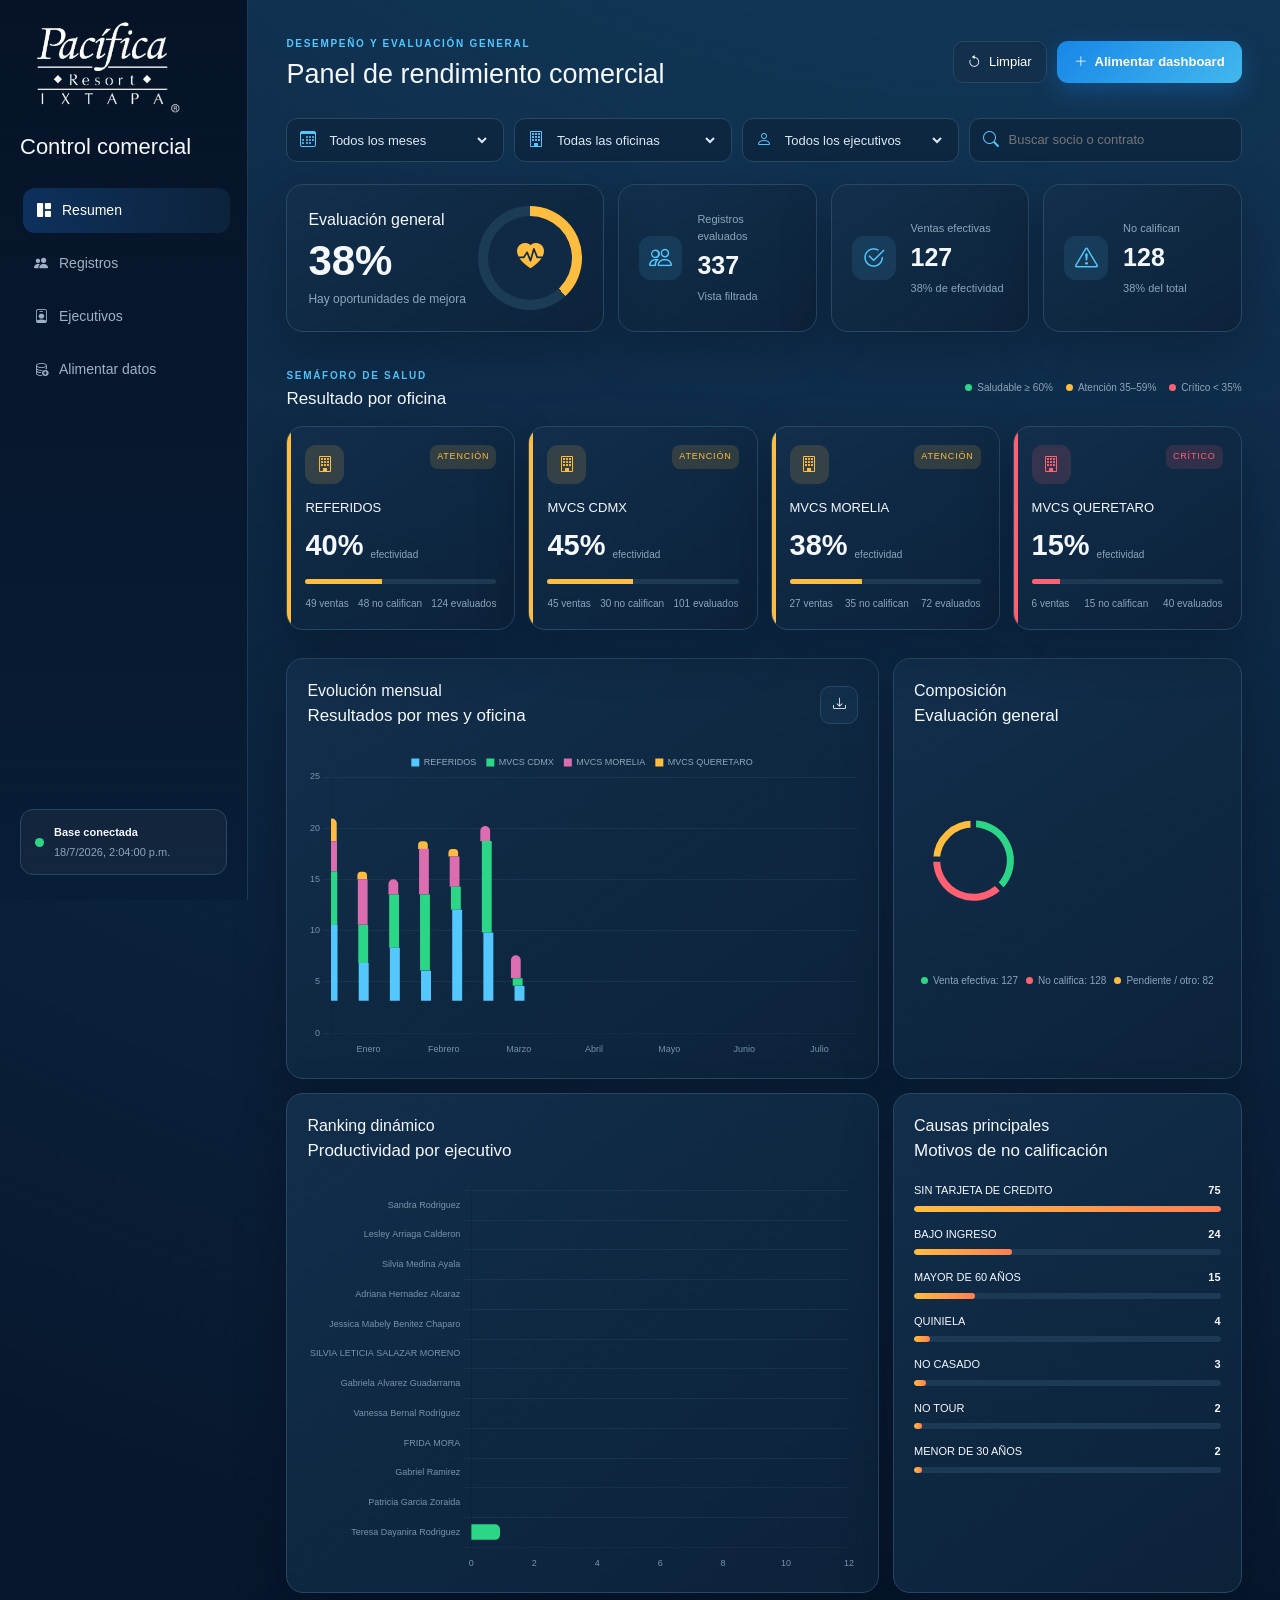
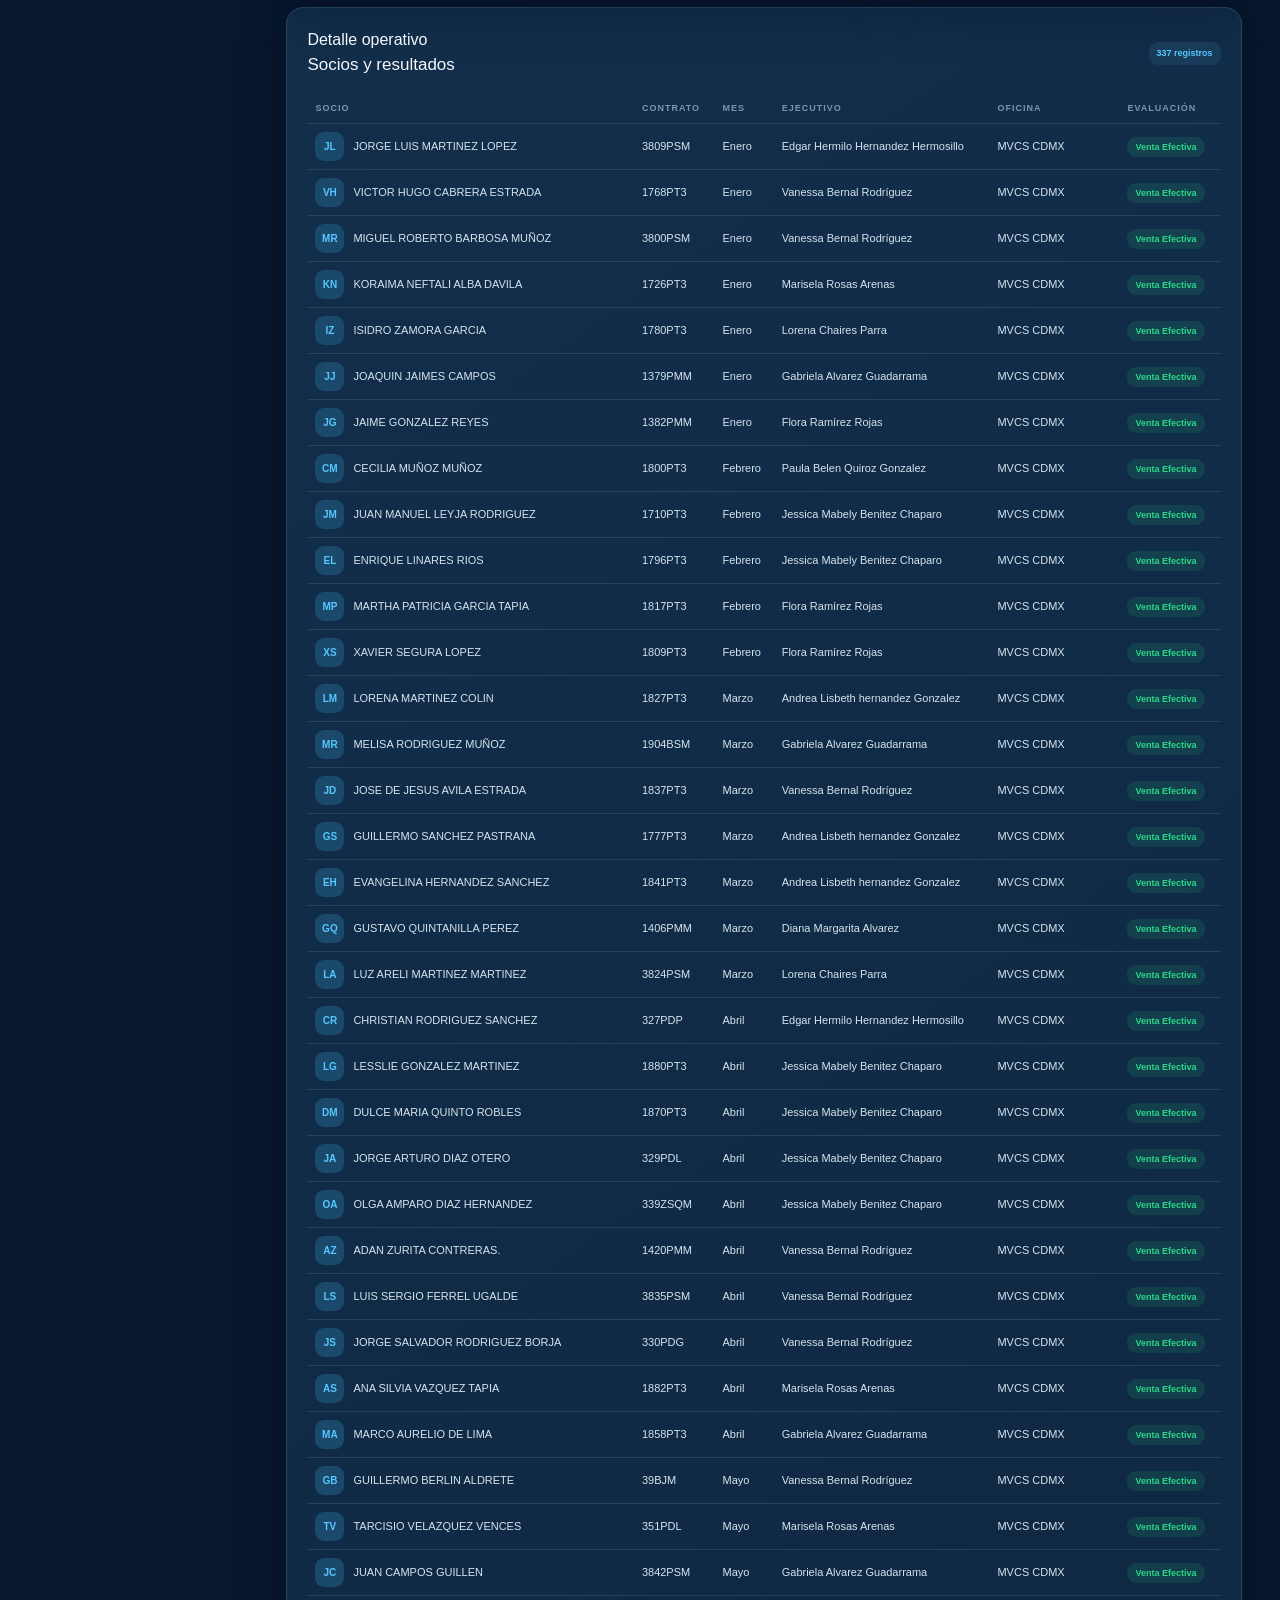
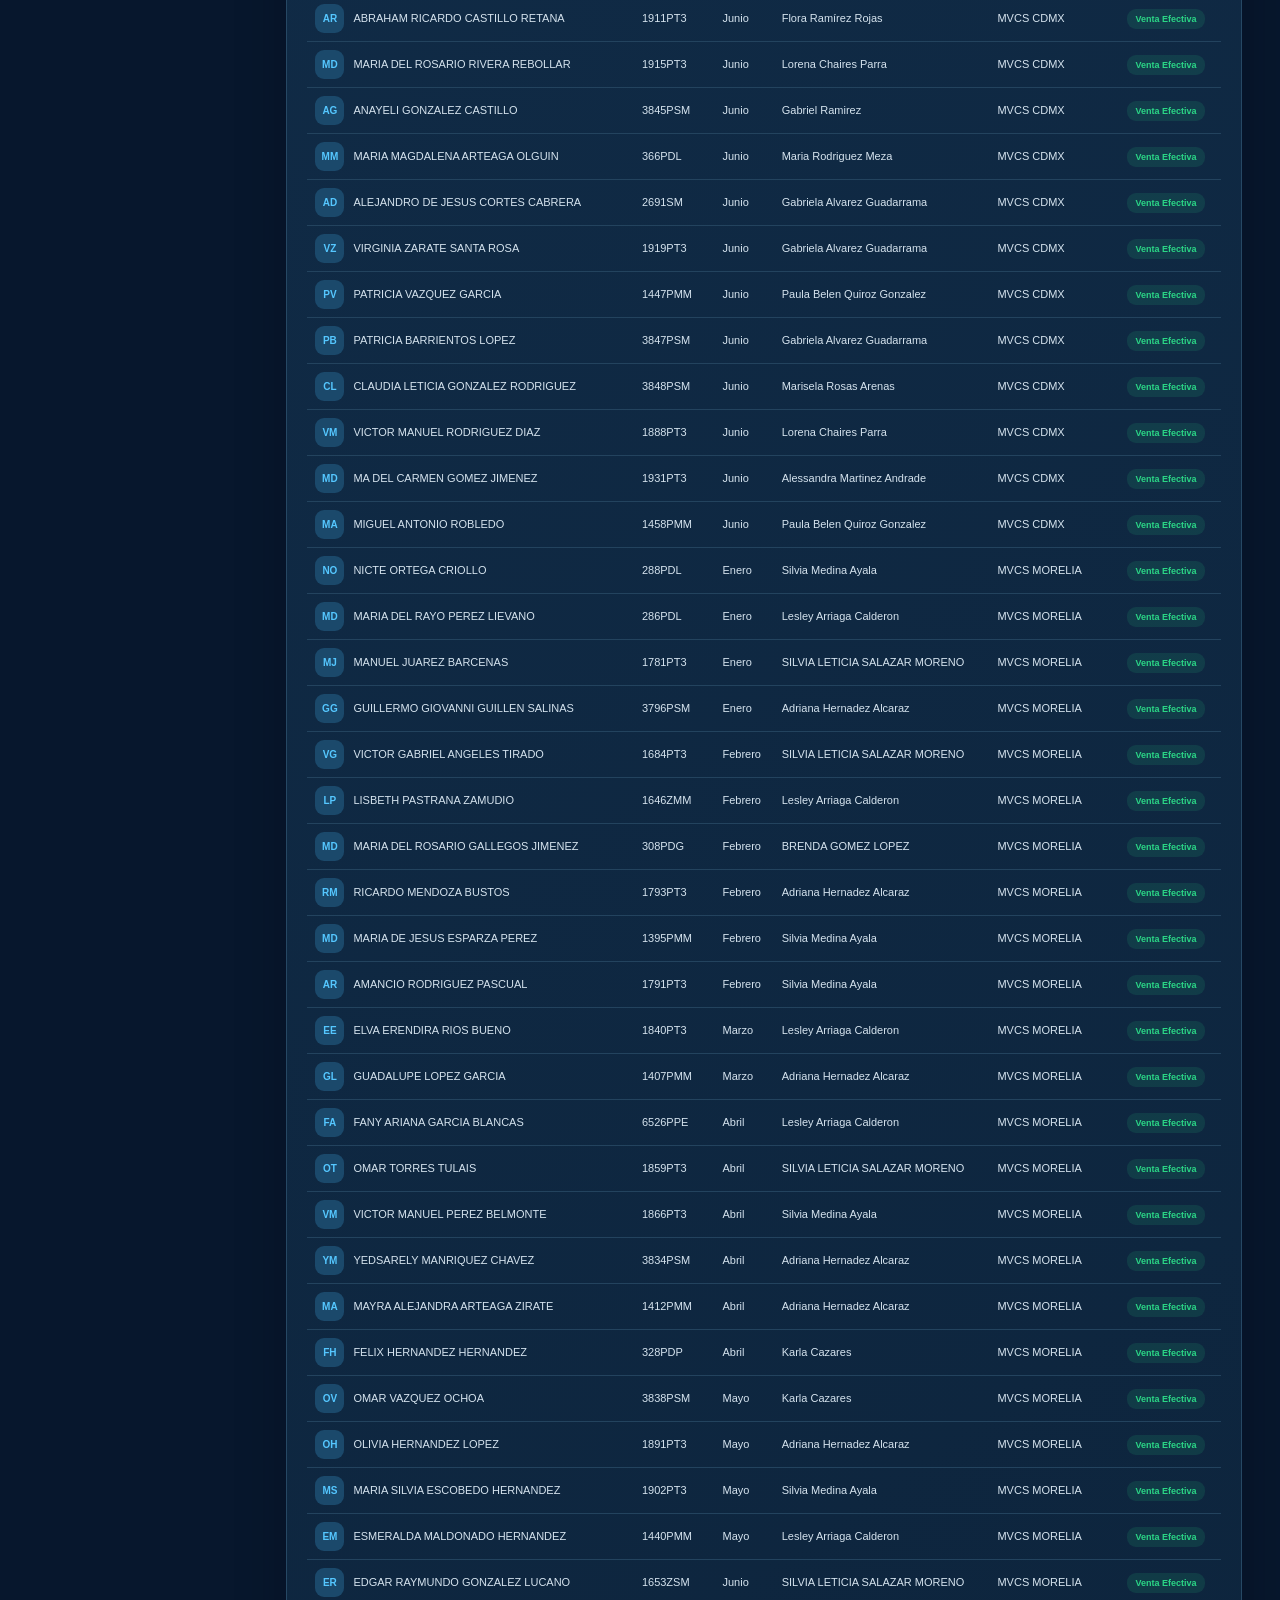
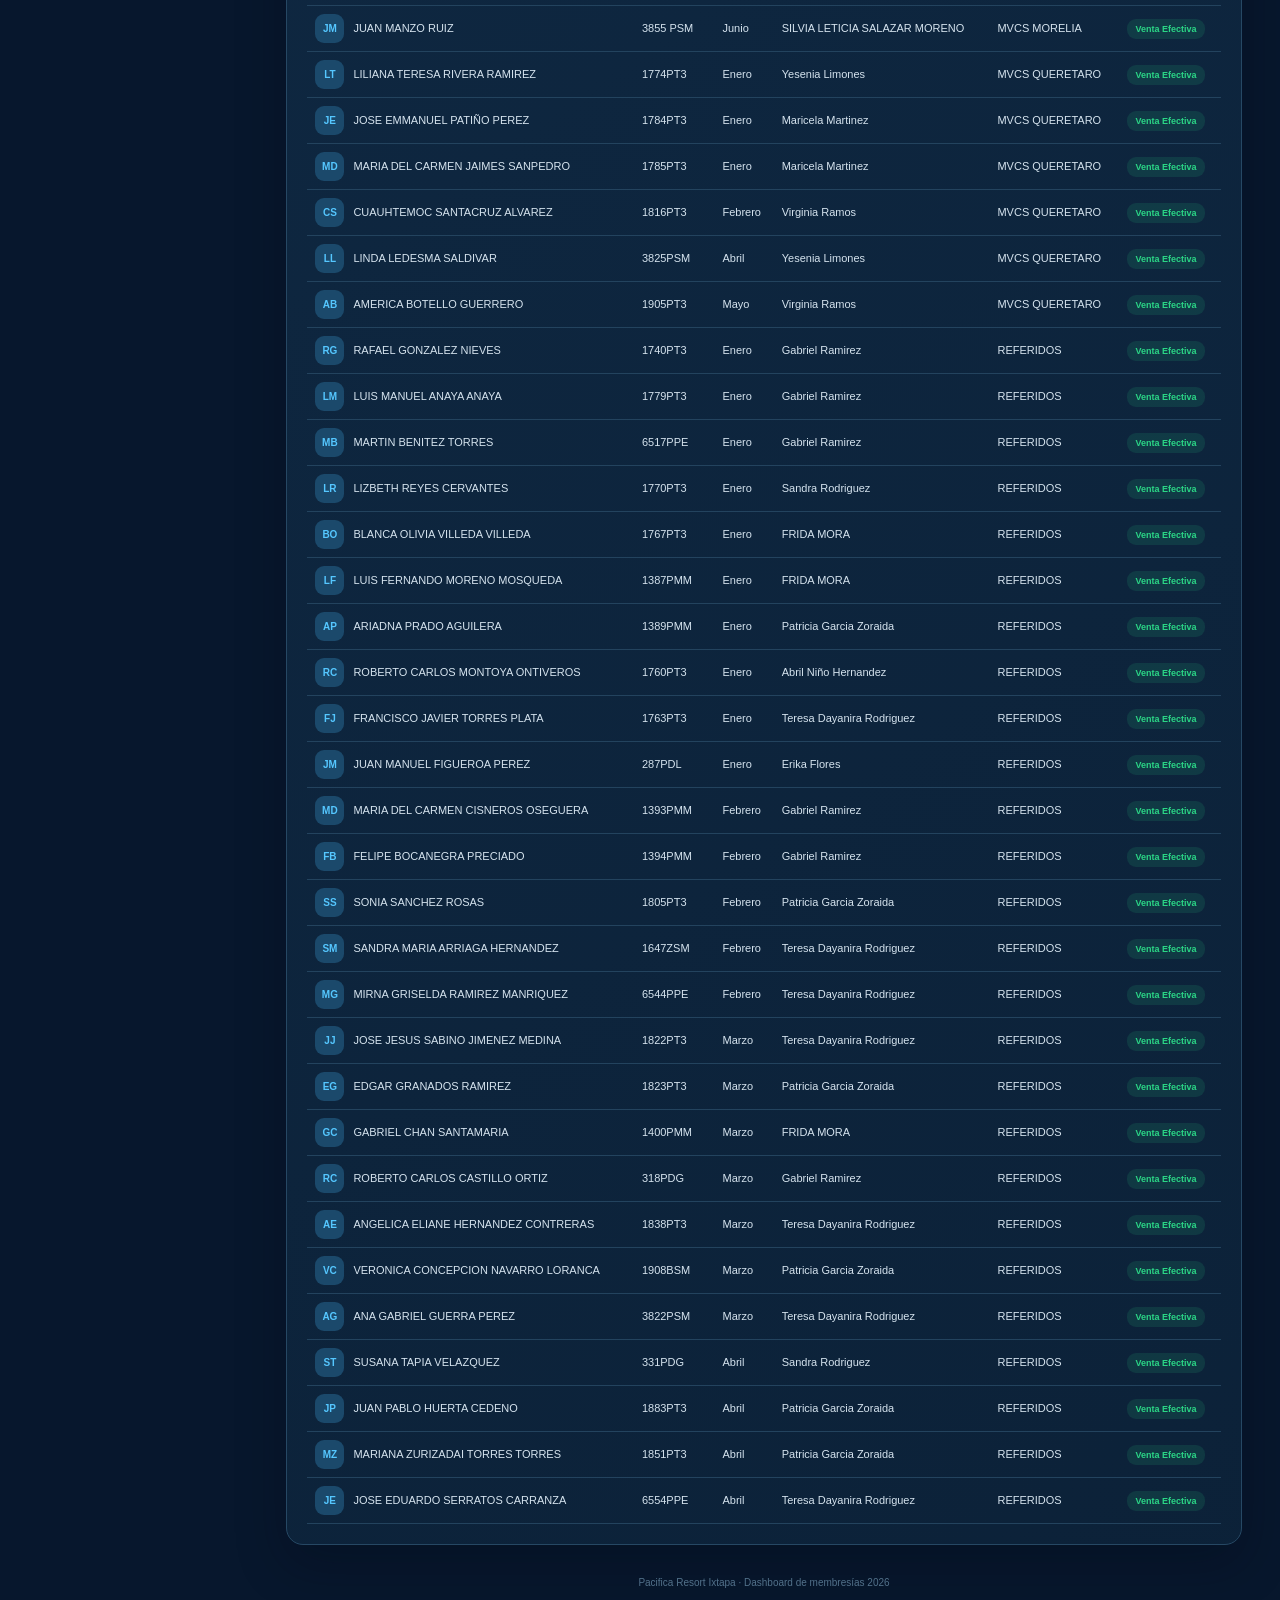
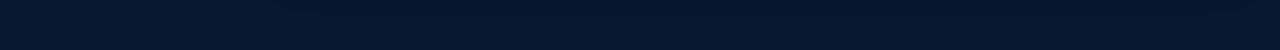
==== commit ff367c1e: "Rename Dashboard_Pacifica_Offline.html to index.html" ====
--- a/index.html
+++ b/index.html
@@ -1,5 +1,6 @@
 <!doctype html><html lang="es"><head><meta charset="utf-8"><meta name="viewport" content="width=device-width,initial-scale=1">
-<title>RENDIMIENTO DE VENTAS DE MEBRESIAS POR OFICINA | Pacifica</title>
+<title> Socios por ejecutivos 2026| Pacifica</title>
+<link href="vendor/bootstrap.min.css" rel="stylesheet"><link href="vendor/bootstrap-icons.min.css" rel="stylesheet"><link rel="stylesheet" href="assets/css/app.css">
 <style>@charset "UTF-8";/*!
  * Bootstrap  v5.3.3 (https://getbootstrap.com/)
  * Copyright 2011-2024 The Bootstrap Authors
@@ -15,17 +16,17 @@
 @media(max-width:1100px){.hero-grid{grid-template-columns:repeat(3,1fr)}.hero-card{grid-column:1/-1}.office-grid{grid-template-columns:repeat(2,1fr)}.chart-grid{grid-template-columns:1fr}.filterbar{grid-template-columns:repeat(2,1fr)}}@media(max-width:760px){.app-shell{display:block}.sidebar{position:relative;width:100%;height:auto}.sidebar nav{grid-template-columns:1fr 1fr}.side-status,.security-note{margin-top:15px}main{padding:20px 14px}.topbar,.section-head{align-items:flex-start;flex-direction:column}.top-actions{width:100%}.hero-grid,.office-grid,.feed-grid,.filterbar{grid-template-columns:1fr}.legend{flex-wrap:wrap}.chart-wrap{height:270px}.history-item{grid-template-columns:1fr 1fr}.form-row{grid-template-columns:1fr}}
 
 .data-center{position:fixed;inset:0;background:#07172d;z-index:50;overflow:auto;padding:28px clamp(18px,4vw,65px);display:none}.data-center.open{display:block;animation:rise .3s both}.data-center-inner{max-width:1200px;margin:auto}.data-center .topbar{position:relative}.data-center #closeDataCenter{position:absolute;right:0;top:0}.data-center main{padding:0}.data-center .history-panel{margin-top:16px}
-</style></head>
+.auth-overlay{position:fixed;inset:0;z-index:80;background:radial-gradient(circle at 50% 5%,#173f63 0,transparent 38%),rgba(5,18,36,.97);display:none;place-items:center;padding:20px}.auth-overlay.open{display:grid;animation:rise .3s both}.auth-card{width:min(410px,100%);padding:34px;background:linear-gradient(155deg,#123a5a,#0b2742);border:1px solid #387194;border-radius:24px;box-shadow:0 30px 90px rgba(0,0,0,.55);text-align:center;position:relative}.auth-card>img{width:175px;height:92px;object-fit:contain;margin-bottom:8px}.auth-kicker{display:block;color:#8cd6ff;text-transform:uppercase;font-size:9px;letter-spacing:1.8px;font-weight:800}.auth-card h2{font-size:23px;margin:7px 0}.auth-card>p,.auth-help{color:#8ca5ba;font-size:11px}.auth-card form{display:grid;gap:11px;margin:22px 0 10px}.auth-card form label{display:flex;align-items:center;gap:10px;padding:0 13px;border:1px solid #397698;background:#d8edfa;border-radius:11px;color:#167fc0}.auth-card form input{color:#0d4972;padding:12px 0}.auth-card form input::placeholder{color:#4d91ba}.auth-card form label button{border:0;background:transparent;color:#167fc0}.auth-submit{border:0;border-radius:11px;padding:13px;background:linear-gradient(135deg,#228bd0,#57c1e8);color:#fff;font-weight:800;box-shadow:0 10px 25px rgba(34,139,208,.28)}.auth-close{position:absolute;right:15px;top:12px;border:0;background:transparent;color:#94b2c7;font-size:24px}.auth-error{display:block;min-height:15px;color:#ff8b98;text-align:left}.auth-symbol{font-size:42px;color:#76d5ff}.data-admin-actions{display:flex;gap:8px;justify-content:flex-end;margin-bottom:12px;padding-right:48px}.auth-card.compact{max-width:380px}</style></head>
 <body data-mode="standalone"><div class="app-shell">
-<aside class="sidebar"><img src="[data-uri]" class="brand" alt="Pacifica Resort Ixtapa"><p class="eyebrow">Inteligencia comercial</p><h1>Salud de socios</h1><nav><a class="active" href="index.html"><i class="bi bi-grid-1x2-fill"></i> Resumen</a><a href="#socios"><i class="bi bi-people-fill"></i> Socios</a><a href="#ejecutivos"><i class="bi bi-person-badge"></i> Ejecutivos</a><a href="#alimentar"><i class="bi bi-database-add"></i> Alimentar datos</a></nav><div class="side-status"><span class="pulse"></span><div><strong>Base conectada</strong><small id="lastUpdate">Cargando…</small></div></div></aside>
-<main><header class="topbar"><div><span class="eyebrow">Desempeño y evaluación general</span><h2>Panel de salud comercial</h2></div><div class="top-actions"><button id="resetFilters" class="btn-soft"><i class="bi bi-arrow-counterclockwise"></i> Limpiar</button><a class="btn-primary-app" href="#alimentar"><i class="bi bi-plus-lg"></i> Alimentar dashboard</a></div></header>
+<aside class="sidebar"><img src="assets/img/pacifica_logo_blanco_hd.png" class="brand" alt="Pacifica Resort Ixtapa"><p class="eyebrow"></p><h1>Control comercial</h1><nav><a class="active" href="index.html"><i class="bi bi-grid-1x2-fill"></i> Resumen</a><a href="#socios"><i class="bi bi-people-fill"></i> Registros</a><a href="#ejecutivos"><i class="bi bi-person-badge"></i> Ejecutivos</a><a href="#alimentar"><i class="bi bi-database-add"></i> Alimentar datos</a></nav><div class="side-status"><span class="pulse"></span><div><strong>Base conectada</strong><small id="lastUpdate">Cargando…</small></div></div></aside>
+<main><header class="topbar"><div><span class="eyebrow">Desempeño y evaluación general</span><h2>Panel de rendimiento comercial</h2></div><div class="top-actions"><button id="resetFilters" class="btn-soft"><i class="bi bi-arrow-counterclockwise"></i> Limpiar</button><a class="btn-primary-app" href="#alimentar"><i class="bi bi-plus-lg"></i> Alimentar dashboard</a></div></header>
 <section class="filterbar"><label><i class="bi bi-calendar3"></i><select id="monthFilter"><option value="">Todos los meses</option></select></label><label><i class="bi bi-building"></i><select id="officeFilter"><option value="">Todas las oficinas</option></select></label><label><i class="bi bi-person"></i><select id="executiveFilter"><option value="">Todos los ejecutivos</option></select></label><label class="search"><i class="bi bi-search"></i><input id="searchFilter" placeholder="Buscar socio o contrato"></label></section>
-<section class="hero-grid"><article class="hero-card"><div><span>Evaluación general</span><strong id="overallScore">0%</strong><p id="overallCopy">Calculando salud…</p></div><div id="healthGauge" class="gauge"><span><i class="bi bi-heart-pulse-fill"></i></span></div></article><article class="mini-kpi"><i class="bi bi-people"></i><div><span>Socios evaluados</span><strong id="totalSocios">0</strong><small id="totalSociosDelta">Vista filtrada</small></div></article><article class="mini-kpi"><i class="bi bi-check2-circle"></i><div><span>Ventas efectivas</span><strong id="totalSales">0</strong><small id="salesRate">0% de conversión</small></div></article><article class="mini-kpi"><i class="bi bi-exclamation-triangle"></i><div><span>No califican</span><strong id="totalNq">0</strong><small id="nqRate">0% del total</small></div></article></section>
+<section class="hero-grid"><article class="hero-card"><div><span>Evaluación general</span><strong id="overallScore">0%</strong><p id="overallCopy">Calculando salud…</p></div><div id="healthGauge" class="gauge"><span><i class="bi bi-heart-pulse-fill"></i></span></div></article><article class="mini-kpi"><i class="bi bi-people"></i><div><span>Registros evaluados</span><strong id="totalSocios">0</strong><small id="totalSociosDelta">Vista filtrada</small></div></article><article class="mini-kpi"><i class="bi bi-check2-circle"></i><div><span>Ventas efectivas</span><strong id="totalSales">0</strong><small id="salesRate">0% de conversión</small></div></article><article class="mini-kpi"><i class="bi bi-exclamation-triangle"></i><div><span>No califican</span><strong id="totalNq">0</strong><small id="nqRate">0% del total</small></div></article></section>
 <section><div class="section-head"><div><span class="eyebrow">Semáforo de salud</span><h3>Resultado por oficina</h3></div><div class="legend"><span class="good">Saludable ≥ 60%</span><span class="warn">Atención 35–59%</span><span class="bad">Crítico &lt; 35%</span></div></div><div id="officeCards" class="office-grid"></div></section>
 <section class="chart-grid"><article class="panel panel-wide"><div class="panel-title"><div><span>Evolución mensual</span><h3>Resultados por mes y oficina</h3></div><button class="icon-btn" data-download="monthlyChart" title="Descargar gráfica"><i class="bi bi-download"></i></button></div><div class="chart-wrap"><canvas id="monthlyChart"></canvas></div></article><article class="panel"><div class="panel-title"><div><span>Composición</span><h3>Evaluación general</h3></div></div><div class="chart-wrap donut"><canvas id="statusChart"></canvas></div><div id="statusLegend" class="custom-legend"></div></article></section>
 <section id="ejecutivos" class="chart-grid"><article class="panel"><div class="panel-title"><div><span>Ranking dinámico</span><h3>Productividad por ejecutivo</h3></div></div><div class="chart-wrap tall"><canvas id="executiveChart"></canvas></div></article><article class="panel"><div class="panel-title"><div><span>Causas principales</span><h3>Motivos de no calificación</h3></div></div><div id="reasonsList" class="reasons"></div></article></section>
 <section id="socios" class="panel table-panel"><div class="panel-title"><div><span>Detalle operativo</span><h3>Socios y resultados</h3></div><span id="tableCount" class="pill"></span></div><div class="table-responsive"><table class="table"><thead><tr><th>Socio</th><th>Contrato</th><th>Mes</th><th>Ejecutivo</th><th>Oficina</th><th>Evaluación</th></tr></thead><tbody id="detailRows"></tbody></table></div></section>
-<footer>Pacifica Resort Ixtapa · Dashboard de membresías 2026</footer></main></div><section id="dataCenter" class="data-center"><div class="data-center-inner"><header class="topbar"><button id="closeDataCenter" class="icon-btn" title="Cerrar"><i class="bi bi-x-lg"></i></button><div><span class="eyebrow">Carga y captura</span><h2>Alimentar dashboard</h2><p>Agrega nuevos cortes sin borrar la información anterior.</p></div></header>
+<footer>Pacifica Resort Ixtapa · Dashboard de membresías 2026</footer></main></div><section id="loginOverlay" class="auth-overlay"><div class="auth-card"><button id="cancelLogin" class="auth-close" aria-label="Cerrar">×</button><img src="[data-uri]" alt="Pacifica Resort Ixtapa"><span class="auth-kicker">Acceso administrativo</span><h2>Alimentación de datos</h2><p>Inicia sesión para modificar la base del dashboard.</p><form id="loginForm"><label><i class="bi bi-person"></i><input id="loginUser" name="user" autocomplete="username" placeholder="Usuario" required></label><label><i class="bi bi-lock"></i><input id="loginPassword" name="password" type="password" autocomplete="current-password" placeholder="Contraseña" required><button type="button" id="toggleLoginPassword"><i class="bi bi-eye"></i></button></label><small id="loginError" class="auth-error"></small><button class="auth-submit"><i class="bi bi-box-arrow-in-right"></i> Iniciar sesión</button></form><small class="auth-help">Acceso protegido para la carga de información</small></div></section><section id="passwordOverlay" class="auth-overlay"><div class="auth-card compact"><button id="cancelPassword" class="auth-close">×</button><i class="bi bi-shield-lock auth-symbol"></i><h2>Cambiar contraseña</h2><form id="changePasswordForm"><label><i class="bi bi-key"></i><input name="current" type="password" placeholder="Contraseña actual" required></label><label><i class="bi bi-lock"></i><input name="next" type="password" placeholder="Nueva contraseña" required></label><label><i class="bi bi-check2-circle"></i><input name="confirm" type="password" placeholder="Confirmar contraseña" required></label><small id="passwordError" class="auth-error"></small><button class="auth-submit">Guardar contraseña</button></form></div></section><section id="dataCenter" class="data-center"><div class="data-center-inner"><div class="data-admin-actions"><button id="showChangePassword" class="btn-soft"><i class="bi bi-key"></i> Cambiar contraseña</button><button id="logoutData" class="btn-soft"><i class="bi bi-box-arrow-right"></i> Cerrar sesión</button></div><header class="topbar"><button id="closeDataCenter" class="icon-btn" title="Cerrar"><i class="bi bi-x-lg"></i></button><div><span class="eyebrow">Carga y captura</span><h2>Alimentar dashboard</h2><p>Agrega nuevos cortes sin borrar la información anterior.</p></div></header>
 <section class="feed-grid"><article class="panel upload-panel"><div class="step">01</div><h3>Subir archivo Excel</h3><p>Lee automáticamente las hojas <b>CONTENEDOR GENERAL 2026</b> y <b>NO CALIFICAN</b>.</p><label id="dropZone" class="drop-zone"><input id="excelFile" type="file" accept=".xlsx,.xls,.csv" hidden><i class="bi bi-file-earmark-spreadsheet"></i><strong>Arrastra tu Excel aquí</strong><span>o haz clic para seleccionarlo</span><small>Máximo recomendado: 15,000 filas por carga</small></label><div id="filePreview" class="file-preview d-none"></div><button id="importButton" class="btn-primary-app w-100" disabled><i class="bi bi-cloud-arrow-up"></i> Guardar y alimentar dashboard</button></article>
 <article class="panel manual-panel"><div class="step">02</div><h3>Captura manual</h3><p>Registra un socio o resultado individual.</p><form id="manualForm" class="manual-form"><label>Nombre del socio<input required name="name" placeholder="Nombre completo"></label><div class="form-row"><label>Contrato<input name="contract" placeholder="XREF / Contrato"></label><label>Mes<select required name="month"><option value="">Selecciona</option><option>Enero</option><option>Febrero</option><option>Marzo</option><option>Abril</option><option>Mayo</option><option>Junio</option><option>Julio</option><option>Agosto</option><option>Septiembre</option><option>Octubre</option><option>Noviembre</option><option>Diciembre</option></select></label></div><div class="form-row"><label>Oficina<select required name="office"><option value="">Selecciona</option><option>MVCS CDMX</option><option>MVCS MORELIA</option><option>MVCS QUERETARO</option><option>REFERIDOS</option></select></label><label>Ejecutivo<input required name="executive" placeholder="Nombre del ejecutivo"></label></div><div class="form-row"><label>Calificación<select required name="qualification"><option>Q Califica</option><option>No Califica</option></select></label><label>Resultado / motivo<input required name="status" placeholder="Venta Efectiva / Sin tarjeta…"></label></div><button class="btn-primary-app w-100"><i class="bi bi-save"></i> Guardar registro</button></form></article></section>
 <section class="panel history-panel"><div class="panel-title"><div><span>Trazabilidad</span><h3>Historial de cargas</h3></div><button id="refreshHistory" class="icon-btn"><i class="bi bi-arrow-clockwise"></i></button></div><div id="historyList" class="history-list"><p class="muted">Aún no hay cargas adicionales.</p></div></section></div></section><div id="toast" class="app-toast"></div>
@@ -4891,7 +4892,7 @@
 var o=Math.min(a.sheetRows||1e7,f.length);var l={s:{r:0,c:0},e:{r:n,c:i}};if(e["!ref"]){var c=Ia(e["!ref"]);l.s.r=Math.min(l.s.r,c.s.r);l.s.c=Math.min(l.s.c,c.s.c);l.e.r=Math.max(l.e.r,c.e.r);l.e.c=Math.max(l.e.c,c.e.c);if(n==-1)l.e.r=n=c.e.r+1}var h=[],u=0;var d=e["!rows"]||(e["!rows"]=[]);var v=0,p=0,m=0,b=0,w=0,k=0;if(!e["!cols"])e["!cols"]=[];for(;v<f.length&&p<o;++v){var T=f[v];if($m(T)){if(a.display)continue;d[p]={hidden:true}}var A=T.children;for(m=b=0;m<A.length;++m){var E=A[m];if(a.display&&$m(E))continue;var C=E.hasAttribute("data-v")?E.getAttribute("data-v"):E.hasAttribute("v")?E.getAttribute("v"):ut(E.innerHTML);var y=E.getAttribute("data-z")||E.getAttribute("z");for(u=0;u<h.length;++u){var S=h[u];if(S.s.c==b+i&&S.s.r<p+n&&p+n<=S.e.r){b=S.e.c+1-i;u=-1}}k=+E.getAttribute("colspan")||1;if((w=+E.getAttribute("rowspan")||1)>1||k>1)h.push({s:{r:p+n,c:b+i},e:{r:p+n+(w||1)-1,c:b+i+(k||1)-1}});var _={t:"s",v:C};var x=E.getAttribute("data-t")||E.getAttribute("t")||"";if(C!=null){if(C.length==0)_.t=x||"z";else if(a.raw||C.trim().length==0||x=="s"){}else if(C==="TRUE")_={t:"b",v:true};else if(C==="FALSE")_={t:"b",v:false};else if(!isNaN(kr(C)))_={t:"n",v:kr(C)};else if(!isNaN(Ar(C).getDate())){_={t:"d",v:gr(C)};if(!a.cellDates)_={t:"n",v:fr(_.v)};_.z=a.dateNF||X[14]}}if(_.z===undefined&&y!=null)_.z=y;var O="",R=E.getElementsByTagName("A");if(R&&R.length)for(var I=0;I<R.length;++I)if(R[I].hasAttribute("href")){O=R[I].getAttribute("href");if(O.charAt(0)!="#")break}if(O&&O.charAt(0)!="#")_.l={Target:O};if(a.dense){if(!e[p+n])e[p+n]=[];e[p+n][b+i]=_}else e[Ra({c:b+i,r:p+n})]=_;if(l.e.c<b+i)l.e.c=b+i;b+=k}++p}if(h.length)e["!merges"]=(e["!merges"]||[]).concat(h);l.e.r=Math.max(l.e.r,p-1+n);e["!ref"]=Na(l);if(p>=o)e["!fullref"]=Na((l.e.r=f.length-v+p-1+n,l));return e}function jm(e,r){var t=r||{};var a=t.dense?[]:{};return Gm(a,e,r)}function Xm(e,r){return La(jm(e,r),r)}function $m(e){var r="";var t=Ym(e);if(t)r=t(e).getPropertyValue("display");if(!r)r=e.style&&e.style.display;return r==="none"}function Ym(e){if(e.ownerDocument.defaultView&&typeof e.ownerDocument.defaultView.getComputedStyle==="function")return e.ownerDocument.defaultView.getComputedStyle;if(typeof getComputedStyle==="function")return getComputedStyle;return null}function Km(e){var r=e.replace(/[\t\r\n]/g," ").trim().replace(/ +/g," ").replace(/<text:s\/>/g," ").replace(/<text:s text:c="(\d+)"\/>/g,function(e,r){return Array(parseInt(r,10)+1).join(" ")}).replace(/<text:tab[^>]*\/>/g,"\t").replace(/<text:line-break\/>/g,"\n");var t=Yr(r.replace(/<[^>]*>/g,""));return[t]}var Jm={day:["d","dd"],month:["m","mm"],year:["y","yy"],hours:["h","hh"],minutes:["m","mm"],seconds:["s","ss"],"am-pm":["A/P","AM/PM"],"day-of-week":["ddd","dddd"],era:["e","ee"],quarter:["\\Qm",'m\\"th quarter"']};function qm(e,r){var t=r||{};if(g!=null&&t.dense==null)t.dense=g;var a=Et(e);var n=[],i;var s;var f={name:""},o="",l=0;var c;var h;var u={},d=[];var v=t.dense?[]:{};var p,m;var b={value:""};var w="",k=0,T;var A=[];var E=-1,C=-1,y={s:{r:1e6,c:1e7},e:{r:0,c:0}};var S=0;var _={};var x=[],O={},R=0,I=0;var N=[],D=1,F=1;var P=[];var L={Names:[]};var M={};var U=["",""];var B=[],W={};var H="",z=0;var V=false,G=false;var j=0;Ct.lastIndex=0;a=a.replace(/<!--([\s\S]*?)-->/gm,"").replace(/<!DOCTYPE[^\[]*\[[^\]]*\]>/gm,"");while(p=Ct.exec(a))switch(p[3]=p[3].replace(/_.*$/,"")){case"table":;case"工作表":if(p[1]==="/"){if(y.e.c>=y.s.c&&y.e.r>=y.s.r)v["!ref"]=Na(y);else v["!ref"]="A1:A1";if(t.sheetRows>0&&t.sheetRows<=y.e.r){v["!fullref"]=v["!ref"];y.e.r=t.sheetRows-1;v["!ref"]=Na(y)}if(x.length)v["!merges"]=x;if(N.length)v["!rows"]=N;c.name=c["名称"]||c.name;if(typeof JSON!=="undefined")JSON.stringify(c);d.push(c.name);u[c.name]=v;G=false}else if(p[0].charAt(p[0].length-2)!=="/"){c=Gr(p[0],false);E=C=-1;y.s.r=y.s.c=1e7;y.e.r=y.e.c=0;v=t.dense?[]:{};x=[];N=[];G=true}break;case"table-row-group":if(p[1]==="/")--S;else++S;break;case"table-row":;case"行":if(p[1]==="/"){E+=D;D=1;break}h=Gr(p[0],false);if(h["行号"])E=h["行号"]-1;else if(E==-1)E=0;D=+h["number-rows-repeated"]||1;if(D<10)for(j=0;j<D;++j)if(S>0)N[E+j]={level:S};C=-1;break;case"covered-table-cell":if(p[1]!=="/")++C;if(t.sheetStubs){if(t.dense){if(!v[E])v[E]=[];v[E][C]={t:"z"}}else v[Ra({r:E,c:C})]={t:"z"}}w="";A=[];break;case"table-cell":;case"数据":if(p[0].charAt(p[0].length-2)==="/"){++C;b=Gr(p[0],false);F=parseInt(b["number-columns-repeated"]||"1",10);m={t:"z",v:null};if(b.formula&&t.cellFormula!=false)m.f=Cd(Yr(b.formula));if((b["数据类型"]||b["value-type"])=="string"){m.t="s";m.v=Yr(b["string-value"]||"");if(t.dense){if(!v[E])v[E]=[];v[E][C]=m}else{v[Ra({r:E,c:C})]=m}}C+=F-1}else if(p[1]!=="/"){++C;w="";k=0;A=[];F=1;var X=D?E+D-1:E;if(C>y.e.c)y.e.c=C;if(C<y.s.c)y.s.c=C;if(E<y.s.r)y.s.r=E;if(X>y.e.r)y.e.r=X;b=Gr(p[0],false);B=[];W={};m={t:b["数据类型"]||b["value-type"],v:null};if(t.cellFormula){if(b.formula)b.formula=Yr(b.formula);if(b["number-matrix-columns-spanned"]&&b["number-matrix-rows-spanned"]){R=parseInt(b["number-matrix-rows-spanned"],10)||0;I=parseInt(b["number-matrix-columns-spanned"],10)||0;O={s:{r:E,c:C},e:{r:E+R-1,c:C+I-1}};m.F=Na(O);P.push([O,m.F])}if(b.formula)m.f=Cd(b.formula);else for(j=0;j<P.length;++j)if(E>=P[j][0].s.r&&E<=P[j][0].e.r)if(C>=P[j][0].s.c&&C<=P[j][0].e.c)m.F=P[j][1]}if(b["number-columns-spanned"]||b["number-rows-spanned"]){R=parseInt(b["number-rows-spanned"],10)||0;I=parseInt(b["number-columns-spanned"],10)||0;O={s:{r:E,c:C},e:{r:E+R-1,c:C+I-1}};x.push(O)}if(b["number-columns-repeated"])F=parseInt(b["number-columns-repeated"],10);switch(m.t){case"boolean":m.t="b";m.v=nt(b["boolean-value"]);break;case"float":m.t="n";m.v=parseFloat(b.value);break;case"percentage":m.t="n";m.v=parseFloat(b.value);break;case"currency":m.t="n";m.v=parseFloat(b.value);break;case"date":m.t="d";m.v=gr(b["date-value"]);if(!t.cellDates){m.t="n";m.v=fr(m.v)}m.z="m/d/yy";break;case"time":m.t="n";m.v=ur(b["time-value"])/86400;if(t.cellDates){m.t="d";m.v=hr(m.v)}m.z="HH:MM:SS";break;case"number":m.t="n";m.v=parseFloat(b["数据数值"]);break;default:if(m.t==="string"||m.t==="text"||!m.t){m.t="s";if(b["string-value"]!=null){w=Yr(b["string-value"]);A=[]}}else throw new Error("Unsupported value type "+m.t);}}else{V=false;if(m.t==="s"){m.v=w||"";if(A.length)m.R=A;V=k==0}if(M.Target)m.l=M;if(B.length>0){m.c=B;B=[]}if(w&&t.cellText!==false)m.w=w;if(V){m.t="z";delete m.v}if(!V||t.sheetStubs){if(!(t.sheetRows&&t.sheetRows<=E)){for(var $=0;$<D;++$){F=parseInt(b["number-columns-repeated"]||"1",10);if(t.dense){if(!v[E+$])v[E+$]=[];v[E+$][C]=$==0?m:br(m);while(--F>0)v[E+$][C+F]=br(m)}else{v[Ra({r:E+$,c:C})]=m;while(--F>0)v[Ra({r:E+$,c:C+F})]=br(m)}if(y.e.c<=C)y.e.c=C}}}F=parseInt(b["number-columns-repeated"]||"1",10);C+=F-1;F=0;m={};w="";A=[]}M={};break;case"document":;case"document-content":;case"电子表格文档":;case"spreadsheet":;case"主体":;case"scripts":;case"styles":;case"font-face-decls":;case"master-styles":if(p[1]==="/"){if((i=n.pop())[0]!==p[3])throw"Bad state: "+i}else if(p[0].charAt(p[0].length-2)!=="/")n.push([p[3],true]);break;case"annotation":if(p[1]==="/"){if((i=n.pop())[0]!==p[3])throw"Bad state: "+i;W.t=w;if(A.length)W.R=A;W.a=H;B.push(W)}else if(p[0].charAt(p[0].length-2)!=="/"){n.push([p[3],false])}H="";z=0;w="";k=0;A=[];break;case"creator":if(p[1]==="/"){H=a.slice(z,p.index)}else z=p.index+p[0].length;break;case"meta":;case"元数据":;case"settings":;case"config-item-set":;case"config-item-map-indexed":;case"config-item-map-entry":;case"config-item-map-named":;case"shapes":;case"frame":;case"text-box":;case"image":;case"data-pilot-tables":;case"list-style":;case"form":;case"dde-links":;case"event-listeners":;case"chart":if(p[1]==="/"){if((i=n.pop())[0]!==p[3])throw"Bad state: "+i}else if(p[0].charAt(p[0].length-2)!=="/")n.push([p[3],false]);w="";k=0;A=[];break;case"scientific-number":break;case"currency-symbol":break;case"currency-style":break;case"number-style":;case"percentage-style":;case"date-style":;case"time-style":if(p[1]==="/"){_[f.name]=o;if((i=n.pop())[0]!==p[3])throw"Bad state: "+i}else if(p[0].charAt(p[0].length-2)!=="/"){o="";f=Gr(p[0],false);n.push([p[3],true])}break;case"script":break;case"libraries":break;case"automatic-styles":break;case"default-style":;case"page-layout":break;case"style":break;case"map":break;case"font-face":break;case"paragraph-properties":break;case"table-properties":break;case"table-column-properties":break;case"table-row-properties":break;case"table-cell-properties":break;case"number":switch(n[n.length-1][0]){case"time-style":;case"date-style":s=Gr(p[0],false);o+=Jm[p[3]][s.style==="long"?1:0];break;}break;case"fraction":break;case"day":;case"month":;case"year":;case"era":;case"day-of-week":;case"week-of-year":;case"quarter":;case"hours":;case"minutes":;case"seconds":;case"am-pm":switch(n[n.length-1][0]){case"time-style":;case"date-style":s=Gr(p[0],false);o+=Jm[p[3]][s.style==="long"?1:0];break;}break;case"boolean-style":break;case"boolean":break;case"text-style":break;case"text":if(p[0].slice(-2)==="/>")break;else if(p[1]==="/")switch(n[n.length-1][0]){case"number-style":;case"date-style":;case"time-style":o+=a.slice(l,p.index);break;}else l=p.index+p[0].length;break;case"named-range":s=Gr(p[0],false);U=Sd(s["cell-range-address"]);var Y={Name:s.name,Ref:U[0]+"!"+U[1]};if(G)Y.Sheet=d.length;L.Names.push(Y);break;case"text-content":break;case"text-properties":break;case"embedded-text":break;case"body":;case"电子表格":break;case"forms":break;case"table-column":break;case"table-header-rows":break;case"table-rows":break;case"table-column-group":break;case"table-header-columns":break;case"table-columns":break;case"null-date":break;case"graphic-properties":break;case"calculation-settings":break;case"named-expressions":break;case"label-range":break;case"label-ranges":break;case"named-expression":break;case"sort":break;case"sort-by":break;case"sort-groups":break;case"tab":break;case"line-break":break;case"span":break;case"p":;case"文本串":if(["master-styles"].indexOf(n[n.length-1][0])>-1)break;if(p[1]==="/"&&(!b||!b["string-value"])){var K=Km(a.slice(k,p.index),T);w=(w.length>0?w+"\n":"")+K[0]}else{T=Gr(p[0],false);k=p.index+p[0].length}break;case"s":break;case"database-range":if(p[1]==="/")break;try{U=Sd(Gr(p[0])["target-range-address"]);u[U[0]]["!autofilter"]={ref:U[1]}}catch(J){}break;case"date":break;case"object":break;case"title":;case"标题":break;case"desc":break;case"binary-data":break;case"table-source":break;case"scenario":break;case"iteration":break;case"content-validations":break;case"content-validation":break;case"help-message":break;case"error-message":break;case"database-ranges":break;case"filter":break;case"filter-and":break;case"filter-or":break;case"filter-condition":break;case"list-level-style-bullet":break;case"list-level-style-number":break;case"list-level-properties":break;case"sender-firstname":;case"sender-lastname":;case"sender-initials":;case"sender-title":;case"sender-position":;case"sender-email":;case"sender-phone-private":;case"sender-fax":;case"sender-company":;case"sender-phone-work":;case"sender-street":;case"sender-city":;case"sender-postal-code":;case"sender-country":;case"sender-state-or-province":;case"author-name":;case"author-initials":;case"chapter":;case"file-name":;case"template-name":;case"sheet-name":break;case"event-listener":break;case"initial-creator":;case"creation-date":;case"print-date":;case"generator":;case"document-statistic":;case"user-defined":;case"editing-duration":;case"editing-cycles":break;case"config-item":break;case"page-number":break;case"page-count":break;case"time":break;case"cell-range-source":break;case"detective":break;case"operation":break;case"highlighted-range":break;case"data-pilot-table":;case"source-cell-range":;case"source-service":;case"data-pilot-field":;case"data-pilot-level":;case"data-pilot-subtotals":;case"data-pilot-subtotal":;case"data-pilot-members":;case"data-pilot-member":;case"data-pilot-display-info":;case"data-pilot-sort-info":;case"data-pilot-layout-info":;case"data-pilot-field-reference":;case"data-pilot-groups":;case"data-pilot-group":;case"data-pilot-group-member":break;case"rect":break;case"dde-connection-decls":;case"dde-connection-decl":;case"dde-link":;case"dde-source":break;case"properties":break;case"property":break;case"a":if(p[1]!=="/"){M=Gr(p[0],false);if(!M.href)break;M.Target=Yr(M.href);delete M.href;if(M.Target.charAt(0)=="#"&&M.Target.indexOf(".")>-1){U=Sd(M.Target.slice(1));M.Target="#"+U[0]+"!"+U[1]}else if(M.Target.match(/^\.\.[\\\/]/))M.Target=M.Target.slice(3)}break;case"table-protection":break;case"data-pilot-grand-total":break;case"office-document-common-attrs":break;default:switch(p[2]){case"dc:":;case"calcext:":;case"loext:":;case"ooo:":;case"chartooo:":;case"draw:":;case"style:":;case"chart:":;case"form:":;case"uof:":;case"表:":;case"字:":break;default:if(t.WTF)throw new Error(p);};}var q={Sheets:u,SheetNames:d,Workbook:L};if(t.bookSheets)delete q.Sheets;return q}function Zm(e,r){r=r||{};if(_r(e,"META-INF/manifest.xml"))ai(Or(e,"META-INF/manifest.xml"),r);var t=Rr(e,"content.xml");if(!t)throw new Error("Missing content.xml in ODS / UOF file");var a=qm(lt(t),r);if(_r(e,"meta.xml"))a.Props=hi(Or(e,"meta.xml"));return a}function Qm(e,r){return qm(e,r)}var eb=function(){var e=["<office:master-styles>",'<style:master-page style:name="mp1" style:page-layout-name="mp1">',"<style:header/>",'<style:header-left style:display="false"/>',"<style:footer/>",'<style:footer-left style:display="false"/>',"</style:master-page>","</office:master-styles>"].join("");var r="<office:document-styles "+wt({"xmlns:office":"urn:oasis:names:tc:opendocument:xmlns:office:1.0","xmlns:table":"urn:oasis:names:tc:opendocument:xmlns:table:1.0","xmlns:style":"urn:oasis:names:tc:opendocument:xmlns:style:1.0","xmlns:text":"urn:oasis:names:tc:opendocument:xmlns:text:1.0","xmlns:draw":"urn:oasis:names:tc:opendocument:xmlns:drawing:1.0","xmlns:fo":"urn:oasis:names:tc:opendocument:xmlns:xsl-fo-compatible:1.0","xmlns:xlink":"http://www.w3.org/1999/xlink","xmlns:dc":"http://purl.org/dc/elements/1.1/","xmlns:number":"urn:oasis:names:tc:opendocument:xmlns:datastyle:1.0","xmlns:svg":"urn:oasis:names:tc:opendocument:xmlns:svg-compatible:1.0","xmlns:of":"urn:oasis:names:tc:opendocument:xmlns:of:1.2","office:version":"1.2"})+">"+e+"</office:document-styles>";return function t(){return Mr+r}}();var rb=function(){var e=function(e){return qr(e).replace(/  +/g,function(e){return'<text:s text:c="'+e.length+'"/>'}).replace(/\t/g,"<text:tab/>").replace(/\n/g,"</text:p><text:p>").replace(/^ /,"<text:s/>").replace(/ $/,"<text:s/>")};var r="          <table:table-cell />\n";var t="          <table:covered-table-cell/>\n";var a=function(a,n,i){var s=[];s.push('      <table:table table:name="'+qr(n.SheetNames[i])+'" table:style-name="ta1">\n');var f=0,o=0,l=Ia(a["!ref"]||"A1");var c=a["!merges"]||[],h=0;var u=Array.isArray(a);if(a["!cols"]){for(o=0;o<=l.e.c;++o)s.push("        <table:table-column"+(a["!cols"][o]?' table:style-name="co'+a["!cols"][o].ods+'"':"")+"></table:table-column>\n")}var d="",v=a["!rows"]||[];for(f=0;f<l.s.r;++f){d=v[f]?' table:style-name="ro'+v[f].ods+'"':"";s.push("        <table:table-row"+d+"></table:table-row>\n")}for(;f<=l.e.r;++f){d=v[f]?' table:style-name="ro'+v[f].ods+'"':"";s.push("        <table:table-row"+d+">\n");for(o=0;o<l.s.c;++o)s.push(r);for(;o<=l.e.c;++o){var p=false,g={},m="";for(h=0;h!=c.length;++h){if(c[h].s.c>o)continue;if(c[h].s.r>f)continue;if(c[h].e.c<o)continue;if(c[h].e.r<f)continue;if(c[h].s.c!=o||c[h].s.r!=f)p=true;g["table:number-columns-spanned"]=c[h].e.c-c[h].s.c+1;g["table:number-rows-spanned"]=c[h].e.r-c[h].s.r+1;break}if(p){s.push(t);continue}var b=Ra({r:f,c:o}),w=u?(a[f]||[])[o]:a[b];if(w&&w.f){g["table:formula"]=qr(yd(w.f));if(w.F){if(w.F.slice(0,b.length)==b){var k=Ia(w.F);g["table:number-matrix-columns-spanned"]=k.e.c-k.s.c+1;g["table:number-matrix-rows-spanned"]=k.e.r-k.s.r+1}}}if(!w){s.push(r);continue}switch(w.t){case"b":m=w.v?"TRUE":"FALSE";g["office:value-type"]="boolean";g["office:boolean-value"]=w.v?"true":"false";break;case"n":m=w.w||String(w.v||0);g["office:value-type"]="float";g["office:value"]=w.v||0;break;case"s":;case"str":m=w.v==null?"":w.v;g["office:value-type"]="string";break;case"d":m=w.w||gr(w.v).toISOString();g["office:value-type"]="date";g["office:date-value"]=gr(w.v).toISOString();g["table:style-name"]="ce1";break;default:s.push(r);continue;}var T=e(m);if(w.l&&w.l.Target){var A=w.l.Target;A=A.charAt(0)=="#"?"#"+_d(A.slice(1)):A;if(A.charAt(0)!="#"&&!A.match(/^\w+:/))A="../"+A;T=kt("text:a",T,{"xlink:href":A.replace(/&/g,"&amp;")})}s.push("          "+kt("table:table-cell",kt("text:p",T,{}),g)+"\n")}s.push("        </table:table-row>\n")}s.push("      </table:table>\n");return s.join("")};var n=function(e,r){e.push(" <office:automatic-styles>\n");e.push('  <number:date-style style:name="N37" number:automatic-order="true">\n');e.push('   <number:month number:style="long"/>\n');e.push("   <number:text>/</number:text>\n");e.push('   <number:day number:style="long"/>\n');e.push("   <number:text>/</number:text>\n");e.push("   <number:year/>\n");e.push("  </number:date-style>\n");var t=0;r.SheetNames.map(function(e){return r.Sheets[e]}).forEach(function(r){if(!r)return;if(r["!cols"]){for(var a=0;a<r["!cols"].length;++a)if(r["!cols"][a]){var n=r["!cols"][a];if(n.width==null&&n.wpx==null&&n.wch==null)continue;Il(n);n.ods=t;var i=r["!cols"][a].wpx+"px";e.push('  <style:style style:name="co'+t+'" style:family="table-column">\n');e.push('   <style:table-column-properties fo:break-before="auto" style:column-width="'+i+'"/>\n');e.push("  </style:style>\n");++t}}});var a=0;r.SheetNames.map(function(e){return r.Sheets[e]}).forEach(function(r){if(!r)return;if(r["!rows"]){for(var t=0;t<r["!rows"].length;++t)if(r["!rows"][t]){r["!rows"][t].ods=a;var n=r["!rows"][t].hpx+"px";e.push('  <style:style style:name="ro'+a+'" style:family="table-row">\n');e.push('   <style:table-row-properties fo:break-before="auto" style:row-height="'+n+'"/>\n');e.push("  </style:style>\n");++a}}});e.push('  <style:style style:name="ta1" style:family="table" style:master-page-name="mp1">\n');e.push('   <style:table-properties table:display="true" style:writing-mode="lr-tb"/>\n');e.push("  </style:style>\n");e.push('  <style:style style:name="ce1" style:family="table-cell" style:parent-style-name="Default" style:data-style-name="N37"/>\n');e.push(" </office:automatic-styles>\n")};return function i(e,r){var t=[Mr];var i=wt({"xmlns:office":"urn:oasis:names:tc:opendocument:xmlns:office:1.0","xmlns:table":"urn:oasis:names:tc:opendocument:xmlns:table:1.0","xmlns:style":"urn:oasis:names:tc:opendocument:xmlns:style:1.0","xmlns:text":"urn:oasis:names:tc:opendocument:xmlns:text:1.0","xmlns:draw":"urn:oasis:names:tc:opendocument:xmlns:drawing:1.0","xmlns:fo":"urn:oasis:names:tc:opendocument:xmlns:xsl-fo-compatible:1.0","xmlns:xlink":"http://www.w3.org/1999/xlink","xmlns:dc":"http://purl.org/dc/elements/1.1/","xmlns:meta":"urn:oasis:names:tc:opendocument:xmlns:meta:1.0","xmlns:number":"urn:oasis:names:tc:opendocument:xmlns:datastyle:1.0","xmlns:presentation":"urn:oasis:names:tc:opendocument:xmlns:presentation:1.0","xmlns:svg":"urn:oasis:names:tc:opendocument:xmlns:svg-compatible:1.0","xmlns:chart":"urn:oasis:names:tc:opendocument:xmlns:chart:1.0","xmlns:dr3d":"urn:oasis:names:tc:opendocument:xmlns:dr3d:1.0","xmlns:math":"http://www.w3.org/1998/Math/MathML","xmlns:form":"urn:oasis:names:tc:opendocument:xmlns:form:1.0","xmlns:script":"urn:oasis:names:tc:opendocument:xmlns:script:1.0","xmlns:ooo":"http://openoffice.org/2004/office","xmlns:ooow":"http://openoffice.org/2004/writer","xmlns:oooc":"http://openoffice.org/2004/calc","xmlns:dom":"http://www.w3.org/2001/xml-events","xmlns:xforms":"http://www.w3.org/2002/xforms","xmlns:xsd":"http://www.w3.org/2001/XMLSchema","xmlns:xsi":"http://www.w3.org/2001/XMLSchema-instance","xmlns:sheet":"urn:oasis:names:tc:opendocument:sh33tjs:1.0","xmlns:rpt":"http://openoffice.org/2005/report","xmlns:of":"urn:oasis:names:tc:opendocument:xmlns:of:1.2","xmlns:xhtml":"http://www.w3.org/1999/xhtml","xmlns:grddl":"http://www.w3.org/2003/g/data-view#","xmlns:tableooo":"http://openoffice.org/2009/table","xmlns:drawooo":"http://openoffice.org/2010/draw","xmlns:calcext":"urn:org:documentfoundation:names:experimental:calc:xmlns:calcext:1.0","xmlns:loext":"urn:org:documentfoundation:names:experimental:office:xmlns:loext:1.0","xmlns:field":"urn:openoffice:names:experimental:ooo-ms-interop:xmlns:field:1.0","xmlns:formx":"urn:openoffice:names:experimental:ooxml-odf-interop:xmlns:form:1.0","xmlns:css3t":"http://www.w3.org/TR/css3-text/","office:version":"1.2"});var s=wt({"xmlns:config":"urn:oasis:names:tc:opendocument:xmlns:config:1.0","office:mimetype":"application/vnd.oasis.opendocument.spreadsheet"});if(r.bookType=="fods"){t.push("<office:document"+i+s+">\n");t.push(oi().replace(/office:document-meta/g,"office:meta"))}else t.push("<office:document-content"+i+">\n");n(t,e);t.push("  <office:body>\n");t.push("    <office:spreadsheet>\n");for(var f=0;f!=e.SheetNames.length;++f)t.push(a(e.Sheets[e.SheetNames[f]],e,f,r));t.push("    </office:spreadsheet>\n");t.push("  </office:body>\n");if(r.bookType=="fods")t.push("</office:document>");else t.push("</office:document-content>");return t.join("")}}();function tb(e,r){if(r.bookType=="fods")return rb(e,r);var t=Fr();var a="";var n=[];var i=[];a="mimetype";Dr(t,a,"application/vnd.oasis.opendocument.spreadsheet");a="content.xml";Dr(t,a,rb(e,r));n.push([a,"text/xml"]);i.push([a,"ContentFile"]);a="styles.xml";Dr(t,a,eb(e,r));n.push([a,"text/xml"]);i.push([a,"StylesFile"]);a="meta.xml";Dr(t,a,Mr+oi());n.push([a,"text/xml"]);i.push([a,"MetadataFile"]);a="manifest.rdf";Dr(t,a,fi(i));n.push([a,"application/rdf+xml"]);a="META-INF/manifest.xml";Dr(t,a,ni(n));return t}function ab(e){return new DataView(e.buffer,e.byteOffset,e.byteLength)}function nb(e){return typeof TextDecoder!="undefined"?(new TextDecoder).decode(e):lt(_(e))}function ib(e){return typeof TextEncoder!="undefined"?(new TextEncoder).encode(e):y(ct(e))}function sb(e,r){e:for(var t=0;t<=e.length-r.length;++t){for(var a=0;a<r.length;++a)if(e[t+a]!=r[a])continue e;return true}return false}function fb(e){var r=e.reduce(function(e,r){return e+r.length},0);var t=new Uint8Array(r);var a=0;e.forEach(function(e){t.set(e,a);a+=e.length});return t}function ob(e){e-=e>>1&1431655765;e=(e&858993459)+(e>>2&858993459);return(e+(e>>4)&252645135)*16843009>>>24}function lb(e,r){var t=(e[r+15]&127)<<7|e[r+14]>>1;var a=e[r+14]&1;for(var n=r+13;n>=r;--n)a=a*256+e[n];return(e[r+15]&128?-a:a)*Math.pow(10,t-6176)}function cb(e,r,t){var a=Math.floor(t==0?0:Math.LOG10E*Math.log(Math.abs(t)))+6176-20;var n=t/Math.pow(10,a-6176);e[r+15]|=a>>7;e[r+14]|=(a&127)<<1;for(var i=0;n>=1;++i,n/=256)e[r+i]=n&255;e[r+15]|=t>=0?0:128}function hb(e,r){var t=r?r[0]:0;var a=e[t]&127;e:if(e[t++]>=128){a|=(e[t]&127)<<7;if(e[t++]<128)break e;a|=(e[t]&127)<<14;if(e[t++]<128)break e;a|=(e[t]&127)<<21;if(e[t++]<128)break e;a+=(e[t]&127)*Math.pow(2,28);++t;if(e[t++]<128)break e;a+=(e[t]&127)*Math.pow(2,35);++t;if(e[t++]<128)break e;a+=(e[t]&127)*Math.pow(2,42);++t;if(e[t++]<128)break e}if(r)r[0]=t;return a}function ub(e){var r=new Uint8Array(7);r[0]=e&127;var t=1;e:if(e>127){r[t-1]|=128;r[t]=e>>7&127;++t;if(e<=16383)break e;r[t-1]|=128;r[t]=e>>14&127;++t;if(e<=2097151)break e;r[t-1]|=128;r[t]=e>>21&127;++t;if(e<=268435455)break e;r[t-1]|=128;r[t]=e/256>>>21&127;++t;if(e<=34359738367)break e;r[t-1]|=128;r[t]=e/65536>>>21&127;++t;if(e<=4398046511103)break e;r[t-1]|=128;r[t]=e/16777216>>>21&127;++t}return r.slice(0,t)}function db(e){var r=0,t=e[r]&127;e:if(e[r++]>=128){t|=(e[r]&127)<<7;if(e[r++]<128)break e;t|=(e[r]&127)<<14;if(e[r++]<128)break e;t|=(e[r]&127)<<21;if(e[r++]<128)break e;t|=(e[r]&127)<<28}return t}function vb(e){var r=[],t=[0];while(t[0]<e.length){var a=t[0];var n=hb(e,t);var i=n&7;n=Math.floor(n/8);var s=0;var f;if(n==0)break;switch(i){case 0:{var o=t[0];while(e[t[0]++]>=128);f=e.slice(o,t[0])}break;case 5:s=4;f=e.slice(t[0],t[0]+s);t[0]+=s;break;case 1:s=8;f=e.slice(t[0],t[0]+s);t[0]+=s;break;case 2:s=hb(e,t);f=e.slice(t[0],t[0]+s);t[0]+=s;break;case 3:;case 4:;default:throw new Error("PB Type ".concat(i," for Field ").concat(n," at offset ").concat(a));}var l={data:f,type:i};if(r[n]==null)r[n]=[l];else r[n].push(l)}return r}function pb(e){var r=[];e.forEach(function(e,t){e.forEach(function(e){if(!e.data)return;r.push(ub(t*8+e.type));if(e.type==2)r.push(ub(e.data.length));r.push(e.data)})});return fb(r)}function gb(e,r){return(e==null?void 0:e.map(function(e){return r(e.data)}))||[]}function mb(e){var r;var t=[],a=[0];while(a[0]<e.length){var n=hb(e,a);var i=vb(e.slice(a[0],a[0]+n));a[0]+=n;var s={id:db(i[1][0].data),messages:[]};i[2].forEach(function(r){var t=vb(r.data);var n=db(t[3][0].data);s.messages.push({meta:t,data:e.slice(a[0],a[0]+n)});a[0]+=n});if((r=i[3])==null?void 0:r[0])s.merge=db(i[3][0].data)>>>0>0;t.push(s)}return t}function bb(e){var r=[];e.forEach(function(e){var t=[];t[1]=[{data:ub(e.id),type:0}];t[2]=[];if(e.merge!=null)t[3]=[{data:ub(+!!e.merge),type:0}];var a=[];e.messages.forEach(function(e){a.push(e.data);e.meta[3]=[{type:0,data:ub(e.data.length)}];t[2].push({data:pb(e.meta),type:2})});var n=pb(t);r.push(ub(n.length));r.push(n);a.forEach(function(e){return r.push(e)})});return fb(r)}function wb(e,r){if(e!=0)throw new Error("Unexpected Snappy chunk type ".concat(e));var t=[0];var a=hb(r,t);var n=[];while(t[0]<r.length){var i=r[t[0]]&3;if(i==0){var s=r[t[0]++]>>2;if(s<60)++s;else{var f=s-59;s=r[t[0]];if(f>1)s|=r[t[0]+1]<<8;if(f>2)s|=r[t[0]+2]<<16;if(f>3)s|=r[t[0]+3]<<24;s>>>=0;s++;t[0]+=f}n.push(r.slice(t[0],t[0]+s));t[0]+=s;continue}else{var o=0,l=0;if(i==1){l=(r[t[0]]>>2&7)+4;o=(r[t[0]++]&224)<<3;o|=r[t[0]++]}else{l=(r[t[0]++]>>2)+1;if(i==2){o=r[t[0]]|r[t[0]+1]<<8;t[0]+=2}else{o=(r[t[0]]|r[t[0]+1]<<8|r[t[0]+2]<<16|r[t[0]+3]<<24)>>>0;t[0]+=4}}n=[fb(n)];if(o==0)throw new Error("Invalid offset 0");if(o>n[0].length)throw new Error("Invalid offset beyond length");if(l>=o){n.push(n[0].slice(-o));l-=o;while(l>=n[n.length-1].length){n.push(n[n.length-1]);l-=n[n.length-1].length}}n.push(n[0].slice(-o,-o+l))}}var c=fb(n);if(c.length!=a)throw new Error("Unexpected length: ".concat(c.length," != ").concat(a));return c}function kb(e){var r=[];var t=0;while(t<e.length){var a=e[t++];var n=e[t]|e[t+1]<<8|e[t+2]<<16;t+=3;r.push(wb(a,e.slice(t,t+n)));t+=n}if(t!==e.length)throw new Error("data is not a valid framed stream!");return fb(r)}function Tb(e){var r=[];var t=0;while(t<e.length){var a=Math.min(e.length-t,268435455);var n=new Uint8Array(4);r.push(n);var i=ub(a);var s=i.length;r.push(i);if(a<=60){s++;r.push(new Uint8Array([a-1<<2]))}else if(a<=256){s+=2;r.push(new Uint8Array([240,a-1&255]))}else if(a<=65536){s+=3;r.push(new Uint8Array([244,a-1&255,a-1>>8&255]))}else if(a<=16777216){s+=4;r.push(new Uint8Array([248,a-1&255,a-1>>8&255,a-1>>16&255]))}else if(a<=4294967296){s+=5;r.push(new Uint8Array([252,a-1&255,a-1>>8&255,a-1>>16&255,a-1>>>24&255]))}r.push(e.slice(t,t+a));s+=a;n[0]=0;n[1]=s&255;n[2]=s>>8&255;n[3]=s>>16&255;t+=a}return fb(r)}function Ab(e,r,t,a){var n=ab(e);var i=n.getUint32(4,true);var s=(a>1?12:8)+ob(i&(a>1?3470:398))*4;var f=-1,o=-1,l=NaN,c=new Date(2001,0,1);if(i&512){f=n.getUint32(s,true);s+=4}s+=ob(i&(a>1?12288:4096))*4;if(i&16){o=n.getUint32(s,true);s+=4}if(i&32){l=n.getFloat64(s,true);s+=8}if(i&64){c.setTime(c.getTime()+n.getFloat64(s,true)*1e3);s+=8}var h;switch(e[2]){case 0:break;case 2:h={t:"n",v:l};break;case 3:h={t:"s",v:r[o]};break;case 5:h={t:"d",v:c};break;case 6:h={t:"b",v:l>0};break;case 7:h={t:"n",v:l/86400};break;case 8:h={t:"e",v:0};break;case 9:{if(f>-1)h={t:"s",v:t[f]};else if(o>-1)h={t:"s",v:r[o]};else if(!isNaN(l))h={t:"n",v:l};else throw new Error("Unsupported cell type ".concat(e.slice(0,4)))}break;default:throw new Error("Unsupported cell type ".concat(e.slice(0,4)));}return h}function Eb(e,r,t){var a=ab(e);var n=a.getUint32(8,true);var i=12;var s=-1,f=-1,o=NaN,l=NaN,c=new Date(2001,0,1);if(n&1){o=lb(e,i);i+=16}if(n&2){l=a.getFloat64(i,true);i+=8}if(n&4){c.setTime(c.getTime()+a.getFloat64(i,true)*1e3);i+=8}if(n&8){f=a.getUint32(i,true);i+=4}if(n&16){s=a.getUint32(i,true);i+=4}var h;switch(e[1]){case 0:break;case 2:h={t:"n",v:o};break;case 3:h={t:"s",v:r[f]};break;case 5:h={t:"d",v:c};break;case 6:h={t:"b",v:l>0};break;case 7:h={t:"n",v:l/86400};break;case 8:h={t:"e",v:0};break;case 9:{if(s>-1)h={t:"s",v:t[s]};else throw new Error("Unsupported cell type ".concat(e[1]," : ").concat(n&31," : ").concat(e.slice(0,4)))}break;case 10:h={t:"n",v:o};break;default:throw new Error("Unsupported cell type ".concat(e[1]," : ").concat(n&31," : ").concat(e.slice(0,4)));}return h}function Cb(e,r){var t=new Uint8Array(32),a=ab(t),n=12,i=0;t[0]=5;switch(e.t){case"n":t[1]=2;cb(t,n,e.v);i|=1;n+=16;break;case"b":t[1]=6;a.setFloat64(n,e.v?1:0,true);i|=2;n+=8;break;case"s":if(r.indexOf(e.v)==-1)throw new Error("Value ".concat(e.v," missing from SST!"));t[1]=3;a.setUint32(n,r.indexOf(e.v),true);i|=8;n+=4;break;default:throw"unsupported cell type "+e.t;}a.setUint32(8,i,true);return t.slice(0,n)}function yb(e,r){var t=new Uint8Array(32),a=ab(t),n=12,i=0;t[0]=3;switch(e.t){case"n":t[2]=2;a.setFloat64(n,e.v,true);i|=32;n+=8;break;case"b":t[2]=6;a.setFloat64(n,e.v?1:0,true);i|=32;n+=8;break;case"s":if(r.indexOf(e.v)==-1)throw new Error("Value ".concat(e.v," missing from SST!"));t[2]=3;a.setUint32(n,r.indexOf(e.v),true);i|=16;n+=4;break;default:throw"unsupported cell type "+e.t;}a.setUint32(4,i,true);return t.slice(0,n)}function Sb(e,r,t){switch(e[0]){case 0:;case 1:;case 2:;case 3:return Ab(e,r,t,e[0]);case 5:return Eb(e,r,t);default:throw new Error("Unsupported payload version ".concat(e[0]));}}function _b(e){var r=vb(e);return hb(r[1][0].data)}function xb(e){var r=[];r[1]=[{type:0,data:ub(e)}];return pb(r)}function Ob(e,r){var t=vb(r.data);var a=db(t[1][0].data);var n=t[3];var i=[];(n||[]).forEach(function(r){var t=vb(r.data);var n=db(t[1][0].data)>>>0;switch(a){case 1:i[n]=nb(t[3][0].data);break;case 8:{var s=e[_b(t[9][0].data)][0];var f=vb(s.data);var o=e[_b(f[1][0].data)][0];var l=db(o.meta[1][0].data);if(l!=2001)throw new Error("2000 unexpected reference to ".concat(l));var c=vb(o.data);i[n]=c[3].map(function(e){return nb(e.data)}).join("")}break;}});return i}function Rb(e,r){var t,a,n,i,s,f,o,l,c,h,u,d,v,p;var g=vb(e);var m=db(g[1][0].data)>>>0;var b=db(g[2][0].data)>>>0;var w=((a=(t=g[8])==null?void 0:t[0])==null?void 0:a.data)&&db(g[8][0].data)>0||false;var k,T;if(((i=(n=g[7])==null?void 0:n[0])==null?void 0:i.data)&&r!=0){k=(f=(s=g[7])==null?void 0:s[0])==null?void 0:f.data;T=(l=(o=g[6])==null?void 0:o[0])==null?void 0:l.data}else if(((h=(c=g[4])==null?void 0:c[0])==null?void 0:h.data)&&r!=1){k=(d=(u=g[4])==null?void 0:u[0])==null?void 0:d.data;T=(p=(v=g[3])==null?void 0:v[0])==null?void 0:p.data}else throw"NUMBERS Tile missing ".concat(r," cell storage");var A=w?4:1;var E=ab(k);var C=[];for(var y=0;y<k.length/2;++y){var S=E.getUint16(y*2,true);if(S<65535)C.push([y,S])}if(C.length!=b)throw"Expected ".concat(b," cells, found ").concat(C.length);var _=[];for(y=0;y<C.length-1;++y)_[C[y][0]]=T.subarray(C[y][1]*A,C[y+1][1]*A);if(C.length>=1)_[C[C.length-1][0]]=T.subarray(C[C.length-1][1]*A);return{R:m,cells:_}}function Ib(e,r){var t;var a=vb(r.data);var n=((t=a==null?void 0:a[7])==null?void 0:t[0])?db(a[7][0].data)>>>0>0?1:0:-1;var i=gb(a[5],function(e){return Rb(e,n)});return{nrows:db(a[4][0].data)>>>0,data:i.reduce(function(e,r){if(!e[r.R])e[r.R]=[];r.cells.forEach(function(t,a){if(e[r.R][a])throw new Error("Duplicate cell r=".concat(r.R," c=").concat(a));e[r.R][a]=t});return e},[])}}function Nb(e,r,t){var a;var n=vb(r.data);var i={s:{r:0,c:0},e:{r:0,c:0}};i.e.r=(db(n[6][0].data)>>>0)-1;if(i.e.r<0)throw new Error("Invalid row varint ".concat(n[6][0].data));i.e.c=(db(n[7][0].data)>>>0)-1;if(i.e.c<0)throw new Error("Invalid col varint ".concat(n[7][0].data));t["!ref"]=Na(i);var s=vb(n[4][0].data);var f=Ob(e,e[_b(s[4][0].data)][0]);
 var o=((a=s[17])==null?void 0:a[0])?Ob(e,e[_b(s[17][0].data)][0]):[];var l=vb(s[3][0].data);var c=0;l[1].forEach(function(r){var a=vb(r.data);var n=e[_b(a[2][0].data)][0];var i=db(n.meta[1][0].data);if(i!=6002)throw new Error("6001 unexpected reference to ".concat(i));var s=Ib(e,n);s.data.forEach(function(e,r){e.forEach(function(e,a){var n=Ra({r:c+r,c:a});var i=Sb(e,f,o);if(i)t[n]=i})});c+=s.nrows})}function Db(e,r){var t=vb(r.data);var a={"!ref":"A1"};var n=e[_b(t[2][0].data)];var i=db(n[0].meta[1][0].data);if(i!=6001)throw new Error("6000 unexpected reference to ".concat(i));Nb(e,n[0],a);return a}function Fb(e,r){var t;var a=vb(r.data);var n={name:((t=a[1])==null?void 0:t[0])?nb(a[1][0].data):"",sheets:[]};var i=gb(a[2],_b);i.forEach(function(r){e[r].forEach(function(r){var t=db(r.meta[1][0].data);if(t==6e3)n.sheets.push(Db(e,r))})});return n}function Pb(e,r){var t=Nw();var a=vb(r.data);var n=gb(a[1],_b);n.forEach(function(r){e[r].forEach(function(r){var a=db(r.meta[1][0].data);if(a==2){var n=Fb(e,r);n.sheets.forEach(function(e,r){Dw(t,e,r==0?n.name:n.name+"_"+r,true)})}})});if(t.SheetNames.length==0)throw new Error("Empty NUMBERS file");return t}function Lb(e){var r,t,a,n;var i={},s=[];e.FullPaths.forEach(function(e){if(e.match(/\.iwpv2/))throw new Error("Unsupported password protection")});e.FileIndex.forEach(function(e){if(!e.name.match(/\.iwa$/))return;var r;try{r=kb(e.content)}catch(t){return console.log("?? "+e.content.length+" "+(t.message||t))}var a;try{a=mb(r)}catch(t){return console.log("## "+(t.message||t))}a.forEach(function(e){i[e.id]=e.messages;s.push(e.id)})});if(!s.length)throw new Error("File has no messages");var f=((n=(a=(t=(r=i==null?void 0:i[1])==null?void 0:r[0])==null?void 0:t.meta)==null?void 0:a[1])==null?void 0:n[0].data)&&db(i[1][0].meta[1][0].data)==1&&i[1][0];if(!f)s.forEach(function(e){i[e].forEach(function(e){var r=db(e.meta[1][0].data)>>>0;if(r==1){if(!f)f=e;else throw new Error("Document has multiple roots")}})});if(!f)throw new Error("Cannot find Document root");return Pb(i,f)}function Mb(e,r,t){var a,n,i,s;if(!((a=e[6])==null?void 0:a[0])||!((n=e[7])==null?void 0:n[0]))throw"Mutation only works on post-BNC storages!";var f=((s=(i=e[8])==null?void 0:i[0])==null?void 0:s.data)&&db(e[8][0].data)>0||false;if(f)throw"Math only works with normal offsets";var o=0;var l=ab(e[7][0].data),c=0,h=[];var u=ab(e[4][0].data),d=0,v=[];for(var p=0;p<r.length;++p){if(r[p]==null){l.setUint16(p*2,65535,true);u.setUint16(p*2,65535);continue}l.setUint16(p*2,c,true);u.setUint16(p*2,d,true);var g,m;switch(typeof r[p]){case"string":g=Cb({t:"s",v:r[p]},t);m=yb({t:"s",v:r[p]},t);break;case"number":g=Cb({t:"n",v:r[p]},t);m=yb({t:"n",v:r[p]},t);break;case"boolean":g=Cb({t:"b",v:r[p]},t);m=yb({t:"b",v:r[p]},t);break;default:throw new Error("Unsupported value "+r[p]);}h.push(g);c+=g.length;v.push(m);d+=m.length;++o}e[2][0].data=ub(o);for(;p<e[7][0].data.length/2;++p){l.setUint16(p*2,65535,true);u.setUint16(p*2,65535,true)}e[6][0].data=fb(h);e[3][0].data=fb(v);return o}function Ub(e,r){if(!r||!r.numbers)throw new Error("Must pass a `numbers` option -- check the README");var t=e.Sheets[e.SheetNames[0]];if(e.SheetNames.length>1)console.error("The Numbers writer currently writes only the first table");var a=Ia(t["!ref"]);a.s.r=a.s.c=0;var n=false;if(a.e.c>9){n=true;a.e.c=9}if(a.e.r>49){n=true;a.e.r=49}if(n)console.error("The Numbers writer is currently limited to ".concat(Na(a)));var i=Aw(t,{range:a,header:1});var s=["~Sh33tJ5~"];i.forEach(function(e){return e.forEach(function(e){if(typeof e=="string")s.push(e)})});var f={};var o=[];var l=Ke.read(r.numbers,{type:"base64"});l.FileIndex.map(function(e,r){return[e,l.FullPaths[r]]}).forEach(function(e){var r=e[0],t=e[1];if(r.type!=2)return;if(!r.name.match(/\.iwa/))return;var a=r.content;var n=kb(a);var i=mb(n);i.forEach(function(e){o.push(e.id);f[e.id]={deps:[],location:t,type:db(e.messages[0].meta[1][0].data)}})});o.sort(function(e,r){return e-r});var c=o.filter(function(e){return e>1}).map(function(e){return[e,ub(e)]});l.FileIndex.map(function(e,r){return[e,l.FullPaths[r]]}).forEach(function(e){var r=e[0],t=e[1];if(!r.name.match(/\.iwa/))return;var a=mb(kb(r.content));a.forEach(function(e){e.messages.forEach(function(r){c.forEach(function(r){if(e.messages.some(function(e){return db(e.meta[1][0].data)!=11006&&sb(e.data,r[1])})){f[r[0]].deps.push(e.id)}})})})});function h(){for(var e=927262;e<2e6;++e)if(!f[e])return e;throw new Error("Too many messages")}var u=Ke.find(l,f[1].location);var d=mb(kb(u.content));var v;for(var p=0;p<d.length;++p){var g=d[p];if(g.id==1)v=g}var m=_b(vb(v.messages[0].data)[1][0].data);u=Ke.find(l,f[m].location);d=mb(kb(u.content));for(p=0;p<d.length;++p){g=d[p];if(g.id==m)v=g}m=_b(vb(v.messages[0].data)[2][0].data);u=Ke.find(l,f[m].location);d=mb(kb(u.content));for(p=0;p<d.length;++p){g=d[p];if(g.id==m)v=g}m=_b(vb(v.messages[0].data)[2][0].data);u=Ke.find(l,f[m].location);d=mb(kb(u.content));for(p=0;p<d.length;++p){g=d[p];if(g.id==m)v=g}var b=vb(v.messages[0].data);{b[6][0].data=ub(a.e.r+1);b[7][0].data=ub(a.e.c+1);var w=_b(b[46][0].data);var k=Ke.find(l,f[w].location);var T=mb(kb(k.content));{for(var A=0;A<T.length;++A){if(T[A].id==w)break}if(T[A].id!=w)throw"Bad ColumnRowUIDMapArchive";var E=vb(T[A].messages[0].data);E[1]=[];E[2]=[],E[3]=[];for(var C=0;C<=a.e.c;++C){var y=[];y[1]=y[2]=[{type:0,data:ub(C+420690)}];E[1].push({type:2,data:pb(y)});E[2].push({type:0,data:ub(C)});E[3].push({type:0,data:ub(C)})}E[4]=[];E[5]=[],E[6]=[];for(var S=0;S<=a.e.r;++S){y=[];y[1]=y[2]=[{type:0,data:ub(S+726270)}];E[4].push({type:2,data:pb(y)});E[5].push({type:0,data:ub(S)});E[6].push({type:0,data:ub(S)})}T[A].messages[0].data=pb(E)}k.content=Tb(bb(T));k.size=k.content.length;delete b[46];var _=vb(b[4][0].data);{_[7][0].data=ub(a.e.r+1);var x=vb(_[1][0].data);var O=_b(x[2][0].data);k=Ke.find(l,f[O].location);T=mb(kb(k.content));{if(T[0].id!=O)throw"Bad HeaderStorageBucket";var R=vb(T[0].messages[0].data);for(S=0;S<i.length;++S){var I=vb(R[2][0].data);I[1][0].data=ub(S);I[4][0].data=ub(i[S].length);R[2][S]={type:R[2][0].type,data:pb(I)}}T[0].messages[0].data=pb(R)}k.content=Tb(bb(T));k.size=k.content.length;var N=_b(_[2][0].data);k=Ke.find(l,f[N].location);T=mb(kb(k.content));{if(T[0].id!=N)throw"Bad HeaderStorageBucket";R=vb(T[0].messages[0].data);for(C=0;C<=a.e.c;++C){I=vb(R[2][0].data);I[1][0].data=ub(C);I[4][0].data=ub(a.e.r+1);R[2][C]={type:R[2][0].type,data:pb(I)}}T[0].messages[0].data=pb(R)}k.content=Tb(bb(T));k.size=k.content.length;var D=_b(_[4][0].data);(function(){var e=Ke.find(l,f[D].location);var r=mb(kb(e.content));var t;for(var a=0;a<r.length;++a){var n=r[a];if(n.id==D)t=n}var i=vb(t.messages[0].data);{i[3]=[];var o=[];s.forEach(function(e,r){o[1]=[{type:0,data:ub(r)}];o[2]=[{type:0,data:ub(1)}];o[3]=[{type:2,data:ib(e)}];i[3].push({type:2,data:pb(o)})})}t.messages[0].data=pb(i);var c=bb(r);var h=Tb(c);e.content=h;e.size=e.content.length})();var F=vb(_[3][0].data);{var P=F[1][0];delete F[2];var L=vb(P.data);{var M=_b(L[2][0].data);(function(){var e=Ke.find(l,f[M].location);var r=mb(kb(e.content));var t;for(var n=0;n<r.length;++n){var o=r[n];if(o.id==M)t=o}var c=vb(t.messages[0].data);{delete c[6];delete F[7];var h=new Uint8Array(c[5][0].data);c[5]=[];var u=0;for(var d=0;d<=a.e.r;++d){var v=vb(h);u+=Mb(v,i[d],s);v[1][0].data=ub(d);c[5].push({data:pb(v),type:2})}c[1]=[{type:0,data:ub(a.e.c+1)}];c[2]=[{type:0,data:ub(a.e.r+1)}];c[3]=[{type:0,data:ub(u)}];c[4]=[{type:0,data:ub(a.e.r+1)}]}t.messages[0].data=pb(c);var p=bb(r);var g=Tb(p);e.content=g;e.size=e.content.length})()}P.data=pb(L)}_[3][0].data=pb(F)}b[4][0].data=pb(_)}v.messages[0].data=pb(b);var U=bb(d);var B=Tb(U);u.content=B;u.size=u.content.length;return l}function Bb(e){return function r(t){for(var a=0;a!=e.length;++a){var n=e[a];if(t[n[0]]===undefined)t[n[0]]=n[1];if(n[2]==="n")t[n[0]]=Number(t[n[0]])}}}function Wb(e){Bb([["cellNF",false],["cellHTML",true],["cellFormula",true],["cellStyles",false],["cellText",true],["cellDates",false],["sheetStubs",false],["sheetRows",0,"n"],["bookDeps",false],["bookSheets",false],["bookProps",false],["bookFiles",false],["bookVBA",false],["password",""],["WTF",false]])(e)}function Hb(e){Bb([["cellDates",false],["bookSST",false],["bookType","xlsx"],["compression",false],["WTF",false]])(e)}function zb(e){if(qn.WS.indexOf(e)>-1)return"sheet";if(qn.CS&&e==qn.CS)return"chart";if(qn.DS&&e==qn.DS)return"dialog";if(qn.MS&&e==qn.MS)return"macro";return e&&e.length?e:"sheet"}function Vb(e,r){if(!e)return 0;try{e=r.map(function a(r){if(!r.id)r.id=r.strRelID;return[r.name,e["!id"][r.id].Target,zb(e["!id"][r.id].Type)]})}catch(t){return null}return!e||e.length===0?null:e}function Gb(e,r,t,a,n,i,s,f,o,l,c,h){try{i[a]=Qn(Rr(e,t,true),r);var u=Or(e,r);var d;switch(f){case"sheet":d=pg(u,r,n,o,i[a],l,c,h);break;case"chart":d=gg(u,r,n,o,i[a],l,c,h);if(!d||!d["!drawel"])break;var v=Lr(d["!drawel"].Target,r);var p=Zn(v);var g=th(Rr(e,v,true),Qn(Rr(e,p,true),v));var m=Lr(g,v);var b=Zn(m);d=Pp(Rr(e,m,true),m,o,Qn(Rr(e,b,true),m),l,d);break;case"macro":d=mg(u,r,n,o,i[a],l,c,h);break;case"dialog":d=bg(u,r,n,o,i[a],l,c,h);break;default:throw new Error("Unrecognized sheet type "+f);}s[a]=d;var w=[];if(i&&i[a])rr(i[a]).forEach(function(t){var n="";if(i[a][t].Type==qn.CMNT){n=Lr(i[a][t].Target,r);var s=Ag(Or(e,n,true),n,o);if(!s||!s.length)return;ih(d,s,false)}if(i[a][t].Type==qn.TCMNT){n=Lr(i[a][t].Target,r);w=w.concat(oh(Or(e,n,true),o))}});if(w&&w.length)ih(d,w,true,o.people||[])}catch(k){if(o.WTF)throw k}}function jb(e){return e.charAt(0)=="/"?e.slice(1):e}function Xb(e,r){ze();r=r||{};Wb(r);if(_r(e,"META-INF/manifest.xml"))return Zm(e,r);if(_r(e,"objectdata.xml"))return Zm(e,r);if(_r(e,"Index/Document.iwa")){if(typeof Uint8Array=="undefined")throw new Error("NUMBERS file parsing requires Uint8Array support");if(typeof Lb!="undefined"){if(e.FileIndex)return Lb(e);var t=Ke.utils.cfb_new();Nr(e).forEach(function(r){Dr(t,r,Ir(e,r))});return Lb(t)}throw new Error("Unsupported NUMBERS file")}if(!_r(e,"[Content_Types].xml")){if(_r(e,"index.xml.gz"))throw new Error("Unsupported NUMBERS 08 file");if(_r(e,"index.xml"))throw new Error("Unsupported NUMBERS 09 file");throw new Error("Unsupported ZIP file")}var a=Nr(e);var n=Kn(Rr(e,"[Content_Types].xml"));var i=false;var s,f;if(n.workbooks.length===0){f="xl/workbook.xml";if(Or(e,f,true))n.workbooks.push(f)}if(n.workbooks.length===0){f="xl/workbook.bin";if(!Or(e,f,true))throw new Error("Could not find workbook");n.workbooks.push(f);i=true}if(n.workbooks[0].slice(-3)=="bin")i=true;var o={};var l={};if(!r.bookSheets&&!r.bookProps){xd=[];if(n.sst)try{xd=Tg(Or(e,jb(n.sst)),n.sst,r)}catch(c){if(r.WTF)throw c}if(r.cellStyles&&n.themes.length)o=kg(Rr(e,n.themes[0].replace(/^\//,""),true)||"",n.themes[0],r);if(n.style)l=wg(Or(e,jb(n.style)),n.style,o,r)}n.links.map(function(t){try{var a=Qn(Rr(e,Zn(jb(t))),t);return Cg(Or(e,jb(t)),a,t,r)}catch(n){}});var h=vg(Or(e,jb(n.workbooks[0])),n.workbooks[0],r);var u={},d="";if(n.coreprops.length){d=Or(e,jb(n.coreprops[0]),true);if(d)u=hi(d);if(n.extprops.length!==0){d=Or(e,jb(n.extprops[0]),true);if(d)mi(d,u,r)}}var v={};if(!r.bookSheets||r.bookProps){if(n.custprops.length!==0){d=Rr(e,jb(n.custprops[0]),true);if(d)v=ki(d,r)}}var p={};if(r.bookSheets||r.bookProps){if(h.Sheets)s=h.Sheets.map(function I(e){return e.name});else if(u.Worksheets&&u.SheetNames.length>0)s=u.SheetNames;if(r.bookProps){p.Props=u;p.Custprops=v}if(r.bookSheets&&typeof s!=="undefined")p.SheetNames=s;if(r.bookSheets?p.SheetNames:r.bookProps)return p}s={};var g={};if(r.bookDeps&&n.calcchain)g=Eg(Or(e,jb(n.calcchain)),n.calcchain,r);var m=0;var b={};var w,k;{var T=h.Sheets;u.Worksheets=T.length;u.SheetNames=[];for(var A=0;A!=T.length;++A){u.SheetNames[A]=T[A].name}}var E=i?"bin":"xml";var C=n.workbooks[0].lastIndexOf("/");var y=(n.workbooks[0].slice(0,C+1)+"_rels/"+n.workbooks[0].slice(C+1)+".rels").replace(/^\//,"");if(!_r(e,y))y="xl/_rels/workbook."+E+".rels";var S=Qn(Rr(e,y,true),y.replace(/_rels.*/,"s5s"));if((n.metadata||[]).length>=1){r.xlmeta=yg(Or(e,jb(n.metadata[0])),n.metadata[0],r)}if((n.people||[]).length>=1){r.people=ch(Or(e,jb(n.people[0])),r)}if(S)S=Vb(S,h.Sheets);var _=Or(e,"xl/worksheets/sheet.xml",true)?1:0;e:for(m=0;m!=u.Worksheets;++m){var x="sheet";if(S&&S[m]){w="xl/"+S[m][1].replace(/[\/]?xl\//,"");if(!_r(e,w))w=S[m][1];if(!_r(e,w))w=y.replace(/_rels\/.*$/,"")+S[m][1];x=S[m][2]}else{w="xl/worksheets/sheet"+(m+1-_)+"."+E;w=w.replace(/sheet0\./,"sheet.")}k=w.replace(/^(.*)(\/)([^\/]*)$/,"$1/_rels/$3.rels");if(r&&r.sheets!=null)switch(typeof r.sheets){case"number":if(m!=r.sheets)continue e;break;case"string":if(u.SheetNames[m].toLowerCase()!=r.sheets.toLowerCase())continue e;break;default:if(Array.isArray&&Array.isArray(r.sheets)){var O=false;for(var R=0;R!=r.sheets.length;++R){if(typeof r.sheets[R]=="number"&&r.sheets[R]==m)O=1;if(typeof r.sheets[R]=="string"&&r.sheets[R].toLowerCase()==u.SheetNames[m].toLowerCase())O=1}if(!O)continue e};}Gb(e,w,k,u.SheetNames[m],m,b,s,x,r,h,o,l)}p={Directory:n,Workbook:h,Props:u,Custprops:v,Deps:g,Sheets:s,SheetNames:u.SheetNames,Strings:xd,Styles:l,Themes:o,SSF:br(X)};if(r&&r.bookFiles){if(e.files){p.keys=a;p.files=e.files}else{p.keys=[];p.files={};e.FullPaths.forEach(function(r,t){r=r.replace(/^Root Entry[\/]/,"");p.keys.push(r);p.files[r]=e.FileIndex[t]})}}if(r&&r.bookVBA){if(n.vba.length>0)p.vbaraw=Or(e,jb(n.vba[0]),true);else if(n.defaults&&n.defaults.bin===bh)p.vbaraw=Or(e,"xl/vbaProject.bin",true)}return p}function $b(e,r){var t=r||{};var a="Workbook",n=Ke.find(e,a);try{a="/!DataSpaces/Version";n=Ke.find(e,a);if(!n||!n.content)throw new Error("ECMA-376 Encrypted file missing "+a);Ko(n.content);a="/!DataSpaces/DataSpaceMap";n=Ke.find(e,a);if(!n||!n.content)throw new Error("ECMA-376 Encrypted file missing "+a);var i=qo(n.content);if(i.length!==1||i[0].comps.length!==1||i[0].comps[0].t!==0||i[0].name!=="StrongEncryptionDataSpace"||i[0].comps[0].v!=="EncryptedPackage")throw new Error("ECMA-376 Encrypted file bad "+a);a="/!DataSpaces/DataSpaceInfo/StrongEncryptionDataSpace";n=Ke.find(e,a);if(!n||!n.content)throw new Error("ECMA-376 Encrypted file missing "+a);var s=Zo(n.content);if(s.length!=1||s[0]!="StrongEncryptionTransform")throw new Error("ECMA-376 Encrypted file bad "+a);a="/!DataSpaces/TransformInfo/StrongEncryptionTransform/!Primary";n=Ke.find(e,a);if(!n||!n.content)throw new Error("ECMA-376 Encrypted file missing "+a);el(n.content)}catch(f){}a="/EncryptionInfo";n=Ke.find(e,a);if(!n||!n.content)throw new Error("ECMA-376 Encrypted file missing "+a);var o=al(n.content);a="/EncryptedPackage";n=Ke.find(e,a);if(!n||!n.content)throw new Error("ECMA-376 Encrypted file missing "+a);if(o[0]==4&&typeof decrypt_agile!=="undefined")return decrypt_agile(o[1],n.content,t.password||"",t);if(o[0]==2&&typeof decrypt_std76!=="undefined")return decrypt_std76(o[1],n.content,t.password||"",t);throw new Error("File is password-protected")}function Yb(e,r){if(r.bookType=="ods")return tb(e,r);if(r.bookType=="numbers")return Ub(e,r);if(r.bookType=="xlsb")return Kb(e,r);return Jb(e,r)}function Kb(e,r){ah=1024;if(e&&!e.SSF){e.SSF=br(X)}if(e&&e.SSF){ze();He(e.SSF);r.revssf=nr(e.SSF);r.revssf[e.SSF[65535]]=0;r.ssf=e.SSF}r.rels={};r.wbrels={};r.Strings=[];r.Strings.Count=0;r.Strings.Unique=0;if(Rd)r.revStrings=new Map;else{r.revStrings={};r.revStrings.foo=[];delete r.revStrings.foo}var t=r.bookType=="xlsb"?"bin":"xml";var a=Th.indexOf(r.bookType)>-1;var n=Yn();Hb(r=r||{});var i=Fr();var s="",f=0;r.cellXfs=[];Fd(r.cellXfs,{},{revssf:{General:0}});if(!e.Props)e.Props={};s="docProps/core.xml";Dr(i,s,di(e.Props,r));n.coreprops.push(s);ri(r.rels,2,s,qn.CORE_PROPS);s="docProps/app.xml";if(e.Props&&e.Props.SheetNames){}else if(!e.Workbook||!e.Workbook.Sheets)e.Props.SheetNames=e.SheetNames;else{var o=[];for(var l=0;l<e.SheetNames.length;++l)if((e.Workbook.Sheets[l]||{}).Hidden!=2)o.push(e.SheetNames[l]);e.Props.SheetNames=o}e.Props.Worksheets=e.Props.SheetNames.length;Dr(i,s,bi(e.Props,r));n.extprops.push(s);ri(r.rels,3,s,qn.EXT_PROPS);if(e.Custprops!==e.Props&&rr(e.Custprops||{}).length>0){s="docProps/custom.xml";Dr(i,s,Ti(e.Custprops,r));n.custprops.push(s);ri(r.rels,4,s,qn.CUST_PROPS)}for(f=1;f<=e.SheetNames.length;++f){var c={"!id":{}};var h=e.Sheets[e.SheetNames[f-1]];var u=(h||{})["!type"]||"sheet";switch(u){case"chart":;default:s="xl/worksheets/sheet"+f+"."+t;Dr(i,s,_g(f-1,s,r,e,c));n.sheets.push(s);ri(r.wbrels,-1,"worksheets/sheet"+f+"."+t,qn.WS[0]);}if(h){var d=h["!comments"];var v=false;var p="";if(d&&d.length>0){p="xl/comments"+f+"."+t;Dr(i,p,Ig(d,p,r));n.comments.push(p);ri(c,-1,"../comments"+f+"."+t,qn.CMNT);v=true}if(h["!legacy"]){if(v)Dr(i,"xl/drawings/vmlDrawing"+f+".vml",nh(f,h["!comments"]))}delete h["!comments"];delete h["!legacy"]}if(c["!id"].rId1)Dr(i,Zn(s),ei(c))}if(r.Strings!=null&&r.Strings.length>0){s="xl/sharedStrings."+t;Dr(i,s,Rg(r.Strings,s,r));n.strs.push(s);ri(r.wbrels,-1,"sharedStrings."+t,qn.SST)}s="xl/workbook."+t;Dr(i,s,Sg(e,s,r));n.workbooks.push(s);ri(r.rels,1,s,qn.WB);s="xl/theme/theme1.xml";Dr(i,s,Ic(e.Themes,r));n.themes.push(s);ri(r.wbrels,-1,"theme/theme1.xml",qn.THEME);s="xl/styles."+t;Dr(i,s,Og(e,s,r));n.styles.push(s);ri(r.wbrels,-1,"styles."+t,qn.STY);if(e.vbaraw&&a){s="xl/vbaProject.bin";Dr(i,s,e.vbaraw);n.vba.push(s);ri(r.wbrels,-1,"vbaProject.bin",qn.VBA)}s="xl/metadata."+t;Dr(i,s,Ng(s));n.metadata.push(s);ri(r.wbrels,-1,"metadata."+t,qn.XLMETA);Dr(i,"[Content_Types].xml",Jn(n,r));Dr(i,"_rels/.rels",ei(r.rels));Dr(i,"xl/_rels/workbook."+t+".rels",ei(r.wbrels));delete r.revssf;delete r.ssf;return i}function Jb(e,r){ah=1024;if(e&&!e.SSF){e.SSF=br(X)}if(e&&e.SSF){ze();He(e.SSF);r.revssf=nr(e.SSF);r.revssf[e.SSF[65535]]=0;r.ssf=e.SSF}r.rels={};r.wbrels={};r.Strings=[];r.Strings.Count=0;r.Strings.Unique=0;if(Rd)r.revStrings=new Map;else{r.revStrings={};r.revStrings.foo=[];delete r.revStrings.foo}var t="xml";var a=Th.indexOf(r.bookType)>-1;var n=Yn();Hb(r=r||{});var i=Fr();var s="",f=0;r.cellXfs=[];Fd(r.cellXfs,{},{revssf:{General:0}});if(!e.Props)e.Props={};s="docProps/core.xml";Dr(i,s,di(e.Props,r));n.coreprops.push(s);ri(r.rels,2,s,qn.CORE_PROPS);s="docProps/app.xml";if(e.Props&&e.Props.SheetNames){}else if(!e.Workbook||!e.Workbook.Sheets)e.Props.SheetNames=e.SheetNames;else{var o=[];for(var l=0;l<e.SheetNames.length;++l)if((e.Workbook.Sheets[l]||{}).Hidden!=2)o.push(e.SheetNames[l]);e.Props.SheetNames=o}e.Props.Worksheets=e.Props.SheetNames.length;Dr(i,s,bi(e.Props,r));n.extprops.push(s);ri(r.rels,3,s,qn.EXT_PROPS);if(e.Custprops!==e.Props&&rr(e.Custprops||{}).length>0){s="docProps/custom.xml";Dr(i,s,Ti(e.Custprops,r));n.custprops.push(s);ri(r.rels,4,s,qn.CUST_PROPS)}var c=["SheetJ5"];r.tcid=0;for(f=1;f<=e.SheetNames.length;++f){var h={"!id":{}};var u=e.Sheets[e.SheetNames[f-1]];var d=(u||{})["!type"]||"sheet";switch(d){case"chart":;default:s="xl/worksheets/sheet"+f+"."+t;Dr(i,s,pv(f-1,r,e,h));n.sheets.push(s);ri(r.wbrels,-1,"worksheets/sheet"+f+"."+t,qn.WS[0]);}if(u){var v=u["!comments"];var p=false;var g="";if(v&&v.length>0){var m=false;v.forEach(function(e){e[1].forEach(function(e){if(e.T==true)m=true})});if(m){g="xl/threadedComments/threadedComment"+f+"."+t;Dr(i,g,lh(v,c,r));n.threadedcomments.push(g);ri(h,-1,"../threadedComments/threadedComment"+f+"."+t,qn.TCMNT)}g="xl/comments"+f+"."+t;Dr(i,g,fh(v,r));n.comments.push(g);ri(h,-1,"../comments"+f+"."+t,qn.CMNT);p=true}if(u["!legacy"]){if(p)Dr(i,"xl/drawings/vmlDrawing"+f+".vml",nh(f,u["!comments"]))}delete u["!comments"];delete u["!legacy"]}if(h["!id"].rId1)Dr(i,Zn(s),ei(h))}if(r.Strings!=null&&r.Strings.length>0){s="xl/sharedStrings."+t;Dr(i,s,Ho(r.Strings,r));n.strs.push(s);ri(r.wbrels,-1,"sharedStrings."+t,qn.SST)}s="xl/workbook."+t;Dr(i,s,rg(e,r));n.workbooks.push(s);ri(r.rels,1,s,qn.WB);s="xl/theme/theme1.xml";Dr(i,s,Ic(e.Themes,r));n.themes.push(s);ri(r.wbrels,-1,"theme/theme1.xml",qn.THEME);s="xl/styles."+t;Dr(i,s,$l(e,r));n.styles.push(s);ri(r.wbrels,-1,"styles."+t,qn.STY);if(e.vbaraw&&a){s="xl/vbaProject.bin";Dr(i,s,e.vbaraw);n.vba.push(s);ri(r.wbrels,-1,"vbaProject.bin",qn.VBA)}s="xl/metadata."+t;Dr(i,s,Jc());n.metadata.push(s);ri(r.wbrels,-1,"metadata."+t,qn.XLMETA);if(c.length>1){s="xl/persons/person.xml";Dr(i,s,hh(c,r));n.people.push(s);ri(r.wbrels,-1,"persons/person.xml",qn.PEOPLE)}Dr(i,"[Content_Types].xml",Jn(n,r));Dr(i,"_rels/.rels",ei(r.rels));Dr(i,"xl/_rels/workbook."+t+".rels",ei(r.wbrels));delete r.revssf;delete r.ssf;return i}function qb(e,r){var t="";switch((r||{}).type||"base64"){case"buffer":return[e[0],e[1],e[2],e[3],e[4],e[5],e[6],e[7]];case"base64":t=k(e.slice(0,12));break;case"binary":t=e;break;case"array":return[e[0],e[1],e[2],e[3],e[4],e[5],e[6],e[7]];default:throw new Error("Unrecognized type "+(r&&r.type||"undefined"));}return[t.charCodeAt(0),t.charCodeAt(1),t.charCodeAt(2),t.charCodeAt(3),t.charCodeAt(4),t.charCodeAt(5),t.charCodeAt(6),t.charCodeAt(7)]}function Zb(e,r){if(Ke.find(e,"EncryptedPackage"))return $b(e,r);return vm(e,r)}function Qb(e,r){var t,a=e;var n=r||{};if(!n.type)n.type=T&&Buffer.isBuffer(e)?"buffer":"base64";t=Pr(a,n);return Xb(t,n)}function ew(e,r){var t=0;e:while(t<e.length)switch(e.charCodeAt(t)){case 10:;case 13:;case 32:++t;break;case 60:return jg(e.slice(t),r);default:break e;}return So.to_workbook(e,r)}function rw(e,r){var t="",a=qb(e,r);switch(r.type){case"base64":t=k(e);break;case"binary":t=e;break;case"buffer":t=e.toString("binary");break;case"array":t=mr(e);break;default:throw new Error("Unrecognized type "+r.type);}if(a[0]==239&&a[1]==187&&a[2]==191)t=lt(t);r.type="binary";return ew(t,r)}function tw(e,r){var t=e;if(r.type=="base64")t=k(t);t=a.utils.decode(1200,t.slice(2),"str");r.type="binary";return ew(t,r)}function aw(e){return!e.match(/[^\x00-\x7F]/)?e:ct(e)}function nw(e,r,t,a){if(a){t.type="string";return So.to_workbook(e,t)}return So.to_workbook(r,t)}function iw(e,r){l();var t=r||{};if(typeof ArrayBuffer!=="undefined"&&e instanceof ArrayBuffer)return iw(new Uint8Array(e),(t=br(t),t.type="array",t));if(typeof Uint8Array!=="undefined"&&e instanceof Uint8Array&&!t.type)t.type=typeof Deno!=="undefined"?"buffer":"array";var a=e,n=[0,0,0,0],i=false;if(t.cellStyles){t.cellNF=true;t.sheetStubs=true}Od={};if(t.dateNF)Od.dateNF=t.dateNF;if(!t.type)t.type=T&&Buffer.isBuffer(e)?"buffer":"base64";if(t.type=="file"){t.type=T?"buffer":"binary";a=er(e);if(typeof Uint8Array!=="undefined"&&!T)t.type="array"}if(t.type=="string"){i=true;t.type="binary";t.codepage=65001;a=aw(e)}if(t.type=="array"&&typeof Uint8Array!=="undefined"&&e instanceof Uint8Array&&typeof ArrayBuffer!=="undefined"){var s=new ArrayBuffer(3),f=new Uint8Array(s);f.foo="bar";if(!f.foo){t=br(t);t.type="array";return iw(O(a),t)}}switch((n=qb(a,t))[0]){case 208:if(n[1]===207&&n[2]===17&&n[3]===224&&n[4]===161&&n[5]===177&&n[6]===26&&n[7]===225)return Zb(Ke.read(a,t),t);break;case 9:if(n[1]<=8)return vm(a,t);break;case 60:return jg(a,t);case 73:if(n[1]===73&&n[2]===42&&n[3]===0)throw new Error("TIFF Image File is not a spreadsheet");if(n[1]===68)return _o(a,t);break;case 84:if(n[1]===65&&n[2]===66&&n[3]===76)return Co.to_workbook(a,t);break;case 80:return n[1]===75&&n[2]<9&&n[3]<9?Qb(a,t):nw(e,a,t,i);case 239:return n[3]===60?jg(a,t):nw(e,a,t,i);case 255:if(n[1]===254){return tw(a,t)}else if(n[1]===0&&n[2]===2&&n[3]===0)return xo.to_workbook(a,t);break;case 0:if(n[1]===0){if(n[2]>=2&&n[3]===0)return xo.to_workbook(a,t);if(n[2]===0&&(n[3]===8||n[3]===9))return xo.to_workbook(a,t)}break;case 3:;case 131:;case 139:;case 140:return Ao.to_workbook(a,t);case 123:if(n[1]===92&&n[2]===114&&n[3]===116)return gl.to_workbook(a,t);break;case 10:;case 13:;case 32:return rw(a,t);case 137:if(n[1]===80&&n[2]===78&&n[3]===71)throw new Error("PNG Image File is not a spreadsheet");break;}if(To.indexOf(n[0])>-1&&n[2]<=12&&n[3]<=31)return Ao.to_workbook(a,t);return nw(e,a,t,i)}function sw(e,r){var t=r||{};t.type="file";return iw(e,t)}function fw(e,r){switch(r.type){case"base64":;case"binary":break;case"buffer":;case"array":r.type="";break;case"file":return Qe(r.file,Ke.write(e,{type:T?"buffer":""}));case"string":throw new Error("'string' output type invalid for '"+r.bookType+"' files");default:throw new Error("Unrecognized type "+r.type);}return Ke.write(e,r)}function ow(e,r){var t=br(r||{});var a=Yb(e,t);return cw(a,t)}function lw(e,r){var t=br(r||{});var a=Jb(e,t);return cw(a,t)}function cw(e,r){var t={};var a=T?"nodebuffer":typeof Uint8Array!=="undefined"?"array":"string";if(r.compression)t.compression="DEFLATE";if(r.password)t.type=a;else switch(r.type){case"base64":t.type="base64";break;case"binary":t.type="string";break;case"string":throw new Error("'string' output type invalid for '"+r.bookType+"' files");case"buffer":;case"file":t.type=a;break;default:throw new Error("Unrecognized type "+r.type);}var n=e.FullPaths?Ke.write(e,{fileType:"zip",type:{nodebuffer:"buffer",string:"binary"}[t.type]||t.type,compression:!!r.compression}):e.generate(t);if(typeof Deno!=="undefined"){if(typeof n=="string"){if(r.type=="binary"||r.type=="base64")return n;n=new Uint8Array(S(n))}}if(r.password&&typeof encrypt_agile!=="undefined")return fw(encrypt_agile(n,r.password),r);if(r.type==="file")return Qe(r.file,n);return r.type=="string"?lt(n):n}function hw(e,r){var t=r||{};var a=pm(e,t);return fw(a,t)}function uw(e,r,t){if(!t)t="";var a=t+e;switch(r.type){case"base64":return w(ct(a));case"binary":return ct(a);case"string":return e;case"file":return Qe(r.file,a,"utf8");case"buffer":{if(T)return A(a,"utf8");else if(typeof TextEncoder!=="undefined")return(new TextEncoder).encode(a);else return uw(a,{type:"binary"}).split("").map(function(e){return e.charCodeAt(0)})};}throw new Error("Unrecognized type "+r.type)}function dw(e,r){switch(r.type){case"base64":return w(e);case"binary":return e;case"string":return e;case"file":return Qe(r.file,e,"binary");case"buffer":{if(T)return A(e,"binary");else return e.split("").map(function(e){return e.charCodeAt(0)})};}throw new Error("Unrecognized type "+r.type)}function vw(e,r){switch(r.type){case"string":;case"base64":;case"binary":var t="";for(var a=0;a<e.length;++a)t+=String.fromCharCode(e[a]);return r.type=="base64"?w(t):r.type=="string"?lt(t):t;case"file":return Qe(r.file,e);case"buffer":return e;default:throw new Error("Unrecognized type "+r.type);}}function pw(e,r){l();Zp(e);var t=br(r||{});if(t.cellStyles){t.cellNF=true;t.sheetStubs=true}if(t.type=="array"){t.type="binary";var a=pw(e,t);t.type="array";return S(a)}return lw(e,t)}function gw(e,r){l();Zp(e);var t=br(r||{});if(t.cellStyles){t.cellNF=true;t.sheetStubs=true}if(t.type=="array"){t.type="binary";var a=gw(e,t);t.type="array";return S(a)}var n=0;if(t.sheet){if(typeof t.sheet=="number")n=t.sheet;else n=e.SheetNames.indexOf(t.sheet);if(!e.SheetNames[n])throw new Error("Sheet not found: "+t.sheet+" : "+typeof t.sheet)}switch(t.bookType||"xlsb"){case"xml":;case"xlml":return uw(nm(e,t),t);case"slk":;case"sylk":return uw(Eo.from_sheet(e.Sheets[e.SheetNames[n]],t),t);case"htm":;case"html":return uw(Vm(e.Sheets[e.SheetNames[n]],t),t);case"txt":return dw(Sw(e.Sheets[e.SheetNames[n]],t),t);case"csv":return uw(yw(e.Sheets[e.SheetNames[n]],t),t,"\ufeff");case"dif":return uw(Co.from_sheet(e.Sheets[e.SheetNames[n]],t),t);case"dbf":return vw(Ao.from_sheet(e.Sheets[e.SheetNames[n]],t),t);case"prn":return uw(So.from_sheet(e.Sheets[e.SheetNames[n]],t),t);case"rtf":return uw(gl.from_sheet(e.Sheets[e.SheetNames[n]],t),t);case"eth":return uw(yo.from_sheet(e.Sheets[e.SheetNames[n]],t),t);case"fods":return uw(tb(e,t),t);case"wk1":return vw(xo.sheet_to_wk1(e.Sheets[e.SheetNames[n]],t),t);case"wk3":return vw(xo.book_to_wk3(e,t),t);case"biff2":if(!t.biff)t.biff=2;case"biff3":if(!t.biff)t.biff=3;case"biff4":if(!t.biff)t.biff=4;return vw(Lm(e,t),t);case"biff5":if(!t.biff)t.biff=5;case"biff8":;case"xla":;case"xls":if(!t.biff)t.biff=8;return hw(e,t);case"xlsx":;case"xlsm":;case"xlam":;case"xlsb":;case"numbers":;case"ods":return ow(e,t);default:throw new Error("Unrecognized bookType |"+t.bookType+"|");}}function mw(e){if(e.bookType)return;var r={xls:"biff8",htm:"html",slk:"sylk",socialcalc:"eth",Sh33tJS:"WTF"};var t=e.file.slice(e.file.lastIndexOf(".")).toLowerCase();if(t.match(/^\.[a-z]+$/))e.bookType=t.slice(1);e.bookType=r[e.bookType]||e.bookType}function bw(e,r,t){var a=t||{};a.type="file";a.file=r;mw(a);return gw(e,a)}function ww(e,r,t){var a=t||{};a.type="file";a.file=r;mw(a);return pw(e,a)}function kw(e,r,t,a){var n=t||{};n.type="file";n.file=e;mw(n);n.type="buffer";var i=a;if(!(i instanceof Function))i=t;return Je.writeFile(e,gw(r,n),i)}function Tw(e,r,t,a,n,i,s,f){var o=Ta(t);var l=f.defval,c=f.raw||!Object.prototype.hasOwnProperty.call(f,"raw");var h=true;var u=n===1?[]:{};if(n!==1){if(Object.defineProperty)try{Object.defineProperty(u,"__rowNum__",{value:t,enumerable:false})}catch(d){u.__rowNum__=t}else u.__rowNum__=t}if(!s||e[t])for(var v=r.s.c;v<=r.e.c;++v){var p=s?e[t][v]:e[a[v]+o];if(p===undefined||p.t===undefined){if(l===undefined)continue;if(i[v]!=null){u[i[v]]=l}continue}var g=p.v;switch(p.t){case"z":if(g==null)break;continue;case"e":g=g==0?null:void 0;break;case"s":;case"d":;case"b":;case"n":break;default:throw new Error("unrecognized type "+p.t);}if(i[v]!=null){if(g==nu